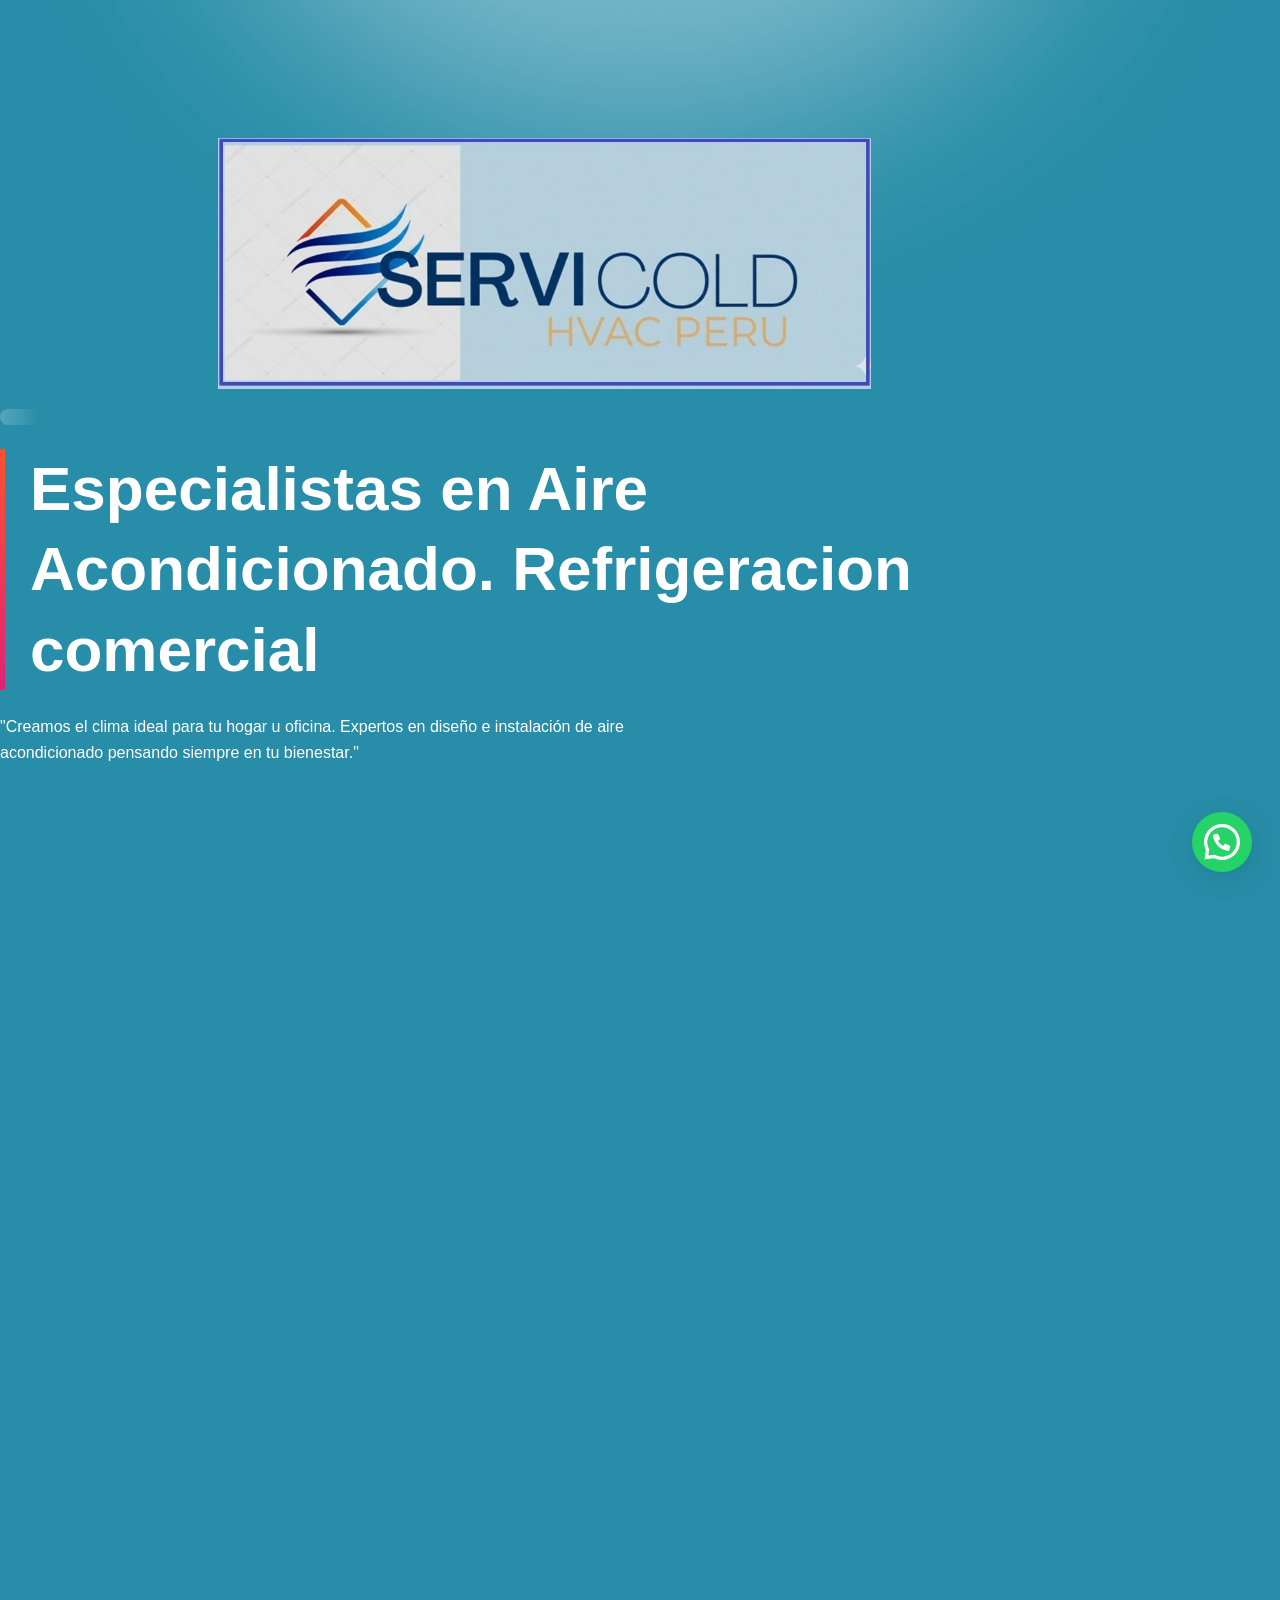
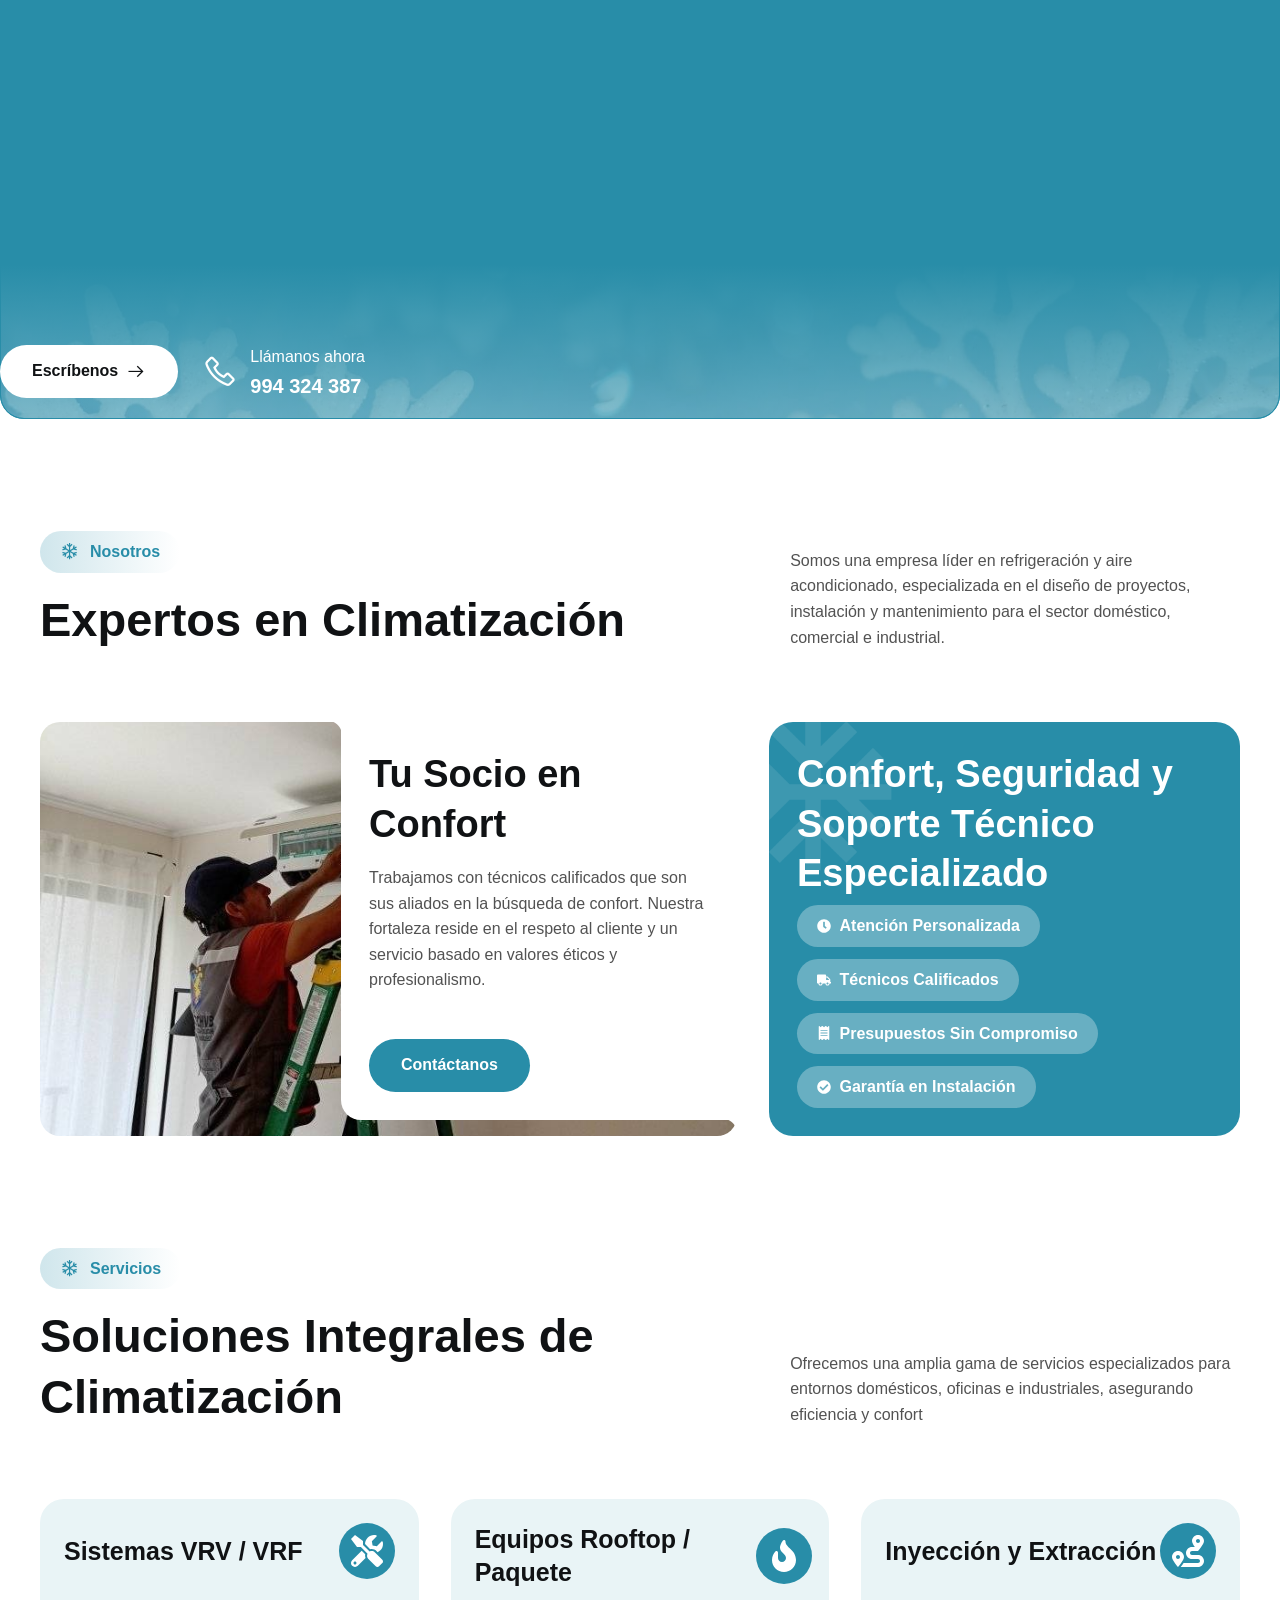
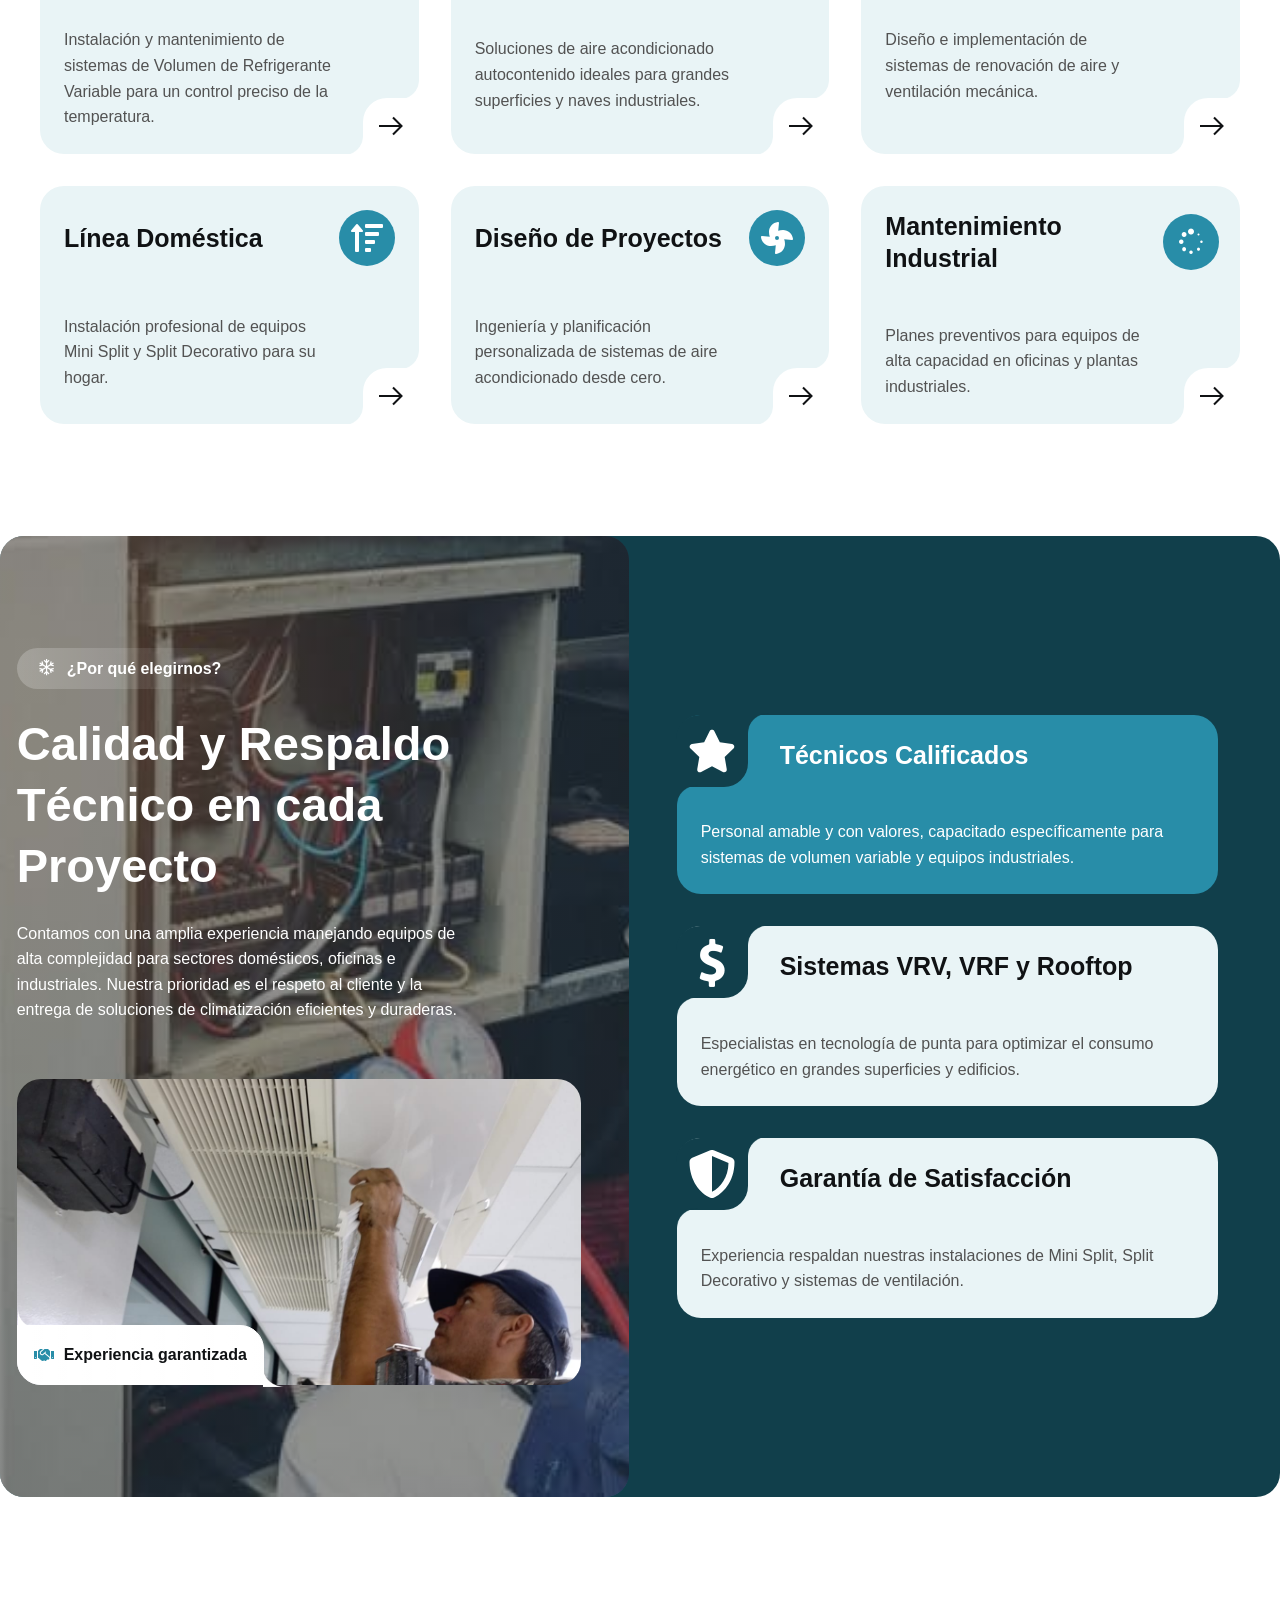
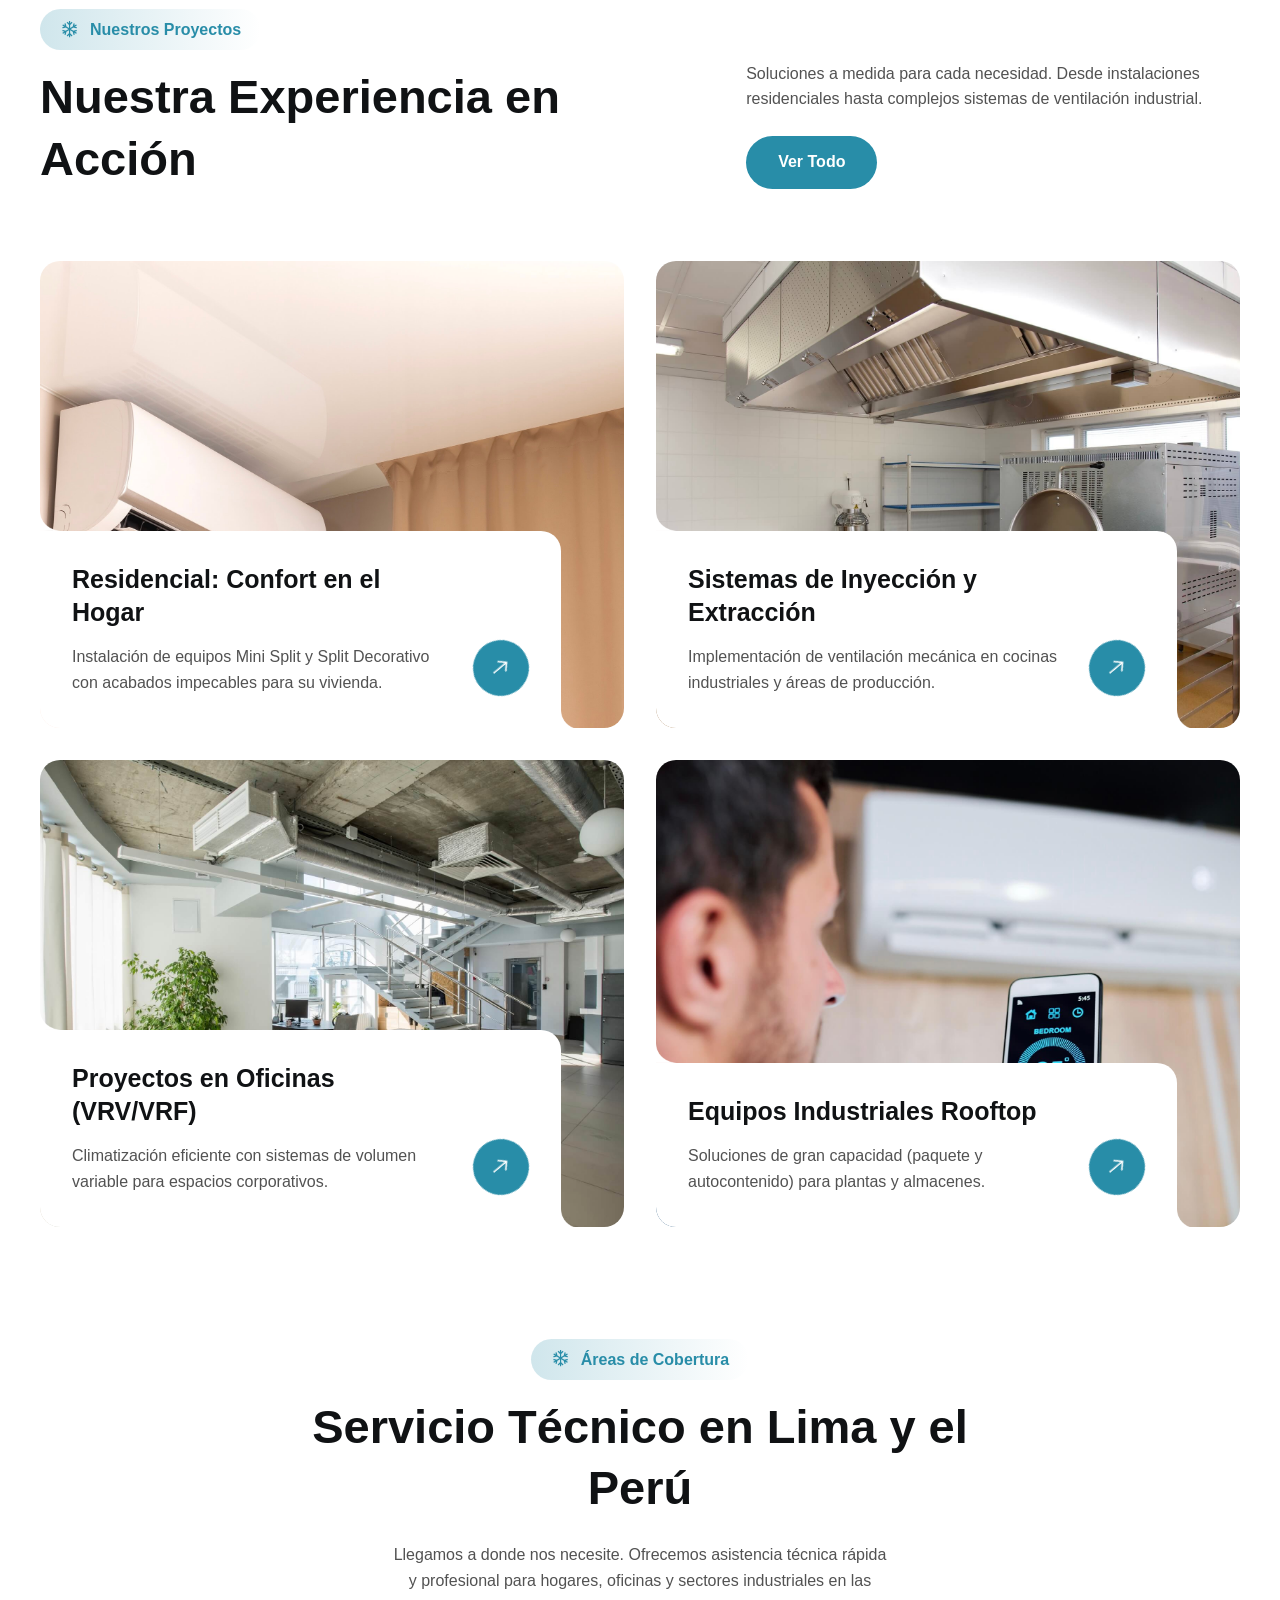
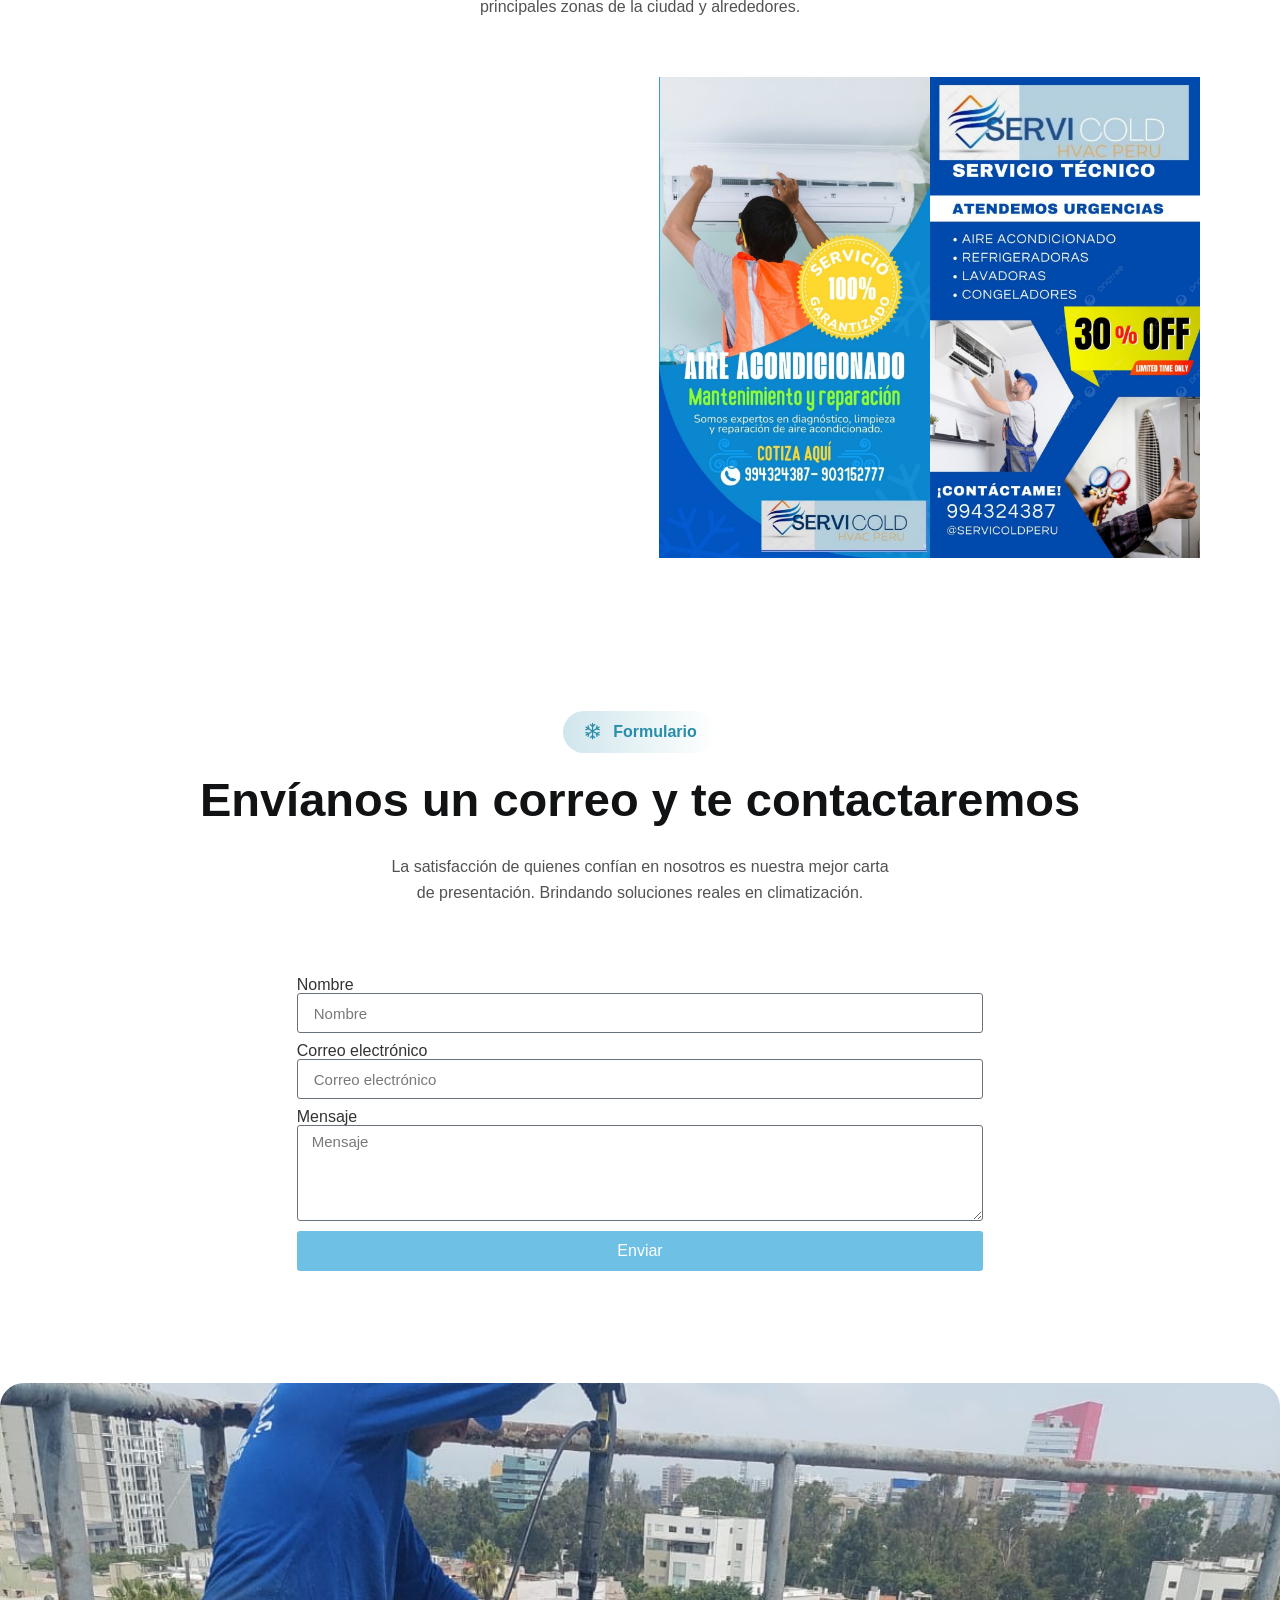
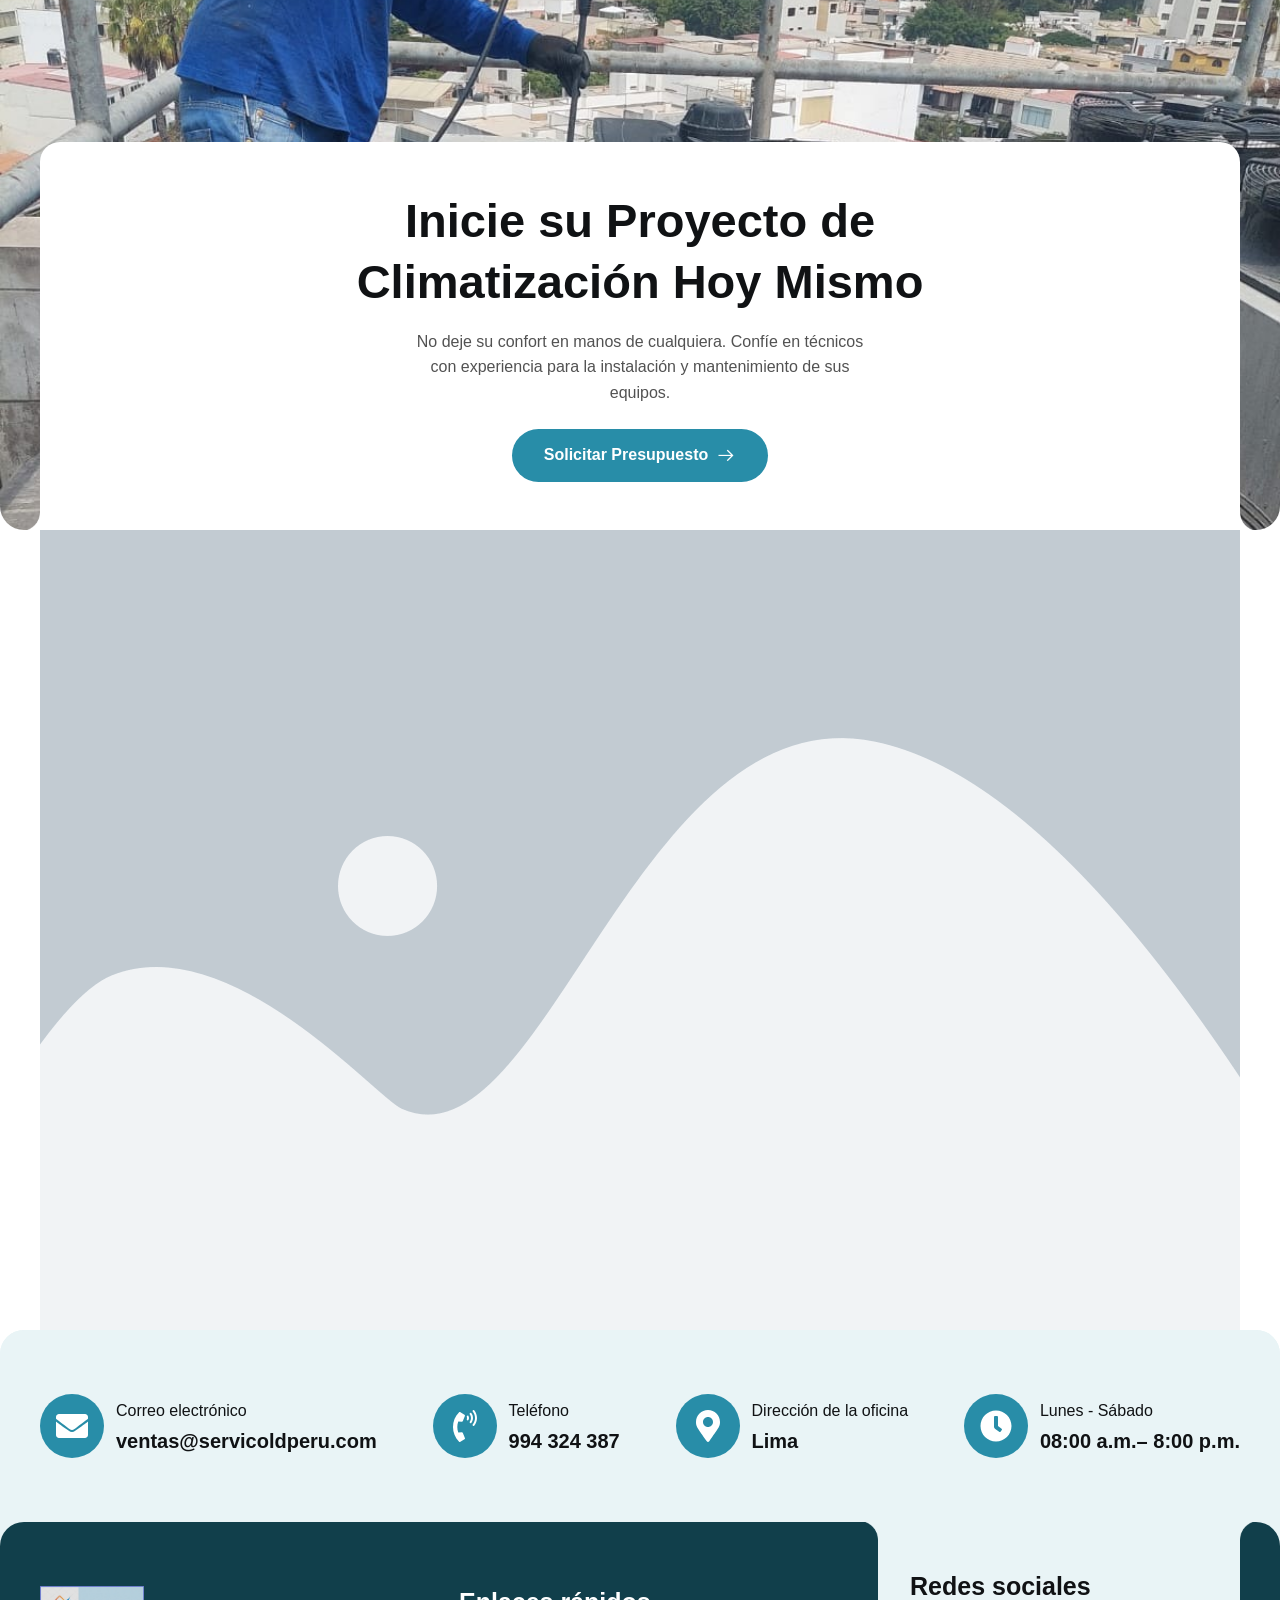
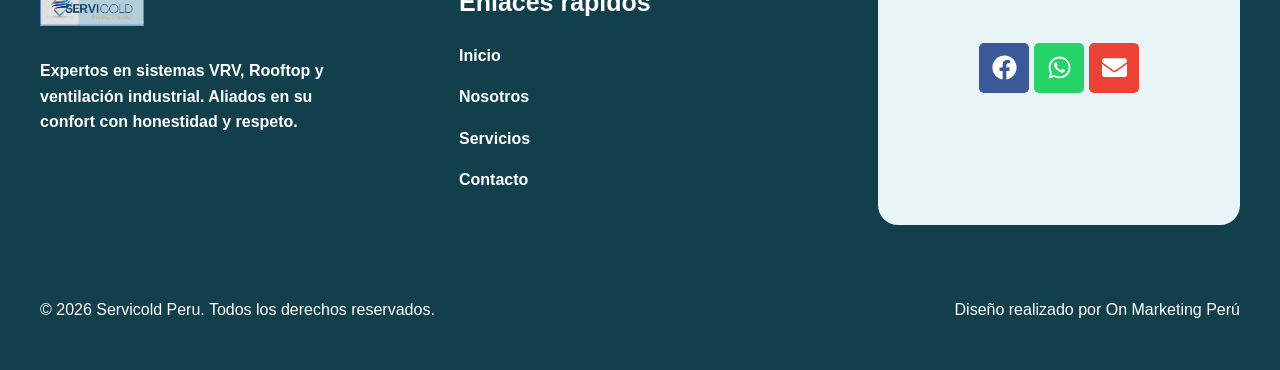
==== index.html @ 55f2f6a7 "Clon de Servicold para GitHub Pages" ====
<!doctype html>
<html lang="es">
<head>
	<meta charset="UTF-8">
	<meta name="viewport" content="width=device-width, initial-scale=1">
	<link rel="profile" href="https://gmpg.org/xfn/11">
	<title>Servicold &#8211; Servicold</title>
<meta name='robots' content='max-image-preview:large' />
<link rel="alternate" type="application/rss+xml" title="Servicold &raquo; Feed" href="https://servicoldperu.com/feed/" />
<link rel="alternate" type="application/rss+xml" title="Servicold &raquo; Feed de los comentarios" href="https://servicoldperu.com/comments/feed/" />
<link rel="alternate" title="oEmbed (JSON)" type="application/json+oembed" href="https://servicoldperu.com/wp-json/oembed/1.0/embed?url=https%3A%2F%2Fservicoldperu.com%2F" />
<link rel="alternate" title="oEmbed (XML)" type="text/xml+oembed" href="https://servicoldperu.com/wp-json/oembed/1.0/embed?url=https%3A%2F%2Fservicoldperu.com%2F&#038;format=xml" />
<style id="wp-img-auto-sizes-contain-inline-css">
img:is([sizes=auto i],[sizes^="auto," i]){contain-intrinsic-size:3000px 1500px}
/*# sourceURL=wp-img-auto-sizes-contain-inline-css */
</style>
<link rel='stylesheet' id='font-awesome-5-all-css' href='assets/servicoldperu.com/wp-content/plugins/elementor/assets/lib/font-awesome/css/all.min.css' media='all' />
<link rel='stylesheet' id='font-awesome-4-shim-css' href='assets/servicoldperu.com/wp-content/plugins/elementor/assets/lib/font-awesome/css/v4-shims.min.css' media='all' />
<link rel='stylesheet' id='hfe-widgets-style-css' href='assets/servicoldperu.com/wp-content/plugins/header-footer-elementor/inc/widgets-css/frontend.css' media='all' />
<link rel='stylesheet' id='gum-elementor-addon-css' href='assets/servicoldperu.com/wp-content/plugins/gum-elementor-addon/css/style.css' media='all' />
<link rel='stylesheet' id='owl.carousel-css' href='assets/servicoldperu.com/wp-content/plugins/gum-elementor-addon//css/owl.carousel.css' media='all' />
<link rel='stylesheet' id='jkit-elements-main-css' href='assets/servicoldperu.com/wp-content/plugins/jeg-elementor-kit/assets/css/elements/main.css' media='all' />
<style id="wp-emoji-styles-inline-css">

	img.wp-smiley, img.emoji {
		display: inline !important;
		border: none !important;
		box-shadow: none !important;
		height: 1em !important;
		width: 1em !important;
		margin: 0 0.07em !important;
		vertical-align: -0.1em !important;
		background: none !important;
		padding: 0 !important;
	}
/*# sourceURL=wp-emoji-styles-inline-css */
</style>
<style id="joinchat-button-style-inline-css">
.wp-block-joinchat-button{align-items:center;display:flex;flex-flow:row nowrap}.wp-block-joinchat-button.is-vertical{flex-direction:column}.wp-block-joinchat-button.is-vertical.is-content-justification-left{align-items:flex-start}.wp-block-joinchat-button.is-vertical.is-content-justification-center{align-items:center}.wp-block-joinchat-button.is-vertical.is-content-justification-right{align-items:flex-end}.wp-block-joinchat-button:not(.is-vertical).is-content-justification-left{justify-content:flex-start}.wp-block-joinchat-button:not(.is-vertical).is-content-justification-center{justify-content:center}.wp-block-joinchat-button:not(.is-vertical).is-content-justification-right{justify-content:flex-end}.wp-block-joinchat-button:not(.is-vertical).is-content-justification-space-between{justify-content:space-between}.wp-block-joinchat-button figure{align-items:center;display:flex;flex-direction:column;flex-shrink:0;margin:0;padding:0}.wp-block-joinchat-button figcaption{font:normal normal 400 .6em/2em var(--wp--preset--font-family--system-font,sans-serif);margin:0;padding:0}.wp-block-joinchat-button .joinchat-button__qr{background-color:#fff;box-sizing:content-box;display:block;height:200px;overflow:hidden;padding:10px;width:200px}.wp-block-joinchat-button .joinchat-button__qr canvas,.wp-block-joinchat-button .joinchat-button__qr img{display:block;margin:auto}.wp-block-joinchat-button .wp-block-buttons{flex:1 1 auto;margin:0;max-width:100%;min-width:0;width:100%}.wp-block-joinchat-button .wp-block-button.wp-block-button__width-25{min-width:25%;width:calc(25% - var(--wp--style--block-gap, .5em)*.75)}.wp-block-joinchat-button .wp-block-button.wp-block-button__width-50{min-width:50%;width:calc(50% - var(--wp--style--block-gap, .5em)*.5)}.wp-block-joinchat-button .wp-block-button.wp-block-button__width-75{min-width:75%;width:calc(75% - var(--wp--style--block-gap, .5em)*.25)}.wp-block-joinchat-button .wp-block-button.wp-block-button__width-100{min-width:100%;width:100%}.wp-block-joinchat-button .joinchat-button__link,.wp-block-joinchat-button .wp-block-button__link{align-items:center;display:inline-flex;flex-flow:row nowrap;justify-content:center;width:100%}.wp-block-joinchat-button .joinchat-button__link:before,.wp-block-joinchat-button .wp-block-button__link:before{background:transparent var(--joinchat-ico) no-repeat center;background-size:100%;content:"";display:block;height:1.5em;margin:-.75em .75em -.75em 0;width:1.5em}.wp-block-joinchat-button .joinchat-button__link{width:auto}.wp-block-joinchat-button:has(.joinchat-button__link){border:none!important;display:flex;flex-direction:column}@media (orientation:landscape)and (height >= 481px),(orientation:portrait)and (width >= 481px){.wp-block-joinchat-button.joinchat-button--qr-only .wp-block-buttons{display:none}}@media (orientation:landscape)and (height <= 480px),(width <= 480px){.wp-block-joinchat-button figure{display:none}}

/*# sourceURL=https://servicoldperu.com/wp-content/plugins/creame-whatsapp-me/gutenberg/build/style-index.css */
</style>
<style id="global-styles-inline-css">
:root{--wp--preset--aspect-ratio--square: 1;--wp--preset--aspect-ratio--4-3: 4/3;--wp--preset--aspect-ratio--3-4: 3/4;--wp--preset--aspect-ratio--3-2: 3/2;--wp--preset--aspect-ratio--2-3: 2/3;--wp--preset--aspect-ratio--16-9: 16/9;--wp--preset--aspect-ratio--9-16: 9/16;--wp--preset--color--black: #000000;--wp--preset--color--cyan-bluish-gray: #abb8c3;--wp--preset--color--white: #ffffff;--wp--preset--color--pale-pink: #f78da7;--wp--preset--color--vivid-red: #cf2e2e;--wp--preset--color--luminous-vivid-orange: #ff6900;--wp--preset--color--luminous-vivid-amber: #fcb900;--wp--preset--color--light-green-cyan: #7bdcb5;--wp--preset--color--vivid-green-cyan: #00d084;--wp--preset--color--pale-cyan-blue: #8ed1fc;--wp--preset--color--vivid-cyan-blue: #0693e3;--wp--preset--color--vivid-purple: #9b51e0;--wp--preset--gradient--vivid-cyan-blue-to-vivid-purple: linear-gradient(135deg,rgb(6,147,227) 0%,rgb(155,81,224) 100%);--wp--preset--gradient--light-green-cyan-to-vivid-green-cyan: linear-gradient(135deg,rgb(122,220,180) 0%,rgb(0,208,130) 100%);--wp--preset--gradient--luminous-vivid-amber-to-luminous-vivid-orange: linear-gradient(135deg,rgb(252,185,0) 0%,rgb(255,105,0) 100%);--wp--preset--gradient--luminous-vivid-orange-to-vivid-red: linear-gradient(135deg,rgb(255,105,0) 0%,rgb(207,46,46) 100%);--wp--preset--gradient--very-light-gray-to-cyan-bluish-gray: linear-gradient(135deg,rgb(238,238,238) 0%,rgb(169,184,195) 100%);--wp--preset--gradient--cool-to-warm-spectrum: linear-gradient(135deg,rgb(74,234,220) 0%,rgb(151,120,209) 20%,rgb(207,42,186) 40%,rgb(238,44,130) 60%,rgb(251,105,98) 80%,rgb(254,248,76) 100%);--wp--preset--gradient--blush-light-purple: linear-gradient(135deg,rgb(255,206,236) 0%,rgb(152,150,240) 100%);--wp--preset--gradient--blush-bordeaux: linear-gradient(135deg,rgb(254,205,165) 0%,rgb(254,45,45) 50%,rgb(107,0,62) 100%);--wp--preset--gradient--luminous-dusk: linear-gradient(135deg,rgb(255,203,112) 0%,rgb(199,81,192) 50%,rgb(65,88,208) 100%);--wp--preset--gradient--pale-ocean: linear-gradient(135deg,rgb(255,245,203) 0%,rgb(182,227,212) 50%,rgb(51,167,181) 100%);--wp--preset--gradient--electric-grass: linear-gradient(135deg,rgb(202,248,128) 0%,rgb(113,206,126) 100%);--wp--preset--gradient--midnight: linear-gradient(135deg,rgb(2,3,129) 0%,rgb(40,116,252) 100%);--wp--preset--font-size--small: 13px;--wp--preset--font-size--medium: 20px;--wp--preset--font-size--large: 36px;--wp--preset--font-size--x-large: 42px;--wp--preset--spacing--20: 0.44rem;--wp--preset--spacing--30: 0.67rem;--wp--preset--spacing--40: 1rem;--wp--preset--spacing--50: 1.5rem;--wp--preset--spacing--60: 2.25rem;--wp--preset--spacing--70: 3.38rem;--wp--preset--spacing--80: 5.06rem;--wp--preset--shadow--natural: 6px 6px 9px rgba(0, 0, 0, 0.2);--wp--preset--shadow--deep: 12px 12px 50px rgba(0, 0, 0, 0.4);--wp--preset--shadow--sharp: 6px 6px 0px rgba(0, 0, 0, 0.2);--wp--preset--shadow--outlined: 6px 6px 0px -3px rgb(255, 255, 255), 6px 6px rgb(0, 0, 0);--wp--preset--shadow--crisp: 6px 6px 0px rgb(0, 0, 0);}.wp-block-button{--wp--preset--dimension--25: 25%;--wp--preset--dimension--50: 50%;--wp--preset--dimension--75: 75%;--wp--preset--dimension--100: 100%;}:root { --wp--style--global--content-size: 800px;--wp--style--global--wide-size: 1200px; }:where(body) { margin: 0; }.wp-site-blocks > .alignleft { float: left; margin-right: 2em; }.wp-site-blocks > .alignright { float: right; margin-left: 2em; }.wp-site-blocks > .aligncenter { justify-content: center; margin-left: auto; margin-right: auto; }:where(.wp-site-blocks) > * { margin-block-start: 24px; margin-block-end: 0; }:where(.wp-site-blocks) > :first-child { margin-block-start: 0; }:where(.wp-site-blocks) > :last-child { margin-block-end: 0; }:root { --wp--style--block-gap: 24px; }:root :where(.is-layout-flow) > :first-child{margin-block-start: 0;}:root :where(.is-layout-flow) > :last-child{margin-block-end: 0;}:root :where(.is-layout-flow) > *{margin-block-start: 24px;margin-block-end: 0;}:root :where(.is-layout-constrained) > :first-child{margin-block-start: 0;}:root :where(.is-layout-constrained) > :last-child{margin-block-end: 0;}:root :where(.is-layout-constrained) > *{margin-block-start: 24px;margin-block-end: 0;}:root :where(.is-layout-flex){gap: 24px;}:root :where(.is-layout-grid){gap: 24px;}.is-layout-flow > .alignleft{float: left;margin-inline-start: 0;margin-inline-end: 2em;}.is-layout-flow > .alignright{float: right;margin-inline-start: 2em;margin-inline-end: 0;}.is-layout-flow > .aligncenter{margin-left: auto !important;margin-right: auto !important;}.is-layout-constrained > .alignleft{float: left;margin-inline-start: 0;margin-inline-end: 2em;}.is-layout-constrained > .alignright{float: right;margin-inline-start: 2em;margin-inline-end: 0;}.is-layout-constrained > .aligncenter{margin-left: auto !important;margin-right: auto !important;}.is-layout-constrained > :where(:not(.alignleft):not(.alignright):not(.alignfull)){max-width: var(--wp--style--global--content-size);margin-left: auto !important;margin-right: auto !important;}.is-layout-constrained > .alignwide{max-width: var(--wp--style--global--wide-size);}body .is-layout-flex{display: flex;}.is-layout-flex{flex-wrap: wrap;align-items: center;}.is-layout-flex > :is(*, div){margin: 0;}body .is-layout-grid{display: grid;}.is-layout-grid > :is(*, div){margin: 0;}body{padding-top: 0px;padding-right: 0px;padding-bottom: 0px;padding-left: 0px;}:root :where(.wp-element-button, .wp-block-button__link){background-color: #32373c;border-width: 0;color: #fff;font-family: inherit;font-size: inherit;font-style: inherit;font-weight: inherit;letter-spacing: inherit;line-height: inherit;padding-top: calc(0.667em + 2px);padding-right: calc(1.333em + 2px);padding-bottom: calc(0.667em + 2px);padding-left: calc(1.333em + 2px);text-decoration: none;text-transform: inherit;}.has-black-color{color: var(--wp--preset--color--black) !important;}.has-cyan-bluish-gray-color{color: var(--wp--preset--color--cyan-bluish-gray) !important;}.has-white-color{color: var(--wp--preset--color--white) !important;}.has-pale-pink-color{color: var(--wp--preset--color--pale-pink) !important;}.has-vivid-red-color{color: var(--wp--preset--color--vivid-red) !important;}.has-luminous-vivid-orange-color{color: var(--wp--preset--color--luminous-vivid-orange) !important;}.has-luminous-vivid-amber-color{color: var(--wp--preset--color--luminous-vivid-amber) !important;}.has-light-green-cyan-color{color: var(--wp--preset--color--light-green-cyan) !important;}.has-vivid-green-cyan-color{color: var(--wp--preset--color--vivid-green-cyan) !important;}.has-pale-cyan-blue-color{color: var(--wp--preset--color--pale-cyan-blue) !important;}.has-vivid-cyan-blue-color{color: var(--wp--preset--color--vivid-cyan-blue) !important;}.has-vivid-purple-color{color: var(--wp--preset--color--vivid-purple) !important;}.has-black-background-color{background-color: var(--wp--preset--color--black) !important;}.has-cyan-bluish-gray-background-color{background-color: var(--wp--preset--color--cyan-bluish-gray) !important;}.has-white-background-color{background-color: var(--wp--preset--color--white) !important;}.has-pale-pink-background-color{background-color: var(--wp--preset--color--pale-pink) !important;}.has-vivid-red-background-color{background-color: var(--wp--preset--color--vivid-red) !important;}.has-luminous-vivid-orange-background-color{background-color: var(--wp--preset--color--luminous-vivid-orange) !important;}.has-luminous-vivid-amber-background-color{background-color: var(--wp--preset--color--luminous-vivid-amber) !important;}.has-light-green-cyan-background-color{background-color: var(--wp--preset--color--light-green-cyan) !important;}.has-vivid-green-cyan-background-color{background-color: var(--wp--preset--color--vivid-green-cyan) !important;}.has-pale-cyan-blue-background-color{background-color: var(--wp--preset--color--pale-cyan-blue) !important;}.has-vivid-cyan-blue-background-color{background-color: var(--wp--preset--color--vivid-cyan-blue) !important;}.has-vivid-purple-background-color{background-color: var(--wp--preset--color--vivid-purple) !important;}.has-black-border-color{border-color: var(--wp--preset--color--black) !important;}.has-cyan-bluish-gray-border-color{border-color: var(--wp--preset--color--cyan-bluish-gray) !important;}.has-white-border-color{border-color: var(--wp--preset--color--white) !important;}.has-pale-pink-border-color{border-color: var(--wp--preset--color--pale-pink) !important;}.has-vivid-red-border-color{border-color: var(--wp--preset--color--vivid-red) !important;}.has-luminous-vivid-orange-border-color{border-color: var(--wp--preset--color--luminous-vivid-orange) !important;}.has-luminous-vivid-amber-border-color{border-color: var(--wp--preset--color--luminous-vivid-amber) !important;}.has-light-green-cyan-border-color{border-color: var(--wp--preset--color--light-green-cyan) !important;}.has-vivid-green-cyan-border-color{border-color: var(--wp--preset--color--vivid-green-cyan) !important;}.has-pale-cyan-blue-border-color{border-color: var(--wp--preset--color--pale-cyan-blue) !important;}.has-vivid-cyan-blue-border-color{border-color: var(--wp--preset--color--vivid-cyan-blue) !important;}.has-vivid-purple-border-color{border-color: var(--wp--preset--color--vivid-purple) !important;}.has-vivid-cyan-blue-to-vivid-purple-gradient-background{background: var(--wp--preset--gradient--vivid-cyan-blue-to-vivid-purple) !important;}.has-light-green-cyan-to-vivid-green-cyan-gradient-background{background: var(--wp--preset--gradient--light-green-cyan-to-vivid-green-cyan) !important;}.has-luminous-vivid-amber-to-luminous-vivid-orange-gradient-background{background: var(--wp--preset--gradient--luminous-vivid-amber-to-luminous-vivid-orange) !important;}.has-luminous-vivid-orange-to-vivid-red-gradient-background{background: var(--wp--preset--gradient--luminous-vivid-orange-to-vivid-red) !important;}.has-very-light-gray-to-cyan-bluish-gray-gradient-background{background: var(--wp--preset--gradient--very-light-gray-to-cyan-bluish-gray) !important;}.has-cool-to-warm-spectrum-gradient-background{background: var(--wp--preset--gradient--cool-to-warm-spectrum) !important;}.has-blush-light-purple-gradient-background{background: var(--wp--preset--gradient--blush-light-purple) !important;}.has-blush-bordeaux-gradient-background{background: var(--wp--preset--gradient--blush-bordeaux) !important;}.has-luminous-dusk-gradient-background{background: var(--wp--preset--gradient--luminous-dusk) !important;}.has-pale-ocean-gradient-background{background: var(--wp--preset--gradient--pale-ocean) !important;}.has-electric-grass-gradient-background{background: var(--wp--preset--gradient--electric-grass) !important;}.has-midnight-gradient-background{background: var(--wp--preset--gradient--midnight) !important;}.has-small-font-size{font-size: var(--wp--preset--font-size--small) !important;}.has-medium-font-size{font-size: var(--wp--preset--font-size--medium) !important;}.has-large-font-size{font-size: var(--wp--preset--font-size--large) !important;}.has-x-large-font-size{font-size: var(--wp--preset--font-size--x-large) !important;}
:root :where(.wp-block-icon svg){width: 24px;}
:root :where(.wp-block-pullquote){font-size: 1.5em;line-height: 1.6;}
/*# sourceURL=global-styles-inline-css */
</style>
<link rel='stylesheet' id='template-kit-export-css' href='assets/servicoldperu.com/wp-content/plugins/template-kit-export/assets/public/template-kit-export-public.css' media='all' />
<link rel='stylesheet' id='hfe-style-css' href='assets/servicoldperu.com/wp-content/plugins/header-footer-elementor/assets/css/header-footer-elementor.css' media='all' />
<link rel='stylesheet' id='elementor-frontend-css' href='assets/servicoldperu.com/wp-content/plugins/elementor/assets/css/frontend.min.css' media='all' />
<link rel='stylesheet' id='elementor-post-32-css' href='assets/servicoldperu.com/wp-content/uploads/elementor/css/post-32.css' media='all' />
<link rel='stylesheet' id='widget-image-css' href='assets/servicoldperu.com/wp-content/plugins/elementor/assets/css/widget-image.min.css' media='all' />
<link rel='stylesheet' id='widget-icon-list-css' href='assets/servicoldperu.com/wp-content/plugins/elementor/assets/css/widget-icon-list.min.css' media='all' />
<link rel='stylesheet' id='e-animation-fadeInRight-css' href='assets/servicoldperu.com/wp-content/plugins/elementor/assets/lib/animations/styles/fadeInRight.min.css' media='all' />
<link rel='stylesheet' id='ekit-widget-common-css' href='assets/servicoldperu.com/wp-content/plugins/elementskit-lite/widgets/init/assets/css/common.css' media='all' />
<link rel='stylesheet' id='ekit-heading-css' href='assets/servicoldperu.com/wp-content/plugins/elementskit-lite/widgets/init/assets/css/heading.css' media='all' />
<link rel='stylesheet' id='widget-heading-css' href='assets/servicoldperu.com/wp-content/plugins/elementor/assets/css/widget-heading.min.css' media='all' />
<link rel='stylesheet' id='e-animation-float-css' href='assets/servicoldperu.com/wp-content/plugins/elementor/assets/lib/animations/styles/e-animation-float.min.css' media='all' />
<link rel='stylesheet' id='e-animation-fadeIn-css' href='assets/servicoldperu.com/wp-content/plugins/elementor/assets/lib/animations/styles/fadeIn.min.css' media='all' />
<link rel='stylesheet' id='widget-divider-css' href='assets/servicoldperu.com/wp-content/plugins/elementor/assets/css/widget-divider.min.css' media='all' />
<link rel='stylesheet' id='e-animation-fadeInUp-css' href='assets/servicoldperu.com/wp-content/plugins/elementor/assets/lib/animations/styles/fadeInUp.min.css' media='all' />
<link rel='stylesheet' id='e-animation-fadeInLeft-css' href='assets/servicoldperu.com/wp-content/plugins/elementor/assets/lib/animations/styles/fadeInLeft.min.css' media='all' />
<link rel='stylesheet' id='widget-google_maps-css' href='assets/servicoldperu.com/wp-content/plugins/elementor/assets/css/widget-google_maps.min.css' media='all' />
<link rel='stylesheet' id='swiper-css' href='assets/servicoldperu.com/wp-content/plugins/elementor/assets/lib/swiper/v8/css/swiper.min.css' media='all' />
<link rel='stylesheet' id='e-swiper-css' href='assets/servicoldperu.com/wp-content/plugins/elementor/assets/css/conditionals/e-swiper.min.css' media='all' />
<link rel='stylesheet' id='widget-image-gallery-css' href='assets/servicoldperu.com/wp-content/plugins/elementor/assets/css/widget-image-gallery.min.css' media='all' />
<link rel='stylesheet' id='widget-form-css' href='assets/servicoldperu.com/wp-content/plugins/elementor-pro/assets/css/widget-form.min.css' media='all' />
<link rel='stylesheet' id='elementor-post-122-css' href='assets/servicoldperu.com/wp-content/uploads/elementor/css/post-122.css' media='all' />
<link rel='stylesheet' id='cute-alert-css' href='assets/servicoldperu.com/wp-content/plugins/metform/assets/libs/cute-alert/style.css' media='all' />
<link rel='stylesheet' id='text-editor-style-css' href='assets/servicoldperu.com/wp-content/plugins/metform/assets/libs/text-editor/text-editor.css' media='all' />
<link rel='stylesheet' id='hello-elementor-css' href='assets/servicoldperu.com/wp-content/themes/hello-elementor/assets/css/reset.css' media='all' />
<link rel='stylesheet' id='hello-elementor-theme-style-css' href='assets/servicoldperu.com/wp-content/themes/hello-elementor/assets/css/theme.css' media='all' />
<link rel='stylesheet' id='hello-elementor-header-footer-css' href='assets/servicoldperu.com/wp-content/themes/hello-elementor/assets/css/header-footer.css' media='all' />
<link rel='stylesheet' id='widget-social-icons-css' href='assets/servicoldperu.com/wp-content/plugins/elementor/assets/css/widget-social-icons.min.css' media='all' />
<link rel='stylesheet' id='e-apple-webkit-css' href='assets/servicoldperu.com/wp-content/plugins/elementor/assets/css/conditionals/apple-webkit.min.css' media='all' />
<link rel='stylesheet' id='elementor-post-118-css' href='assets/servicoldperu.com/wp-content/uploads/elementor/css/post-118.css' media='all' />
<link rel='stylesheet' id='elementor-post-120-css' href='assets/servicoldperu.com/wp-content/uploads/elementor/css/post-120.css' media='all' />
<link rel='stylesheet' id='hfe-elementor-icons-css' href='assets/servicoldperu.com/wp-content/plugins/elementor/assets/lib/eicons/css/elementor-icons.min.css' media='all' />
<link rel='stylesheet' id='hfe-icons-list-css' href='assets/servicoldperu.com/wp-content/plugins/elementor/assets/css/widget-icon-list.min.css' media='all' />
<link rel='stylesheet' id='hfe-social-icons-css' href='assets/servicoldperu.com/wp-content/plugins/elementor/assets/css/widget-social-icons.min.css' media='all' />
<link rel='stylesheet' id='hfe-social-share-icons-brands-css' href='assets/servicoldperu.com/wp-content/plugins/elementor/assets/lib/font-awesome/css/brands.css' media='all' />
<link rel='stylesheet' id='hfe-social-share-icons-fontawesome-css' href='assets/servicoldperu.com/wp-content/plugins/elementor/assets/lib/font-awesome/css/fontawesome.css' media='all' />
<link rel='stylesheet' id='hfe-nav-menu-icons-css' href='assets/servicoldperu.com/wp-content/plugins/elementor/assets/lib/font-awesome/css/solid.css' media='all' />
<link rel='stylesheet' id='hfe-widget-blockquote-css' href='assets/servicoldperu.com/wp-content/plugins/elementor-pro/assets/css/widget-blockquote.min.css' media='all' />
<link rel='stylesheet' id='hfe-mega-menu-css' href='assets/servicoldperu.com/wp-content/plugins/elementor-pro/assets/css/widget-mega-menu.min.css' media='all' />
<link rel='stylesheet' id='hfe-nav-menu-widget-css' href='assets/servicoldperu.com/wp-content/plugins/elementor-pro/assets/css/widget-nav-menu.min.css' media='all' />
<link rel='stylesheet' id='ekit-nav-menu-css' href='assets/servicoldperu.com/wp-content/plugins/elementskit-lite/widgets/init/assets/css/nav-menu.css' media='all' />
<link rel='stylesheet' id='ekit-header-search-css' href='assets/servicoldperu.com/wp-content/plugins/elementskit-lite/widgets/init/assets/css/header-search.css' media='all' />
<link rel='stylesheet' id='ekit-header-offcanvas-css' href='assets/servicoldperu.com/wp-content/plugins/elementskit-lite/widgets/init/assets/css/header-offcanvas.css' media='all' />
<link rel='stylesheet' id='ekit-header-info-css' href='assets/servicoldperu.com/wp-content/plugins/elementskit-lite/widgets/init/assets/css/header-info.css' media='all' />
<link rel='stylesheet' id='elementor-gf-roboto-css' href='assets/fonts.googleapis.com/css_family_Roboto_100_100italic_200_200italic_300_300italic_400_400italic_500_500ita' media='all' />
<link rel='stylesheet' id='elementor-gf-robotoslab-css' href='assets/fonts.googleapis.com/css_family_Roboto_Slab_100_100italic_200_200italic_300_300italic_400_400italic_500_5' media='all' />
<link rel='stylesheet' id='elementor-gf-oxygen-css' href='assets/fonts.googleapis.com/css_family_Oxygen_100_100italic_200_200italic_300_300italic_400_400italic_500_500ita' media='all' />
<link rel='stylesheet' id='elementor-icons-jkiticon-css' href='assets/servicoldperu.com/wp-content/plugins/jeg-elementor-kit/assets/fonts/jkiticon/jkiticon.css' media='all' />
<link rel='stylesheet' id='elementor-icons-ekiticons-css' href='assets/servicoldperu.com/wp-content/plugins/elementskit-lite/modules/elementskit-icon-pack/assets/css/ekiticons.css' media='all' />
<script type='text/javascript'>
		var elementskit = {
			resturl: 'https://servicoldperu.com/wp-json/elementskit/v1/',
		}

		</script><script id="font-awesome-4-shim-js" src="assets/servicoldperu.com/wp-content/plugins/elementor/assets/lib/font-awesome/js/v4-shims.min.js"></script>
<script id="jquery-core-js" src="assets/servicoldperu.com/wp-includes/js/jquery/jquery.min.js"></script>
<script id="jquery-migrate-js" src="assets/servicoldperu.com/wp-includes/js/jquery/jquery-migrate.min.js"></script>
<script id="jquery-js-after">
!function($){"use strict";$(document).ready(function(){$(this).scrollTop()>100&&$(".hfe-scroll-to-top-wrap").removeClass("hfe-scroll-to-top-hide"),$(window).scroll(function(){$(this).scrollTop()<100?$(".hfe-scroll-to-top-wrap").fadeOut(300):$(".hfe-scroll-to-top-wrap").fadeIn(300)}),$(".hfe-scroll-to-top-wrap").on("click",function(){$("html, body").animate({scrollTop:0},300);return!1})})}(jQuery);
!function($){'use strict';$(document).ready(function(){var bar=$('.hfe-reading-progress-bar');if(!bar.length)return;$(window).on('scroll',function(){var s=$(window).scrollTop(),d=$(document).height()-$(window).height(),p=d? s/d*100:0;bar.css('width',p+'%')});});}(jQuery);
//# sourceURL=jquery-js-after
</script>
<script id="gum-elementor-addon-js" src="assets/servicoldperu.com/wp-content/plugins/gum-elementor-addon/js/allscripts.js"></script>
<script id="owl.carousel-js" src="assets/servicoldperu.com/wp-content/plugins/gum-elementor-addon//js/owl.carousel.min.js"></script>
<script id="gum-price-table-js" src="assets/servicoldperu.com/wp-content/plugins/gum-elementor-addon/js/price-table.js"></script>
<script id="template-kit-export-js" src="assets/servicoldperu.com/wp-content/plugins/template-kit-export/assets/public/template-kit-export-public.js"></script>
<link rel="https://api.w.org/" href="https://servicoldperu.com/wp-json/" /><link rel="alternate" title="JSON" type="application/json" href="https://servicoldperu.com/wp-json/wp/v2/pages/122" /><link rel="EditURI" type="application/rsd+xml" title="RSD" href="https://servicoldperu.com/xmlrpc.php?rsd" />
<meta name="generator" content="WordPress 7.1.2" />
<link rel="canonical" href="https://servicoldperu.com/" />
<link rel='shortlink' href='https://servicoldperu.com/' />
<meta name="generator" content="Elementor 4.3.2; features: e_font_icon_svg, additional_custom_breakpoints; settings: css_print_method-external, google_font-enabled, font_display-swap">
			<style>
				.e-con.e-parent:nth-of-type(n+4):not(.e-lazyloaded):not(.e-no-lazyload),
				.e-con.e-parent:nth-of-type(n+4):not(.e-lazyloaded):not(.e-no-lazyload) * {
					background-image: none !important;
				}
				@media screen and (max-height: 1024px) {
					.e-con.e-parent:nth-of-type(n+3):not(.e-lazyloaded):not(.e-no-lazyload),
					.e-con.e-parent:nth-of-type(n+3):not(.e-lazyloaded):not(.e-no-lazyload) * {
						background-image: none !important;
					}
				}
				@media screen and (max-height: 640px) {
					.e-con.e-parent:nth-of-type(n+2):not(.e-lazyloaded):not(.e-no-lazyload),
					.e-con.e-parent:nth-of-type(n+2):not(.e-lazyloaded):not(.e-no-lazyload) * {
						background-image: none !important;
					}
				}
			</style>
			<link rel="icon" href="assets/servicoldperu.com/wp-content/uploads/2026/02/cropped-WhatsApp-Image-2026-02-07-at-12.55.28-PM-32x32.jpeg" sizes="32x32" />
<link rel="icon" href="assets/servicoldperu.com/wp-content/uploads/2026/02/cropped-WhatsApp-Image-2026-02-07-at-12.55.28-PM-192x192.jpeg" sizes="192x192" />
<link rel="apple-touch-icon" href="assets/servicoldperu.com/wp-content/uploads/2026/02/cropped-WhatsApp-Image-2026-02-07-at-12.55.28-PM-180x180.jpeg" />
<meta name="msapplication-TileImage" content="assets/servicoldperu.com/wp-content/uploads/2026/02/cropped-WhatsApp-Image-2026-02-07-at-12.55.28-PM-270x270.jpeg" />
<style id="jeg_dynamic_css" type="text/css" data-type="jeg_custom-css"></style></head>
<body class="home wp-singular page-template page-template-elementor_header_footer page page-id-122 wp-embed-responsive wp-theme-hello-elementor ehf-template-hello-elementor ehf-stylesheet-hello-elementor jkit-color-scheme hello-elementor-default elementor-default elementor-template-full-width elementor-kit-32 elementor-page elementor-page-122">


<a class="skip-link screen-reader-text" href="#content">Ir al contenido</a>

		<header data-elementor-type="header" data-elementor-id="118" class="elementor elementor-118 elementor-location-header" data-elementor-post-type="elementor_library">
			<div class="elementor-element elementor-element-769325ad elementor-hidden-desktop elementor-hidden-tablet elementor-hidden-mobile e-flex e-con-boxed e-con e-parent" data-id="769325ad" data-element_type="container" data-e-type="container">
					<div class="e-con-inner">
		<div class="elementor-element elementor-element-65e0e807 e-con-full e-flex e-con e-child" data-id="65e0e807" data-element_type="container" data-e-type="container" data-settings="{&quot;background_background&quot;:&quot;classic&quot;}">
				<div class="elementor-element elementor-element-7e818fa0 elementor-widget elementor-widget-image" data-id="7e818fa0" data-element_type="widget" data-e-type="widget" data-widget_type="image.default">
															<img fetchpriority="high" width="949" height="364" src="assets/servicoldperu.com/wp-content/uploads/2026/02/WhatsApp-Image-2026-02-07-at-12.55.28-PM.jpeg" class="attachment-full size-full wp-image-201" alt="" decoding="async" srcset="assets/servicoldperu.com/wp-content/uploads/2026/02/WhatsApp-Image-2026-02-07-at-12.55.28-PM.jpeg 949w, assets/servicoldperu.com/wp-content/uploads/2026/02/WhatsApp-Image-2026-02-07-at-12.55.28-PM-300x115.jpeg 300w, assets/servicoldperu.com/wp-content/uploads/2026/02/WhatsApp-Image-2026-02-07-at-12.55.28-PM-768x295.jpeg 768w, assets/servicoldperu.com/wp-content/uploads/2026/02/WhatsApp-Image-2026-02-07-at-12.55.28-PM-800x307.jpeg 800w" sizes="(max-width: 949px) 100vw, 949px" />															</div>
				<div class="elementor-element elementor-element-53fc1482 elementor-widget elementor-widget-jkit_nav_menu" data-id="53fc1482" data-element_type="widget" data-e-type="widget" data-settings="{&quot;st_submenu_item_text_normal_bg_background_background&quot;:&quot;classic&quot;,&quot;st_submenu_item_text_hover_bg_background_background&quot;:&quot;classic&quot;}" data-widget_type="jkit_nav_menu.default">
					<div  class="jeg-elementor-kit jkit-nav-menu break-point-tablet submenu-click-title jeg_module_122__6ac11302db631"  data-item-indicator="&lt;i aria-hidden=&quot;true&quot; class=&quot;icon icon-down-arrow1&quot;&gt;&lt;/i&gt;"><button aria-label="open-menu" class="jkit-hamburger-menu"><i aria-hidden="true" class="icon icon-options"></i></button>
        <div class="jkit-menu-wrapper"><div class="jkit-menu-container"><ul id="menu-menu" class="jkit-menu jkit-menu-direction-flex jkit-submenu-position-top"><li id="menu-item-190" class="menu-item menu-item-type-post_type menu-item-object-page menu-item-home current-menu-item page_item page-item-122 current_page_item menu-item-190"><a href="https://servicoldperu.com/" aria-current="page">Inicio</a></li>
</ul></div>
            <div class="jkit-nav-identity-panel">
                <div class="jkit-nav-site-title"><a href="https://servicoldperu.com" class="jkit-nav-logo" aria-label="Home Link"></a></div>
                <button aria-label="close-menu" class="jkit-close-menu"><i aria-hidden="true" class="jki jki-times-solid"></i></button>
            </div>
        </div>
        <div class="jkit-overlay"></div></div>				</div>
				<div class="elementor-element elementor-element-147b9a4d elementor-align-center elementor-hidden-mobile elementor-widget elementor-widget-button" data-id="147b9a4d" data-element_type="widget" data-e-type="widget" data-widget_type="button.default">
										<a class="elementor-button elementor-button-link elementor-size-sm" href="#">
						<span class="elementor-button-content-wrapper">
									<span class="elementor-button-text">Contacto</span>
					</span>
					</a>
								</div>
				</div>
					</div>
				</div>
				</header>
				<div data-elementor-type="wp-page" data-elementor-id="122" class="elementor elementor-122" data-elementor-post-type="page">
				<div class="elementor-element elementor-element-7906696 e-con-full e-flex e-con e-parent" data-id="7906696" data-element_type="container" data-e-type="container" data-settings="{&quot;background_background&quot;:&quot;classic&quot;}">
		<div class="elementor-element elementor-element-1bea0ac e-con-full e-flex e-con e-child" data-id="1bea0ac" data-element_type="container" data-e-type="container">
		<div class="elementor-element elementor-element-203bbcf e-con-full animated-slow e-flex elementor-invisible e-con e-child" data-id="203bbcf" data-element_type="container" data-e-type="container" data-settings="{&quot;animation&quot;:&quot;fadeIn&quot;,&quot;animation_mobile&quot;:&quot;none&quot;,&quot;animation_delay&quot;:100}">
				<div class="elementor-element elementor-element-3ce78f6 elementor-widget elementor-widget-image" data-id="3ce78f6" data-element_type="widget" data-e-type="widget" data-widget_type="image.default">
															<img decoding="async" width="949" height="364" src="assets/servicoldperu.com/wp-content/uploads/2026/02/WhatsApp-Image-2026-02-07-at-12.55.28-PM.jpeg" class="attachment-full size-full wp-image-201" alt="" srcset="assets/servicoldperu.com/wp-content/uploads/2026/02/WhatsApp-Image-2026-02-07-at-12.55.28-PM.jpeg 949w, assets/servicoldperu.com/wp-content/uploads/2026/02/WhatsApp-Image-2026-02-07-at-12.55.28-PM-300x115.jpeg 300w, assets/servicoldperu.com/wp-content/uploads/2026/02/WhatsApp-Image-2026-02-07-at-12.55.28-PM-768x295.jpeg 768w, assets/servicoldperu.com/wp-content/uploads/2026/02/WhatsApp-Image-2026-02-07-at-12.55.28-PM-800x307.jpeg 800w" sizes="(max-width: 949px) 100vw, 949px" />															</div>
		<div class="elementor-element elementor-element-c02b308 e-con-full e-flex e-con e-child" data-id="c02b308" data-element_type="container" data-e-type="container">
		<div class="elementor-element elementor-element-3e9f80c e-con-full animated-slow e-flex elementor-invisible e-con e-child" data-id="3e9f80c" data-element_type="container" data-e-type="container" data-settings="{&quot;animation&quot;:&quot;fadeInRight&quot;,&quot;animation_delay&quot;:100,&quot;animation_mobile&quot;:&quot;none&quot;}">
				<div class="elementor-element elementor-element-e521363 elementor-icon-list--layout-traditional elementor-list-item-link-full_width elementor-widget elementor-widget-icon-list" data-id="e521363" data-element_type="widget" data-e-type="widget" data-widget_type="icon-list.default">
							<ul class="elementor-icon-list-items">
							<li class="elementor-icon-list-item">
										<span class="elementor-icon-list-text"></span>
									</li>
						</ul>
						</div>
				</div>
				<div class="elementor-element elementor-element-d8f9c0a elementor-widget elementor-widget-elementskit-heading" data-id="d8f9c0a" data-element_type="widget" data-e-type="widget" data-widget_type="elementskit-heading.default">
					<div class="ekit-wid-con" ><div class="ekit-heading elementskit-section-title-wraper text_left   ekit_heading_tablet-   ekit_heading_mobile-"><h1 class="ekit-heading--title elementskit-section-title  ekit-heading__title-has-border start">Especialistas en Aire Acondicionado. Refrigeracion comercial</h1></div></div>				</div>
				<div class="elementor-element elementor-element-52c548c elementor-widget__width-initial elementor-widget elementor-widget-heading" data-id="52c548c" data-element_type="widget" data-e-type="widget" data-widget_type="heading.default">
					<p class="elementor-heading-title elementor-size-default">"Creamos el clima ideal para tu hogar u oficina. Expertos en diseño e instalación de aire acondicionado pensando siempre en tu bienestar."</p>				</div>
				<div class="elementor-element elementor-element-c251548 elementor-widget elementor-widget-image" data-id="c251548" data-element_type="widget" data-e-type="widget" data-widget_type="image.default">
															<img decoding="async" width="800" height="533" src="assets/servicoldperu.com/wp-content/uploads/2026/02/modern-business-office-HWMUDS8-1024x682.jpg" class="attachment-large size-large wp-image-52" alt="" srcset="assets/servicoldperu.com/wp-content/uploads/2026/02/modern-business-office-HWMUDS8-1024x682.jpg 1024w, assets/servicoldperu.com/wp-content/uploads/2026/02/modern-business-office-HWMUDS8-300x200.jpg 300w, assets/servicoldperu.com/wp-content/uploads/2026/02/modern-business-office-HWMUDS8-768x512.jpg 768w, assets/servicoldperu.com/wp-content/uploads/2026/02/modern-business-office-HWMUDS8-1536x1024.jpg 1536w, assets/servicoldperu.com/wp-content/uploads/2026/02/modern-business-office-HWMUDS8-800x533.jpg 800w, assets/servicoldperu.com/wp-content/uploads/2026/02/modern-business-office-HWMUDS8.jpg 2000w" sizes="(max-width: 800px) 100vw, 800px" />															</div>
				<div class="elementor-element elementor-element-77a5e24 elementor-widget elementor-widget-image" data-id="77a5e24" data-element_type="widget" data-e-type="widget" data-widget_type="image.default">
															<img loading="lazy" decoding="async" width="800" height="533" src="assets/servicoldperu.com/wp-content/uploads/2026/02/young-man-using-smart-application-to-adjust-temper-3QUT76L-1024x682.jpg" class="attachment-large size-large wp-image-53" alt="" srcset="assets/servicoldperu.com/wp-content/uploads/2026/02/young-man-using-smart-application-to-adjust-temper-3QUT76L-1024x682.jpg 1024w, assets/servicoldperu.com/wp-content/uploads/2026/02/young-man-using-smart-application-to-adjust-temper-3QUT76L-300x200.jpg 300w, assets/servicoldperu.com/wp-content/uploads/2026/02/young-man-using-smart-application-to-adjust-temper-3QUT76L-768x512.jpg 768w, assets/servicoldperu.com/wp-content/uploads/2026/02/young-man-using-smart-application-to-adjust-temper-3QUT76L-1536x1024.jpg 1536w, assets/servicoldperu.com/wp-content/uploads/2026/02/young-man-using-smart-application-to-adjust-temper-3QUT76L-800x533.jpg 800w, assets/servicoldperu.com/wp-content/uploads/2026/02/young-man-using-smart-application-to-adjust-temper-3QUT76L.jpg 2000w" sizes="(max-width: 800px) 100vw, 800px" />															</div>
				</div>
		<div class="elementor-element elementor-element-fd94d10 e-con-full e-flex e-con e-child" data-id="fd94d10" data-element_type="container" data-e-type="container">
				<div class="elementor-element elementor-element-8b81024 elementor-mobile-align-justify elementor-widget-tablet__width-initial elementor-widget elementor-widget-button" data-id="8b81024" data-element_type="widget" data-e-type="widget" data-widget_type="button.default">
										<a class="elementor-button elementor-button-link elementor-size-sm elementor-animation-float" href="#">
						<span class="elementor-button-content-wrapper">
						<span class="elementor-button-icon">
				<i aria-hidden="true" class="jki jki-arrow-right-solid"></i>			</span>
									<span class="elementor-button-text">Escríbenos</span>
					</span>
					</a>
								</div>
		<div class="elementor-element elementor-element-cf74a78 e-con-full e-flex e-con e-child" data-id="cf74a78" data-element_type="container" data-e-type="container">
				<div class="elementor-element elementor-element-368a766 elementor-view-default elementor-widget elementor-widget-icon" data-id="368a766" data-element_type="widget" data-e-type="widget" data-widget_type="icon.default">
							<div class="elementor-icon-wrapper">
			<div class="elementor-icon">
			<i aria-hidden="true" class="jki jki-phone-solid"></i>			</div>
		</div>
						</div>
				<div class="elementor-element elementor-element-ec9ed90 elementor-widget elementor-widget-elementskit-heading" data-id="ec9ed90" data-element_type="widget" data-e-type="widget" data-widget_type="elementskit-heading.default">
					<div class="ekit-wid-con" ><div class="ekit-heading elementskit-section-title-wraper text_left   ekit_heading_tablet-   ekit_heading_mobile-"><p class="ekit-heading--title elementskit-section-title ">Llámanos ahora</p><h6 class="ekit-heading--subtitle elementskit-section-subtitle  ">
						994 324 387
					</h6></div></div>				</div>
				</div>
				</div>
				</div>
		<div class="elementor-element elementor-element-125d5eb e-con-full e-flex e-con e-child" data-id="125d5eb" data-element_type="container" data-e-type="container" id="tecnico">
				</div>
				</div>
		<div class="elementor-element elementor-element-6aa8cca e-con-full e-flex e-con e-child" data-id="6aa8cca" data-element_type="container" data-e-type="container" data-settings="{&quot;background_background&quot;:&quot;classic&quot;,&quot;position&quot;:&quot;absolute&quot;}">
				<div class="elementor-element elementor-element-861b0bf elementor-widget-divider--view-line elementor-widget elementor-widget-divider" data-id="861b0bf" data-element_type="widget" data-e-type="widget" data-widget_type="divider.default">
							<div class="elementor-divider">
			<span class="elementor-divider-separator">
						</span>
		</div>
						</div>
				</div>
				</div>
		<div class="elementor-element elementor-element-faff5af elementor-hidden-desktop elementor-hidden-tablet elementor-hidden-mobile e-flex e-con-boxed e-con e-parent" data-id="faff5af" data-element_type="container" data-e-type="container" data-settings="{&quot;background_background&quot;:&quot;classic&quot;}">
					<div class="e-con-inner">
		<div class="elementor-element elementor-element-1a5f330 e-con-full e-flex e-con e-child" data-id="1a5f330" data-element_type="container" data-e-type="container">
		<div class="elementor-element elementor-element-f51fb44 e-con-full animated-slow e-flex elementor-invisible e-con e-child" data-id="f51fb44" data-element_type="container" data-e-type="container" data-settings="{&quot;animation&quot;:&quot;fadeIn&quot;,&quot;animation_mobile&quot;:&quot;none&quot;,&quot;animation_delay&quot;:100}">
		<div class="elementor-element elementor-element-0e8ac46 e-con-full e-flex e-con e-child" data-id="0e8ac46" data-element_type="container" data-e-type="container">
		<div class="elementor-element elementor-element-36170c7 e-con-full animated-slow e-flex elementor-invisible e-con e-child" data-id="36170c7" data-element_type="container" data-e-type="container" data-settings="{&quot;animation&quot;:&quot;fadeInRight&quot;,&quot;animation_delay&quot;:100,&quot;animation_mobile&quot;:&quot;none&quot;}">
				<div class="elementor-element elementor-element-2ab9736 elementor-icon-list--layout-traditional elementor-list-item-link-full_width elementor-widget elementor-widget-icon-list" data-id="2ab9736" data-element_type="widget" data-e-type="widget" data-widget_type="icon-list.default">
							<ul class="elementor-icon-list-items">
							<li class="elementor-icon-list-item">
											<span class="elementor-icon-list-icon">
							<i aria-hidden="true" class="jki jki-snowflake-solid"></i>						</span>
										<span class="elementor-icon-list-text">Especialistas expertos en calefacción y refrigeración</span>
									</li>
						</ul>
						</div>
				</div>
				<div class="elementor-element elementor-element-a9544d6 elementor-widget elementor-widget-elementskit-heading" data-id="a9544d6" data-element_type="widget" data-e-type="widget" data-widget_type="elementskit-heading.default">
					<div class="ekit-wid-con" ><div class="ekit-heading elementskit-section-title-wraper text_left   ekit_heading_tablet-   ekit_heading_mobile-"><h1 class="ekit-heading--title elementskit-section-title ">Expertos en Refrigeración y Climatización con 20 Años de Trayectoria</h1></div></div>				</div>
				<div class="elementor-element elementor-element-2c31ed6 elementor-widget__width-initial elementor-widget elementor-widget-heading" data-id="2c31ed6" data-element_type="widget" data-e-type="widget" data-widget_type="heading.default">
					<p class="elementor-heading-title elementor-size-default">Especialistas en instalación, mantenimiento y diseño de proyectos de aire acondicionado para maximizar su confort.</p>				</div>
				</div>
		<div class="elementor-element elementor-element-bcb2c08 e-con-full e-flex e-con e-child" data-id="bcb2c08" data-element_type="container" data-e-type="container">
				<div class="elementor-element elementor-element-c7fa288 elementor-mobile-align-justify elementor-widget elementor-widget-button" data-id="c7fa288" data-element_type="widget" data-e-type="widget" data-widget_type="button.default">
										<a class="elementor-button elementor-button-link elementor-size-sm elementor-animation-float" href="#">
						<span class="elementor-button-content-wrapper">
						<span class="elementor-button-icon">
				<i aria-hidden="true" class="jki jki-arrow-right-solid"></i>			</span>
									<span class="elementor-button-text">Escríbenos</span>
					</span>
					</a>
								</div>
		<div class="elementor-element elementor-element-993862a e-con-full e-flex e-con e-child" data-id="993862a" data-element_type="container" data-e-type="container">
				<div class="elementor-element elementor-element-c74f5de elementor-view-default elementor-widget elementor-widget-icon" data-id="c74f5de" data-element_type="widget" data-e-type="widget" data-widget_type="icon.default">
							<div class="elementor-icon-wrapper">
			<div class="elementor-icon">
			<i aria-hidden="true" class="jki jki-phone-solid"></i>			</div>
		</div>
						</div>
				<div class="elementor-element elementor-element-282877e elementor-widget elementor-widget-elementskit-heading" data-id="282877e" data-element_type="widget" data-e-type="widget" data-widget_type="elementskit-heading.default">
					<div class="ekit-wid-con" ><div class="ekit-heading elementskit-section-title-wraper text_left   ekit_heading_tablet-   ekit_heading_mobile-"><p class="ekit-heading--title elementskit-section-title ">Llámanos ahora</p><h6 class="ekit-heading--subtitle elementskit-section-subtitle  ">
						994 324 387
					</h6></div></div>				</div>
				</div>
				</div>
				</div>
		<div class="elementor-element elementor-element-0c533b4 e-con-full e-flex e-con e-child" data-id="0c533b4" data-element_type="container" data-e-type="container">
				<div class="elementor-element elementor-element-dcfa2be animated-slow elementor-invisible elementor-widget elementor-widget-image" data-id="dcfa2be" data-element_type="widget" data-e-type="widget" data-settings="{&quot;_animation&quot;:&quot;fadeInRight&quot;,&quot;_animation_mobile&quot;:&quot;none&quot;,&quot;_animation_delay&quot;:100}" data-widget_type="image.default">
															<img loading="lazy" decoding="async" width="860" height="1500" src="assets/servicoldperu.com/wp-content/uploads/2026/02/portrait-of-male-engineer-wearing-a-protective-hel-6HFCM49.png" class="attachment-full size-full wp-image-36" alt="" srcset="assets/servicoldperu.com/wp-content/uploads/2026/02/portrait-of-male-engineer-wearing-a-protective-hel-6HFCM49.png 860w, assets/servicoldperu.com/wp-content/uploads/2026/02/portrait-of-male-engineer-wearing-a-protective-hel-6HFCM49-172x300.png 172w, assets/servicoldperu.com/wp-content/uploads/2026/02/portrait-of-male-engineer-wearing-a-protective-hel-6HFCM49-587x1024.png 587w, assets/servicoldperu.com/wp-content/uploads/2026/02/portrait-of-male-engineer-wearing-a-protective-hel-6HFCM49-768x1340.png 768w, assets/servicoldperu.com/wp-content/uploads/2026/02/portrait-of-male-engineer-wearing-a-protective-hel-6HFCM49-800x1395.png 800w" sizes="(max-width: 860px) 100vw, 860px" />															</div>
				<div class="elementor-element elementor-element-1a076ad elementor-absolute animated-slow elementor-invisible elementor-widget elementor-widget-image" data-id="1a076ad" data-element_type="widget" data-e-type="widget" data-settings="{&quot;_position&quot;:&quot;absolute&quot;,&quot;_animation&quot;:&quot;fadeInUp&quot;,&quot;_animation_mobile&quot;:&quot;none&quot;,&quot;_animation_delay&quot;:100}" data-widget_type="image.default">
															<img loading="lazy" decoding="async" width="730" height="444" src="assets/servicoldperu.com/wp-content/uploads/2026/02/air-conditioning-condition-temperature-cool-U6P2XFX.png" class="attachment-full size-full wp-image-37" alt="" srcset="assets/servicoldperu.com/wp-content/uploads/2026/02/air-conditioning-condition-temperature-cool-U6P2XFX.png 730w, assets/servicoldperu.com/wp-content/uploads/2026/02/air-conditioning-condition-temperature-cool-U6P2XFX-300x182.png 300w" sizes="(max-width: 730px) 100vw, 730px" />															</div>
				</div>
				<div class="elementor-element elementor-element-a29286b elementor-absolute animated-slow e-transform e-transform elementor-invisible elementor-widget elementor-widget-image" data-id="a29286b" data-element_type="widget" data-e-type="widget" data-settings="{&quot;_position&quot;:&quot;absolute&quot;,&quot;_animation&quot;:&quot;fadeIn&quot;,&quot;_animation_mobile&quot;:&quot;none&quot;,&quot;_animation_delay&quot;:500,&quot;_transform_translateX_effect_hover&quot;:{&quot;unit&quot;:&quot;px&quot;,&quot;size&quot;:32,&quot;sizes&quot;:[]},&quot;_transform_translateY_effect_hover&quot;:{&quot;unit&quot;:&quot;px&quot;,&quot;size&quot;:-8,&quot;sizes&quot;:[]},&quot;_transform_skewX_effect_hover&quot;:{&quot;unit&quot;:&quot;px&quot;,&quot;size&quot;:2,&quot;sizes&quot;:[]},&quot;_transform_skewY_effect_hover&quot;:{&quot;unit&quot;:&quot;px&quot;,&quot;size&quot;:0,&quot;sizes&quot;:[]},&quot;_transform_translateX_effect_hover_tablet&quot;:{&quot;unit&quot;:&quot;px&quot;,&quot;size&quot;:&quot;&quot;,&quot;sizes&quot;:[]},&quot;_transform_translateX_effect_hover_mobile&quot;:{&quot;unit&quot;:&quot;px&quot;,&quot;size&quot;:&quot;&quot;,&quot;sizes&quot;:[]},&quot;_transform_translateY_effect_hover_tablet&quot;:{&quot;unit&quot;:&quot;px&quot;,&quot;size&quot;:&quot;&quot;,&quot;sizes&quot;:[]},&quot;_transform_translateY_effect_hover_mobile&quot;:{&quot;unit&quot;:&quot;px&quot;,&quot;size&quot;:&quot;&quot;,&quot;sizes&quot;:[]},&quot;_transform_skewX_effect_hover_tablet&quot;:{&quot;unit&quot;:&quot;deg&quot;,&quot;size&quot;:&quot;&quot;,&quot;sizes&quot;:[]},&quot;_transform_skewX_effect_hover_mobile&quot;:{&quot;unit&quot;:&quot;deg&quot;,&quot;size&quot;:&quot;&quot;,&quot;sizes&quot;:[]},&quot;_transform_skewY_effect_hover_tablet&quot;:{&quot;unit&quot;:&quot;deg&quot;,&quot;size&quot;:&quot;&quot;,&quot;sizes&quot;:[]},&quot;_transform_skewY_effect_hover_mobile&quot;:{&quot;unit&quot;:&quot;deg&quot;,&quot;size&quot;:&quot;&quot;,&quot;sizes&quot;:[]}}" data-widget_type="image.default">
															<img loading="lazy" decoding="async" width="1646" height="788" src="assets/servicoldperu.com/wp-content/uploads/2026/02/vortex-and-waves-with-mint-leaves-fresh-effect-N5ALG7J.png" class="attachment-full size-full wp-image-11" alt="" srcset="assets/servicoldperu.com/wp-content/uploads/2026/02/vortex-and-waves-with-mint-leaves-fresh-effect-N5ALG7J.png 1646w, assets/servicoldperu.com/wp-content/uploads/2026/02/vortex-and-waves-with-mint-leaves-fresh-effect-N5ALG7J-300x144.png 300w, assets/servicoldperu.com/wp-content/uploads/2026/02/vortex-and-waves-with-mint-leaves-fresh-effect-N5ALG7J-1024x490.png 1024w, assets/servicoldperu.com/wp-content/uploads/2026/02/vortex-and-waves-with-mint-leaves-fresh-effect-N5ALG7J-768x368.png 768w, assets/servicoldperu.com/wp-content/uploads/2026/02/vortex-and-waves-with-mint-leaves-fresh-effect-N5ALG7J-1536x735.png 1536w" sizes="(max-width: 1646px) 100vw, 1646px" />															</div>
				</div>
		<div class="elementor-element elementor-element-438d378 e-con-full e-flex e-con e-child" data-id="438d378" data-element_type="container" data-e-type="container" data-settings="{&quot;background_background&quot;:&quot;classic&quot;,&quot;position&quot;:&quot;absolute&quot;}">
				<div class="elementor-element elementor-element-6c35ba6 elementor-widget-divider--view-line elementor-widget elementor-widget-divider" data-id="6c35ba6" data-element_type="widget" data-e-type="widget" data-widget_type="divider.default">
							<div class="elementor-divider">
			<span class="elementor-divider-separator">
						</span>
		</div>
						</div>
				</div>
		<div class="elementor-element elementor-element-3631821 e-con-full e-flex e-con e-child" data-id="3631821" data-element_type="container" data-e-type="container" data-settings="{&quot;position&quot;:&quot;absolute&quot;}">
				<div class="elementor-element elementor-element-aa9fad4 animated-slow elementor-invisible elementor-widget elementor-widget-image" data-id="aa9fad4" data-element_type="widget" data-e-type="widget" data-settings="{&quot;_animation&quot;:&quot;fadeInRight&quot;,&quot;_animation_mobile&quot;:&quot;none&quot;,&quot;_animation_delay&quot;:100}" data-widget_type="image.default">
															<img loading="lazy" decoding="async" width="494" height="496" src="assets/servicoldperu.com/wp-content/uploads/2026/02/air-conditioner-hanging-on-the-wall-close-up-G7BM6NG.png" class="attachment-full size-full wp-image-17" alt="" srcset="assets/servicoldperu.com/wp-content/uploads/2026/02/air-conditioner-hanging-on-the-wall-close-up-G7BM6NG.png 494w, assets/servicoldperu.com/wp-content/uploads/2026/02/air-conditioner-hanging-on-the-wall-close-up-G7BM6NG-300x300.png 300w, assets/servicoldperu.com/wp-content/uploads/2026/02/air-conditioner-hanging-on-the-wall-close-up-G7BM6NG-150x150.png 150w" sizes="(max-width: 494px) 100vw, 494px" />															</div>
				</div>
					</div>
				</div>
		<div class="elementor-element elementor-element-39288382 e-flex e-con-boxed e-con e-parent" data-id="39288382" data-element_type="container" data-e-type="container">
					<div class="e-con-inner">
		<div class="elementor-element elementor-element-24f414a3 e-con-full e-flex e-con e-child" data-id="24f414a3" data-element_type="container" data-e-type="container">
		<div class="elementor-element elementor-element-51cc4b94 e-con-full animated-slow e-flex elementor-invisible e-con e-child" data-id="51cc4b94" data-element_type="container" data-e-type="container" data-settings="{&quot;animation&quot;:&quot;fadeIn&quot;,&quot;animation_mobile&quot;:&quot;none&quot;,&quot;animation_delay&quot;:100}">
		<div class="elementor-element elementor-element-4751a046 e-con-full e-flex e-con e-child" data-id="4751a046" data-element_type="container" data-e-type="container">
		<div class="elementor-element elementor-element-30f7418d e-con-full animated-slow e-flex elementor-invisible e-con e-child" data-id="30f7418d" data-element_type="container" data-e-type="container" data-settings="{&quot;animation&quot;:&quot;fadeInRight&quot;,&quot;animation_mobile&quot;:&quot;none&quot;,&quot;animation_delay&quot;:100}">
				<div class="elementor-element elementor-element-5e8889a2 elementor-icon-list--layout-traditional elementor-list-item-link-full_width elementor-widget elementor-widget-icon-list" data-id="5e8889a2" data-element_type="widget" data-e-type="widget" data-widget_type="icon-list.default">
							<ul class="elementor-icon-list-items">
							<li class="elementor-icon-list-item">
											<span class="elementor-icon-list-icon">
							<i aria-hidden="true" class="jki jki-snowflake-solid"></i>						</span>
										<span class="elementor-icon-list-text">Nosotros</span>
									</li>
						</ul>
						</div>
				</div>
				<div class="elementor-element elementor-element-612267eb elementor-widget elementor-widget-elementskit-heading" data-id="612267eb" data-element_type="widget" data-e-type="widget" data-widget_type="elementskit-heading.default">
					<div class="ekit-wid-con" ><div class="ekit-heading elementskit-section-title-wraper text_left   ekit_heading_tablet-   ekit_heading_mobile-"><h2 class="ekit-heading--title elementskit-section-title ">Expertos en Climatización</h2></div></div>				</div>
				</div>
				<div class="elementor-element elementor-element-1ef48ff4 elementor-widget__width-initial elementor-widget elementor-widget-heading" data-id="1ef48ff4" data-element_type="widget" data-e-type="widget" data-widget_type="heading.default">
					<p class="elementor-heading-title elementor-size-default">Somos una empresa líder en refrigeración y aire acondicionado, especializada en el diseño de proyectos, instalación y mantenimiento para el sector doméstico, comercial e industrial.</p>				</div>
				</div>
		<div class="elementor-element elementor-element-7188acbb e-con-full e-flex e-con e-child" data-id="7188acbb" data-element_type="container" data-e-type="container">
		<div class="elementor-element elementor-element-76946a e-con-full e-flex e-con e-child" data-id="76946a" data-element_type="container" data-e-type="container" data-settings="{&quot;background_background&quot;:&quot;classic&quot;}">
		<div class="elementor-element elementor-element-3b89fd07 e-con-full animated-slow e-flex elementor-invisible e-con e-child" data-id="3b89fd07" data-element_type="container" data-e-type="container" data-settings="{&quot;background_background&quot;:&quot;classic&quot;,&quot;animation&quot;:&quot;fadeInRight&quot;,&quot;animation_mobile&quot;:&quot;none&quot;,&quot;animation_delay&quot;:100}">
				<div class="elementor-element elementor-element-6a5b8af3 elementor-widget elementor-widget-elementskit-heading" data-id="6a5b8af3" data-element_type="widget" data-e-type="widget" data-widget_type="elementskit-heading.default">
					<div class="ekit-wid-con" ><div class="ekit-heading elementskit-section-title-wraper text_left   ekit_heading_tablet-   ekit_heading_mobile-"><h3 class="ekit-heading--title elementskit-section-title ">Tu Socio en Confort</h3><p class="ekit-heading--subtitle elementskit-section-subtitle  ">
						Trabajamos con técnicos calificados que son sus aliados en la búsqueda de confort. Nuestra fortaleza reside en el respeto al cliente y un servicio basado en valores éticos y profesionalismo.
					</p></div></div>				</div>
				<div class="elementor-element elementor-element-799e87ac elementor-absolute elementor-widget elementor-widget-image" data-id="799e87ac" data-element_type="widget" data-e-type="widget" data-settings="{&quot;_position&quot;:&quot;absolute&quot;}" data-widget_type="image.default">
															<img loading="lazy" decoding="async" width="512" height="512" src="assets/servicoldperu.com/wp-content/uploads/2026/02/corner-vector-1.png" class="attachment-full size-full wp-image-19" alt="" srcset="assets/servicoldperu.com/wp-content/uploads/2026/02/corner-vector-1.png 512w, assets/servicoldperu.com/wp-content/uploads/2026/02/corner-vector-1-300x300.png 300w, assets/servicoldperu.com/wp-content/uploads/2026/02/corner-vector-1-150x150.png 150w" sizes="(max-width: 512px) 100vw, 512px" />															</div>
				<div class="elementor-element elementor-element-1ab6de3a elementor-absolute elementor-widget elementor-widget-image" data-id="1ab6de3a" data-element_type="widget" data-e-type="widget" data-settings="{&quot;_position&quot;:&quot;absolute&quot;}" data-widget_type="image.default">
															<img loading="lazy" decoding="async" width="512" height="512" src="assets/servicoldperu.com/wp-content/uploads/2026/02/corner-vector-1.png" class="attachment-full size-full wp-image-19" alt="" srcset="assets/servicoldperu.com/wp-content/uploads/2026/02/corner-vector-1.png 512w, assets/servicoldperu.com/wp-content/uploads/2026/02/corner-vector-1-300x300.png 300w, assets/servicoldperu.com/wp-content/uploads/2026/02/corner-vector-1-150x150.png 150w" sizes="(max-width: 512px) 100vw, 512px" />															</div>
				<div class="elementor-element elementor-element-6eb4e170 elementor-align-center elementor-widget elementor-widget-button" data-id="6eb4e170" data-element_type="widget" data-e-type="widget" data-widget_type="button.default">
										<a class="elementor-button elementor-button-link elementor-size-sm elementor-animation-float" href="#">
						<span class="elementor-button-content-wrapper">
									<span class="elementor-button-text">Contáctanos</span>
					</span>
					</a>
								</div>
				</div>
				</div>
		<div class="elementor-element elementor-element-74dbe781 e-con-full animated-slow e-flex elementor-invisible e-con e-child" data-id="74dbe781" data-element_type="container" data-e-type="container" data-settings="{&quot;background_background&quot;:&quot;classic&quot;,&quot;animation&quot;:&quot;fadeIn&quot;,&quot;animation_mobile&quot;:&quot;none&quot;,&quot;animation_delay&quot;:100}">
				<div class="elementor-element elementor-element-76dfcd86 elementor-widget elementor-widget-heading" data-id="76dfcd86" data-element_type="widget" data-e-type="widget" data-widget_type="heading.default">
					<h3 class="elementor-heading-title elementor-size-default">Confort, Seguridad y Soporte Técnico Especializado</h3>				</div>
		<div class="elementor-element elementor-element-2fcc18e3 e-con-full animated-slow e-flex elementor-invisible e-con e-child" data-id="2fcc18e3" data-element_type="container" data-e-type="container" data-settings="{&quot;animation&quot;:&quot;fadeInRight&quot;,&quot;animation_mobile&quot;:&quot;none&quot;,&quot;animation_delay&quot;:100}">
		<div class="elementor-element elementor-element-1771a1b1 e-con-full e-flex e-con e-child" data-id="1771a1b1" data-element_type="container" data-e-type="container">
				<div class="elementor-element elementor-element-3c599083 elementor-icon-list--layout-traditional elementor-list-item-link-full_width elementor-widget elementor-widget-icon-list" data-id="3c599083" data-element_type="widget" data-e-type="widget" data-widget_type="icon-list.default">
							<ul class="elementor-icon-list-items">
							<li class="elementor-icon-list-item">
											<span class="elementor-icon-list-icon">
							<svg aria-hidden="true" class="e-font-icon-svg e-fas-clock" viewBox="0 0 512 512" xmlns="http://www.w3.org/2000/svg"><path d="M256,8C119,8,8,119,8,256S119,504,256,504,504,393,504,256,393,8,256,8Zm92.49,313h0l-20,25a16,16,0,0,1-22.49,2.5h0l-67-49.72a40,40,0,0,1-15-31.23V112a16,16,0,0,1,16-16h32a16,16,0,0,1,16,16V256l58,42.5A16,16,0,0,1,348.49,321Z"></path></svg>						</span>
										<span class="elementor-icon-list-text">Atención Personalizada</span>
									</li>
						</ul>
						</div>
				</div>
		<div class="elementor-element elementor-element-4645336b e-con-full e-flex e-con e-child" data-id="4645336b" data-element_type="container" data-e-type="container">
				<div class="elementor-element elementor-element-42ef7f7e elementor-icon-list--layout-traditional elementor-list-item-link-full_width elementor-widget elementor-widget-icon-list" data-id="42ef7f7e" data-element_type="widget" data-e-type="widget" data-widget_type="icon-list.default">
							<ul class="elementor-icon-list-items">
							<li class="elementor-icon-list-item">
											<span class="elementor-icon-list-icon">
							<svg aria-hidden="true" class="e-font-icon-svg e-fas-truck" viewBox="0 0 640 512" xmlns="http://www.w3.org/2000/svg"><path d="M624 352h-16V243.9c0-12.7-5.1-24.9-14.1-33.9L494 110.1c-9-9-21.2-14.1-33.9-14.1H416V48c0-26.5-21.5-48-48-48H48C21.5 0 0 21.5 0 48v320c0 26.5 21.5 48 48 48h16c0 53 43 96 96 96s96-43 96-96h128c0 53 43 96 96 96s96-43 96-96h48c8.8 0 16-7.2 16-16v-32c0-8.8-7.2-16-16-16zM160 464c-26.5 0-48-21.5-48-48s21.5-48 48-48 48 21.5 48 48-21.5 48-48 48zm320 0c-26.5 0-48-21.5-48-48s21.5-48 48-48 48 21.5 48 48-21.5 48-48 48zm80-208H416V144h44.1l99.9 99.9V256z"></path></svg>						</span>
										<span class="elementor-icon-list-text">Técnicos Calificados</span>
									</li>
						</ul>
						</div>
				</div>
		<div class="elementor-element elementor-element-57b3c312 e-con-full e-flex e-con e-child" data-id="57b3c312" data-element_type="container" data-e-type="container">
				<div class="elementor-element elementor-element-44565289 elementor-icon-list--layout-traditional elementor-list-item-link-full_width elementor-widget elementor-widget-icon-list" data-id="44565289" data-element_type="widget" data-e-type="widget" data-widget_type="icon-list.default">
							<ul class="elementor-icon-list-items">
							<li class="elementor-icon-list-item">
											<span class="elementor-icon-list-icon">
							<svg aria-hidden="true" class="e-font-icon-svg e-fas-receipt" viewBox="0 0 384 512" xmlns="http://www.w3.org/2000/svg"><path d="M358.4 3.2L320 48 265.6 3.2a15.9 15.9 0 0 0-19.2 0L192 48 137.6 3.2a15.9 15.9 0 0 0-19.2 0L64 48 25.6 3.2C15-4.7 0 2.8 0 16v480c0 13.2 15 20.7 25.6 12.8L64 464l54.4 44.8a15.9 15.9 0 0 0 19.2 0L192 464l54.4 44.8a15.9 15.9 0 0 0 19.2 0L320 464l38.4 44.8c10.5 7.9 25.6.4 25.6-12.8V16c0-13.2-15-20.7-25.6-12.8zM320 360c0 4.4-3.6 8-8 8H72c-4.4 0-8-3.6-8-8v-16c0-4.4 3.6-8 8-8h240c4.4 0 8 3.6 8 8v16zm0-96c0 4.4-3.6 8-8 8H72c-4.4 0-8-3.6-8-8v-16c0-4.4 3.6-8 8-8h240c4.4 0 8 3.6 8 8v16zm0-96c0 4.4-3.6 8-8 8H72c-4.4 0-8-3.6-8-8v-16c0-4.4 3.6-8 8-8h240c4.4 0 8 3.6 8 8v16z"></path></svg>						</span>
										<span class="elementor-icon-list-text">Presupuestos Sin Compromiso</span>
									</li>
						</ul>
						</div>
				</div>
		<div class="elementor-element elementor-element-cf9617a e-con-full e-flex e-con e-child" data-id="cf9617a" data-element_type="container" data-e-type="container">
				<div class="elementor-element elementor-element-2067e187 elementor-icon-list--layout-traditional elementor-list-item-link-full_width elementor-widget elementor-widget-icon-list" data-id="2067e187" data-element_type="widget" data-e-type="widget" data-widget_type="icon-list.default">
							<ul class="elementor-icon-list-items">
							<li class="elementor-icon-list-item">
											<span class="elementor-icon-list-icon">
							<svg aria-hidden="true" class="e-font-icon-svg e-fas-check-circle" viewBox="0 0 512 512" xmlns="http://www.w3.org/2000/svg"><path d="M504 256c0 136.967-111.033 248-248 248S8 392.967 8 256 119.033 8 256 8s248 111.033 248 248zM227.314 387.314l184-184c6.248-6.248 6.248-16.379 0-22.627l-22.627-22.627c-6.248-6.249-16.379-6.249-22.628 0L216 308.118l-70.059-70.059c-6.248-6.248-16.379-6.248-22.628 0l-22.627 22.627c-6.248 6.248-6.248 16.379 0 22.627l104 104c6.249 6.249 16.379 6.249 22.628.001z"></path></svg>						</span>
										<span class="elementor-icon-list-text">Garantía en Instalación</span>
									</li>
						</ul>
						</div>
				</div>
				</div>
				<div class="elementor-element elementor-element-2408d678 elementor-absolute elementor-widget elementor-widget-image" data-id="2408d678" data-element_type="widget" data-e-type="widget" data-settings="{&quot;_position&quot;:&quot;absolute&quot;}" data-widget_type="image.default">
															<img loading="lazy" decoding="async" width="512" height="512" src="assets/servicoldperu.com/wp-content/uploads/2026/02/ac_unit-1.png" class="attachment-full size-full wp-image-21" alt="" srcset="assets/servicoldperu.com/wp-content/uploads/2026/02/ac_unit-1.png 512w, assets/servicoldperu.com/wp-content/uploads/2026/02/ac_unit-1-300x300.png 300w, assets/servicoldperu.com/wp-content/uploads/2026/02/ac_unit-1-150x150.png 150w" sizes="(max-width: 512px) 100vw, 512px" />															</div>
				</div>
				</div>
				</div>
					</div>
				</div>
		<div class="elementor-element elementor-element-3dd46ae7 e-flex e-con-boxed e-con e-parent" data-id="3dd46ae7" data-element_type="container" data-e-type="container">
					<div class="e-con-inner">
		<div class="elementor-element elementor-element-55e104f3 e-con-full e-flex e-con e-child" data-id="55e104f3" data-element_type="container" data-e-type="container">
		<div class="elementor-element elementor-element-28ba0ae8 e-con-full animated-slow e-flex elementor-invisible e-con e-child" data-id="28ba0ae8" data-element_type="container" data-e-type="container" data-settings="{&quot;animation&quot;:&quot;fadeIn&quot;,&quot;animation_mobile&quot;:&quot;none&quot;,&quot;animation_delay&quot;:100}">
		<div class="elementor-element elementor-element-4b359ad0 e-con-full e-flex e-con e-child" data-id="4b359ad0" data-element_type="container" data-e-type="container">
		<div class="elementor-element elementor-element-13ebb556 e-con-full animated-slow e-flex elementor-invisible e-con e-child" data-id="13ebb556" data-element_type="container" data-e-type="container" data-settings="{&quot;animation&quot;:&quot;fadeInRight&quot;,&quot;animation_mobile&quot;:&quot;none&quot;,&quot;animation_delay&quot;:100}">
				<div class="elementor-element elementor-element-5a6d7a1 elementor-icon-list--layout-traditional elementor-list-item-link-full_width elementor-widget elementor-widget-icon-list" data-id="5a6d7a1" data-element_type="widget" data-e-type="widget" data-widget_type="icon-list.default">
							<ul class="elementor-icon-list-items">
							<li class="elementor-icon-list-item">
											<span class="elementor-icon-list-icon">
							<i aria-hidden="true" class="jki jki-snowflake-solid"></i>						</span>
										<span class="elementor-icon-list-text">Servicios</span>
									</li>
						</ul>
						</div>
				</div>
				<div class="elementor-element elementor-element-67400d21 elementor-widget elementor-widget-elementskit-heading" data-id="67400d21" data-element_type="widget" data-e-type="widget" data-widget_type="elementskit-heading.default">
					<div class="ekit-wid-con" ><div class="ekit-heading elementskit-section-title-wraper text_left   ekit_heading_tablet-   ekit_heading_mobile-"><h2 class="ekit-heading--title elementskit-section-title ">Soluciones Integrales de Climatización</h2></div></div>				</div>
				</div>
				<div class="elementor-element elementor-element-4d810b9d elementor-widget__width-initial elementor-widget elementor-widget-heading" data-id="4d810b9d" data-element_type="widget" data-e-type="widget" data-widget_type="heading.default">
					<p class="elementor-heading-title elementor-size-default">Ofrecemos una amplia gama de servicios especializados para entornos domésticos, oficinas e industriales, asegurando eficiencia y confort</p>				</div>
				</div>
		<div class="elementor-element elementor-element-11ea5eef e-con-full e-flex e-con e-child" data-id="11ea5eef" data-element_type="container" data-e-type="container">
		<div class="elementor-element elementor-element-53837d2c e-con-full animated-slow e-flex elementor-invisible e-con e-child" data-id="53837d2c" data-element_type="container" data-e-type="container" data-settings="{&quot;animation&quot;:&quot;fadeInUp&quot;,&quot;animation_mobile&quot;:&quot;none&quot;,&quot;animation_delay&quot;:100}">
		<div class="elementor-element elementor-element-3f140f6c e-con-full e-flex e-con e-child" data-id="3f140f6c" data-element_type="container" data-e-type="container" data-settings="{&quot;background_background&quot;:&quot;classic&quot;}">
		<div class="elementor-element elementor-element-117cd09 e-con-full e-flex e-con e-child" data-id="117cd09" data-element_type="container" data-e-type="container">
				<div class="elementor-element elementor-element-18a6f0b elementor-widget elementor-widget-heading" data-id="18a6f0b" data-element_type="widget" data-e-type="widget" data-widget_type="heading.default">
					<h5 class="elementor-heading-title elementor-size-default">Sistemas VRV / VRF</h5>				</div>
				<div class="elementor-element elementor-element-6e2a7d1f elementor-view-stacked elementor-shape-circle elementor-widget elementor-widget-icon" data-id="6e2a7d1f" data-element_type="widget" data-e-type="widget" data-widget_type="icon.default">
							<div class="elementor-icon-wrapper">
			<div class="elementor-icon">
			<svg aria-hidden="true" class="e-font-icon-svg e-fas-tools" viewBox="0 0 512 512" xmlns="http://www.w3.org/2000/svg"><path d="M501.1 395.7L384 278.6c-23.1-23.1-57.6-27.6-85.4-13.9L192 158.1V96L64 0 0 64l96 128h62.1l106.6 106.6c-13.6 27.8-9.2 62.3 13.9 85.4l117.1 117.1c14.6 14.6 38.2 14.6 52.7 0l52.7-52.7c14.5-14.6 14.5-38.2 0-52.7zM331.7 225c28.3 0 54.9 11 74.9 31l19.4 19.4c15.8-6.9 30.8-16.5 43.8-29.5 37.1-37.1 49.7-89.3 37.9-136.7-2.2-9-13.5-12.1-20.1-5.5l-74.4 74.4-67.9-11.3L334 98.9l74.4-74.4c6.6-6.6 3.4-17.9-5.7-20.2-47.4-11.7-99.6.9-136.6 37.9-28.5 28.5-41.9 66.1-41.2 103.6l82.1 82.1c8.1-1.9 16.5-2.9 24.7-2.9zm-103.9 82l-56.7-56.7L18.7 402.8c-25 25-25 65.5 0 90.5s65.5 25 90.5 0l123.6-123.6c-7.6-19.9-9.9-41.6-5-62.7zM64 472c-13.2 0-24-10.8-24-24 0-13.3 10.7-24 24-24s24 10.7 24 24c0 13.2-10.7 24-24 24z"></path></svg>			</div>
		</div>
						</div>
				</div>
		<div class="elementor-element elementor-element-64ae4ad4 e-con-full e-flex e-con e-child" data-id="64ae4ad4" data-element_type="container" data-e-type="container">
				<div class="elementor-element elementor-element-74050e76 elementor-widget__width-initial elementor-widget elementor-widget-heading" data-id="74050e76" data-element_type="widget" data-e-type="widget" data-widget_type="heading.default">
					<p class="elementor-heading-title elementor-size-default">Instalación y mantenimiento de sistemas de Volumen de Refrigerante Variable para un control preciso de la temperatura.</p>				</div>
				</div>
				<div class="elementor-element elementor-element-7b01db15 elementor-absolute e-transform elementor-widget elementor-widget-image" data-id="7b01db15" data-element_type="widget" data-e-type="widget" data-settings="{&quot;_position&quot;:&quot;absolute&quot;,&quot;_transform_flipY_effect&quot;:&quot;transform&quot;}" data-widget_type="image.default">
															<img loading="lazy" decoding="async" width="512" height="512" src="assets/servicoldperu.com/wp-content/uploads/2026/02/corner-vector-1.png" class="attachment-full size-full wp-image-19" alt="" srcset="assets/servicoldperu.com/wp-content/uploads/2026/02/corner-vector-1.png 512w, assets/servicoldperu.com/wp-content/uploads/2026/02/corner-vector-1-300x300.png 300w, assets/servicoldperu.com/wp-content/uploads/2026/02/corner-vector-1-150x150.png 150w" sizes="(max-width: 512px) 100vw, 512px" />															</div>
				<div class="elementor-element elementor-element-5b3b72f2 elementor-absolute e-transform elementor-widget elementor-widget-image" data-id="5b3b72f2" data-element_type="widget" data-e-type="widget" data-settings="{&quot;_position&quot;:&quot;absolute&quot;,&quot;_transform_flipY_effect&quot;:&quot;transform&quot;}" data-widget_type="image.default">
															<img loading="lazy" decoding="async" width="512" height="512" src="assets/servicoldperu.com/wp-content/uploads/2026/02/corner-vector-1.png" class="attachment-full size-full wp-image-19" alt="" srcset="assets/servicoldperu.com/wp-content/uploads/2026/02/corner-vector-1.png 512w, assets/servicoldperu.com/wp-content/uploads/2026/02/corner-vector-1-300x300.png 300w, assets/servicoldperu.com/wp-content/uploads/2026/02/corner-vector-1-150x150.png 150w" sizes="(max-width: 512px) 100vw, 512px" />															</div>
				<div class="elementor-element elementor-element-1dccedd2 elementor-view-stacked elementor-absolute elementor-shape-circle elementor-widget elementor-widget-icon" data-id="1dccedd2" data-element_type="widget" data-e-type="widget" data-settings="{&quot;_position&quot;:&quot;absolute&quot;}" data-widget_type="icon.default">
							<div class="elementor-icon-wrapper">
			<a class="elementor-icon" href="#">
			<i aria-hidden="true" class="jki jki-arrow-right-solid"></i>			</a>
		</div>
						</div>
				</div>
		<div class="elementor-element elementor-element-679ac38c e-con-full e-flex e-con e-child" data-id="679ac38c" data-element_type="container" data-e-type="container" data-settings="{&quot;background_background&quot;:&quot;classic&quot;}">
		<div class="elementor-element elementor-element-4fdcef61 e-con-full e-flex e-con e-child" data-id="4fdcef61" data-element_type="container" data-e-type="container">
				<div class="elementor-element elementor-element-7820d1d elementor-widget elementor-widget-heading" data-id="7820d1d" data-element_type="widget" data-e-type="widget" data-widget_type="heading.default">
					<h5 class="elementor-heading-title elementor-size-default">Equipos Rooftop / Paquete</h5>				</div>
				<div class="elementor-element elementor-element-2409e6f3 elementor-view-stacked elementor-shape-circle elementor-widget elementor-widget-icon" data-id="2409e6f3" data-element_type="widget" data-e-type="widget" data-widget_type="icon.default">
							<div class="elementor-icon-wrapper">
			<div class="elementor-icon">
			<svg aria-hidden="true" class="e-font-icon-svg e-fas-fire" viewBox="0 0 384 512" xmlns="http://www.w3.org/2000/svg"><path d="M216 23.86c0-23.8-30.65-32.77-44.15-13.04C48 191.85 224 200 224 288c0 35.63-29.11 64.46-64.85 63.99-35.17-.45-63.15-29.77-63.15-64.94v-85.51c0-21.7-26.47-32.23-41.43-16.5C27.8 213.16 0 261.33 0 320c0 105.87 86.13 192 192 192s192-86.13 192-192c0-170.29-168-193-168-296.14z"></path></svg>			</div>
		</div>
						</div>
				</div>
		<div class="elementor-element elementor-element-5c21840c e-con-full e-flex e-con e-child" data-id="5c21840c" data-element_type="container" data-e-type="container">
				<div class="elementor-element elementor-element-3a59006d elementor-widget__width-initial elementor-widget elementor-widget-heading" data-id="3a59006d" data-element_type="widget" data-e-type="widget" data-widget_type="heading.default">
					<p class="elementor-heading-title elementor-size-default">Soluciones de aire acondicionado autocontenido ideales para grandes superficies y naves industriales.</p>				</div>
				</div>
				<div class="elementor-element elementor-element-4be81c28 elementor-view-stacked elementor-absolute elementor-shape-circle elementor-widget elementor-widget-icon" data-id="4be81c28" data-element_type="widget" data-e-type="widget" data-settings="{&quot;_position&quot;:&quot;absolute&quot;}" data-widget_type="icon.default">
							<div class="elementor-icon-wrapper">
			<a class="elementor-icon" href="#">
			<i aria-hidden="true" class="jki jki-arrow-right-solid"></i>			</a>
		</div>
						</div>
				<div class="elementor-element elementor-element-779dfda6 elementor-absolute e-transform elementor-widget elementor-widget-image" data-id="779dfda6" data-element_type="widget" data-e-type="widget" data-settings="{&quot;_position&quot;:&quot;absolute&quot;,&quot;_transform_flipY_effect&quot;:&quot;transform&quot;}" data-widget_type="image.default">
															<img loading="lazy" decoding="async" width="512" height="512" src="assets/servicoldperu.com/wp-content/uploads/2026/02/corner-vector-1.png" class="attachment-full size-full wp-image-19" alt="" srcset="assets/servicoldperu.com/wp-content/uploads/2026/02/corner-vector-1.png 512w, assets/servicoldperu.com/wp-content/uploads/2026/02/corner-vector-1-300x300.png 300w, assets/servicoldperu.com/wp-content/uploads/2026/02/corner-vector-1-150x150.png 150w" sizes="(max-width: 512px) 100vw, 512px" />															</div>
				<div class="elementor-element elementor-element-616b193c elementor-absolute e-transform elementor-widget elementor-widget-image" data-id="616b193c" data-element_type="widget" data-e-type="widget" data-settings="{&quot;_position&quot;:&quot;absolute&quot;,&quot;_transform_flipY_effect&quot;:&quot;transform&quot;}" data-widget_type="image.default">
															<img loading="lazy" decoding="async" width="512" height="512" src="assets/servicoldperu.com/wp-content/uploads/2026/02/corner-vector-1.png" class="attachment-full size-full wp-image-19" alt="" srcset="assets/servicoldperu.com/wp-content/uploads/2026/02/corner-vector-1.png 512w, assets/servicoldperu.com/wp-content/uploads/2026/02/corner-vector-1-300x300.png 300w, assets/servicoldperu.com/wp-content/uploads/2026/02/corner-vector-1-150x150.png 150w" sizes="(max-width: 512px) 100vw, 512px" />															</div>
				</div>
		<div class="elementor-element elementor-element-23efbc9e e-con-full e-flex e-con e-child" data-id="23efbc9e" data-element_type="container" data-e-type="container" data-settings="{&quot;background_background&quot;:&quot;classic&quot;}">
		<div class="elementor-element elementor-element-3b33bab9 e-con-full e-flex e-con e-child" data-id="3b33bab9" data-element_type="container" data-e-type="container">
				<div class="elementor-element elementor-element-1d2d58ef elementor-widget elementor-widget-heading" data-id="1d2d58ef" data-element_type="widget" data-e-type="widget" data-widget_type="heading.default">
					<h5 class="elementor-heading-title elementor-size-default">Inyección y Extracción</h5>				</div>
				<div class="elementor-element elementor-element-34dca2a2 elementor-view-stacked elementor-shape-circle elementor-widget elementor-widget-icon" data-id="34dca2a2" data-element_type="widget" data-e-type="widget" data-widget_type="icon.default">
							<div class="elementor-icon-wrapper">
			<div class="elementor-icon">
			<svg aria-hidden="true" class="e-font-icon-svg e-fas-route" viewBox="0 0 512 512" xmlns="http://www.w3.org/2000/svg"><path d="M416 320h-96c-17.6 0-32-14.4-32-32s14.4-32 32-32h96s96-107 96-160-43-96-96-96-96 43-96 96c0 25.5 22.2 63.4 45.3 96H320c-52.9 0-96 43.1-96 96s43.1 96 96 96h96c17.6 0 32 14.4 32 32s-14.4 32-32 32H185.5c-16 24.8-33.8 47.7-47.3 64H416c52.9 0 96-43.1 96-96s-43.1-96-96-96zm0-256c17.7 0 32 14.3 32 32s-14.3 32-32 32-32-14.3-32-32 14.3-32 32-32zM96 256c-53 0-96 43-96 96s96 160 96 160 96-107 96-160-43-96-96-96zm0 128c-17.7 0-32-14.3-32-32s14.3-32 32-32 32 14.3 32 32-14.3 32-32 32z"></path></svg>			</div>
		</div>
						</div>
				</div>
		<div class="elementor-element elementor-element-6c1363c8 e-con-full e-flex e-con e-child" data-id="6c1363c8" data-element_type="container" data-e-type="container">
				<div class="elementor-element elementor-element-43c35e1f elementor-widget__width-initial elementor-widget elementor-widget-heading" data-id="43c35e1f" data-element_type="widget" data-e-type="widget" data-widget_type="heading.default">
					<p class="elementor-heading-title elementor-size-default">Diseño e implementación de sistemas de renovación de aire y ventilación mecánica.</p>				</div>
				</div>
				<div class="elementor-element elementor-element-28fb5061 elementor-view-stacked elementor-absolute elementor-shape-circle elementor-widget elementor-widget-icon" data-id="28fb5061" data-element_type="widget" data-e-type="widget" data-settings="{&quot;_position&quot;:&quot;absolute&quot;}" data-widget_type="icon.default">
							<div class="elementor-icon-wrapper">
			<a class="elementor-icon" href="#">
			<i aria-hidden="true" class="jki jki-arrow-right-solid"></i>			</a>
		</div>
						</div>
				<div class="elementor-element elementor-element-4cde0d5 elementor-absolute e-transform elementor-widget elementor-widget-image" data-id="4cde0d5" data-element_type="widget" data-e-type="widget" data-settings="{&quot;_position&quot;:&quot;absolute&quot;,&quot;_transform_flipY_effect&quot;:&quot;transform&quot;}" data-widget_type="image.default">
															<img loading="lazy" decoding="async" width="512" height="512" src="assets/servicoldperu.com/wp-content/uploads/2026/02/corner-vector-1.png" class="attachment-full size-full wp-image-19" alt="" srcset="assets/servicoldperu.com/wp-content/uploads/2026/02/corner-vector-1.png 512w, assets/servicoldperu.com/wp-content/uploads/2026/02/corner-vector-1-300x300.png 300w, assets/servicoldperu.com/wp-content/uploads/2026/02/corner-vector-1-150x150.png 150w" sizes="(max-width: 512px) 100vw, 512px" />															</div>
				<div class="elementor-element elementor-element-4a378472 elementor-absolute e-transform elementor-widget elementor-widget-image" data-id="4a378472" data-element_type="widget" data-e-type="widget" data-settings="{&quot;_position&quot;:&quot;absolute&quot;,&quot;_transform_flipY_effect&quot;:&quot;transform&quot;}" data-widget_type="image.default">
															<img loading="lazy" decoding="async" width="512" height="512" src="assets/servicoldperu.com/wp-content/uploads/2026/02/corner-vector-1.png" class="attachment-full size-full wp-image-19" alt="" srcset="assets/servicoldperu.com/wp-content/uploads/2026/02/corner-vector-1.png 512w, assets/servicoldperu.com/wp-content/uploads/2026/02/corner-vector-1-300x300.png 300w, assets/servicoldperu.com/wp-content/uploads/2026/02/corner-vector-1-150x150.png 150w" sizes="(max-width: 512px) 100vw, 512px" />															</div>
				</div>
				</div>
		<div class="elementor-element elementor-element-38ea40cf e-con-full animated-slow e-flex elementor-invisible e-con e-child" data-id="38ea40cf" data-element_type="container" data-e-type="container" data-settings="{&quot;animation&quot;:&quot;fadeInUp&quot;,&quot;animation_mobile&quot;:&quot;none&quot;,&quot;animation_delay&quot;:200}">
		<div class="elementor-element elementor-element-153d9923 e-con-full e-flex e-con e-child" data-id="153d9923" data-element_type="container" data-e-type="container" data-settings="{&quot;background_background&quot;:&quot;classic&quot;}">
		<div class="elementor-element elementor-element-ad945b7 e-con-full e-flex e-con e-child" data-id="ad945b7" data-element_type="container" data-e-type="container">
				<div class="elementor-element elementor-element-775404cc elementor-widget elementor-widget-heading" data-id="775404cc" data-element_type="widget" data-e-type="widget" data-widget_type="heading.default">
					<h5 class="elementor-heading-title elementor-size-default">Línea Doméstica</h5>				</div>
				<div class="elementor-element elementor-element-5dfa4c9 elementor-view-stacked elementor-shape-circle elementor-widget elementor-widget-icon" data-id="5dfa4c9" data-element_type="widget" data-e-type="widget" data-widget_type="icon.default">
							<div class="elementor-icon-wrapper">
			<div class="elementor-icon">
			<svg aria-hidden="true" class="e-font-icon-svg e-fas-sort-amount-up" viewBox="0 0 512 512" xmlns="http://www.w3.org/2000/svg"><path d="M304 416h-64a16 16 0 0 0-16 16v32a16 16 0 0 0 16 16h64a16 16 0 0 0 16-16v-32a16 16 0 0 0-16-16zM16 160h48v304a16 16 0 0 0 16 16h32a16 16 0 0 0 16-16V160h48c14.21 0 21.38-17.24 11.31-27.31l-80-96a16 16 0 0 0-22.62 0l-80 96C-5.35 142.74 1.77 160 16 160zm416 0H240a16 16 0 0 0-16 16v32a16 16 0 0 0 16 16h192a16 16 0 0 0 16-16v-32a16 16 0 0 0-16-16zm-64 128H240a16 16 0 0 0-16 16v32a16 16 0 0 0 16 16h128a16 16 0 0 0 16-16v-32a16 16 0 0 0-16-16zM496 32H240a16 16 0 0 0-16 16v32a16 16 0 0 0 16 16h256a16 16 0 0 0 16-16V48a16 16 0 0 0-16-16z"></path></svg>			</div>
		</div>
						</div>
				</div>
		<div class="elementor-element elementor-element-664ba73c e-con-full e-flex e-con e-child" data-id="664ba73c" data-element_type="container" data-e-type="container">
				<div class="elementor-element elementor-element-feb6436 elementor-widget__width-initial elementor-widget elementor-widget-heading" data-id="feb6436" data-element_type="widget" data-e-type="widget" data-widget_type="heading.default">
					<p class="elementor-heading-title elementor-size-default">Instalación profesional de equipos Mini Split y Split Decorativo para su hogar.</p>				</div>
				</div>
				<div class="elementor-element elementor-element-7412cbdb elementor-absolute e-transform elementor-widget elementor-widget-image" data-id="7412cbdb" data-element_type="widget" data-e-type="widget" data-settings="{&quot;_position&quot;:&quot;absolute&quot;,&quot;_transform_flipY_effect&quot;:&quot;transform&quot;}" data-widget_type="image.default">
															<img loading="lazy" decoding="async" width="512" height="512" src="assets/servicoldperu.com/wp-content/uploads/2026/02/corner-vector-1.png" class="attachment-full size-full wp-image-19" alt="" srcset="assets/servicoldperu.com/wp-content/uploads/2026/02/corner-vector-1.png 512w, assets/servicoldperu.com/wp-content/uploads/2026/02/corner-vector-1-300x300.png 300w, assets/servicoldperu.com/wp-content/uploads/2026/02/corner-vector-1-150x150.png 150w" sizes="(max-width: 512px) 100vw, 512px" />															</div>
				<div class="elementor-element elementor-element-19af579a elementor-absolute e-transform elementor-widget elementor-widget-image" data-id="19af579a" data-element_type="widget" data-e-type="widget" data-settings="{&quot;_position&quot;:&quot;absolute&quot;,&quot;_transform_flipY_effect&quot;:&quot;transform&quot;}" data-widget_type="image.default">
															<img loading="lazy" decoding="async" width="512" height="512" src="assets/servicoldperu.com/wp-content/uploads/2026/02/corner-vector-1.png" class="attachment-full size-full wp-image-19" alt="" srcset="assets/servicoldperu.com/wp-content/uploads/2026/02/corner-vector-1.png 512w, assets/servicoldperu.com/wp-content/uploads/2026/02/corner-vector-1-300x300.png 300w, assets/servicoldperu.com/wp-content/uploads/2026/02/corner-vector-1-150x150.png 150w" sizes="(max-width: 512px) 100vw, 512px" />															</div>
				<div class="elementor-element elementor-element-10beeae0 elementor-view-stacked elementor-absolute elementor-shape-circle elementor-widget elementor-widget-icon" data-id="10beeae0" data-element_type="widget" data-e-type="widget" data-settings="{&quot;_position&quot;:&quot;absolute&quot;}" data-widget_type="icon.default">
							<div class="elementor-icon-wrapper">
			<a class="elementor-icon" href="#">
			<i aria-hidden="true" class="jki jki-arrow-right-solid"></i>			</a>
		</div>
						</div>
				</div>
		<div class="elementor-element elementor-element-3cef2abd e-con-full e-flex e-con e-child" data-id="3cef2abd" data-element_type="container" data-e-type="container" data-settings="{&quot;background_background&quot;:&quot;classic&quot;}">
		<div class="elementor-element elementor-element-db877bd e-con-full e-flex e-con e-child" data-id="db877bd" data-element_type="container" data-e-type="container">
				<div class="elementor-element elementor-element-1d325faf elementor-widget elementor-widget-heading" data-id="1d325faf" data-element_type="widget" data-e-type="widget" data-widget_type="heading.default">
					<h5 class="elementor-heading-title elementor-size-default">Diseño de Proyectos</h5>				</div>
				<div class="elementor-element elementor-element-3a438a05 elementor-view-stacked elementor-shape-circle elementor-widget elementor-widget-icon" data-id="3a438a05" data-element_type="widget" data-e-type="widget" data-widget_type="icon.default">
							<div class="elementor-icon-wrapper">
			<div class="elementor-icon">
			<svg aria-hidden="true" class="e-font-icon-svg e-fas-fan" viewBox="0 0 512 512" xmlns="http://www.w3.org/2000/svg"><path d="M352.57 128c-28.09 0-54.09 4.52-77.06 12.86l12.41-123.11C289 7.31 279.81-1.18 269.33.13 189.63 10.13 128 77.64 128 159.43c0 28.09 4.52 54.09 12.86 77.06L17.75 224.08C7.31 223-1.18 232.19.13 242.67c10 79.7 77.51 141.33 159.3 141.33 28.09 0 54.09-4.52 77.06-12.86l-12.41 123.11c-1.05 10.43 8.11 18.93 18.59 17.62 79.7-10 141.33-77.51 141.33-159.3 0-28.09-4.52-54.09-12.86-77.06l123.11 12.41c10.44 1.05 18.93-8.11 17.62-18.59-10-79.7-77.51-141.33-159.3-141.33zM256 288a32 32 0 1 1 32-32 32 32 0 0 1-32 32z"></path></svg>			</div>
		</div>
						</div>
				</div>
		<div class="elementor-element elementor-element-19ee8354 e-con-full e-flex e-con e-child" data-id="19ee8354" data-element_type="container" data-e-type="container">
				<div class="elementor-element elementor-element-54d4592b elementor-widget__width-initial elementor-widget elementor-widget-heading" data-id="54d4592b" data-element_type="widget" data-e-type="widget" data-widget_type="heading.default">
					<p class="elementor-heading-title elementor-size-default">Ingeniería y planificación personalizada de sistemas de aire acondicionado desde cero.</p>				</div>
				</div>
				<div class="elementor-element elementor-element-4b300b23 elementor-view-stacked elementor-absolute elementor-shape-circle elementor-widget elementor-widget-icon" data-id="4b300b23" data-element_type="widget" data-e-type="widget" data-settings="{&quot;_position&quot;:&quot;absolute&quot;}" data-widget_type="icon.default">
							<div class="elementor-icon-wrapper">
			<a class="elementor-icon" href="#">
			<i aria-hidden="true" class="jki jki-arrow-right-solid"></i>			</a>
		</div>
						</div>
				<div class="elementor-element elementor-element-396dbaf8 elementor-absolute e-transform elementor-widget elementor-widget-image" data-id="396dbaf8" data-element_type="widget" data-e-type="widget" data-settings="{&quot;_position&quot;:&quot;absolute&quot;,&quot;_transform_flipY_effect&quot;:&quot;transform&quot;}" data-widget_type="image.default">
															<img loading="lazy" decoding="async" width="512" height="512" src="assets/servicoldperu.com/wp-content/uploads/2026/02/corner-vector-1.png" class="attachment-full size-full wp-image-19" alt="" srcset="assets/servicoldperu.com/wp-content/uploads/2026/02/corner-vector-1.png 512w, assets/servicoldperu.com/wp-content/uploads/2026/02/corner-vector-1-300x300.png 300w, assets/servicoldperu.com/wp-content/uploads/2026/02/corner-vector-1-150x150.png 150w" sizes="(max-width: 512px) 100vw, 512px" />															</div>
				<div class="elementor-element elementor-element-4402bc37 elementor-absolute e-transform elementor-widget elementor-widget-image" data-id="4402bc37" data-element_type="widget" data-e-type="widget" data-settings="{&quot;_position&quot;:&quot;absolute&quot;,&quot;_transform_flipY_effect&quot;:&quot;transform&quot;}" data-widget_type="image.default">
															<img loading="lazy" decoding="async" width="512" height="512" src="assets/servicoldperu.com/wp-content/uploads/2026/02/corner-vector-1.png" class="attachment-full size-full wp-image-19" alt="" srcset="assets/servicoldperu.com/wp-content/uploads/2026/02/corner-vector-1.png 512w, assets/servicoldperu.com/wp-content/uploads/2026/02/corner-vector-1-300x300.png 300w, assets/servicoldperu.com/wp-content/uploads/2026/02/corner-vector-1-150x150.png 150w" sizes="(max-width: 512px) 100vw, 512px" />															</div>
				</div>
		<div class="elementor-element elementor-element-3d693bc6 e-con-full e-flex e-con e-child" data-id="3d693bc6" data-element_type="container" data-e-type="container" data-settings="{&quot;background_background&quot;:&quot;classic&quot;}">
		<div class="elementor-element elementor-element-6fcd8530 e-con-full e-flex e-con e-child" data-id="6fcd8530" data-element_type="container" data-e-type="container">
				<div class="elementor-element elementor-element-c39460 elementor-widget elementor-widget-heading" data-id="c39460" data-element_type="widget" data-e-type="widget" data-widget_type="heading.default">
					<h5 class="elementor-heading-title elementor-size-default">Mantenimiento Industrial</h5>				</div>
				<div class="elementor-element elementor-element-168e05fa elementor-view-stacked elementor-shape-circle elementor-widget elementor-widget-icon" data-id="168e05fa" data-element_type="widget" data-e-type="widget" data-widget_type="icon.default">
							<div class="elementor-icon-wrapper">
			<div class="elementor-icon">
			<i aria-hidden="true" class="jki jki-spinner-solid"></i>			</div>
		</div>
						</div>
				</div>
		<div class="elementor-element elementor-element-8de4d5e e-con-full e-flex e-con e-child" data-id="8de4d5e" data-element_type="container" data-e-type="container">
				<div class="elementor-element elementor-element-32eef513 elementor-widget__width-initial elementor-widget elementor-widget-heading" data-id="32eef513" data-element_type="widget" data-e-type="widget" data-widget_type="heading.default">
					<p class="elementor-heading-title elementor-size-default">Planes preventivos para equipos de alta capacidad en oficinas y plantas industriales.</p>				</div>
				</div>
				<div class="elementor-element elementor-element-2b15e69 elementor-view-stacked elementor-absolute elementor-shape-circle elementor-widget elementor-widget-icon" data-id="2b15e69" data-element_type="widget" data-e-type="widget" data-settings="{&quot;_position&quot;:&quot;absolute&quot;}" data-widget_type="icon.default">
							<div class="elementor-icon-wrapper">
			<a class="elementor-icon" href="#">
			<i aria-hidden="true" class="jki jki-arrow-right-solid"></i>			</a>
		</div>
						</div>
				<div class="elementor-element elementor-element-77566b75 elementor-absolute e-transform elementor-widget elementor-widget-image" data-id="77566b75" data-element_type="widget" data-e-type="widget" data-settings="{&quot;_position&quot;:&quot;absolute&quot;,&quot;_transform_flipY_effect&quot;:&quot;transform&quot;}" data-widget_type="image.default">
															<img loading="lazy" decoding="async" width="512" height="512" src="assets/servicoldperu.com/wp-content/uploads/2026/02/corner-vector-1.png" class="attachment-full size-full wp-image-19" alt="" srcset="assets/servicoldperu.com/wp-content/uploads/2026/02/corner-vector-1.png 512w, assets/servicoldperu.com/wp-content/uploads/2026/02/corner-vector-1-300x300.png 300w, assets/servicoldperu.com/wp-content/uploads/2026/02/corner-vector-1-150x150.png 150w" sizes="(max-width: 512px) 100vw, 512px" />															</div>
				<div class="elementor-element elementor-element-5569c137 elementor-absolute e-transform elementor-widget elementor-widget-image" data-id="5569c137" data-element_type="widget" data-e-type="widget" data-settings="{&quot;_position&quot;:&quot;absolute&quot;,&quot;_transform_flipY_effect&quot;:&quot;transform&quot;}" data-widget_type="image.default">
															<img loading="lazy" decoding="async" width="512" height="512" src="assets/servicoldperu.com/wp-content/uploads/2026/02/corner-vector-1.png" class="attachment-full size-full wp-image-19" alt="" srcset="assets/servicoldperu.com/wp-content/uploads/2026/02/corner-vector-1.png 512w, assets/servicoldperu.com/wp-content/uploads/2026/02/corner-vector-1-300x300.png 300w, assets/servicoldperu.com/wp-content/uploads/2026/02/corner-vector-1-150x150.png 150w" sizes="(max-width: 512px) 100vw, 512px" />															</div>
				</div>
				</div>
				</div>
				</div>
					</div>
				</div>
		<div class="elementor-element elementor-element-5eef1697 e-con-full animated-slow e-flex elementor-invisible e-con e-parent" data-id="5eef1697" data-element_type="container" data-e-type="container" data-settings="{&quot;background_background&quot;:&quot;classic&quot;,&quot;animation&quot;:&quot;fadeIn&quot;,&quot;animation_mobile&quot;:&quot;none&quot;,&quot;animation_delay&quot;:50}">
		<div class="elementor-element elementor-element-1c0b4b68 e-con-full e-flex e-con e-child" data-id="1c0b4b68" data-element_type="container" data-e-type="container">
		<div class="elementor-element elementor-element-1f2bee84 animated-slow e-flex e-con-boxed elementor-invisible e-con e-child" data-id="1f2bee84" data-element_type="container" data-e-type="container" data-settings="{&quot;background_background&quot;:&quot;classic&quot;,&quot;animation&quot;:&quot;fadeInLeft&quot;,&quot;animation_mobile&quot;:&quot;none&quot;,&quot;animation_delay&quot;:100}">
					<div class="e-con-inner">
		<div class="elementor-element elementor-element-1b440d6d e-con-full e-flex e-con e-child" data-id="1b440d6d" data-element_type="container" data-e-type="container">
		<div class="elementor-element elementor-element-12802d8e e-con-full e-flex e-con e-child" data-id="12802d8e" data-element_type="container" data-e-type="container">
		<div class="elementor-element elementor-element-6e63a37f e-con-full e-flex e-con e-child" data-id="6e63a37f" data-element_type="container" data-e-type="container">
				<div class="elementor-element elementor-element-267e3372 elementor-icon-list--layout-traditional elementor-list-item-link-full_width elementor-widget elementor-widget-icon-list" data-id="267e3372" data-element_type="widget" data-e-type="widget" data-widget_type="icon-list.default">
							<ul class="elementor-icon-list-items">
							<li class="elementor-icon-list-item">
											<span class="elementor-icon-list-icon">
							<i aria-hidden="true" class="jki jki-snowflake-solid"></i>						</span>
										<span class="elementor-icon-list-text">¿Por qué elegirnos?</span>
									</li>
						</ul>
						</div>
				</div>
				<div class="elementor-element elementor-element-22061118 elementor-widget elementor-widget-elementskit-heading" data-id="22061118" data-element_type="widget" data-e-type="widget" data-widget_type="elementskit-heading.default">
					<div class="ekit-wid-con" ><div class="ekit-heading elementskit-section-title-wraper text_left   ekit_heading_tablet-   ekit_heading_mobile-"><h2 class="ekit-heading--title elementskit-section-title ">Calidad y Respaldo Técnico en cada Proyecto</h2></div></div>				</div>
				<div class="elementor-element elementor-element-6c465aeb elementor-widget__width-initial elementor-widget elementor-widget-heading" data-id="6c465aeb" data-element_type="widget" data-e-type="widget" data-widget_type="heading.default">
					<p class="elementor-heading-title elementor-size-default">Contamos con una amplia experiencia manejando equipos de alta complejidad para sectores domésticos, oficinas e industriales. Nuestra prioridad es el respeto al cliente y la entrega de soluciones de climatización eficientes y duraderas.</p>				</div>
				</div>
		<div class="elementor-element elementor-element-58d9d75b e-con-full e-flex e-con e-child" data-id="58d9d75b" data-element_type="container" data-e-type="container" data-settings="{&quot;background_background&quot;:&quot;classic&quot;}">
		<div class="elementor-element elementor-element-2a8efe6b e-con-full e-flex e-con e-child" data-id="2a8efe6b" data-element_type="container" data-e-type="container" data-settings="{&quot;background_background&quot;:&quot;classic&quot;}">
				<div class="elementor-element elementor-element-1f8dbafb elementor-icon-list--layout-traditional elementor-list-item-link-full_width elementor-widget elementor-widget-icon-list" data-id="1f8dbafb" data-element_type="widget" data-e-type="widget" data-widget_type="icon-list.default">
							<ul class="elementor-icon-list-items">
							<li class="elementor-icon-list-item">
											<span class="elementor-icon-list-icon">
							<svg aria-hidden="true" class="e-font-icon-svg e-fas-handshake" viewBox="0 0 640 512" xmlns="http://www.w3.org/2000/svg"><path d="M434.7 64h-85.9c-8 0-15.7 3-21.6 8.4l-98.3 90c-.1.1-.2.3-.3.4-16.6 15.6-16.3 40.5-2.1 56 12.7 13.9 39.4 17.6 56.1 2.7.1-.1.3-.1.4-.2l79.9-73.2c6.5-5.9 16.7-5.5 22.6 1 6 6.5 5.5 16.6-1 22.6l-26.1 23.9L504 313.8c2.9 2.4 5.5 5 7.9 7.7V128l-54.6-54.6c-5.9-6-14.1-9.4-22.6-9.4zM544 128.2v223.9c0 17.7 14.3 32 32 32h64V128.2h-96zm48 223.9c-8.8 0-16-7.2-16-16s7.2-16 16-16 16 7.2 16 16-7.2 16-16 16zM0 384h64c17.7 0 32-14.3 32-32V128.2H0V384zm48-63.9c8.8 0 16 7.2 16 16s-7.2 16-16 16-16-7.2-16-16c0-8.9 7.2-16 16-16zm435.9 18.6L334.6 217.5l-30 27.5c-29.7 27.1-75.2 24.5-101.7-4.4-26.9-29.4-24.8-74.9 4.4-101.7L289.1 64h-83.8c-8.5 0-16.6 3.4-22.6 9.4L128 128v223.9h18.3l90.5 81.9c27.4 22.3 67.7 18.1 90-9.3l.2-.2 17.9 15.5c15.9 13 39.4 10.5 52.3-5.4l31.4-38.6 5.4 4.4c13.7 11.1 33.9 9.1 45-4.7l9.5-11.7c11.2-13.8 9.1-33.9-4.6-45.1z"></path></svg>						</span>
										<span class="elementor-icon-list-text">Experiencia garantizada</span>
									</li>
						</ul>
						</div>
				<div class="elementor-element elementor-element-593c9fd4 elementor-absolute e-transform e-transform elementor-widget elementor-widget-image" data-id="593c9fd4" data-element_type="widget" data-e-type="widget" data-settings="{&quot;_position&quot;:&quot;absolute&quot;,&quot;_transform_flipY_effect&quot;:&quot;transform&quot;,&quot;_transform_flipX_effect&quot;:&quot;transform&quot;}" data-widget_type="image.default">
															<img loading="lazy" decoding="async" width="512" height="512" src="assets/servicoldperu.com/wp-content/uploads/2026/02/corner-vector-1.png" class="attachment-full size-full wp-image-19" alt="" srcset="assets/servicoldperu.com/wp-content/uploads/2026/02/corner-vector-1.png 512w, assets/servicoldperu.com/wp-content/uploads/2026/02/corner-vector-1-300x300.png 300w, assets/servicoldperu.com/wp-content/uploads/2026/02/corner-vector-1-150x150.png 150w" sizes="(max-width: 512px) 100vw, 512px" />															</div>
				<div class="elementor-element elementor-element-2fa83cc9 elementor-absolute e-transform e-transform elementor-widget elementor-widget-image" data-id="2fa83cc9" data-element_type="widget" data-e-type="widget" data-settings="{&quot;_position&quot;:&quot;absolute&quot;,&quot;_transform_flipY_effect&quot;:&quot;transform&quot;,&quot;_transform_flipX_effect&quot;:&quot;transform&quot;}" data-widget_type="image.default">
															<img loading="lazy" decoding="async" width="512" height="512" src="assets/servicoldperu.com/wp-content/uploads/2026/02/corner-vector-1.png" class="attachment-full size-full wp-image-19" alt="" srcset="assets/servicoldperu.com/wp-content/uploads/2026/02/corner-vector-1.png 512w, assets/servicoldperu.com/wp-content/uploads/2026/02/corner-vector-1-300x300.png 300w, assets/servicoldperu.com/wp-content/uploads/2026/02/corner-vector-1-150x150.png 150w" sizes="(max-width: 512px) 100vw, 512px" />															</div>
				</div>
				</div>
				</div>
					</div>
				</div>
		<div class="elementor-element elementor-element-12e4dd17 e-con-full e-flex e-con e-child" data-id="12e4dd17" data-element_type="container" data-e-type="container">
		<div class="elementor-element elementor-element-4d6a11e4 e-con-full e-flex e-con e-child" data-id="4d6a11e4" data-element_type="container" data-e-type="container">
		<div class="elementor-element elementor-element-6411f02 e-con-full e-flex e-con e-child" data-id="6411f02" data-element_type="container" data-e-type="container">
		<div class="elementor-element elementor-element-9b2b46d e-con-full e-flex e-con e-child" data-id="9b2b46d" data-element_type="container" data-e-type="container">
		<div class="elementor-element elementor-element-221f5aed e-con-full e-flex e-con e-child" data-id="221f5aed" data-element_type="container" data-e-type="container" data-settings="{&quot;background_background&quot;:&quot;classic&quot;}">
		<div class="elementor-element elementor-element-40443dbb e-con-full e-flex e-con e-child" data-id="40443dbb" data-element_type="container" data-e-type="container">
				<div class="elementor-element elementor-element-1c997355 elementor-widget elementor-widget-heading" data-id="1c997355" data-element_type="widget" data-e-type="widget" data-widget_type="heading.default">
					<h5 class="elementor-heading-title elementor-size-default">Técnicos Calificados</h5>				</div>
				</div>
		<div class="elementor-element elementor-element-16820831 e-con-full e-flex e-con e-child" data-id="16820831" data-element_type="container" data-e-type="container">
				<div class="elementor-element elementor-element-6a150334 elementor-widget__width-initial elementor-widget elementor-widget-heading" data-id="6a150334" data-element_type="widget" data-e-type="widget" data-widget_type="heading.default">
					<p class="elementor-heading-title elementor-size-default">Personal amable y con valores, capacitado específicamente para sistemas de volumen variable y equipos industriales.</p>				</div>
				</div>
				<div class="elementor-element elementor-element-521a2e27 elementor-view-stacked elementor-absolute elementor-shape-circle elementor-widget elementor-widget-icon" data-id="521a2e27" data-element_type="widget" data-e-type="widget" data-settings="{&quot;_position&quot;:&quot;absolute&quot;}" data-widget_type="icon.default">
							<div class="elementor-icon-wrapper">
			<a class="elementor-icon" href="#">
			<svg aria-hidden="true" class="e-font-icon-svg e-fas-star" viewBox="0 0 576 512" xmlns="http://www.w3.org/2000/svg"><path d="M259.3 17.8L194 150.2 47.9 171.5c-26.2 3.8-36.7 36.1-17.7 54.6l105.7 103-25 145.5c-4.5 26.3 23.2 46 46.4 33.7L288 439.6l130.7 68.7c23.2 12.2 50.9-7.4 46.4-33.7l-25-145.5 105.7-103c19-18.5 8.5-50.8-17.7-54.6L382 150.2 316.7 17.8c-11.7-23.6-45.6-23.9-57.4 0z"></path></svg>			</a>
		</div>
						</div>
				<div class="elementor-element elementor-element-71d36e6b elementor-absolute elementor-widget elementor-widget-image" data-id="71d36e6b" data-element_type="widget" data-e-type="widget" data-settings="{&quot;_position&quot;:&quot;absolute&quot;}" data-widget_type="image.default">
															<img loading="lazy" decoding="async" width="512" height="512" src="assets/servicoldperu.com/wp-content/uploads/2026/02/corner-vector-dark.png" class="attachment-full size-full wp-image-49" alt="" srcset="assets/servicoldperu.com/wp-content/uploads/2026/02/corner-vector-dark.png 512w, assets/servicoldperu.com/wp-content/uploads/2026/02/corner-vector-dark-300x300.png 300w, assets/servicoldperu.com/wp-content/uploads/2026/02/corner-vector-dark-150x150.png 150w" sizes="(max-width: 512px) 100vw, 512px" />															</div>
				<div class="elementor-element elementor-element-2a27ab84 elementor-absolute elementor-widget elementor-widget-image" data-id="2a27ab84" data-element_type="widget" data-e-type="widget" data-settings="{&quot;_position&quot;:&quot;absolute&quot;}" data-widget_type="image.default">
															<img loading="lazy" decoding="async" width="512" height="512" src="assets/servicoldperu.com/wp-content/uploads/2026/02/corner-vector-dark.png" class="attachment-full size-full wp-image-49" alt="" srcset="assets/servicoldperu.com/wp-content/uploads/2026/02/corner-vector-dark.png 512w, assets/servicoldperu.com/wp-content/uploads/2026/02/corner-vector-dark-300x300.png 300w, assets/servicoldperu.com/wp-content/uploads/2026/02/corner-vector-dark-150x150.png 150w" sizes="(max-width: 512px) 100vw, 512px" />															</div>
				</div>
				</div>
		<div class="elementor-element elementor-element-3a778eb9 e-con-full e-flex e-con e-child" data-id="3a778eb9" data-element_type="container" data-e-type="container">
		<div class="elementor-element elementor-element-5204e60 e-con-full e-flex e-con e-child" data-id="5204e60" data-element_type="container" data-e-type="container" data-settings="{&quot;background_background&quot;:&quot;classic&quot;}">
		<div class="elementor-element elementor-element-12974511 e-con-full e-flex e-con e-child" data-id="12974511" data-element_type="container" data-e-type="container">
				<div class="elementor-element elementor-element-27086457 elementor-widget-mobile__width-initial elementor-widget elementor-widget-heading" data-id="27086457" data-element_type="widget" data-e-type="widget" data-widget_type="heading.default">
					<h5 class="elementor-heading-title elementor-size-default">Sistemas VRV, VRF y Rooftop</h5>				</div>
				</div>
		<div class="elementor-element elementor-element-53400501 e-con-full e-flex e-con e-child" data-id="53400501" data-element_type="container" data-e-type="container">
				<div class="elementor-element elementor-element-2e42ab7 elementor-widget__width-initial elementor-widget elementor-widget-heading" data-id="2e42ab7" data-element_type="widget" data-e-type="widget" data-widget_type="heading.default">
					<p class="elementor-heading-title elementor-size-default">Especialistas en tecnología de punta para optimizar el consumo energético en grandes superficies y edificios.</p>				</div>
				</div>
				<div class="elementor-element elementor-element-66ca8a4b elementor-view-stacked elementor-absolute elementor-shape-circle elementor-widget elementor-widget-icon" data-id="66ca8a4b" data-element_type="widget" data-e-type="widget" data-settings="{&quot;_position&quot;:&quot;absolute&quot;}" data-widget_type="icon.default">
							<div class="elementor-icon-wrapper">
			<a class="elementor-icon" href="#">
			<i aria-hidden="true" class="jki jki-dollar-light"></i>			</a>
		</div>
						</div>
				<div class="elementor-element elementor-element-7db39f94 elementor-absolute elementor-widget elementor-widget-image" data-id="7db39f94" data-element_type="widget" data-e-type="widget" data-settings="{&quot;_position&quot;:&quot;absolute&quot;}" data-widget_type="image.default">
															<img loading="lazy" decoding="async" width="512" height="512" src="assets/servicoldperu.com/wp-content/uploads/2026/02/corner-vector-dark.png" class="attachment-full size-full wp-image-49" alt="" srcset="assets/servicoldperu.com/wp-content/uploads/2026/02/corner-vector-dark.png 512w, assets/servicoldperu.com/wp-content/uploads/2026/02/corner-vector-dark-300x300.png 300w, assets/servicoldperu.com/wp-content/uploads/2026/02/corner-vector-dark-150x150.png 150w" sizes="(max-width: 512px) 100vw, 512px" />															</div>
				<div class="elementor-element elementor-element-513a489b elementor-absolute elementor-widget elementor-widget-image" data-id="513a489b" data-element_type="widget" data-e-type="widget" data-settings="{&quot;_position&quot;:&quot;absolute&quot;}" data-widget_type="image.default">
															<img loading="lazy" decoding="async" width="512" height="512" src="assets/servicoldperu.com/wp-content/uploads/2026/02/corner-vector-dark.png" class="attachment-full size-full wp-image-49" alt="" srcset="assets/servicoldperu.com/wp-content/uploads/2026/02/corner-vector-dark.png 512w, assets/servicoldperu.com/wp-content/uploads/2026/02/corner-vector-dark-300x300.png 300w, assets/servicoldperu.com/wp-content/uploads/2026/02/corner-vector-dark-150x150.png 150w" sizes="(max-width: 512px) 100vw, 512px" />															</div>
				</div>
				</div>
		<div class="elementor-element elementor-element-546bf9d0 e-con-full e-flex e-con e-child" data-id="546bf9d0" data-element_type="container" data-e-type="container">
		<div class="elementor-element elementor-element-3dca7b28 e-con-full e-flex e-con e-child" data-id="3dca7b28" data-element_type="container" data-e-type="container" data-settings="{&quot;background_background&quot;:&quot;classic&quot;}">
		<div class="elementor-element elementor-element-4fc7c40e e-con-full e-flex e-con e-child" data-id="4fc7c40e" data-element_type="container" data-e-type="container">
				<div class="elementor-element elementor-element-6aad578f elementor-widget elementor-widget-heading" data-id="6aad578f" data-element_type="widget" data-e-type="widget" data-widget_type="heading.default">
					<h5 class="elementor-heading-title elementor-size-default">Garantía de Satisfacción</h5>				</div>
				</div>
		<div class="elementor-element elementor-element-54e710b3 e-con-full e-flex e-con e-child" data-id="54e710b3" data-element_type="container" data-e-type="container">
				<div class="elementor-element elementor-element-1b64da1b elementor-widget__width-initial elementor-widget elementor-widget-heading" data-id="1b64da1b" data-element_type="widget" data-e-type="widget" data-widget_type="heading.default">
					<p class="elementor-heading-title elementor-size-default">Experiencia respaldan nuestras instalaciones de Mini Split, Split Decorativo y sistemas de ventilación.</p>				</div>
				</div>
				<div class="elementor-element elementor-element-36a28d4 elementor-view-stacked elementor-absolute elementor-shape-circle elementor-widget elementor-widget-icon" data-id="36a28d4" data-element_type="widget" data-e-type="widget" data-settings="{&quot;_position&quot;:&quot;absolute&quot;}" data-widget_type="icon.default">
							<div class="elementor-icon-wrapper">
			<a class="elementor-icon" href="#">
			<svg aria-hidden="true" class="e-font-icon-svg e-fas-shield-alt" viewBox="0 0 512 512" xmlns="http://www.w3.org/2000/svg"><path d="M466.5 83.7l-192-80a48.15 48.15 0 0 0-36.9 0l-192 80C27.7 91.1 16 108.6 16 128c0 198.5 114.5 335.7 221.5 380.3 11.8 4.9 25.1 4.9 36.9 0C360.1 472.6 496 349.3 496 128c0-19.4-11.7-36.9-29.5-44.3zM256.1 446.3l-.1-381 175.9 73.3c-3.3 151.4-82.1 261.1-175.8 307.7z"></path></svg>			</a>
		</div>
						</div>
				<div class="elementor-element elementor-element-2d20faec elementor-absolute elementor-widget elementor-widget-image" data-id="2d20faec" data-element_type="widget" data-e-type="widget" data-settings="{&quot;_position&quot;:&quot;absolute&quot;}" data-widget_type="image.default">
															<img loading="lazy" decoding="async" width="512" height="512" src="assets/servicoldperu.com/wp-content/uploads/2026/02/corner-vector-dark.png" class="attachment-full size-full wp-image-49" alt="" srcset="assets/servicoldperu.com/wp-content/uploads/2026/02/corner-vector-dark.png 512w, assets/servicoldperu.com/wp-content/uploads/2026/02/corner-vector-dark-300x300.png 300w, assets/servicoldperu.com/wp-content/uploads/2026/02/corner-vector-dark-150x150.png 150w" sizes="(max-width: 512px) 100vw, 512px" />															</div>
				<div class="elementor-element elementor-element-259ee4fb elementor-absolute elementor-widget elementor-widget-image" data-id="259ee4fb" data-element_type="widget" data-e-type="widget" data-settings="{&quot;_position&quot;:&quot;absolute&quot;}" data-widget_type="image.default">
															<img loading="lazy" decoding="async" width="512" height="512" src="assets/servicoldperu.com/wp-content/uploads/2026/02/corner-vector-dark.png" class="attachment-full size-full wp-image-49" alt="" srcset="assets/servicoldperu.com/wp-content/uploads/2026/02/corner-vector-dark.png 512w, assets/servicoldperu.com/wp-content/uploads/2026/02/corner-vector-dark-300x300.png 300w, assets/servicoldperu.com/wp-content/uploads/2026/02/corner-vector-dark-150x150.png 150w" sizes="(max-width: 512px) 100vw, 512px" />															</div>
				</div>
				</div>
				</div>
				</div>
				</div>
				</div>
				</div>
		<div class="elementor-element elementor-element-a556264 e-flex e-con-boxed e-con e-parent" data-id="a556264" data-element_type="container" data-e-type="container">
					<div class="e-con-inner">
		<div class="elementor-element elementor-element-2caf19b e-con-full e-flex e-con e-child" data-id="2caf19b" data-element_type="container" data-e-type="container">
		<div class="elementor-element elementor-element-4b1e08f4 e-con-full animated-slow e-flex elementor-invisible e-con e-child" data-id="4b1e08f4" data-element_type="container" data-e-type="container" data-settings="{&quot;animation&quot;:&quot;fadeIn&quot;,&quot;animation_mobile&quot;:&quot;none&quot;,&quot;animation_delay&quot;:100}">
		<div class="elementor-element elementor-element-1fa4e674 e-con-full e-flex e-con e-child" data-id="1fa4e674" data-element_type="container" data-e-type="container">
		<div class="elementor-element elementor-element-1f62ce3a e-con-full animated-slow e-flex elementor-invisible e-con e-child" data-id="1f62ce3a" data-element_type="container" data-e-type="container" data-settings="{&quot;animation&quot;:&quot;fadeInRight&quot;,&quot;animation_mobile&quot;:&quot;none&quot;,&quot;animation_delay&quot;:100}">
				<div class="elementor-element elementor-element-331dd5eb elementor-icon-list--layout-traditional elementor-list-item-link-full_width elementor-widget elementor-widget-icon-list" data-id="331dd5eb" data-element_type="widget" data-e-type="widget" data-widget_type="icon-list.default">
							<ul class="elementor-icon-list-items">
							<li class="elementor-icon-list-item">
											<span class="elementor-icon-list-icon">
							<i aria-hidden="true" class="jki jki-snowflake-solid"></i>						</span>
										<span class="elementor-icon-list-text">Nuestros Proyectos</span>
									</li>
						</ul>
						</div>
				</div>
				<div class="elementor-element elementor-element-6a4eccc3 elementor-widget elementor-widget-elementskit-heading" data-id="6a4eccc3" data-element_type="widget" data-e-type="widget" data-widget_type="elementskit-heading.default">
					<div class="ekit-wid-con" ><div class="ekit-heading elementskit-section-title-wraper text_left   ekit_heading_tablet-   ekit_heading_mobile-"><h2 class="ekit-heading--title elementskit-section-title ">Nuestra Experiencia en Acción</h2></div></div>				</div>
				</div>
		<div class="elementor-element elementor-element-14deef89 e-con-full e-flex e-con e-child" data-id="14deef89" data-element_type="container" data-e-type="container">
				<div class="elementor-element elementor-element-2e7e4263 elementor-widget__width-initial elementor-widget elementor-widget-heading" data-id="2e7e4263" data-element_type="widget" data-e-type="widget" data-widget_type="heading.default">
					<p class="elementor-heading-title elementor-size-default">Soluciones a medida para cada necesidad. Desde instalaciones residenciales hasta complejos sistemas de ventilación industrial.</p>				</div>
				<div class="elementor-element elementor-element-72f14535 elementor-align-center elementor-mobile-align-justify elementor-widget elementor-widget-button" data-id="72f14535" data-element_type="widget" data-e-type="widget" data-widget_type="button.default">
										<a class="elementor-button elementor-button-link elementor-size-sm elementor-animation-float" href="#">
						<span class="elementor-button-content-wrapper">
									<span class="elementor-button-text">Ver Todo</span>
					</span>
					</a>
								</div>
				</div>
				</div>
		<div class="elementor-element elementor-element-9224a03 e-con-full e-flex e-con e-child" data-id="9224a03" data-element_type="container" data-e-type="container">
		<div class="elementor-element elementor-element-2da7586e e-con-full animated-slow e-flex elementor-invisible e-con e-child" data-id="2da7586e" data-element_type="container" data-e-type="container" data-settings="{&quot;animation&quot;:&quot;fadeInUp&quot;,&quot;animation_mobile&quot;:&quot;none&quot;,&quot;animation_delay&quot;:100}">
		<div class="elementor-element elementor-element-3b0094f2 e-con-full e-flex e-con e-child" data-id="3b0094f2" data-element_type="container" data-e-type="container" data-settings="{&quot;background_background&quot;:&quot;classic&quot;}">
		<div class="elementor-element elementor-element-21af226a e-con-full e-flex e-con e-child" data-id="21af226a" data-element_type="container" data-e-type="container" data-settings="{&quot;background_background&quot;:&quot;classic&quot;}">
				<div class="elementor-element elementor-element-1ecbfff0 elementor-widget elementor-widget-elementskit-heading" data-id="1ecbfff0" data-element_type="widget" data-e-type="widget" data-widget_type="elementskit-heading.default">
					<div class="ekit-wid-con" ><div class="ekit-heading elementskit-section-title-wraper text_left   ekit_heading_tablet-   ekit_heading_mobile-"><h5 class="ekit-heading--title elementskit-section-title ">Residencial: Confort en el Hogar</h5><p class="ekit-heading--subtitle elementskit-section-subtitle  ">
						Instalación de equipos Mini Split y Split Decorativo con acabados impecables para su vivienda.
					</p></div></div>				</div>
				<div class="elementor-element elementor-element-7b9bc12e elementor-view-stacked e-transform elementor-shape-circle elementor-widget elementor-widget-icon" data-id="7b9bc12e" data-element_type="widget" data-e-type="widget" data-settings="{&quot;_transform_rotateZ_effect&quot;:{&quot;unit&quot;:&quot;px&quot;,&quot;size&quot;:-40,&quot;sizes&quot;:[]},&quot;_transform_rotateZ_effect_tablet&quot;:{&quot;unit&quot;:&quot;deg&quot;,&quot;size&quot;:&quot;&quot;,&quot;sizes&quot;:[]},&quot;_transform_rotateZ_effect_mobile&quot;:{&quot;unit&quot;:&quot;deg&quot;,&quot;size&quot;:&quot;&quot;,&quot;sizes&quot;:[]}}" data-widget_type="icon.default">
							<div class="elementor-icon-wrapper">
			<a class="elementor-icon" href="#">
			<i aria-hidden="true" class="jki jki-arrow-right-solid"></i>			</a>
		</div>
						</div>
				<div class="elementor-element elementor-element-78f9acef elementor-absolute e-transform e-transform elementor-widget elementor-widget-image" data-id="78f9acef" data-element_type="widget" data-e-type="widget" data-settings="{&quot;_position&quot;:&quot;absolute&quot;,&quot;_transform_flipY_effect&quot;:&quot;transform&quot;,&quot;_transform_flipX_effect&quot;:&quot;transform&quot;}" data-widget_type="image.default">
															<img loading="lazy" decoding="async" width="512" height="512" src="assets/servicoldperu.com/wp-content/uploads/2026/02/corner-vector-1.png" class="attachment-full size-full wp-image-19" alt="" srcset="assets/servicoldperu.com/wp-content/uploads/2026/02/corner-vector-1.png 512w, assets/servicoldperu.com/wp-content/uploads/2026/02/corner-vector-1-300x300.png 300w, assets/servicoldperu.com/wp-content/uploads/2026/02/corner-vector-1-150x150.png 150w" sizes="(max-width: 512px) 100vw, 512px" />															</div>
				<div class="elementor-element elementor-element-5867619c elementor-absolute e-transform e-transform elementor-widget elementor-widget-image" data-id="5867619c" data-element_type="widget" data-e-type="widget" data-settings="{&quot;_position&quot;:&quot;absolute&quot;,&quot;_transform_flipY_effect&quot;:&quot;transform&quot;,&quot;_transform_flipX_effect&quot;:&quot;transform&quot;}" data-widget_type="image.default">
															<img loading="lazy" decoding="async" width="512" height="512" src="assets/servicoldperu.com/wp-content/uploads/2026/02/corner-vector-1.png" class="attachment-full size-full wp-image-19" alt="" srcset="assets/servicoldperu.com/wp-content/uploads/2026/02/corner-vector-1.png 512w, assets/servicoldperu.com/wp-content/uploads/2026/02/corner-vector-1-300x300.png 300w, assets/servicoldperu.com/wp-content/uploads/2026/02/corner-vector-1-150x150.png 150w" sizes="(max-width: 512px) 100vw, 512px" />															</div>
				</div>
				</div>
		<div class="elementor-element elementor-element-594e6148 e-con-full e-flex e-con e-child" data-id="594e6148" data-element_type="container" data-e-type="container" data-settings="{&quot;background_background&quot;:&quot;classic&quot;}">
		<div class="elementor-element elementor-element-24fa25c e-con-full e-flex e-con e-child" data-id="24fa25c" data-element_type="container" data-e-type="container" data-settings="{&quot;background_background&quot;:&quot;classic&quot;}">
				<div class="elementor-element elementor-element-77acf062 elementor-widget elementor-widget-elementskit-heading" data-id="77acf062" data-element_type="widget" data-e-type="widget" data-widget_type="elementskit-heading.default">
					<div class="ekit-wid-con" ><div class="ekit-heading elementskit-section-title-wraper text_left   ekit_heading_tablet-   ekit_heading_mobile-"><h5 class="ekit-heading--title elementskit-section-title ">Sistemas de Inyección y Extracción</h5><p class="ekit-heading--subtitle elementskit-section-subtitle  ">
						Implementación de ventilación mecánica en cocinas industriales y áreas de producción.
					</p></div></div>				</div>
				<div class="elementor-element elementor-element-2123eb4b elementor-view-stacked e-transform elementor-shape-circle elementor-widget elementor-widget-icon" data-id="2123eb4b" data-element_type="widget" data-e-type="widget" data-settings="{&quot;_transform_rotateZ_effect&quot;:{&quot;unit&quot;:&quot;px&quot;,&quot;size&quot;:-40,&quot;sizes&quot;:[]},&quot;_transform_rotateZ_effect_tablet&quot;:{&quot;unit&quot;:&quot;deg&quot;,&quot;size&quot;:&quot;&quot;,&quot;sizes&quot;:[]},&quot;_transform_rotateZ_effect_mobile&quot;:{&quot;unit&quot;:&quot;deg&quot;,&quot;size&quot;:&quot;&quot;,&quot;sizes&quot;:[]}}" data-widget_type="icon.default">
							<div class="elementor-icon-wrapper">
			<a class="elementor-icon" href="#">
			<i aria-hidden="true" class="jki jki-arrow-right-solid"></i>			</a>
		</div>
						</div>
				<div class="elementor-element elementor-element-4e254acf elementor-absolute e-transform e-transform elementor-widget elementor-widget-image" data-id="4e254acf" data-element_type="widget" data-e-type="widget" data-settings="{&quot;_position&quot;:&quot;absolute&quot;,&quot;_transform_flipY_effect&quot;:&quot;transform&quot;,&quot;_transform_flipX_effect&quot;:&quot;transform&quot;}" data-widget_type="image.default">
															<img loading="lazy" decoding="async" width="512" height="512" src="assets/servicoldperu.com/wp-content/uploads/2026/02/corner-vector-1.png" class="attachment-full size-full wp-image-19" alt="" srcset="assets/servicoldperu.com/wp-content/uploads/2026/02/corner-vector-1.png 512w, assets/servicoldperu.com/wp-content/uploads/2026/02/corner-vector-1-300x300.png 300w, assets/servicoldperu.com/wp-content/uploads/2026/02/corner-vector-1-150x150.png 150w" sizes="(max-width: 512px) 100vw, 512px" />															</div>
				<div class="elementor-element elementor-element-75bf6f0 elementor-absolute e-transform e-transform elementor-widget elementor-widget-image" data-id="75bf6f0" data-element_type="widget" data-e-type="widget" data-settings="{&quot;_position&quot;:&quot;absolute&quot;,&quot;_transform_flipY_effect&quot;:&quot;transform&quot;,&quot;_transform_flipX_effect&quot;:&quot;transform&quot;}" data-widget_type="image.default">
															<img loading="lazy" decoding="async" width="512" height="512" src="assets/servicoldperu.com/wp-content/uploads/2026/02/corner-vector-1.png" class="attachment-full size-full wp-image-19" alt="" srcset="assets/servicoldperu.com/wp-content/uploads/2026/02/corner-vector-1.png 512w, assets/servicoldperu.com/wp-content/uploads/2026/02/corner-vector-1-300x300.png 300w, assets/servicoldperu.com/wp-content/uploads/2026/02/corner-vector-1-150x150.png 150w" sizes="(max-width: 512px) 100vw, 512px" />															</div>
				</div>
				</div>
				</div>
		<div class="elementor-element elementor-element-3c3bba73 e-con-full animated-slow e-flex elementor-invisible e-con e-child" data-id="3c3bba73" data-element_type="container" data-e-type="container" data-settings="{&quot;animation&quot;:&quot;fadeInUp&quot;,&quot;animation_mobile&quot;:&quot;none&quot;,&quot;animation_delay&quot;:200}">
		<div class="elementor-element elementor-element-5802458f e-con-full e-flex e-con e-child" data-id="5802458f" data-element_type="container" data-e-type="container" data-settings="{&quot;background_background&quot;:&quot;classic&quot;}">
		<div class="elementor-element elementor-element-9b8c8de e-con-full e-flex e-con e-child" data-id="9b8c8de" data-element_type="container" data-e-type="container" data-settings="{&quot;background_background&quot;:&quot;classic&quot;}">
				<div class="elementor-element elementor-element-2cbd3f1a elementor-widget elementor-widget-elementskit-heading" data-id="2cbd3f1a" data-element_type="widget" data-e-type="widget" data-widget_type="elementskit-heading.default">
					<div class="ekit-wid-con" ><div class="ekit-heading elementskit-section-title-wraper text_left   ekit_heading_tablet-   ekit_heading_mobile-"><h5 class="ekit-heading--title elementskit-section-title ">Proyectos en Oficinas (VRV/VRF)</h5><p class="ekit-heading--subtitle elementskit-section-subtitle  ">
						Climatización eficiente con sistemas de volumen variable para espacios corporativos.
					</p></div></div>				</div>
				<div class="elementor-element elementor-element-37341d8a elementor-view-stacked e-transform elementor-shape-circle elementor-widget elementor-widget-icon" data-id="37341d8a" data-element_type="widget" data-e-type="widget" data-settings="{&quot;_transform_rotateZ_effect&quot;:{&quot;unit&quot;:&quot;px&quot;,&quot;size&quot;:-40,&quot;sizes&quot;:[]},&quot;_transform_rotateZ_effect_tablet&quot;:{&quot;unit&quot;:&quot;deg&quot;,&quot;size&quot;:&quot;&quot;,&quot;sizes&quot;:[]},&quot;_transform_rotateZ_effect_mobile&quot;:{&quot;unit&quot;:&quot;deg&quot;,&quot;size&quot;:&quot;&quot;,&quot;sizes&quot;:[]}}" data-widget_type="icon.default">
							<div class="elementor-icon-wrapper">
			<a class="elementor-icon" href="#">
			<i aria-hidden="true" class="jki jki-arrow-right-solid"></i>			</a>
		</div>
						</div>
				<div class="elementor-element elementor-element-706c7398 elementor-absolute e-transform e-transform elementor-widget elementor-widget-image" data-id="706c7398" data-element_type="widget" data-e-type="widget" data-settings="{&quot;_position&quot;:&quot;absolute&quot;,&quot;_transform_flipY_effect&quot;:&quot;transform&quot;,&quot;_transform_flipX_effect&quot;:&quot;transform&quot;}" data-widget_type="image.default">
															<img loading="lazy" decoding="async" width="512" height="512" src="assets/servicoldperu.com/wp-content/uploads/2026/02/corner-vector-1.png" class="attachment-full size-full wp-image-19" alt="" srcset="assets/servicoldperu.com/wp-content/uploads/2026/02/corner-vector-1.png 512w, assets/servicoldperu.com/wp-content/uploads/2026/02/corner-vector-1-300x300.png 300w, assets/servicoldperu.com/wp-content/uploads/2026/02/corner-vector-1-150x150.png 150w" sizes="(max-width: 512px) 100vw, 512px" />															</div>
				<div class="elementor-element elementor-element-1207c101 elementor-absolute e-transform e-transform elementor-widget elementor-widget-image" data-id="1207c101" data-element_type="widget" data-e-type="widget" data-settings="{&quot;_position&quot;:&quot;absolute&quot;,&quot;_transform_flipY_effect&quot;:&quot;transform&quot;,&quot;_transform_flipX_effect&quot;:&quot;transform&quot;}" data-widget_type="image.default">
															<img loading="lazy" decoding="async" width="512" height="512" src="assets/servicoldperu.com/wp-content/uploads/2026/02/corner-vector-1.png" class="attachment-full size-full wp-image-19" alt="" srcset="assets/servicoldperu.com/wp-content/uploads/2026/02/corner-vector-1.png 512w, assets/servicoldperu.com/wp-content/uploads/2026/02/corner-vector-1-300x300.png 300w, assets/servicoldperu.com/wp-content/uploads/2026/02/corner-vector-1-150x150.png 150w" sizes="(max-width: 512px) 100vw, 512px" />															</div>
				</div>
				</div>
		<div class="elementor-element elementor-element-228a2e6b e-con-full e-flex e-con e-child" data-id="228a2e6b" data-element_type="container" data-e-type="container" data-settings="{&quot;background_background&quot;:&quot;classic&quot;}">
		<div class="elementor-element elementor-element-689169b8 e-con-full e-flex e-con e-child" data-id="689169b8" data-element_type="container" data-e-type="container" data-settings="{&quot;background_background&quot;:&quot;classic&quot;}">
				<div class="elementor-element elementor-element-a556fb7 elementor-widget elementor-widget-elementskit-heading" data-id="a556fb7" data-element_type="widget" data-e-type="widget" data-widget_type="elementskit-heading.default">
					<div class="ekit-wid-con" ><div class="ekit-heading elementskit-section-title-wraper text_left   ekit_heading_tablet-   ekit_heading_mobile-"><h5 class="ekit-heading--title elementskit-section-title ">Equipos Industriales Rooftop</h5><p class="ekit-heading--subtitle elementskit-section-subtitle  ">
						Soluciones de gran capacidad (paquete y autocontenido) para plantas y almacenes.
					</p></div></div>				</div>
				<div class="elementor-element elementor-element-741507e1 elementor-view-stacked e-transform elementor-shape-circle elementor-widget elementor-widget-icon" data-id="741507e1" data-element_type="widget" data-e-type="widget" data-settings="{&quot;_transform_rotateZ_effect&quot;:{&quot;unit&quot;:&quot;px&quot;,&quot;size&quot;:-40,&quot;sizes&quot;:[]},&quot;_transform_rotateZ_effect_tablet&quot;:{&quot;unit&quot;:&quot;deg&quot;,&quot;size&quot;:&quot;&quot;,&quot;sizes&quot;:[]},&quot;_transform_rotateZ_effect_mobile&quot;:{&quot;unit&quot;:&quot;deg&quot;,&quot;size&quot;:&quot;&quot;,&quot;sizes&quot;:[]}}" data-widget_type="icon.default">
							<div class="elementor-icon-wrapper">
			<a class="elementor-icon" href="#">
			<i aria-hidden="true" class="jki jki-arrow-right-solid"></i>			</a>
		</div>
						</div>
				<div class="elementor-element elementor-element-2c08270f elementor-absolute e-transform e-transform elementor-widget elementor-widget-image" data-id="2c08270f" data-element_type="widget" data-e-type="widget" data-settings="{&quot;_position&quot;:&quot;absolute&quot;,&quot;_transform_flipY_effect&quot;:&quot;transform&quot;,&quot;_transform_flipX_effect&quot;:&quot;transform&quot;}" data-widget_type="image.default">
															<img loading="lazy" decoding="async" width="512" height="512" src="assets/servicoldperu.com/wp-content/uploads/2026/02/corner-vector-1.png" class="attachment-full size-full wp-image-19" alt="" srcset="assets/servicoldperu.com/wp-content/uploads/2026/02/corner-vector-1.png 512w, assets/servicoldperu.com/wp-content/uploads/2026/02/corner-vector-1-300x300.png 300w, assets/servicoldperu.com/wp-content/uploads/2026/02/corner-vector-1-150x150.png 150w" sizes="(max-width: 512px) 100vw, 512px" />															</div>
				<div class="elementor-element elementor-element-6f29a143 elementor-absolute e-transform e-transform elementor-widget elementor-widget-image" data-id="6f29a143" data-element_type="widget" data-e-type="widget" data-settings="{&quot;_position&quot;:&quot;absolute&quot;,&quot;_transform_flipY_effect&quot;:&quot;transform&quot;,&quot;_transform_flipX_effect&quot;:&quot;transform&quot;}" data-widget_type="image.default">
															<img loading="lazy" decoding="async" width="512" height="512" src="assets/servicoldperu.com/wp-content/uploads/2026/02/corner-vector-1.png" class="attachment-full size-full wp-image-19" alt="" srcset="assets/servicoldperu.com/wp-content/uploads/2026/02/corner-vector-1.png 512w, assets/servicoldperu.com/wp-content/uploads/2026/02/corner-vector-1-300x300.png 300w, assets/servicoldperu.com/wp-content/uploads/2026/02/corner-vector-1-150x150.png 150w" sizes="(max-width: 512px) 100vw, 512px" />															</div>
				</div>
				</div>
				</div>
				</div>
				</div>
					</div>
				</div>
		<div class="elementor-element elementor-element-62a6235e e-flex e-con-boxed e-con e-parent" data-id="62a6235e" data-element_type="container" data-e-type="container">
					<div class="e-con-inner">
		<div class="elementor-element elementor-element-7c461982 e-con-full e-flex e-con e-child" data-id="7c461982" data-element_type="container" data-e-type="container">
		<div class="elementor-element elementor-element-6fe0dfdf e-con-full animated-slow e-flex elementor-invisible e-con e-child" data-id="6fe0dfdf" data-element_type="container" data-e-type="container" data-settings="{&quot;animation&quot;:&quot;fadeIn&quot;,&quot;animation_mobile&quot;:&quot;none&quot;,&quot;animation_delay&quot;:100}">
		<div class="elementor-element elementor-element-1cd329b6 e-con-full animated-slow e-flex elementor-invisible e-con e-child" data-id="1cd329b6" data-element_type="container" data-e-type="container" data-settings="{&quot;animation&quot;:&quot;fadeInRight&quot;,&quot;animation_mobile&quot;:&quot;none&quot;,&quot;animation_delay&quot;:100}">
				<div class="elementor-element elementor-element-33054e14 elementor-icon-list--layout-traditional elementor-list-item-link-full_width elementor-widget elementor-widget-icon-list" data-id="33054e14" data-element_type="widget" data-e-type="widget" data-widget_type="icon-list.default">
							<ul class="elementor-icon-list-items">
							<li class="elementor-icon-list-item">
											<span class="elementor-icon-list-icon">
							<i aria-hidden="true" class="jki jki-snowflake-solid"></i>						</span>
										<span class="elementor-icon-list-text">Áreas de Cobertura</span>
									</li>
						</ul>
						</div>
				</div>
				<div class="elementor-element elementor-element-1fa2d62b elementor-widget__width-initial elementor-widget elementor-widget-elementskit-heading" data-id="1fa2d62b" data-element_type="widget" data-e-type="widget" data-widget_type="elementskit-heading.default">
					<div class="ekit-wid-con" ><div class="ekit-heading elementskit-section-title-wraper text_center   ekit_heading_tablet-   ekit_heading_mobile-"><h2 class="ekit-heading--title elementskit-section-title ">Servicio Técnico en Lima y el Perú</h2></div></div>				</div>
				<div class="elementor-element elementor-element-3034de06 elementor-widget__width-initial elementor-widget elementor-widget-heading" data-id="3034de06" data-element_type="widget" data-e-type="widget" data-widget_type="heading.default">
					<p class="elementor-heading-title elementor-size-default">Llegamos a donde nos necesite. Ofrecemos asistencia técnica rápida y profesional para hogares, oficinas y sectores industriales en las principales zonas de la ciudad y alrededores.</p>				</div>
		<div class="elementor-element elementor-element-2287321 e-con-full e-flex e-con e-child" data-id="2287321" data-element_type="container" data-e-type="container">
		<div class="elementor-element elementor-element-76ce733 e-con-full e-flex e-con e-child" data-id="76ce733" data-element_type="container" data-e-type="container">
				<div class="elementor-element elementor-element-b2e1f9b elementor-widget elementor-widget-google_maps" data-id="b2e1f9b" data-element_type="widget" data-e-type="widget" data-widget_type="google_maps.default">
							<div class="elementor-custom-embed">
			<iframe loading="lazy"
					src="https://maps.google.com/maps?q=lima&#038;t=m&#038;z=12&#038;output=embed&#038;iwloc=near"
					title="lima"
					aria-label="lima"
			></iframe>
		</div>
						</div>
				</div>
		<div class="elementor-element elementor-element-e800987 e-con-full e-flex e-con e-child" data-id="e800987" data-element_type="container" data-e-type="container">
				<div class="elementor-element elementor-element-4a2c1d9 elementor-widget elementor-widget-image-gallery" data-id="4a2c1d9" data-element_type="widget" data-e-type="widget" data-widget_type="image-gallery.default">
							<div class="elementor-image-gallery">
			<div id='gallery-1' class='gallery galleryid-122 gallery-columns-2 gallery-size-full'><figure class='gallery-item'>
			<div class='gallery-icon portrait'>
				<a data-elementor-open-lightbox="yes" data-elementor-lightbox-slideshow="4a2c1d9" data-elementor-lightbox-title="WhatsApp Image 2026-02-10 at 10.03.30 AM" data-e-action-hash="#elementor-action%3Aaction%3Dlightbox%26settings%3DeyJpZCI6MzIxLCJ1cmwiOiJodHRwczpcL1wvc2Vydmljb2xkcGVydS5jb21cL3dwLWNvbnRlbnRcL3VwbG9hZHNcLzIwMjZcLzAyXC9XaGF0c0FwcC1JbWFnZS0yMDI2LTAyLTEwLWF0LTEwLjAzLjMwLUFNLmpwZWciLCJzbGlkZXNob3ciOiI0YTJjMWQ5In0%3D" href='assets/servicoldperu.com/wp-content/uploads/2026/02/WhatsApp-Image-2026-02-10-at-10.03.30-AM.jpeg'><img loading="lazy" decoding="async" width="900" height="1600" src="assets/servicoldperu.com/wp-content/uploads/2026/02/WhatsApp-Image-2026-02-10-at-10.03.30-AM.jpeg" class="attachment-full size-full" alt="" srcset="assets/servicoldperu.com/wp-content/uploads/2026/02/WhatsApp-Image-2026-02-10-at-10.03.30-AM.jpeg 900w, assets/servicoldperu.com/wp-content/uploads/2026/02/WhatsApp-Image-2026-02-10-at-10.03.30-AM-169x300.jpeg 169w, assets/servicoldperu.com/wp-content/uploads/2026/02/WhatsApp-Image-2026-02-10-at-10.03.30-AM-576x1024.jpeg 576w, assets/servicoldperu.com/wp-content/uploads/2026/02/WhatsApp-Image-2026-02-10-at-10.03.30-AM-768x1365.jpeg 768w, assets/servicoldperu.com/wp-content/uploads/2026/02/WhatsApp-Image-2026-02-10-at-10.03.30-AM-864x1536.jpeg 864w, assets/servicoldperu.com/wp-content/uploads/2026/02/WhatsApp-Image-2026-02-10-at-10.03.30-AM-800x1422.jpeg 800w" sizes="(max-width: 900px) 100vw, 900px" /></a>
			</div></figure><figure class='gallery-item'>
			<div class='gallery-icon portrait'>
				<a data-elementor-open-lightbox="yes" data-elementor-lightbox-slideshow="4a2c1d9" data-elementor-lightbox-title="WhatsApp Image 2026-02-10 at 10.03.28 AM" data-e-action-hash="#elementor-action%3Aaction%3Dlightbox%26settings%3DeyJpZCI6MzIwLCJ1cmwiOiJodHRwczpcL1wvc2Vydmljb2xkcGVydS5jb21cL3dwLWNvbnRlbnRcL3VwbG9hZHNcLzIwMjZcLzAyXC9XaGF0c0FwcC1JbWFnZS0yMDI2LTAyLTEwLWF0LTEwLjAzLjI4LUFNLmpwZWciLCJzbGlkZXNob3ciOiI0YTJjMWQ5In0%3D" href='assets/servicoldperu.com/wp-content/uploads/2026/02/WhatsApp-Image-2026-02-10-at-10.03.28-AM.jpeg'><img loading="lazy" decoding="async" width="900" height="1600" src="assets/servicoldperu.com/wp-content/uploads/2026/02/WhatsApp-Image-2026-02-10-at-10.03.28-AM.jpeg" class="attachment-full size-full" alt="" srcset="assets/servicoldperu.com/wp-content/uploads/2026/02/WhatsApp-Image-2026-02-10-at-10.03.28-AM.jpeg 900w, assets/servicoldperu.com/wp-content/uploads/2026/02/WhatsApp-Image-2026-02-10-at-10.03.28-AM-169x300.jpeg 169w, assets/servicoldperu.com/wp-content/uploads/2026/02/WhatsApp-Image-2026-02-10-at-10.03.28-AM-576x1024.jpeg 576w, assets/servicoldperu.com/wp-content/uploads/2026/02/WhatsApp-Image-2026-02-10-at-10.03.28-AM-768x1365.jpeg 768w, assets/servicoldperu.com/wp-content/uploads/2026/02/WhatsApp-Image-2026-02-10-at-10.03.28-AM-864x1536.jpeg 864w, assets/servicoldperu.com/wp-content/uploads/2026/02/WhatsApp-Image-2026-02-10-at-10.03.28-AM-800x1422.jpeg 800w" sizes="(max-width: 900px) 100vw, 900px" /></a>
			</div></figure>
		</div>
		</div>
						</div>
				</div>
				</div>
				</div>
				</div>
					</div>
				</div>
		<div class="elementor-element elementor-element-87d4da9 e-flex e-con-boxed e-con e-parent" data-id="87d4da9" data-element_type="container" data-e-type="container">
					<div class="e-con-inner">
		<div class="elementor-element elementor-element-eb52975 e-con-full e-flex e-con e-child" data-id="eb52975" data-element_type="container" data-e-type="container">
		<div class="elementor-element elementor-element-f7c60ad e-con-full animated-slow e-flex elementor-invisible e-con e-child" data-id="f7c60ad" data-element_type="container" data-e-type="container" data-settings="{&quot;animation&quot;:&quot;fadeIn&quot;,&quot;animation_mobile&quot;:&quot;none&quot;,&quot;animation_delay&quot;:100}">
		<div class="elementor-element elementor-element-c32e3d5 e-con-full animated-slow e-flex elementor-invisible e-con e-child" data-id="c32e3d5" data-element_type="container" data-e-type="container" data-settings="{&quot;animation&quot;:&quot;fadeInRight&quot;,&quot;animation_mobile&quot;:&quot;none&quot;,&quot;animation_delay&quot;:100}">
				<div class="elementor-element elementor-element-9662c76 elementor-icon-list--layout-traditional elementor-list-item-link-full_width elementor-widget elementor-widget-icon-list" data-id="9662c76" data-element_type="widget" data-e-type="widget" data-widget_type="icon-list.default">
							<ul class="elementor-icon-list-items">
							<li class="elementor-icon-list-item">
											<span class="elementor-icon-list-icon">
							<i aria-hidden="true" class="jki jki-snowflake-solid"></i>						</span>
										<span class="elementor-icon-list-text">Formulario</span>
									</li>
						</ul>
						</div>
				</div>
				<div class="elementor-element elementor-element-ef0e0a1 elementor-widget__width-initial elementor-widget elementor-widget-elementskit-heading" data-id="ef0e0a1" data-element_type="widget" data-e-type="widget" data-widget_type="elementskit-heading.default">
					<div class="ekit-wid-con" ><div class="ekit-heading elementskit-section-title-wraper text_center   ekit_heading_tablet-   ekit_heading_mobile-text_left"><h2 class="ekit-heading--title elementskit-section-title ">Envíanos un correo y te contactaremos</h2></div></div>				</div>
				<div class="elementor-element elementor-element-0c6fb8a elementor-widget__width-initial elementor-widget elementor-widget-heading" data-id="0c6fb8a" data-element_type="widget" data-e-type="widget" data-widget_type="heading.default">
					<p class="elementor-heading-title elementor-size-default">La satisfacción de quienes confían en nosotros es nuestra mejor carta de presentación. Brindando soluciones reales en climatización.</p>				</div>
				</div>
		<div class="elementor-element elementor-element-c32a40c e-con-full animated-slow e-flex elementor-invisible e-con e-child" data-id="c32a40c" data-element_type="container" data-e-type="container" data-settings="{&quot;animation&quot;:&quot;fadeIn&quot;,&quot;animation_mobile&quot;:&quot;none&quot;,&quot;animation_delay&quot;:100}">
				<div class="elementor-element elementor-element-4959a5c elementor-button-align-stretch elementor-widget elementor-widget-form" data-id="4959a5c" data-element_type="widget" data-e-type="widget" data-settings="{&quot;step_next_label&quot;:&quot;Next&quot;,&quot;step_previous_label&quot;:&quot;Previous&quot;,&quot;button_width&quot;:&quot;100&quot;,&quot;step_type&quot;:&quot;number_text&quot;,&quot;step_icon_shape&quot;:&quot;circle&quot;}" data-widget_type="form.default">
							<form class="elementor-form" method="post" name="New Form" aria-label="New Form">
			<input type="hidden" name="post_id" value="122"/>
			<input type="hidden" name="form_id" value="4959a5c"/>
			<input type="hidden" name="referer_title" value="" />

							<input type="hidden" name="queried_id" value="122"/>
			
			<div class="elementor-form-fields-wrapper elementor-labels-above">
								<div class="elementor-field-type-text elementor-field-group elementor-column elementor-field-group-name elementor-col-100">
												<label for="form-field-name" class="elementor-field-label">
								Nombre							</label>
														<input size="1" type="text" name="form_fields[name]" id="form-field-name" class="elementor-field elementor-size-sm  elementor-field-textual" placeholder="Nombre">
											</div>
								<div class="elementor-field-type-email elementor-field-group elementor-column elementor-field-group-email elementor-col-100 elementor-field-required">
												<label for="form-field-email" class="elementor-field-label">
								Correo electrónico							</label>
														<input size="1" type="email" name="form_fields[email]" id="form-field-email" class="elementor-field elementor-size-sm  elementor-field-textual" placeholder="Correo electrónico" required="required">
											</div>
								<div class="elementor-field-type-textarea elementor-field-group elementor-column elementor-field-group-message elementor-col-100">
												<label for="form-field-message" class="elementor-field-label">
								Mensaje							</label>
						<textarea class="elementor-field-textual elementor-field  elementor-size-sm" name="form_fields[message]" id="form-field-message" rows="4" placeholder="Mensaje"></textarea>				</div>
								<div class="elementor-field-group elementor-column elementor-field-type-submit elementor-col-100 e-form__buttons">
					<button class="elementor-button elementor-size-sm" type="submit">
						<span class="elementor-button-content-wrapper">
																						<span class="elementor-button-text">Enviar</span>
													</span>
					</button>
				</div>
			</div>
		</form>
						</div>
				</div>
				</div>
					</div>
				</div>
		<div class="elementor-element elementor-element-31803545 animated-slow e-flex e-con-boxed elementor-invisible e-con e-parent" data-id="31803545" data-element_type="container" data-e-type="container" data-settings="{&quot;background_background&quot;:&quot;classic&quot;,&quot;animation&quot;:&quot;fadeIn&quot;,&quot;animation_mobile&quot;:&quot;none&quot;,&quot;animation_delay&quot;:100}">
					<div class="e-con-inner">
		<div class="elementor-element elementor-element-2406cbd2 e-con-full animated-slow e-flex elementor-invisible e-con e-child" data-id="2406cbd2" data-element_type="container" data-e-type="container" data-settings="{&quot;background_background&quot;:&quot;classic&quot;,&quot;animation&quot;:&quot;fadeInUp&quot;,&quot;animation_mobile&quot;:&quot;none&quot;,&quot;animation_delay&quot;:100}">
		<div class="elementor-element elementor-element-55b7e573 e-con-full e-flex e-con e-child" data-id="55b7e573" data-element_type="container" data-e-type="container">
				<div class="elementor-element elementor-element-45b8ded4 elementor-widget__width-initial elementor-widget elementor-widget-elementskit-heading" data-id="45b8ded4" data-element_type="widget" data-e-type="widget" data-widget_type="elementskit-heading.default">
					<div class="ekit-wid-con" ><div class="ekit-heading elementskit-section-title-wraper text_center   ekit_heading_tablet-   ekit_heading_mobile-"><h2 class="ekit-heading--title elementskit-section-title ">Inicie su Proyecto de Climatización Hoy Mismo</h2></div></div>				</div>
				<div class="elementor-element elementor-element-23bb950c elementor-widget__width-initial elementor-widget elementor-widget-heading" data-id="23bb950c" data-element_type="widget" data-e-type="widget" data-widget_type="heading.default">
					<p class="elementor-heading-title elementor-size-default">No deje su confort en manos de cualquiera. Confíe en técnicos con experiencia para la instalación y mantenimiento de sus equipos.</p>				</div>
				</div>
				<div class="elementor-element elementor-element-43bf3adb elementor-mobile-align-justify elementor-widget elementor-widget-button" data-id="43bf3adb" data-element_type="widget" data-e-type="widget" data-widget_type="button.default">
										<a class="elementor-button elementor-button-link elementor-size-sm elementor-animation-float" href="#">
						<span class="elementor-button-content-wrapper">
						<span class="elementor-button-icon">
				<i aria-hidden="true" class="jki jki-arrow-right-solid"></i>			</span>
									<span class="elementor-button-text">Solicitar Presupuesto</span>
					</span>
					</a>
								</div>
				<div class="elementor-element elementor-element-31d25ebc elementor-absolute e-transform e-transform elementor-widget elementor-widget-image" data-id="31d25ebc" data-element_type="widget" data-e-type="widget" data-settings="{&quot;_position&quot;:&quot;absolute&quot;,&quot;_transform_flipY_effect&quot;:&quot;transform&quot;,&quot;_transform_flipX_effect&quot;:&quot;transform&quot;}" data-widget_type="image.default">
															<img loading="lazy" decoding="async" width="512" height="512" src="assets/servicoldperu.com/wp-content/uploads/2026/02/corner-vector-1.png" class="attachment-full size-full wp-image-19" alt="" srcset="assets/servicoldperu.com/wp-content/uploads/2026/02/corner-vector-1.png 512w, assets/servicoldperu.com/wp-content/uploads/2026/02/corner-vector-1-300x300.png 300w, assets/servicoldperu.com/wp-content/uploads/2026/02/corner-vector-1-150x150.png 150w" sizes="(max-width: 512px) 100vw, 512px" />															</div>
				<div class="elementor-element elementor-element-634b7881 elementor-absolute e-transform elementor-widget elementor-widget-image" data-id="634b7881" data-element_type="widget" data-e-type="widget" data-settings="{&quot;_position&quot;:&quot;absolute&quot;,&quot;_transform_flipY_effect&quot;:&quot;transform&quot;}" data-widget_type="image.default">
															<img loading="lazy" decoding="async" width="512" height="512" src="assets/servicoldperu.com/wp-content/uploads/2026/02/corner-vector-1.png" class="attachment-full size-full wp-image-19" alt="" srcset="assets/servicoldperu.com/wp-content/uploads/2026/02/corner-vector-1.png 512w, assets/servicoldperu.com/wp-content/uploads/2026/02/corner-vector-1-300x300.png 300w, assets/servicoldperu.com/wp-content/uploads/2026/02/corner-vector-1-150x150.png 150w" sizes="(max-width: 512px) 100vw, 512px" />															</div>
				</div>
					</div>
				</div>
		<div class="elementor-element elementor-element-9bed78b e-flex e-con-boxed e-con e-parent" data-id="9bed78b" data-element_type="container" data-e-type="container">
					<div class="e-con-inner">
				<div class="elementor-element elementor-element-2c8ddb9 elementor-widget elementor-widget-image" data-id="2c8ddb9" data-element_type="widget" data-e-type="widget" data-widget_type="image.default">
															<img decoding="async" src="assets/servicoldperu.com/wp-content/plugins/elementor/assets/images/placeholder.png" title="" alt="" loading="lazy" />															</div>
					</div>
				</div>
				</div>
				<footer data-elementor-type="footer" data-elementor-id="120" class="elementor elementor-120 elementor-location-footer" data-elementor-post-type="elementor_library">
			<div class="elementor-element elementor-element-20549f9b e-con-full e-flex e-con e-parent" data-id="20549f9b" data-element_type="container" data-e-type="container" data-settings="{&quot;background_background&quot;:&quot;classic&quot;}">
		<div class="elementor-element elementor-element-500927b9 e-flex e-con-boxed e-con e-child" data-id="500927b9" data-element_type="container" data-e-type="container" data-settings="{&quot;background_background&quot;:&quot;classic&quot;}">
					<div class="e-con-inner">
		<div class="elementor-element elementor-element-52d238d3 e-con-full e-flex e-con e-child" data-id="52d238d3" data-element_type="container" data-e-type="container">
		<div class="elementor-element elementor-element-77e9c5e9 e-con-full e-flex e-con e-child" data-id="77e9c5e9" data-element_type="container" data-e-type="container">
				<div class="elementor-element elementor-element-5d47b7ec elementor-view-stacked elementor-shape-circle elementor-widget elementor-widget-icon" data-id="5d47b7ec" data-element_type="widget" data-e-type="widget" data-widget_type="icon.default">
							<div class="elementor-icon-wrapper">
			<div class="elementor-icon">
			<svg aria-hidden="true" class="e-font-icon-svg e-fas-envelope" viewBox="0 0 512 512" xmlns="http://www.w3.org/2000/svg"><path d="M502.3 190.8c3.9-3.1 9.7-.2 9.7 4.7V400c0 26.5-21.5 48-48 48H48c-26.5 0-48-21.5-48-48V195.6c0-5 5.7-7.8 9.7-4.7 22.4 17.4 52.1 39.5 154.1 113.6 21.1 15.4 56.7 47.8 92.2 47.6 35.7.3 72-32.8 92.3-47.6 102-74.1 131.6-96.3 154-113.7zM256 320c23.2.4 56.6-29.2 73.4-41.4 132.7-96.3 142.8-104.7 173.4-128.7 5.8-4.5 9.2-11.5 9.2-18.9v-19c0-26.5-21.5-48-48-48H48C21.5 64 0 85.5 0 112v19c0 7.4 3.4 14.3 9.2 18.9 30.6 23.9 40.7 32.4 173.4 128.7 16.8 12.2 50.2 41.8 73.4 41.4z"></path></svg>			</div>
		</div>
						</div>
				<div class="elementor-element elementor-element-7e8052eb elementor-widget elementor-widget-elementskit-heading" data-id="7e8052eb" data-element_type="widget" data-e-type="widget" data-widget_type="elementskit-heading.default">
					<div class="ekit-wid-con" ><div class="ekit-heading elementskit-section-title-wraper text_left   ekit_heading_tablet-   ekit_heading_mobile-"><p class="ekit-heading--title elementskit-section-title ">Correo electrónico</p><h6 class="ekit-heading--subtitle elementskit-section-subtitle  ">
						ventas@servicoldperu.com
					</h6></div></div>				</div>
				</div>
		<div class="elementor-element elementor-element-1304ee78 e-con-full e-flex e-con e-child" data-id="1304ee78" data-element_type="container" data-e-type="container">
				<div class="elementor-element elementor-element-242b68d2 elementor-view-stacked elementor-shape-circle elementor-widget elementor-widget-icon" data-id="242b68d2" data-element_type="widget" data-e-type="widget" data-widget_type="icon.default">
							<div class="elementor-icon-wrapper">
			<div class="elementor-icon">
			<svg aria-hidden="true" class="e-font-icon-svg e-fas-phone-volume" viewBox="0 0 384 512" xmlns="http://www.w3.org/2000/svg"><path d="M97.333 506.966c-129.874-129.874-129.681-340.252 0-469.933 5.698-5.698 14.527-6.632 21.263-2.422l64.817 40.513a17.187 17.187 0 0 1 6.849 20.958l-32.408 81.021a17.188 17.188 0 0 1-17.669 10.719l-55.81-5.58c-21.051 58.261-20.612 122.471 0 179.515l55.811-5.581a17.188 17.188 0 0 1 17.669 10.719l32.408 81.022a17.188 17.188 0 0 1-6.849 20.958l-64.817 40.513a17.19 17.19 0 0 1-21.264-2.422zM247.126 95.473c11.832 20.047 11.832 45.008 0 65.055-3.95 6.693-13.108 7.959-18.718 2.581l-5.975-5.726c-3.911-3.748-4.793-9.622-2.261-14.41a32.063 32.063 0 0 0 0-29.945c-2.533-4.788-1.65-10.662 2.261-14.41l5.975-5.726c5.61-5.378 14.768-4.112 18.718 2.581zm91.787-91.187c60.14 71.604 60.092 175.882 0 247.428-4.474 5.327-12.53 5.746-17.552.933l-5.798-5.557c-4.56-4.371-4.977-11.529-.93-16.379 49.687-59.538 49.646-145.933 0-205.422-4.047-4.85-3.631-12.008.93-16.379l5.798-5.557c5.022-4.813 13.078-4.394 17.552.933zm-45.972 44.941c36.05 46.322 36.108 111.149 0 157.546-4.39 5.641-12.697 6.251-17.856 1.304l-5.818-5.579c-4.4-4.219-4.998-11.095-1.285-15.931 26.536-34.564 26.534-82.572 0-117.134-3.713-4.836-3.115-11.711 1.285-15.931l5.818-5.579c5.159-4.947 13.466-4.337 17.856 1.304z"></path></svg>			</div>
		</div>
						</div>
				<div class="elementor-element elementor-element-276e9d81 elementor-widget elementor-widget-elementskit-heading" data-id="276e9d81" data-element_type="widget" data-e-type="widget" data-widget_type="elementskit-heading.default">
					<div class="ekit-wid-con" ><div class="ekit-heading elementskit-section-title-wraper text_left   ekit_heading_tablet-   ekit_heading_mobile-"><p class="ekit-heading--title elementskit-section-title ">Teléfono</p><h6 class="ekit-heading--subtitle elementskit-section-subtitle  ">
						994 324 387
					</h6></div></div>				</div>
				</div>
		<div class="elementor-element elementor-element-40eaf3b4 e-con-full e-flex e-con e-child" data-id="40eaf3b4" data-element_type="container" data-e-type="container">
				<div class="elementor-element elementor-element-7d710a54 elementor-view-stacked elementor-shape-circle elementor-widget elementor-widget-icon" data-id="7d710a54" data-element_type="widget" data-e-type="widget" data-widget_type="icon.default">
							<div class="elementor-icon-wrapper">
			<div class="elementor-icon">
			<svg aria-hidden="true" class="e-font-icon-svg e-fas-map-marker-alt" viewBox="0 0 384 512" xmlns="http://www.w3.org/2000/svg"><path d="M172.268 501.67C26.97 291.031 0 269.413 0 192 0 85.961 85.961 0 192 0s192 85.961 192 192c0 77.413-26.97 99.031-172.268 309.67-9.535 13.774-29.93 13.773-39.464 0zM192 272c44.183 0 80-35.817 80-80s-35.817-80-80-80-80 35.817-80 80 35.817 80 80 80z"></path></svg>			</div>
		</div>
						</div>
				<div class="elementor-element elementor-element-7580b391 elementor-widget elementor-widget-elementskit-heading" data-id="7580b391" data-element_type="widget" data-e-type="widget" data-widget_type="elementskit-heading.default">
					<div class="ekit-wid-con" ><div class="ekit-heading elementskit-section-title-wraper text_left   ekit_heading_tablet-   ekit_heading_mobile-"><p class="ekit-heading--title elementskit-section-title ">Dirección de la oficina</p><h6 class="ekit-heading--subtitle elementskit-section-subtitle  ">
						Lima
					</h6></div></div>				</div>
				</div>
		<div class="elementor-element elementor-element-9a3ee9a e-con-full e-flex e-con e-child" data-id="9a3ee9a" data-element_type="container" data-e-type="container">
				<div class="elementor-element elementor-element-5fa5b16 elementor-view-stacked elementor-shape-circle elementor-widget elementor-widget-icon" data-id="5fa5b16" data-element_type="widget" data-e-type="widget" data-widget_type="icon.default">
							<div class="elementor-icon-wrapper">
			<div class="elementor-icon">
			<svg aria-hidden="true" class="e-font-icon-svg e-fas-clock" viewBox="0 0 512 512" xmlns="http://www.w3.org/2000/svg"><path d="M256,8C119,8,8,119,8,256S119,504,256,504,504,393,504,256,393,8,256,8Zm92.49,313h0l-20,25a16,16,0,0,1-22.49,2.5h0l-67-49.72a40,40,0,0,1-15-31.23V112a16,16,0,0,1,16-16h32a16,16,0,0,1,16,16V256l58,42.5A16,16,0,0,1,348.49,321Z"></path></svg>			</div>
		</div>
						</div>
				<div class="elementor-element elementor-element-cbf9356 elementor-widget elementor-widget-elementskit-heading" data-id="cbf9356" data-element_type="widget" data-e-type="widget" data-widget_type="elementskit-heading.default">
					<div class="ekit-wid-con" ><div class="ekit-heading elementskit-section-title-wraper text_left   ekit_heading_tablet-   ekit_heading_mobile-"><p class="ekit-heading--title elementskit-section-title ">Lunes - Sábado</p><h6 class="ekit-heading--subtitle elementskit-section-subtitle  ">
						08:00 a.m.– 8:00 p.m.
					</h6></div></div>				</div>
				</div>
				</div>
					</div>
				</div>
		<div class="elementor-element elementor-element-4e612c7d e-con-full e-flex e-con e-child" data-id="4e612c7d" data-element_type="container" data-e-type="container" data-settings="{&quot;background_background&quot;:&quot;classic&quot;}">
		<div class="elementor-element elementor-element-5f450ac1 e-flex e-con-boxed e-con e-child" data-id="5f450ac1" data-element_type="container" data-e-type="container">
					<div class="e-con-inner">
		<div class="elementor-element elementor-element-285f6d59 e-con-full e-flex e-con e-child" data-id="285f6d59" data-element_type="container" data-e-type="container">
		<div class="elementor-element elementor-element-35d829d1 e-con-full e-flex e-con e-child" data-id="35d829d1" data-element_type="container" data-e-type="container">
		<div class="elementor-element elementor-element-221cdd3d e-con-full e-flex e-con e-child" data-id="221cdd3d" data-element_type="container" data-e-type="container">
				<div class="elementor-element elementor-element-3af15d8 elementor-widget elementor-widget-image" data-id="3af15d8" data-element_type="widget" data-e-type="widget" data-widget_type="image.default">
															<img width="949" height="364" src="assets/servicoldperu.com/wp-content/uploads/2026/02/WhatsApp-Image-2026-02-07-at-12.55.28-PM.jpeg" class="attachment-full size-full wp-image-201" alt="" decoding="async" srcset="assets/servicoldperu.com/wp-content/uploads/2026/02/WhatsApp-Image-2026-02-07-at-12.55.28-PM.jpeg 949w, assets/servicoldperu.com/wp-content/uploads/2026/02/WhatsApp-Image-2026-02-07-at-12.55.28-PM-300x115.jpeg 300w, assets/servicoldperu.com/wp-content/uploads/2026/02/WhatsApp-Image-2026-02-07-at-12.55.28-PM-768x295.jpeg 768w, assets/servicoldperu.com/wp-content/uploads/2026/02/WhatsApp-Image-2026-02-07-at-12.55.28-PM-800x307.jpeg 800w" sizes="(max-width: 949px) 100vw, 949px" />															</div>
				<div class="elementor-element elementor-element-41d2cc2e elementor-widget__width-initial elementor-widget-mobile__width-inherit elementor-widget elementor-widget-elementskit-heading" data-id="41d2cc2e" data-element_type="widget" data-e-type="widget" data-widget_type="elementskit-heading.default">
					<div class="ekit-wid-con" ><div class="ekit-heading elementskit-section-title-wraper text_left   ekit_heading_tablet-   ekit_heading_mobile-"><p class="ekit-heading--title elementskit-section-title ">Expertos en sistemas VRV, Rooftop y ventilación industrial. Aliados en su confort con honestidad y respeto.</p></div></div>				</div>
				</div>
				<div class="elementor-element elementor-element-2522ff5e elementor-hidden-desktop elementor-hidden-tablet elementor-hidden-mobile jkit-social-shape shape-none elementor-widget elementor-widget-jkit_social_share" data-id="2522ff5e" data-element_type="widget" data-e-type="widget" data-widget_type="jkit_social_share.default">
					<div  class="jeg-elementor-kit jkit-social-share jeg_module_122_1_6ac11302e7196" ><ul class="social-share-list"><li class="elementor-repeater-item-8269944" data-social="facebook">
				<a href="#" class="facebook social-icon" aria-label="social-share"><svg viewbox="0 0 448 512" xmlns="http://www.w3.org/2000/svg"><path d="M224.1 141c-63.6 0-114.9 51.3-114.9 114.9s51.3 114.9 114.9 114.9S339 319.5 339 255.9 287.7 141 224.1 141zm0 189.6c-41.1 0-74.7-33.5-74.7-74.7s33.5-74.7 74.7-74.7 74.7 33.5 74.7 74.7-33.6 74.7-74.7 74.7zm146.4-194.3c0 14.9-12 26.8-26.8 26.8-14.9 0-26.8-12-26.8-26.8s12-26.8 26.8-26.8 26.8 12 26.8 26.8zm76.1 27.2c-1.7-35.9-9.9-67.7-36.2-93.9-26.2-26.2-58-34.4-93.9-36.2-37-2.1-147.9-2.1-184.9 0-35.8 1.7-67.6 9.9-93.9 36.1s-34.4 58-36.2 93.9c-2.1 37-2.1 147.9 0 184.9 1.7 35.9 9.9 67.7 36.2 93.9s58 34.4 93.9 36.2c37 2.1 147.9 2.1 184.9 0 35.9-1.7 67.7-9.9 93.9-36.2 26.2-26.2 34.4-58 36.2-93.9 2.1-37 2.1-147.8 0-184.8zM398.8 388c-7.8 19.6-22.9 34.7-42.6 42.6-29.5 11.7-99.5 9-132.1 9s-102.7 2.6-132.1-9c-19.6-7.8-34.7-22.9-42.6-42.6-11.7-29.5-9-99.5-9-132.1s-2.6-102.7 9-132.1c7.8-19.6 22.9-34.7 42.6-42.6 29.5-11.7 99.5-9 132.1-9s102.7-2.6 132.1 9c19.6 7.8 34.7 22.9 42.6 42.6 11.7 29.5 9 99.5 9 132.1s2.7 102.7-9 132.1z"></path></svg></a>
			</li><li class="elementor-repeater-item-ea018cf" data-social="facebook">
				<a href="#" class="facebook social-icon" aria-label="social-share"><svg viewbox="0 0 448 512" xmlns="http://www.w3.org/2000/svg"><path d="M331.5 235.7c2.2 .9 4.2 1.9 6.3 2.8c29.2 14.1 50.6 35.2 61.8 61.4c15.7 36.5 17.2 95.8-30.3 143.2c-36.2 36.2-80.3 52.5-142.6 53h-.3c-70.2-.5-124.1-24.1-160.4-70.2c-32.3-41-48.9-98.1-49.5-169.6V256v-.2C17 184.3 33.6 127.2 65.9 86.2C102.2 40.1 156.2 16.5 226.4 16h.3c70.3 .5 124.9 24 162.3 69.9c18.4 22.7 32 50 40.6 81.7l-40.4 10.8c-7.1-25.8-17.8-47.8-32.2-65.4c-29.2-35.8-73-54.2-130.5-54.6c-57 .5-100.1 18.8-128.2 54.4C72.1 146.1 58.5 194.3 58 256c.5 61.7 14.1 109.9 40.3 143.3c28 35.6 71.2 53.9 128.2 54.4c51.4-.4 85.4-12.6 113.7-40.9c32.3-32.2 31.7-71.8 21.4-95.9c-6.1-14.2-17.1-26-31.9-34.9c-3.7 26.9-11.8 48.3-24.7 64.8c-17.1 21.8-41.4 33.6-72.7 35.3c-23.6 1.3-46.3-4.4-63.9-16c-20.8-13.8-33-34.8-34.3-59.3c-2.5-48.3 35.7-83 95.2-86.4c21.1-1.2 40.9-.3 59.2 2.8c-2.4-14.8-7.3-26.6-14.6-35.2c-10-11.7-25.6-17.7-46.2-17.8H227c-16.6 0-39 4.6-53.3 26.3l-34.4-23.6c19.2-29.1 50.3-45.1 87.8-45.1h.8c62.6 .4 99.9 39.5 103.7 107.7l-.2 .2zm-156 68.8c1.3 25.1 28.4 36.8 54.6 35.3c25.6-1.4 54.6-11.4 59.5-73.2c-13.2-2.9-27.8-4.4-43.4-4.4c-4.8 0-9.6 .1-14.4 .4c-42.9 2.4-57.2 23.2-56.2 41.8l-.1 .1z"></path></svg></a>
			</li><li class="elementor-repeater-item-6116a0d" data-social="twitter">
				<a href="#" class="twitter social-icon" aria-label="social-share"><svg viewbox="0 0 448 512" xmlns="http://www.w3.org/2000/svg"><path d="M448,209.91a210.06,210.06,0,0,1-122.77-39.25V349.38A162.55,162.55,0,1,1,185,188.31V278.2a74.62,74.62,0,1,0,52.23,71.18V0l88,0a121.18,121.18,0,0,0,1.86,22.17h0A122.18,122.18,0,0,0,381,102.39a121.43,121.43,0,0,0,67,20.14Z"></path></svg></a>
			</li><li class="elementor-repeater-item-fad9643" data-social="linkedin">
				<a href="#" class="linkedin social-icon" aria-label="social-share"><svg viewbox="0 0 576 512" xmlns="http://www.w3.org/2000/svg"><path d="M549.655 124.083c-6.281-23.65-24.787-42.276-48.284-48.597C458.781 64 288 64 288 64S117.22 64 74.629 75.486c-23.497 6.322-42.003 24.947-48.284 48.597-11.412 42.867-11.412 132.305-11.412 132.305s0 89.438 11.412 132.305c6.281 23.65 24.787 41.5 48.284 47.821C117.22 448 288 448 288 448s170.78 0 213.371-11.486c23.497-6.321 42.003-24.171 48.284-47.821 11.412-42.867 11.412-132.305 11.412-132.305s0-89.438-11.412-132.305zm-317.51 213.508V175.185l142.739 81.205-142.739 81.201z"></path></svg></a>
			</li><li class="elementor-repeater-item-80b25b0" data-social="twitter">
				<a href="#" class="twitter social-icon" aria-label="social-share"><svg viewbox="0 0 512 512" xmlns="http://www.w3.org/2000/svg"><path d="M389.2 48h70.6L305.6 224.2 487 464H345L233.7 318.6 106.5 464H35.8L200.7 275.5 26.8 48H172.4L272.9 180.9 389.2 48zM364.4 421.8h39.1L151.1 88h-42L364.4 421.8z"></path></svg></a>
			</li></ul></div>				</div>
				</div>
		<div class="elementor-element elementor-element-4dbf5d56 e-con-full e-flex e-con e-child" data-id="4dbf5d56" data-element_type="container" data-e-type="container">
		<div class="elementor-element elementor-element-582dde3d e-con-full e-flex e-con e-child" data-id="582dde3d" data-element_type="container" data-e-type="container">
				<div class="elementor-element elementor-element-4d9492db elementor-widget elementor-widget-heading" data-id="4d9492db" data-element_type="widget" data-e-type="widget" data-widget_type="heading.default">
					<h5 class="elementor-heading-title elementor-size-default">Enlaces rápidos</h5>				</div>
				<div class="elementor-element elementor-element-4ad69a37 elementor-icon-list--layout-traditional elementor-list-item-link-full_width elementor-widget elementor-widget-icon-list" data-id="4ad69a37" data-element_type="widget" data-e-type="widget" data-widget_type="icon-list.default">
							<ul class="elementor-icon-list-items">
							<li class="elementor-icon-list-item">
											<a href="./">

											<span class="elementor-icon-list-text">Inicio</span>
											</a>
									</li>
								<li class="elementor-icon-list-item">
											<a href="#">

											<span class="elementor-icon-list-text">Nosotros</span>
											</a>
									</li>
								<li class="elementor-icon-list-item">
											<a href="#">

											<span class="elementor-icon-list-text">Servicios</span>
											</a>
									</li>
								<li class="elementor-icon-list-item">
											<a href="#">

											<span class="elementor-icon-list-text">Contacto</span>
											</a>
									</li>
						</ul>
						</div>
				</div>
		<div class="elementor-element elementor-element-1b993b84 e-con-full elementor-hidden-desktop elementor-hidden-tablet elementor-hidden-mobile e-flex e-con e-child" data-id="1b993b84" data-element_type="container" data-e-type="container">
				<div class="elementor-element elementor-element-4cd0eb elementor-widget elementor-widget-heading" data-id="4cd0eb" data-element_type="widget" data-e-type="widget" data-widget_type="heading.default">
					<h5 class="elementor-heading-title elementor-size-default">Support</h5>				</div>
				<div class="elementor-element elementor-element-573b3a86 elementor-icon-list--layout-traditional elementor-list-item-link-full_width elementor-widget elementor-widget-icon-list" data-id="573b3a86" data-element_type="widget" data-e-type="widget" data-widget_type="icon-list.default">
							<ul class="elementor-icon-list-items">
							<li class="elementor-icon-list-item">
											<a href="#">

											<span class="elementor-icon-list-text">FAQ</span>
											</a>
									</li>
								<li class="elementor-icon-list-item">
											<a href="#">

											<span class="elementor-icon-list-text">Service Areas</span>
											</a>
									</li>
								<li class="elementor-icon-list-item">
											<a href="#">

											<span class="elementor-icon-list-text">Blog</span>
											</a>
									</li>
								<li class="elementor-icon-list-item">
											<a href="#">

											<span class="elementor-icon-list-text">Emergency Support</span>
											</a>
									</li>
								<li class="elementor-icon-list-item">
											<a href="#">

											<span class="elementor-icon-list-text">Get a Free Estimate</span>
											</a>
									</li>
						</ul>
						</div>
				</div>
				</div>
				</div>
		<div class="elementor-element elementor-element-71dbd522 e-con-full e-flex e-con e-child" data-id="71dbd522" data-element_type="container" data-e-type="container" data-settings="{&quot;background_background&quot;:&quot;classic&quot;}">
		<div class="elementor-element elementor-element-79404a25 e-con-full elementor-hidden-mobile e-flex e-con e-child" data-id="79404a25" data-element_type="container" data-e-type="container" data-settings="{&quot;position&quot;:&quot;absolute&quot;}">
				<div class="elementor-element elementor-element-643e0957 elementor-widget elementor-widget-image" data-id="643e0957" data-element_type="widget" data-e-type="widget" data-widget_type="image.default">
															<img width="512" height="512" src="assets/servicoldperu.com/wp-content/uploads/2026/02/corner-vector.png" class="attachment-full size-full wp-image-113" alt="" decoding="async" srcset="assets/servicoldperu.com/wp-content/uploads/2026/02/corner-vector.png 512w, assets/servicoldperu.com/wp-content/uploads/2026/02/corner-vector-300x300.png 300w, assets/servicoldperu.com/wp-content/uploads/2026/02/corner-vector-150x150.png 150w" sizes="(max-width: 512px) 100vw, 512px" />															</div>
				<div class="elementor-element elementor-element-3f642580 e-transform elementor-widget elementor-widget-image" data-id="3f642580" data-element_type="widget" data-e-type="widget" data-settings="{&quot;_transform_flipX_effect&quot;:&quot;transform&quot;}" data-widget_type="image.default">
															<img width="512" height="512" src="assets/servicoldperu.com/wp-content/uploads/2026/02/corner-vector.png" class="attachment-full size-full wp-image-113" alt="" decoding="async" srcset="assets/servicoldperu.com/wp-content/uploads/2026/02/corner-vector.png 512w, assets/servicoldperu.com/wp-content/uploads/2026/02/corner-vector-300x300.png 300w, assets/servicoldperu.com/wp-content/uploads/2026/02/corner-vector-150x150.png 150w" sizes="(max-width: 512px) 100vw, 512px" />															</div>
				</div>
				<div class="elementor-element elementor-element-656dc253 elementor-widget elementor-widget-elementskit-heading" data-id="656dc253" data-element_type="widget" data-e-type="widget" data-widget_type="elementskit-heading.default">
					<div class="ekit-wid-con" ><div class="ekit-heading elementskit-section-title-wraper text_left   ekit_heading_tablet-   ekit_heading_mobile-"><h5 class="ekit-heading--title elementskit-section-title ">Redes sociales</h5></div></div>				</div>
				<div class="elementor-element elementor-element-3a5e989 elementor-shape-rounded elementor-grid-0 e-grid-align-center elementor-widget elementor-widget-social-icons" data-id="3a5e989" data-element_type="widget" data-e-type="widget" data-widget_type="social-icons.default">
							<div class="elementor-social-icons-wrapper elementor-grid" role="list">
							<span class="elementor-grid-item" role="listitem">
					<a class="elementor-icon elementor-social-icon elementor-social-icon-facebook elementor-repeater-item-c59269c" href="https://www.facebook.com/servicoldperu.eirl" target="_blank">
						<span class="elementor-screen-only">Facebook</span>
						<svg aria-hidden="true" class="e-font-icon-svg e-fab-facebook" viewBox="0 0 512 512" xmlns="http://www.w3.org/2000/svg"><path d="M504 256C504 119 393 8 256 8S8 119 8 256c0 123.78 90.69 226.38 209.25 245V327.69h-63V256h63v-54.64c0-62.15 37-96.48 93.67-96.48 27.14 0 55.52 4.84 55.52 4.84v61h-31.28c-30.8 0-40.41 19.12-40.41 38.73V256h68.78l-11 71.69h-57.78V501C413.31 482.38 504 379.78 504 256z"></path></svg>					</a>
				</span>
							<span class="elementor-grid-item" role="listitem">
					<a class="elementor-icon elementor-social-icon elementor-social-icon-whatsapp elementor-repeater-item-bbdd179" target="_blank">
						<span class="elementor-screen-only">Whatsapp</span>
						<svg aria-hidden="true" class="e-font-icon-svg e-fab-whatsapp" viewBox="0 0 448 512" xmlns="http://www.w3.org/2000/svg"><path d="M380.9 97.1C339 55.1 283.2 32 223.9 32c-122.4 0-222 99.6-222 222 0 39.1 10.2 77.3 29.6 111L0 480l117.7-30.9c32.4 17.7 68.9 27 106.1 27h.1c122.3 0 224.1-99.6 224.1-222 0-59.3-25.2-115-67.1-157zm-157 341.6c-33.2 0-65.7-8.9-94-25.7l-6.7-4-69.8 18.3L72 359.2l-4.4-7c-18.5-29.4-28.2-63.3-28.2-98.2 0-101.7 82.8-184.5 184.6-184.5 49.3 0 95.6 19.2 130.4 54.1 34.8 34.9 56.2 81.2 56.1 130.5 0 101.8-84.9 184.6-186.6 184.6zm101.2-138.2c-5.5-2.8-32.8-16.2-37.9-18-5.1-1.9-8.8-2.8-12.5 2.8-3.7 5.6-14.3 18-17.6 21.8-3.2 3.7-6.5 4.2-12 1.4-32.6-16.3-54-29.1-75.5-66-5.7-9.8 5.7-9.1 16.3-30.3 1.8-3.7.9-6.9-.5-9.7-1.4-2.8-12.5-30.1-17.1-41.2-4.5-10.8-9.1-9.3-12.5-9.5-3.2-.2-6.9-.2-10.6-.2-3.7 0-9.7 1.4-14.8 6.9-5.1 5.6-19.4 19-19.4 46.3 0 27.3 19.9 53.7 22.6 57.4 2.8 3.7 39.1 59.7 94.8 83.8 35.2 15.2 49 16.5 66.6 13.9 10.7-1.6 32.8-13.4 37.4-26.4 4.6-13 4.6-24.1 3.2-26.4-1.3-2.5-5-3.9-10.5-6.6z"></path></svg>					</a>
				</span>
							<span class="elementor-grid-item" role="listitem">
					<a class="elementor-icon elementor-social-icon elementor-social-icon-envelope elementor-repeater-item-83129e1" href="http://jacko250679@gmail.com" target="_blank">
						<span class="elementor-screen-only">Envelope</span>
						<svg aria-hidden="true" class="e-font-icon-svg e-fas-envelope" viewBox="0 0 512 512" xmlns="http://www.w3.org/2000/svg"><path d="M502.3 190.8c3.9-3.1 9.7-.2 9.7 4.7V400c0 26.5-21.5 48-48 48H48c-26.5 0-48-21.5-48-48V195.6c0-5 5.7-7.8 9.7-4.7 22.4 17.4 52.1 39.5 154.1 113.6 21.1 15.4 56.7 47.8 92.2 47.6 35.7.3 72-32.8 92.3-47.6 102-74.1 131.6-96.3 154-113.7zM256 320c23.2.4 56.6-29.2 73.4-41.4 132.7-96.3 142.8-104.7 173.4-128.7 5.8-4.5 9.2-11.5 9.2-18.9v-19c0-26.5-21.5-48-48-48H48C21.5 64 0 85.5 0 112v19c0 7.4 3.4 14.3 9.2 18.9 30.6 23.9 40.7 32.4 173.4 128.7 16.8 12.2 50.2 41.8 73.4 41.4z"></path></svg>					</a>
				</span>
					</div>
						</div>
				</div>
					</div>
				</div>
		<div class="elementor-element elementor-element-37879add e-flex e-con-boxed e-con e-child" data-id="37879add" data-element_type="container" data-e-type="container">
					<div class="e-con-inner">
				<div class="elementor-element elementor-element-55ff85b7 elementor-widget elementor-widget-heading" data-id="55ff85b7" data-element_type="widget" data-e-type="widget" data-widget_type="heading.default">
					<p class="elementor-heading-title elementor-size-default">© 2026 Servicold Peru. Todos los derechos reservados.</p>				</div>
				<div class="elementor-element elementor-element-b1a0197 elementor-widget elementor-widget-heading" data-id="b1a0197" data-element_type="widget" data-e-type="widget" data-widget_type="heading.default">
					<p class="elementor-heading-title elementor-size-default">Diseño realizado por On Marketing Perú</p>				</div>
				<div class="elementor-element elementor-element-4122c014 elementor-icon-list--layout-inline elementor-hidden-desktop elementor-hidden-tablet elementor-hidden-mobile elementor-list-item-link-full_width elementor-widget elementor-widget-icon-list" data-id="4122c014" data-element_type="widget" data-e-type="widget" data-widget_type="icon-list.default">
							<ul class="elementor-icon-list-items elementor-inline-items">
							<li class="elementor-icon-list-item elementor-inline-item">
											<a href="#">

											<span class="elementor-icon-list-text">Terms &amp; Conditions</span>
											</a>
									</li>
								<li class="elementor-icon-list-item elementor-inline-item">
											<a href="#">

												<span class="elementor-icon-list-icon">
							<svg aria-hidden="true" class="e-font-icon-svg e-fas-circle" viewBox="0 0 512 512" xmlns="http://www.w3.org/2000/svg"><path d="M256 8C119 8 8 119 8 256s111 248 248 248 248-111 248-248S393 8 256 8z"></path></svg>						</span>
										<span class="elementor-icon-list-text">Privacy Policy</span>
											</a>
									</li>
						</ul>
						</div>
					</div>
				</div>
				</div>
				</div>
				</footer>
		
<script type="speculationrules">
{"prefetch":[{"source":"document","where":{"and":[{"href_matches":"/*"},{"not":{"href_matches":["/wp-*.php","/wp-admin/*","/wp-content/uploads/*","/wp-content/*","/wp-content/plugins/*","/wp-content/themes/hello-elementor/*","/*\\?(.+)"]}},{"not":{"selector_matches":"a[rel~=\"nofollow\"]"}},{"not":{"selector_matches":".no-prefetch, .no-prefetch a"}}]},"eagerness":"conservative"}]}
</script>

<div class="joinchat joinchat--right joinchat--btn" data-settings='{"telephone":"51994324387","mobile_only":false,"button_delay":3,"whatsapp_web":false,"qr":false,"message_views":2,"message_delay":-10,"message_badge":false,"message_send":"","tracking_url":"https://servicoldperu.com/wp-json/joinchat/v1/track-click","message_hash":""}' hidden aria-hidden="false">
	<div class="joinchat__button" role="button" tabindex="0" aria-label="Contacto de WhatsApp">
							</div>
			</div>
			<script>
				( () => {
					const lazyloadRunObserver = () => {
						const lazyloadBackgrounds = document.querySelectorAll( `.e-con.e-parent:not(.e-lazyloaded)` );
						const lazyloadBackgroundObserver = new IntersectionObserver( ( entries ) => {
							entries.forEach( ( entry ) => {
								if ( entry.isIntersecting ) {
									let lazyloadBackground = entry.target;
									if( lazyloadBackground ) {
										lazyloadBackground.classList.add( 'e-lazyloaded' );
									}
									lazyloadBackgroundObserver.unobserve( entry.target );
								}
							});
						}, { rootMargin: '200px 0px 200px 0px' } );
						lazyloadBackgrounds.forEach( ( lazyloadBackground ) => {
							lazyloadBackgroundObserver.observe( lazyloadBackground );
						} );
					};
					const events = [
						'DOMContentLoaded',
						'elementor/lazyload/observe',
					];
					events.forEach( ( event ) => {
						document.addEventListener( event, lazyloadRunObserver );
					} );
				} )();
			</script>
			<script id="easing-js" src="assets/servicoldperu.com/wp-content/plugins/gum-elementor-addon/js/jquery.easing.1.3.js"></script>
<script id="superslides-js" src="assets/servicoldperu.com/wp-content/plugins/gum-elementor-addon/js/jquery.superslides.js"></script>
<script id="elementor-webpack-runtime-js" src="assets/servicoldperu.com/wp-content/plugins/elementor/assets/js/webpack.runtime.min.js"></script>
<script id="elementor-frontend-modules-js" src="assets/servicoldperu.com/wp-content/plugins/elementor/assets/js/frontend-modules.min.js"></script>
<script id="jquery-ui-core-js-before">
jQuery.uiBackCompat = true;
//# sourceURL=jquery-ui-core-js-before
</script>
<script id="jquery-ui-core-js" src="assets/servicoldperu.com/wp-includes/js/jquery/ui/core.min.js"></script>
<script id="elementor-frontend-js-before">
var elementorFrontendConfig = {"environmentMode":{"edit":false,"wpPreview":false,"isScriptDebug":false},"i18n":{"shareOnFacebook":"Compartir en Facebook","shareOnX":"Compartir en X","pinIt":"Pinear","download":"Descargar","downloadImage":"Descargar imagen","fullscreen":"Pantalla completa","zoom":"Zoom","share":"Compartir","playVideo":"Reproducir v\u00eddeo","previous":"Anterior","next":"Siguiente","close":"Cerrar","a11yCarouselPrevSlideMessage":"Diapositiva anterior","a11yCarouselNextSlideMessage":"Diapositiva siguiente","a11yCarouselFirstSlideMessage":"Esta es la primera diapositiva","a11yCarouselLastSlideMessage":"Esta es la \u00faltima diapositiva","a11yCarouselPaginationBulletMessage":"Ir a la diapositiva"},"is_rtl":false,"breakpoints":{"xs":0,"sm":480,"md":768,"lg":1025,"xl":1440,"xxl":1600},"responsive":{"breakpoints":{"mobile":{"label":"M\u00f3vil vertical","value":767,"default_value":767,"direction":"max","is_enabled":true},"mobile_extra":{"label":"M\u00f3vil horizontal","value":880,"default_value":880,"direction":"max","is_enabled":false},"tablet":{"label":"Tableta vertical","value":1024,"default_value":1024,"direction":"max","is_enabled":true},"tablet_extra":{"label":"Tableta horizontal","value":1200,"default_value":1200,"direction":"max","is_enabled":false},"laptop":{"label":"Port\u00e1til","value":1366,"default_value":1366,"direction":"max","is_enabled":false},"widescreen":{"label":"Pantalla grande","value":2400,"default_value":2400,"direction":"min","is_enabled":false}},"hasCustomBreakpoints":false},"version":"4.3.2","is_static":false,"experimentalFeatures":{"e_font_icon_svg":true,"additional_custom_breakpoints":true,"container":true,"e_optimized_markup":true,"theme_builder_v2":true,"hello-theme-header-footer":true,"nested-elements":true,"import-export-customization":true,"e_pro_atomic_form":true,"e_pro_collection_loop":true,"mega-menu":true,"e_pro_variables":true,"e_pro_interactions":true},"urls":{"assets":"https:\/\/servicoldperu.com\/wp-content\/plugins\/elementor\/assets\/","ajaxurl":"https:\/\/servicoldperu.com\/wp-admin\/admin-ajax.php","uploadUrl":"https:\/\/servicoldperu.com\/wp-content\/uploads"},"nonces":{"floatingButtonsClickTracking":"23cadb5240","atomicFormsSendForm":"4536581d44"},"swiperClass":"swiper","settings":{"page":[],"editorPreferences":[]},"kit":{"active_breakpoints":["viewport_mobile","viewport_tablet"],"global_image_lightbox":"yes","lightbox_enable_counter":"yes","lightbox_enable_fullscreen":"yes","lightbox_enable_zoom":"yes","lightbox_enable_share":"yes","lightbox_title_src":"title","lightbox_description_src":"description","hello_header_logo_type":"title","hello_header_menu_layout":"horizontal","hello_footer_logo_type":"logo"},"post":{"id":122,"title":"Servicold%20%E2%80%93%20Servicold","excerpt":"","featuredImage":false}};
//# sourceURL=elementor-frontend-js-before
</script>
<script id="elementor-frontend-js" src="assets/servicoldperu.com/wp-content/plugins/elementor/assets/js/frontend.min.js"></script>
<script id="elementor-frontend-js-after">
var jkit_ajax_url = "https://servicoldperu.com/?jkit-ajax-request=jkit_elements", jkit_nonce = "6e98d787e5";
//# sourceURL=elementor-frontend-js-after
</script>
<script id="swiper-js" src="assets/servicoldperu.com/wp-content/plugins/elementor/assets/lib/swiper/v8/swiper.min.js"></script>
<script id="react-js" src="assets/servicoldperu.com/wp-includes/js/dist/vendor/react.min.js"></script>
<script id="react-dom-js" src="assets/servicoldperu.com/wp-includes/js/dist/vendor/react-dom.min.js"></script>
<script id="react-jsx-runtime-js" src="assets/servicoldperu.com/wp-includes/js/dist/vendor/react-jsx-runtime.min.js"></script>
<script id="wp-escape-html-js" src="assets/servicoldperu.com/wp-includes/js/dist/escape-html.min.js"></script>
<script id="wp-element-js" src="assets/servicoldperu.com/wp-includes/js/dist/element.min.js"></script>
<script id="wp-hooks-js" src="assets/servicoldperu.com/wp-includes/js/dist/hooks.min.js"></script>
<script id="wp-i18n-js" src="assets/servicoldperu.com/wp-includes/js/dist/i18n.min.js"></script>
<script id="wp-i18n-js-after">
wp.i18n.setLocaleData( { 'text direction\u0004ltr': [ 'ltr' ] } );
//# sourceURL=wp-i18n-js-after
</script>
<script id="htm-js" src="assets/servicoldperu.com/wp-content/plugins/metform/assets/libs/htm/htm.js"></script>
<script id="metform-app-js-extra">
var mf = {"postType":"page","restURI":"https://servicoldperu.com/wp-json/metform/v1/forms/views/","minMsg1":"La longitud m\u00ednima deber\u00eda ser ","Msg2":" caracteres.","maxMsg1":"La longitud m\u00e1xima es ","maxNum":"El n\u00famero m\u00e1ximo es ","minNum":"El n\u00famero m\u00ednimo deber\u00eda ser "};
//# sourceURL=metform-app-js-extra
</script>
<script id="metform-app-js-translations">
( function( domain, translations ) {
	var localeData = translations.locale_data[ domain ] || translations.locale_data.messages;
	localeData[""].domain = domain;
	wp.i18n.setLocaleData( localeData, domain );
} )( "metform", {"translation-revision-date":"2026-08-30 12:05:18+0000","generator":"GlotPress\/4.1.0","domain":"messages","locale_data":{"messages":{"":{"domain":"messages","plural-forms":"nplurals=2; plural=n != 1;","lang":"es"},"This is a sample success message.":["Este es un mensaje de \u00e9xito de muestra."]}},"comment":{"reference":"build\/frontend\/app\/index.js"}} );
//# sourceURL=metform-app-js-translations
</script>
<script id="metform-app-js" src="assets/servicoldperu.com/wp-content/plugins/metform/build/frontend/app/index.js"></script>
<script id="mf-widget-frontend-js" src="assets/servicoldperu.com/wp-content/plugins/metform/build/frontend/widget-bootstrap/index.js"></script>
<script id="cute-alert-js" src="assets/servicoldperu.com/wp-content/plugins/metform/assets/libs/cute-alert/cute-alert.js"></script>
<script id="hello-theme-frontend-js" src="assets/servicoldperu.com/wp-content/themes/hello-elementor/assets/js/hello-frontend.js"></script>
<script id="goodshare-js" src="assets/servicoldperu.com/wp-content/plugins/elementskit-lite/assets/libs/goodshare/goodshare.min.js"></script>
<script data-wp-strategy="defer" defer fetchpriority="low" id="joinchat-js" src="assets/servicoldperu.com/wp-content/plugins/creame-whatsapp-me/public/js/joinchat.min.js"></script>
<script id="jkit-element-navmenu-js" src="assets/servicoldperu.com/wp-content/plugins/jeg-elementor-kit/assets/js/elements/nav-menu.js"></script>
<script id="ekit-core-js-extra">
var ekit_config = {"ajaxurl":"https://servicoldperu.com/wp-admin/admin-ajax.php","nonce":"eff0ea5d12","i18n":{"video_frame":"Reproductor de v\u00eddeo","close":"Cerrar","slider_prev":"Diapositiva anterior","slider_next":"Siguiente diapositiva","slider_first":"Esta es la primera diapositiva","slider_last":"Esta es la \u00faltima diapositiva","slider_bullet":"Ir a la diapositiva {{index}}"}};
//# sourceURL=ekit-core-js-extra
</script>
<script id="ekit-core-js" src="assets/servicoldperu.com/wp-content/plugins/elementskit-lite/widgets/init/assets/js/widgets/core.js"></script>
<script id="ekit-nav-menu-js" src="assets/servicoldperu.com/wp-content/plugins/elementskit-lite/widgets/init/assets/js/widgets/nav-menu.js"></script>
<script id="magnific-popup-js" src="assets/servicoldperu.com/wp-content/plugins/elementskit-lite/assets/libs/magnific-popup/jquery.magnific-popup.min.js"></script>
<script id="ekit-menu-js" src="assets/servicoldperu.com/wp-content/plugins/elementskit-lite/widgets/init/assets/js/nav-menu.js"></script>
<script id="ekit-header-search-js" src="assets/servicoldperu.com/wp-content/plugins/elementskit-lite/widgets/init/assets/js/widgets/header-search.js"></script>
<script id="ekit-header-offcanvas-js" src="assets/servicoldperu.com/wp-content/plugins/elementskit-lite/widgets/init/assets/js/widgets/header-offcanvas.js"></script>
<script id="elementor-pro-webpack-runtime-js" src="assets/servicoldperu.com/wp-content/plugins/elementor-pro/assets/js/webpack-pro.runtime.min.js"></script>
<script id="elementor-pro-frontend-js-before">
var ElementorProFrontendConfig = {"ajaxurl":"https:\/\/servicoldperu.com\/wp-admin\/admin-ajax.php","nonce":"c18306fe67","urls":{"assets":"https:\/\/servicoldperu.com\/wp-content\/plugins\/elementor-pro\/assets\/","rest":"https:\/\/servicoldperu.com\/wp-json\/"},"settings":{"lazy_load_background_images":true},"popup":{"hasPopUps":false},"shareButtonsNetworks":{"facebook":{"title":"Facebook","has_counter":true},"twitter":{"title":"Twitter"},"linkedin":{"title":"LinkedIn","has_counter":true},"pinterest":{"title":"Pinterest","has_counter":true},"reddit":{"title":"Reddit","has_counter":true},"vk":{"title":"VK","has_counter":true},"odnoklassniki":{"title":"OK","has_counter":true},"tumblr":{"title":"Tumblr"},"digg":{"title":"Digg"},"skype":{"title":"Skype"},"stumbleupon":{"title":"StumbleUpon","has_counter":true},"mix":{"title":"Mix"},"telegram":{"title":"Telegram"},"pocket":{"title":"Pocket","has_counter":true},"xing":{"title":"XING","has_counter":true},"whatsapp":{"title":"WhatsApp"},"email":{"title":"Email"},"print":{"title":"Print"},"x-twitter":{"title":"X"},"threads":{"title":"Threads"}},"facebook_sdk":{"lang":"es_ES","app_id":""},"lottie":{"defaultAnimationUrl":"https:\/\/servicoldperu.com\/wp-content\/plugins\/elementor-pro\/modules\/lottie\/assets\/animations\/default.json"}};
//# sourceURL=elementor-pro-frontend-js-before
</script>
<script id="elementor-pro-frontend-js" src="assets/servicoldperu.com/wp-content/plugins/elementor-pro/assets/js/frontend.min.js"></script>
<script id="pro-elements-handlers-js" src="assets/servicoldperu.com/wp-content/plugins/elementor-pro/assets/js/elements-handlers.min.js"></script>
<script id="wp-emoji-settings" type="application/json">
{"baseUrl":"https://s.w.org/images/core/emoji/17.0.2/72x72/","ext":".png","svgUrl":"https://s.w.org/images/core/emoji/17.0.2/svg/","svgExt":".svg","source":{"concatemoji":"https://servicoldperu.com/wp-includes/js/wp-emoji-release.min.js?ver=7.1.2"}}
</script>
<script type="module">
/*! This file is auto-generated */
var e="script#wp-emoji-settings",t=document.querySelector(e);if(!(t instanceof HTMLScriptElement))throw new Error("Element missing: "+e);const r=JSON.parse(t.text),s=(window._wpemojiSettings=r,"wpEmojiSettingsSupports"),o=["flag","emoji"];function i(e){try{var t={supportTests:e,timestamp:(new Date).valueOf()};sessionStorage.setItem(s,JSON.stringify(t))}catch(e){}}function c(e,t,n){e.clearRect(0,0,e.canvas.width,e.canvas.height),e.fillText(t,0,0);t=new Uint32Array(e.getImageData(0,0,e.canvas.width,e.canvas.height).data);e.clearRect(0,0,e.canvas.width,e.canvas.height),e.fillText(n,0,0);const r=new Uint32Array(e.getImageData(0,0,e.canvas.width,e.canvas.height).data);return t.every((e,t)=>e===r[t])}function p(e,t){e.clearRect(0,0,e.canvas.width,e.canvas.height),e.fillText(t,0,0);var n=e.getImageData(16,16,1,1);for(let e=0;e<n.data.length;e++)if(0!==n.data[e])return!1;return!0}function u(e,t,n,r){switch(t){case"flag":return n(e,"\ud83c\udff3\ufe0f\u200d\u26a7\ufe0f","\ud83c\udff3\ufe0f\u200b\u26a7\ufe0f")?!1:!n(e,"\ud83c\udde8\ud83c\uddf6","\ud83c\udde8\u200b\ud83c\uddf6")&&!n(e,"\ud83c\udff4\udb40\udc67\udb40\udc62\udb40\udc65\udb40\udc6e\udb40\udc67\udb40\udc7f","\ud83c\udff4\u200b\udb40\udc67\u200b\udb40\udc62\u200b\udb40\udc65\u200b\udb40\udc6e\u200b\udb40\udc67\u200b\udb40\udc7f");case"emoji":return!r(e,"\ud83e\u1fac8")}return!1}function f(e,t,n,r){let a;const s=(a="undefined"!=typeof WorkerGlobalScope&&self instanceof WorkerGlobalScope?new OffscreenCanvas(300,150):document.createElement("canvas")).getContext("2d",{willReadFrequently:!0}),o=(s.textBaseline="top",s.font="600 32px Arial",{});return e.forEach(e=>{o[e]=t(s,e,n,r)}),o}function a(e){var t=document.createElement("script");t.src=e,t.defer=!0,document.head.appendChild(t)}r.supports={everything:!0,everythingExceptFlag:!0},new Promise(t=>{let n=function(){try{var e=JSON.parse(sessionStorage.getItem(s));if("object"==typeof e&&"number"==typeof e.timestamp&&(new Date).valueOf()<e.timestamp+604800&&"object"==typeof e.supportTests)return e.supportTests}catch(e){}return null}();if(!n){if("undefined"!=typeof Worker&&"undefined"!=typeof OffscreenCanvas&&"undefined"!=typeof URL&&URL.createObjectURL&&"undefined"!=typeof Blob)try{var e="postMessage("+f.toString()+"("+[JSON.stringify(o),u.toString(),c.toString(),p.toString()].join(",")+"));",r=new Blob([e],{type:"text/javascript"});const a=new Worker(URL.createObjectURL(r),{name:"wpTestEmojiSupports"});return void(a.onmessage=e=>{i(n=e.data),a.terminate(),t(n)})}catch(e){}i(n=f(o,u,c,p))}t(n)}).then(e=>{for(const n in e)r.supports[n]=e[n],r.supports.everything=r.supports.everything&&r.supports[n],"flag"!==n&&(r.supports.everythingExceptFlag=r.supports.everythingExceptFlag&&r.supports[n]);var t;r.supports.everythingExceptFlag=r.supports.everythingExceptFlag&&!r.supports.flag,r.supports.everything||((t=r.source||{}).concatemoji?a(t.concatemoji):t.wpemoji&&t.twemoji&&(a(t.twemoji),a(t.wpemoji)))});
//# sourceURL=https://servicoldperu.com/wp-includes/js/wp-emoji-loader.min.js
</script>
<link rel='stylesheet' id='joinchat-css' href='assets/servicoldperu.com/wp-content/plugins/creame-whatsapp-me/public/css/joinchat-btn.min.css' media='all' />

<script>
(function () {
  function neutralize() {
    var form = document.querySelector('form.elementor-form');
    if (form && !form.dataset.demoNeutralized) {
      form.dataset.demoNeutralized = '1';
      form.addEventListener('submit', function (e) {
        e.preventDefault();
        e.stopImmediatePropagation();
        alert('Demo: el formulario no envia datos.');
      }, true);
    }
  }
  document.addEventListener('DOMContentLoaded', neutralize);
  window.addEventListener('load', neutralize);
})();
</script>
</body>
</html>
---- assets/servicoldperu.com/wp-content/plugins/elementor/assets/lib/font-awesome/css/v4-shims.min.css ----
/*!
 * Font Awesome Free 5.15.3 by @fontawesome - https://fontawesome.com
 * License - https://fontawesome.com/license/free (Icons: CC BY 4.0, Fonts: SIL OFL 1.1, Code: MIT License)
 */
.fa.fa-glass:before{content:"\f000"}.fa.fa-meetup{font-family:"Font Awesome 5 Brands";font-weight:400}.fa.fa-star-o{font-family:"Font Awesome 5 Free";font-weight:400}.fa.fa-star-o:before{content:"\f005"}.fa.fa-close:before,.fa.fa-remove:before{content:"\f00d"}.fa.fa-gear:before{content:"\f013"}.fa.fa-trash-o{font-family:"Font Awesome 5 Free";font-weight:400}.fa.fa-trash-o:before{content:"\f2ed"}.fa.fa-file-o{font-family:"Font Awesome 5 Free";font-weight:400}.fa.fa-file-o:before{content:"\f15b"}.fa.fa-clock-o{font-family:"Font Awesome 5 Free";font-weight:400}.fa.fa-clock-o:before{content:"\f017"}.fa.fa-arrow-circle-o-down{font-family:"Font Awesome 5 Free";font-weight:400}.fa.fa-arrow-circle-o-down:before{content:"\f358"}.fa.fa-arrow-circle-o-up{font-family:"Font Awesome 5 Free";font-weight:400}.fa.fa-arrow-circle-o-up:before{content:"\f35b"}.fa.fa-play-circle-o{font-family:"Font Awesome 5 Free";font-weight:400}.fa.fa-play-circle-o:before{content:"\f144"}.fa.fa-repeat:before,.fa.fa-rotate-right:before{content:"\f01e"}.fa.fa-refresh:before{content:"\f021"}.fa.fa-list-alt{font-family:"Font Awesome 5 Free";font-weight:400}.fa.fa-dedent:before{content:"\f03b"}.fa.fa-video-camera:before{content:"\f03d"}.fa.fa-picture-o{font-family:"Font Awesome 5 Free";font-weight:400}.fa.fa-picture-o:before{content:"\f03e"}.fa.fa-photo{font-family:"Font Awesome 5 Free";font-weight:400}.fa.fa-photo:before{content:"\f03e"}.fa.fa-image{font-family:"Font Awesome 5 Free";font-weight:400}.fa.fa-image:before{content:"\f03e"}.fa.fa-pencil:before{content:"\f303"}.fa.fa-map-marker:before{content:"\f3c5"}.fa.fa-pencil-square-o{font-family:"Font Awesome 5 Free";font-weight:400}.fa.fa-pencil-square-o:before{content:"\f044"}.fa.fa-share-square-o{font-family:"Font Awesome 5 Free";font-weight:400}.fa.fa-share-square-o:before{content:"\f14d"}.fa.fa-check-square-o{font-family:"Font Awesome 5 Free";font-weight:400}.fa.fa-check-square-o:before{content:"\f14a"}.fa.fa-arrows:before{content:"\f0b2"}.fa.fa-times-circle-o{font-family:"Font Awesome 5 Free";font-weight:400}.fa.fa-times-circle-o:before{content:"\f057"}.fa.fa-check-circle-o{font-family:"Font Awesome 5 Free";font-weight:400}.fa.fa-check-circle-o:before{content:"\f058"}.fa.fa-mail-forward:before{content:"\f064"}.fa.fa-expand:before{content:"\f424"}.fa.fa-compress:before{content:"\f422"}.fa.fa-eye,.fa.fa-eye-slash{font-family:"Font Awesome 5 Free";font-weight:400}.fa.fa-warning:before{content:"\f071"}.fa.fa-calendar:before{content:"\f073"}.fa.fa-arrows-v:before{content:"\f338"}.fa.fa-arrows-h:before{content:"\f337"}.fa.fa-bar-chart{font-family:"Font Awesome 5 Free";font-weight:400}.fa.fa-bar-chart:before{content:"\f080"}.fa.fa-bar-chart-o{font-family:"Font Awesome 5 Free";font-weight:400}.fa.fa-bar-chart-o:before{content:"\f080"}.fa.fa-facebook-square,.fa.fa-twitter-square{font-family:"Font Awesome 5 Brands";font-weight:400}.fa.fa-gears:before{content:"\f085"}.fa.fa-thumbs-o-up{font-family:"Font Awesome 5 Free";font-weight:400}.fa.fa-thumbs-o-up:before{content:"\f164"}.fa.fa-thumbs-o-down{font-family:"Font Awesome 5 Free";font-weight:400}.fa.fa-thumbs-o-down:before{content:"\f165"}.fa.fa-heart-o{font-family:"Font Awesome 5 Free";font-weight:400}.fa.fa-heart-o:before{content:"\f004"}.fa.fa-sign-out:before{content:"\f2f5"}.fa.fa-linkedin-square{font-family:"Font Awesome 5 Brands";font-weight:400}.fa.fa-linkedin-square:before{content:"\f08c"}.fa.fa-thumb-tack:before{content:"\f08d"}.fa.fa-external-link:before{content:"\f35d"}.fa.fa-sign-in:before{content:"\f2f6"}.fa.fa-github-square{font-family:"Font Awesome 5 Brands";font-weight:400}.fa.fa-lemon-o{font-family:"Font Awesome 5 Free";font-weight:400}.fa.fa-lemon-o:before{content:"\f094"}.fa.fa-square-o{font-family:"Font Awesome 5 Free";font-weight:400}.fa.fa-square-o:before{content:"\f0c8"}.fa.fa-bookmark-o{font-family:"Font Awesome 5 Free";font-weight:400}.fa.fa-bookmark-o:before{content:"\f02e"}.fa.fa-facebook,.fa.fa-twitter{font-family:"Font Awesome 5 Brands";font-weight:400}.fa.fa-facebook:before{content:"\f39e"}.fa.fa-facebook-f{font-family:"Font Awesome 5 Brands";font-weight:400}.fa.fa-facebook-f:before{content:"\f39e"}.fa.fa-github{font-family:"Font Awesome 5 Brands";font-weight:400}.fa.fa-credit-card{font-family:"Font Awesome 5 Free";font-weight:400}.fa.fa-feed:before{content:"\f09e"}.fa.fa-hdd-o{font-family:"Font Awesome 5 Free";font-weight:400}.fa.fa-hdd-o:before{content:"\f0a0"}.fa.fa-hand-o-right{font-family:"Font Awesome 5 Free";font-weight:400}.fa.fa-hand-o-right:before{content:"\f0a4"}.fa.fa-hand-o-left{font-family:"Font Awesome 5 Free";font-weight:400}.fa.fa-hand-o-left:before{content:"\f0a5"}.fa.fa-hand-o-up{font-family:"Font Awesome 5 Free";font-weight:400}.fa.fa-hand-o-up:before{content:"\f0a6"}.fa.fa-hand-o-down{font-family:"Font Awesome 5 Free";font-weight:400}.fa.fa-hand-o-down:before{content:"\f0a7"}.fa.fa-arrows-alt:before{content:"\f31e"}.fa.fa-group:before{content:"\f0c0"}.fa.fa-chain:before{content:"\f0c1"}.fa.fa-scissors:before{content:"\f0c4"}.fa.fa-files-o{font-family:"Font Awesome 5 Free";font-weight:400}.fa.fa-files-o:before{content:"\f0c5"}.fa.fa-floppy-o{font-family:"Font Awesome 5 Free";font-weight:400}.fa.fa-floppy-o:before{content:"\f0c7"}.fa.fa-navicon:before,.fa.fa-reorder:before{content:"\f0c9"}.fa.fa-google-plus,.fa.fa-google-plus-square,.fa.fa-pinterest,.fa.fa-pinterest-square{font-family:"Font Awesome 5 Brands";font-weight:400}.fa.fa-google-plus:before{content:"\f0d5"}.fa.fa-money{font-family:"Font Awesome 5 Free";font-weight:400}.fa.fa-money:before{content:"\f3d1"}.fa.fa-unsorted:before{content:"\f0dc"}.fa.fa-sort-desc:before{content:"\f0dd"}.fa.fa-sort-asc:before{content:"\f0de"}.fa.fa-linkedin{font-family:"Font Awesome 5 Brands";font-weight:400}.fa.fa-linkedin:before{content:"\f0e1"}.fa.fa-rotate-left:before{content:"\f0e2"}.fa.fa-legal:before{content:"\f0e3"}.fa.fa-dashboard:before,.fa.fa-tachometer:before{content:"\f3fd"}.fa.fa-comment-o{font-family:"Font Awesome 5 Free";font-weight:400}.fa.fa-comment-o:before{content:"\f075"}.fa.fa-comments-o{font-family:"Font Awesome 5 Free";font-weight:400}.fa.fa-comments-o:before{content:"\f086"}.fa.fa-flash:before{content:"\f0e7"}.fa.fa-clipboard,.fa.fa-paste{font-family:"Font Awesome 5 Free";font-weight:400}.fa.fa-paste:before{content:"\f328"}.fa.fa-lightbulb-o{font-family:"Font Awesome 5 Free";font-weight:400}.fa.fa-lightbulb-o:before{content:"\f0eb"}.fa.fa-exchange:before{content:"\f362"}.fa.fa-cloud-download:before{content:"\f381"}.fa.fa-cloud-upload:before{content:"\f382"}.fa.fa-bell-o{font-family:"Font Awesome 5 Free";font-weight:400}.fa.fa-bell-o:before{content:"\f0f3"}.fa.fa-cutlery:before{content:"\f2e7"}.fa.fa-file-text-o{font-family:"Font Awesome 5 Free";font-weight:400}.fa.fa-file-text-o:before{content:"\f15c"}.fa.fa-building-o{font-family:"Font Awesome 5 Free";font-weight:400}.fa.fa-building-o:before{content:"\f1ad"}.fa.fa-hospital-o{font-family:"Font Awesome 5 Free";font-weight:400}.fa.fa-hospital-o:before{content:"\f0f8"}.fa.fa-tablet:before{content:"\f3fa"}.fa.fa-mobile-phone:before,.fa.fa-mobile:before{content:"\f3cd"}.fa.fa-circle-o{font-family:"Font Awesome 5 Free";font-weight:400}.fa.fa-circle-o:before{content:"\f111"}.fa.fa-mail-reply:before{content:"\f3e5"}.fa.fa-github-alt{font-family:"Font Awesome 5 Brands";font-weight:400}.fa.fa-folder-o{font-family:"Font Awesome 5 Free";font-weight:400}.fa.fa-folder-o:before{content:"\f07b"}.fa.fa-folder-open-o{font-family:"Font Awesome 5 Free";font-weight:400}.fa.fa-folder-open-o:before{content:"\f07c"}.fa.fa-smile-o{font-family:"Font Awesome 5 Free";font-weight:400}.fa.fa-smile-o:before{content:"\f118"}.fa.fa-frown-o{font-family:"Font Awesome 5 Free";font-weight:400}.fa.fa-frown-o:before{content:"\f119"}.fa.fa-meh-o{font-family:"Font Awesome 5 Free";font-weight:400}.fa.fa-meh-o:before{content:"\f11a"}.fa.fa-keyboard-o{font-family:"Font Awesome 5 Free";font-weight:400}.fa.fa-keyboard-o:before{content:"\f11c"}.fa.fa-flag-o{font-family:"Font Awesome 5 Free";font-weight:400}.fa.fa-flag-o:before{content:"\f024"}.fa.fa-mail-reply-all:before{content:"\f122"}.fa.fa-star-half-o{font-family:"Font Awesome 5 Free";font-weight:400}.fa.fa-star-half-o:before{content:"\f089"}.fa.fa-star-half-empty{font-family:"Font Awesome 5 Free";font-weight:400}.fa.fa-star-half-empty:before{content:"\f089"}.fa.fa-star-half-full{font-family:"Font Awesome 5 Free";font-weight:400}.fa.fa-star-half-full:before{content:"\f089"}.fa.fa-code-fork:before{content:"\f126"}.fa.fa-chain-broken:before{content:"\f127"}.fa.fa-shield:before{content:"\f3ed"}.fa.fa-calendar-o{font-family:"Font Awesome 5 Free";font-weight:400}.fa.fa-calendar-o:before{content:"\f133"}.fa.fa-css3,.fa.fa-html5,.fa.fa-maxcdn{font-family:"Font Awesome 5 Brands";font-weight:400}.fa.fa-ticket:before{content:"\f3ff"}.fa.fa-minus-square-o{font-family:"Font Awesome 5 Free";font-weight:400}.fa.fa-minus-square-o:before{content:"\f146"}.fa.fa-level-up:before{content:"\f3bf"}.fa.fa-level-down:before{content:"\f3be"}.fa.fa-pencil-square:before{content:"\f14b"}.fa.fa-external-link-square:before{content:"\f360"}.fa.fa-compass{font-family:"Font Awesome 5 Free";font-weight:400}.fa.fa-caret-square-o-down{font-family:"Font Awesome 5 Free";font-weight:400}.fa.fa-caret-square-o-down:before{content:"\f150"}.fa.fa-toggle-down{font-family:"Font Awesome 5 Free";font-weight:400}.fa.fa-toggle-down:before{content:"\f150"}.fa.fa-caret-square-o-up{font-family:"Font Awesome 5 Free";font-weight:400}.fa.fa-caret-square-o-up:before{content:"\f151"}.fa.fa-toggle-up{font-family:"Font Awesome 5 Free";font-weight:400}.fa.fa-toggle-up:before{content:"\f151"}.fa.fa-caret-square-o-right{font-family:"Font Awesome 5 Free";font-weight:400}.fa.fa-caret-square-o-right:before{content:"\f152"}.fa.fa-toggle-right{font-family:"Font Awesome 5 Free";font-weight:400}.fa.fa-toggle-right:before{content:"\f152"}.fa.fa-eur:before,.fa.fa-euro:before{content:"\f153"}.fa.fa-gbp:before{content:"\f154"}.fa.fa-dollar:before,.fa.fa-usd:before{content:"\f155"}.fa.fa-inr:before,.fa.fa-rupee:before{content:"\f156"}.fa.fa-cny:before,.fa.fa-jpy:before,.fa.fa-rmb:before,.fa.fa-yen:before{content:"\f157"}.fa.fa-rouble:before,.fa.fa-rub:before,.fa.fa-ruble:before{content:"\f158"}.fa.fa-krw:before,.fa.fa-won:before{content:"\f159"}.fa.fa-bitcoin,.fa.fa-btc{font-family:"Font Awesome 5 Brands";font-weight:400}.fa.fa-bitcoin:before{content:"\f15a"}.fa.fa-file-text:before{content:"\f15c"}.fa.fa-sort-alpha-asc:before{content:"\f15d"}.fa.fa-sort-alpha-desc:before{content:"\f881"}.fa.fa-sort-amount-asc:before{content:"\f160"}.fa.fa-sort-amount-desc:before{content:"\f884"}.fa.fa-sort-numeric-asc:before{content:"\f162"}.fa.fa-sort-numeric-desc:before{content:"\f886"}.fa.fa-xing,.fa.fa-xing-square,.fa.fa-youtube,.fa.fa-youtube-play,.fa.fa-youtube-square{font-family:"Font Awesome 5 Brands";font-weight:400}.fa.fa-youtube-play:before{content:"\f167"}.fa.fa-adn,.fa.fa-bitbucket,.fa.fa-bitbucket-square,.fa.fa-dropbox,.fa.fa-flickr,.fa.fa-instagram,.fa.fa-stack-overflow{font-family:"Font Awesome 5 Brands";font-weight:400}.fa.fa-bitbucket-square:before{content:"\f171"}.fa.fa-tumblr,.fa.fa-tumblr-square{font-family:"Font Awesome 5 Brands";font-weight:400}.fa.fa-long-arrow-down:before{content:"\f309"}.fa.fa-long-arrow-up:before{content:"\f30c"}.fa.fa-long-arrow-left:before{content:"\f30a"}.fa.fa-long-arrow-right:before{content:"\f30b"}.fa.fa-android,.fa.fa-apple,.fa.fa-dribbble,.fa.fa-foursquare,.fa.fa-gittip,.fa.fa-gratipay,.fa.fa-linux,.fa.fa-skype,.fa.fa-trello,.fa.fa-windows{font-family:"Font Awesome 5 Brands";font-weight:400}.fa.fa-gittip:before{content:"\f184"}.fa.fa-sun-o{font-family:"Font Awesome 5 Free";font-weight:400}.fa.fa-sun-o:before{content:"\f185"}.fa.fa-moon-o{font-family:"Font Awesome 5 Free";font-weight:400}.fa.fa-moon-o:before{content:"\f186"}.fa.fa-pagelines,.fa.fa-renren,.fa.fa-stack-exchange,.fa.fa-vk,.fa.fa-weibo{font-family:"Font Awesome 5 Brands";font-weight:400}.fa.fa-arrow-circle-o-right{font-family:"Font Awesome 5 Free";font-weight:400}.fa.fa-arrow-circle-o-right:before{content:"\f35a"}.fa.fa-arrow-circle-o-left{font-family:"Font Awesome 5 Free";font-weight:400}.fa.fa-arrow-circle-o-left:before{content:"\f359"}.fa.fa-caret-square-o-left{font-family:"Font Awesome 5 Free";font-weight:400}.fa.fa-caret-square-o-left:before{content:"\f191"}.fa.fa-toggle-left{font-family:"Font Awesome 5 Free";font-weight:400}.fa.fa-toggle-left:before{content:"\f191"}.fa.fa-dot-circle-o{font-family:"Font Awesome 5 Free";font-weight:400}.fa.fa-dot-circle-o:before{content:"\f192"}.fa.fa-vimeo-square{font-family:"Font Awesome 5 Brands";font-weight:400}.fa.fa-try:before,.fa.fa-turkish-lira:before{content:"\f195"}.fa.fa-plus-square-o{font-family:"Font Awesome 5 Free";font-weight:400}.fa.fa-plus-square-o:before{content:"\f0fe"}.fa.fa-openid,.fa.fa-slack,.fa.fa-wordpress{font-family:"Font Awesome 5 Brands";font-weight:400}.fa.fa-bank:before,.fa.fa-institution:before{content:"\f19c"}.fa.fa-mortar-board:before{content:"\f19d"}.fa.fa-delicious,.fa.fa-digg,.fa.fa-drupal,.fa.fa-google,.fa.fa-joomla,.fa.fa-pied-piper-alt,.fa.fa-pied-piper-pp,.fa.fa-reddit,.fa.fa-reddit-square,.fa.fa-stumbleupon,.fa.fa-stumbleupon-circle,.fa.fa-yahoo{font-family:"Font Awesome 5 Brands";font-weight:400}.fa.fa-spoon:before{content:"\f2e5"}.fa.fa-behance,.fa.fa-behance-square,.fa.fa-steam,.fa.fa-steam-square{font-family:"Font Awesome 5 Brands";font-weight:400}.fa.fa-automobile:before{content:"\f1b9"}.fa.fa-envelope-o{font-family:"Font Awesome 5 Free";font-weight:400}.fa.fa-envelope-o:before{content:"\f0e0"}.fa.fa-deviantart,.fa.fa-soundcloud,.fa.fa-spotify{font-family:"Font Awesome 5 Brands";font-weight:400}.fa.fa-file-pdf-o{font-family:"Font Awesome 5 Free";font-weight:400}.fa.fa-file-pdf-o:before{content:"\f1c1"}.fa.fa-file-word-o{font-family:"Font Awesome 5 Free";font-weight:400}.fa.fa-file-word-o:before{content:"\f1c2"}.fa.fa-file-excel-o{font-family:"Font Awesome 5 Free";font-weight:400}.fa.fa-file-excel-o:before{content:"\f1c3"}.fa.fa-file-powerpoint-o{font-family:"Font Awesome 5 Free";font-weight:400}.fa.fa-file-powerpoint-o:before{content:"\f1c4"}.fa.fa-file-image-o{font-family:"Font Awesome 5 Free";font-weight:400}.fa.fa-file-image-o:before{content:"\f1c5"}.fa.fa-file-photo-o{font-family:"Font Awesome 5 Free";font-weight:400}.fa.fa-file-photo-o:before{content:"\f1c5"}.fa.fa-file-picture-o{font-family:"Font Awesome 5 Free";font-weight:400}.fa.fa-file-picture-o:before{content:"\f1c5"}.fa.fa-file-archive-o{font-family:"Font Awesome 5 Free";font-weight:400}.fa.fa-file-archive-o:before{content:"\f1c6"}.fa.fa-file-zip-o{font-family:"Font Awesome 5 Free";font-weight:400}.fa.fa-file-zip-o:before{content:"\f1c6"}.fa.fa-file-audio-o{font-family:"Font Awesome 5 Free";font-weight:400}.fa.fa-file-audio-o:before{content:"\f1c7"}.fa.fa-file-sound-o{font-family:"Font Awesome 5 Free";font-weight:400}.fa.fa-file-sound-o:before{content:"\f1c7"}.fa.fa-file-video-o{font-family:"Font Awesome 5 Free";font-weight:400}.fa.fa-file-video-o:before{content:"\f1c8"}.fa.fa-file-movie-o{font-family:"Font Awesome 5 Free";font-weight:400}.fa.fa-file-movie-o:before{content:"\f1c8"}.fa.fa-file-code-o{font-family:"Font Awesome 5 Free";font-weight:400}.fa.fa-file-code-o:before{content:"\f1c9"}.fa.fa-codepen,.fa.fa-jsfiddle,.fa.fa-vine{font-family:"Font Awesome 5 Brands";font-weight:400}.fa.fa-life-bouy,.fa.fa-life-ring{font-family:"Font Awesome 5 Free";font-weight:400}.fa.fa-life-bouy:before{content:"\f1cd"}.fa.fa-life-buoy{font-family:"Font Awesome 5 Free";font-weight:400}.fa.fa-life-buoy:before{content:"\f1cd"}.fa.fa-life-saver{font-family:"Font Awesome 5 Free";font-weight:400}.fa.fa-life-saver:before{content:"\f1cd"}.fa.fa-support{font-family:"Font Awesome 5 Free";font-weight:400}.fa.fa-support:before{content:"\f1cd"}.fa.fa-circle-o-notch:before{content:"\f1ce"}.fa.fa-ra,.fa.fa-rebel{font-family:"Font Awesome 5 Brands";font-weight:400}.fa.fa-ra:before{content:"\f1d0"}.fa.fa-resistance{font-family:"Font Awesome 5 Brands";font-weight:400}.fa.fa-resistance:before{content:"\f1d0"}.fa.fa-empire,.fa.fa-ge{font-family:"Font Awesome 5 Brands";font-weight:400}.fa.fa-ge:before{content:"\f1d1"}.fa.fa-git,.fa.fa-git-square,.fa.fa-hacker-news,.fa.fa-y-combinator-square{font-family:"Font Awesome 5 Brands";font-weight:400}.fa.fa-y-combinator-square:before{content:"\f1d4"}.fa.fa-yc-square{font-family:"Font Awesome 5 Brands";font-weight:400}.fa.fa-yc-square:before{content:"\f1d4"}.fa.fa-qq,.fa.fa-tencent-weibo,.fa.fa-wechat,.fa.fa-weixin{font-family:"Font Awesome 5 Brands";font-weight:400}.fa.fa-wechat:before{content:"\f1d7"}.fa.fa-send:before{content:"\f1d8"}.fa.fa-paper-plane-o{font-family:"Font Awesome 5 Free";font-weight:400}.fa.fa-paper-plane-o:before{content:"\f1d8"}.fa.fa-send-o{font-family:"Font Awesome 5 Free";font-weight:400}.fa.fa-send-o:before{content:"\f1d8"}.fa.fa-circle-thin{font-family:"Font Awesome 5 Free";font-weight:400}.fa.fa-circle-thin:before{content:"\f111"}.fa.fa-header:before{content:"\f1dc"}.fa.fa-sliders:before{content:"\f1de"}.fa.fa-futbol-o{font-family:"Font Awesome 5 Free";font-weight:400}.fa.fa-futbol-o:before{content:"\f1e3"}.fa.fa-soccer-ball-o{font-family:"Font Awesome 5 Free";font-weight:400}.fa.fa-soccer-ball-o:before{content:"\f1e3"}.fa.fa-slideshare,.fa.fa-twitch,.fa.fa-yelp{font-family:"Font Awesome 5 Brands";font-weight:400}.fa.fa-newspaper-o{font-family:"Font Awesome 5 Free";font-weight:400}.fa.fa-newspaper-o:before{content:"\f1ea"}.fa.fa-cc-amex,.fa.fa-cc-discover,.fa.fa-cc-mastercard,.fa.fa-cc-paypal,.fa.fa-cc-stripe,.fa.fa-cc-visa,.fa.fa-google-wallet,.fa.fa-paypal{font-family:"Font Awesome 5 Brands";font-weight:400}.fa.fa-bell-slash-o{font-family:"Font Awesome 5 Free";font-weight:400}.fa.fa-bell-slash-o:before{content:"\f1f6"}.fa.fa-trash:before{content:"\f2ed"}.fa.fa-copyright{font-family:"Font Awesome 5 Free";font-weight:400}.fa.fa-eyedropper:before{content:"\f1fb"}.fa.fa-area-chart:before{content:"\f1fe"}.fa.fa-pie-chart:before{content:"\f200"}.fa.fa-line-chart:before{content:"\f201"}.fa.fa-angellist,.fa.fa-ioxhost,.fa.fa-lastfm,.fa.fa-lastfm-square{font-family:"Font Awesome 5 Brands";font-weight:400}.fa.fa-cc{font-family:"Font Awesome 5 Free";font-weight:400}.fa.fa-cc:before{content:"\f20a"}.fa.fa-ils:before,.fa.fa-shekel:before,.fa.fa-sheqel:before{content:"\f20b"}.fa.fa-meanpath{font-family:"Font Awesome 5 Brands";font-weight:400}.fa.fa-meanpath:before{content:"\f2b4"}.fa.fa-buysellads,.fa.fa-connectdevelop,.fa.fa-dashcube,.fa.fa-forumbee,.fa.fa-leanpub,.fa.fa-sellsy,.fa.fa-shirtsinbulk,.fa.fa-simplybuilt,.fa.fa-skyatlas{font-family:"Font Awesome 5 Brands";font-weight:400}.fa.fa-diamond{font-family:"Font Awesome 5 Free";font-weight:400}.fa.fa-diamond:before{content:"\f3a5"}.fa.fa-intersex:before{content:"\f224"}.fa.fa-facebook-official{font-family:"Font Awesome 5 Brands";font-weight:400}.fa.fa-facebook-official:before{content:"\f09a"}.fa.fa-pinterest-p,.fa.fa-whatsapp{font-family:"Font Awesome 5 Brands";font-weight:400}.fa.fa-hotel:before{content:"\f236"}.fa.fa-medium,.fa.fa-viacoin,.fa.fa-y-combinator,.fa.fa-yc{font-family:"Font Awesome 5 Brands";font-weight:400}.fa.fa-yc:before{content:"\f23b"}.fa.fa-expeditedssl,.fa.fa-opencart,.fa.fa-optin-monster{font-family:"Font Awesome 5 Brands";font-weight:400}.fa.fa-battery-4:before,.fa.fa-battery:before{content:"\f240"}.fa.fa-battery-3:before{content:"\f241"}.fa.fa-battery-2:before{content:"\f242"}.fa.fa-battery-1:before{content:"\f243"}.fa.fa-battery-0:before{content:"\f244"}.fa.fa-object-group,.fa.fa-object-ungroup,.fa.fa-sticky-note-o{font-family:"Font Awesome 5 Free";font-weight:400}.fa.fa-sticky-note-o:before{content:"\f249"}.fa.fa-cc-diners-club,.fa.fa-cc-jcb{font-family:"Font Awesome 5 Brands";font-weight:400}.fa.fa-clone,.fa.fa-hourglass-o{font-family:"Font Awesome 5 Free";font-weight:400}.fa.fa-hourglass-o:before{content:"\f254"}.fa.fa-hourglass-1:before{content:"\f251"}.fa.fa-hourglass-2:before{content:"\f252"}.fa.fa-hourglass-3:before{content:"\f253"}.fa.fa-hand-rock-o{font-family:"Font Awesome 5 Free";font-weight:400}.fa.fa-hand-rock-o:before{content:"\f255"}.fa.fa-hand-grab-o{font-family:"Font Awesome 5 Free";font-weight:400}.fa.fa-hand-grab-o:before{content:"\f255"}.fa.fa-hand-paper-o{font-family:"Font Awesome 5 Free";font-weight:400}.fa.fa-hand-paper-o:before{content:"\f256"}.fa.fa-hand-stop-o{font-family:"Font Awesome 5 Free";font-weight:400}.fa.fa-hand-stop-o:before{content:"\f256"}.fa.fa-hand-scissors-o{font-family:"Font Awesome 5 Free";font-weight:400}.fa.fa-hand-scissors-o:before{content:"\f257"}.fa.fa-hand-lizard-o{font-family:"Font Awesome 5 Free";font-weight:400}.fa.fa-hand-lizard-o:before{content:"\f258"}.fa.fa-hand-spock-o{font-family:"Font Awesome 5 Free";font-weight:400}.fa.fa-hand-spock-o:before{content:"\f259"}.fa.fa-hand-pointer-o{font-family:"Font Awesome 5 Free";font-weight:400}.fa.fa-hand-pointer-o:before{content:"\f25a"}.fa.fa-hand-peace-o{font-family:"Font Awesome 5 Free";font-weight:400}.fa.fa-hand-peace-o:before{content:"\f25b"}.fa.fa-registered{font-family:"Font Awesome 5 Free";font-weight:400}.fa.fa-chrome,.fa.fa-creative-commons,.fa.fa-firefox,.fa.fa-get-pocket,.fa.fa-gg,.fa.fa-gg-circle,.fa.fa-internet-explorer,.fa.fa-odnoklassniki,.fa.fa-odnoklassniki-square,.fa.fa-opera,.fa.fa-safari,.fa.fa-tripadvisor,.fa.fa-wikipedia-w{font-family:"Font Awesome 5 Brands";font-weight:400}.fa.fa-television:before{content:"\f26c"}.fa.fa-500px,.fa.fa-amazon,.fa.fa-contao{font-family:"Font Awesome 5 Brands";font-weight:400}.fa.fa-calendar-plus-o{font-family:"Font Awesome 5 Free";font-weight:400}.fa.fa-calendar-plus-o:before{content:"\f271"}.fa.fa-calendar-minus-o{font-family:"Font Awesome 5 Free";font-weight:400}.fa.fa-calendar-minus-o:before{content:"\f272"}.fa.fa-calendar-times-o{font-family:"Font Awesome 5 Free";font-weight:400}.fa.fa-calendar-times-o:before{content:"\f273"}.fa.fa-calendar-check-o{font-family:"Font Awesome 5 Free";font-weight:400}.fa.fa-calendar-check-o:before{content:"\f274"}.fa.fa-map-o{font-family:"Font Awesome 5 Free";font-weight:400}.fa.fa-map-o:before{content:"\f279"}.fa.fa-commenting:before{content:"\f4ad"}.fa.fa-commenting-o{font-family:"Font Awesome 5 Free";font-weight:400}.fa.fa-commenting-o:before{content:"\f4ad"}.fa.fa-houzz,.fa.fa-vimeo{font-family:"Font Awesome 5 Brands";font-weight:400}.fa.fa-vimeo:before{content:"\f27d"}.fa.fa-black-tie,.fa.fa-edge,.fa.fa-fonticons,.fa.fa-reddit-alien{font-family:"Font Awesome 5 Brands";font-weight:400}.fa.fa-credit-card-alt:before{content:"\f09d"}.fa.fa-codiepie,.fa.fa-fort-awesome,.fa.fa-mixcloud,.fa.fa-modx,.fa.fa-product-hunt,.fa.fa-scribd,.fa.fa-usb{font-family:"Font Awesome 5 Brands";font-weight:400}.fa.fa-pause-circle-o{font-family:"Font Awesome 5 Free";font-weight:400}.fa.fa-pause-circle-o:before{content:"\f28b"}.fa.fa-stop-circle-o{font-family:"Font Awesome 5 Free";font-weight:400}.fa.fa-stop-circle-o:before{content:"\f28d"}.fa.fa-bluetooth,.fa.fa-bluetooth-b,.fa.fa-envira,.fa.fa-gitlab,.fa.fa-wheelchair-alt,.fa.fa-wpbeginner,.fa.fa-wpforms{font-family:"Font Awesome 5 Brands";font-weight:400}.fa.fa-wheelchair-alt:before{content:"\f368"}.fa.fa-question-circle-o{font-family:"Font Awesome 5 Free";font-weight:400}.fa.fa-question-circle-o:before{content:"\f059"}.fa.fa-volume-control-phone:before{content:"\f2a0"}.fa.fa-asl-interpreting:before{content:"\f2a3"}.fa.fa-deafness:before,.fa.fa-hard-of-hearing:before{content:"\f2a4"}.fa.fa-glide,.fa.fa-glide-g{font-family:"Font Awesome 5 Brands";font-weight:400}.fa.fa-signing:before{content:"\f2a7"}.fa.fa-first-order,.fa.fa-google-plus-official,.fa.fa-pied-piper,.fa.fa-snapchat,.fa.fa-snapchat-ghost,.fa.fa-snapchat-square,.fa.fa-themeisle,.fa.fa-viadeo,.fa.fa-viadeo-square,.fa.fa-yoast{font-family:"Font Awesome 5 Brands";font-weight:400}.fa.fa-google-plus-official:before{content:"\f2b3"}.fa.fa-google-plus-circle{font-family:"Font Awesome 5 Brands";font-weight:400}.fa.fa-google-plus-circle:before{content:"\f2b3"}.fa.fa-fa,.fa.fa-font-awesome{font-family:"Font Awesome 5 Brands";font-weight:400}.fa.fa-fa:before{content:"\f2b4"}.fa.fa-handshake-o{font-family:"Font Awesome 5 Free";font-weight:400}.fa.fa-handshake-o:before{content:"\f2b5"}.fa.fa-envelope-open-o{font-family:"Font Awesome 5 Free";font-weight:400}.fa.fa-envelope-open-o:before{content:"\f2b6"}.fa.fa-linode{font-family:"Font Awesome 5 Brands";font-weight:400}.fa.fa-address-book-o{font-family:"Font Awesome 5 Free";font-weight:400}.fa.fa-address-book-o:before{content:"\f2b9"}.fa.fa-vcard:before{content:"\f2bb"}.fa.fa-address-card-o{font-family:"Font Awesome 5 Free";font-weight:400}.fa.fa-address-card-o:before{content:"\f2bb"}.fa.fa-vcard-o{font-family:"Font Awesome 5 Free";font-weight:400}.fa.fa-vcard-o:before{content:"\f2bb"}.fa.fa-user-circle-o{font-family:"Font Awesome 5 Free";font-weight:400}.fa.fa-user-circle-o:before{content:"\f2bd"}.fa.fa-user-o{font-family:"Font Awesome 5 Free";font-weight:400}.fa.fa-user-o:before{content:"\f007"}.fa.fa-id-badge{font-family:"Font Awesome 5 Free";font-weight:400}.fa.fa-drivers-license:before{content:"\f2c2"}.fa.fa-id-card-o{font-family:"Font Awesome 5 Free";font-weight:400}.fa.fa-id-card-o:before{content:"\f2c2"}.fa.fa-drivers-license-o{font-family:"Font Awesome 5 Free";font-weight:400}.fa.fa-drivers-license-o:before{content:"\f2c2"}.fa.fa-free-code-camp,.fa.fa-quora,.fa.fa-telegram{font-family:"Font Awesome 5 Brands";font-weight:400}.fa.fa-thermometer-4:before,.fa.fa-thermometer:before{content:"\f2c7"}.fa.fa-thermometer-3:before{content:"\f2c8"}.fa.fa-thermometer-2:before{content:"\f2c9"}.fa.fa-thermometer-1:before{content:"\f2ca"}.fa.fa-thermometer-0:before{content:"\f2cb"}.fa.fa-bathtub:before,.fa.fa-s15:before{content:"\f2cd"}.fa.fa-window-maximize,.fa.fa-window-restore{font-family:"Font Awesome 5 Free";font-weight:400}.fa.fa-times-rectangle:before{content:"\f410"}.fa.fa-window-close-o{font-family:"Font Awesome 5 Free";font-weight:400}.fa.fa-window-close-o:before{content:"\f410"}.fa.fa-times-rectangle-o{font-family:"Font Awesome 5 Free";font-weight:400}.fa.fa-times-rectangle-o:before{content:"\f410"}.fa.fa-bandcamp,.fa.fa-eercast,.fa.fa-etsy,.fa.fa-grav,.fa.fa-imdb,.fa.fa-ravelry{font-family:"Font Awesome 5 Brands";font-weight:400}.fa.fa-eercast:before{content:"\f2da"}.fa.fa-snowflake-o{font-family:"Font Awesome 5 Free";font-weight:400}.fa.fa-snowflake-o:before{content:"\f2dc"}.fa.fa-superpowers,.fa.fa-wpexplorer{font-family:"Font Awesome 5 Brands";font-weight:400}.fa.fa-cab:before{content:"\f1ba"}
---- assets/servicoldperu.com/wp-content/plugins/header-footer-elementor/inc/widgets-css/frontend.css ----
/* Counter Widget CSS */
.hfe-counter-wrapper {
    display: flex;
    flex-direction: column;
    align-items: center;
    justify-content: center;
    gap: 10px;
}

/* Default alignments that will be overridden by controls */
.hfe-counter-wrapper[style*="flex-direction: column"] {
    align-items: center; /* horizontal alignment for column layouts */
    justify-content: center; /* vertical alignment for column layouts */
}

.hfe-counter-wrapper[style*="flex-direction: row"] {
    justify-content: center; /* horizontal alignment for row layouts */
    align-items: center; /* vertical alignment for row layouts */
}

.hfe-counter-content {
    display: flex;
    align-items: center;
    justify-content: center;
}


.hfe-counter-number {
    font-weight: bold;
    font-size: 48px;
    line-height: 1;
}

.hfe-counter-title {
    font-size: 18px;
    line-height: 1.2;
    margin: 0;
}

.hfe-counter-prefix,
.hfe-counter-suffix {
    font-size: inherit;
    line-height: inherit;
}



/* Title styling - flex enabled for alignment controls */
.hfe-counter-title {
    margin: 0;
    display: flex;
    align-items: center;
    justify-content: center;
    flex-shrink: 0;
}

/* Ensure counter content doesn't shrink */
.hfe-counter-content {
    flex-shrink: 0;
}

/* Equal width distribution for horizontal layouts */
.hfe-counter-wrapper[style*="flex-direction: row"] .hfe-counter-title,
.hfe-counter-wrapper[style*="flex-direction: row"] .hfe-counter-content {
    flex: 1;
    min-width: 0;
}

.hfe-counter-wrapper[style*="flex-direction: row-reverse"] .hfe-counter-title,
.hfe-counter-wrapper[style*="flex-direction: row-reverse"] .hfe-counter-content {
    flex: 1;
    min-width: 0;
}

/* Alternative approach - apply to all potential horizontal layouts */
.hfe-counter-wrapper:not([style*="column"]) .hfe-counter-title,
.hfe-counter-wrapper:not([style*="column"]) .hfe-counter-content {
    flex: 1;
    min-width: 0;
}

/* Ensure counter content maintains flex display in all layouts */
.hfe-counter-content {
    display: flex !important;
    align-items: center;
    justify-content: center;
}


/* Responsive equal width distribution */
@media (max-width: 1024px) {
    .elementor-widget-hfe-counter .hfe-counter-wrapper[style*="row"] .hfe-counter-title,
    .elementor-widget-hfe-counter .hfe-counter-wrapper[style*="row"] .hfe-counter-content {
        flex: 1;
        min-width: 0;
    }
}

@media (max-width: 767px) {
    .elementor-widget-hfe-counter .hfe-counter-wrapper[style*="row"] .hfe-counter-title,
    .elementor-widget-hfe-counter .hfe-counter-wrapper[style*="row"] .hfe-counter-content {
        flex: 1;
        min-width: 0;
    }
}

/* Responsive adjustments */
@media (max-width: 767px) {
    .hfe-counter-number {
        font-size: 36px;
    }
    
    .hfe-counter-title {
        font-size: 16px;
    }
}

/* Navigation Menu CSS */

ul.hfe-nav-menu,
.hfe-nav-menu li,
.hfe-nav-menu ul {
    list-style: none !important;
    margin: 0;
    padding: 0;
}

.hfe-nav-menu li.menu-item {
    position: relative;
}

.hfe-flyout-container .hfe-nav-menu li.menu-item {
    position: relative;
    background: unset;
}

.hfe-nav-menu .sub-menu li.menu-item {
    position: relative;
    background: inherit;
}
.hfe-nav-menu__theme-icon-yes button.sub-menu-toggle {
    display: none;
}

div.hfe-nav-menu,
.elementor-widget-hfe-nav-menu .elementor-widget-container{
    -js-display: flex;
    display: -webkit-box;
    display: -webkit-flex;
    display: -moz-box;
    display: -ms-flexbox;
    display: flex;
    -webkit-box-orient: vertical;
    -webkit-box-direction: normal;
    -webkit-flex-direction: column;
    -moz-box-orient: vertical;
    -moz-box-direction: normal;
    -ms-flex-direction: column;
    flex-direction: column;
}

.hfe-nav-menu__layout-horizontal,
.hfe-nav-menu__layout-horizontal .hfe-nav-menu {
    -js-display: flex;
    display: -webkit-box;
    display: -webkit-flex;
    display: -moz-box;
    display: -ms-flexbox;
    display: flex;
}

.hfe-nav-menu__layout-horizontal .hfe-nav-menu {
    -webkit-flex-wrap: wrap;
    -ms-flex-wrap: wrap;
    flex-wrap: wrap;
}

.hfe-nav-menu .parent-has-no-child .hfe-menu-toggle {
    display: none;
}

.hfe-nav-menu__layout-horizontal .hfe-nav-menu .sub-menu,
.hfe-submenu-action-hover .hfe-layout-vertical .hfe-nav-menu .sub-menu {
    position: absolute;
    top: 100%;
    left: 0;
    z-index: 16;
    visibility: hidden;
    opacity: 0;
    text-align: left;
    -webkit-transition: all 300ms ease-in;
    transition: all 300ms ease-in;
}

.hfe-nav-menu__layout-horizontal .hfe-nav-menu .menu-item-has-children:hover > .sub-menu,
.hfe-nav-menu__layout-horizontal .hfe-nav-menu .menu-item-has-children:focus > .sub-menu {
    visibility: visible;
    opacity: 1;
}

.hfe-submenu-action-click .hfe-nav-menu .menu-item-has-children:hover > .sub-menu,
.hfe-submenu-action-click .hfe-nav-menu .menu-item-has-children:focus > .sub-menu {
    visibility: hidden;
    opacity: 0;
}

.hfe-nav-menu .menu-item-has-children .sub-menu {
    position: absolute;
    top: 100%;
    left: 0;
    z-index: 9999;
    visibility: hidden;
    opacity: 0;
}

.hfe-flyout-container .hfe-nav-menu .menu-item-has-children .menu-item-has-children .sub-menu {
    top: 0;
    left: 0;
}

.hfe-nav-menu .menu-item-has-children .menu-item-has-children .sub-menu {
    top: 0;
    left: 100%;
}

.hfe-nav-menu__layout-horizontal .hfe-nav-menu .menu-item-has-children:hover > .sub-menu,
.hfe-nav-menu__layout-horizontal .hfe-nav-menu .menu-item-has-children.focus > .sub-menu {
    visibility: visible;
    opacity: 1;
    -webkit-transition: all 300ms ease-out;
    transition: all 300ms ease-out;
}

.hfe-nav-menu:before,
.hfe-nav-menu:after {
    content: '';
    display: table;
    clear: both;
}

/* Alignemnt CSS */
.hfe-nav-menu__align-right .hfe-nav-menu {
  margin-left: auto;
  -webkit-box-pack: end;
      -ms-flex-pack: end;
          -webkit-justify-content: flex-end;
          -moz-box-pack: end;
          justify-content: flex-end; }

.hfe-nav-menu__align-right .hfe-nav-menu__layout-vertical li a.hfe-menu-item,
.hfe-nav-menu__align-right .hfe-nav-menu__layout-vertical li a.hfe-sub-menu-item {
  -webkit-box-pack: end;
      -ms-flex-pack: end;
          -webkit-justify-content: flex-end;
          -moz-box-pack: end;
          justify-content: flex-end; }

.hfe-nav-menu__align-right .hfe-nav-menu__layout-vertical li.hfe-has-submenu .hfe-button-wrapper,
.rtl .hfe-nav-menu__align-left .hfe-nav-menu__layout-vertical li.hfe-has-submenu .hfe-button-wrapper,
.hfe-nav-menu__align-right .hfe-nav-menu__layout-vertical li.hfe-button-wrapper,
.rtl .hfe-nav-menu__align-left .hfe-nav-menu__layout-vertical li.hfe-button-wrapper{
    text-align: right;
}
.hfe-nav-menu__align-left .hfe-nav-menu__layout-vertical li.hfe-has-submenu .hfe-button-wrapper,
.rtl .hfe-nav-menu__align-right .hfe-nav-menu__layout-vertical li.hfe-has-submenu .hfe-button-wrapper,
.hfe-nav-menu__align-left .hfe-nav-menu__layout-vertical li.hfe-button-wrapper,
.rtl .hfe-nav-menu__align-right .hfe-nav-menu__layout-vertical li.hfe-button-wrapper{
    text-align: left;
}
.hfe-nav-menu__align-center .hfe-nav-menu__layout-vertical li.hfe-has-submenu .hfe-button-wrapper,
.hfe-nav-menu__align-center .hfe-nav-menu__layout-vertical li.hfe-button-wrapper{
    text-align: center;
}
.hfe-nav-menu__align-left .hfe-nav-menu {
  margin-right: auto;
  -webkit-box-pack: start;
      -ms-flex-pack: start;
          -webkit-justify-content: flex-start;
          -moz-box-pack: start;
          justify-content: flex-start; }

.hfe-nav-menu__align-left .hfe-nav-menu__layout-vertical li a.hfe-menu-item,
.hfe-nav-menu__align-left .hfe-nav-menu__layout-vertical li a.hfe-sub-menu-item {
  -webkit-box-pack: start;
      -ms-flex-pack: start;
          -webkit-justify-content: flex-start;
          -moz-box-pack: start;
          justify-content: flex-start; }

.hfe-nav-menu__align-center .hfe-nav-menu {
  margin-left: auto;
  margin-right: auto;
  -webkit-box-pack: center;
      -ms-flex-pack: center;
          -webkit-justify-content: center;
          -moz-box-pack: center;
          justify-content: center; }

.hfe-nav-menu__align-center .hfe-nav-menu__layout-vertical li a.hfe-menu-item,
.hfe-nav-menu__align-center .hfe-nav-menu__layout-vertical li a.hfe-sub-menu-item {
  -webkit-box-pack: center;
      -ms-flex-pack: center;
          -webkit-justify-content: center;
          -moz-box-pack: center;
          justify-content: center; }

.hfe-nav-menu__layout-horizontal .hfe-nav-menu {
    -js-display: flex;
    display: -webkit-box;
    display: -webkit-flex;
    display: -moz-box;
    display: -ms-flexbox;
    display: flex;
    -webkit-flex-wrap: wrap;
    -ms-flex-wrap: wrap;
    flex-wrap: wrap; 
}
.hfe-nav-menu__align-justify .hfe-nav-menu__layout-horizontal .hfe-nav-menu {
    width: 100%; 
}
  .hfe-nav-menu__align-justify .hfe-nav-menu__layout-horizontal .hfe-nav-menu li.menu-item {
    -webkit-box-flex: 1;
        -ms-flex-positive: 1;
            -webkit-flex-grow: 1;
            -moz-box-flex: 1;
            flex-grow: 1; }
    .hfe-nav-menu__align-justify .hfe-nav-menu__layout-horizontal .hfe-nav-menu li a.hfe-menu-item {
      -webkit-box-pack: center;
          -ms-flex-pack: center;
              -webkit-justify-content: center;
              -moz-box-pack: center;
              justify-content: center; }

/* Alignment CSS ends */

.hfe-active-menu + nav li:not(:last-child) a.hfe-menu-item,
.hfe-active-menu + nav li:not(:last-child) a.hfe-sub-menu-item {
    border-bottom-width: 0;
}

/*  Horizontal Menu */

.hfe-nav-menu a.hfe-menu-item,
.hfe-nav-menu a.hfe-sub-menu-item {
    line-height: 1;
    text-decoration: none;
    -js-display: flex;
    display: -webkit-box;
    display: -webkit-flex;
    display: -moz-box;
    display: -ms-flexbox;
    display: flex;
    -webkit-box-pack: justify;
    -moz-box-pack: justify;
    -ms-flex-pack: justify;
    -webkit-box-shadow: none;
    box-shadow: none;
    -webkit-box-align: center;
    -webkit-align-items: center;
    -moz-box-align: center;
    -ms-flex-align: center;
    align-items: center;
    -webkit-justify-content: space-between;
    justify-content: space-between;
}

.hfe-nav-menu a.hfe-menu-item:hover,
.hfe-nav-menu a.hfe-sub-menu-item:hover {
    text-decoration: none;
}

.hfe-nav-menu .sub-menu {
    min-width: 220px;
    margin: 0;
    z-index: 9999;
}

.hfe-nav-menu__layout-horizontal {
    font-size: 0;
}

.hfe-nav-menu__layout-horizontal li.menu-item,
.hfe-nav-menu__layout-horizontal > li.menu-item {
    font-size: medium;
}

.hfe-nav-menu__layout-horizontal .hfe-nav-menu .sub-menu{
    -webkit-box-shadow: 0 4px 10px -2px rgba(0, 0, 0, 0.1);
    box-shadow: 0 4px 10px -2px rgba(0, 0, 0, 0.1);
}

/* Icons CSS */
.hfe-submenu-icon-arrow .hfe-nav-menu .parent-has-child .sub-arrow i:before {
    content: ''; 
}
.hfe-submenu-icon-classic .hfe-nav-menu .parent-has-child .sub-arrow i:before {
    content: ''; 
}
.hfe-submenu-icon-plus .hfe-nav-menu .parent-has-child .sub-arrow i:before {
    content: '+'; 
}
.hfe-submenu-icon-none .hfe-nav-menu .parent-has-child .sub-arrow {
    display: none; 
}

.hfe-submenu-icon-arrow .hfe-nav-menu .parent-has-child .sub-menu-active .sub-arrow i:before,.hfe-link-redirect-self_link.hfe-submenu-icon-arrow .hfe-nav-menu .parent-has-child .menu-active .sub-arrow i:before {
    content: ''; 
}
.hfe-submenu-icon-plus .hfe-nav-menu .parent-has-child .sub-menu-active .sub-arrow i:before, .hfe-link-redirect-self_link.hfe-submenu-icon-plus .hfe-nav-menu .parent-has-child .menu-active .sub-arrow i:before {
    content: '-'; 
}
.hfe-submenu-icon-classic .hfe-nav-menu .parent-has-child .sub-menu-active .sub-arrow i:before, .hfe-link-redirect-self_link.hfe-submenu-icon-classic .hfe-nav-menu .parent-has-child .menu-active .sub-arrow i:before {
    content: ''; 
}

.rtl .hfe-submenu-icon-arrow .hfe-nav-menu__layout-horizontal .menu-item-has-children ul a .sub-arrow i:before {
    content: ''; 
}

.rtl .hfe-submenu-icon-classic .hfe-nav-menu__layout-horizontal .menu-item-has-children ul a .sub-arrow i:before {
    content: ''; 
}

.hfe-submenu-icon-arrow .hfe-nav-menu__layout-horizontal .menu-item-has-children ul a .sub-arrow i:before {
    content: ''; 
}

.hfe-submenu-icon-classic .hfe-nav-menu__layout-horizontal .menu-item-has-children ul a .sub-arrow i:before {
    content: ''; 
}
/* Icon CSS ends */

.hfe-nav-menu-icon {
    padding: 0.35em;
    border: 0 solid;
}

.hfe-nav-menu-icon svg {
    width: 25px;
    height: 25px;
    line-height: 25px;
    font-size: 25px;
}

.hfe-nav-menu-icon i:focus {
    outline: 0;
}

.hfe-has-submenu-container a.hfe-menu-item:focus,
.hfe-has-submenu-container a.hfe-sub-menu-item:focus {
    outline: 0;
}
/* Submenus */

.hfe-nav-menu .menu-item-has-children:focus,
.hfe-nav-menu .menu-item-has-children .sub-menu:focus,
.hfe-nav-menu .menu-item-has-children-container:focus {
    outline: 0;
}
.hfe-nav-menu .menu-item-has-children-container {
    position: relative;
}

.hfe-nav-menu__layout-expandible .sub-menu,
.hfe-nav-menu__layout-vertical .sub-menu,
.hfe-flyout-wrapper .sub-menu {
    position: relative;
    height: 0;
}

.hfe-nav-menu__submenu-arrow .hfe-menu-toggle:before,
.hfe-nav-menu__submenu-plus .hfe-menu-toggle:before,
.hfe-nav-menu__submenu-classic .hfe-menu-toggle:before {
    font-family: 'Font Awesome 5 Free';
    z-index: 1;
    font-size: inherit;
    font-weight: inherit;
    line-height: 0;
}

.hfe-menu-item-center .hfe-nav-menu li a.hfe-menu-item,
.hfe-menu-item-center .hfe-nav-menu li a.hfe-sub-menu-item {
    margin-right: 0px;
}

.hfe-nav-menu__submenu-none .hfe-nav-menu li a.hfe-menu-item,
.hfe-nav-menu__submenu-none .hfe-nav-menu li a.hfe-sub-menu-item {
    margin-right: 0px;
}

.hfe-nav-menu__toggle-icon:before {
    content: '\f0c9';
    font-family: 'fontAwesome';
    z-index: 1;
    font-size: 24px;
    font-weight: inherit;
    font-style: normal;
    line-height: 0;
}

.hfe-active-menu .hfe-nav-menu__toggle-icon:before {
    content: '\f00d';
}

.hfe-nav-menu__layout-expandible {
    -webkit-transition-property: display;
    transition-property: display;
    -webkit-transition-duration: .5s;
    transition-duration: .5s;
    -webkit-transition-timing-function: cubic-bezier( 0, 1, 0.5, 1 );
    transition-timing-function: cubic-bezier( 0, 1, 0.5, 1 );
}

.hfe-nav-menu__layout-expandible {
    visibility: hidden;
    opacity: 0; 
}

.hfe-nav-menu__layout-expandible .sub-menu {
    visibility: hidden;
    opacity: 0; 
}

.hfe-active-menu + .hfe-nav-menu__layout-expandible {
    visibility: visible;
    opacity: 1; 
    height: auto;
}

.hfe-active-menu.hfe-active-menu-full-width + .hfe-nav-menu__layout-expandible,
.hfe-active-menu.hfe-active-menu-full-width + .hfe-nav-menu__layout-horizontal,
.hfe-active-menu.hfe-active-menu-full-width + .hfe-nav-menu__layout-vertical {
    position: absolute;
    top: 100%;
}

.hfe-nav-menu__layout-expandible .menu-item-has-children .menu-item-has-children .sub-menu,
.hfe-nav-menu__layout-vertical .menu-item-has-children .menu-item-has-children .sub-menu {
    top: 0;
    left: 0;
}

.hfe-layout-expandible nav {
    height: 0;
}

.hfe-nav-sub-menu-icon, .hfe-nav-menu__icon {
    display: inline-block;
    line-height: 1;
}

.hfe-nav-menu__toggle {
    -js-display: flex;
    display: -webkit-box;
    display: -webkit-flex;
    display: -moz-box;
    display: -ms-flexbox;
    display: flex;
    font-size: 22px;
    cursor: pointer;
    border: 0 solid;
    -webkit-border-radius: 3px;
    border-radius: 3px;
    color: #494c4f;
    position: relative;
    line-height: 1;
}

.hfe-nav-menu__toggle-icon {
    display: inline-block;
    font-size: inherit;
    font-weight: normal;
    font-style: normal;
    font-variant: normal;
    line-height: 1;
    text-rendering: auto;
    -webkit-font-smoothing: antialiased;
    -moz-osx-font-smoothing: grayscale;
}

.hfe-nav-menu .sub-arrow {
    font-size: 14px;
    line-height: 1;
    -js-display: flex;
    display: -webkit-box;
    display: -webkit-flex;
    display: -moz-box;
    display: -ms-flexbox;
    display: flex;
    cursor: pointer;
    margin-top: -10px;
    margin-bottom: -10px;
}

.hfe-nav-menu__layout-horizontal .hfe-nav-menu .sub-arrow {
    margin-left: 10px;
}

.hfe-nav-menu__layout-vertical .hfe-nav-menu .sub-arrow,
.hfe-layout-expandible .sub-arrow,
.hfe-flyout-wrapper .sub-arrow
{
    padding: 10px;
}

.hfe-nav-menu .child-item,
.hfe-nav-menu__layout-vertical .hfe-nav-menu .child-item {
    font-size: 14px;
    line-height: 1;
    padding: 10px 0 10px 10px;
    margin-top: -10px;
    margin-bottom: -10px;
    position: absolute;
    right: 0;
    margin-right: 20px;
}

.hfe-layout-horizontal .hfe-nav-menu__toggle,
.hfe-layout-vertical .hfe-nav-menu__toggle {
    visibility: hidden;
    opacity: 0;
    display: none;
}

.hfe-nav-menu-icon {
    display: inline-block;
    line-height: 1;
    text-align: center;
}

.hfe-nav-menu__layout-expandible .saved-content,
.hfe-nav-menu__layout-expandible .sub-menu,
.hfe-nav-menu__layout-expandible .child,
.hfe-nav-menu__layout-vertical .saved-content,
.hfe-nav-menu__layout-vertical .sub-menu,
.hfe-nav-menu__layout-vertical .child,
.hfe-flyout-container .saved-content,
.hfe-flyout-container .sub-menu,
.hfe-flyout-container .child {
    left: 0 !important;
    width: 100% !important; 
}

.hfe-flyout-container .hfe-nav-menu .sub-menu {
    background: unset;
}

.hfe-nav-menu__layout-vertical .hfe-menu-toggle:hover,
.hfe-nav-menu__layout-expandible .hfe-menu-toggle:hover,
.hfe-flyout-wrapper .hfe-menu-toggle:hover {
    border:1px dotted;
}

.hfe-nav-menu__layout-vertical .hfe-menu-toggle,
.hfe-nav-menu__layout-expandible .hfe-menu-toggle,
.hfe-flyout-wrapper .hfe-menu-toggle {
    border:1px dotted transparent;
}

/* Common Animation CSS */

.hfe-nav-menu .menu-item a:before,
.hfe-nav-menu .menu-item a:after {
  display: block;
  position: absolute;
  -webkit-transition: 0.3s;
  transition: 0.3s;
  -webkit-transition-timing-function: cubic-bezier(0.58, 0.3, 0.005, 1);
          transition-timing-function: cubic-bezier(0.58, 0.3, 0.005, 1); }

.hfe-nav-menu .menu-item a.hfe-menu-item:not(:hover):not(:focus):not(.current-menu-item):not(.highlighted):before, .hfe-nav-menu .menu-item a.hfe-menu-item:not(:hover):not(:focus):not(.current-menu-item):not(.highlighted):after {
  opacity: 0; }

.hfe-nav-menu .menu-item a.hfe-menu-item:hover:before,
.hfe-nav-menu .menu-item a.hfe-menu-item:hover:after,
.hfe-nav-menu .menu-item a.hfe-menu-item:focus:before,
.hfe-nav-menu .menu-item a.hfe-menu-item:focus:after,
.hfe-nav-menu .menu-item a.hfe-menu-item.highlighted:before,
.hfe-nav-menu .menu-item a.hfe-menu-item.highlighted:after,
.hfe-nav-menu .current-menu-item:before,
.hfe-nav-menu .current-menu-item:after {
  -webkit-transform: scale(1);
      -ms-transform: scale(1);
          transform: scale(1);
}

/* Double Line / Underline / Overline Style */

.hfe-pointer__double-line .menu-item.parent a.hfe-menu-item:before, .hfe-pointer__double-line .menu-item.parent a.hfe-menu-item:after, .hfe-pointer__underline .menu-item.parent a.hfe-menu-item:before, .hfe-pointer__underline .menu-item.parent a.hfe-menu-item:after, .hfe-pointer__overline .menu-item.parent a.hfe-menu-item:before, .hfe-pointer__overline .menu-item.parent a.hfe-menu-item:after {
    height: 3px;
    width: 100%;
    left: 0;
    background-color: #55595c;
    z-index: 2;
}

.hfe-pointer__double-line.hfe-animation__grow .menu-item.parent a.hfe-menu-item:not(:hover):not(:focus):not(.current-menu-item):not(.highlighted):before, .hfe-pointer__double-line.hfe-animation__grow .menu-item.parent a.hfe-menu-item:not(:hover):not(:focus):not(.current-menu-item):not(.highlighted):after, .hfe-pointer__underline.hfe-animation__grow .menu-item.parent a.hfe-menu-item:not(:hover):not(:focus):not(.current-menu-item):not(.highlighted):before, .hfe-pointer__underline.hfe-animation__grow .menu-item.parent a.hfe-menu-item:not(:hover):not(:focus):not(.current-menu-item):not(.highlighted):after, .hfe-pointer__overline.hfe-animation__grow .menu-item.parent a.hfe-menu-item:not(:hover):not(:focus):not(.current-menu-item):not(.highlighted):before, .hfe-pointer__overline.hfe-animation__grow .menu-item.parent a.hfe-menu-item:not(:hover):not(:focus):not(.current-menu-item):not(.highlighted):after {
    height: 0;
    width: 0;
    left: 50%;
}

.hfe-pointer__double-line.hfe-animation__drop-out .menu-item.parent a.hfe-menu-item:not(:hover):not(:focus):not(.current-menu-item):not(.highlighted):before, .hfe-pointer__underline.hfe-animation__drop-out .menu-item.parent a.hfe-menu-item:not(:hover):not(:focus):not(.current-menu-item):not(.highlighted):before, .hfe-pointer__overline.hfe-animation__drop-out .menu-item.parent a.hfe-menu-item:not(:hover):not(:focus):not(.current-menu-item):not(.highlighted):before {
    top: 10px;
}

.hfe-pointer__double-line.hfe-animation__drop-out .menu-item.parent a.hfe-menu-item:not(:hover):not(:focus):not(.current-menu-item):not(.highlighted):after, .hfe-pointer__underline.hfe-animation__drop-out .menu-item.parent a.hfe-menu-item:not(:hover):not(:focus):not(.current-menu-item):not(.highlighted):after, .hfe-pointer__overline.hfe-animation__drop-out .menu-item.parent a.hfe-menu-item:not(:hover):not(:focus):not(.current-menu-item):not(.highlighted):after {
    bottom: 10px;
}

.hfe-pointer__double-line.hfe-animation__drop-in .menu-item.parent a.hfe-menu-item:not(:hover):not(:focus):not(.current-menu-item):not(.highlighted):before, .hfe-pointer__underline.hfe-animation__drop-in .menu-item.parent a.hfe-menu-item:not(:hover):not(:focus):not(.current-menu-item):not(.highlighted):before, .hfe-pointer__overline.hfe-animation__drop-in .menu-item.parent a.hfe-menu-item:not(:hover):not(:focus):not(.current-menu-item):not(.highlighted):before {
    top: -10px;
}

.hfe-pointer__double-line.hfe-animation__drop-in .menu-item.parent a.hfe-menu-item:not(:hover):not(:focus):not(.current-menu-item):not(.highlighted):after, .hfe-pointer__underline.hfe-animation__drop-in .menu-item.parent a.hfe-menu-item:not(:hover):not(:focus):not(.current-menu-item):not(.highlighted):after, .hfe-pointer__overline.hfe-animation__drop-in .menu-item.parent a.hfe-menu-item:not(:hover):not(:focus):not(.current-menu-item):not(.highlighted):after {
    bottom: -10px;
}

.hfe-pointer__double-line.hfe-animation__none, .hfe-pointer__double-line.hfe-animation__none .menu-item.parent a.hfe-menu-item, .hfe-pointer__underline.hfe-animation__none, .hfe-pointer__underline.hfe-animation__none .menu-item.parent a.hfe-menu-item, .hfe-pointer__overline.hfe-animation__none, .hfe-pointer__overline.hfe-animation__none .menu-item.parent a.hfe-menu-item {
    -webkit-transition-duration: 0s;
    transition-duration: 0s;
}

.hfe-pointer__double-line.hfe-animation__none:before, .hfe-pointer__double-line.hfe-animation__none:after, .hfe-pointer__double-line.hfe-animation__none:hover, .hfe-pointer__double-line.hfe-animation__none:focus, .hfe-pointer__double-line.hfe-animation__none .menu-item.parent a.hfe-menu-item:before, .hfe-pointer__double-line.hfe-animation__none .menu-item.parent a.hfe-menu-item:after, .hfe-pointer__double-line.hfe-animation__none .menu-item.parent a.hfe-menu-item:hover, .hfe-pointer__double-line.hfe-animation__none .menu-item.parent a.hfe-menu-item:focus, .hfe-pointer__underline.hfe-animation__none:before, .hfe-pointer__underline.hfe-animation__none:after, .hfe-pointer__underline.hfe-animation__none:hover, .hfe-pointer__underline.hfe-animation__none:focus, .hfe-pointer__underline.hfe-animation__none .menu-item.parent a.hfe-menu-item:before, .hfe-pointer__underline.hfe-animation__none .menu-item.parent a.hfe-menu-item:after, .hfe-pointer__underline.hfe-animation__none .menu-item.parent a.hfe-menu-item:hover, .hfe-pointer__underline.hfe-animation__none .menu-item.parent a.hfe-menu-item:focus, .hfe-pointer__overline.hfe-animation__none:before, .hfe-pointer__overline.hfe-animation__none:after, .hfe-pointer__overline.hfe-animation__none:hover, .hfe-pointer__overline.hfe-animation__none:focus, .hfe-pointer__overline.hfe-animation__none .menu-item.parent a.hfe-menu-item:before, .hfe-pointer__overline.hfe-animation__none .menu-item.parent a.hfe-menu-item:after, .hfe-pointer__overline.hfe-animation__none .menu-item.parent a.hfe-menu-item:hover, .hfe-pointer__overline.hfe-animation__none .menu-item.parent a.hfe-menu-item:focus {
    -webkit-transition-duration: 0s;
    transition-duration: 0s;
}

.hfe-pointer__double-line .menu-item.parent a.hfe-menu-item:before, .hfe-pointer__overline .menu-item.parent a.hfe-menu-item:before {
    content: '';
    top: 0;
}

.hfe-pointer__double-line.hfe-animation__slide .menu-item.parent a.hfe-menu-item:not(:hover):not(:focus):not(.current-menu-item):not(.highlighted):before, .hfe-pointer__overline.hfe-animation__slide .menu-item.parent a.hfe-menu-item:not(:hover):not(:focus):not(.current-menu-item):not(.highlighted):before {
    width: 10px;
    left: -20px;
}

.hfe-pointer__double-line .menu-item.parent a.hfe-menu-item:after, .hfe-pointer__underline .menu-item.parent a.hfe-menu-item:after {
    content: '';
    bottom: 0;
}

.hfe-pointer__double-line.hfe-animation__slide .menu-item.parent a.hfe-menu-item:not(:hover):not(:focus):not(.current-menu-item):not(.highlighted):after, .hfe-pointer__underline.hfe-animation__slide .menu-item.parent a.hfe-menu-item:not(:hover):not(:focus):not(.current-menu-item):not(.highlighted):after {
    width: 10px;
    left: -webkit-calc( 100% + 20px);
    left: calc( 100% + 20px);
}


/* Framed Style */

.hfe-pointer__framed .menu-item.parent a.hfe-menu-item:before, .hfe-pointer__framed .menu-item.parent a.hfe-menu-item:after {
    background: transparent;
    left: 0;
    top: 0;
    bottom: 0;
    right: 0;
    border: 3px solid #55595c;
}

.hfe-pointer__framed .menu-item.parent a.hfe-menu-item:before {
    content: '';
}

.hfe-pointer__framed.hfe-animation__grow .menu-item.parent a.hfe-menu-item:not(:hover):not(:focus):not(.current-menu-item):not(.highlighted):before {
    -webkit-transform: scale(0.75);
    -ms-transform: scale(0.75);
    transform: scale(0.75);
}

.hfe-pointer__framed.hfe-animation__shrink .menu-item.parent a.hfe-menu-item:not(:hover):not(:focus):not(.current-menu-item):not(.highlighted):before {
    -webkit-transform: scale(1.25);
    -ms-transform: scale(1.25);
    transform: scale(1.25);
}

.hfe-pointer__framed.hfe-animation__grow .menu-item.parent a.hfe-menu-item:before, .hfe-pointer__framed.hfe-animation__shrink .menu-item.parent a.hfe-menu-item:before {
    -webkit-transition: opacity 0.2s, -webkit-transform 0.4s;
    transition: opacity 0.2s, -webkit-transform 0.4s;
    transition: opacity 0.2s, transform 0.4s;
    transition: opacity 0.2s, transform 0.4s, -webkit-transform 0.4s;
}

.hfe-pointer__framed.hfe-animation__draw .menu-item.parent a.hfe-menu-item:before, .hfe-pointer__framed.hfe-animation__draw .menu-item.parent a.hfe-menu-item:after {
    width: 3px;
    height: 3px;
}

.hfe-pointer__framed.hfe-animation__draw .menu-item.parent a.hfe-menu-item:before {
    border-width: 0 0 3px 3px;
    -webkit-transition: width 0.1s 0.2s, height 0.1s 0.3s, opacity 0.12s 0.22s;
    transition: width 0.1s 0.2s, height 0.1s 0.3s, opacity 0.12s 0.22s;
}

.hfe-pointer__framed.hfe-animation__draw .menu-item.parent a.hfe-menu-item:after {
    content: '';
    top: initial;
    bottom: 0;
    left: initial;
    right: 0;
    border-width: 3px 3px 0 0;
    -webkit-transition: width 0.1s, height 0.1s 0.1s, opacity 0.02s 0.18s;
    transition: width 0.1s, height 0.1s 0.1s, opacity 0.02s 0.18s;
}

.hfe-pointer__framed.hfe-animation__draw .menu-item.parent a.hfe-menu-item:hover:before, .hfe-pointer__framed.hfe-animation__draw .menu-item.parent a.hfe-menu-item:hover:after, .hfe-pointer__framed.hfe-animation__draw .menu-item.parent a.hfe-menu-item:focus:before, .hfe-pointer__framed.hfe-animation__draw .menu-item.parent a.hfe-menu-item:focus:after, .hfe-pointer__framed.hfe-animation__draw .menu-item.parent a.hfe-menu-item.highlighted:before, .hfe-pointer__framed.hfe-animation__draw .menu-item.parent a.hfe-menu-item.highlighted:after, .hfe-pointer__framed.hfe-animation__draw .current-menu-item:before, .hfe-pointer__framed.hfe-animation__draw .current-menu-item:after {
    width: 100%;
    height: 100%;
}

.hfe-pointer__framed.hfe-animation__draw .menu-item.parent a.hfe-menu-item:hover:before, .hfe-pointer__framed.hfe-animation__draw .menu-item.parent a.hfe-menu-item:focus:before, .hfe-pointer__framed.hfe-animation__draw .menu-item.parent a.hfe-menu-item.highlighted:before, .hfe-pointer__framed.hfe-animation__draw .current-menu-item:before {
    -webkit-transition: opacity 0.02s, height 0.1s, width 0.1s 0.1s;
    transition: opacity 0.02s, height 0.1s, width 0.1s 0.1s;
}

.hfe-pointer__framed.hfe-animation__draw .menu-item.parent a.hfe-menu-item:hover:after, .hfe-pointer__framed.hfe-animation__draw .menu-item.parent a.hfe-menu-item:focus:after, .hfe-pointer__framed.hfe-animation__draw .menu-item.parent a.hfe-menu-item.highlighted:after, .hfe-pointer__framed.hfe-animation__draw .current-menu-item:after {
    -webkit-transition: opacity 0.02s 0.2s, height 0.1s 0.2s, width 0.1s 0.3s;
    transition: opacity 0.02s 0.2s, height 0.1s 0.2s, width 0.1s 0.3s;
}

.hfe-pointer__framed.hfe-animation__corners .menu-item.parent a.hfe-menu-item:before, .hfe-pointer__framed.hfe-animation__corners .menu-item.parent a.hfe-menu-item:after {
    width: 3px;
    height: 3px;
}

.hfe-pointer__framed.hfe-animation__corners .menu-item.parent a.hfe-menu-item:before {
    border-width: 3px 0 0 3px;
}

.hfe-pointer__framed.hfe-animation__corners .menu-item.parent a.hfe-menu-item:after {
    content: '';
    top: initial;
    bottom: 0;
    left: initial;
    right: 0;
    border-width: 0 3px 3px 0;
}

.hfe-pointer__framed.hfe-animation__corners .menu-item.parent a.hfe-menu-item:hover:before, .hfe-pointer__framed.hfe-animation__corners .menu-item.parent a.hfe-menu-item:hover:after, .hfe-pointer__framed.hfe-animation__corners .menu-item.parent a.hfe-menu-item:focus:before, .hfe-pointer__framed.hfe-animation__corners .menu-item.parent a.hfe-menu-item:focus:after, .hfe-pointer__framed.hfe-animation__corners .menu-item.parent a.hfe-menu-item.highlighted:before, .hfe-pointer__framed.hfe-animation__corners .menu-item.parent a.hfe-menu-item.highlighted:after, .hfe-pointer__framed.hfe-animation__corners .current-menu-item:before, .hfe-pointer__framed.hfe-animation__corners .current-menu-item:after {
    width: 100%;
    height: 100%;
    -webkit-transition: opacity 0.002s, width 0.4s, height 0.4s;
    transition: opacity 0.002s, width 0.4s, height 0.4s;
}

.hfe-pointer__framed.hfe-animation__none, .hfe-pointer__framed.hfe-animation__none .menu-item.parent a.hfe-menu-item {
    -webkit-transition-duration: 0s;
    transition-duration: 0s;
}

.hfe-pointer__framed.hfe-animation__none:before, .hfe-pointer__framed.hfe-animation__none:after, .hfe-pointer__framed.hfe-animation__none:hover, .hfe-pointer__framed.hfe-animation__none:focus, .hfe-pointer__framed.hfe-animation__none .menu-item.parent a.hfe-menu-item:before, .hfe-pointer__framed.hfe-animation__none .menu-item.parent a.hfe-menu-item:after, .hfe-pointer__framed.hfe-animation__none .menu-item.parent a.hfe-menu-item:hover, .hfe-pointer__framed.hfe-animation__none .menu-item.parent a.hfe-menu-item:focus {
    -webkit-transition-duration: 0s;
    transition-duration: 0s;
}

/* Background Style */

.hfe-pointer__background .menu-item.parent a.hfe-menu-item:before, .hfe-pointer__background .menu-item.parent a.hfe-menu-item:after {
    content: '';
    -webkit-transition: 0.3s;
    transition: 0.3s;
}

.hfe-pointer__background .menu-item.parent a.hfe-menu-item:before {
    top: 0;
    left: 0;
    right: 0;
    bottom: 0;
    background: #55595c;
    z-index: -1;
}

.hfe-pointer__background .menu-item.parent a.hfe-menu-item:hover, .hfe-pointer__background .menu-item.parent a.hfe-menu-item:focus, .hfe-pointer__background .menu-item.parent a.hfe-menu-item.highlighted, .hfe-pointer__background .current-menu-item {
    color: #fff;
}

.hfe-pointer__background.hfe-animation__grow .menu-item.parent a.hfe-menu-item:before {
    -webkit-transform: scale(0.5);
    -ms-transform: scale(0.5);
    transform: scale(0.5);
}

.hfe-pointer__background.hfe-animation__grow .menu-item.parent a.hfe-menu-item:hover:before, .hfe-pointer__background.hfe-animation__grow .menu-item.parent a.hfe-menu-item:focus:before, .hfe-pointer__background.hfe-animation__grow .menu-item.parent a.hfe-menu-item.highlighted:before, .hfe-pointer__background.hfe-animation__grow .current-menu-item:before {
    -webkit-transform: scale(1);
    -ms-transform: scale(1);
    transform: scale(1);
    opacity: 1;
}

.hfe-pointer__background.hfe-animation__shrink .menu-item.parent a.hfe-menu-item:not(:hover):not(:focus):not(.current-menu-item):not(.highlighted):before {
    -webkit-transform: scale(1.2);
    -ms-transform: scale(1.2);
    transform: scale(1.2);
    -webkit-transition: 0.3s;
    transition: 0.3s;
}

.hfe-pointer__background.hfe-animation__shrink .menu-item.parent a.hfe-menu-item:hover:before, .hfe-pointer__background.hfe-animation__shrink .menu-item.parent a.hfe-menu-item:focus:before, .hfe-pointer__background.hfe-animation__shrink .menu-item.parent a.hfe-menu-item.highlighted:before, .hfe-pointer__background.hfe-animation__shrink .current-menu-item:before {
    -webkit-transition: opacity 0.15s, -webkit-transform 0.4s;
    transition: opacity 0.15s, -webkit-transform 0.4s;
    transition: opacity 0.15s, transform 0.4s;
    transition: opacity 0.15s, transform 0.4s, -webkit-transform 0.4s;
}

.hfe-pointer__background.hfe-animation__sweep-left .menu-item.parent a.hfe-menu-item:not(:hover):not(:focus):not(.current-menu-item):not(.highlighted):before {
    left: 100%;
}

.hfe-pointer__background.hfe-animation__sweep-right .menu-item.parent a.hfe-menu-item:not(:hover):not(:focus):not(.current-menu-item):not(.highlighted):before {
    right: 100%;
}

.hfe-pointer__background.hfe-animation__sweep-up .menu-item.parent a.hfe-menu-item:not(:hover):not(:focus):not(.current-menu-item):not(.highlighted):before {
    top: 100%;
}

.hfe-pointer__background.hfe-animation__sweep-down .menu-item.parent a.hfe-menu-item:not(:hover):not(:focus):not(.current-menu-item):not(.highlighted):before {
    bottom: 100%;
}

.hfe-pointer__background.hfe-animation__shutter-out-vertical .menu-item.parent a.hfe-menu-item:not(:hover):not(:focus):not(.current-menu-item):not(.highlighted):before {
    bottom: 50%;
    top: 50%;
}

.hfe-pointer__background.hfe-animation__shutter-out-horizontal .menu-item.parent a.hfe-menu-item:not(:hover):not(:focus):not(.current-menu-item):not(.highlighted):before {
    right: 50%;
    left: 50%;
}

.hfe-pointer__background.hfe-animation__shutter-in-vertical .menu-item.parent a.hfe-menu-item:after, .hfe-pointer__background.hfe-animation__shutter-in-horizontal .menu-item.parent a.hfe-menu-item:after {
    top: 0;
    left: 0;
    right: 0;
    bottom: 0;
    background: #55595c;
    z-index: -1;
}

.hfe-pointer__background.hfe-animation__shutter-in-vertical .menu-item.parent a.hfe-menu-item:before {
    top: 0;
    bottom: 100%;
}

.hfe-pointer__background.hfe-animation__shutter-in-vertical .menu-item.parent a.hfe-menu-item:after {
    top: 100%;
    bottom: 0;
}

.hfe-pointer__background.hfe-animation__shutter-in-vertical .menu-item.parent a.hfe-menu-item:hover:before, .hfe-pointer__background.hfe-animation__shutter-in-vertical .menu-item.parent a.hfe-menu-item:focus:before, .hfe-pointer__background.hfe-animation__shutter-in-vertical .menu-item.parent a.hfe-menu-item.highlighted:before, .hfe-pointer__background.hfe-animation__shutter-in-vertical .current-menu-item:before {
    bottom: 50%;
}

.hfe-pointer__background.hfe-animation__shutter-in-vertical .menu-item.parent a.hfe-menu-item:hover:after, .hfe-pointer__background.hfe-animation__shutter-in-vertical .menu-item.parent a.hfe-menu-item:focus:after, .hfe-pointer__background.hfe-animation__shutter-in-vertical .menu-item.parent a.hfe-menu-item.highlighted:after, .hfe-pointer__background.hfe-animation__shutter-in-vertical .current-menu-item:after {
    top: 50%;
}

.hfe-pointer__background.hfe-animation__shutter-in-horizontal .menu-item.parent a.hfe-menu-item:before {
    right: 0;
    left: 100%;
}

.hfe-pointer__background.hfe-animation__shutter-in-horizontal .menu-item.parent a.hfe-menu-item:after {
    right: 100%;
    left: 0;
}

.hfe-pointer__background.hfe-animation__shutter-in-horizontal .menu-item.parent a.hfe-menu-item:hover:before, .hfe-pointer__background.hfe-animation__shutter-in-horizontal .menu-item.parent a.hfe-menu-item:focus:before, .hfe-pointer__background.hfe-animation__shutter-in-horizontal .menu-item.parent a.hfe-menu-item.highlighted:before, .hfe-pointer__background.hfe-animation__shutter-in-horizontal .current-menu-item:before {
    left: 50%;
}

.hfe-pointer__background.hfe-animation__shutter-in-horizontal .menu-item.parent a.hfe-menu-item:hover:after, .hfe-pointer__background.hfe-animation__shutter-in-horizontal .menu-item.parent a.hfe-menu-item:focus:after, .hfe-pointer__background.hfe-animation__shutter-in-horizontal .menu-item.parent a.hfe-menu-item.highlighted:after, .hfe-pointer__background.hfe-animation__shutter-in-horizontal .current-menu-item:after {
    right: 50%;
}

.hfe-pointer__background.hfe-animation__none, .hfe-pointer__background.hfe-animation__none .menu-item.parent a.hfe-menu-item {
    -webkit-transition-duration: 0s;
    transition-duration: 0s;
}

.hfe-pointer__background.hfe-animation__none:before, .hfe-pointer__background.hfe-animation__none:after, .hfe-pointer__background.hfe-animation__none:hover, .hfe-pointer__background.hfe-animation__none:focus, .hfe-pointer__background.hfe-animation__none .menu-item.parent a.hfe-menu-item:before, .hfe-pointer__background.hfe-animation__none .menu-item.parent a.hfe-menu-item:after, .hfe-pointer__background.hfe-animation__none .menu-item.parent a.hfe-menu-item:hover, .hfe-pointer__background.hfe-animation__none .menu-item.parent a.hfe-menu-item:focus {
    -webkit-transition-duration: 0s;
    transition-duration: 0s;
}

/* Text Style */

.hfe-pointer__text.hfe-animation__skew .menu-item.parent a.hfe-menu-item:hover, .hfe-pointer__text.hfe-animation__skew .menu-item.parent a.hfe-menu-item:focus {
    -webkit-transform: skew(-8deg);
    -ms-transform: skew(-8deg);
    transform: skew(-8deg);
}

.hfe-pointer__text.hfe-animation__grow .menu-item.parent a.hfe-menu-item:hover, .hfe-pointer__text.hfe-animation__grow .menu-item.parent a.hfe-menu-item:focus {
    -webkit-transform: scale(1.2);
    -ms-transform: scale(1.2);
    transform: scale(1.2);
}

.hfe-pointer__text.hfe-animation__shrink .menu-item.parent a.hfe-menu-item:hover, .hfe-pointer__text.hfe-animation__shrink .menu-item.parent a.hfe-menu-item:focus {
    -webkit-transform: scale(0.8);
    -ms-transform: scale(0.8);
    transform: scale(0.8);
}

.hfe-pointer__text.hfe-animation__float .menu-item.parent a.hfe-menu-item:hover, .hfe-pointer__text.hfe-animation__float .menu-item.parent a.hfe-menu-item:focus {
    -webkit-transform: translateY(-8px);
    -ms-transform: translateY(-8px);
    transform: translateY(-8px);
}

.hfe-pointer__text.hfe-animation__sink .menu-item.parent a.hfe-menu-item:hover, .hfe-pointer__text.hfe-animation__sink .menu-item.parent a.hfe-menu-item:focus {
    -webkit-transform: translateY(8px);
    -ms-transform: translateY(8px);
    transform: translateY(8px);
}

.hfe-pointer__text.hfe-animation__rotate .menu-item.parent a.hfe-menu-item:hover, .hfe-pointer__text.hfe-animation__rotate .menu-item.parent a.hfe-menu-item:focus {
    -webkit-transform: rotate(6deg);
    -ms-transform: rotate(6deg);
    transform: rotate(6deg);
}

.hfe-pointer__text.hfe-animation__none, .hfe-pointer__text.hfe-animation__none .menu-item.parent a.hfe-menu-item {
    -webkit-transition-duration: 0s;
    transition-duration: 0s;
}

.hfe-pointer__text.hfe-animation__none:before, .hfe-pointer__text.hfe-animation__none:after, .hfe-pointer__text.hfe-animation__none:hover, .hfe-pointer__text.hfe-animation__none:focus, .hfe-pointer__text.hfe-animation__none .menu-item.parent a.hfe-menu-item:before, .hfe-pointer__text.hfe-animation__none .menu-item.parent a.hfe-menu-item:after, .hfe-pointer__text.hfe-animation__none .menu-item.parent a.hfe-menu-item:hover, .hfe-pointer__text.hfe-animation__none .menu-item.parent a.hfe-menu-item:focus {
    -webkit-transition-duration: 0s;
    transition-duration: 0s;
}

.hfe-flyout-overlay {
    display: none;
    position: fixed;
    top: 0;
    bottom: 0;
    left: 0;
    right: 0;
    z-index: 999998;
    background: rgba(0,0,0,.6);
    cursor: pointer;
    -webkit-backface-visibility: hidden;
}

/* No link hover effect to last menu item */

.hfe-pointer__underline .menu-item.parent a.hfe-menu-item.elementor-button:after,
.hfe-pointer__overline .menu-item.parent a.hfe-menu-item.elementor-button:before,
.hfe-pointer__double-line .menu-item.parent a.hfe-menu-item.elementor-button:after,
.hfe-pointer__double-line .menu-item.parent a.hfe-menu-item.elementor-button:before {
    height: 0px;
}

.hfe-pointer__framed .menu-item.parent a.hfe-menu-item.elementor-button:before,
.hfe-pointer__framed .menu-item.parent a.hfe-menu-item.elementor-button:after{
    border-width: 0px;
}

.hfe-pointer__text.hfe-animation__grow .menu-item.parent a.hfe-menu-item.elementor-button:hover,
.hfe-pointer__text.hfe-animation__grow .menu-item.parent a.hfe-menu-item.elementor-button:focus
{
    -webkit-transform: none;
    transform: none;
}

.hfe-flyout-close,
.hfe-flyout-close svg {
    position: absolute;
    top: 0;
    right: 0;
    margin: 5px;
    width: 23px;
    height: 23px;
    line-height: 23px;
    font-size: 23px;
    display: block;
    cursor: pointer;
}

.hfe-flyout-wrapper .hfe-side.hfe-flyout-left {
    top: 0;
    bottom: 0;
    left: -100%;
    right: auto;
    height: 100%;
    /*height: 100vh;*/
    width: 300px;
    max-width: 100%;
    max-width: 100vw;
}

.hfe-flyout-wrapper .hfe-side {
    display: none;
    position: fixed;
    z-index: 999999;
    padding: 0;
    margin: 0;
    -webkit-overflow-scrolling: touch;
    -webkit-backface-visibility: hidden;
}

.hfe-flyout-wrapper .hfe-side.hfe-flyout-show {
    display: block;
}

.hfe-flyout-content.push {
    color: #ffffff;
}

.hfe-flyout-content ul li {
    color: #ffffff;
}

/* ===========================================================
 *  Flyout Location
 * ======================================================== */

.hfe-flyout-wrapper .hfe-side.hfe-flyout-right {
    top: 0;
    bottom: 0;
    left: auto;
    right: -100%; /* default */
    height: 100%;
    /*height: 100vh;*/
    width: 300px; /* default */
    max-width: 100%;
}

.hfe-flyout-wrapper .hfe-side.hfe-flyout-left {
    top: 0;
    bottom: 0;
    left: -100%; /* default */
    right: auto;
    height: 100%;
    /*height: 100vh;*/
    width: 300px; /* default */
    max-width: 100%;
    max-width: 100vw;
}

.hfe-flyout-wrapper .hfe-side.top {
    top: -100%; /* default */
    bottom: auto;
    left: 0;
    right: 0;
    width: 100%;
    width: 100vw;
    height: 300px; /* default */
    max-height: 100%;
}

.hfe-flyout-wrapper .hfe-side.bottom {
    top: auto;
    bottom: -100%; /* default */
    left: 0;
    right: 0;
    width: 100%;
    width: 100vw;
    height: 300px; /* default */
    max-height: 100%;
}

/* ===========================================================
 *  Flyout Container
 * ======================================================== */

.hfe-flyout-content {
    height: 100%;
    overflow-x: hidden;
    overflow-y: auto;
    line-height: 1.4em;
    color: #fff;
}
/* iOS fix */
@media (max-width:1024px) {
    .hfe-flyout-content {
        -webkit-transform: translateZ(0);
        transform: translateZ(0);
    }
}

.hfe-flyout-content::-webkit-scrollbar {
    display: none;
}

.admin-bar .hfe-side {
    margin-top: 32px;
}

/* Dropdown animation CSS */

.hfe-submenu-animation-slide_up .hfe-layout-horizontal .menu-item-has-children > ul.sub-menu {
    -webkit-transform: translateY(20%);
    -ms-transform: translateY(20%);
    transform: translateY(20%);
    opacity: 0;
    -ms-filter: "progid:DXImageTransform.Microsoft.Alpha(Opacity=0)";
    -webkit-transition: all 0.1s;
    transition: all 0.1s;
}

.hfe-submenu-animation-slide_up .hfe-layout-horizontal .menu-item-has-children:hover > ul.sub-menu {
    -webkit-transform: translateY(0);
    -ms-transform: translateY(0);
    transform: translateY(0);
    opacity: 1;
    -ms-filter: "progid:DXImageTransform.Microsoft.Alpha(Opacity=100)";
}

.hfe-submenu-animation-slide_down .hfe-layout-horizontal .menu-item-has-children > ul.sub-menu {  
    -webkit-transform: translateY(-20%);
    -ms-transform: translateY(-20%);
    transform: translateY(-20%);
    opacity: 0;
    -ms-filter: "progid:DXImageTransform.Microsoft.Alpha(Opacity=0)";
    -webkit-transition: all 0.1s;
    transition: all 0.1s;
}

.hfe-submenu-animation-slide_down .hfe-layout-horizontal .menu-item-has-children:hover > ul.sub-menu {
    -webkit-transform: translateY(0);
    -ms-transform: translateY(0);
    transform: translateY(0);
    opacity: 1;
    -ms-filter: "progid:DXImageTransform.Microsoft.Alpha(Opacity=100)";
}

.hfe-nav-menu .hfe-has-submenu .sub-menu li.menu-item:first-child,
.hfe-nav-menu .hfe-has-submenu .sub-menu li.menu-item:last-child {
    overflow: visible !important;
}

.elementor-widget-navigation-menu:not(.hfe-nav-menu__align-justify):not(.hfe-menu-item-space-between) a.hfe-menu-item.elementor-button {
    display: inline-flex;
} 

.hfe-nav-menu li.hfe-button-wrapper {
    align-self: center;
}

/* Tablet */
@media only screen and ( max-width: 1024px ) {

    .hfe-nav-menu__breakpoint-tablet .hfe-nav-menu__layout-horizontal li,
    .hfe-nav-menu__breakpoint-tablet .hfe-nav-menu{
        width: 100%;
        margin-right:0px;
    }

    .hfe-nav-menu__breakpoint-tablet .hfe-layout-horizontal .hfe-nav-menu__toggle,
    .hfe-nav-menu__breakpoint-tablet .hfe-layout-vertical .hfe-nav-menu__toggle {
        display: block;
    }

    .hfe-nav-menu__breakpoint-tablet .hfe-nav-menu__layout-horizontal .hfe-nav-menu {
        visibility: hidden;
        opacity: 0;
    }

    .hfe-nav-menu__breakpoint-tablet .hfe-active-menu + .hfe-nav-menu__layout-horizontal .hfe-nav-menu {
        visibility: visible;
        opacity: 1;
    }

    .hfe-nav-menu__breakpoint-tablet .hfe-nav-menu__layout-horizontal,
    .hfe-nav-menu__breakpoint-tablet .hfe-nav-menu__layout-vertical {
        visibility: hidden;
        opacity: 0;
        height: 0;
    }

    .hfe-nav-menu__breakpoint-tablet .hfe-active-menu + .hfe-nav-menu__layout-horizontal,
    .hfe-nav-menu__breakpoint-tablet .hfe-active-menu + .hfe-nav-menu__layout-vertical {
        visibility: visible;
        opacity: 1;
        height: auto;
    }

    .hfe-nav-menu__breakpoint-tablet .hfe-active-menu.hfe-active-menu-full-width + .hfe-nav-menu__layout-horizontal .hfe-nav-menu {
        position: relative;
    }

    .hfe-nav-menu__breakpoint-tablet .hfe-active-menu.hfe-active-menu-full-width + .hfe-nav-menu__layout-horizontal,
    .hfe-nav-menu__breakpoint-tablet .hfe-active-menu.hfe-active-menu-full-width + .hfe-nav-menu__layout-vertical {
        position: absolute;
    }

    .hfe-nav-menu__breakpoint-tablet .hfe-nav-menu__layout-horizontal .sub-menu {
        visibility: hidden;
        opacity: 0;
    }

    .hfe-nav-menu__breakpoint-tablet .hfe-nav-menu__layout-horizontal .menu-item-has-children .menu-item-has-children .sub-menu {
        top: 0;
        left: 0;
    }

    .hfe-nav-menu__breakpoint-tablet .hfe-layout-horizontal .hfe-nav-menu__toggle,
    .hfe-nav-menu__breakpoint-tablet .hfe-layout-vertical .hfe-nav-menu__toggle
    {
        visibility: visible;
        opacity: 1;
        display: block;
    }

    .hfe-nav-menu__breakpoint-tablet .hfe-nav-menu__layout-vertical {
        float: none;
    }

    .hfe-nav-menu__breakpoint-tablet .hfe-nav-menu__layout-horizontal .hfe-nav-menu .menu-item-has-children:hover > .sub-menu,
    .hfe-nav-menu__breakpoint-mobile .hfe-nav-menu__layout-horizontal .hfe-nav-menu .menu-item-has-children:hover > .sub-menu,
    .hfe-nav-menu__breakpoint-none .hfe-nav-menu__layout-horizontal .hfe-nav-menu .menu-item-has-children:hover > .sub-menu {
        visibility: hidden;
        opacity: 0;
        -webkit-transition: none;
        transition: none;
    }

    .hfe-nav-menu__breakpoint-tablet .hfe-menu-toggle:hover {
        border:1px dotted;
    }

    .hfe-nav-menu__breakpoint-tablet .hfe-menu-toggle {
        border:1px dotted transparent;
    }

    .hfe-nav-menu__breakpoint-tablet .hfe-nav-menu__layout-horizontal .sub-menu {
        position: relative;
        height: 0;
    }

    .hfe-nav-menu__breakpoint-tablet .hfe-nav-menu__layout-horizontal .sub-menu {
        position: relative;
        height: 0;
        top: 0;
    }

    .hfe-nav-menu__breakpoint-tablet .saved-content,
    .hfe-nav-menu__breakpoint-tablet .sub-menu,
    .hfe-nav-menu__breakpoint-tablet .child {
        left: 0 !important;
        width:auto !important;  
    }

    .hfe-nav-menu .sub-menu {
        min-width: auto;
        margin: 0;
    }

    .hfe-nav-menu__breakpoint-tablet .hfe-nav-menu__layout-horizontal .hfe-nav-menu .sub-arrow {
        padding: 10px;
    }

    .hfe-nav-menu__breakpoint-tablet.hfe-submenu-icon-arrow .hfe-nav-menu__layout-horizontal .menu-item-has-children ul a .sub-arrow i:before{
        content: ''; 
    }

    .hfe-nav-menu__breakpoint-tablet.hfe-submenu-icon-classic .hfe-nav-menu__layout-horizontal .menu-item-has-children ul a .sub-arrow i:before{
        content: ''; 
    }

    .hfe-nav-menu__breakpoint-tablet.hfe-submenu-icon-arrow .hfe-nav-menu__layout-horizontal .menu-item-has-children .sub-menu-active a .sub-arrow i:before{
        content: ''; 
    }

    .hfe-nav-menu__breakpoint-tablet.hfe-submenu-icon-classic .hfe-nav-menu__layout-horizontal .menu-item-has-children .sub-menu-active a .sub-arrow i:before{
        content: ''; 
    }

    .hfe-nav-menu__breakpoint-tablet.hfe-submenu-icon-plus .hfe-nav-menu__layout-horizontal .menu-item-has-children .sub-menu-active a .sub-arrow i:before{
        content: '-'; 
    }

    .hfe-nav-menu__breakpoint-tablet .hfe-nav-menu .sub-menu{
        -webkit-box-shadow: none;
        box-shadow: none;
    }

    .hfe-nav-menu__breakpoint-mobile.hfe-submenu-icon-arrow .hfe-nav-menu__layout-horizontal .menu-item-has-children .sub-menu-active a .sub-arrow i:before,
    .hfe-nav-menu__breakpoint-none.hfe-submenu-icon-arrow .hfe-nav-menu__layout-horizontal .menu-item-has-children .sub-menu-active a .sub-arrow i:before{
        content: ''; 
    }

    .hfe-nav-menu__breakpoint-mobile.hfe-submenu-icon-classic .hfe-nav-menu__layout-horizontal .menu-item-has-children .sub-menu-active a .sub-arrow i:before,
    .hfe-nav-menu__breakpoint-none.hfe-submenu-icon-classic .hfe-nav-menu__layout-horizontal .menu-item-has-children .sub-menu-active a .sub-arrow i:before{
        content: ''
    }

    .hfe-nav-menu__breakpoint-mobile.hfe-submenu-icon-arrow .hfe-nav-menu__layout-horizontal .menu-item-has-children .sub-menu-active a.hfe-menu-item .sub-arrow i:before,
    .hfe-nav-menu__breakpoint-none.hfe-submenu-icon-arrow .hfe-nav-menu__layout-horizontal .menu-item-has-children .sub-menu-active a.hfe-menu-item .sub-arrow i:before{
        content: ''; 
    }

    .hfe-nav-menu__breakpoint-mobile.hfe-submenu-icon-classic .hfe-nav-menu__layout-horizontal .menu-item-has-children .sub-menu-active a.hfe-menu-item .sub-arrow i:before,
    .hfe-nav-menu__breakpoint-none.hfe-submenu-icon-classic .hfe-nav-menu__layout-horizontal .menu-item-has-children .sub-menu-active a.hfe-menu-item .sub-arrow i:before{
        content: ''
    }

    /* Effect 1: Fade in and scale up */
    .hfe-submenu-animation-slide_up .hfe-layout-horizontal .menu-item-has-children ul.sub-menu,
    .hfe-submenu-animation-slide_up .hfe-layout-horizontal .menu-item-has-children:hover ul.sub-menu,
    .hfe-submenu-animation-slide_down .hfe-layout-horizontal .menu-item-has-children ul.sub-menu,
    .hfe-submenu-animation-slide_down .hfe-layout-horizontal .menu-item-has-children:hover ul.sub-menu {
        -webkit-transform: none;
        -ms-transform: none;
        transform: none;
    }
    
    /*.hfe-nav-menu__breakpoint-tablet .hfe-nav-menu__layout-horizontal .hfe-nav-menu ul.sub-menu ul.sub-menu li a{
        border-left: 16px solid transparent;
    }*/

    .elementor-widget-hfe-nav-menu.hfe-nav-menu__breakpoint-tablet .hfe-nav-menu-layout:not(.hfe-pointer__framed) .menu-item.parent a.hfe-menu-item:after,
    .elementor-widget-hfe-nav-menu.hfe-nav-menu__breakpoint-tablet .hfe-nav-menu-layout:not(.hfe-pointer__framed) .menu-item.parent a.hfe-menu-item:before {
         background-color: unset!important; 
    }

    .elementor-widget-hfe-nav-menu.hfe-nav-menu__breakpoint-tablet .hfe-pointer__framed .menu-item.parent a.hfe-menu-item:before{
        border: 0px!important;
    }

    .elementor-widget-hfe-nav-menu.hfe-nav-menu__breakpoint-tablet .hfe-pointer__text .menu-item.parent a.hfe-menu-item:hover, .hfe-pointer__text  .menu-item.parent a.hfe-menu-item:focus{
        -webkit-transform: none!important;
        -ms-transform: none!important;
        transform: none!important;
    }

    .hfe-nav-menu__breakpoint-tablet.hfe-nav-menu__align-justify .hfe-nav-menu__layout-horizontal .hfe-nav-menu li a.hfe-menu-item,
    .hfe-nav-menu__breakpoint-tablet.hfe-nav-menu__align-justify .hfe-nav-menu__layout-horizontal .hfe-nav-menu li a.hfe-sub-menu-item,
    .hfe-nav-menu__breakpoint-tablet.hfe-nav-menu__align-justify .hfe-nav-menu__layout-horizontal .hfe-nav-menu li.hfe-button-wrapper {
        -webkit-box-pack: justify;
        -webkit-justify-content: space-between;
        -moz-box-pack: justify;
        -ms-flex-pack: justify;
        justify-content: space-between; 
    }
}

/* Mobile */
@media only screen and ( max-width: 767px ) {

    .hfe-nav-menu__breakpoint-mobile.hfe-nav-menu__align-justify .hfe-nav-menu__layout-horizontal .hfe-nav-menu li a.hfe-menu-item,
    .hfe-nav-menu__breakpoint-mobile.hfe-nav-menu__align-justify .hfe-nav-menu__layout-horizontal .hfe-nav-menu li a.hfe-sub-menu-item 
    .hfe-nav-menu__breakpoint-tablet.hfe-nav-menu__align-justify .hfe-nav-menu__layout-horizontal .hfe-nav-menu li.hfe-button-wrapper { 
        -webkit-box-pack: justify;
        -webkit-justify-content: space-between;
        -moz-box-pack: justify;
        -ms-flex-pack: justify;
        justify-content: space-between; 
    }

    .hfe-nav-menu__breakpoint-mobile.hfe-nav-toggle-yes .hfe-layout-horizontal .hfe-nav-menu__toggle,
    .hfe-nav-menu__breakpoint-mobile.hfe-nav-toggle-yes .hfe-nav-menu__layout-horizontal .hfe-nav-menu {
        visibility: visible;
        opacity: 1;
        display: block;
    }

    .hfe-nav-menu__breakpoint-mobile .hfe-nav-menu__layout-horizontal li.menu-item,
    .hfe-nav-menu__breakpoint-mobile .hfe-nav-menu {
        width: 100%
    }

    .hfe-nav-menu__breakpoint-mobile.hfe-nav-toggle-yes .hfe-layout-vertical .hfe-nav-menu__toggle {
        display: inline-block;
    }

    .hfe-nav-menu__breakpoint-mobile .hfe-nav-menu__layout-horizontal .sub-menu {
        position: relative;
        height: 0;
        top: 0;
    }

    .hfe-nav-menu .sub-menu {
        min-width: auto;
        margin: 0;
    }

    .hfe-nav-menu__breakpoint-mobile .hfe-nav-menu__layout-horizontal .hfe-nav-menu .menu-item-has-children:hover > .sub-menu,
    .hfe-nav-menu__breakpoint-none .hfe-nav-menu__layout-horizontal .hfe-nav-menu .menu-item-has-children:hover > .sub-menu {
        visibility: hidden;
        opacity: 0;
        -webkit-transition: none;
        transition: none;
    }

    .hfe-nav-menu__breakpoint-tablet .hfe-nav-menu__layout-vertical {
        float: none;
    }

    .hfe-nav-menu__breakpoint-mobile.hfe-nav-toggle-yes .hfe-layout-vertical .hfe-nav-menu__toggle.hfe-active-menu {
        display: block;
    }

    .hfe-nav-menu__breakpoint-mobile.hfe-nav-toggle-yes .hfe-nav-menu__layout-horizontal,
    .hfe-nav-menu__breakpoint-mobile.hfe-nav-toggle-yes .hfe-nav-menu__layout-vertical {
        visibility: hidden;
        opacity: 0;
        height: 0;  
    }

    .hfe-nav-menu__breakpoint-mobile .hfe-layout-horizontal .hfe-nav-menu__toggle,
    .hfe-nav-menu__breakpoint-mobile .hfe-layout-vertical .hfe-nav-menu__toggle
    {
        visibility: visible;
        opacity: 1;
        display: block;
    }

    .hfe-nav-menu__breakpoint-mobile .hfe-nav-menu__layout-horizontal {
        visibility: hidden;
        opacity: 0;
        height: 0;
    }

    .hfe-nav-menu__breakpoint-mobile .hfe-nav-menu__layout-vertical {
        float: none;
    }

    .hfe-nav-menu__breakpoint-mobile .hfe-nav-menu__layout-horizontal .sub-menu {
        visibility: hidden;
        opacity: 0;
    }

    .hfe-nav-menu__breakpoint-mobile .hfe-nav-menu__layout-horizontal .hfe-nav-menu {
        visibility: hidden;
        opacity: 0;
    }

    .hfe-nav-menu__breakpoint-mobile .hfe-active-menu + .hfe-nav-menu__layout-horizontal .hfe-nav-menu {
        visibility: visible;
        opacity: 1;
    }

    .hfe-nav-menu__breakpoint-mobile .hfe-nav-menu__layout-horizontal,
    .hfe-nav-menu__breakpoint-mobile .hfe-nav-menu__layout-vertical {
        visibility: hidden;
        opacity: 0;
        height: 0;
    }

    .hfe-nav-menu__breakpoint-mobile .hfe-active-menu + .hfe-nav-menu__layout-horizontal,
    .hfe-nav-menu__breakpoint-mobile .hfe-active-menu + .hfe-nav-menu__layout-vertical {
        visibility: visible;
        opacity: 1;
        height: auto;
    }

    .hfe-nav-menu__breakpoint-mobile .hfe-active-menu.hfe-active-menu-full-width + .hfe-nav-menu__layout-horizontal .hfe-nav-menu {
        position: relative;
    }

    .hfe-nav-menu__breakpoint-mobile .hfe-active-menu.hfe-active-menu-full-width + .hfe-nav-menu__layout-horizontal,
    .hfe-nav-menu__breakpoint-mobile .hfe-active-menu.hfe-active-menu-full-width + .hfe-nav-menu__layout-vertical {
        position: absolute;
    }

    .hfe-nav-menu__breakpoint-mobile .hfe-nav-menu__layout-horizontal .menu-item-has-children .menu-item-has-children .sub-menu {
        top: 0;
        left: 0;
    }

    .hfe-nav-menu__breakpoint-mobile.hfe-submenu-icon-arrow .hfe-nav-menu__layout-horizontal .menu-item-has-children ul a .sub-arrow i:before{
        content: ''; 
    }

    .hfe-nav-menu__breakpoint-mobile.hfe-submenu-icon-classic .hfe-nav-menu__layout-horizontal .menu-item-has-children ul a .sub-arrow i:before{
        content: ''; 
    }

    .hfe-nav-menu__breakpoint-mobile.hfe-submenu-icon-arrow .hfe-nav-menu__layout-horizontal .menu-item-has-children .sub-menu-active a .sub-arrow i:before{
        content: ''; 
    }

    .hfe-nav-menu__breakpoint-mobile.hfe-submenu-icon-classic .hfe-nav-menu__layout-horizontal .menu-item-has-children .sub-menu-active a .sub-arrow i:before{
        content: ''; 
    }

    .hfe-nav-menu__breakpoint-mobile.hfe-submenu-icon-plus .hfe-nav-menu__layout-horizontal .menu-item-has-children .sub-menu-active a .sub-arrow i:before{
        content: '-'; 
    }

    .hfe-nav-menu__breakpoint-none.hfe-submenu-icon-arrow .hfe-nav-menu__layout-horizontal .menu-item-has-children .sub-menu-active a .sub-arrow i:before{
        content: ''; 
    }

    .hfe-nav-menu__breakpoint-none.hfe-submenu-icon-classic .hfe-nav-menu__layout-horizontal .menu-item-has-children .sub-menu-active a .sub-arrow i:before{
        content: ''
    }

    .hfe-nav-menu__breakpoint-none.hfe-submenu-icon-arrow .hfe-nav-menu__layout-horizontal .menu-item-has-children .sub-menu-active a.hfe-menu-item .sub-arrow i:before{
        content: ''; 
    }

    .hfe-nav-menu__breakpoint-none.hfe-submenu-icon-classic .hfe-nav-menu__layout-horizontal .menu-item-has-children .sub-menu-active a.hfe-menu-item .sub-arrow i:before{
        content: ''
    }

    .hfe-nav-menu__breakpoint-mobile .hfe-menu-toggle:hover{
        border:1px dotted;
    }

    .hfe-nav-menu__breakpoint-mobile .hfe-menu-toggle{
        border:1px dotted transparent;
    }

    .hfe-nav-menu__breakpoint-mobile .hfe-nav-menu .sub-menu{
        -webkit-box-shadow: none;
        box-shadow: none;
    }

    /* Effect 1: Fade in and scale up */
    .hfe-nav-menu__breakpoint-mobile.hfe-nav-toggle-yes .hfe-effect-1 .hfe-nav-menu {
        -webkit-transform: scale(0.7);
        -ms-transform: scale(0.7);
        transform: scale(0.7);
        -ms-filter: "progid:DXImageTransform.Microsoft.Alpha(Opacity=0)";
        -webkit-transition: all 0.3s;
        transition: all 0.3s;
    }

    .hfe-nav-menu__breakpoint-mobile .hfe-nav-menu__layout-horizontal .hfe-nav-menu .sub-arrow {
        padding: 10px;
    }

    .hfe-nav-menu__breakpoint-mobile .menu-is-active.hfe-effect-1 .hfe-nav-menu {
        -webkit-transform: scale(1);
        -ms-transform: scale(1);
        transform: scale(1);
        opacity: 1;
        -ms-filter: "progid:DXImageTransform.Microsoft.Alpha(Opacity=100)";
    }

    /* Effect 2: Slide from the right */
    .hfe-nav-menu__breakpoint-mobile.hfe-nav-toggle-yes .hfe-effect-2 .hfe-nav-menu {
        -webkit-transform: translateX(20%);
        -ms-transform: translateX(20%);
        transform: translateX(20%);
        opacity: 0;
        -ms-filter: "progid:DXImageTransform.Microsoft.Alpha(Opacity=0)";
        -webkit-transition: all 0.3s cubic-bezier(0.25, 0.5, 0.5, 0.9);
        transition: all 0.3s cubic-bezier(0.25, 0.5, 0.5, 0.9);
    }

    .hfe-nav-menu__breakpoint-mobile .menu-is-active.hfe-effect-2 .hfe-nav-menu {
        -webkit-transform: translateX(0);
        -ms-transform: translateX(0);
        transform: translateX(0);
        opacity: 1;
        -ms-filter: "progid:DXImageTransform.Microsoft.Alpha(Opacity=100)";
    }

    /* Effect 3: Slide from the bottom */
    .hfe-nav-menu__breakpoint-mobile.hfe-nav-toggle-yes .hfe-effect-3 .hfe-nav-menu {
        -webkit-transform: translateY(20%);
        -ms-transform: translateY(20%);
        transform: translateY(20%);
        opacity: 0;
        -ms-filter: "progid:DXImageTransform.Microsoft.Alpha(Opacity=0)";
        -webkit-transition: all 0.3s;
        transition: all 0.3s;
    }

    .hfe-nav-menu__breakpoint-mobile .menu-is-active.hfe-effect-3 .hfe-nav-menu {
        -webkit-transform: translateY(0);
        -ms-transform: translateY(0);
        transform: translateY(0);
        opacity: 1;
        -ms-filter: "progid:DXImageTransform.Microsoft.Alpha(Opacity=100)";
    }

    .hfe-nav-menu__breakpoint-mobile .saved-content,
    .hfe-nav-menu__breakpoint-mobile .sub-menu,
    .hfe-nav-menu__breakpoint-mobile .child,
    .hfe-nav-menu__breakpoint-tablet .saved-content,
    .hfe-nav-menu__breakpoint-tablet .sub-menu,
    .hfe-nav-menu__breakpoint-tablet .child{
        left: 0 !important;
        width: auto !important; 
    }

    .hfe-submenu-animation-slide_up .hfe-layout-horizontal .menu-item-has-children ul.sub-menu,
    .hfe-submenu-animation-slide_up .hfe-layout-horizontal .menu-item-has-children:hover ul.sub-menu,
    .hfe-submenu-animation-slide_down .hfe-layout-horizontal .menu-item-has-children ul.sub-menu,
    .hfe-submenu-animation-slide_down .hfe-layout-horizontal .menu-item-has-children:hover ul.sub-menu {
        -webkit-transform: none;
        -ms-transform: none;
        transform: none;
    }   

    .elementor-widget-hfe-nav-menu.hfe-nav-menu__breakpoint-tablet .hfe-nav-menu-layout:not(.hfe-pointer__framed) .menu-item.parent a.hfe-menu-item:after,
    .elementor-widget-hfe-nav-menu.hfe-nav-menu__breakpoint-mobile .hfe-nav-menu-layout:not(.hfe-pointer__framed) .menu-item.parent a.hfe-menu-item:after,
    .elementor-widget-hfe-nav-menu.hfe-nav-menu__breakpoint-tablet .hfe-nav-menu-layout:not(.hfe-pointer__framed) .menu-item.parent a.hfe-menu-item:before,
    .elementor-widget-hfe-nav-menu.hfe-nav-menu__breakpoint-mobile .hfe-nav-menu-layout:not(.hfe-pointer__framed) .menu-item.parent a.hfe-menu-item:before {
        background-color: unset!important; 
    }

    .elementor-widget-hfe-nav-menu.hfe-nav-menu__breakpoint-tablet .hfe-pointer__framed .menu-item.parent a.hfe-menu-item:before,
    .elementor-widget-hfe-nav-menu.hfe-nav-menu__breakpoint-mobile .hfe-pointer__framed .menu-item.parent a.hfe-menu-item:before{
        border: 0px!important;
    }

    .elementor-widget-hfe-nav-menu.hfe-nav-menu__breakpoint-tablet .hfe-pointer__text .menu-item.parent a.hfe-menu-item:hover, .hfe-pointer__text  .menu-item.parent a.hfe-menu-item:focus,
    .elementor-widget-hfe-nav-menu.hfe-nav-menu__breakpoint-mobile .hfe-pointer__text  .menu-item.parent a.hfe-menu-item:hover, .hfe-pointer__text .menu-item.parent a.hfe-menu-item:focus {
        -webkit-transform: none!important;
        -ms-transform: none!important;
        transform: none!important;
    }
}

.hfe-toggle-no .hfe-layout-expandible .hfe-nav-menu__toggle {
    display: none;
}

/* Icon common CSS */

.hfe-icon {
    display: inline-block;
    vertical-align: middle; /* Alignment of icon */
}

/* Icon Svg */
.hfe-icon svg {
    width: 1em;
    height: 1em;
}

/* Menu Cart CSS */

.hfe-cart-menu-wrap-custom {
    display: inline-block;
    line-height: 1;
}

.hfe-cart-menu-wrap-custom .hfe-cart-count, 
.hfe-cart-menu-wrap-custom .hfe-cart-count:after {
    border-color: #75c32c;
    color: #75c32c;
}

.hfe-cart-menu-wrap-custom .hfe-cart-count {
    font-weight: bold;
    position: relative;
    display: inline-block;
    vertical-align: middle;
    text-align: center;
    min-width: 2.1em;
    min-height: 2.1em;
    font-size: 0.860em;
    line-height: 1.8;
    border-radius: 0.3em 0.3em 0.3em 0.3em;
    border-width: 2px;
    border-style: solid;
    padding: 12px 24px;
}

/* Default skin for cart*/
.hfe-cart-menu-wrap-default {
    display: inline-block;
    line-height: 1;
}

.hfe-cart-menu-wrap-default .hfe-cart-count, 
.hfe-cart-menu-wrap-default .hfe-cart-count:after {
    border-color: #75c32c;
    color: #75c32c;
}

.hfe-cart-menu-wrap-default .hfe-cart-count {
    font-weight: bold;
    position: relative;
    display: inline-block;
    vertical-align: middle;
    text-align: center;
    min-width: 2.1em;
    min-height: 2.1em;
    font-size: 0.860em;
    line-height: 1.8;
    border-radius: 0em 0em 0.3em 0.3em;
    border-width: 2px;
    border-style: solid;
    padding: 0 .4em;
}

.hfe-cart-menu-wrap-default .hfe-cart-count:after {
    bottom: 100%;
    margin-bottom: 0;
    height: .8em;
    width: .8em;
    left: 50%;
    transform: translateX(-50%);
    top: -.6em;
    content: ' ';
    position: absolute;
    pointer-events: none;
    border-width: 2px;
    border-style: solid;
    border-top-left-radius: 10em;
    border-top-right-radius: 10em;
    border-bottom: 0;
}

.elementor-widget-hfe-cart:not(.hfe-menu-cart--show-subtotal-yes) .hfe-menu-cart__toggle .elementor-button-text {
    display: none; 
}

.elementor-widget-hfe-cart.toggle-icon--bag-light .hfe-menu-cart__toggle .elementor-button-icon i:before {
    content: '\e8e3'; 
}

.elementor-widget-hfe-cart.toggle-icon--bag-medium .hfe-menu-cart__toggle .elementor-button-icon i:before {
    content: '\e8e4'; 
}

.elementor-widget-hfe-cart.toggle-icon--bag-solid .hfe-menu-cart__toggle .elementor-button-icon i:before {
    content: '\e8e5'; 
}

.hfe-menu-cart__toggle .elementor-button {
    background: transparent;
    border-radius: 0;
    color: #818a91;
    border: 1px solid;
    border-color: inherit;
    display: -webkit-inline-box;
    display: -ms-inline-flexbox;
    display: inline-flex;
    -webkit-box-align: center;
      -ms-flex-align: center;
          align-items: center; 
}

.hfe-menu-cart__toggle .elementor-button-text {
    margin-right: 0.3em; 
}

.hfe-menu-cart__toggle .elementor-button-icon {
    position: relative;
    -webkit-transition: color 0.1s;
    -o-transition: color 0.1s;
    transition: color 0.1s; 
}

.hfe-menu-cart--items-indicator-bubble .hfe-menu-cart__toggle .elementor-button-icon[data-counter]:before {
    content: attr(data-counter);
    display: block;
    position: absolute;
    min-width: 1.6em;
    height: 1.6em;
    line-height: 1.5em;
    top: -0.7em;
    right: -0.7em;
    border-radius: 100%;
    color: #fff;
    background-color: #d9534f;
    text-align: center;
    font-size: 10px; 
}

.hfe-menu-cart--items-indicator-plain .hfe-menu-cart__toggle .elementor-button-icon[data-counter]:before {
    content: attr(data-counter);
    display: inline-block;
    font-weight: normal; 
}

.hfe-menu-cart--empty-indicator-hide .hfe-menu-cart__toggle .elementor-button .elementor-button-icon[data-counter="0"]:before {
    content: none;
    display: none; 
}

.hfe-menu-cart__toggle .elementor-button-icon {
    -webkit-box-ordinal-group: 16;
    -webkit-order: 15;
    -ms-flex-order: 15;
    order: 15;
}

.hfe-menu-cart__toggle.hfe-button-wrapper .elementor-button {
    color:#4d4848;
}

/*Search Box CSS*/

.hfe-search-button-wrapper {
    display: block;
    cursor: pointer;
    vertical-align: middle;
    text-align: right;
}

.hfe-search-form__container {
    display: flex;
    overflow: hidden;
}

.hfe-search-form__input {
    flex-basis: 100%;
}

.hfe-search-icon-toggle i.fa-search {
    display: inline-block;
    position: absolute;
    width: 20px;
    box-sizing: content-box;
    padding: 10px;
}

.hfe-search-icon-toggle i:before {
    vertical-align: middle;
}
/*search icon toggle css*/

.hfe-search-button-wrapper input[type=search] {
    border: 0;
    padding: 10px;
    cursor: pointer;
    border-radius: 0;
    transition: all .5s;
    box-sizing: border-box;
    outline: none;
}

.hfe-search-button-wrapper button {
    border: none;
    border-radius: 0;
    padding: 0;
}

.hfe-search-button-wrapper input[type=search]:focus {
    cursor: auto;
    border: none;
    box-shadow: none;
}

.hfe-search-icon-toggle input:-moz-placeholder,
.hfe-search-icon-toggle input::-webkit-input-placeholder {
    color: transparent;
}

.hfe-search-layout-icon .hfe-search-icon-toggle .hfe-search-form__input {
    background-color: unset;
    height: 100%;
}

.hfe-search-button-wrapper.hfe-input-focus {
    display: flex;
}

.hfe-search-form__container .hfe-search-submit {
    min-width: 3%;
    position:relative;
}

.hfe-search-form__container button#clear,
.hfe-search-icon-toggle button#clear {
    visibility: hidden;
    position: absolute;
    right:0; 
    top:0;
    padding: 0 8px;
    font-style: normal;
    user-select: none;
    cursor: pointer;
    bottom:0;
    margin-right:10px;
    background-color: transparent;
}

.hfe-search-button-wrapper input[type="search"]::-webkit-search-decoration,
.hfe-search-button-wrapper input[type="search"]::-webkit-search-cancel-button,
.hfe-search-button-wrapper input[type="search"]::-webkit-search-results-button,
.hfe-search-button-wrapper input[type="search"]::-webkit-search-results-decoration { 
    display: none; 
}

.hfe-search-form__container button#clear-with-button{
    visibility: hidden;
    position: absolute;
    top: 0;
    padding: 0 8px;
    font-style: normal;
    font-size: 1.2em;
    user-select: none;
    cursor: pointer;
    bottom:0;
    background-color: transparent;
}

.hfe-search-button-wrapper, 
.hfe-search-form__container,
.hfe-search-icon-toggle,
.hfe-search-button-wrapper .hfe-search-icon-toggle i,
.hfe-search-button-wrapper .hfe-search-icon-toggle i:before {
    position: relative;
}

.hfe-search-button-wrapper .hfe-search-icon-toggle .hfe-search-form__input {
    position: absolute;
    width: 0;
    right: 0;
    background-color: transparent;
}

.hfe-search-icon-toggle {
    width: 100%!important;
}

.hfe-search-button-wrapper.hfe-input-focus .hfe-search-icon-toggle .hfe-search-form__input{
    position: absolute;
    width: 250px;
    right: 0;
}

.hfe-search-layout-text .hfe-search-form__container,
.hfe-search-layout-icon_text .hfe-search-form__container,
.hfe-search-layout-text .hfe-search-form__container .hfe-search-form__input,
.hfe-search-layout-icon_text .hfe-search-form__container .hfe-search-form__input {
    width: 100%;
}

.hfe-search-icon-toggle {
    line-height: 1.5;
}

/*-------Navigation menu active parent---------*/
.hfe-pointer__double-line.hfe-animation__slide .menu-item.parent.current-menu-item a.hfe-menu-item:not(:hover):not(:focus):not(.current-menu-item):not(.highlighted):after,.hfe-pointer__double-line.hfe-animation__slide .menu-item.parent.current-menu-item a.hfe-menu-item:not(:hover):not(:focus):not(.current-menu-item):not(.highlighted):before, .hfe-pointer__underline.hfe-animation__slide .menu-item.parent.current-menu-item a.hfe-menu-item:not(:hover):not(:focus):not(.current-menu-item):not(.highlighted):after,
 .hfe-pointer__overline.hfe-animation__slide .menu-item.parent.current-menu-item a.hfe-menu-item:not(:hover):not(:focus):not(.current-menu-item):not(.highlighted):before, .hfe-pointer__overline.hfe-animation__fade .menu-item.parent.current-menu-item a.hfe-menu-item:not(:hover):not(:focus):not(.current-menu-item):not(.highlighted):before  {
    width: 100%;
    left: 0;
    opacity:1;
}

.hfe-pointer__double-line.hfe-animation__drop-out .menu-item.parent.current-menu-item a.hfe-menu-item:not(:hover):not(:focus):not(.current-menu-item):not(.highlighted):after, .hfe-pointer__underline.hfe-animation__drop-out .menu-item.parent.current-menu-item a.hfe-menu-item:not(:hover):not(:focus):not(.current-menu-item):not(.highlighted):after, .hfe-pointer__overline.hfe-animation__drop-out .menu-item.parent.current-menu-item a.hfe-menu-item:not(:hover):not(:focus):not(.current-menu-item):not(.highlighted):after,.hfe-pointer__double-line.hfe-animation__drop-in .menu-item.parent.current-menu-item a.hfe-menu-item:not(:hover):not(:focus):not(.current-menu-item):not(.highlighted):after, .hfe-pointer__underline.hfe-animation__drop-in .menu-item.parent.current-menu-item a.hfe-menu-item:not(:hover):not(:focus):not(.current-menu-item):not(.highlighted):after, .hfe-pointer__overline.hfe-animation__drop-in .menu-item.parent.current-menu-item a.hfe-menu-item:not(:hover):not(:focus):not(.current-menu-item):not(.highlighted):after {
    bottom: 0px;
    opacity:1;
}
.hfe-pointer__double-line.hfe-animation__drop-out .menu-item.parent.current-menu-item a.hfe-menu-item:not(:hover):not(:focus):not(.current-menu-item):not(.highlighted):before, .hfe-pointer__underline.hfe-animation__drop-out .menu-item.parent.current-menu-item a.hfe-menu-item:not(:hover):not(:focus):not(.current-menu-item):not(.highlighted):before, .hfe-pointer__overline.hfe-animation__drop-out .menu-item.parent.current-menu-item a.hfe-menu-item:not(:hover):not(:focus):not(.current-menu-item):not(.highlighted):before, .hfe-pointer__double-line.hfe-animation__drop-in .menu-item.parent.current-menu-item a.hfe-menu-item:not(:hover):not(:focus):not(.current-menu-item):not(.highlighted):before, .hfe-pointer__underline.hfe-animation__drop-in .menu-item.parent.current-menu-item a.hfe-menu-item:not(:hover):not(:focus):not(.current-menu-item):not(.highlighted):before, .hfe-pointer__overline.hfe-animation__drop-in .menu-item.parent.current-menu-item a.hfe-menu-item:not(:hover):not(:focus):not(.current-menu-item):not(.highlighted):before {
    top: 0px;
    opacity: 1;
}

.hfe-pointer__double-line.hfe-animation__grow .menu-item.parent.current-menu-item a.hfe-menu-item:not(:hover):not(:focus):not(.current-menu-item):not(.highlighted):before, .hfe-pointer__double-line.hfe-animation__grow .menu-item.parent.current-menu-item a.hfe-menu-item:not(:hover):not(:focus):not(.current-menu-item):not(.highlighted):after, .hfe-pointer__underline.hfe-animation__grow .menu-item.parent.current-menu-item a.hfe-menu-item:not(:hover):not(:focus):not(.current-menu-item):not(.highlighted):before, .hfe-pointer__underline.hfe-animation__grow .menu-item.parent.current-menu-item a.hfe-menu-item:not(:hover):not(:focus):not(.current-menu-item):not(.highlighted):after, .hfe-pointer__overline.hfe-animation__grow .menu-item.parent.current-menu-item a.hfe-menu-item:not(:hover):not(:focus):not(.current-menu-item):not(.highlighted):before, .hfe-pointer__overline.hfe-animation__grow .menu-item.parent.current-menu-item a.hfe-menu-item:not(:hover):not(:focus):not(.current-menu-item):not(.highlighted):after {
    height: 3px;
    width: 100%;
    left: 0;
    opacity: 1;
}

.hfe-pointer__framed.hfe-animation__grow .menu-item.parent.current-menu-item a.hfe-menu-item:not(:hover):not(:focus):not(.current-menu-item):not(.highlighted):before, .hfe-pointer__framed.hfe-animation__shrink .menu-item.parent.current-menu-item a.hfe-menu-item:not(:hover):not(:focus):not(.current-menu-item):not(.highlighted):before {
    opacity: 1;
    -webkit-transform: scale(1);
    -ms-transform: scale(1);
    transform: scale(1);
}

.hfe-pointer__framed.hfe-animation__fade .menu-item.parent.current-menu-item a.hfe-menu-item:not(:hover):not(:focus):not(.current-menu-item):not(.highlighted):before, .hfe-pointer__framed.hfe-animation__draw .menu-item.parent.current-menu-item a.hfe-menu-item:before, .hfe-pointer__underline.hfe-animation__fade .menu-item.parent.current-menu-item a.hfe-menu-item:not(:hover):not(:focus):not(.current-menu-item):not(.highlighted):after, .hfe-pointer__double-line.hfe-animation__fade .menu-item.parent.current-menu-item a.hfe-menu-item:not(:hover):not(:focus):not(.current-menu-item):not(.highlighted):before, .hfe-pointer__double-line.hfe-animation__fade .menu-item.parent.current-menu-item a.hfe-menu-item:not(:hover):not(:focus):not(.current-menu-item):not(.highlighted):after {
    opacity:1;
}

.hfe-pointer__framed.hfe-animation__corners .menu-item.parent.current-menu-item a.hfe-menu-item:not(:hover):not(:focus):not(.current-menu-item):not(.highlighted):before, 
.hfe-pointer__framed.hfe-animation__corners .menu-item.parent.current-menu-item a.hfe-menu-item:not(:hover):not(:focus):not(.current-menu-item):not(.highlighted):after,
.hfe-pointer__framed.hfe-animation__draw .menu-item.parent.current-menu-item a.hfe-menu-item:not(:hover):not(:focus):not(.current-menu-item):not(.highlighted):before, 
.hfe-pointer__framed.hfe-animation__draw .menu-item.parent.current-menu-item a.hfe-menu-item:not(:hover):not(:focus):not(.current-menu-item):not(.highlighted):after {
    border-width:3px;
    width:100%;
    opacity:1;
    height:100%;
}

/* Scroll to top CSS */
.hfe-scroll-to-top-wrap.hfe-scroll-to-top-hide {
    display: none;
}

.hfe-scroll-to-top-wrap.edit-mode,
.hfe-scroll-to-top-wrap.single-page-off {
    display: none !important;
}

.hfe-scroll-to-top-button {
    position:fixed;
    right:15px;
    bottom:15px;
    z-index:9999;
    display:-webkit-box;
    display:-webkit-flex;
    display:-ms-flexbox;
    display:flex;
    -webkit-box-align:center;
    -webkit-align-items:center;
    align-items:center;
    -ms-flex-align:center;
    -webkit-box-pack:center;
    -ms-flex-pack:center;
    -webkit-justify-content:center;
    justify-content:center;
    width:50px;
    height:50px;
    border-radius:50px;
    background-color:#000000;
    color:#fff;
    text-align:center;
    opacity:1;
    cursor:pointer;
    -webkit-transition:all .3s;
    transition:all .3s;
}

.hfe-scroll-to-top-button i {
    color:#fff;
    font-size:16px;
}
/* Breadcrumbs CSS */

ul.hfe-breadcrumbs {
    display:block;
    margin:0;
    padding:0;
    list-style:none
}

ul.hfe-breadcrumbs li {
    display: inline-block;
    margin-right: 10px;
    vertical-align: middle;
}

ul.hfe-breadcrumbs li:last-child {
    margin:0;
}

ul.hfe-breadcrumbs li a,
ul.hfe-breadcrumbs li span.hfe-breadcrumbs-separator-icon,
ul.hfe-breadcrumbs li span.hfe-breadcrumbs-text{
    display:block;
}

ul.hfe-breadcrumbs li span.hfe-breadcrumbs-text{
    -webkit-transition:all .4s;
    transition:all .4s;
}

span.hfe-breadcrumbs-home-icon{
    margin-right:10px;
    align-content: center;
}

.hfe-breadcrumbs-first a {
    align-content: center;
}

.hfe-breadcrumbs-separator-icon i, 
.hfe-breadcrumbs-separator-icon svg,
.hfe-breadcrumbs-home-icon i,
.hfe-breadcrumbs-home-icon svg {
    width: 1em;
    height: 1em;
    position: relative;
    display: block;
}

ul.hfe-breadcrumbs-show-home li.hfe-breadcrumbs-first {
    display: inline-flex;
}

/* Post Info CSS */

ul.hfe-post-info-items {
    list-style: none;
    margin: 0;
    padding: 0;
}

ul.hfe-post-info-inline.hfe-post-info-items {
    display: -webkit-box;
    display: -webkit-flex;
    display: -ms-flexbox;
    display: flex;
    -webkit-flex-wrap: wrap;
    -ms-flex-wrap: wrap;
    flex-wrap: wrap;
}

li.hfe-post-info-item {
    -webkit-align-content: center;
    -ms-flex-line-pack: center;
    align-content: center;
    -webkit-box-orient: horizontal;
    -webkit-box-direction: normal;
    -webkit-flex-direction: row;
    -ms-flex-direction: row;
    flex-direction: row;
    -webkit-flex-wrap: nowrap;
    -ms-flex-wrap: nowrap;
    flex-wrap: nowrap;
    -webkit-box-pack: center;
    -ms-flex-pack: center;
    -webkit-justify-content: center;
    justify-content: center;
}

li.hfe-post-info-item,
li.hfe-post-info-item > a {
    display: -webkit-box;
    display: -webkit-flex;
    display: -ms-flexbox;
    display: flex;
    -webkit-box-align: center;
    -webkit-align-items: center;
    align-items: center;
    -ms-flex-align: center;
}

.hfe-post-info-inline.hfe-post-info-items .hfe-post-info-item {
    margin-right: 8px;
    margin-left: 8px;
}

.hfe-post-info-inline .hfe-post-info-item:not(:last-child):after {
    position: relative;
    right: -8px;
}

.hfe-post-info-inline.hfe-post-info-items {
    margin-right: -8px;
    margin-left: -8px;
}

.hfe-post-info-icon svg {
    display: block;
}

.hfe-post-info-layout-traditional .hfe-post-info-item:not(:last-child):after {
    position: absolute;
    bottom: 0;
    width: 100%;
    left: 0;
}

.hfe-post-info-layout-traditional .hfe-post-info-item:not(:last-child) {
    position: relative;
}


/* Info Card CSS */
.hfe-icon-wrap .hfe-icon svg {
    height: 100%;
    width: 100%;
}
body .elementor .hfe-button-wrapper a {
    text-decoration: none;
}
.hfe-button-wrapper {
    border-radius: 3px;
}


.hfe-reading-progress-bar{
    height: 4px;
}

/* Basic Posts Widget CSS - Only essential structure, no styling */
.hfe-posts-grid {
    display: grid;
}

.hfe-post-image img {
    width: 100%;
    height: auto;
    display: block;
}

.hfe-post-title a {
    text-decoration: none;
}
.hfe-post-title {
    margin-top: 0px;
}
.hfe-read-more {
    text-decoration: none;
}
.hfe-post-meta {
    font-size: 12px;
    line-height: 1.3em;
}
.hfe-post-title {
    font-size: 20px;
}
---- assets/servicoldperu.com/wp-content/plugins/gum-elementor-addon/css/style.css ----
/* navigation menu */
ul.gum-menu{
 padding: 0;
 margin: 0;
}

.gum-menu .page_item,
.gum-menu .menu-item {
  position: relative;
  -webkit-transition: all 0.2s ease;
  -o-transition: all 0.2s ease;
  transition: all 0.2s ease;
}

.gum-menu > .page_item > a,
.gum-menu > .menu-item > a {
  color: inherit;
  font-weight: 600;
}

.gum-menu > li {
  display: inline-block;
}

.gum-menu > li:last-child{ margin-right: 0; }

.gum-menu li .arrow{
 display: inline-block;
 padding: 0px 5px 0px 10px;
 z-index: 9999;
 cursor: pointer;
 line-height: 1;
 vertical-align: middle;
}

.gum-menu li .arrow span{
 border-top: 5px solid transparent;
 border-bottom: 5px solid transparent;
 border-left: 5px solid;	
 display: inline-block;
 line-height: 1;
  -webkit-transition: all 0.2s ease;
  -o-transition: all 0.2s ease;
  transition: all 0.2s ease;
}

.gum-menu > li > a {
  padding: 1em;
  display: block;
}

.gum-menu .sub-menu-container {
  position: absolute;
  display: none;
  opacity: 0;
  visibility: hidden;
  padding: 0;
  min-width: 200px;
  top: 100%;
  z-index: 999;
}

.gum-menu .sub-menu-container .sub-menu-container {
  left: 100%;
  margin-left: -1px;
  padding-left: 2px;
  top: 0;
}

.gum-menu .sub-menu-container .page_item,
.gum-menu .sub-menu-container .menu-item {
  padding: 0 0.8em;
}

.gum-menu .sub-menu {
  list-style: none;
  padding: 0;
  margin: 0;
}

.gum-menu .sub-menu > li{
  background: #000000;
}

.gum-menu .sub-menu > li:last-child{
	margin-bottom: 0;
}

.gum-menu .sub-menu .page_item > a,
.gum-menu .sub-menu .menu-item > a {
  padding: 0.4em 0.2em;
  display: block;
  position: relative;
}

.gum-menu .page_item.page_item_has_children:hover > .sub-menu-container,
.gum-menu .menu-item.menu-item-has-children:hover > .sub-menu-container {
  opacity: 1;
  visibility: visible;
  display: block;
}

.gum-menu .sub-menu-container .page_item.page_item_has_children .arrow,
.gum-menu .sub-menu-container .menu-item.menu-item-has-children .arrow {
  position: absolute;
  top: 50%;
  right: 0;
  -webkit-transform: translateY(-50%);
  -ms-transform: translateY(-50%);
  -o-transform: translateY(-50%);
  transform: translateY(-50%);
}

.elementor-widget-gum_site_nav button.toggle-gum-menu,
.elementor-widget-gum_site_nav button.toggle-gum-menu:hover,
.elementor-widget-gum_site_nav button.toggle-gum-menu:focus,
.elementor-widget-gum_site_nav .toggle-gum-menu,
.elementor-widget-gum_site_nav .toggle-gum-menu:hover,
.elementor-widget-gum_site_nav .toggle-gum-menu:focus{
	background: none;
	border: none;
	outline: none;
	box-shadow: none;
	padding: 0;
}

.elementor-widget-gum_site_nav .nav-wrapper{
	position: relative;
	width: 100%;
}

.toggle-gum-menu{
	position: absolute;
	padding: 0;
	margin: 0;
	top: 0;
	right: 0;
	z-index: 9999;
	display: none!important;
}

.toggle-gum-menu .menu-bar span{
	width: 22px;
	height: 2px;
	background: #000000;
	color: inherit;
	display: block;
	margin-bottom: 5px;
	border-radius: 1px;
}

.toggle-gum-menu .menu-bar span:nth-child(3){ margin-top: -7px;}
.toggle-gum-menu .menu-bar span:last-child{ margin-bottom: 0; }
.toggle-gum-menu .menu-bar span:first-child,
.toggle-gum-menu .menu-bar span:last-child{ visibility: hidden; opacity: 0; }
.toggle-gum-menu .menu-bar span:nth-child(2){ -webkit-transform: rotate(45deg);-ms-transform: rotate(45deg);transform: rotate(45deg);}
.toggle-gum-menu .menu-bar span:nth-child(3){ -webkit-transform: rotate(-45deg);-ms-transform: rotate(-45deg);transform: rotate(-45deg);}

.gum-menu.toggle-collapse + .toggle-gum-menu .menu-bar span:first-child,
.gum-menu.toggle-collapse + .toggle-gum-menu .menu-bar span:last-child{ visibility: visible; opacity: 1; }
.gum-menu.toggle-collapse + .toggle-gum-menu .menu-bar span:nth-child(2){ -webkit-transform: rotate(0deg);-ms-transform: rotate(0deg);transform: rotate(0deg);}
.gum-menu.toggle-collapse + .toggle-gum-menu .menu-bar span:nth-child(3){ -webkit-transform: rotate(0deg);-ms-transform: rotate(0deg);transform: rotate(0deg);}

[data-elementor-device-mode=tablet] .make-responsive-tablet .gum-menu li.menu-open > .sub-menu-container,
[data-elementor-device-mode=mobile] .make-responsive-tablet .gum-menu li.menu-open > .sub-menu-container,
[data-elementor-device-mode=mobile] .make-responsive-mobile .gum-menu li.menu-open > .sub-menu-container,
.gum-menu .sub-menu-container:hover {
  opacity: 1;
  visibility: visible;
  display: block;
}


[data-elementor-device-mode=tablet] .make-responsive-tablet .gum-menu,
[data-elementor-device-mode=mobile] .make-responsive-tablet .gum-menu,
[data-elementor-device-mode=mobile] .make-responsive-mobile .gum-menu{
	position: absolute;
	left: 0;
	right: 0;
	top: 0;
	margin-top: 25px;
	background: #fff;
	z-index: 9998;
}

.gum-menu li.menu-open > a > .arrow span{
	-webkit-transform: rotate(90deg);-ms-transform: rotate(90deg);transform: rotate(90deg);
}

[data-elementor-device-mode=tablet] .make-responsive-tablet .gum-menu .sub-menu-container .sub-menu-container,
[data-elementor-device-mode=mobile] .make-responsive-tablet .gum-menu .sub-menu-container .sub-menu-container,
[data-elementor-device-mode=mobile] .make-responsive-mobile .gum-menu .sub-menu-container .sub-menu-container { left: 0; }

[data-elementor-device-mode=tablet] .make-responsive-tablet .arrow,
[data-elementor-device-mode=mobile] .make-responsive-tablet .arrow,
[data-elementor-device-mode=mobile] .make-responsive-mobile .arrow{ float: right; }

[data-elementor-device-mode=tablet] .make-responsive-tablet .toggle-gum-menu,
[data-elementor-device-mode=mobile] .make-responsive-tablet .toggle-gum-menu,
[data-elementor-device-mode=mobile] .make-responsive-mobile .toggle-gum-menu,
[data-elementor-device-mode=tablet] .make-responsive-tablet .gum-menu > li,
[data-elementor-device-mode=mobile] .make-responsive-mobile .gum-menu > li,
[data-elementor-device-mode=mobile] .make-responsive-tablet .gum-menu > li { display: block !important;margin-right: 0!important;margin-left: 0!important;}

[data-elementor-device-mode=tablet] .make-responsive-tablet .toggle-collapse,
[data-elementor-device-mode=mobile] .make-responsive-tablet .toggle-collapse,
[data-elementor-device-mode=mobile] .make-responsive-mobile .toggle-collapse{
	display: none;
}

[data-elementor-device-mode=tablet] .make-responsive-tablet .gum-menu .sub-menu-container,
[data-elementor-device-mode=mobile] .make-responsive-mobile .gum-menu .sub-menu-container,
[data-elementor-device-mode=mobile] .make-responsive-tablet .gum-menu .sub-menu-container { position: relative;}

[data-elementor-device-mode=tablet] .make-responsive-tablet .gum-menu .sub-menu-container .page_item,
[data-elementor-device-mode=mobile] .make-responsive-tablet .gum-menu .sub-menu-container .menu-item,
[data-elementor-device-mode=mobile] .make-responsive-mobile .gum-menu .sub-menu-container .page_item,
[data-elementor-device-mode=tablet] .make-responsive-tablet .gum-menu .sub-menu-container .menu-item,
[data-elementor-device-mode=mobile] .make-responsive-tablet .gum-menu .sub-menu-container .page_item,
[data-elementor-device-mode=mobile] .make-responsive-mobile .gum-menu .sub-menu-container .menu-item {
  padding-right: 0;
}


[data-elementor-device-mode=tablet] .make-responsive-tablet .gum-menu .sub-menu-container .page_item.page_item_has_children .arrow,
[data-elementor-device-mode=mobile] .make-responsive-tablet .gum-menu .sub-menu-container .menu-item.menu-item-has-children .arrow,
[data-elementor-device-mode=mobile] .make-responsive-mobile .gum-menu .sub-menu-container .page_item.page_item_has_children .arrow,
[data-elementor-device-mode=tablet] .make-responsive-tablet .gum-menu .sub-menu-container .menu-item.menu-item-has-children .arrow,
[data-elementor-device-mode=mobile] .make-responsive-tablet .gum-menu .sub-menu-container .page_item.page_item_has_children .arrow,
[data-elementor-device-mode=mobile] .make-responsive-mobile .gum-menu .sub-menu-container .menu-item.menu-item-has-children .arrow {
  right: 1em;
}

/* Super Slideshow widget */
.gum-superslide {z-index: 0;width: 100%;}
.gum-superslide-helper{margin-left: auto;margin-right: auto; }
.gum-superslide .overlay-bg {position: absolute;top: 0;right: 0;bottom: 0;left: 0;background-color: rgba(0, 0, 0, 0.3);z-index: -1;}
.gum-superslide .wrap-caption {padding: 30px;margin-left: auto;margin-right: auto;-webkit-transition: all 1s ease;-o-transition: all 1s ease;transition: all 1s ease;-webkit-backface-visibility: hidden;-moz-backface-visibility: hidden;-ms-backface-visibility: hidden;-o-backface-visibility: hidden;backface-visibility: hidden;opacity: 1;-webkit-transform: translateY(0);-ms-transform: translateY(0);-o-transform: translateY(0);transform: translateY(0);width: 100%;}
.gum-superslide .wrap-caption,.gum-superslide .wrap-caption p {color: #ffffff;}
.gum-superslide .wrap-caption .excerpt {margin-bottom: 50px;font-size: 18px;}
.gum-superslide .wrap-caption > .elementor-button {margin-top: 1em;}
.gum-superslide .slides-container > li {display: none;}
.gum-superslide .slides-container > li .container {position: absolute;left: 0;right: 0;-webkit-transform: translateY(-50%);-ms-transform: translateY(-50%);-o-transform: translateY(-50%);transform: translateY(-50%);top: 50%;display: block;margin-right: auto;margin-left: auto;}
.slide-layout-boxed .gum-superslide .slides-container > li .container{max-width: 1140px;}
.gum-superslide .slides-container > li .wrap-caption.animated-fade {opacity: 1;-webkit-transition-duration: 2s;-o-transition-duration: 2s;transition-duration: 2s;}
.gum-superslide .slides-container > li .wrap-caption.animated-scale {-webkit-transform: translateY(0) scale(1);-ms-transform: translateY(0) scale(1);-o-transform: translateY(0) scale(1);transform: translateY(0) scale(1);}
.gum-superslide .slides-container > li .wrap-caption.animated-fadeScale {-webkit-transform: translateY(0) scale(1);-ms-transform: translateY(0) scale(1);-o-transform: translateY(0) scale(1);transform: translateY(0) scale(1);}
.gum-superslide .slides-container > li.slide-in .wrap-caption.animated-fade {opacity: 0;}
.gum-superslide .slides-container > li.slide-in .wrap-caption.animated-fromTop {opacity: 1;-webkit-transform: translateY(-100px);-ms-transform: translateY(-100px);-o-transform: translateY(-100px);transform: translateY(-100px);}.gum-superslide .slides-container > li.slide-in .wrap-caption.animated-fromBottom {opacity: 1;-webkit-transform: translateY(100px);-ms-transform: translateY(100px);-o-transform: translateY(100px);transform: translateY(100px);}.gum-superslide .slides-container > li.slide-in .wrap-caption.animated-scale {-webkit-transform: translateY(0) scale(0);-ms-transform: translateY(0) scale(0);-o-transform: translateY(0) scale(0);transform: translateY(0) scale(0);}
.gum-superslide .slides-container > li.slide-in .wrap-caption.animated-fadeScale {-webkit-transform: translateY(0) scale(0);-ms-transform: translateY(0) scale(0);-o-transform: translateY(0) scale(0);transform: translateY(0) scale(0);opacity: 0;}
.gum-superslide .slides-container > li.slide-out .wrap-caption.animated-fade {opacity: 0;-webkit-transition-duration: 200ms;-o-transition-duration: 200ms;transition-duration: 200ms;}
.gum-superslide .slides-container > li.slide-out .wrap-caption.animated-fromTop {-webkit-transform: translateY(0);-ms-transform: translateY(0);-o-transform: translateY(0);transform: translateY(0);}
.gum-superslide .slides-container > li.slide-out .wrap-caption.animated-fromBottom {-webkit-transform: translateY(0);-ms-transform: translateY(0);-o-transform: translateY(0);transform: translateY(0);}
.gum-superslide .slides-container > li.slide-out .wrap-caption.animated-scale {-webkit-transform: translateY(0) scale(0.5);-ms-transform: translateY(0) scale(0.5);-o-transform: translateY(0) scale(0.5);transform: translateY(0) scale(0.5);}
.gum-superslide .slides-container > li.slide-out .wrap-caption.animated-fadeScale {-webkit-transform: translateY(0) scale(0.5);-ms-transform: translateY(0) scale(0.5);-o-transform: translateY(0) scale(0.5);transform: translateY(0) scale(0.5);opacity: 0;}
.gum-superslide .caption-heading {font-size: 58px;font-weight: bold;line-height: normal;}
.gum-superslide .caption-subheading {font-size: 24px;font-weight: bold;line-height: normal;}
.gum-superslide .slides-navigation {margin: 0 auto;position: absolute;z-index: 3;top: 50%;width: 100%;}
.gum-superslide .slides-navigation > .container {position: relative;max-width: 1140px;margin-right: auto;margin-left: auto;}
.gum-superslide .slides-navigation a {color: #ffffff;font-size: 14px;background: transparent;display: inline-block;-webkit-border-radius: 0;-moz-border-radius: 0;-ms-border-radius: 0;border-radius: 0;width: 40px;height: 40px;border: none;text-align: center;position: absolute;-webkit-transform: translateY(-50%);-ms-transform: translateY(-50%);-o-transform: translateY(-50%);transform: translateY(-50%);}
.gum-superslide .slides-navigation a *{position: absolute;top: 50%;left: 50%;-webkit-transform: translate(-50%, -50%);-ms-transform: translate(-50%, -50%);-o-transform: translate(-50%, -50%);transform: translate(-50%, -50%);  }
.gum-superslide .slides-navigation a:hover,.gum-superslide .slides-navigation a:focus {color: #46c2ca;border-color: #46c2ca;text-decoration: none;}
.gum-superslide .slides-navigation a.next {right: 0px;}
.gum-superslide .slides-navigation a.prev {left: 0px;}
.gum-superslide .slides-navigation .container a.next {right: -60px;}
.gum-superslide .slides-navigation .container a.prev {left: -60px;}
.gum-superslide .slides-navigation a span{display: inline-block;width: 1em;height: 1em;text-align: center;border: solid 2px;border-width: 0 2px 2px 0;-webkit-transform: translate(-50%, -50%) rotate(-45deg);-ms-transform: translate(-4px) rotate(-45deg);-o-transform: translate(-50%, -50%) rotate(-45deg);transform: translate(-50%, -50%) rotate(-45deg);}
.gum-superslide .slides-navigation a.prev span{-webkit-transform: translate(-50%, -50%) rotate(135deg);-ms-transform: translate(-50%, -50%) rotate(135deg);-o-transform: translate(-50%, -50%) rotate(135deg);transform: translate(-50%, -50%) rotate(135deg);}
.gum-superslide .slides-pagination{display: block;position: absolute;text-align: center;left: 0;right: 0;bottom: 25px;z-index: 2;-webkit-transform: translateY(50%);-ms-transform: translateY(50%);-o-transform: translateY(50%);transform: translateY(50%);}
.gum-superslide .slides-pagination > a {text-align: center;vertical-align: middle;color: transparent;background: #fff;margin: 0 5px;overflow: hidden;display: inline-block;width: 10px;height: 10px;border-radius: 50%;}
.gum-superslide .slides-pagination > a.current,.gum-superslide .slides-pagination > a:hover {background-color: #46c2ca;}

@media (max-width: 1200px) {
  .gum-superslide .slides-navigation a.next {right: 0;}
  .gum-superslide .slides-navigation a.prev {left: 0;}
}

@media (min-width: 768px) {
  .gum-superslide .wrap-caption.right {margin-left: auto;margin-right: 0;}
  .gum-superslide .wrap-caption.left {margin-left: 0;margin-right: auto;}
}

@media (max-width: 480px) {
  .gum-superslide .wrap-caption .caption-heading {font-size: 2em;}
  .gum-superslide .wrap-caption .excerpt {font-size: 1em;}
}

/* progressbar widget */

.e-con.e-con>.e-con-inner>.elementor-widget.elementor-widget-progress, .elementor.elementor .e-con>.elementor-widget.elementor-widget-progress { max-width: inherit; }

/* pricing table widget */

.elementor-widget-temegum_pricetable .elementor-widget-container{ overflow: hidden; }
.temegum-price-table .price-block-inner{ text-align: center;}
.temegum-price-table .price-features{list-style: none;margin: 0;padding: 0;}
.temegum-price-table .price-features > li{margin: 0 15px;padding: 10px 0;border-bottom: solid 1px #f2f2f2;vertical-align: middle;display: -webkit-box;display: -ms-flexbox;display: flex;-webkit-box-pack: center;-ms-flex-pack: center;justify-content: center;}
.temegum-price-table .price-features > li i{margin-right: 10px;vertical-align: middle;}
.temegum-price-table .price-features > li span{vertical-align: middle;}
.temegum-price-table .price-features > li:last-child{border: none;}
.temegum-price-table .price-footer{ padding: 15px 0 15px 0;}
.temegum-price-table .price-heading{ padding: 15px 10px 10px 10px;position: relative;}
.temegum-price-table .price-name,.temegum-price-table .price-description,.temegum-price-table .price{color: #fff;}
.temegum-price-table .price-name{margin: 0;font-size: 2.5em;line-height: 1.2;}
.temegum-price-table .price-description{margin: 0;font-size: 1em;line-height: 1;}
.temegum-price-table .price-value{font-size: 3em;margin: 10px 0 0;line-height: 1;font-weight: bold;position: relative;}
.temegum-price-table .price-symbol{ont-size: 1em;position: relative;top: -1.2em;}
.temegum-price-table .price-period.position-block{display: block;clear: both;}
.temegum-price-table .price-footer .elementor-button.elementor-button-align-justify{display: -webkit-box;display: -ms-flexbox;display: flex;-webkit-box-pack: center;-ms-flex-pack: center;justify-content: center;}
.temegum-price-table .price-badge {font-size: 12px;font-weight: bold;color: #fff;background: #1BA3B7;padding: 8px 15px;text-transform: uppercase;border-radius: 35px;line-height: 1;letter-spacing: 1.2px;position: absolute;z-index: 1;right: 15px;top: 15px;}
.temegum-price-table .price-badge.center {left: 50%;right: auto;-webkit-transform: translateX(-50%);-o-transform: translateX(-50%);transform: translateX(-50%);}
.temegum-price-table .price-badge.left {left: 15px;right: auto;}

/* price period toggle widget */
.price-period-switch {list-style: none;padding: 0;}
.price-period-switch .period{cursor: pointer;display: inline-block;background: #f4f4f4;padding: 10px 0px;}
.price-period-switch .period span{padding: 0 20px;}
.price-period-switch .period.active{background: #007cba;color: #fff;}

/* popover widget */
.elementor-widget-gum_popover.elementor-absolute,.elementor-widget-gum_popover.elementor-fixed{ z-index: unset!important;}
.popover-button-wrapper{ position: relative; display: inline-block;}
.elementor-align-justify .popover-button-wrapper { display: block;}
.popover-box{visibility: hidden;opacity: 0;text-align: left;border: solid 1px #ccc;padding: 1rem;width: 100%;height: calc( 100vh - 100px );box-shadow: 0 0 10px #f4f4f4;border-radius: 3px;background: #fff;position: fixed;z-index: 100;left: 0;right: 0;top: 50%;    overflow-y: auto;-webkit-overflow-scrolling: touch;-webkit-transform: scale(0.7) translateY(-50%);-ms-transform: scale(0.7) translateY(-50%);-o-transform: scale(0.7) translateY(-50%);transform: scale(0.7) translateY(-50%);-webkit-transition: opacity 0.2s 0s, visibility 0.2s 0s, -webkit-transform 0.3s;-moz-transition: opacity 0.2s 0s, visibility 0.2s 0s, -moz-transform 0.3s;-o-transition: opacity 0.2s 0s, visibility 0.2s 0s, -moz-transform 0.3s;transition: opacity 0.2s 0s, visibility 0.2s 0s, transform 0.3s;}
.popover-button-wrapper.pop-it .popover-box{visibility: visible;opacity: 1;-webkit-transform: scale(1) translateY(-50%);-ms-transform: scale(1) translateY(-50%);-o-transform: scale(1) translateY(-50%);transform: scale(1) translateY(-50%);}
.popover-button-wrapper.pop-it .popover-box .elementor-button-icon i,.popover-button-wrapper.pop-it .popover-box .elementor-button-icon svg{ -webkit-transition: all 0.3s linear;-moz-transition: all 0.3s elinear-ms-transition: all 0.3s linear;-o-transition: all 0.3s linear;transition: all 0.3s linear;}
.popover-box .close-pop{ position: absolute;cursor: pointer;top: 0;right: 0;height: 40px;width: 40px;}
.popover-box .close-pop:before,.popover-box .close-pop:after{	content: '';position: absolute;left: 50%;top: 50%;bottom: auto;right: auto;background: #333; width: 2px;	height: 20px;}
.popover-box .close-pop:before{ -webkit-transform: translate(-50%, -50%) rotate(45deg); -ms-transform: translate(-50%, -50%) rotate(45deg);-o-transform: translate(-50%, -50%) rotate(45deg);transform: translate(-50%, -50%) rotate(45deg);}
.popover-box .close-pop:after{ -webkit-transform:  translate(-50%, -50%) rotate(-45deg); -ms-transform:  translate(-50%, -50%) rotate(-45deg);-o-transform:  translate(-50%, -50%) rotate(-45deg);transform:  translate(-50%, -50%) rotate(-45deg);}
.popover-box .pop-title{ display: block; }

[data-elementor-device-mode=tablet] .elementor-widget-gum_popover.elementor-tablet-align-justify .popover-button-wrapper,
[data-elementor-device-mode=mobile] .elementor-widget-gum_popover.elementor-mobile-align-justify .popover-button-wrapper{ display: block; }
[data-elementor-device-mode=tablet] .elementor-widget-gum_popover.elementor-tablet-align-justify .elementor-button,
[data-elementor-device-mode=mobile] .elementor-widget-gum_popover.elementor-mobile-align-justify .elementor-button{ width: 100%; }

@media (max-width: 767px) { .popover-box{ max-width: 100%;}}
@media (min-width: 768px) {
	.popover-box{visibility: hidden;opacity: 0;	position: absolute; width: 220px; height: auto;right: auto;left: 50%;top: 100%;overflow: visible;-webkit-transform: translate(-50%, 20px);-ms-transform: translate(-50%, 20px);-o-transform: translate(-50%, 20px);transform: translate(-50%, 20px);	}
	.popover-box::after,.popover-box::before{display: block;content: '';position: absolute;width: 0;height: 0;bottom: 100%;left: 50%;-webkit-transform: translateX(-50%);-ms-transform: translateX(-50%);-o-transform: translateX(-50%);transform: translateX(-50%);	}
	.popover-box::after{ border: solid 8px transparent;border-bottom-color: #fff; }
	.popover-box::before{border: solid 10px transparent;border-bottom-color: #ccc; }
	.popover-box .close-pop{ display: none;}
	.popover-box.pop-top{top: auto;bottom: 100%;-webkit-transform: translate(-50%, -20px);-ms-transform: translate(-50%, -20px);-o-transform: translate(-50%, -20px);transform: translate(-50%, -20px);}
	.popover-box.pop-top::after,.popover-box.pop-top::before{ top: 100%;bottom: auto;}
	.popover-box.pop-top::after{ border-bottom-color: transparent;border-top-color: #fff; }
	.popover-box.pop-top::before{border-bottom-color: transparent;border-top-color: #ccc; }
	.popover-button-wrapper .popover-box.pop-left{left: auto;right: 100%;top: 50%;-webkit-transform: translate(-20px, -50%);-ms-transform: translate(-20px, -50%);-o-transform: translate(-20px, -50%);transform: translate(-20px, -50%);	}
	.popover-box.pop-left::after,.popover-box.pop-left::before,.popover-box.pop-right::after,.popover-box.pop-right::before{bottom: auto;top: 50%;-webkit-transform: translateY(-50%);-ms-transform: translateY(-50%);-o-transform: translateY(-50%);transform: translateY(-50%);}
	.popover-box.pop-left::after,.popover-box.pop-left::before{left: 100%;}
	.popover-box.pop-left::after{border-bottom-color: transparent;border-left-color: #fff; }
	.popover-box.pop-left::before{border-bottom-color: transparent;border-left-color: #ccc; }
	.popover-button-wrapper .popover-box.pop-right{left: 100%;right: auto;top: 50%;-webkit-transform: translate( 20px, -50%);-ms-transform: translate( 20px, -50%);-o-transform: translate( 20px, -50%);transform: translate( 20px, -50%);	}
	.popover-box.pop-right::after,.popover-box.pop-right::before{right: 100%;left: auto;}
	.popover-box.pop-right::after{border-bottom-color: transparent;border-right-color: #fff; }
	.popover-box.pop-right::before{border-bottom-color: transparent;border-right-color: #ccc; }
	.popover-button-wrapper.pop-it .popover-box{ -webkit-transform: translate(-50%, 10px); -ms-transform: translate(-50%, 10px); -o-transform: translate(-50%, 10px);transform: translate(-50%, 10px);	}
	.popover-button-wrapper.pop-it .popover-box.pop-top{ -webkit-transform: translate(-50%, -10px); -ms-transform: translate(-50%, -10px); -o-transform: translate(-50%, -10px);transform: translate(-50%, -10px);	}
	.popover-button-wrapper.pop-it .popover-box.pop-left{ -webkit-transform: translate( -10px, -50%); -ms-transform: translate( -10px, -50%); -o-transform: translate( -10px, -50%);transform: translate( -10px, -50%);}
	.popover-button-wrapper.pop-it .popover-box.pop-right{ -webkit-transform: translate( 10px, -50%); -ms-transform: translate( 10px, -50%); -o-transform: translate( 10px, -50%);transform: translate( 10px, -50%);}
}

/* accordion widget */
.elementor-widget-accordion .elementor-accordion-title{ display: -webkit-box;display: -ms-flexbox;display: flex; align-items: center; }
.elementor-widget-accordion .elementor-accordion-title i,.elementor-widget-accordion .elementor-accordion-title svg{ margin-right: 1em; order: -1;}

/* counter widget */
.elementor-widget-counter.counter-align_left .elementor-counter-number-prefix,
.elementor-widget-counter.counter-align_right .elementor-counter-number-suffix,
[data-elementor-device-mode=mobile] .elementor-widget-counter.counter-mobile-align_left .elementor-counter-number-prefix,
[data-elementor-device-mode=tablet] .elementor-widget-counter.counter-tablet-align_left .elementor-counter-number-prefix,
[data-elementor-device-mode=mobile] .elementor-widget-counter.counter-mobile-align_right .elementor-counter-number-suffix,
[data-elementor-device-mode=tablet] .elementor-widget-counter.counter-tablet-align_right .elementor-counter-number-suffix{ flex-grow:0;}
[data-elementor-device-mode=mobile] .elementor-widget-counter.counter-mobile-align_center .elementor-counter-number-suffix,
[data-elementor-device-mode=tablet] .elementor-widget-counter.counter-tablet-align_center .elementor-counter-number-suffix,
[data-elementor-device-mode=mobile] .elementor-widget-counter.counter-mobile-align_left .elementor-counter-number-suffix,
[data-elementor-device-mode=tablet] .elementor-widget-counter.counter-tablet-align_left .elementor-counter-number-suffix,
[data-elementor-device-mode=mobile] .elementor-widget-counter.counter-mobile-align_center .elementor-counter-number-prefix,
[data-elementor-device-mode=tablet] .elementor-widget-counter.counter-tablet-align_center .elementor-counter-number-prefix,
[data-elementor-device-mode=mobile] .elementor-widget-counter.counter-mobile-align_right .elementor-counter-number-prefix,
[data-elementor-device-mode=tablet] .elementor-widget-counter.counter-tablet-align_right .elementor-counter-number-prefix{ flex-grow:1;}


/* headig widget */
.elementor-widget-gum_heading .section-main-title{ position: relative;z-index: 1; margin: 0; padding: 0;}
.elementor-widget-gum_heading .section-main-title a{ text-decoration: none; font-family: inherit; font-size: inherit; font-weight: inherit; line-height: inherit; word-spacing: inherit;}
.elementor-widget-gum_heading .section-main-title.size-xlarge{ font-size: 4em; }
.elementor-widget-gum_heading .section-main-title.size-large{ font-size: 2.5em; }
.elementor-widget-gum_heading .section-main-title.size-medium{ font-size: 1.5em; }
.elementor-widget-gum_heading .section-main-title.size-small{ font-size: 1em; }
.elementor-widget-gum_heading .section-main-title.size-exsmall{ font-size: 0.8em; }

.elementor-widget-gum_heading.layout-underline .gum-widget-title:before,
.elementor-widget-gum_heading.layout-underline .gum-widget-title:after{ content: '';position: absolute;top: 0;left: 0;width: 50px;z-index: 0;height: 2px;background: #dedede; }
.elementor-widget-gum_heading.layout-underline .gum-widget-title.decor-after:before,
.elementor-widget-gum_heading.layout-underline .gum-widget-title:not(.decor-after):after{ background: none !important; border: none!important; box-shadow: none !important;}
.elementor-widget-gum_heading.layout-underline .gum-widget-title.decor-after:after{ bottom: 0; top: unset; }
.elementor-widget-gum_heading.layout-underline .gum-widget-title.decorpos-right:before,.elementor-widget-gum_heading.layout-underline .gum-widget-title.decorpos-right:after{ left: unset; right: 0; }
.elementor-widget-gum_heading.layout-underline .gum-widget-title.decorpos-center:before,.elementor-widget-gum_heading.layout-underline .gum-widget-title.decorpos-center:after{ left: 50%;-webkit-transform: translateX( -50%); -ms-transform: translateX( -50%); -o-transform: translateX(-50%);transform: translateX(-50%);}

/* recent post widget */

[data-elementor-device-mode=mobile] .elementor-widget-gum_posts_list.post-thumbnail-position-mobile-left .post-item .item-wrap,
[data-elementor-device-mode=mobile] .elementor-widget-gum_posts_list.post-thumbnail-position-mobile-right .post-item .item-wrap,
[data-elementor-device-mode=tablet] .elementor-widget-gum_posts_list.post-thumbnail-position-tablet-left .post-item .item-wrap,
[data-elementor-device-mode=tablet] .elementor-widget-gum_posts_list.post-thumbnail-position-tablet-right .post-item .item-wrap,
.elementor-widget-gum_posts_list.post-thumbnail-position-left .post-item .item-wrap,
.elementor-widget-gum_posts_list.post-thumbnail-position-right .post-item .item-wrap{ 
  display: -webkit-box; 
  display: -ms-flexbox; 
  display: flex; 
  flex-flow: row;
}
.elementor-widget-gum_posts_list .post-item .post-thumbnail{display: block; margin-left: auto;margin-right: auto;}
.elementor-widget-gum_posts_list .post-item .post-thumbnail img{ width: 100%;}

[data-elementor-device-mode=mobile] .elementor-widget-gum_posts_list.post-thumbnail-position-mobile-left .post-item .post-thumbnail,
[data-elementor-device-mode=mobile] .elementor-widget-gum_posts_list.post-thumbnail-position-mobile-right .post-item .post-thumbnail,
[data-elementor-device-mode=tablet] .elementor-widget-gum_posts_list.post-thumbnail-position-tablet-left .post-item .post-thumbnail,
[data-elementor-device-mode=tablet] .elementor-widget-gum_posts_list.post-thumbnail-position-tablet-right .post-item .post-thumbnail,
.elementor-widget-gum_posts_list.post-thumbnail-position-left .post-item .post-thumbnail,
.elementor-widget-gum_posts_list.post-thumbnail-position-right .post-item .post-thumbnail{width: 150px;}


[data-elementor-device-mode=mobile] .elementor-widget-gum_posts_list.post-thumbnail-position-mobile-right .post-item .item-wrap,
[data-elementor-device-mode=tablet] .elementor-widget-gum_posts_list.post-thumbnail-position-tablet-right .post-item .item-wrap,
.elementor-widget-gum_posts_list.post-thumbnail-position-right .post-item .item-wrap{
  flex-flow: row-reverse!important;
}

[data-elementor-device-mode=mobile] .elementor-widget-gum_posts_list.post-thumbnail-position-mobile-right .post-item .post-thumbnail,
[data-elementor-device-mode=tablet] .elementor-widget-gum_posts_list.post-thumbnail-position-tablet-right .post-item .post-thumbnail,
.elementor-widget-gum_posts_list.post-thumbnail-position-right .post-item .post-thumbnail{ padding-left: 1em; }

[data-elementor-device-mode=mobile] .elementor-widget-gum_posts_list.post-thumbnail-position-mobile-left .post-item .post-thumbnail,
[data-elementor-device-mode=tablet] .elementor-widget-gum_posts_list.post-thumbnail-position-tablet-left .post-item .post-thumbnail,
.elementor-widget-gum_posts_list.post-thumbnail-position-left .post-item .post-thumbnail{padding-right: 1em;}

[data-elementor-device-mode=mobile] .elementor-widget-gum_posts_list.post-thumbnail-position-mobile-top .post-item .item-wrap,
[data-elementor-device-mode=tablet] .elementor-widget-gum_posts_list.post-thumbnail-position-tablet-top .post-item .item-wrap{
  display: block;
}

[data-elementor-device-mode=mobile] .elementor-widget-gum_posts_list.post-thumbnail-position-mobile-top .post-item .post-item-content,
[data-elementor-device-mode=tablet] .elementor-widget-gum_posts_list.post-thumbnail-position-tablet-top .post-item .post-item-content,
[data-elementor-device-mode=mobile] .elementor-widget-gum_posts_list.post-thumbnail-position-mobile-top .post-item .post-thumbnail,
[data-elementor-device-mode=tablet] .elementor-widget-gum_posts_list.post-thumbnail-position-tablet-top .post-item .post-thumbnail,
.elementor-widget-gum_posts_list .post-item .post-item-content{ width: 100%;}

.elementor-widget-gum_posts_list .posts-list{ margin: 0; padding: 0; list-style: none;}
.elementor-widget-gum_posts_list .post-item .post-title,
.elementor-widget-gum_posts_list .post-item .post-metas,
.elementor-widget-gum_posts_list .post-item .post-author,
.elementor-widget-gum_posts_list .post-item .post-date{display: block;}
.elementor-widget-gum_posts_list .post-item .post-metas .post-date,
.elementor-widget-gum_posts_list .post-item .post-metas .post-author,
.elementor-widget-gum_posts_list .post-item .post-metas .post-category{display: inline-block;}
.elementor-widget-gum_posts_list .post-item .post-metas .post-date + .post-category,
.elementor-widget-gum_posts_list .post-item .post-metas .post-category + .post-date{ margin-left: 0.5em;}

.elementor-widget-gum_posts_list .post-item .post-title ~ .post-date{margin-top: 1em;}
.elementor-widget-gum_posts_list.post-divider-yes .post-divider {display: block!important;}
.elementor-widget-gum_posts_list .post-divider{ display: none; width: 100%; padding:0.5em 0; position: relative;overflow: hidden; }
.elementor-widget-gum_posts_list .post-divider hr{ display: block; height: 1px; width: 50%; border: none;outline: none;}
.elementor-widget-gum_posts_list.post-divider-yes .post-divider hr,
[data-elementor-device-mode=tablet] .elementor-widget-gum_posts_list.post-divider-yes.divider-tablet-position-left .post-divider hr,
[data-elementor-device-mode=mobile] .elementor-widget-gum_posts_list.post-divider-yes.divider-mobile-position-left .post-divider hr{ margin-right: auto;margin-left: 0; }
.elementor-widget-gum_posts_list.post-divider-yes.divider-position-right .post-divider hr,
[data-elementor-device-mode=tablet] .elementor-widget-gum_posts_list.post-divider-yes.divider-tablet-position-right .post-divider hr,
[data-elementor-device-mode=mobile] .elementor-widget-gum_posts_list.post-divider-yes.divider-mobile-position-right .post-divider hr{ margin-right: 0;margin-left: auto; }
.elementor-widget-gum_posts_list.post-divider-yes.divider-position-center .post-divider hr,
[data-elementor-device-mode=tablet] .elementor-widget-gum_posts_list.post-divider-yes.divider-tablet-position-center .post-divider hr,
[data-elementor-device-mode=mobile] .elementor-widget-gum_posts_list.post-divider-yes.divider-mobile-position-center .post-divider hr{ margin-left: auto; margin-right: auto; }

/* icon list */
.elementor-widget.elementor-align-justify .elementor-icon-list-item{ justify-content: space-between; }
[data-elementor-device-mode=tablet] .elementor-icon-list-text--tablet-hidden-yes .elementor-icon-list-text,
[data-elementor-device-mode=mobile] .elementor-icon-list-text--mobile-hidden-yes .elementor-icon-list-text{ display: none;}

/*  post meta widget */
.elementor-widget-gum_post_meta .posts-meta,
article .posts-meta{ list-style: none; padding: 0; margin: 0; display: -webkit-box; display: -ms-flexbox; display: flex; align-items: center; flex-wrap: wrap; }
.elementor-widget-gum_post_meta .posts-meta li,.elementor-widget-gum_post_meta .posts-meta li a,article .posts-meta li{ display: inline-flex; align-items: center;}
.elementor-widget-gum_post_meta .posts-meta li.meta-divider,article .posts-meta li.meta-divider{ padding: 0 0.5em; vertical-align: middle;line-height: 1;}
.elementor-widget-gum_post_meta .posts-meta li.meta-divider span,article .posts-meta li.meta-divider span{ line-height: 1;}

.elementor-widget-gum_posts_grid .posts-meta .author_meta .author-avatar{ text-align:center; }
.elementor-widget-gum_posts_grid .posts-meta .author_meta .author-avatar img{ margin-left:auto; margin-right: auto; }
.elementor-widget-gum_posts_grid:where(.author_meta_avatar_position-left,.author_meta_avatar_position-right) .posts-meta .author_meta{ line-height:1; }
.elementor-widget-gum_posts_grid:where(:not(.author_meta_avatar_position-left,.author_meta_avatar_position-right)) .posts-meta .author_meta{ display: inline-block;  }
.elementor-widget-gum_posts_grid:where(:not(.author_meta_avatar_position-left,.author_meta_avatar_position-right)) .author-avatar{ width: 100%;  }
.elementor-widget-gum_posts_grid.author_meta_avatar_position-right .posts-meta .author_meta .author-avatar{ order:99;   }

/* post term widget */

.elementor-widget-gum_post_term .posts-term,
.elementor-widget-gum_blog_term .blog-term.mode-tags{ margin: 0; padding: 0;}
.elementor-widget-gum_post_term .posts-term a,
.elementor-widget-gum_blog_term .blog-term a,
.elementor-widget-gum_blog_term .blog-term .meta-text
.elementor-widget-gum_post_term .posts-term .meta-text{ color: inherit;}

.elementor-widget-gum_post_term .posts-term .list-term{ display: inline-block; padding: 0.5em;}
.elementor-widget-gum_post_term .posts-term .term-divider{ display: none;}
.elementor-widget-gum_blog_term .blog-term.mode-tags .list-term,
.elementor-widget-gum_post_term.term_list_layout-horizontal .posts-term .term-divider{ display: inline-block;}
.elementor-widget-gum_post_term.term_list_layout-vertical .posts-term .list-term{ display: block; }
.elementor-widget-gum_post_term.term_list_layout-vertical .posts-term .list-term:last-child{ margin-bottom: 0!important;}

/* blog term widget */
.elementor-widget-gum_blog_term .blog-term.mode-category{ padding-inline-start: 0;}
.elementor-widget-gum_blog_term .blog-term.mode-tags .list-term{ display: inline-block; margin-right: 0.5em;}
.elementor-widget-gum_blog_term .blog-term.mode-tags .list-term:last-child{ margin-right: 0 !important;}

/* post adjacent widget */
.adjacent-post { display: block; }

/* post related widget */

.related-posts .related-post-container {
    width: 100%;
    float: left;
}

.related-posts .related-post-container .blog-image {
    height: 135px;
    min-height: 135px;
    background-position: center;
    background-size: cover;
    margin: 0;
}

.related-posts .related-post-container .post-metainfo {
    margin: 10px 0 0;
    padding: 3px 0;
    font-size: 1em;
}

.related-posts .related-post-container .related-post-title { display: block; margin-top: 10px;}
.related-posts .related-post-container .related-post-content{ overflow: hidden;}
.related-posts .related-post-container .date-meta{ padding-right: 0.5em; }


@media (min-width: 480px) {
	.related-posts .related-post-container { width: 33.333%; }
}

/* share post widget */

.elementor-widget-gum_post_share .share-link{ display: inline-flex; -webkit-display: inline-flex; align-items: center; }
.elementor-widget-gum_post_share .share-link.label-left .share-link-icon{ order: 2; }
.elementor-widget-gum_post_share .share-link.label-right .share-text{ order: 1; }

/* grid post */
.elementor-button-content-wrapper{ align-items: center; }

.elementor-button-content-wrapper * { 
  -webkit-transition: all var(--e-button-transition-duration, 100ms);
  transition: all var(--e-button-transition-duration, 100ms);
}

.not-empty{ height: 0.1px; width: 0px; z-index: -999;}
.grid-posts,.grid-imboxs{ margin: 0; position: relative; display: -webkit-box; display: -ms-flexbox; display: flex; flex-flow: row wrap; }
.grid-imboxs .grid-box,.grid-posts .grid-post{ width: 100%; }
.grid-posts .grid-post:not(.grid-col-1){ padding-left: 15px; padding-right: 15px; }

@media (min-width: 768px) {
  .grid-imboxs .grid-box.grid-col-4,.grid-posts .grid-post.grid-col-4{ width:  25%;}
  .grid-imboxs .grid-box.grid-col-3,.grid-posts .grid-post.grid-col-3{ width:  33.33%;}
  .grid-imboxs .grid-box.grid-col-2,.grid-posts .grid-post.grid-col-2{ width:  50%;}

  [data-elementor-device-mode=tablet] .post-grid-col-tablet-3 .grid-posts .grid-post{ width:  33.33%; }
  [data-elementor-device-mode=tablet] .post-grid-col-tablet-2 .grid-posts .grid-post{ width:  50%; }
  [data-elementor-device-mode=tablet] .post-grid-col-tablet-1 .grid-posts .grid-post{ width:  100%; }
}
.grid-posts article{ height: 100%; position: relative;}
.grid-posts article .post-top { position: relative; } /* .grid-posts article  overflow disable since 1.2.18 */
.grid-posts article .blog-image{ background-size: cover; background-position: center;background-repeat: no-repeat;}
.grid-posts article .blog-image img{ visibility: hidden; opacity: 0;}
.grid-posts article .post-content {padding: 30px; position: relative;}
.grid-posts article .post-content .post-title,.grid-posts article .post-top .post-title{ line-height: unset; font-size: unset; font-family: unset; font-weight: normal;letter-spacing: unset;word-spacing: unset;}


.grid-posts .grid-post article .blog-image img{ width: 100%;}
.grid-posts .grid-post.image-position-left article,
.grid-posts .grid-post.image-position-right article{ display: -webkit-box; display: -ms-flexbox; display: flex; flex-flow: row;   }
.grid-posts .grid-post.image-position-right article{ flex-flow: row-reverse; }

.grid-posts .grid-post.image-position-left article .post-top,
.grid-posts .grid-post.image-position-right article .post-top{ align-self: stretch; }

.grid-posts .grid-post.image-position-left article .post-top,
.grid-posts .grid-post.image-position-right article .post-top + .post-content,
.grid-posts .grid-post.image-position-left article .post-top + .post-content,
.grid-posts .grid-post.image-position-right article .post-top{ width: 50%; }


.grid-posts .grid-post.image-position-left article .blog-image,
.grid-posts .grid-post.image-position-left article .blog-image img,
.grid-posts .grid-post.image-position-right article .blog-image,
.grid-posts .grid-post.image-position-right article .blog-image img{ height: 100%; }


[data-elementor-device-mode=mobile] :where(.elementor-widget-gum_post_related,.elementor-widget-gum_posts_grid).readmore-tablet-align-left:not([class*=readmore-mobile]) .elementor-button-wrap,
[data-elementor-device-mode=mobile] :where(.elementor-widget-gum_post_related,.elementor-widget-gum_posts_grid).readmore-mobile-align-left .elementor-button-wrap,
[data-elementor-device-mode=tablet] :where(.elementor-widget-gum_post_related,.elementor-widget-gum_posts_grid).readmore-tablet-align-left .elementor-button-wrap{ text-align: left; }

:where(.elementor-widget-gum_post_related,.elementor-widget-gum_posts_grid).readmore-align-center .elementor-button-wrap,
[data-elementor-device-mode=mobile] :where(.elementor-widget-gum_post_related,.elementor-widget-gum_posts_grid).readmore-tablet-align-center:not([class*=readmore-mobile]) .elementor-button-wrap,
[data-elementor-device-mode=mobile] :where(.elementor-widget-gum_post_related,.elementor-widget-gum_posts_grid).readmore-mobile-align-center .elementor-button-wrap,
[data-elementor-device-mode=tablet] :where(.elementor-widget-gum_post_related,.elementor-widget-gum_posts_grid).readmore-tablet-align-center .elementor-button-wrap{ text-align: center; }

:where(.elementor-widget-gum_post_related,.elementor-widget-gum_posts_grid).readmore-align-right .elementor-button-wrap,
[data-elementor-device-mode=mobile] :where(.elementor-widget-gum_post_related,.elementor-widget-gum_posts_grid).readmore-mobile-align-right .elementor-button-wrap,
[data-elementor-device-mode=mobile] :where(.elementor-widget-gum_post_related,.elementor-widget-gum_posts_grid).readmore-tablet-align-right:not([class*=readmore-mobile]) .elementor-button-wrap,
[data-elementor-device-mode=tablet] :where(.elementor-widget-gum_post_related,.elementor-widget-gum_posts_grid).readmore-tablet-align-right .elementor-button-wrap{ text-align: right; }

.elementor-widget-gum_pricetable.button-align-justify .elementor-button,
[data-elementor-device-mode=tablet] .elementor-widget-gum_pricetable.button-tablet-align-justify .elementor-button,
[data-elementor-device-mode=mobile] .elementor-widget-gum_pricetable.button-mobile-align-justify .elementor-button,
[data-elementor-device-mode=mobile] .elementor-widget-gum_pricetable.button-mobile-align-justify:not([class*=button-mobile]) .elementor-button,
:where(.elementor-widget-gum_post_related,.elementor-widget-gum_posts_grid).readmore-align-full .elementor-button,
[data-elementor-device-mode=mobile] :where(.elementor-widget-gum_post_related,.elementor-widget-gum_posts_grid).readmore-mobile-align-full .elementor-button,
[data-elementor-device-mode=mobile] :where(.elementor-widget-gum_post_related,.elementor-widget-gum_posts_grid).readmore-tablet-align-full:not([class*=readmore-mobile]) .elementor-button,
[data-elementor-device-mode=tablet] :where(.elementor-widget-gum_post_related,.elementor-widget-gum_posts_grid).readmore-tablet-align-full .elementor-button{ display: block; }

:where(.elementor-widget-gum_post_related,.elementor-widget-gum_posts_grid).readmore-align-full .elementor-button .elementor-button-text,
[data-elementor-device-mode=mobile] :where(.elementor-widget-gum_post_related,.elementor-widget-gum_posts_grid).readmore-mobile-align-full .elementor-button .elementor-button-text,
[data-elementor-device-mode=mobile] :where(.elementor-widget-gum_post_related,.elementor-widget-gum_posts_grid).readmore-tablet-align-full:not([class*=readmore-mobile]) .elementor-button .elementor-button-text,
[data-elementor-device-mode=tablet] :where(.elementor-widget-gum_post_related,.elementor-widget-gum_posts_grid).readmore-tablet-align-full .elementor-button .elementor-button-text{ -webkit-box-flex: 0; -ms-flex-positive: 0; flex-grow: 0;}

[data-elementor-device-mode=tablet] .elementor-widget-gum_pricetable.button-tablet-align-center .elementor-button,
[data-elementor-device-mode=mobile] .elementor-widget-gum_pricetable.button-mobile-align-center .elementor-button,
[data-elementor-device-mode=mobile] .elementor-widget-gum_pricetable.button-tablet-align-center:not([class*=button-mobile]) .elementor-button{ display: inline-block; }


[data-elementor-device-mode=mobile] .grid-posts .grid-post.mobile-force-ontop article{ display: block!important;}
[data-elementor-device-mode=mobile] .grid-posts .grid-post.mobile-force-ontop article .post-top,
[data-elementor-device-mode=mobile] .grid-posts .grid-post.mobile-force-ontop article .post-content{ width: 100% !important;}


.grid-posts-pagination{ clear: both; position: relative;}
.grid-posts-pagination ul{ list-style: none; padding: 0;}
.grid-posts-pagination ul li { display: inline-block;}
.grid-posts-pagination li:not(:last-child){ margin-right: 10px;}

.grid-posts-pagination li .page-numbers {
  position: relative;
  display: block;
  text-align: center;
  line-height: 1.47;
  color: inherit;
}


.blog-featureimage{ width: 100%; background-repeat: no-repeat;padding: 0; margin: 0; display: inline-block;background-position: center;background-size: cover;}
.blog-featureimage img{ vertical-align: bottom; opacity: 0; visibility: hidden;width: 100%;}
.blog-featureimage a{ display: block;}

.imb-box{ position: relative;}
.imb-box .imb-box-heading{ margin: 0;}
.imb-box:not(.button-stylebottom) .elementor-button-wrap{ top: 50%; left: 0; right: 0; -webkit-transform: translateY( -50%); -ms-transform: translateY( -50%); -o-transform: translateY( -50%);transform: translateY( -50%); display: block; position: absolute; text-align: center; z-index: 2;}
.imb-box .elementor-button-wrap .elementor-button-text{ -webkit-box-flex: 0; -ms-flex-positive: 0; flex-grow: 0;}
.imb-box .blog-featureimage .elementor-button{display: inline-block;}
.imb-box .imb-box-heading a,.imb-box .imb-box-heading a:hover{ color: inherit; text-decoration: none;outline: none;}
.blog-featureimage { position: relative; }
.imb-box .imb-box-content{ 
  position: relative; 
  display: -webkit-box; 
  display: -ms-flexbox; 
  display: flex; 
  flex-flow: column;
}

.imb-box .imb-box-content,.imb-box .imb-box-content > *{ 
  -webkit-transition-duration: var(--e-box-transition-duration);
  -o-transition-duration: var(--e-box-transition-duration);
  transition-duration: var(--e-box-transition-duration);
}

.imb-box .blog-featureimage .imb-box-content + img{ display: none; }

.grid-posts-pagination li .page-numbers.current,
.grid-posts-pagination li .page-numbers:hover,
.grid-posts-pagination li .page-numbers:focus,
.grid-posts-pagination li .page-numbers.current a,
.grid-posts-pagination li .page-numbers:hover a,
.grid-posts-pagination li .page-numbers:focus a {
  color: #000;
}

.grid-posts-pagination li .nav-button { display: block; text-align: center; font-weight: bold;}
.pagination-right .grid-posts-pagination ul{ text-align: right;}
.pagination-left .grid-posts-pagination ul{ text-align: left;}
.pagination-center .grid-posts-pagination ul,
.pagination-justify .grid-posts-pagination.paging ul{ text-align: center;}

.pagination-justify .grid-posts-pagination.arrow .nav-button{
  position: absolute;
  right: 0;
  top: 0;
}

.pagination-justify .grid-posts-pagination.arrow .nav-button.newest-post{
  right: unset;
  left: 0;
}

/* grid post slider */

.owl-custom-pagination{ position: relative; text-align: center; }
.owl-custom-pagination .btn-owl{
  cursor: pointer;
  padding: 1em;
  display: inline-block;
}
.owl-carousel .owl-dots .owl-dot span{ opacity: 1; }
.navigation-stretch .owl-custom-pagination{ 
  position: absolute;
  z-index: 99;
  left: 0; 
  right: 0;
  top: 100%;
}

.navigation-stretch.position-top .owl-custom-pagination{ 
  bottom: 100%;
  top: unset;
}

.navigation-stretch .owl-custom-pagination .btn-owl{ position: absolute; z-index: 99; }
.navigation-stretch.position-middle .owl-custom-pagination,
.navigation-stretch .owl-custom-pagination .btn-owl{ 
  top: 50%;
  -webkit-transform: translateY(-50%);
  -o-transform: translateY(-50%);
  transform: translateY(-50%);
}


.navigation-stretch .owl-custom-pagination .btn-owl.next{ right: 0;}
.navigation-stretch .owl-custom-pagination .btn-owl.prev{ left: 0;}

.owl-carousel .owl-dots .owl-dot:first-child span{ margin-left: 0!important; }
.owl-carousel .owl-dots .owl-dot:last-child span{ margin-right: 0!important; }

/* to top button */

#totop_btn{
  z-index: 100;
  padding: 0;
  position: fixed;
  width: 54px;
  height: 54px;
  bottom: 30px;
  right: 30px;
  cursor: pointer;
  vertical-align: middle;
  text-align: center;
  display: none;
  background: rgba(0, 0, 0, 0.0);
  -webkit-transition: background-color 0.4s ease;
  -o-transition: background-color 0.4s ease;
  transition: background-color 0.4s ease;
}

#totop_btn.bottom-right{
  right: 30px;
}

#totop_btn.bottom-left{
  left: 30px;
  right: unset;  
}

#totop_btn.bottom-center{
  left: 50%;
  right: unset;    
  -webkit-transform: translateX(-50%);
  -o-transform: translateX(-50%);
  transform: translateX(-50%);
}


#totop_btn .totop-wrapper{
  position: relative;
  display: block;
  width: 100%; height: 100%;
}

#totop_btn .totop-wrapper span,
#totop_btn .totop-wrapper svg,
#totop_btn .totop-wrapper i{
  position: absolute;
  left: 50%;
  top: 50%;
}


#totop_btn .totop-wrapper i,#totop_btn .totop-wrapper svg{ 
  font-size: 2em;
  -webkit-transform: translate(-50%, -50%);
  -moz-transform: translate(-50%, -50%);
  -ms-transform: translate(-50%, -50%);
  transform: translate(-50%, -50%);
}

#totop_btn .totop-wrapper span{
  width: 20px;
  height: 20px;
  display: block;
  border: solid 2px #000000;
  margin-top: 5px;
  border-width: 2px 0 0 2px;
  -webkit-transform: translate(-50%, -50%) rotate(45deg);
  -moz-transform: translate(-50%, -50%) rotate(45deg);
  -ms-transform: translate(-50%, -50%) rotate(45deg);
  transform: translate(-50%, -50%) rotate(45deg);
}

/* icon height fixing */
.elementor-widget-icon .elementor-icon-wrapper{ line-height: 0;}

/* widget title link fixing */

.elementor-widget-heading .elementor-heading-title[class*=elementor-size-] > a{ letter-spacing: inherit; font-weight: inherit; font-family: inherit;font-style: inherit; }

/* native icon box widget, native image box widget */

.elementor-widget-image-box.elementor-boxstretch-yes,
.elementor-widget-image-box.elementor-boxstretch-yes .elementor-widget-container,
.elementor-widget-image-box.elementor-boxstretch-yes .elementor-image-box-wrapper,
.elementor-widget-icon-box.elementor-boxstretch-yes,
.elementor-widget-icon-box.elementor-boxstretch-yes .elementor-widget-container,
.elementor-widget-icon-box.elementor-boxstretch-yes .elementor-icon-box-wrapper{ height: 100%;}


[data-elementor-device-mode=mobile] .elementor-widget-image-box.elementor-position-left.elementor-keep-position-yes .elementor-image-box-wrapper{ flex-direction: row; text-align: start;}
[data-elementor-device-mode=mobile] .elementor-widget-image-box.elementor-position-right.elementor-keep-position-yes .elementor-image-box-wrapper{ flex-direction: row-reverse; text-align: end; }
[data-elementor-device-mode=mobile] .elementor-widget-image-box.elementor-vertical-align-bottom.elementor-keep-position-yes .elementor-image-box-wrapper{ align-items: flex-end;  }
[data-elementor-device-mode=mobile] .elementor-widget-image-box.elementor-vertical-align-middle.elementor-keep-position-yes .elementor-image-box-wrapper{ align-items: center;  }

section.e-transform{
  -webkit-transform: perspective(var(--e-transform-rw-perspective, 0)) rotateZ(var(--e-transform-rw-rotateZ, 0)) rotateX(var(--e-transform-rw-rotateX, 0)) rotateY(var(--e-transform-rw-rotateY, 0)) translate(0, 0) translateX(var(--e-transform-rw-translateX, 0)) translateY(var(--e-transform-rw-translateY, 0)) scale(var(--e-transform-rw-scale, 1)) scaleX(var(--e-transform-rw-scaleX, 1)) scaleY(var(--e-transform-rw-scaleY, 1));
          transform: perspective(var(--e-transform-rw-perspective, 0)) rotateZ(var(--e-transform-rw-rotateZ, 0)) rotateX(var(--e-transform-rw-rotateX, 0)) rotateY(var(--e-transform-rw-rotateY, 0)) translate(0, 0) translateX(var(--e-transform-rw-translateX, 0)) translateY(var(--e-transform-rw-translateY, 0)) scale(var(--e-transform-rw-scale, 1)) scaleX(var(--e-transform-rw-scaleX, 1)) scaleY(var(--e-transform-rw-scaleY, 1));
  -webkit-transition: -webkit-transform var(--e-transform-transition-duration, 100ms);
  transition: -webkit-transform var(--e-transform-transition-duration, 100ms);
}

[data-elementor-device-mode=tablet] .elementor-column-reverse-tablet > .elementor-column-wrap > .elementor-widget-wrap > :nth-child(1) {
    -webkit-box-ordinal-group: 11;
        -ms-flex-order: 10;
            order: 10;
  }

[data-elementor-device-mode=tablet] .elementor-column-reverse-tablet > .elementor-column-wrap > .elementor-widget-wrap > :nth-child(2) {
    -webkit-box-ordinal-group: 10;
        -ms-flex-order: 9;
            order: 9;
  }

[data-elementor-device-mode=tablet] .elementor-column-reverse-tablet > .elementor-column-wrap > .elementor-widget-wrap > :nth-child(3) {
  -webkit-box-ordinal-group: 9;
      -ms-flex-order: 8;
          order: 8;
}
[data-elementor-device-mode=tablet] .elementor-column-reverse-tablet > .elementor-column-wrap > .elementor-widget-wrap > :nth-child(4) {
  -webkit-box-ordinal-group: 8;
      -ms-flex-order: 7;
          order: 7;
}
[data-elementor-device-mode=tablet] .elementor-column-reverse-tablet > .elementor-column-wrap > .elementor-widget-wrap > :nth-child(5) {
  -webkit-box-ordinal-group: 7;
      -ms-flex-order: 6;
          order: 6;
}
[data-elementor-device-mode=tablet] .elementor-column-reverse-tablet > .elementor-column-wrap > .elementor-widget-wrap > :nth-child(6) {
  -webkit-box-ordinal-group: 6;
      -ms-flex-order: 5;
          order: 5;
}
[data-elementor-device-mode=tablet] .elementor-column-reverse-tablet > .elementor-column-wrap > .elementor-widget-wrap > :nth-child(7) {
  -webkit-box-ordinal-group: 5;
      -ms-flex-order: 4;
          order: 4;
}
[data-elementor-device-mode=tablet] .elementor-column-reverse-tablet > .elementor-column-wrap > .elementor-widget-wrap > :nth-child(8) {
  -webkit-box-ordinal-group: 4;
      -ms-flex-order: 3;
          order: 3;
}
[data-elementor-device-mode=tablet] .elementor-column-reverse-tablet > .elementor-column-wrap > .elementor-widget-wrap > :nth-child(9) {
  -webkit-box-ordinal-group: 3;
      -ms-flex-order: 2;
          order: 2;
}
[data-elementor-device-mode=tablet] .elementor-column-reverse-tablet > .elementor-column-wrap > .elementor-widget-wrap > :nth-child(10) {
  -webkit-box-ordinal-group: 2;
      -ms-flex-order: 1;
          order: 1;
}


[data-elementor-device-mode=mobile] .elementor-column-reverse-mobile > .elementor-column-wrap > .elementor-widget-wrap > :nth-child(1) {
    -webkit-box-ordinal-group: 11;
        -ms-flex-order: 10;
            order: 10;
  }

[data-elementor-device-mode=mobile] .elementor-column-reverse-mobile > .elementor-column-wrap > .elementor-widget-wrap > :nth-child(2) {
    -webkit-box-ordinal-group: 10;
        -ms-flex-order: 9;
            order: 9;
  }

[data-elementor-device-mode=mobile] .elementor-column-reverse-mobile > .elementor-column-wrap > .elementor-widget-wrap > :nth-child(3) {
  -webkit-box-ordinal-group: 9;
      -ms-flex-order: 8;
          order: 8;
}
[data-elementor-device-mode=mobile] .elementor-column-reverse-mobile > .elementor-column-wrap > .elementor-widget-wrap > :nth-child(4) {
  -webkit-box-ordinal-group: 8;
      -ms-flex-order: 7;
          order: 7;
}
[data-elementor-device-mode=mobile] .elementor-column-reverse-mobile > .elementor-column-wrap > .elementor-widget-wrap > :nth-child(5) {
  -webkit-box-ordinal-group: 7;
      -ms-flex-order: 6;
          order: 6;
}
[data-elementor-device-mode=mobile] .elementor-column-reverse-mobile > .elementor-column-wrap > .elementor-widget-wrap > :nth-child(6) {
  -webkit-box-ordinal-group: 6;
      -ms-flex-order: 5;
          order: 5;
}
[data-elementor-device-mode=mobile] .elementor-column-reverse-mobile > .elementor-column-wrap > .elementor-widget-wrap > :nth-child(7) {
  -webkit-box-ordinal-group: 5;
      -ms-flex-order: 4;
          order: 4;
}
[data-elementor-device-mode=mobile] .elementor-column-reverse-mobile > .elementor-column-wrap > .elementor-widget-wrap > :nth-child(8) {
  -webkit-box-ordinal-group: 4;
      -ms-flex-order: 3;
          order: 3;
}
[data-elementor-device-mode=mobile] .elementor-column-reverse-mobile > .elementor-column-wrap > .elementor-widget-wrap > :nth-child(9) {
  -webkit-box-ordinal-group: 3;
      -ms-flex-order: 2;
          order: 2;
}
[data-elementor-device-mode=mobile] .elementor-column-reverse-mobile > .elementor-column-wrap > .elementor-widget-wrap > :nth-child(10) {
  -webkit-box-ordinal-group: 2;
      -ms-flex-order: 1;
          order: 1;
}

.elementor-widget-image-carousel.elementor-arrows-valign-top .elementor-swiper-button{ top: 0!important; }
.elementor-widget-image-carousel.elementor-arrows-valign-bottom .elementor-swiper-button{ bottom: 0; top: auto !important; }

/* circle bar module */

.elementor-widget-gum_circle_bar .elementor-widget-container{ width:100%; }
.elementor-widget-gum_circle_bar .circle-bar-outer{ position: relative; width: 100%; margin-left: auto; margin-right: auto; }
.elementor-widget-gum_circle_bar.canvas-position-left .circle-bar-outer{ margin-left: 0; }
.elementor-widget-gum_circle_bar.canvas-position-right .circle-bar-outer{ margin-right: 0; }
.elementor-widget-gum_circle_bar .bar-color{color:#ef1e25;}
.elementor-widget-gum_circle_bar .circle-bar-label{ position: absolute; left:50%; top: 50%; text-align: center; z-index:1; -webkit-transform: translate(-50%,-50%); -ms-transform: translate(-50%,-50%); -o-transform: translate(-50%,-50%);transform: translate(-50%,-50%);  }
.elementor-widget-gum_circle_bar .bar-background{color:#f2f2f2;}
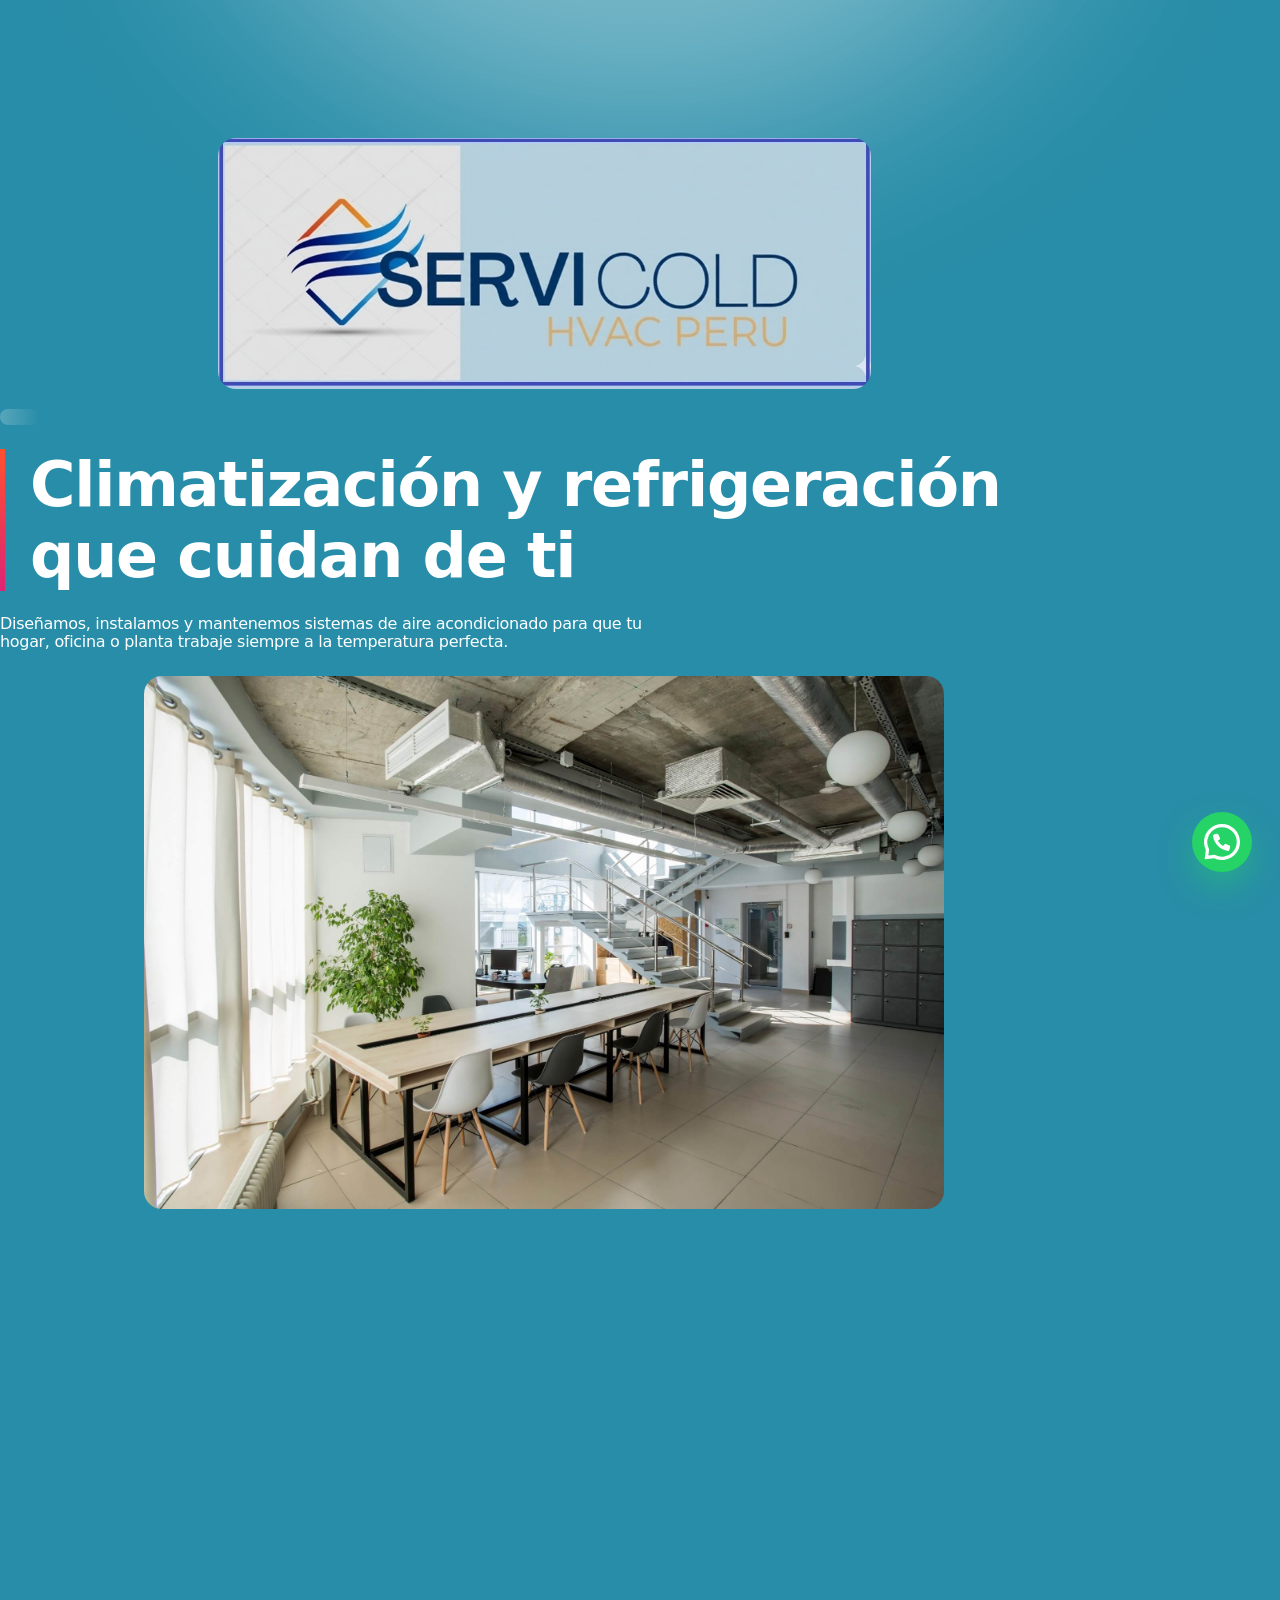
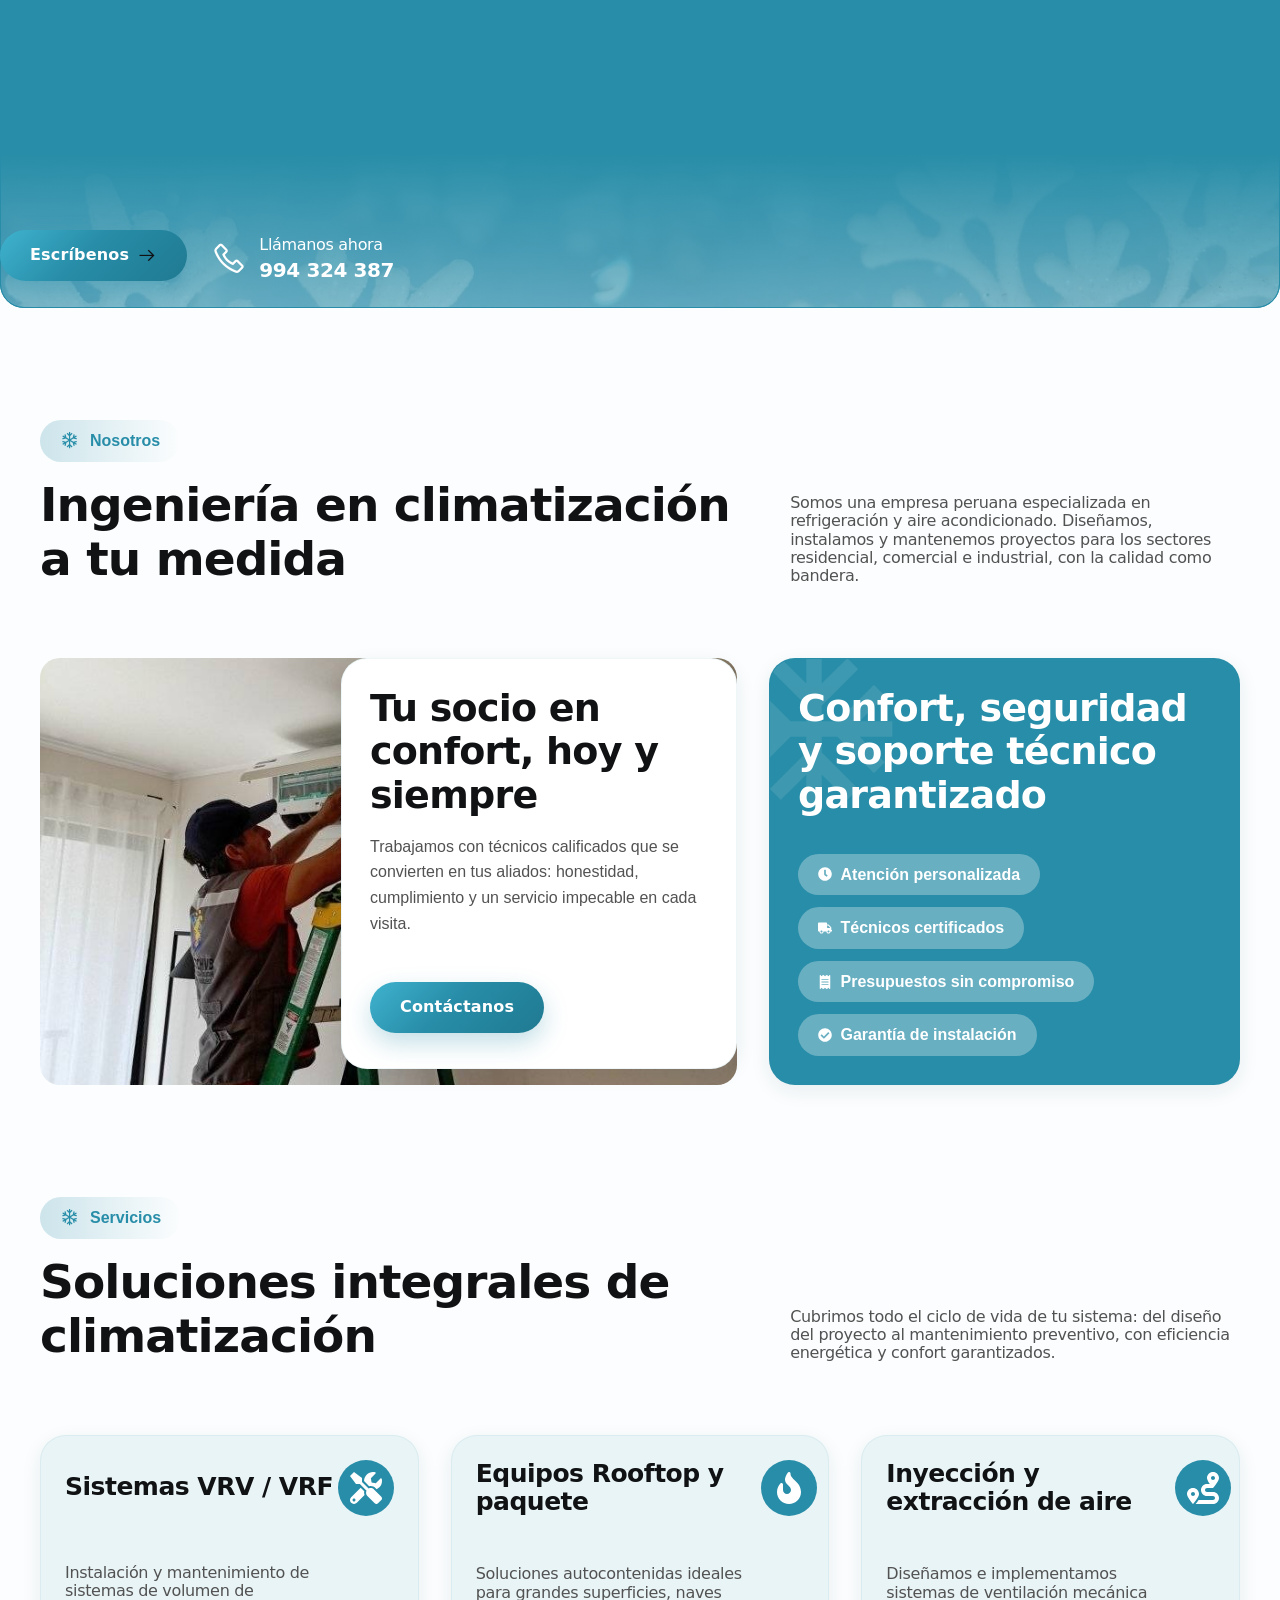
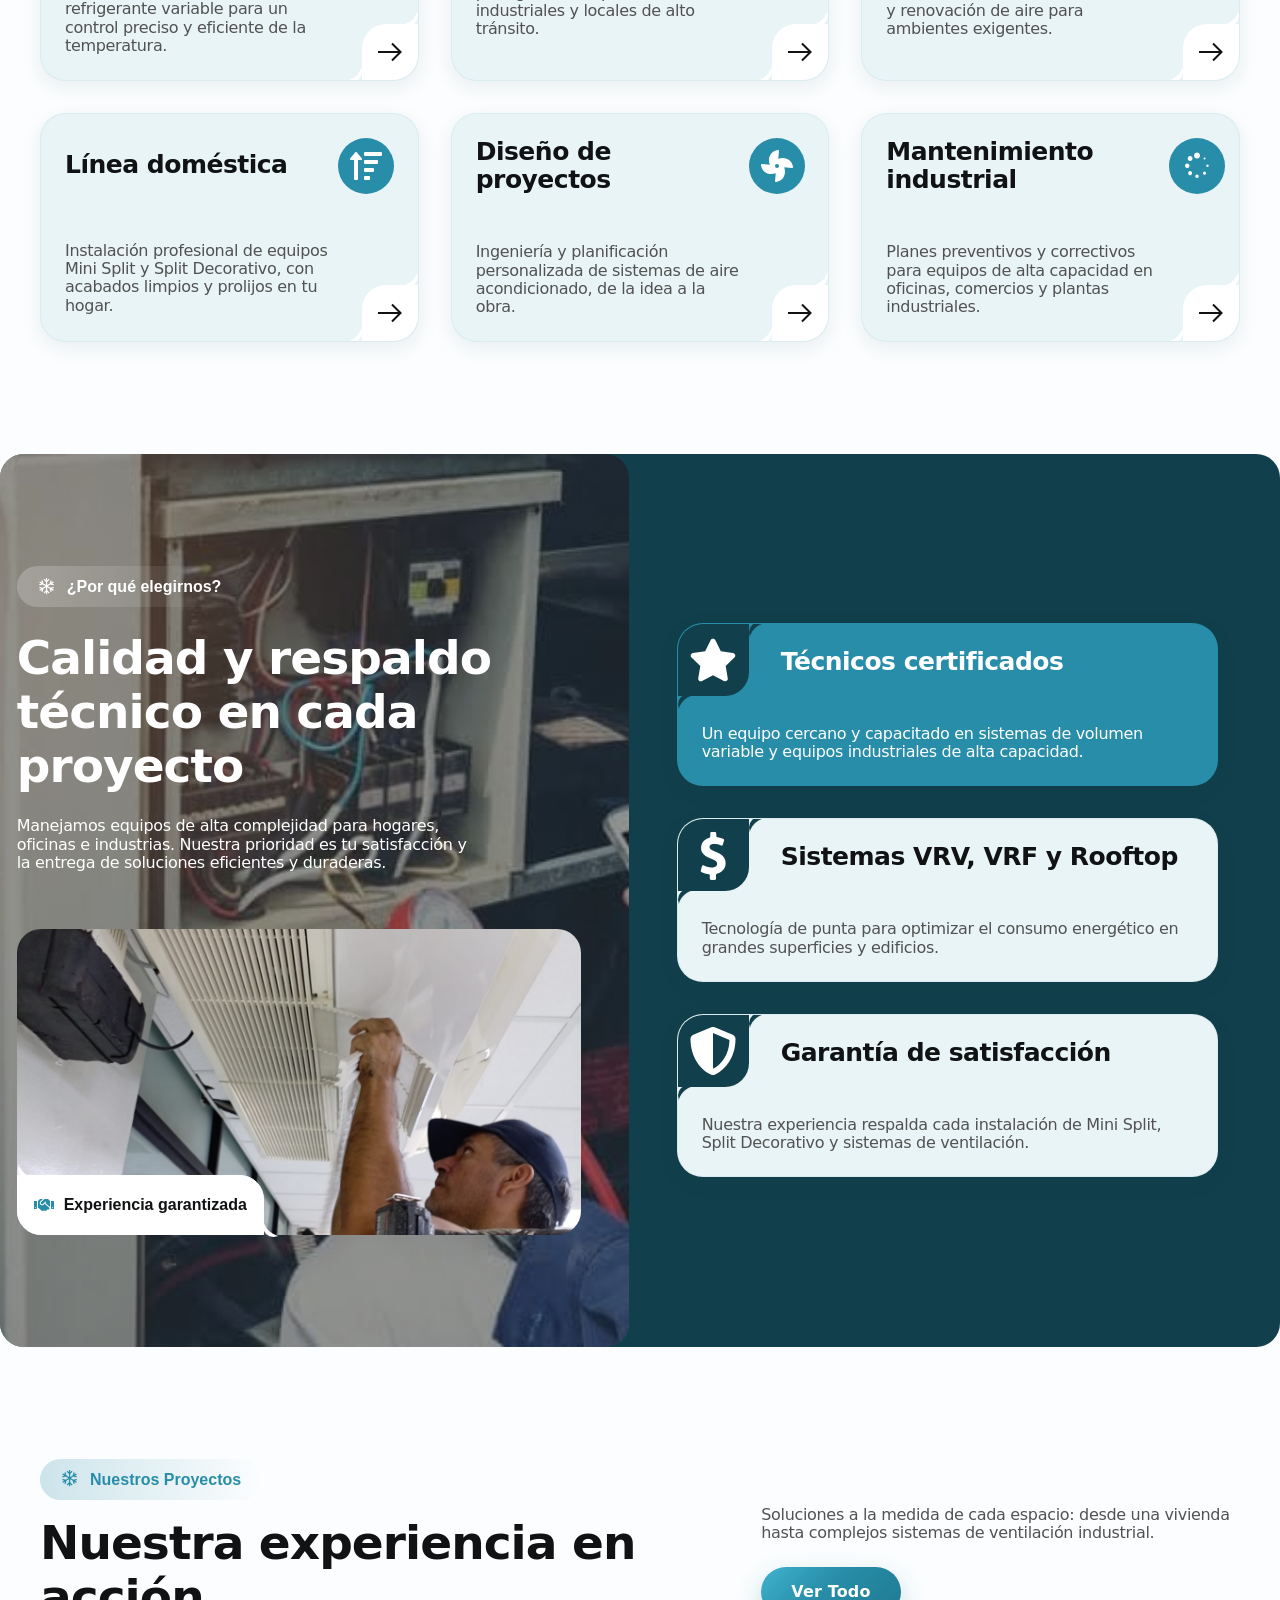
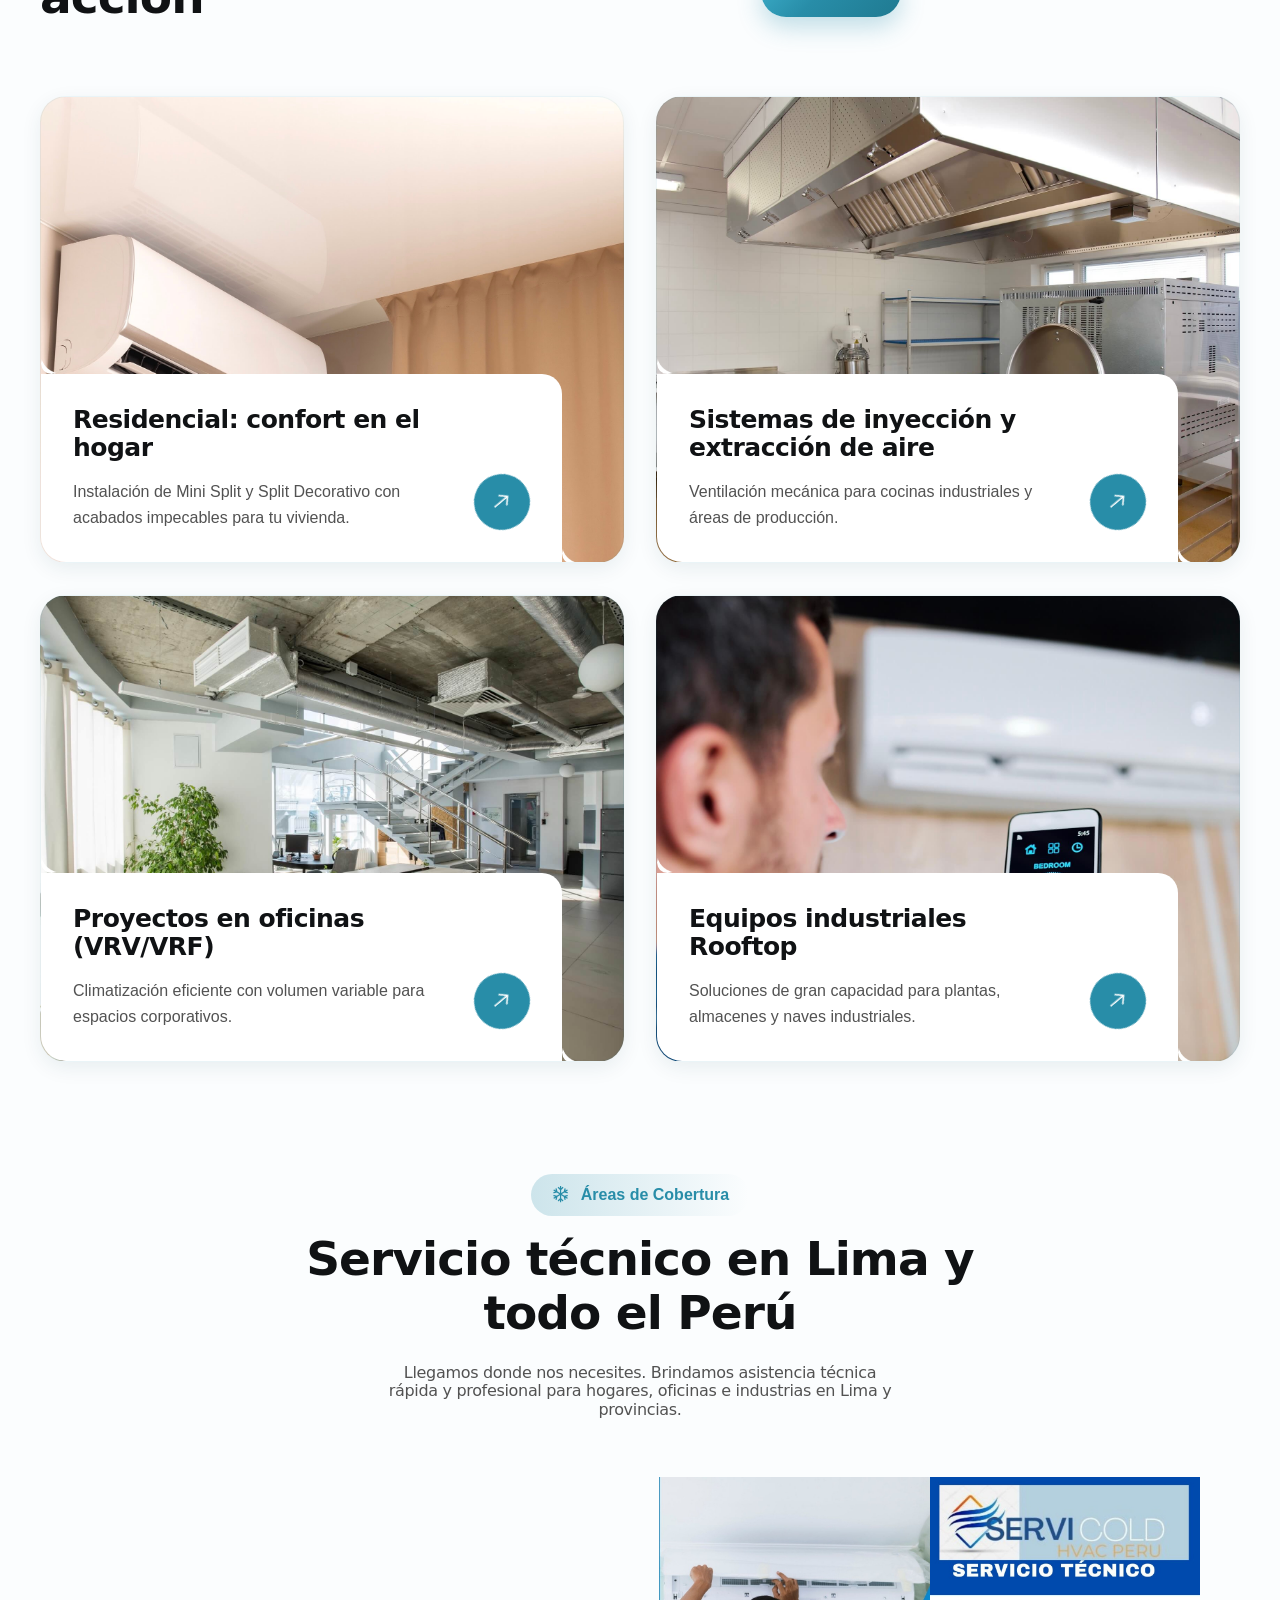
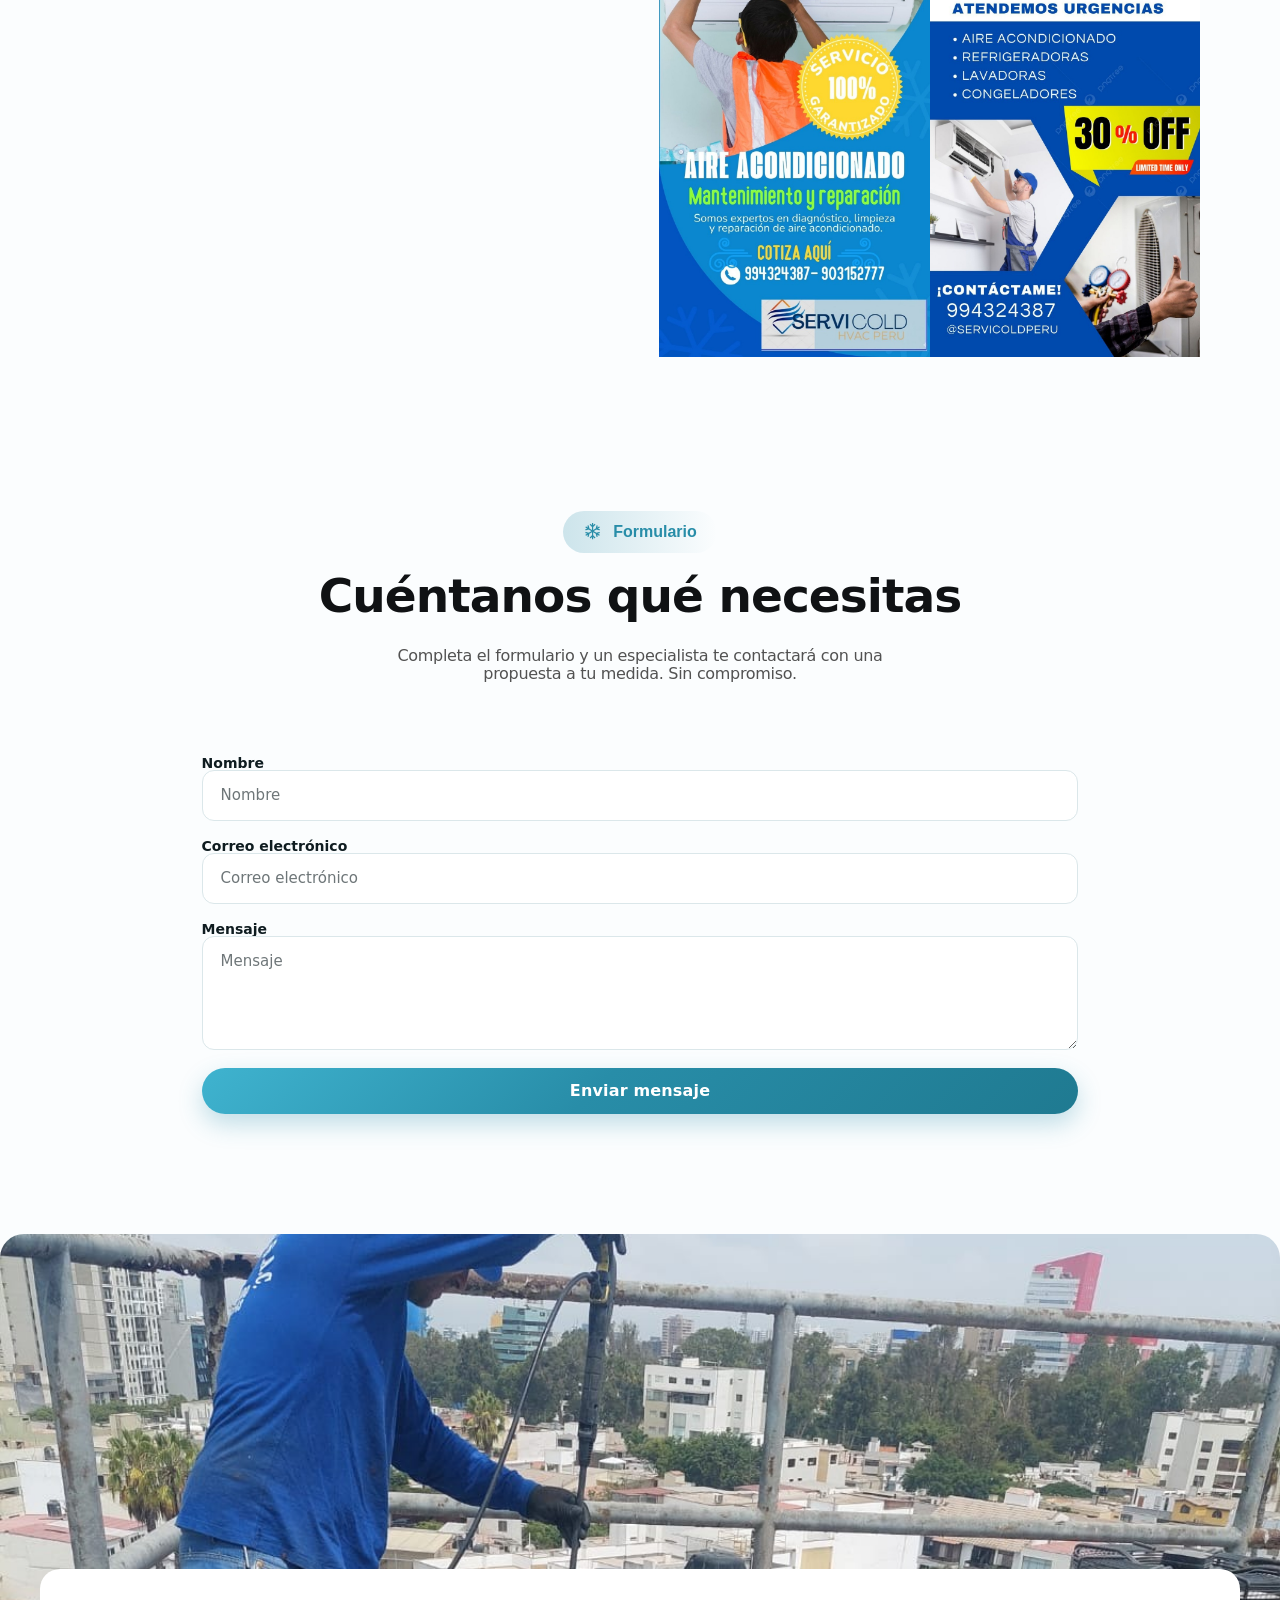
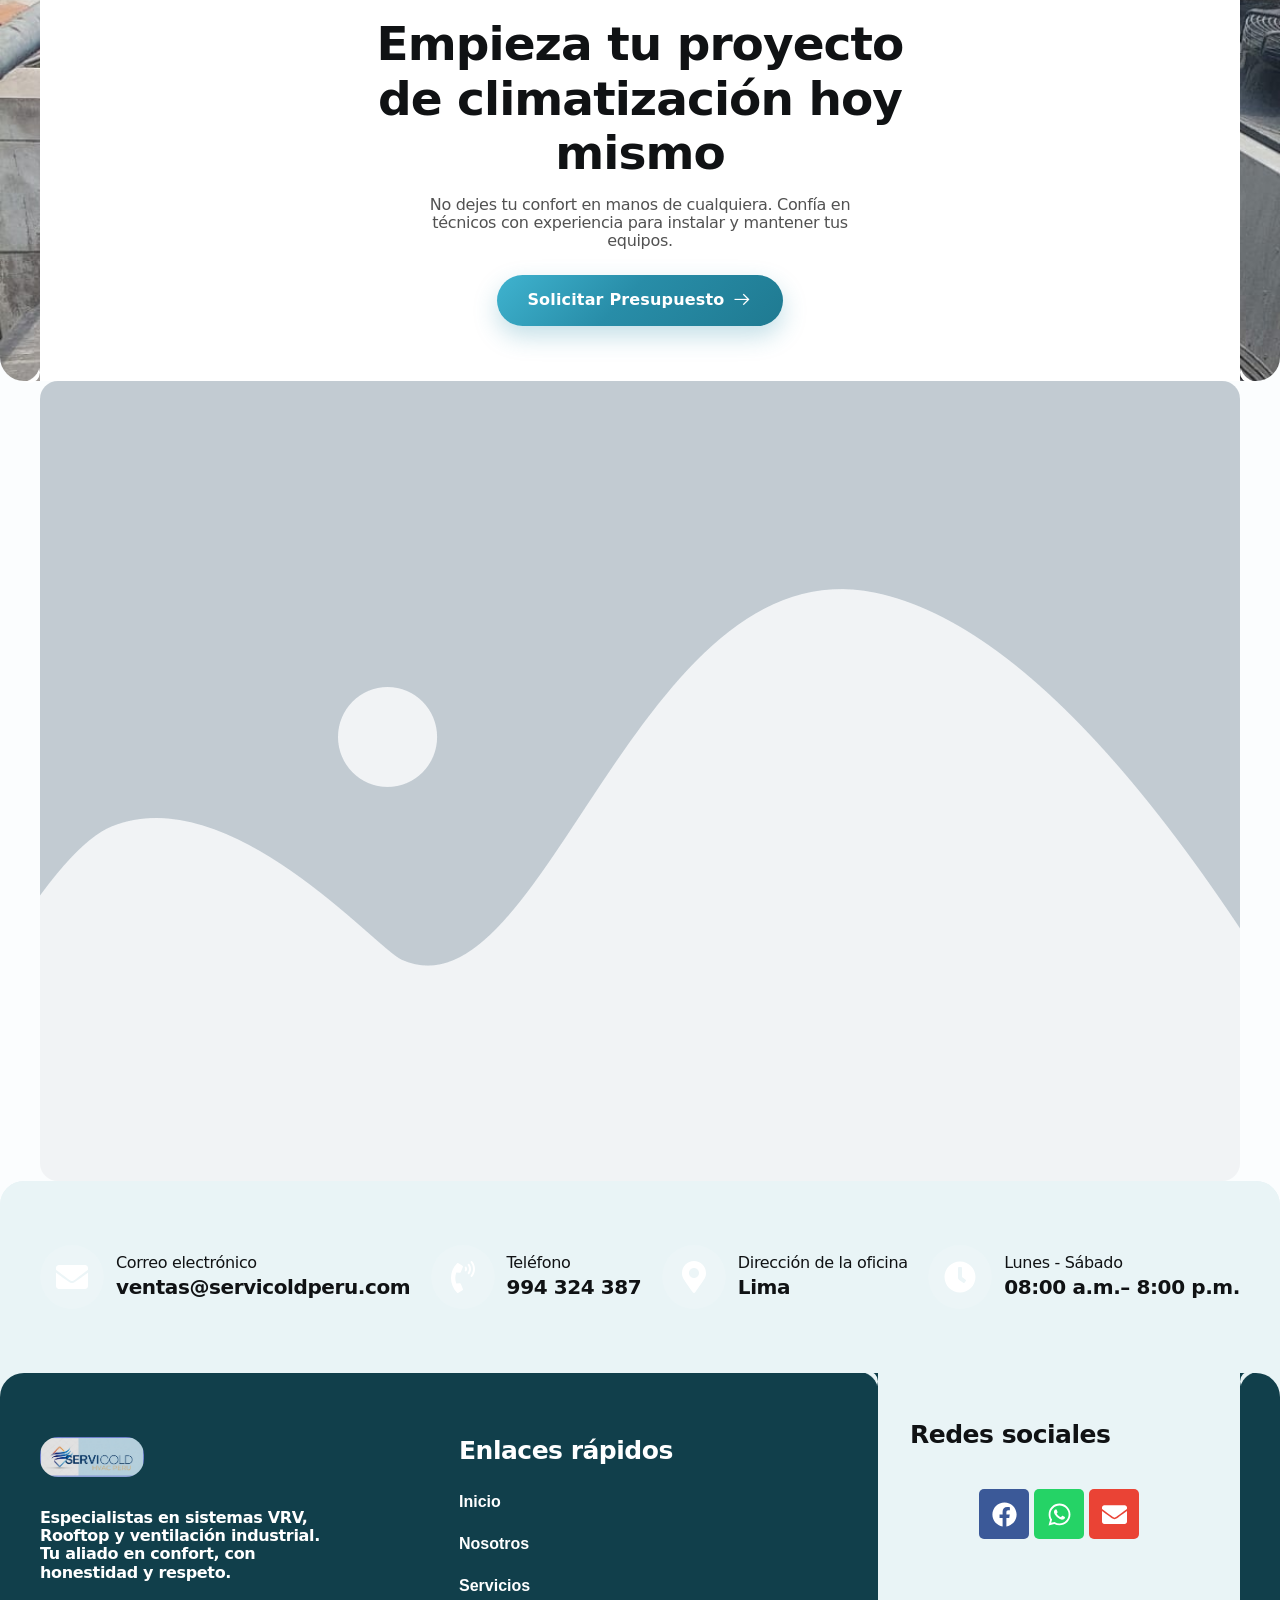
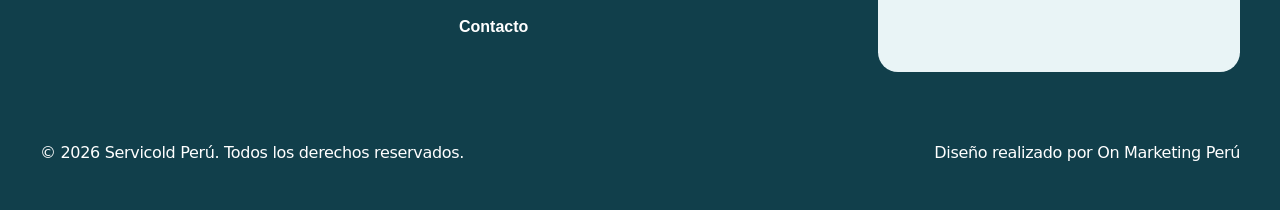
==== commit c66a644d: "Mejoras: diseno moderno, textos, WhatsApp, formulario Formspree, SEO y optimizacion" ====
--- a/index.html
+++ b/index.html
@@ -4,7 +4,20 @@
 	<meta charset="UTF-8">
 	<meta name="viewport" content="width=device-width, initial-scale=1">
 	<link rel="profile" href="https://gmpg.org/xfn/11">
-	<title>Servicold &#8211; Servicold</title>
+	<title>Servicold Perú | Aire Acondicionado y Refrigeración en Lima</title>
+<meta name="description" content="Servicold Perú: especialistas en aire acondicionado y refrigeración en Lima. Diseño de proyectos, instalación y mantenimiento de sistemas VRV/VRF, Rooftop y ventilación. Cotiza gratis." />
+<meta property="og:type" content="website" />
+<meta property="og:site_name" content="Servicold Perú" />
+<meta property="og:title" content="Servicold Perú | Aire Acondicionado y Refrigeración en Lima" />
+<meta property="og:description" content="Especialistas en climatización: instalación, mantenimiento y diseño de proyectos de aire acondicionado para el hogar, el comercio y la industria." />
+<meta property="og:url" content="https://arnix64.github.io/servicold/" />
+<meta property="og:image" content="https://arnix64.github.io/servicold/assets/servicoldperu.com/wp-content/uploads/2026/02/WhatsApp-Image-2026-02-07-at-12.55.28-PM.jpeg" />
+<meta property="og:locale" content="es_PE" />
+<meta name="twitter:card" content="summary_large_image" />
+<meta name="twitter:title" content="Servicold Perú | Aire Acondicionado y Refrigeración en Lima" />
+<meta name="twitter:description" content="Especialistas en climatización para hogares, oficinas e industrias." />
+<meta name="twitter:image" content="https://arnix64.github.io/servicold/assets/servicoldperu.com/wp-content/uploads/2026/02/WhatsApp-Image-2026-02-07-at-12.55.28-PM.jpeg" />
+<meta name="theme-color" content="#288da8" />
 <meta name='robots' content='max-image-preview:large' />
 <link rel="alternate" type="application/rss+xml" title="Servicold &raquo; Feed" href="https://servicoldperu.com/feed/" />
 <link rel="alternate" type="application/rss+xml" title="Servicold &raquo; Feed de los comentarios" href="https://servicoldperu.com/comments/feed/" />
@@ -113,7 +126,7 @@
 <script id="template-kit-export-js" src="assets/servicoldperu.com/wp-content/plugins/template-kit-export/assets/public/template-kit-export-public.js"></script>
 <link rel="https://api.w.org/" href="https://servicoldperu.com/wp-json/" /><link rel="alternate" title="JSON" type="application/json" href="https://servicoldperu.com/wp-json/wp/v2/pages/122" /><link rel="EditURI" type="application/rsd+xml" title="RSD" href="https://servicoldperu.com/xmlrpc.php?rsd" />
 <meta name="generator" content="WordPress 7.1.2" />
-<link rel="canonical" href="https://servicoldperu.com/" />
+<link rel="canonical" href="https://arnix64.github.io/servicold/" />
 <link rel='shortlink' href='https://servicoldperu.com/' />
 <meta name="generator" content="Elementor 4.3.2; features: e_font_icon_svg, additional_custom_breakpoints; settings: css_print_method-external, google_font-enabled, font_display-swap">
 			<style>
@@ -138,7 +151,9 @@
 <link rel="icon" href="assets/servicoldperu.com/wp-content/uploads/2026/02/cropped-WhatsApp-Image-2026-02-07-at-12.55.28-PM-192x192.jpeg" sizes="192x192" />
 <link rel="apple-touch-icon" href="assets/servicoldperu.com/wp-content/uploads/2026/02/cropped-WhatsApp-Image-2026-02-07-at-12.55.28-PM-180x180.jpeg" />
 <meta name="msapplication-TileImage" content="assets/servicoldperu.com/wp-content/uploads/2026/02/cropped-WhatsApp-Image-2026-02-07-at-12.55.28-PM-270x270.jpeg" />
-<style id="jeg_dynamic_css" type="text/css" data-type="jeg_custom-css"></style></head>
+<style id="jeg_dynamic_css" type="text/css" data-type="jeg_custom-css"></style>
+<link rel="stylesheet" id="servicold-custom-css" href="custom.css" media="all" />
+</head>
 <body class="home wp-singular page-template page-template-elementor_header_footer page page-id-122 wp-embed-responsive wp-theme-hello-elementor ehf-template-hello-elementor ehf-stylesheet-hello-elementor jkit-color-scheme hello-elementor-default elementor-default elementor-template-full-width elementor-kit-32 elementor-page elementor-page-122">
 
 
@@ -188,9 +203,9 @@
 						</div>
 				</div>
 				<div class="elementor-element elementor-element-d8f9c0a elementor-widget elementor-widget-elementskit-heading" data-id="d8f9c0a" data-element_type="widget" data-e-type="widget" data-widget_type="elementskit-heading.default">
-					<div class="ekit-wid-con" ><div class="ekit-heading elementskit-section-title-wraper text_left   ekit_heading_tablet-   ekit_heading_mobile-"><h1 class="ekit-heading--title elementskit-section-title  ekit-heading__title-has-border start">Especialistas en Aire Acondicionado. Refrigeracion comercial</h1></div></div>				</div>
+					<div class="ekit-wid-con" ><div class="ekit-heading elementskit-section-title-wraper text_left   ekit_heading_tablet-   ekit_heading_mobile-"><h1 class="ekit-heading--title elementskit-section-title  ekit-heading__title-has-border start">Climatización y refrigeración que cuidan de ti</h1></div></div>				</div>
 				<div class="elementor-element elementor-element-52c548c elementor-widget__width-initial elementor-widget elementor-widget-heading" data-id="52c548c" data-element_type="widget" data-e-type="widget" data-widget_type="heading.default">
-					<p class="elementor-heading-title elementor-size-default">"Creamos el clima ideal para tu hogar u oficina. Expertos en diseño e instalación de aire acondicionado pensando siempre en tu bienestar."</p>				</div>
+					<p class="elementor-heading-title elementor-size-default">Diseñamos, instalamos y mantenemos sistemas de aire acondicionado para que tu hogar, oficina o planta trabaje siempre a la temperatura perfecta.</p>				</div>
 				<div class="elementor-element elementor-element-c251548 elementor-widget elementor-widget-image" data-id="c251548" data-element_type="widget" data-e-type="widget" data-widget_type="image.default">
 															<img decoding="async" width="800" height="533" src="assets/servicoldperu.com/wp-content/uploads/2026/02/modern-business-office-HWMUDS8-1024x682.jpg" class="attachment-large size-large wp-image-52" alt="" srcset="assets/servicoldperu.com/wp-content/uploads/2026/02/modern-business-office-HWMUDS8-1024x682.jpg 1024w, assets/servicoldperu.com/wp-content/uploads/2026/02/modern-business-office-HWMUDS8-300x200.jpg 300w, assets/servicoldperu.com/wp-content/uploads/2026/02/modern-business-office-HWMUDS8-768x512.jpg 768w, assets/servicoldperu.com/wp-content/uploads/2026/02/modern-business-office-HWMUDS8-1536x1024.jpg 1536w, assets/servicoldperu.com/wp-content/uploads/2026/02/modern-business-office-HWMUDS8-800x533.jpg 800w, assets/servicoldperu.com/wp-content/uploads/2026/02/modern-business-office-HWMUDS8.jpg 2000w" sizes="(max-width: 800px) 100vw, 800px" />															</div>
 				<div class="elementor-element elementor-element-77a5e24 elementor-widget elementor-widget-image" data-id="77a5e24" data-element_type="widget" data-e-type="widget" data-widget_type="image.default">
@@ -243,15 +258,15 @@
 							<li class="elementor-icon-list-item">
 											<span class="elementor-icon-list-icon">
 							<i aria-hidden="true" class="jki jki-snowflake-solid"></i>						</span>
-										<span class="elementor-icon-list-text">Especialistas expertos en calefacción y refrigeración</span>
+										<span class="elementor-icon-list-text">Especialistas en refrigeración y climatización</span>
 									</li>
 						</ul>
 						</div>
 				</div>
 				<div class="elementor-element elementor-element-a9544d6 elementor-widget elementor-widget-elementskit-heading" data-id="a9544d6" data-element_type="widget" data-e-type="widget" data-widget_type="elementskit-heading.default">
-					<div class="ekit-wid-con" ><div class="ekit-heading elementskit-section-title-wraper text_left   ekit_heading_tablet-   ekit_heading_mobile-"><h1 class="ekit-heading--title elementskit-section-title ">Expertos en Refrigeración y Climatización con 20 Años de Trayectoria</h1></div></div>				</div>
+					<div class="ekit-wid-con" ><div class="ekit-heading elementskit-section-title-wraper text_left   ekit_heading_tablet-   ekit_heading_mobile-"><h1 class="ekit-heading--title elementskit-section-title ">Más de 20 años creando confort a tu medida</h1></div></div>				</div>
 				<div class="elementor-element elementor-element-2c31ed6 elementor-widget__width-initial elementor-widget elementor-widget-heading" data-id="2c31ed6" data-element_type="widget" data-e-type="widget" data-widget_type="heading.default">
-					<p class="elementor-heading-title elementor-size-default">Especialistas en instalación, mantenimiento y diseño de proyectos de aire acondicionado para maximizar su confort.</p>				</div>
+					<p class="elementor-heading-title elementor-size-default">Instalación, mantenimiento y diseño de proyectos de aire acondicionado con técnicos certificados.</p>				</div>
 				</div>
 		<div class="elementor-element elementor-element-bcb2c08 e-con-full e-flex e-con e-child" data-id="bcb2c08" data-element_type="container" data-e-type="container">
 				<div class="elementor-element elementor-element-c7fa288 elementor-mobile-align-justify elementor-widget elementor-widget-button" data-id="c7fa288" data-element_type="widget" data-e-type="widget" data-widget_type="button.default">
@@ -317,17 +332,17 @@
 						</div>
 				</div>
 				<div class="elementor-element elementor-element-612267eb elementor-widget elementor-widget-elementskit-heading" data-id="612267eb" data-element_type="widget" data-e-type="widget" data-widget_type="elementskit-heading.default">
-					<div class="ekit-wid-con" ><div class="ekit-heading elementskit-section-title-wraper text_left   ekit_heading_tablet-   ekit_heading_mobile-"><h2 class="ekit-heading--title elementskit-section-title ">Expertos en Climatización</h2></div></div>				</div>
+					<div class="ekit-wid-con" ><div class="ekit-heading elementskit-section-title-wraper text_left   ekit_heading_tablet-   ekit_heading_mobile-"><h2 class="ekit-heading--title elementskit-section-title ">Ingeniería en climatización a tu medida</h2></div></div>				</div>
 				</div>
 				<div class="elementor-element elementor-element-1ef48ff4 elementor-widget__width-initial elementor-widget elementor-widget-heading" data-id="1ef48ff4" data-element_type="widget" data-e-type="widget" data-widget_type="heading.default">
-					<p class="elementor-heading-title elementor-size-default">Somos una empresa líder en refrigeración y aire acondicionado, especializada en el diseño de proyectos, instalación y mantenimiento para el sector doméstico, comercial e industrial.</p>				</div>
+					<p class="elementor-heading-title elementor-size-default">Somos una empresa peruana especializada en refrigeración y aire acondicionado. Diseñamos, instalamos y mantenemos proyectos para los sectores residencial, comercial e industrial, con la calidad como bandera.</p>				</div>
 				</div>
 		<div class="elementor-element elementor-element-7188acbb e-con-full e-flex e-con e-child" data-id="7188acbb" data-element_type="container" data-e-type="container">
 		<div class="elementor-element elementor-element-76946a e-con-full e-flex e-con e-child" data-id="76946a" data-element_type="container" data-e-type="container" data-settings="{&quot;background_background&quot;:&quot;classic&quot;}">
 		<div class="elementor-element elementor-element-3b89fd07 e-con-full animated-slow e-flex elementor-invisible e-con e-child" data-id="3b89fd07" data-element_type="container" data-e-type="container" data-settings="{&quot;background_background&quot;:&quot;classic&quot;,&quot;animation&quot;:&quot;fadeInRight&quot;,&quot;animation_mobile&quot;:&quot;none&quot;,&quot;animation_delay&quot;:100}">
 				<div class="elementor-element elementor-element-6a5b8af3 elementor-widget elementor-widget-elementskit-heading" data-id="6a5b8af3" data-element_type="widget" data-e-type="widget" data-widget_type="elementskit-heading.default">
-					<div class="ekit-wid-con" ><div class="ekit-heading elementskit-section-title-wraper text_left   ekit_heading_tablet-   ekit_heading_mobile-"><h3 class="ekit-heading--title elementskit-section-title ">Tu Socio en Confort</h3><p class="ekit-heading--subtitle elementskit-section-subtitle  ">
-						Trabajamos con técnicos calificados que son sus aliados en la búsqueda de confort. Nuestra fortaleza reside en el respeto al cliente y un servicio basado en valores éticos y profesionalismo.
+					<div class="ekit-wid-con" ><div class="ekit-heading elementskit-section-title-wraper text_left   ekit_heading_tablet-   ekit_heading_mobile-"><h3 class="ekit-heading--title elementskit-section-title ">Tu socio en confort, hoy y siempre</h3><p class="ekit-heading--subtitle elementskit-section-subtitle  ">
+						Trabajamos con técnicos calificados que se convierten en tus aliados: honestidad, cumplimiento y un servicio impecable en cada visita.
 					</p></div></div>				</div>
 				<div class="elementor-element elementor-element-799e87ac elementor-absolute elementor-widget elementor-widget-image" data-id="799e87ac" data-element_type="widget" data-e-type="widget" data-settings="{&quot;_position&quot;:&quot;absolute&quot;}" data-widget_type="image.default">
 															<img loading="lazy" decoding="async" width="512" height="512" src="assets/servicoldperu.com/wp-content/uploads/2026/02/corner-vector-1.png" class="attachment-full size-full wp-image-19" alt="" srcset="assets/servicoldperu.com/wp-content/uploads/2026/02/corner-vector-1.png 512w, assets/servicoldperu.com/wp-content/uploads/2026/02/corner-vector-1-300x300.png 300w, assets/servicoldperu.com/wp-content/uploads/2026/02/corner-vector-1-150x150.png 150w" sizes="(max-width: 512px) 100vw, 512px" />															</div>
@@ -344,7 +359,7 @@
 				</div>
 		<div class="elementor-element elementor-element-74dbe781 e-con-full animated-slow e-flex elementor-invisible e-con e-child" data-id="74dbe781" data-element_type="container" data-e-type="container" data-settings="{&quot;background_background&quot;:&quot;classic&quot;,&quot;animation&quot;:&quot;fadeIn&quot;,&quot;animation_mobile&quot;:&quot;none&quot;,&quot;animation_delay&quot;:100}">
 				<div class="elementor-element elementor-element-76dfcd86 elementor-widget elementor-widget-heading" data-id="76dfcd86" data-element_type="widget" data-e-type="widget" data-widget_type="heading.default">
-					<h3 class="elementor-heading-title elementor-size-default">Confort, Seguridad y Soporte Técnico Especializado</h3>				</div>
+					<h3 class="elementor-heading-title elementor-size-default">Confort, seguridad y soporte técnico garantizado</h3>				</div>
 		<div class="elementor-element elementor-element-2fcc18e3 e-con-full animated-slow e-flex elementor-invisible e-con e-child" data-id="2fcc18e3" data-element_type="container" data-e-type="container" data-settings="{&quot;animation&quot;:&quot;fadeInRight&quot;,&quot;animation_mobile&quot;:&quot;none&quot;,&quot;animation_delay&quot;:100}">
 		<div class="elementor-element elementor-element-1771a1b1 e-con-full e-flex e-con e-child" data-id="1771a1b1" data-element_type="container" data-e-type="container">
 				<div class="elementor-element elementor-element-3c599083 elementor-icon-list--layout-traditional elementor-list-item-link-full_width elementor-widget elementor-widget-icon-list" data-id="3c599083" data-element_type="widget" data-e-type="widget" data-widget_type="icon-list.default">
@@ -352,7 +367,7 @@
 							<li class="elementor-icon-list-item">
 											<span class="elementor-icon-list-icon">
 							<svg aria-hidden="true" class="e-font-icon-svg e-fas-clock" viewBox="0 0 512 512" xmlns="http://www.w3.org/2000/svg"><path d="M256,8C119,8,8,119,8,256S119,504,256,504,504,393,504,256,393,8,256,8Zm92.49,313h0l-20,25a16,16,0,0,1-22.49,2.5h0l-67-49.72a40,40,0,0,1-15-31.23V112a16,16,0,0,1,16-16h32a16,16,0,0,1,16,16V256l58,42.5A16,16,0,0,1,348.49,321Z"></path></svg>						</span>
-										<span class="elementor-icon-list-text">Atención Personalizada</span>
+										<span class="elementor-icon-list-text">Atención personalizada</span>
 									</li>
 						</ul>
 						</div>
@@ -363,7 +378,7 @@
 							<li class="elementor-icon-list-item">
 											<span class="elementor-icon-list-icon">
 							<svg aria-hidden="true" class="e-font-icon-svg e-fas-truck" viewBox="0 0 640 512" xmlns="http://www.w3.org/2000/svg"><path d="M624 352h-16V243.9c0-12.7-5.1-24.9-14.1-33.9L494 110.1c-9-9-21.2-14.1-33.9-14.1H416V48c0-26.5-21.5-48-48-48H48C21.5 0 0 21.5 0 48v320c0 26.5 21.5 48 48 48h16c0 53 43 96 96 96s96-43 96-96h128c0 53 43 96 96 96s96-43 96-96h48c8.8 0 16-7.2 16-16v-32c0-8.8-7.2-16-16-16zM160 464c-26.5 0-48-21.5-48-48s21.5-48 48-48 48 21.5 48 48-21.5 48-48 48zm320 0c-26.5 0-48-21.5-48-48s21.5-48 48-48 48 21.5 48 48-21.5 48-48 48zm80-208H416V144h44.1l99.9 99.9V256z"></path></svg>						</span>
-										<span class="elementor-icon-list-text">Técnicos Calificados</span>
+										<span class="elementor-icon-list-text">Técnicos certificados</span>
 									</li>
 						</ul>
 						</div>
@@ -374,7 +389,7 @@
 							<li class="elementor-icon-list-item">
 											<span class="elementor-icon-list-icon">
 							<svg aria-hidden="true" class="e-font-icon-svg e-fas-receipt" viewBox="0 0 384 512" xmlns="http://www.w3.org/2000/svg"><path d="M358.4 3.2L320 48 265.6 3.2a15.9 15.9 0 0 0-19.2 0L192 48 137.6 3.2a15.9 15.9 0 0 0-19.2 0L64 48 25.6 3.2C15-4.7 0 2.8 0 16v480c0 13.2 15 20.7 25.6 12.8L64 464l54.4 44.8a15.9 15.9 0 0 0 19.2 0L192 464l54.4 44.8a15.9 15.9 0 0 0 19.2 0L320 464l38.4 44.8c10.5 7.9 25.6.4 25.6-12.8V16c0-13.2-15-20.7-25.6-12.8zM320 360c0 4.4-3.6 8-8 8H72c-4.4 0-8-3.6-8-8v-16c0-4.4 3.6-8 8-8h240c4.4 0 8 3.6 8 8v16zm0-96c0 4.4-3.6 8-8 8H72c-4.4 0-8-3.6-8-8v-16c0-4.4 3.6-8 8-8h240c4.4 0 8 3.6 8 8v16zm0-96c0 4.4-3.6 8-8 8H72c-4.4 0-8-3.6-8-8v-16c0-4.4 3.6-8 8-8h240c4.4 0 8 3.6 8 8v16z"></path></svg>						</span>
-										<span class="elementor-icon-list-text">Presupuestos Sin Compromiso</span>
+										<span class="elementor-icon-list-text">Presupuestos sin compromiso</span>
 									</li>
 						</ul>
 						</div>
@@ -385,7 +400,7 @@
 							<li class="elementor-icon-list-item">
 											<span class="elementor-icon-list-icon">
 							<svg aria-hidden="true" class="e-font-icon-svg e-fas-check-circle" viewBox="0 0 512 512" xmlns="http://www.w3.org/2000/svg"><path d="M504 256c0 136.967-111.033 248-248 248S8 392.967 8 256 119.033 8 256 8s248 111.033 248 248zM227.314 387.314l184-184c6.248-6.248 6.248-16.379 0-22.627l-22.627-22.627c-6.248-6.249-16.379-6.249-22.628 0L216 308.118l-70.059-70.059c-6.248-6.248-16.379-6.248-22.628 0l-22.627 22.627c-6.248 6.248-6.248 16.379 0 22.627l104 104c6.249 6.249 16.379 6.249 22.628.001z"></path></svg>						</span>
-										<span class="elementor-icon-list-text">Garantía en Instalación</span>
+										<span class="elementor-icon-list-text">Garantía de instalación</span>
 									</li>
 						</ul>
 						</div>
@@ -415,10 +430,10 @@
 						</div>
 				</div>
 				<div class="elementor-element elementor-element-67400d21 elementor-widget elementor-widget-elementskit-heading" data-id="67400d21" data-element_type="widget" data-e-type="widget" data-widget_type="elementskit-heading.default">
-					<div class="ekit-wid-con" ><div class="ekit-heading elementskit-section-title-wraper text_left   ekit_heading_tablet-   ekit_heading_mobile-"><h2 class="ekit-heading--title elementskit-section-title ">Soluciones Integrales de Climatización</h2></div></div>				</div>
+					<div class="ekit-wid-con" ><div class="ekit-heading elementskit-section-title-wraper text_left   ekit_heading_tablet-   ekit_heading_mobile-"><h2 class="ekit-heading--title elementskit-section-title ">Soluciones integrales de climatización</h2></div></div>				</div>
 				</div>
 				<div class="elementor-element elementor-element-4d810b9d elementor-widget__width-initial elementor-widget elementor-widget-heading" data-id="4d810b9d" data-element_type="widget" data-e-type="widget" data-widget_type="heading.default">
-					<p class="elementor-heading-title elementor-size-default">Ofrecemos una amplia gama de servicios especializados para entornos domésticos, oficinas e industriales, asegurando eficiencia y confort</p>				</div>
+					<p class="elementor-heading-title elementor-size-default">Cubrimos todo el ciclo de vida de tu sistema: del diseño del proyecto al mantenimiento preventivo, con eficiencia energética y confort garantizados.</p>				</div>
 				</div>
 		<div class="elementor-element elementor-element-11ea5eef e-con-full e-flex e-con e-child" data-id="11ea5eef" data-element_type="container" data-e-type="container">
 		<div class="elementor-element elementor-element-53837d2c e-con-full animated-slow e-flex elementor-invisible e-con e-child" data-id="53837d2c" data-element_type="container" data-e-type="container" data-settings="{&quot;animation&quot;:&quot;fadeInUp&quot;,&quot;animation_mobile&quot;:&quot;none&quot;,&quot;animation_delay&quot;:100}">
@@ -435,7 +450,7 @@
 				</div>
 		<div class="elementor-element elementor-element-64ae4ad4 e-con-full e-flex e-con e-child" data-id="64ae4ad4" data-element_type="container" data-e-type="container">
 				<div class="elementor-element elementor-element-74050e76 elementor-widget__width-initial elementor-widget elementor-widget-heading" data-id="74050e76" data-element_type="widget" data-e-type="widget" data-widget_type="heading.default">
-					<p class="elementor-heading-title elementor-size-default">Instalación y mantenimiento de sistemas de Volumen de Refrigerante Variable para un control preciso de la temperatura.</p>				</div>
+					<p class="elementor-heading-title elementor-size-default">Instalación y mantenimiento de sistemas de volumen de refrigerante variable para un control preciso y eficiente de la temperatura.</p>				</div>
 				</div>
 				<div class="elementor-element elementor-element-7b01db15 elementor-absolute e-transform elementor-widget elementor-widget-image" data-id="7b01db15" data-element_type="widget" data-e-type="widget" data-settings="{&quot;_position&quot;:&quot;absolute&quot;,&quot;_transform_flipY_effect&quot;:&quot;transform&quot;}" data-widget_type="image.default">
 															<img loading="lazy" decoding="async" width="512" height="512" src="assets/servicoldperu.com/wp-content/uploads/2026/02/corner-vector-1.png" class="attachment-full size-full wp-image-19" alt="" srcset="assets/servicoldperu.com/wp-content/uploads/2026/02/corner-vector-1.png 512w, assets/servicoldperu.com/wp-content/uploads/2026/02/corner-vector-1-300x300.png 300w, assets/servicoldperu.com/wp-content/uploads/2026/02/corner-vector-1-150x150.png 150w" sizes="(max-width: 512px) 100vw, 512px" />															</div>
@@ -451,7 +466,7 @@
 		<div class="elementor-element elementor-element-679ac38c e-con-full e-flex e-con e-child" data-id="679ac38c" data-element_type="container" data-e-type="container" data-settings="{&quot;background_background&quot;:&quot;classic&quot;}">
 		<div class="elementor-element elementor-element-4fdcef61 e-con-full e-flex e-con e-child" data-id="4fdcef61" data-element_type="container" data-e-type="container">
 				<div class="elementor-element elementor-element-7820d1d elementor-widget elementor-widget-heading" data-id="7820d1d" data-element_type="widget" data-e-type="widget" data-widget_type="heading.default">
-					<h5 class="elementor-heading-title elementor-size-default">Equipos Rooftop / Paquete</h5>				</div>
+					<h5 class="elementor-heading-title elementor-size-default">Equipos Rooftop y paquete</h5>				</div>
 				<div class="elementor-element elementor-element-2409e6f3 elementor-view-stacked elementor-shape-circle elementor-widget elementor-widget-icon" data-id="2409e6f3" data-element_type="widget" data-e-type="widget" data-widget_type="icon.default">
 							<div class="elementor-icon-wrapper">
 			<div class="elementor-icon">
@@ -461,7 +476,7 @@
 				</div>
 		<div class="elementor-element elementor-element-5c21840c e-con-full e-flex e-con e-child" data-id="5c21840c" data-element_type="container" data-e-type="container">
 				<div class="elementor-element elementor-element-3a59006d elementor-widget__width-initial elementor-widget elementor-widget-heading" data-id="3a59006d" data-element_type="widget" data-e-type="widget" data-widget_type="heading.default">
-					<p class="elementor-heading-title elementor-size-default">Soluciones de aire acondicionado autocontenido ideales para grandes superficies y naves industriales.</p>				</div>
+					<p class="elementor-heading-title elementor-size-default">Soluciones autocontenidas ideales para grandes superficies, naves industriales y locales de alto tránsito.</p>				</div>
 				</div>
 				<div class="elementor-element elementor-element-4be81c28 elementor-view-stacked elementor-absolute elementor-shape-circle elementor-widget elementor-widget-icon" data-id="4be81c28" data-element_type="widget" data-e-type="widget" data-settings="{&quot;_position&quot;:&quot;absolute&quot;}" data-widget_type="icon.default">
 							<div class="elementor-icon-wrapper">
@@ -477,7 +492,7 @@
 		<div class="elementor-element elementor-element-23efbc9e e-con-full e-flex e-con e-child" data-id="23efbc9e" data-element_type="container" data-e-type="container" data-settings="{&quot;background_background&quot;:&quot;classic&quot;}">
 		<div class="elementor-element elementor-element-3b33bab9 e-con-full e-flex e-con e-child" data-id="3b33bab9" data-element_type="container" data-e-type="container">
 				<div class="elementor-element elementor-element-1d2d58ef elementor-widget elementor-widget-heading" data-id="1d2d58ef" data-element_type="widget" data-e-type="widget" data-widget_type="heading.default">
-					<h5 class="elementor-heading-title elementor-size-default">Inyección y Extracción</h5>				</div>
+					<h5 class="elementor-heading-title elementor-size-default">Inyección y extracción de aire</h5>				</div>
 				<div class="elementor-element elementor-element-34dca2a2 elementor-view-stacked elementor-shape-circle elementor-widget elementor-widget-icon" data-id="34dca2a2" data-element_type="widget" data-e-type="widget" data-widget_type="icon.default">
 							<div class="elementor-icon-wrapper">
 			<div class="elementor-icon">
@@ -487,7 +502,7 @@
 				</div>
 		<div class="elementor-element elementor-element-6c1363c8 e-con-full e-flex e-con e-child" data-id="6c1363c8" data-element_type="container" data-e-type="container">
 				<div class="elementor-element elementor-element-43c35e1f elementor-widget__width-initial elementor-widget elementor-widget-heading" data-id="43c35e1f" data-element_type="widget" data-e-type="widget" data-widget_type="heading.default">
-					<p class="elementor-heading-title elementor-size-default">Diseño e implementación de sistemas de renovación de aire y ventilación mecánica.</p>				</div>
+					<p class="elementor-heading-title elementor-size-default">Diseñamos e implementamos sistemas de ventilación mecánica y renovación de aire para ambientes exigentes.</p>				</div>
 				</div>
 				<div class="elementor-element elementor-element-28fb5061 elementor-view-stacked elementor-absolute elementor-shape-circle elementor-widget elementor-widget-icon" data-id="28fb5061" data-element_type="widget" data-e-type="widget" data-settings="{&quot;_position&quot;:&quot;absolute&quot;}" data-widget_type="icon.default">
 							<div class="elementor-icon-wrapper">
@@ -505,7 +520,7 @@
 		<div class="elementor-element elementor-element-153d9923 e-con-full e-flex e-con e-child" data-id="153d9923" data-element_type="container" data-e-type="container" data-settings="{&quot;background_background&quot;:&quot;classic&quot;}">
 		<div class="elementor-element elementor-element-ad945b7 e-con-full e-flex e-con e-child" data-id="ad945b7" data-element_type="container" data-e-type="container">
 				<div class="elementor-element elementor-element-775404cc elementor-widget elementor-widget-heading" data-id="775404cc" data-element_type="widget" data-e-type="widget" data-widget_type="heading.default">
-					<h5 class="elementor-heading-title elementor-size-default">Línea Doméstica</h5>				</div>
+					<h5 class="elementor-heading-title elementor-size-default">Línea doméstica</h5>				</div>
 				<div class="elementor-element elementor-element-5dfa4c9 elementor-view-stacked elementor-shape-circle elementor-widget elementor-widget-icon" data-id="5dfa4c9" data-element_type="widget" data-e-type="widget" data-widget_type="icon.default">
 							<div class="elementor-icon-wrapper">
 			<div class="elementor-icon">
@@ -515,7 +530,7 @@
 				</div>
 		<div class="elementor-element elementor-element-664ba73c e-con-full e-flex e-con e-child" data-id="664ba73c" data-element_type="container" data-e-type="container">
 				<div class="elementor-element elementor-element-feb6436 elementor-widget__width-initial elementor-widget elementor-widget-heading" data-id="feb6436" data-element_type="widget" data-e-type="widget" data-widget_type="heading.default">
-					<p class="elementor-heading-title elementor-size-default">Instalación profesional de equipos Mini Split y Split Decorativo para su hogar.</p>				</div>
+					<p class="elementor-heading-title elementor-size-default">Instalación profesional de equipos Mini Split y Split Decorativo, con acabados limpios y prolijos en tu hogar.</p>				</div>
 				</div>
 				<div class="elementor-element elementor-element-7412cbdb elementor-absolute e-transform elementor-widget elementor-widget-image" data-id="7412cbdb" data-element_type="widget" data-e-type="widget" data-settings="{&quot;_position&quot;:&quot;absolute&quot;,&quot;_transform_flipY_effect&quot;:&quot;transform&quot;}" data-widget_type="image.default">
 															<img loading="lazy" decoding="async" width="512" height="512" src="assets/servicoldperu.com/wp-content/uploads/2026/02/corner-vector-1.png" class="attachment-full size-full wp-image-19" alt="" srcset="assets/servicoldperu.com/wp-content/uploads/2026/02/corner-vector-1.png 512w, assets/servicoldperu.com/wp-content/uploads/2026/02/corner-vector-1-300x300.png 300w, assets/servicoldperu.com/wp-content/uploads/2026/02/corner-vector-1-150x150.png 150w" sizes="(max-width: 512px) 100vw, 512px" />															</div>
@@ -531,7 +546,7 @@
 		<div class="elementor-element elementor-element-3cef2abd e-con-full e-flex e-con e-child" data-id="3cef2abd" data-element_type="container" data-e-type="container" data-settings="{&quot;background_background&quot;:&quot;classic&quot;}">
 		<div class="elementor-element elementor-element-db877bd e-con-full e-flex e-con e-child" data-id="db877bd" data-element_type="container" data-e-type="container">
 				<div class="elementor-element elementor-element-1d325faf elementor-widget elementor-widget-heading" data-id="1d325faf" data-element_type="widget" data-e-type="widget" data-widget_type="heading.default">
-					<h5 class="elementor-heading-title elementor-size-default">Diseño de Proyectos</h5>				</div>
+					<h5 class="elementor-heading-title elementor-size-default">Diseño de proyectos</h5>				</div>
 				<div class="elementor-element elementor-element-3a438a05 elementor-view-stacked elementor-shape-circle elementor-widget elementor-widget-icon" data-id="3a438a05" data-element_type="widget" data-e-type="widget" data-widget_type="icon.default">
 							<div class="elementor-icon-wrapper">
 			<div class="elementor-icon">
@@ -541,7 +556,7 @@
 				</div>
 		<div class="elementor-element elementor-element-19ee8354 e-con-full e-flex e-con e-child" data-id="19ee8354" data-element_type="container" data-e-type="container">
 				<div class="elementor-element elementor-element-54d4592b elementor-widget__width-initial elementor-widget elementor-widget-heading" data-id="54d4592b" data-element_type="widget" data-e-type="widget" data-widget_type="heading.default">
-					<p class="elementor-heading-title elementor-size-default">Ingeniería y planificación personalizada de sistemas de aire acondicionado desde cero.</p>				</div>
+					<p class="elementor-heading-title elementor-size-default">Ingeniería y planificación personalizada de sistemas de aire acondicionado, de la idea a la obra.</p>				</div>
 				</div>
 				<div class="elementor-element elementor-element-4b300b23 elementor-view-stacked elementor-absolute elementor-shape-circle elementor-widget elementor-widget-icon" data-id="4b300b23" data-element_type="widget" data-e-type="widget" data-settings="{&quot;_position&quot;:&quot;absolute&quot;}" data-widget_type="icon.default">
 							<div class="elementor-icon-wrapper">
@@ -557,7 +572,7 @@
 		<div class="elementor-element elementor-element-3d693bc6 e-con-full e-flex e-con e-child" data-id="3d693bc6" data-element_type="container" data-e-type="container" data-settings="{&quot;background_background&quot;:&quot;classic&quot;}">
 		<div class="elementor-element elementor-element-6fcd8530 e-con-full e-flex e-con e-child" data-id="6fcd8530" data-element_type="container" data-e-type="container">
 				<div class="elementor-element elementor-element-c39460 elementor-widget elementor-widget-heading" data-id="c39460" data-element_type="widget" data-e-type="widget" data-widget_type="heading.default">
-					<h5 class="elementor-heading-title elementor-size-default">Mantenimiento Industrial</h5>				</div>
+					<h5 class="elementor-heading-title elementor-size-default">Mantenimiento industrial</h5>				</div>
 				<div class="elementor-element elementor-element-168e05fa elementor-view-stacked elementor-shape-circle elementor-widget elementor-widget-icon" data-id="168e05fa" data-element_type="widget" data-e-type="widget" data-widget_type="icon.default">
 							<div class="elementor-icon-wrapper">
 			<div class="elementor-icon">
@@ -567,7 +582,7 @@
 				</div>
 		<div class="elementor-element elementor-element-8de4d5e e-con-full e-flex e-con e-child" data-id="8de4d5e" data-element_type="container" data-e-type="container">
 				<div class="elementor-element elementor-element-32eef513 elementor-widget__width-initial elementor-widget elementor-widget-heading" data-id="32eef513" data-element_type="widget" data-e-type="widget" data-widget_type="heading.default">
-					<p class="elementor-heading-title elementor-size-default">Planes preventivos para equipos de alta capacidad en oficinas y plantas industriales.</p>				</div>
+					<p class="elementor-heading-title elementor-size-default">Planes preventivos y correctivos para equipos de alta capacidad en oficinas, comercios y plantas industriales.</p>				</div>
 				</div>
 				<div class="elementor-element elementor-element-2b15e69 elementor-view-stacked elementor-absolute elementor-shape-circle elementor-widget elementor-widget-icon" data-id="2b15e69" data-element_type="widget" data-e-type="widget" data-settings="{&quot;_position&quot;:&quot;absolute&quot;}" data-widget_type="icon.default">
 							<div class="elementor-icon-wrapper">
@@ -603,9 +618,9 @@
 						</div>
 				</div>
 				<div class="elementor-element elementor-element-22061118 elementor-widget elementor-widget-elementskit-heading" data-id="22061118" data-element_type="widget" data-e-type="widget" data-widget_type="elementskit-heading.default">
-					<div class="ekit-wid-con" ><div class="ekit-heading elementskit-section-title-wraper text_left   ekit_heading_tablet-   ekit_heading_mobile-"><h2 class="ekit-heading--title elementskit-section-title ">Calidad y Respaldo Técnico en cada Proyecto</h2></div></div>				</div>
+					<div class="ekit-wid-con" ><div class="ekit-heading elementskit-section-title-wraper text_left   ekit_heading_tablet-   ekit_heading_mobile-"><h2 class="ekit-heading--title elementskit-section-title ">Calidad y respaldo técnico en cada proyecto</h2></div></div>				</div>
 				<div class="elementor-element elementor-element-6c465aeb elementor-widget__width-initial elementor-widget elementor-widget-heading" data-id="6c465aeb" data-element_type="widget" data-e-type="widget" data-widget_type="heading.default">
-					<p class="elementor-heading-title elementor-size-default">Contamos con una amplia experiencia manejando equipos de alta complejidad para sectores domésticos, oficinas e industriales. Nuestra prioridad es el respeto al cliente y la entrega de soluciones de climatización eficientes y duraderas.</p>				</div>
+					<p class="elementor-heading-title elementor-size-default">Manejamos equipos de alta complejidad para hogares, oficinas e industrias. Nuestra prioridad es tu satisfacción y la entrega de soluciones eficientes y duraderas.</p>				</div>
 				</div>
 		<div class="elementor-element elementor-element-58d9d75b e-con-full e-flex e-con e-child" data-id="58d9d75b" data-element_type="container" data-e-type="container" data-settings="{&quot;background_background&quot;:&quot;classic&quot;}">
 		<div class="elementor-element elementor-element-2a8efe6b e-con-full e-flex e-con e-child" data-id="2a8efe6b" data-element_type="container" data-e-type="container" data-settings="{&quot;background_background&quot;:&quot;classic&quot;}">
@@ -634,11 +649,11 @@
 		<div class="elementor-element elementor-element-221f5aed e-con-full e-flex e-con e-child" data-id="221f5aed" data-element_type="container" data-e-type="container" data-settings="{&quot;background_background&quot;:&quot;classic&quot;}">
 		<div class="elementor-element elementor-element-40443dbb e-con-full e-flex e-con e-child" data-id="40443dbb" data-element_type="container" data-e-type="container">
 				<div class="elementor-element elementor-element-1c997355 elementor-widget elementor-widget-heading" data-id="1c997355" data-element_type="widget" data-e-type="widget" data-widget_type="heading.default">
-					<h5 class="elementor-heading-title elementor-size-default">Técnicos Calificados</h5>				</div>
+					<h5 class="elementor-heading-title elementor-size-default">Técnicos certificados</h5>				</div>
 				</div>
 		<div class="elementor-element elementor-element-16820831 e-con-full e-flex e-con e-child" data-id="16820831" data-element_type="container" data-e-type="container">
 				<div class="elementor-element elementor-element-6a150334 elementor-widget__width-initial elementor-widget elementor-widget-heading" data-id="6a150334" data-element_type="widget" data-e-type="widget" data-widget_type="heading.default">
-					<p class="elementor-heading-title elementor-size-default">Personal amable y con valores, capacitado específicamente para sistemas de volumen variable y equipos industriales.</p>				</div>
+					<p class="elementor-heading-title elementor-size-default">Un equipo cercano y capacitado en sistemas de volumen variable y equipos industriales de alta capacidad.</p>				</div>
 				</div>
 				<div class="elementor-element elementor-element-521a2e27 elementor-view-stacked elementor-absolute elementor-shape-circle elementor-widget elementor-widget-icon" data-id="521a2e27" data-element_type="widget" data-e-type="widget" data-settings="{&quot;_position&quot;:&quot;absolute&quot;}" data-widget_type="icon.default">
 							<div class="elementor-icon-wrapper">
@@ -660,7 +675,7 @@
 				</div>
 		<div class="elementor-element elementor-element-53400501 e-con-full e-flex e-con e-child" data-id="53400501" data-element_type="container" data-e-type="container">
 				<div class="elementor-element elementor-element-2e42ab7 elementor-widget__width-initial elementor-widget elementor-widget-heading" data-id="2e42ab7" data-element_type="widget" data-e-type="widget" data-widget_type="heading.default">
-					<p class="elementor-heading-title elementor-size-default">Especialistas en tecnología de punta para optimizar el consumo energético en grandes superficies y edificios.</p>				</div>
+					<p class="elementor-heading-title elementor-size-default">Tecnología de punta para optimizar el consumo energético en grandes superficies y edificios.</p>				</div>
 				</div>
 				<div class="elementor-element elementor-element-66ca8a4b elementor-view-stacked elementor-absolute elementor-shape-circle elementor-widget elementor-widget-icon" data-id="66ca8a4b" data-element_type="widget" data-e-type="widget" data-settings="{&quot;_position&quot;:&quot;absolute&quot;}" data-widget_type="icon.default">
 							<div class="elementor-icon-wrapper">
@@ -678,11 +693,11 @@
 		<div class="elementor-element elementor-element-3dca7b28 e-con-full e-flex e-con e-child" data-id="3dca7b28" data-element_type="container" data-e-type="container" data-settings="{&quot;background_background&quot;:&quot;classic&quot;}">
 		<div class="elementor-element elementor-element-4fc7c40e e-con-full e-flex e-con e-child" data-id="4fc7c40e" data-element_type="container" data-e-type="container">
 				<div class="elementor-element elementor-element-6aad578f elementor-widget elementor-widget-heading" data-id="6aad578f" data-element_type="widget" data-e-type="widget" data-widget_type="heading.default">
-					<h5 class="elementor-heading-title elementor-size-default">Garantía de Satisfacción</h5>				</div>
+					<h5 class="elementor-heading-title elementor-size-default">Garantía de satisfacción</h5>				</div>
 				</div>
 		<div class="elementor-element elementor-element-54e710b3 e-con-full e-flex e-con e-child" data-id="54e710b3" data-element_type="container" data-e-type="container">
 				<div class="elementor-element elementor-element-1b64da1b elementor-widget__width-initial elementor-widget elementor-widget-heading" data-id="1b64da1b" data-element_type="widget" data-e-type="widget" data-widget_type="heading.default">
-					<p class="elementor-heading-title elementor-size-default">Experiencia respaldan nuestras instalaciones de Mini Split, Split Decorativo y sistemas de ventilación.</p>				</div>
+					<p class="elementor-heading-title elementor-size-default">Nuestra experiencia respalda cada instalación de Mini Split, Split Decorativo y sistemas de ventilación.</p>				</div>
 				</div>
 				<div class="elementor-element elementor-element-36a28d4 elementor-view-stacked elementor-absolute elementor-shape-circle elementor-widget elementor-widget-icon" data-id="36a28d4" data-element_type="widget" data-e-type="widget" data-settings="{&quot;_position&quot;:&quot;absolute&quot;}" data-widget_type="icon.default">
 							<div class="elementor-icon-wrapper">
@@ -718,11 +733,11 @@
 						</div>
 				</div>
 				<div class="elementor-element elementor-element-6a4eccc3 elementor-widget elementor-widget-elementskit-heading" data-id="6a4eccc3" data-element_type="widget" data-e-type="widget" data-widget_type="elementskit-heading.default">
-					<div class="ekit-wid-con" ><div class="ekit-heading elementskit-section-title-wraper text_left   ekit_heading_tablet-   ekit_heading_mobile-"><h2 class="ekit-heading--title elementskit-section-title ">Nuestra Experiencia en Acción</h2></div></div>				</div>
+					<div class="ekit-wid-con" ><div class="ekit-heading elementskit-section-title-wraper text_left   ekit_heading_tablet-   ekit_heading_mobile-"><h2 class="ekit-heading--title elementskit-section-title ">Nuestra experiencia en acción</h2></div></div>				</div>
 				</div>
 		<div class="elementor-element elementor-element-14deef89 e-con-full e-flex e-con e-child" data-id="14deef89" data-element_type="container" data-e-type="container">
 				<div class="elementor-element elementor-element-2e7e4263 elementor-widget__width-initial elementor-widget elementor-widget-heading" data-id="2e7e4263" data-element_type="widget" data-e-type="widget" data-widget_type="heading.default">
-					<p class="elementor-heading-title elementor-size-default">Soluciones a medida para cada necesidad. Desde instalaciones residenciales hasta complejos sistemas de ventilación industrial.</p>				</div>
+					<p class="elementor-heading-title elementor-size-default">Soluciones a la medida de cada espacio: desde una vivienda hasta complejos sistemas de ventilación industrial.</p>				</div>
 				<div class="elementor-element elementor-element-72f14535 elementor-align-center elementor-mobile-align-justify elementor-widget elementor-widget-button" data-id="72f14535" data-element_type="widget" data-e-type="widget" data-widget_type="button.default">
 										<a class="elementor-button elementor-button-link elementor-size-sm elementor-animation-float" href="#">
 						<span class="elementor-button-content-wrapper">
@@ -737,8 +752,8 @@
 		<div class="elementor-element elementor-element-3b0094f2 e-con-full e-flex e-con e-child" data-id="3b0094f2" data-element_type="container" data-e-type="container" data-settings="{&quot;background_background&quot;:&quot;classic&quot;}">
 		<div class="elementor-element elementor-element-21af226a e-con-full e-flex e-con e-child" data-id="21af226a" data-element_type="container" data-e-type="container" data-settings="{&quot;background_background&quot;:&quot;classic&quot;}">
 				<div class="elementor-element elementor-element-1ecbfff0 elementor-widget elementor-widget-elementskit-heading" data-id="1ecbfff0" data-element_type="widget" data-e-type="widget" data-widget_type="elementskit-heading.default">
-					<div class="ekit-wid-con" ><div class="ekit-heading elementskit-section-title-wraper text_left   ekit_heading_tablet-   ekit_heading_mobile-"><h5 class="ekit-heading--title elementskit-section-title ">Residencial: Confort en el Hogar</h5><p class="ekit-heading--subtitle elementskit-section-subtitle  ">
-						Instalación de equipos Mini Split y Split Decorativo con acabados impecables para su vivienda.
+					<div class="ekit-wid-con" ><div class="ekit-heading elementskit-section-title-wraper text_left   ekit_heading_tablet-   ekit_heading_mobile-"><h5 class="ekit-heading--title elementskit-section-title ">Residencial: confort en el hogar</h5><p class="ekit-heading--subtitle elementskit-section-subtitle  ">
+						Instalación de Mini Split y Split Decorativo con acabados impecables para tu vivienda.
 					</p></div></div>				</div>
 				<div class="elementor-element elementor-element-7b9bc12e elementor-view-stacked e-transform elementor-shape-circle elementor-widget elementor-widget-icon" data-id="7b9bc12e" data-element_type="widget" data-e-type="widget" data-settings="{&quot;_transform_rotateZ_effect&quot;:{&quot;unit&quot;:&quot;px&quot;,&quot;size&quot;:-40,&quot;sizes&quot;:[]},&quot;_transform_rotateZ_effect_tablet&quot;:{&quot;unit&quot;:&quot;deg&quot;,&quot;size&quot;:&quot;&quot;,&quot;sizes&quot;:[]},&quot;_transform_rotateZ_effect_mobile&quot;:{&quot;unit&quot;:&quot;deg&quot;,&quot;size&quot;:&quot;&quot;,&quot;sizes&quot;:[]}}" data-widget_type="icon.default">
 							<div class="elementor-icon-wrapper">
@@ -755,8 +770,8 @@
 		<div class="elementor-element elementor-element-594e6148 e-con-full e-flex e-con e-child" data-id="594e6148" data-element_type="container" data-e-type="container" data-settings="{&quot;background_background&quot;:&quot;classic&quot;}">
 		<div class="elementor-element elementor-element-24fa25c e-con-full e-flex e-con e-child" data-id="24fa25c" data-element_type="container" data-e-type="container" data-settings="{&quot;background_background&quot;:&quot;classic&quot;}">
 				<div class="elementor-element elementor-element-77acf062 elementor-widget elementor-widget-elementskit-heading" data-id="77acf062" data-element_type="widget" data-e-type="widget" data-widget_type="elementskit-heading.default">
-					<div class="ekit-wid-con" ><div class="ekit-heading elementskit-section-title-wraper text_left   ekit_heading_tablet-   ekit_heading_mobile-"><h5 class="ekit-heading--title elementskit-section-title ">Sistemas de Inyección y Extracción</h5><p class="ekit-heading--subtitle elementskit-section-subtitle  ">
-						Implementación de ventilación mecánica en cocinas industriales y áreas de producción.
+					<div class="ekit-wid-con" ><div class="ekit-heading elementskit-section-title-wraper text_left   ekit_heading_tablet-   ekit_heading_mobile-"><h5 class="ekit-heading--title elementskit-section-title ">Sistemas de inyección y extracción de aire</h5><p class="ekit-heading--subtitle elementskit-section-subtitle  ">
+						Ventilación mecánica para cocinas industriales y áreas de producción.
 					</p></div></div>				</div>
 				<div class="elementor-element elementor-element-2123eb4b elementor-view-stacked e-transform elementor-shape-circle elementor-widget elementor-widget-icon" data-id="2123eb4b" data-element_type="widget" data-e-type="widget" data-settings="{&quot;_transform_rotateZ_effect&quot;:{&quot;unit&quot;:&quot;px&quot;,&quot;size&quot;:-40,&quot;sizes&quot;:[]},&quot;_transform_rotateZ_effect_tablet&quot;:{&quot;unit&quot;:&quot;deg&quot;,&quot;size&quot;:&quot;&quot;,&quot;sizes&quot;:[]},&quot;_transform_rotateZ_effect_mobile&quot;:{&quot;unit&quot;:&quot;deg&quot;,&quot;size&quot;:&quot;&quot;,&quot;sizes&quot;:[]}}" data-widget_type="icon.default">
 							<div class="elementor-icon-wrapper">
@@ -775,8 +790,8 @@
 		<div class="elementor-element elementor-element-5802458f e-con-full e-flex e-con e-child" data-id="5802458f" data-element_type="container" data-e-type="container" data-settings="{&quot;background_background&quot;:&quot;classic&quot;}">
 		<div class="elementor-element elementor-element-9b8c8de e-con-full e-flex e-con e-child" data-id="9b8c8de" data-element_type="container" data-e-type="container" data-settings="{&quot;background_background&quot;:&quot;classic&quot;}">
 				<div class="elementor-element elementor-element-2cbd3f1a elementor-widget elementor-widget-elementskit-heading" data-id="2cbd3f1a" data-element_type="widget" data-e-type="widget" data-widget_type="elementskit-heading.default">
-					<div class="ekit-wid-con" ><div class="ekit-heading elementskit-section-title-wraper text_left   ekit_heading_tablet-   ekit_heading_mobile-"><h5 class="ekit-heading--title elementskit-section-title ">Proyectos en Oficinas (VRV/VRF)</h5><p class="ekit-heading--subtitle elementskit-section-subtitle  ">
-						Climatización eficiente con sistemas de volumen variable para espacios corporativos.
+					<div class="ekit-wid-con" ><div class="ekit-heading elementskit-section-title-wraper text_left   ekit_heading_tablet-   ekit_heading_mobile-"><h5 class="ekit-heading--title elementskit-section-title ">Proyectos en oficinas (VRV/VRF)</h5><p class="ekit-heading--subtitle elementskit-section-subtitle  ">
+						Climatización eficiente con volumen variable para espacios corporativos.
 					</p></div></div>				</div>
 				<div class="elementor-element elementor-element-37341d8a elementor-view-stacked e-transform elementor-shape-circle elementor-widget elementor-widget-icon" data-id="37341d8a" data-element_type="widget" data-e-type="widget" data-settings="{&quot;_transform_rotateZ_effect&quot;:{&quot;unit&quot;:&quot;px&quot;,&quot;size&quot;:-40,&quot;sizes&quot;:[]},&quot;_transform_rotateZ_effect_tablet&quot;:{&quot;unit&quot;:&quot;deg&quot;,&quot;size&quot;:&quot;&quot;,&quot;sizes&quot;:[]},&quot;_transform_rotateZ_effect_mobile&quot;:{&quot;unit&quot;:&quot;deg&quot;,&quot;size&quot;:&quot;&quot;,&quot;sizes&quot;:[]}}" data-widget_type="icon.default">
 							<div class="elementor-icon-wrapper">
@@ -793,8 +808,8 @@
 		<div class="elementor-element elementor-element-228a2e6b e-con-full e-flex e-con e-child" data-id="228a2e6b" data-element_type="container" data-e-type="container" data-settings="{&quot;background_background&quot;:&quot;classic&quot;}">
 		<div class="elementor-element elementor-element-689169b8 e-con-full e-flex e-con e-child" data-id="689169b8" data-element_type="container" data-e-type="container" data-settings="{&quot;background_background&quot;:&quot;classic&quot;}">
 				<div class="elementor-element elementor-element-a556fb7 elementor-widget elementor-widget-elementskit-heading" data-id="a556fb7" data-element_type="widget" data-e-type="widget" data-widget_type="elementskit-heading.default">
-					<div class="ekit-wid-con" ><div class="ekit-heading elementskit-section-title-wraper text_left   ekit_heading_tablet-   ekit_heading_mobile-"><h5 class="ekit-heading--title elementskit-section-title ">Equipos Industriales Rooftop</h5><p class="ekit-heading--subtitle elementskit-section-subtitle  ">
-						Soluciones de gran capacidad (paquete y autocontenido) para plantas y almacenes.
+					<div class="ekit-wid-con" ><div class="ekit-heading elementskit-section-title-wraper text_left   ekit_heading_tablet-   ekit_heading_mobile-"><h5 class="ekit-heading--title elementskit-section-title ">Equipos industriales Rooftop</h5><p class="ekit-heading--subtitle elementskit-section-subtitle  ">
+						Soluciones de gran capacidad para plantas, almacenes y naves industriales.
 					</p></div></div>				</div>
 				<div class="elementor-element elementor-element-741507e1 elementor-view-stacked e-transform elementor-shape-circle elementor-widget elementor-widget-icon" data-id="741507e1" data-element_type="widget" data-e-type="widget" data-settings="{&quot;_transform_rotateZ_effect&quot;:{&quot;unit&quot;:&quot;px&quot;,&quot;size&quot;:-40,&quot;sizes&quot;:[]},&quot;_transform_rotateZ_effect_tablet&quot;:{&quot;unit&quot;:&quot;deg&quot;,&quot;size&quot;:&quot;&quot;,&quot;sizes&quot;:[]},&quot;_transform_rotateZ_effect_mobile&quot;:{&quot;unit&quot;:&quot;deg&quot;,&quot;size&quot;:&quot;&quot;,&quot;sizes&quot;:[]}}" data-widget_type="icon.default">
 							<div class="elementor-icon-wrapper">
@@ -829,9 +844,9 @@
 						</div>
 				</div>
 				<div class="elementor-element elementor-element-1fa2d62b elementor-widget__width-initial elementor-widget elementor-widget-elementskit-heading" data-id="1fa2d62b" data-element_type="widget" data-e-type="widget" data-widget_type="elementskit-heading.default">
-					<div class="ekit-wid-con" ><div class="ekit-heading elementskit-section-title-wraper text_center   ekit_heading_tablet-   ekit_heading_mobile-"><h2 class="ekit-heading--title elementskit-section-title ">Servicio Técnico en Lima y el Perú</h2></div></div>				</div>
+					<div class="ekit-wid-con" ><div class="ekit-heading elementskit-section-title-wraper text_center   ekit_heading_tablet-   ekit_heading_mobile-"><h2 class="ekit-heading--title elementskit-section-title ">Servicio técnico en Lima y todo el Perú</h2></div></div>				</div>
 				<div class="elementor-element elementor-element-3034de06 elementor-widget__width-initial elementor-widget elementor-widget-heading" data-id="3034de06" data-element_type="widget" data-e-type="widget" data-widget_type="heading.default">
-					<p class="elementor-heading-title elementor-size-default">Llegamos a donde nos necesite. Ofrecemos asistencia técnica rápida y profesional para hogares, oficinas y sectores industriales en las principales zonas de la ciudad y alrededores.</p>				</div>
+					<p class="elementor-heading-title elementor-size-default">Llegamos donde nos necesites. Brindamos asistencia técnica rápida y profesional para hogares, oficinas e industrias en Lima y provincias.</p>				</div>
 		<div class="elementor-element elementor-element-2287321 e-con-full e-flex e-con e-child" data-id="2287321" data-element_type="container" data-e-type="container">
 		<div class="elementor-element elementor-element-76ce733 e-con-full e-flex e-con e-child" data-id="76ce733" data-element_type="container" data-e-type="container">
 				<div class="elementor-element elementor-element-b2e1f9b elementor-widget elementor-widget-google_maps" data-id="b2e1f9b" data-element_type="widget" data-e-type="widget" data-widget_type="google_maps.default">
@@ -879,9 +894,9 @@
 						</div>
 				</div>
 				<div class="elementor-element elementor-element-ef0e0a1 elementor-widget__width-initial elementor-widget elementor-widget-elementskit-heading" data-id="ef0e0a1" data-element_type="widget" data-e-type="widget" data-widget_type="elementskit-heading.default">
-					<div class="ekit-wid-con" ><div class="ekit-heading elementskit-section-title-wraper text_center   ekit_heading_tablet-   ekit_heading_mobile-text_left"><h2 class="ekit-heading--title elementskit-section-title ">Envíanos un correo y te contactaremos</h2></div></div>				</div>
+					<div class="ekit-wid-con" ><div class="ekit-heading elementskit-section-title-wraper text_center   ekit_heading_tablet-   ekit_heading_mobile-text_left"><h2 class="ekit-heading--title elementskit-section-title ">Cuéntanos qué necesitas</h2></div></div>				</div>
 				<div class="elementor-element elementor-element-0c6fb8a elementor-widget__width-initial elementor-widget elementor-widget-heading" data-id="0c6fb8a" data-element_type="widget" data-e-type="widget" data-widget_type="heading.default">
-					<p class="elementor-heading-title elementor-size-default">La satisfacción de quienes confían en nosotros es nuestra mejor carta de presentación. Brindando soluciones reales en climatización.</p>				</div>
+					<p class="elementor-heading-title elementor-size-default">Completa el formulario y un especialista te contactará con una propuesta a tu medida. Sin compromiso.</p>				</div>
 				</div>
 		<div class="elementor-element elementor-element-c32a40c e-con-full animated-slow e-flex elementor-invisible e-con e-child" data-id="c32a40c" data-element_type="container" data-e-type="container" data-settings="{&quot;animation&quot;:&quot;fadeIn&quot;,&quot;animation_mobile&quot;:&quot;none&quot;,&quot;animation_delay&quot;:100}">
 				<div class="elementor-element elementor-element-4959a5c elementor-button-align-stretch elementor-widget elementor-widget-form" data-id="4959a5c" data-element_type="widget" data-e-type="widget" data-settings="{&quot;step_next_label&quot;:&quot;Next&quot;,&quot;step_previous_label&quot;:&quot;Previous&quot;,&quot;button_width&quot;:&quot;100&quot;,&quot;step_type&quot;:&quot;number_text&quot;,&quot;step_icon_shape&quot;:&quot;circle&quot;}" data-widget_type="form.default">
@@ -910,7 +925,7 @@
 								<div class="elementor-field-group elementor-column elementor-field-type-submit elementor-col-100 e-form__buttons">
 					<button class="elementor-button elementor-size-sm" type="submit">
 						<span class="elementor-button-content-wrapper">
-																						<span class="elementor-button-text">Enviar</span>
+																						<span class="elementor-button-text">Enviar mensaje</span>
 													</span>
 					</button>
 				</div>
@@ -926,9 +941,9 @@
 		<div class="elementor-element elementor-element-2406cbd2 e-con-full animated-slow e-flex elementor-invisible e-con e-child" data-id="2406cbd2" data-element_type="container" data-e-type="container" data-settings="{&quot;background_background&quot;:&quot;classic&quot;,&quot;animation&quot;:&quot;fadeInUp&quot;,&quot;animation_mobile&quot;:&quot;none&quot;,&quot;animation_delay&quot;:100}">
 		<div class="elementor-element elementor-element-55b7e573 e-con-full e-flex e-con e-child" data-id="55b7e573" data-element_type="container" data-e-type="container">
 				<div class="elementor-element elementor-element-45b8ded4 elementor-widget__width-initial elementor-widget elementor-widget-elementskit-heading" data-id="45b8ded4" data-element_type="widget" data-e-type="widget" data-widget_type="elementskit-heading.default">
-					<div class="ekit-wid-con" ><div class="ekit-heading elementskit-section-title-wraper text_center   ekit_heading_tablet-   ekit_heading_mobile-"><h2 class="ekit-heading--title elementskit-section-title ">Inicie su Proyecto de Climatización Hoy Mismo</h2></div></div>				</div>
+					<div class="ekit-wid-con" ><div class="ekit-heading elementskit-section-title-wraper text_center   ekit_heading_tablet-   ekit_heading_mobile-"><h2 class="ekit-heading--title elementskit-section-title ">Empieza tu proyecto de climatización hoy mismo</h2></div></div>				</div>
 				<div class="elementor-element elementor-element-23bb950c elementor-widget__width-initial elementor-widget elementor-widget-heading" data-id="23bb950c" data-element_type="widget" data-e-type="widget" data-widget_type="heading.default">
-					<p class="elementor-heading-title elementor-size-default">No deje su confort en manos de cualquiera. Confíe en técnicos con experiencia para la instalación y mantenimiento de sus equipos.</p>				</div>
+					<p class="elementor-heading-title elementor-size-default">No dejes tu confort en manos de cualquiera. Confía en técnicos con experiencia para instalar y mantener tus equipos.</p>				</div>
 				</div>
 				<div class="elementor-element elementor-element-43bf3adb elementor-mobile-align-justify elementor-widget elementor-widget-button" data-id="43bf3adb" data-element_type="widget" data-e-type="widget" data-widget_type="button.default">
 										<a class="elementor-button elementor-button-link elementor-size-sm elementor-animation-float" href="#">
@@ -1018,7 +1033,7 @@
 				<div class="elementor-element elementor-element-3af15d8 elementor-widget elementor-widget-image" data-id="3af15d8" data-element_type="widget" data-e-type="widget" data-widget_type="image.default">
 															<img width="949" height="364" src="assets/servicoldperu.com/wp-content/uploads/2026/02/WhatsApp-Image-2026-02-07-at-12.55.28-PM.jpeg" class="attachment-full size-full wp-image-201" alt="" decoding="async" srcset="assets/servicoldperu.com/wp-content/uploads/2026/02/WhatsApp-Image-2026-02-07-at-12.55.28-PM.jpeg 949w, assets/servicoldperu.com/wp-content/uploads/2026/02/WhatsApp-Image-2026-02-07-at-12.55.28-PM-300x115.jpeg 300w, assets/servicoldperu.com/wp-content/uploads/2026/02/WhatsApp-Image-2026-02-07-at-12.55.28-PM-768x295.jpeg 768w, assets/servicoldperu.com/wp-content/uploads/2026/02/WhatsApp-Image-2026-02-07-at-12.55.28-PM-800x307.jpeg 800w" sizes="(max-width: 949px) 100vw, 949px" />															</div>
 				<div class="elementor-element elementor-element-41d2cc2e elementor-widget__width-initial elementor-widget-mobile__width-inherit elementor-widget elementor-widget-elementskit-heading" data-id="41d2cc2e" data-element_type="widget" data-e-type="widget" data-widget_type="elementskit-heading.default">
-					<div class="ekit-wid-con" ><div class="ekit-heading elementskit-section-title-wraper text_left   ekit_heading_tablet-   ekit_heading_mobile-"><p class="ekit-heading--title elementskit-section-title ">Expertos en sistemas VRV, Rooftop y ventilación industrial. Aliados en su confort con honestidad y respeto.</p></div></div>				</div>
+					<div class="ekit-wid-con" ><div class="ekit-heading elementskit-section-title-wraper text_left   ekit_heading_tablet-   ekit_heading_mobile-"><p class="ekit-heading--title elementskit-section-title ">Especialistas en sistemas VRV, Rooftop y ventilación industrial. Tu aliado en confort, con honestidad y respeto.</p></div></div>				</div>
 				</div>
 				<div class="elementor-element elementor-element-2522ff5e elementor-hidden-desktop elementor-hidden-tablet elementor-hidden-mobile jkit-social-shape shape-none elementor-widget elementor-widget-jkit_social_share" data-id="2522ff5e" data-element_type="widget" data-e-type="widget" data-widget_type="jkit_social_share.default">
 					<div  class="jeg-elementor-kit jkit-social-share jeg_module_122_1_6ac11302e7196" ><ul class="social-share-list"><li class="elementor-repeater-item-8269944" data-social="facebook">
@@ -1140,7 +1155,7 @@
 		<div class="elementor-element elementor-element-37879add e-flex e-con-boxed e-con e-child" data-id="37879add" data-element_type="container" data-e-type="container">
 					<div class="e-con-inner">
 				<div class="elementor-element elementor-element-55ff85b7 elementor-widget elementor-widget-heading" data-id="55ff85b7" data-element_type="widget" data-e-type="widget" data-widget_type="heading.default">
-					<p class="elementor-heading-title elementor-size-default">© 2026 Servicold Peru. Todos los derechos reservados.</p>				</div>
+					<p class="elementor-heading-title elementor-size-default">© 2026 Servicold Perú. Todos los derechos reservados.</p>				</div>
 				<div class="elementor-element elementor-element-b1a0197 elementor-widget elementor-widget-heading" data-id="b1a0197" data-element_type="widget" data-e-type="widget" data-widget_type="heading.default">
 					<p class="elementor-heading-title elementor-size-default">Diseño realizado por On Marketing Perú</p>				</div>
 				<div class="elementor-element elementor-element-4122c014 elementor-icon-list--layout-inline elementor-hidden-desktop elementor-hidden-tablet elementor-hidden-mobile elementor-list-item-link-full_width elementor-widget elementor-widget-icon-list" data-id="4122c014" data-element_type="widget" data-e-type="widget" data-widget_type="icon-list.default">
@@ -1280,22 +1295,6 @@
 </script>
 <link rel='stylesheet' id='joinchat-css' href='assets/servicoldperu.com/wp-content/plugins/creame-whatsapp-me/public/css/joinchat-btn.min.css' media='all' />
 
-<script>
-(function () {
-  function neutralize() {
-    var form = document.querySelector('form.elementor-form');
-    if (form && !form.dataset.demoNeutralized) {
-      form.dataset.demoNeutralized = '1';
-      form.addEventListener('submit', function (e) {
-        e.preventDefault();
-        e.stopImmediatePropagation();
-        alert('Demo: el formulario no envia datos.');
-      }, true);
-    }
-  }
-  document.addEventListener('DOMContentLoaded', neutralize);
-  window.addEventListener('load', neutralize);
-})();
-</script>
+<script id="servicold-custom-js" src="custom.js"></script>
 </body>
 </html>
--- a/custom.css
+++ b/custom.css
@@ -0,0 +1,197 @@
+/* ==========================================================================
+   Servicold Perú — custom.css
+   Capa de mejora visual y funcional cargada DESPUÉS del CSS de Elementor.
+   No modifica el CSS original; solo lo pule con selectores de mayor alcance.
+   ========================================================================== */
+
+:root {
+  --brand: #288da8;
+  --brand-2: #1f7a91;
+  --brand-3: #3fb3cf;
+  --brand-dark: #113f4b;
+  --brand-light: #e9f4f6;
+  --ink: #0f1c20;
+  --body: #4a5b60;
+  --muted: #7a8a8f;
+  --white: #ffffff;
+  --radius-sm: 12px;
+  --radius: 18px;
+  --radius-lg: 26px;
+  --shadow-sm: 0 6px 20px rgba(17, 63, 75, 0.08);
+  --shadow: 0 14px 40px rgba(17, 63, 75, 0.12);
+  --shadow-lg: 0 24px 60px rgba(17, 63, 75, 0.18);
+  --font-head: "Segoe UI", system-ui, -apple-system, "Helvetica Neue", Arial, sans-serif;
+  --font-body: "Segoe UI", system-ui, -apple-system, "Helvetica Neue", Arial, sans-serif;
+  --ease: cubic-bezier(0.22, 1, 0.36, 1);
+}
+
+/* ---------- Base ---------- */
+html { scroll-behavior: smooth; }
+
+html, body { overflow-x: hidden; }
+
+body {
+  font-family: var(--font-body) !important;
+  color: var(--body);
+  background: #fbfdfe;
+  -webkit-font-smoothing: antialiased;
+  text-rendering: optimizeLegibility;
+}
+
+::selection { background: var(--brand); color: #fff; }
+
+h1, h2, h3, h4, h5, h6,
+.elementor-heading-title,
+.ekit-heading--title,
+.ekit-heading__title-base,
+.elementskit-section-title {
+  font-family: var(--font-head) !important;
+  color: var(--ink);
+  letter-spacing: -0.02em;
+  line-height: 1.15 !important;
+}
+
+p { line-height: 1.7; }
+
+a { transition: color .25s var(--ease), opacity .25s var(--ease); }
+
+img { max-width: 100%; height: auto; }
+
+/* Secciones: ritmo vertical y ancla con margen superior */
+.elementor-element.e-parent { scroll-margin-top: 90px; }
+
+/* ---------- Botones ---------- */
+.elementor-button {
+  font-family: var(--font-head) !important;
+  font-weight: 600 !important;
+  letter-spacing: .01em;
+  border-radius: 999px !important;
+  padding: 15px 30px !important;
+  background: linear-gradient(135deg, var(--brand-3) 0%, var(--brand) 45%, var(--brand-2) 100%) !important;
+  color: #fff !important;
+  border: 0 !important;
+  box-shadow: 0 10px 24px rgba(40, 141, 168, .28) !important;
+  transition: transform .3s var(--ease), box-shadow .3s var(--ease), filter .3s var(--ease);
+  position: relative;
+  overflow: hidden;
+}
+.elementor-button:hover,
+.elementor-button:focus {
+  transform: translateY(-3px);
+  box-shadow: 0 18px 38px rgba(40, 141, 168, .38) !important;
+  filter: saturate(1.08);
+}
+.elementor-button:active { transform: translateY(-1px); }
+.elementor-button .elementor-button-icon i { transition: transform .3s var(--ease); }
+.elementor-button:hover .elementor-button-icon i { transform: translateX(4px); }
+
+/* Botón "fantasma" para enlaces de icono (flechas de tarjetas) */
+.elementor-widget-icon a.elementor-icon {
+  transition: transform .3s var(--ease), box-shadow .3s var(--ease);
+}
+.elementor-widget-icon a.elementor-icon:hover {
+  transform: translateY(-3px) scale(1.06);
+  box-shadow: 0 12px 26px rgba(40, 141, 168, .35);
+}
+
+/* ---------- Imágenes y tarjetas ---------- */
+.elementor-widget-image img {
+  border-radius: var(--radius);
+  transition: transform .5s var(--ease), box-shadow .5s var(--ease);
+}
+.elementor-widget-image:hover img { box-shadow: var(--shadow); }
+
+/* Tarjetas detectadas por JS (.svc-card) */
+.svc-card {
+  border-radius: var(--radius-lg) !important;
+  box-shadow: var(--shadow-sm) !important;
+  border: 1px solid rgba(40, 141, 168, .08) !important;
+  transition: transform .4s var(--ease), box-shadow .4s var(--ease);
+  overflow: hidden;
+}
+.svc-card:hover {
+  transform: translateY(-8px);
+  box-shadow: var(--shadow-lg) !important;
+}
+
+/* Etiquetas / chips (icon-list que hacen de badge) */
+.elementor-icon-list-items .elementor-icon-list-item {
+  transition: transform .3s var(--ease);
+}
+.elementor-icon-list-icon i,
+.elementor-icon-list-icon svg {
+  transition: transform .3s var(--ease);
+}
+.elementor-icon-list-item:hover .elementor-icon-list-icon i,
+.elementor-icon-list-item:hover .elementor-icon-list-icon svg { transform: rotate(-8deg) scale(1.08); }
+
+/* ---------- Sección oscura / franjas ---------- */
+section, .elementor-element.e-parent { position: relative; }
+
+/* ---------- Formulario moderno ---------- */
+.elementor-field-group .elementor-field-label {
+  font-family: var(--font-head) !important;
+  font-weight: 600;
+  color: var(--ink);
+  font-size: 14px;
+}
+.elementor-field-textual {
+  border-radius: var(--radius-sm) !important;
+  border: 1.5px solid #dbe7ea !important;
+  background: #fff !important;
+  padding: 14px 18px !important;
+  color: var(--ink) !important;
+  transition: border-color .25s var(--ease), box-shadow .25s var(--ease);
+  font-size: 15px;
+}
+.elementor-field-textual::placeholder { color: #9fb0b5; }
+.elementor-field-textual:focus {
+  border-color: var(--brand) !important;
+  box-shadow: 0 0 0 4px rgba(40, 141, 168, .15) !important;
+  outline: none;
+}
+.elementor-field-group { margin-bottom: 18px !important; }
+
+/* Mensajes de estado del formulario */
+.svc-form-status {
+  margin-top: 14px;
+  padding: 14px 18px;
+  border-radius: var(--radius-sm);
+  font-weight: 600;
+  font-size: 14px;
+  display: none;
+}
+.svc-form-status.is-active { display: block; }
+.svc-form-status.is-success { background: #e7f8ef; color: #157347; border: 1px solid #b7e7cc; }
+.svc-form-status.is-error { background: #fdeaea; color: #b02a2a; border: 1px solid #f3c2c2; }
+.svc-form-status.is-loading { background: var(--brand-light); color: var(--brand-dark); border: 1px solid #bfe0e8; }
+
+/* ---------- Footer ---------- */
+footer .elementor-widget-icon .elementor-icon {
+  background: rgba(255, 255, 255, .12) !important;
+}
+footer a:hover { opacity: .82; }
+
+/* ---------- Botón flotante de WhatsApp ---------- */
+.joinchat__button {
+  box-shadow: 0 14px 34px rgba(37, 211, 102, .45) !important;
+  transition: transform .3s var(--ease);
+}
+.joinchat__button:hover { transform: scale(1.08); }
+
+/* ---------- Animaciones de entrada más suaves ---------- */
+.elementor-invisible { animation-fill-mode: both; }
+
+/* ---------- Utilidades ---------- */
+.svc-hidden { display: none !important; }
+
+/* Realce del título con subrayado ondulado en la marca */
+.ekit-heading__title-has-border.start::after {
+  background: linear-gradient(90deg, var(--brand-3), var(--brand-2));
+  border-radius: 999px;
+}
+
+@media (max-width: 767px) {
+  .elementor-button { padding: 13px 24px !important; }
+  h1, .elementor-heading-title { letter-spacing: -0.01em; }
+}
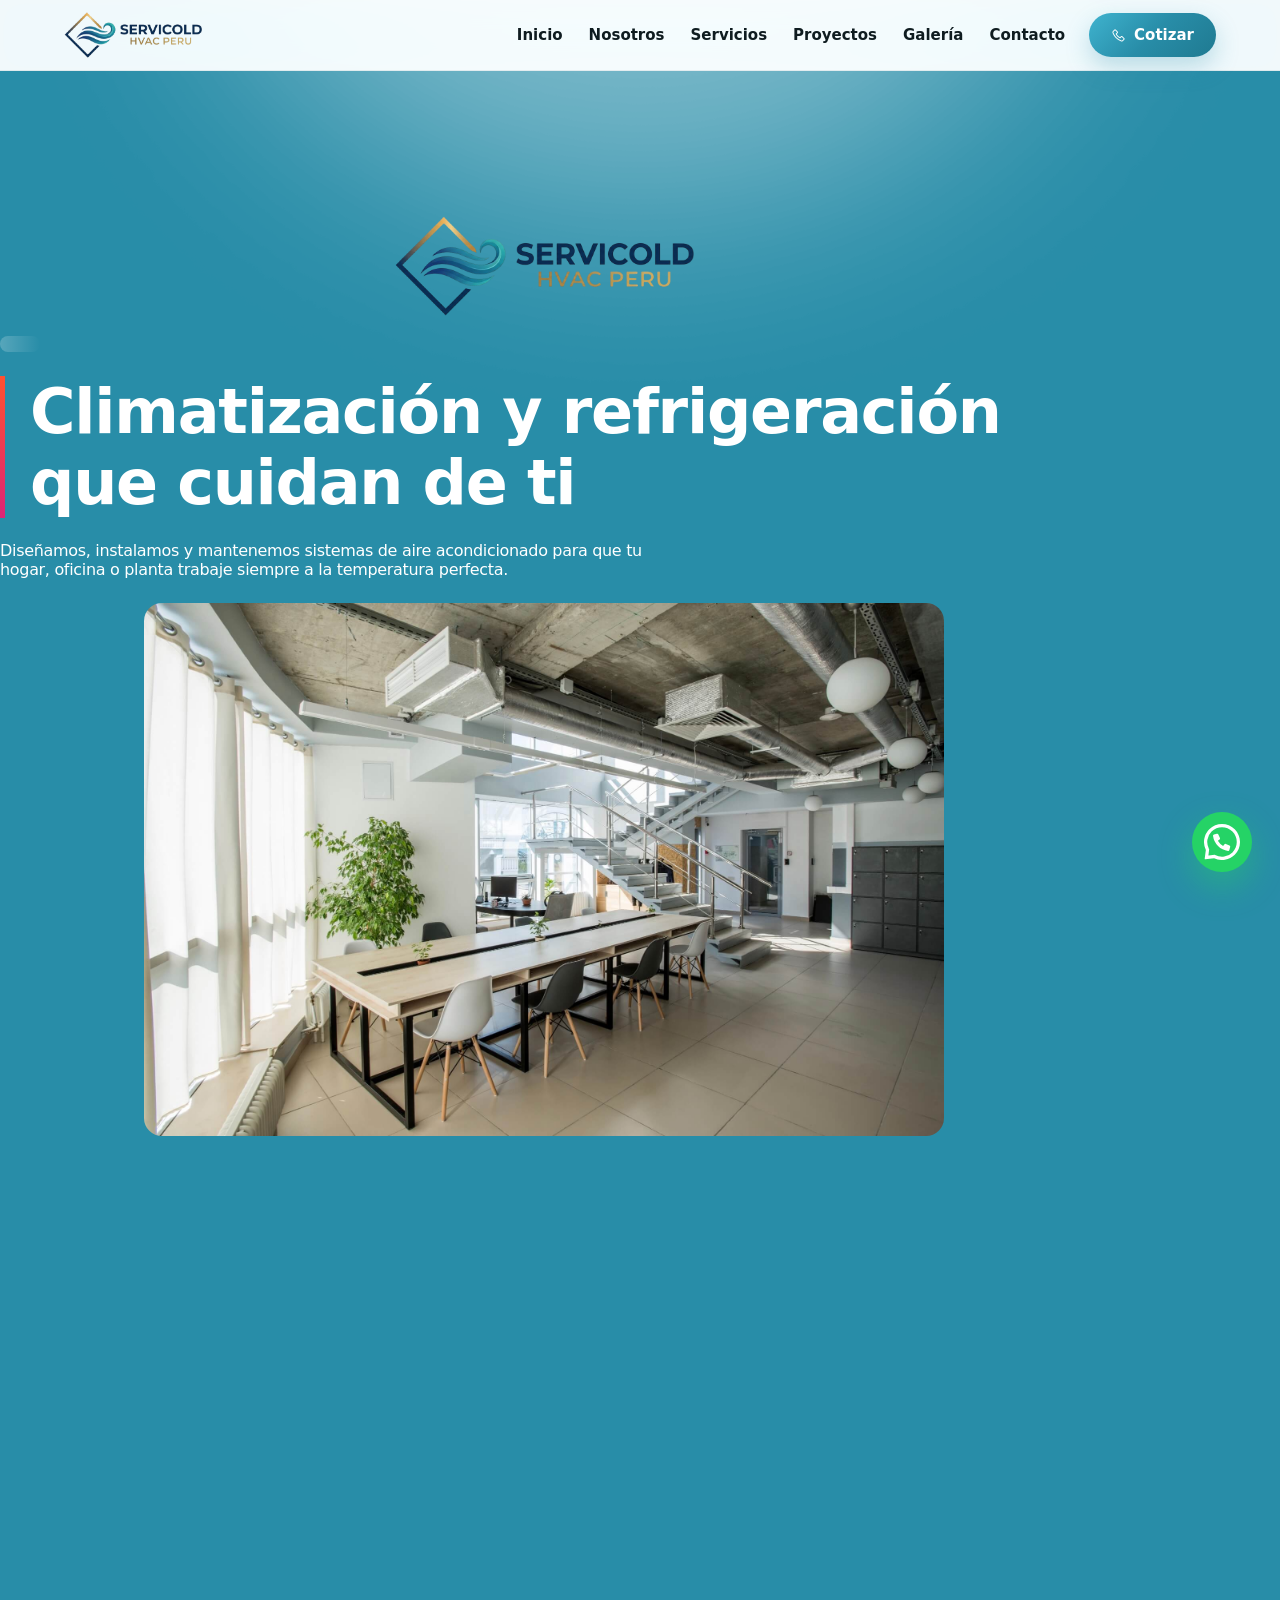
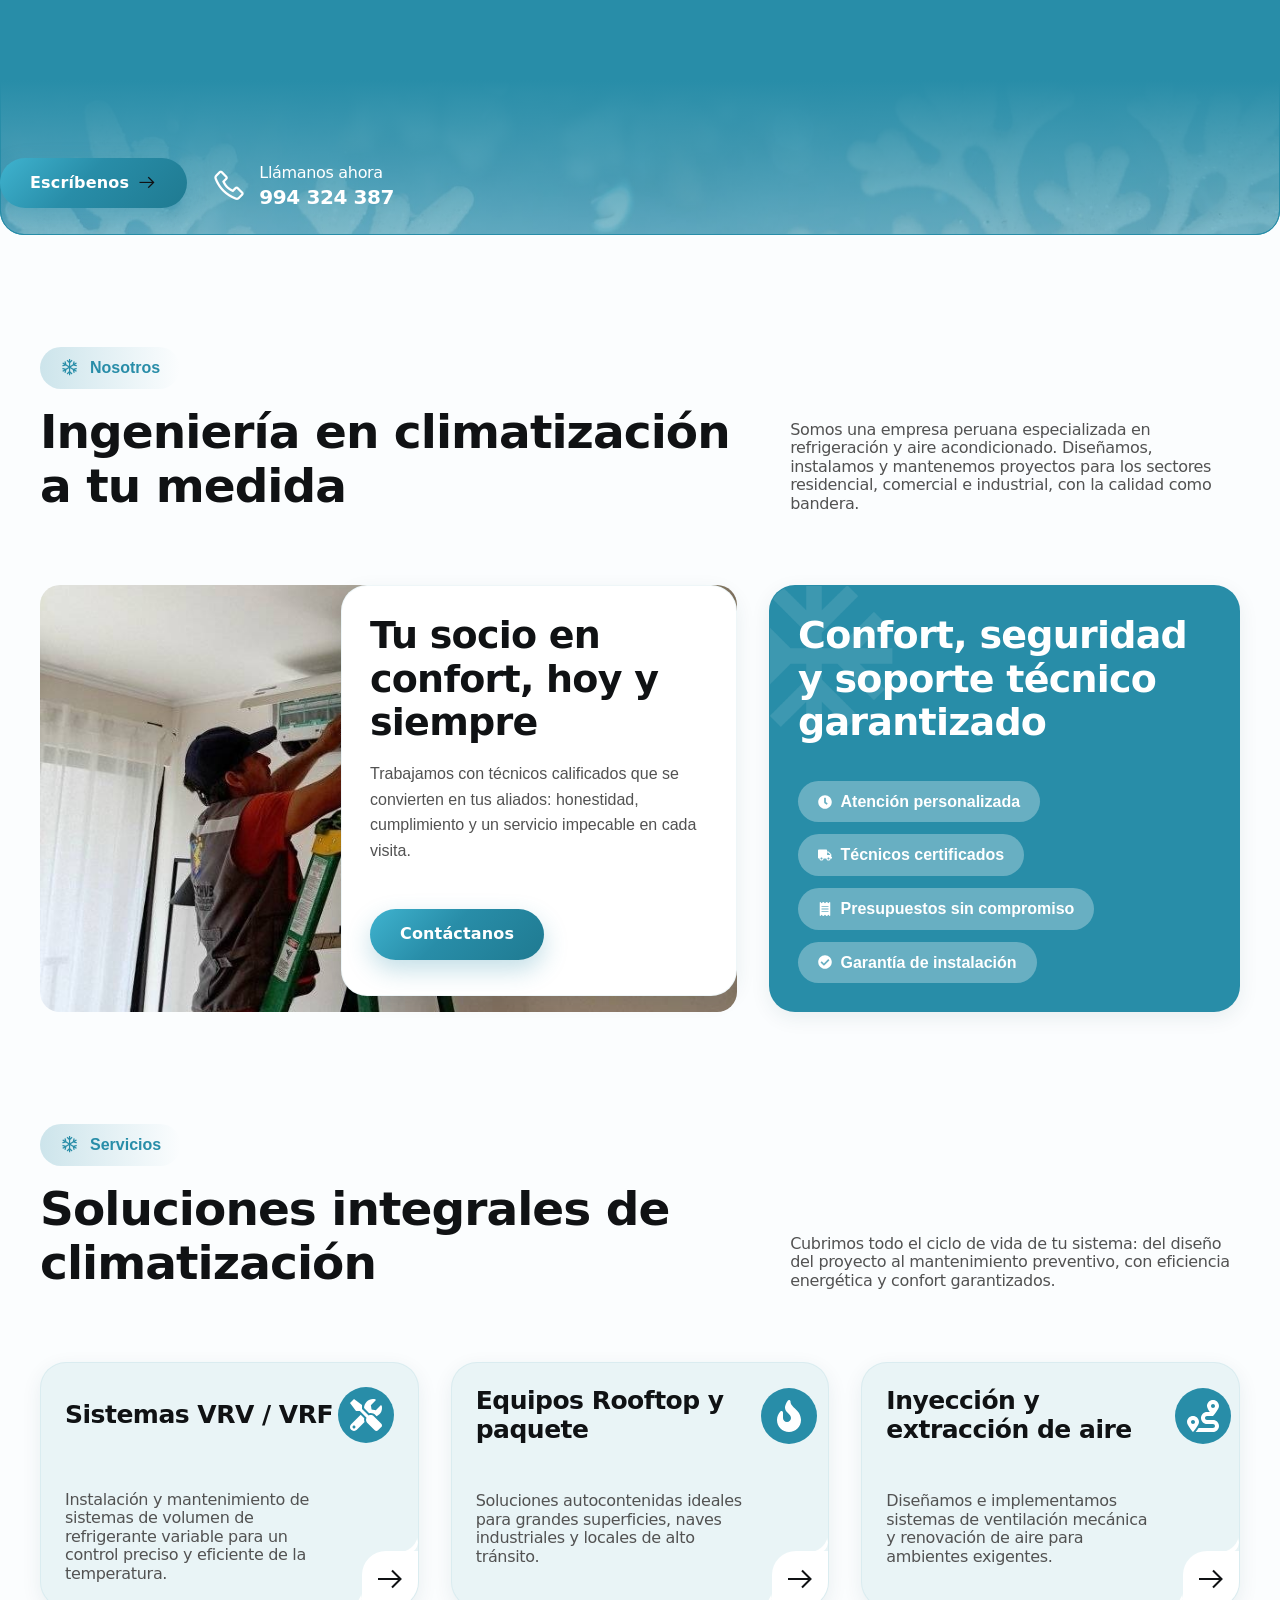
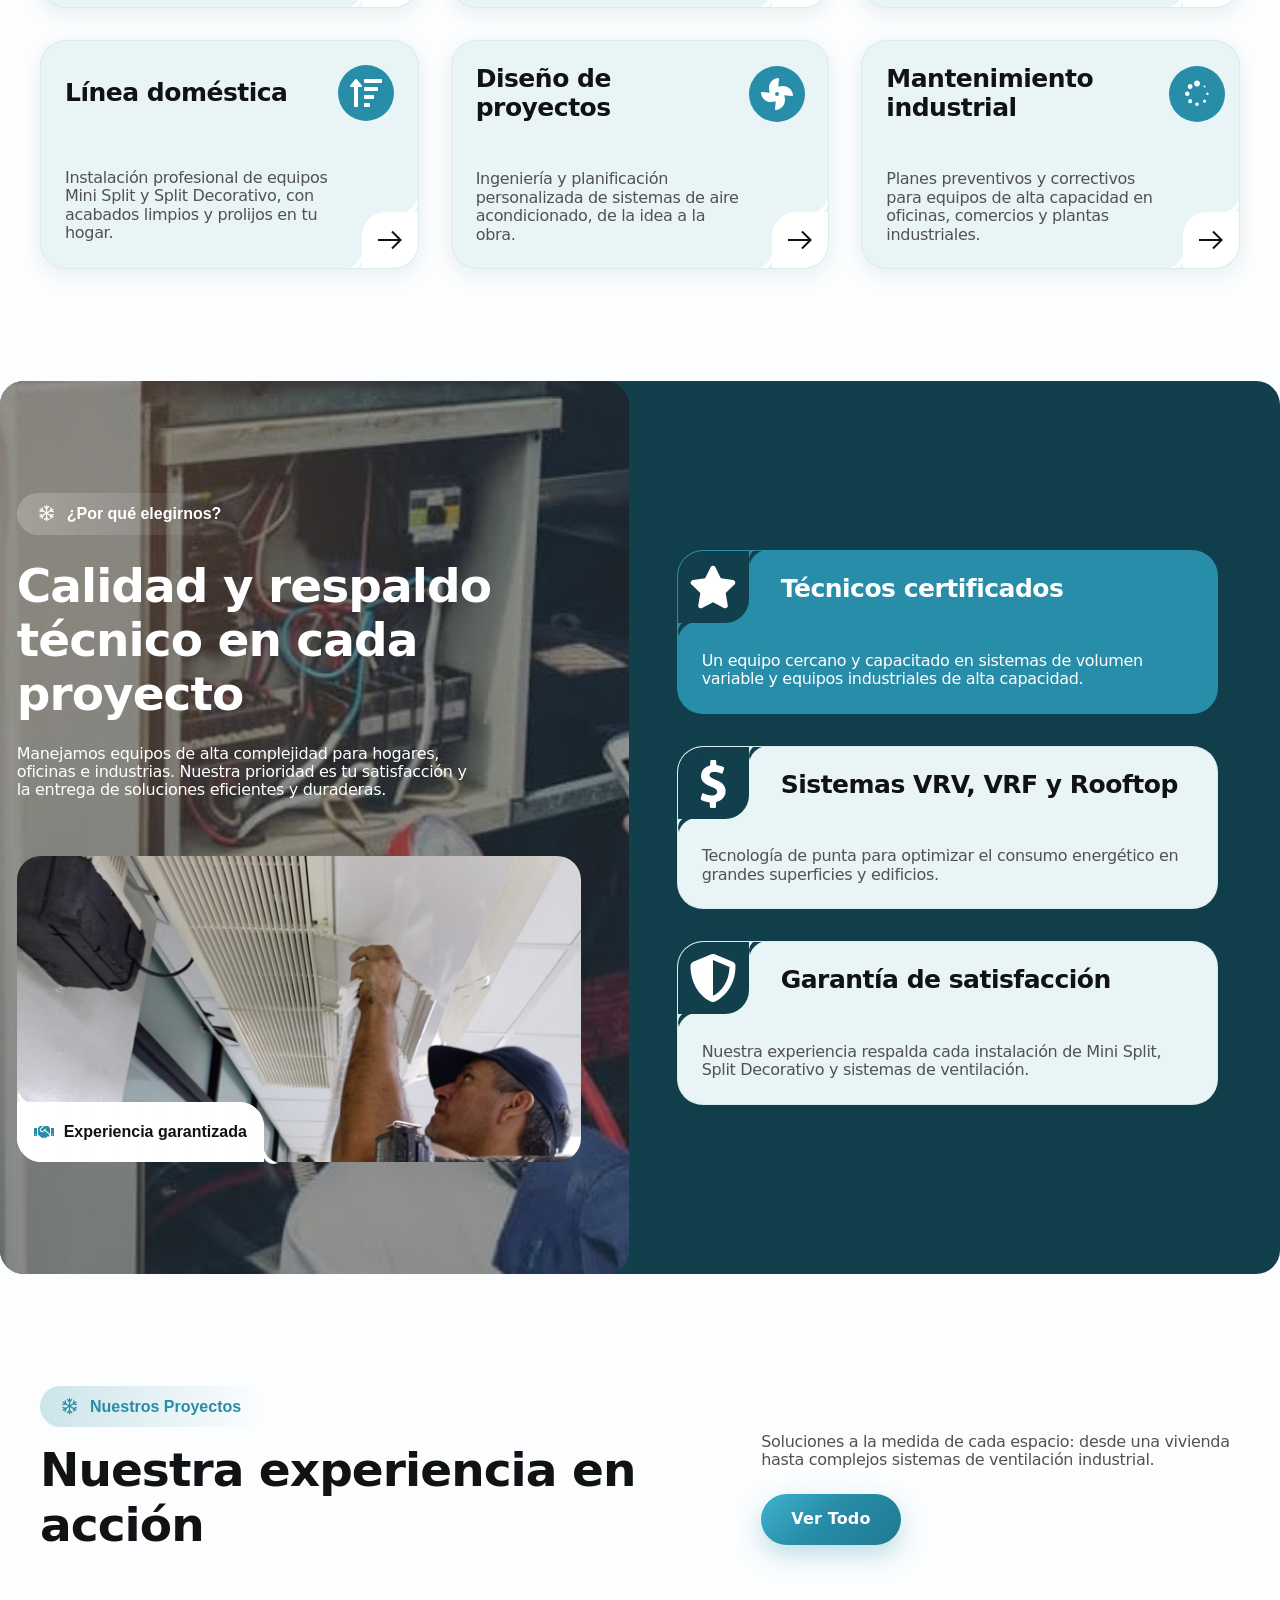
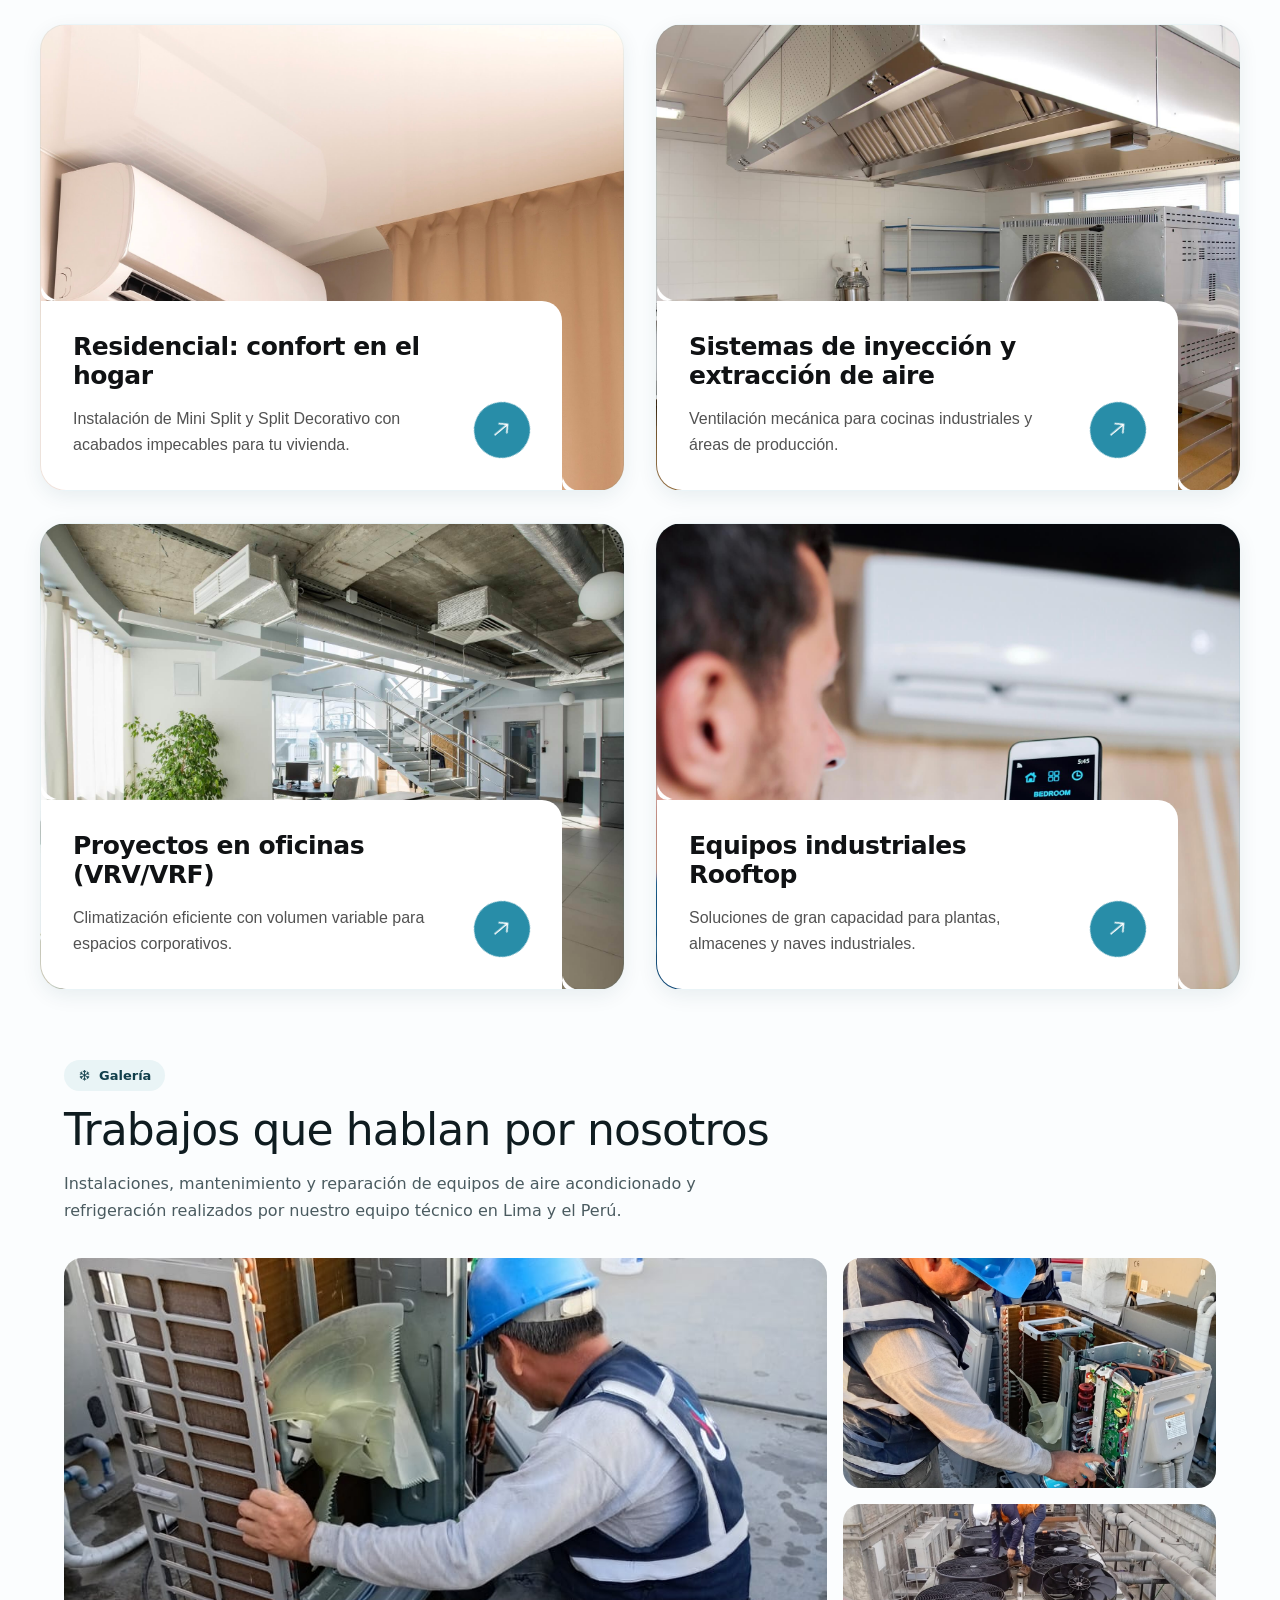
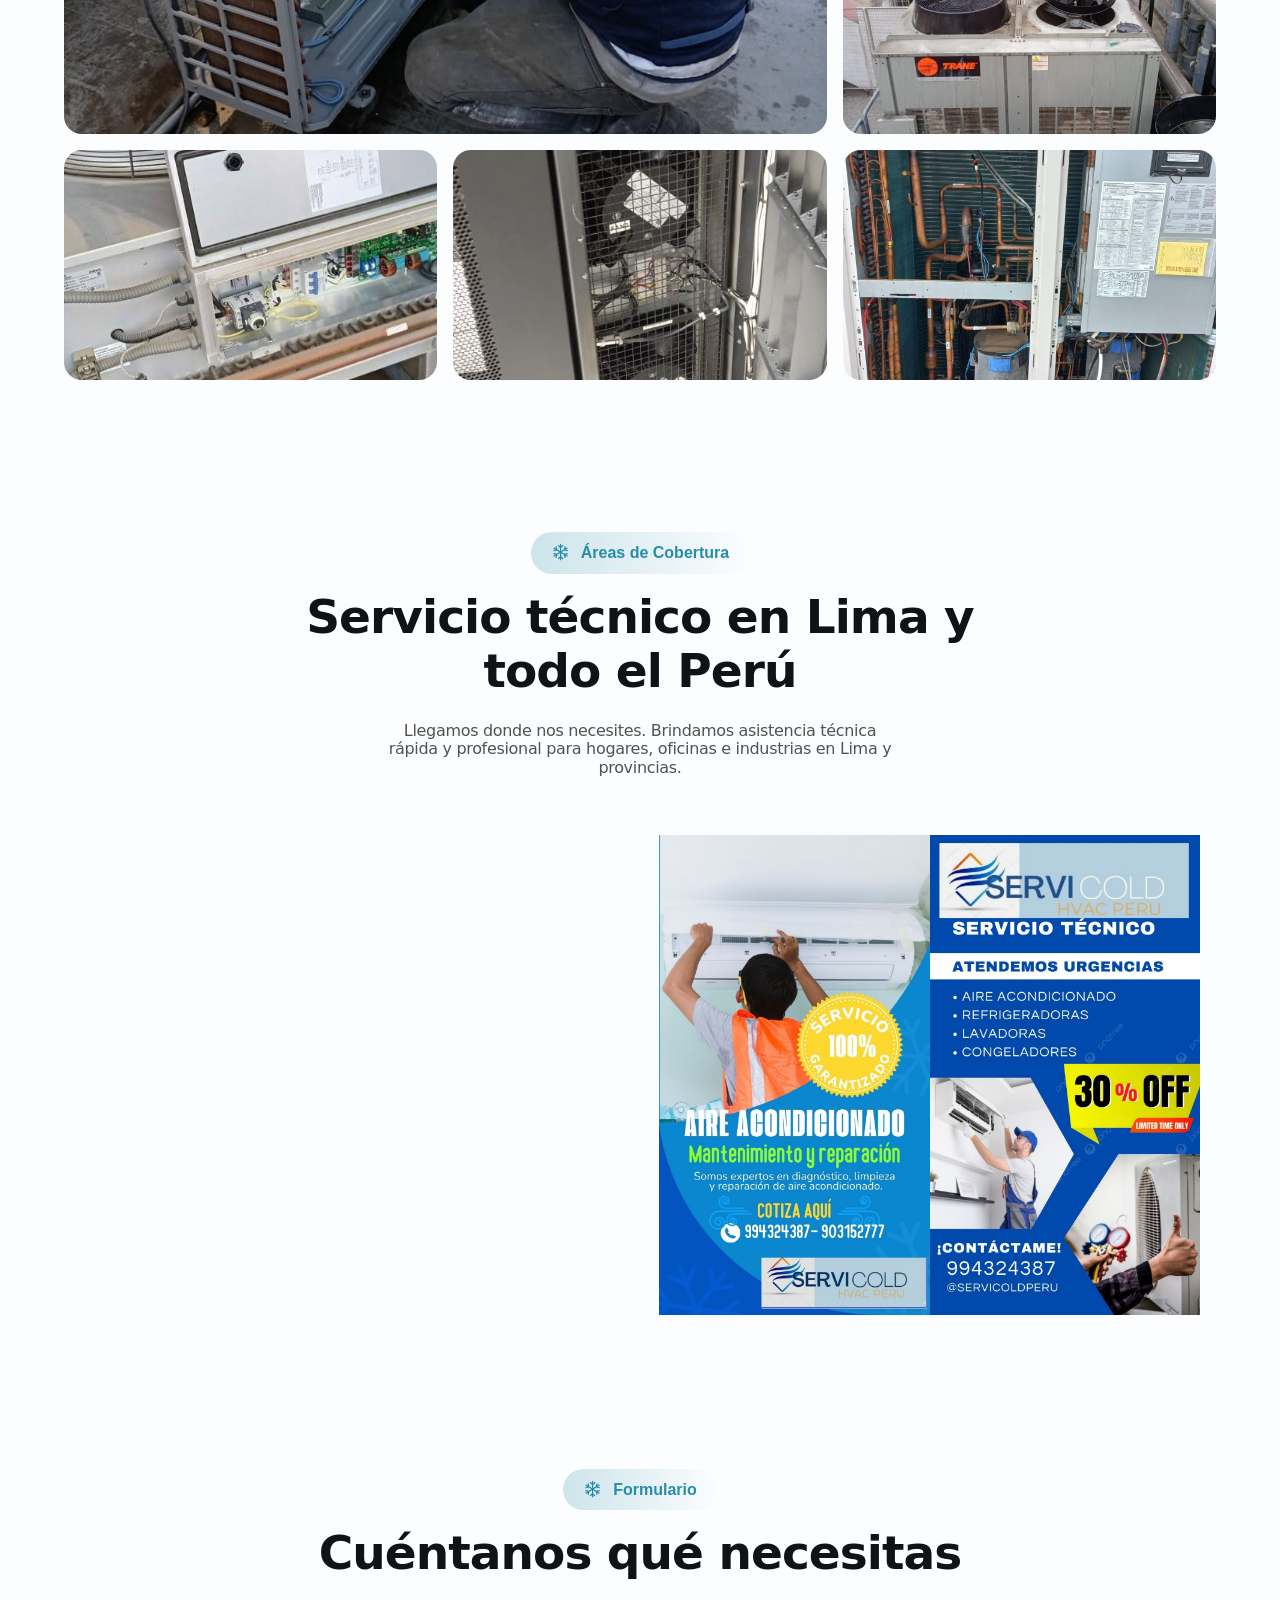
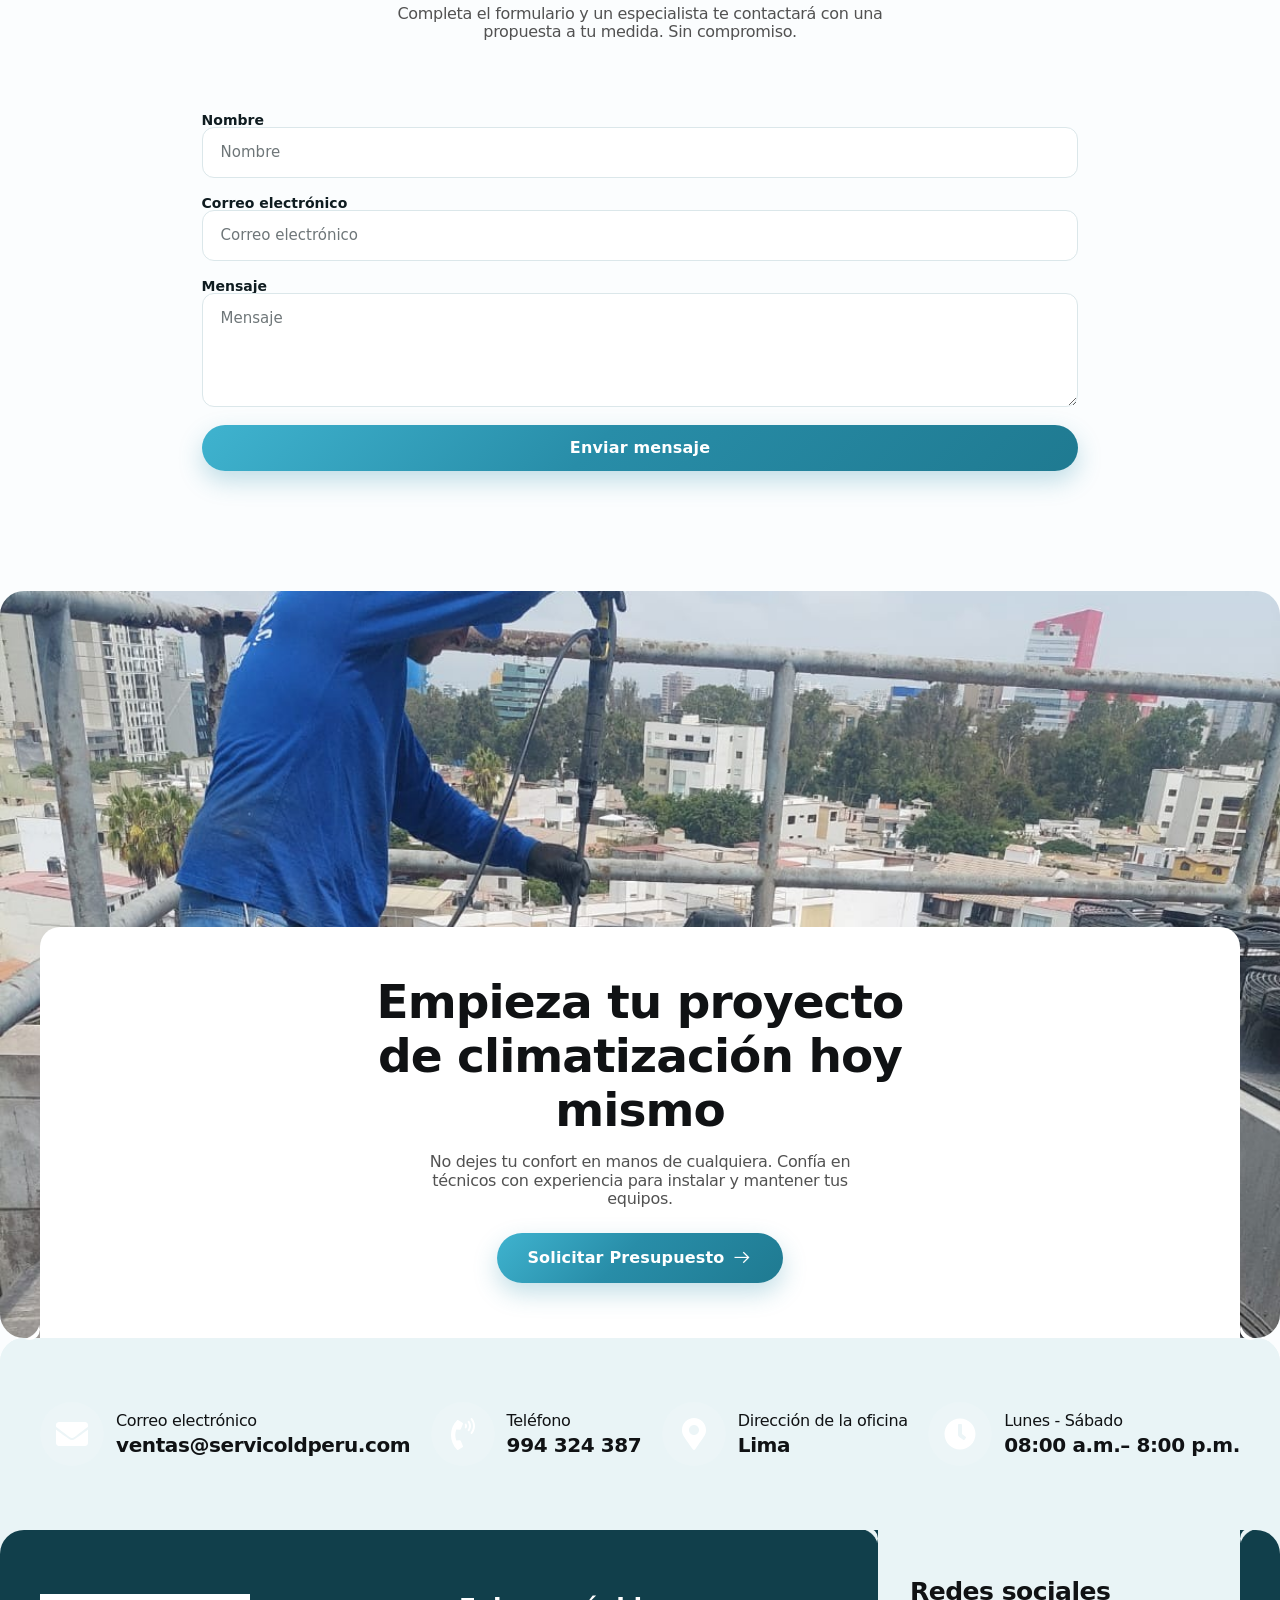
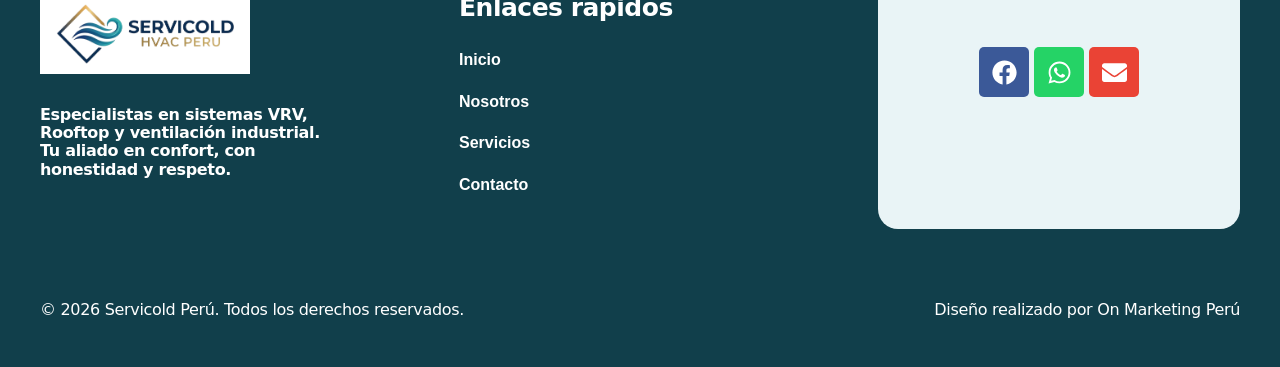
==== commit 100bf7d7: "Cabecera moderna, galeria de trabajos, logo sin fondo y limpieza de seccion vacia" ====
--- a/index.html
+++ b/index.html
@@ -11,12 +11,12 @@
 <meta property="og:title" content="Servicold Perú | Aire Acondicionado y Refrigeración en Lima" />
 <meta property="og:description" content="Especialistas en climatización: instalación, mantenimiento y diseño de proyectos de aire acondicionado para el hogar, el comercio y la industria." />
 <meta property="og:url" content="https://arnix64.github.io/servicold/" />
-<meta property="og:image" content="https://arnix64.github.io/servicold/assets/servicoldperu.com/wp-content/uploads/2026/02/WhatsApp-Image-2026-02-07-at-12.55.28-PM.jpeg" />
+<meta property="og:image" content="https://arnix64.github.io/servicold/assets/img/proyecto-3.jpg" />
 <meta property="og:locale" content="es_PE" />
 <meta name="twitter:card" content="summary_large_image" />
 <meta name="twitter:title" content="Servicold Perú | Aire Acondicionado y Refrigeración en Lima" />
 <meta name="twitter:description" content="Especialistas en climatización para hogares, oficinas e industrias." />
-<meta name="twitter:image" content="https://arnix64.github.io/servicold/assets/servicoldperu.com/wp-content/uploads/2026/02/WhatsApp-Image-2026-02-07-at-12.55.28-PM.jpeg" />
+<meta name="twitter:image" content="https://arnix64.github.io/servicold/assets/img/proyecto-3.jpg" />
 <meta name="theme-color" content="#288da8" />
 <meta name='robots' content='max-image-preview:large' />
 <link rel="alternate" type="application/rss+xml" title="Servicold &raquo; Feed" href="https://servicoldperu.com/feed/" />
@@ -159,12 +159,34 @@
 
 <a class="skip-link screen-reader-text" href="#content">Ir al contenido</a>
 
+<header class="svc-header" id="svcHeader">
+	<div class="svc-header-inner">
+		<a class="svc-header-logo" href="./" aria-label="Servicold Perú — Inicio">
+			<img src="assets/img/servicold-logo.png" alt="Servicold Perú" width="866" height="288" />
+		</a>
+		<nav class="svc-header-nav" id="svcHeaderNav" aria-label="Navegación principal">
+			<a href="./">Inicio</a>
+			<a href="#nosotros">Nosotros</a>
+			<a href="#servicios">Servicios</a>
+			<a href="#proyectos">Proyectos</a>
+			<a href="#galeria">Galería</a>
+			<a href="#contacto">Contacto</a>
+		</nav>
+		<a class="svc-header-cta" href="#contacto">
+			<i class="jki jki-phone-solid" aria-hidden="true"></i> Cotizar
+		</a>
+		<button class="svc-header-toggle" id="svcHeaderToggle" type="button" aria-label="Abrir menú" aria-expanded="false" aria-controls="svcHeaderNav">
+			<span></span><span></span><span></span>
+		</button>
+	</div>
+</header>
+
 		<header data-elementor-type="header" data-elementor-id="118" class="elementor elementor-118 elementor-location-header" data-elementor-post-type="elementor_library">
 			<div class="elementor-element elementor-element-769325ad elementor-hidden-desktop elementor-hidden-tablet elementor-hidden-mobile e-flex e-con-boxed e-con e-parent" data-id="769325ad" data-element_type="container" data-e-type="container">
 					<div class="e-con-inner">
 		<div class="elementor-element elementor-element-65e0e807 e-con-full e-flex e-con e-child" data-id="65e0e807" data-element_type="container" data-e-type="container" data-settings="{&quot;background_background&quot;:&quot;classic&quot;}">
 				<div class="elementor-element elementor-element-7e818fa0 elementor-widget elementor-widget-image" data-id="7e818fa0" data-element_type="widget" data-e-type="widget" data-widget_type="image.default">
-															<img fetchpriority="high" width="949" height="364" src="assets/servicoldperu.com/wp-content/uploads/2026/02/WhatsApp-Image-2026-02-07-at-12.55.28-PM.jpeg" class="attachment-full size-full wp-image-201" alt="" decoding="async" srcset="assets/servicoldperu.com/wp-content/uploads/2026/02/WhatsApp-Image-2026-02-07-at-12.55.28-PM.jpeg 949w, assets/servicoldperu.com/wp-content/uploads/2026/02/WhatsApp-Image-2026-02-07-at-12.55.28-PM-300x115.jpeg 300w, assets/servicoldperu.com/wp-content/uploads/2026/02/WhatsApp-Image-2026-02-07-at-12.55.28-PM-768x295.jpeg 768w, assets/servicoldperu.com/wp-content/uploads/2026/02/WhatsApp-Image-2026-02-07-at-12.55.28-PM-800x307.jpeg 800w" sizes="(max-width: 949px) 100vw, 949px" />															</div>
+															<img fetchpriority="high" width="866" height="288" src="assets/img/servicold-logo.png" class="attachment-full size-full wp-image-201" alt="Servicold Peru" decoding="async"  />															</div>
 				<div class="elementor-element elementor-element-53fc1482 elementor-widget elementor-widget-jkit_nav_menu" data-id="53fc1482" data-element_type="widget" data-e-type="widget" data-settings="{&quot;st_submenu_item_text_normal_bg_background_background&quot;:&quot;classic&quot;,&quot;st_submenu_item_text_hover_bg_background_background&quot;:&quot;classic&quot;}" data-widget_type="jkit_nav_menu.default">
 					<div  class="jeg-elementor-kit jkit-nav-menu break-point-tablet submenu-click-title jeg_module_122__6ac11302db631"  data-item-indicator="&lt;i aria-hidden=&quot;true&quot; class=&quot;icon icon-down-arrow1&quot;&gt;&lt;/i&gt;"><button aria-label="open-menu" class="jkit-hamburger-menu"><i aria-hidden="true" class="icon icon-options"></i></button>
         <div class="jkit-menu-wrapper"><div class="jkit-menu-container"><ul id="menu-menu" class="jkit-menu jkit-menu-direction-flex jkit-submenu-position-top"><li id="menu-item-190" class="menu-item menu-item-type-post_type menu-item-object-page menu-item-home current-menu-item page_item page-item-122 current_page_item menu-item-190"><a href="https://servicoldperu.com/" aria-current="page">Inicio</a></li>
@@ -191,7 +213,7 @@
 		<div class="elementor-element elementor-element-1bea0ac e-con-full e-flex e-con e-child" data-id="1bea0ac" data-element_type="container" data-e-type="container">
 		<div class="elementor-element elementor-element-203bbcf e-con-full animated-slow e-flex elementor-invisible e-con e-child" data-id="203bbcf" data-element_type="container" data-e-type="container" data-settings="{&quot;animation&quot;:&quot;fadeIn&quot;,&quot;animation_mobile&quot;:&quot;none&quot;,&quot;animation_delay&quot;:100}">
 				<div class="elementor-element elementor-element-3ce78f6 elementor-widget elementor-widget-image" data-id="3ce78f6" data-element_type="widget" data-e-type="widget" data-widget_type="image.default">
-															<img decoding="async" width="949" height="364" src="assets/servicoldperu.com/wp-content/uploads/2026/02/WhatsApp-Image-2026-02-07-at-12.55.28-PM.jpeg" class="attachment-full size-full wp-image-201" alt="" srcset="assets/servicoldperu.com/wp-content/uploads/2026/02/WhatsApp-Image-2026-02-07-at-12.55.28-PM.jpeg 949w, assets/servicoldperu.com/wp-content/uploads/2026/02/WhatsApp-Image-2026-02-07-at-12.55.28-PM-300x115.jpeg 300w, assets/servicoldperu.com/wp-content/uploads/2026/02/WhatsApp-Image-2026-02-07-at-12.55.28-PM-768x295.jpeg 768w, assets/servicoldperu.com/wp-content/uploads/2026/02/WhatsApp-Image-2026-02-07-at-12.55.28-PM-800x307.jpeg 800w" sizes="(max-width: 949px) 100vw, 949px" />															</div>
+															<img decoding="async" width="866" height="288" src="assets/img/servicold-logo.png" class="attachment-full size-full wp-image-201" alt="Servicold Peru"  />															</div>
 		<div class="elementor-element elementor-element-c02b308 e-con-full e-flex e-con e-child" data-id="c02b308" data-element_type="container" data-e-type="container">
 		<div class="elementor-element elementor-element-3e9f80c e-con-full animated-slow e-flex elementor-invisible e-con e-child" data-id="3e9f80c" data-element_type="container" data-e-type="container" data-settings="{&quot;animation&quot;:&quot;fadeInRight&quot;,&quot;animation_delay&quot;:100,&quot;animation_mobile&quot;:&quot;none&quot;}">
 				<div class="elementor-element elementor-element-e521363 elementor-icon-list--layout-traditional elementor-list-item-link-full_width elementor-widget elementor-widget-icon-list" data-id="e521363" data-element_type="widget" data-e-type="widget" data-widget_type="icon-list.default">
@@ -828,6 +850,33 @@
 				</div>
 					</div>
 				</div>
+		<section id="galeria" class="svc-gallery-section">
+			<div class="svc-gallery-head">
+				<span class="svc-chip"><i class="jki jki-snowflake-solid" aria-hidden="true"></i> Galería</span>
+				<h2 class="svc-gallery-title">Trabajos que hablan por nosotros</h2>
+				<p class="svc-gallery-sub">Instalaciones, mantenimiento y reparación de equipos de aire acondicionado y refrigeración realizados por nuestro equipo técnico en Lima y el Perú.</p>
+			</div>
+			<div class="svc-gallery">
+				<a class="svc-gallery-item" href="assets/img/proyecto-1.jpg" title="Mantenimiento de aire acondicionado en azotea">
+					<img src="assets/img/proyecto-1.jpg" alt="Técnico dando mantenimiento a equipo de aire acondicionado en azotea" loading="lazy" />
+				</a>
+				<a class="svc-gallery-item" href="assets/img/proyecto-2.jpg" title="Reparación de equipo de aire acondicionado">
+					<img src="assets/img/proyecto-2.jpg" alt="Reparación de sistema de aire acondicionado y componentes eléctricos" loading="lazy" />
+				</a>
+				<a class="svc-gallery-item" href="assets/img/proyecto-3.jpg" title="Mantenimiento de chiller industrial">
+					<img src="assets/img/proyecto-3.jpg" alt="Mantenimiento de chiller industrial en azotea" loading="lazy" />
+				</a>
+				<a class="svc-gallery-item" href="assets/img/proyecto-4.jpg" title="Revisión de tablero eléctrico">
+					<img src="assets/img/proyecto-4.jpg" alt="Revisión de tablero eléctrico de equipo de aire acondicionado" loading="lazy" />
+				</a>
+				<a class="svc-gallery-item" href="assets/img/proyecto-5.jpg" title="Unidad condensadora VRF">
+					<img src="assets/img/proyecto-5.jpg" alt="Mantenimiento de ventiladores en unidad condensadora VRF" loading="lazy" />
+				</a>
+				<a class="svc-gallery-item" href="assets/img/proyecto-6.jpg" title="Compresores y tubería de refrigeración">
+					<img src="assets/img/proyecto-6.jpg" alt="Mantenimiento de compresores y tubería de refrigeración" loading="lazy" />
+				</a>
+			</div>
+		</section>
 		<div class="elementor-element elementor-element-62a6235e e-flex e-con-boxed e-con e-parent" data-id="62a6235e" data-element_type="container" data-e-type="container">
 					<div class="e-con-inner">
 		<div class="elementor-element elementor-element-7c461982 e-con-full e-flex e-con e-child" data-id="7c461982" data-element_type="container" data-e-type="container">
@@ -961,12 +1010,7 @@
 				</div>
 					</div>
 				</div>
-		<div class="elementor-element elementor-element-9bed78b e-flex e-con-boxed e-con e-parent" data-id="9bed78b" data-element_type="container" data-e-type="container">
-					<div class="e-con-inner">
-				<div class="elementor-element elementor-element-2c8ddb9 elementor-widget elementor-widget-image" data-id="2c8ddb9" data-element_type="widget" data-e-type="widget" data-widget_type="image.default">
-															<img decoding="async" src="assets/servicoldperu.com/wp-content/plugins/elementor/assets/images/placeholder.png" title="" alt="" loading="lazy" />															</div>
-					</div>
-				</div>
+		
 				</div>
 				<footer data-elementor-type="footer" data-elementor-id="120" class="elementor elementor-120 elementor-location-footer" data-elementor-post-type="elementor_library">
 			<div class="elementor-element elementor-element-20549f9b e-con-full e-flex e-con e-parent" data-id="20549f9b" data-element_type="container" data-e-type="container" data-settings="{&quot;background_background&quot;:&quot;classic&quot;}">
@@ -1031,7 +1075,7 @@
 		<div class="elementor-element elementor-element-35d829d1 e-con-full e-flex e-con e-child" data-id="35d829d1" data-element_type="container" data-e-type="container">
 		<div class="elementor-element elementor-element-221cdd3d e-con-full e-flex e-con e-child" data-id="221cdd3d" data-element_type="container" data-e-type="container">
 				<div class="elementor-element elementor-element-3af15d8 elementor-widget elementor-widget-image" data-id="3af15d8" data-element_type="widget" data-e-type="widget" data-widget_type="image.default">
-															<img width="949" height="364" src="assets/servicoldperu.com/wp-content/uploads/2026/02/WhatsApp-Image-2026-02-07-at-12.55.28-PM.jpeg" class="attachment-full size-full wp-image-201" alt="" decoding="async" srcset="assets/servicoldperu.com/wp-content/uploads/2026/02/WhatsApp-Image-2026-02-07-at-12.55.28-PM.jpeg 949w, assets/servicoldperu.com/wp-content/uploads/2026/02/WhatsApp-Image-2026-02-07-at-12.55.28-PM-300x115.jpeg 300w, assets/servicoldperu.com/wp-content/uploads/2026/02/WhatsApp-Image-2026-02-07-at-12.55.28-PM-768x295.jpeg 768w, assets/servicoldperu.com/wp-content/uploads/2026/02/WhatsApp-Image-2026-02-07-at-12.55.28-PM-800x307.jpeg 800w" sizes="(max-width: 949px) 100vw, 949px" />															</div>
+															<img width="866" height="288" src="assets/img/servicold-logo.png" class="attachment-full size-full wp-image-201" alt="Servicold Peru" decoding="async"  />															</div>
 				<div class="elementor-element elementor-element-41d2cc2e elementor-widget__width-initial elementor-widget-mobile__width-inherit elementor-widget elementor-widget-elementskit-heading" data-id="41d2cc2e" data-element_type="widget" data-e-type="widget" data-widget_type="elementskit-heading.default">
 					<div class="ekit-wid-con" ><div class="ekit-heading elementskit-section-title-wraper text_left   ekit_heading_tablet-   ekit_heading_mobile-"><p class="ekit-heading--title elementskit-section-title ">Especialistas en sistemas VRV, Rooftop y ventilación industrial. Tu aliado en confort, con honestidad y respeto.</p></div></div>				</div>
 				</div>
--- a/custom.css
+++ b/custom.css
@@ -195,3 +195,233 @@
   .elementor-button { padding: 13px 24px !important; }
   h1, .elementor-heading-title { letter-spacing: -0.01em; }
 }
+
+/* ---------- Logo (sin fondo, sin filtros) ---------- */
+.elementor-widget-image img[src*="servicold-logo"] {
+  border: 0 !important;
+  box-shadow: none !important;
+  border-radius: 0 !important;
+  background: transparent !important;
+  max-width: 300px !important;
+  width: auto !important;
+  height: auto !important;
+}
+footer .elementor-widget-image img[src*="servicold-logo"] {
+  background: #ffffff !important;
+  padding: 10px 16px;
+  border-radius: 14px;
+  max-width: 210px !important;
+}
+
+/* ---------- Galería de trabajos ---------- */
+.svc-gallery-section {
+  max-width: 1200px;
+  margin: 0 auto;
+  padding: 70px 24px 40px;
+}
+.svc-gallery-head { max-width: 720px; margin-bottom: 34px; }
+.svc-chip {
+  display: inline-flex;
+  align-items: center;
+  gap: 8px;
+  background: var(--brand-light);
+  color: var(--brand-dark);
+  font-weight: 600;
+  font-size: 13px;
+  padding: 6px 14px;
+  border-radius: 999px;
+  margin-bottom: 14px;
+}
+.svc-gallery-title { font-size: clamp(28px, 4vw, 44px); margin: 0 0 14px; color: var(--ink); }
+.svc-gallery-sub { color: var(--body); font-size: 16px; margin: 0; }
+.svc-gallery {
+  display: grid;
+  grid-template-columns: repeat(3, 1fr);
+  grid-auto-rows: 230px;
+  gap: 16px;
+}
+.svc-gallery-item {
+  position: relative;
+  display: block;
+  overflow: hidden;
+  border-radius: var(--radius);
+  box-shadow: var(--shadow-sm);
+  background: var(--brand-light);
+}
+.svc-gallery-item img {
+  width: 100%;
+  height: 100%;
+  object-fit: cover;
+  display: block;
+  border-radius: 0 !important;
+  transition: transform .55s var(--ease);
+}
+.svc-gallery-item:first-child { grid-column: span 2; grid-row: span 2; }
+.svc-gallery-item::after {
+  content: "";
+  position: absolute;
+  inset: 0;
+  background: linear-gradient(180deg, transparent 55%, rgba(17, 63, 75, .55));
+  opacity: 0;
+  transition: opacity .35s var(--ease);
+}
+.svc-gallery-item:hover img { transform: scale(1.07); }
+.svc-gallery-item:hover::after { opacity: 1; }
+
+/* Lightbox */
+.svc-lightbox {
+  position: fixed;
+  inset: 0;
+  background: rgba(6, 20, 25, .92);
+  display: flex;
+  align-items: center;
+  justify-content: center;
+  padding: 30px;
+  z-index: 99999;
+  opacity: 0;
+  pointer-events: none;
+  transition: opacity .3s var(--ease);
+}
+.svc-lightbox.is-open { opacity: 1; pointer-events: auto; }
+.svc-lightbox img { max-width: 92vw; max-height: 88vh; border-radius: 12px; box-shadow: 0 30px 80px rgba(0, 0, 0, .5); }
+.svc-lightbox-close {
+  position: absolute;
+  top: 16px;
+  right: 24px;
+  color: #fff;
+  font-size: 36px;
+  line-height: 1;
+  cursor: pointer;
+  background: none;
+  border: 0;
+}
+
+@media (max-width: 900px) {
+  .svc-gallery { grid-template-columns: repeat(2, 1fr); grid-auto-rows: 200px; }
+  .svc-gallery-item:first-child { grid-column: span 2; grid-row: span 1; }
+}
+@media (max-width: 560px) {
+  .svc-gallery { grid-template-columns: 1fr; grid-auto-rows: 240px; }
+  .svc-gallery-item:first-child { grid-column: span 1; grid-row: span 1; }
+  .svc-gallery-section { padding: 50px 18px 30px; }
+}
+
+/* ---------- Cabecera fija moderna ---------- */
+body { padding-top: 78px !important; }
+
+.svc-header {
+  position: fixed;
+  top: 0;
+  left: 0;
+  right: 0;
+  z-index: 9999;
+  background: rgba(255, 255, 255, .94);
+  backdrop-filter: saturate(180%) blur(12px);
+  -webkit-backdrop-filter: saturate(180%) blur(12px);
+  border-bottom: 1px solid rgba(17, 63, 75, .08);
+  transition: box-shadow .3s var(--ease), background .3s var(--ease);
+}
+.svc-header.is-scrolled {
+  background: rgba(255, 255, 255, .99);
+  box-shadow: 0 10px 30px rgba(17, 63, 75, .10);
+}
+.svc-header-inner {
+  max-width: 1200px;
+  margin: 0 auto;
+  padding: 12px 24px;
+  display: flex;
+  align-items: center;
+  gap: 24px;
+}
+.svc-header-logo { display: flex; align-items: center; }
+.svc-header-logo img { height: 46px; width: auto; display: block; }
+.svc-header-nav { display: flex; align-items: center; gap: 26px; margin-left: auto; }
+.svc-header-nav a {
+  font-family: var(--font-head);
+  font-weight: 600;
+  font-size: 15px;
+  color: var(--ink);
+  text-decoration: none;
+  position: relative;
+  padding: 6px 0;
+}
+.svc-header-nav a::after {
+  content: "";
+  position: absolute;
+  left: 0;
+  bottom: 0;
+  height: 2px;
+  width: 0;
+  border-radius: 2px;
+  background: linear-gradient(90deg, var(--brand-3), var(--brand-2));
+  transition: width .3s var(--ease);
+}
+.svc-header-nav a:hover { color: var(--brand); }
+.svc-header-nav a:hover::after { width: 100%; }
+.svc-header-cta {
+  display: inline-flex;
+  align-items: center;
+  gap: 8px;
+  background: linear-gradient(135deg, var(--brand-3), var(--brand), var(--brand-2));
+  color: #fff;
+  font-family: var(--font-head);
+  font-weight: 600;
+  font-size: 15px;
+  padding: 11px 22px;
+  border-radius: 999px;
+  text-decoration: none;
+  box-shadow: 0 10px 24px rgba(40, 141, 168, .28);
+  transition: transform .3s var(--ease), box-shadow .3s var(--ease);
+}
+.svc-header-cta:hover { transform: translateY(-2px); box-shadow: 0 16px 34px rgba(40, 141, 168, .38); }
+.svc-header-toggle {
+  display: none;
+  flex-direction: column;
+  gap: 5px;
+  background: none;
+  border: 0;
+  cursor: pointer;
+  padding: 8px;
+  margin-left: auto;
+}
+.svc-header-toggle span {
+  display: block;
+  width: 26px;
+  height: 2.5px;
+  border-radius: 2px;
+  background: var(--ink);
+  transition: transform .3s var(--ease), opacity .3s var(--ease);
+}
+.svc-header.is-open .svc-header-toggle span:nth-child(1) { transform: translateY(7.5px) rotate(45deg); }
+.svc-header.is-open .svc-header-toggle span:nth-child(2) { opacity: 0; }
+.svc-header.is-open .svc-header-toggle span:nth-child(3) { transform: translateY(-7.5px) rotate(-45deg); }
+
+@media (max-width: 980px) {
+  body { padding-top: 66px !important; }
+  .svc-header-nav {
+    position: absolute;
+    top: 100%;
+    left: 0;
+    right: 0;
+    margin-left: 0;
+    flex-direction: column;
+    align-items: stretch;
+    gap: 0;
+    padding: 8px 24px 16px;
+    background: #fff;
+    box-shadow: 0 18px 40px rgba(17, 63, 75, .14);
+    transform: translateY(-8px);
+    opacity: 0;
+    pointer-events: none;
+    transition: opacity .25s var(--ease), transform .25s var(--ease);
+  }
+  .svc-header.is-open .svc-header-nav { opacity: 1; transform: translateY(0); pointer-events: auto; }
+  .svc-header-nav a { padding: 13px 0; border-bottom: 1px solid rgba(17, 63, 75, .07); }
+  .svc-header-nav a::after { display: none; }
+  .svc-header-toggle { display: flex; }
+}
+@media (max-width: 560px) {
+  .svc-header-logo img { height: 36px; }
+  .svc-header-cta { padding: 10px 16px; font-size: 14px; }
+  .svc-header-inner { padding: 10px 16px; gap: 12px; }
+}
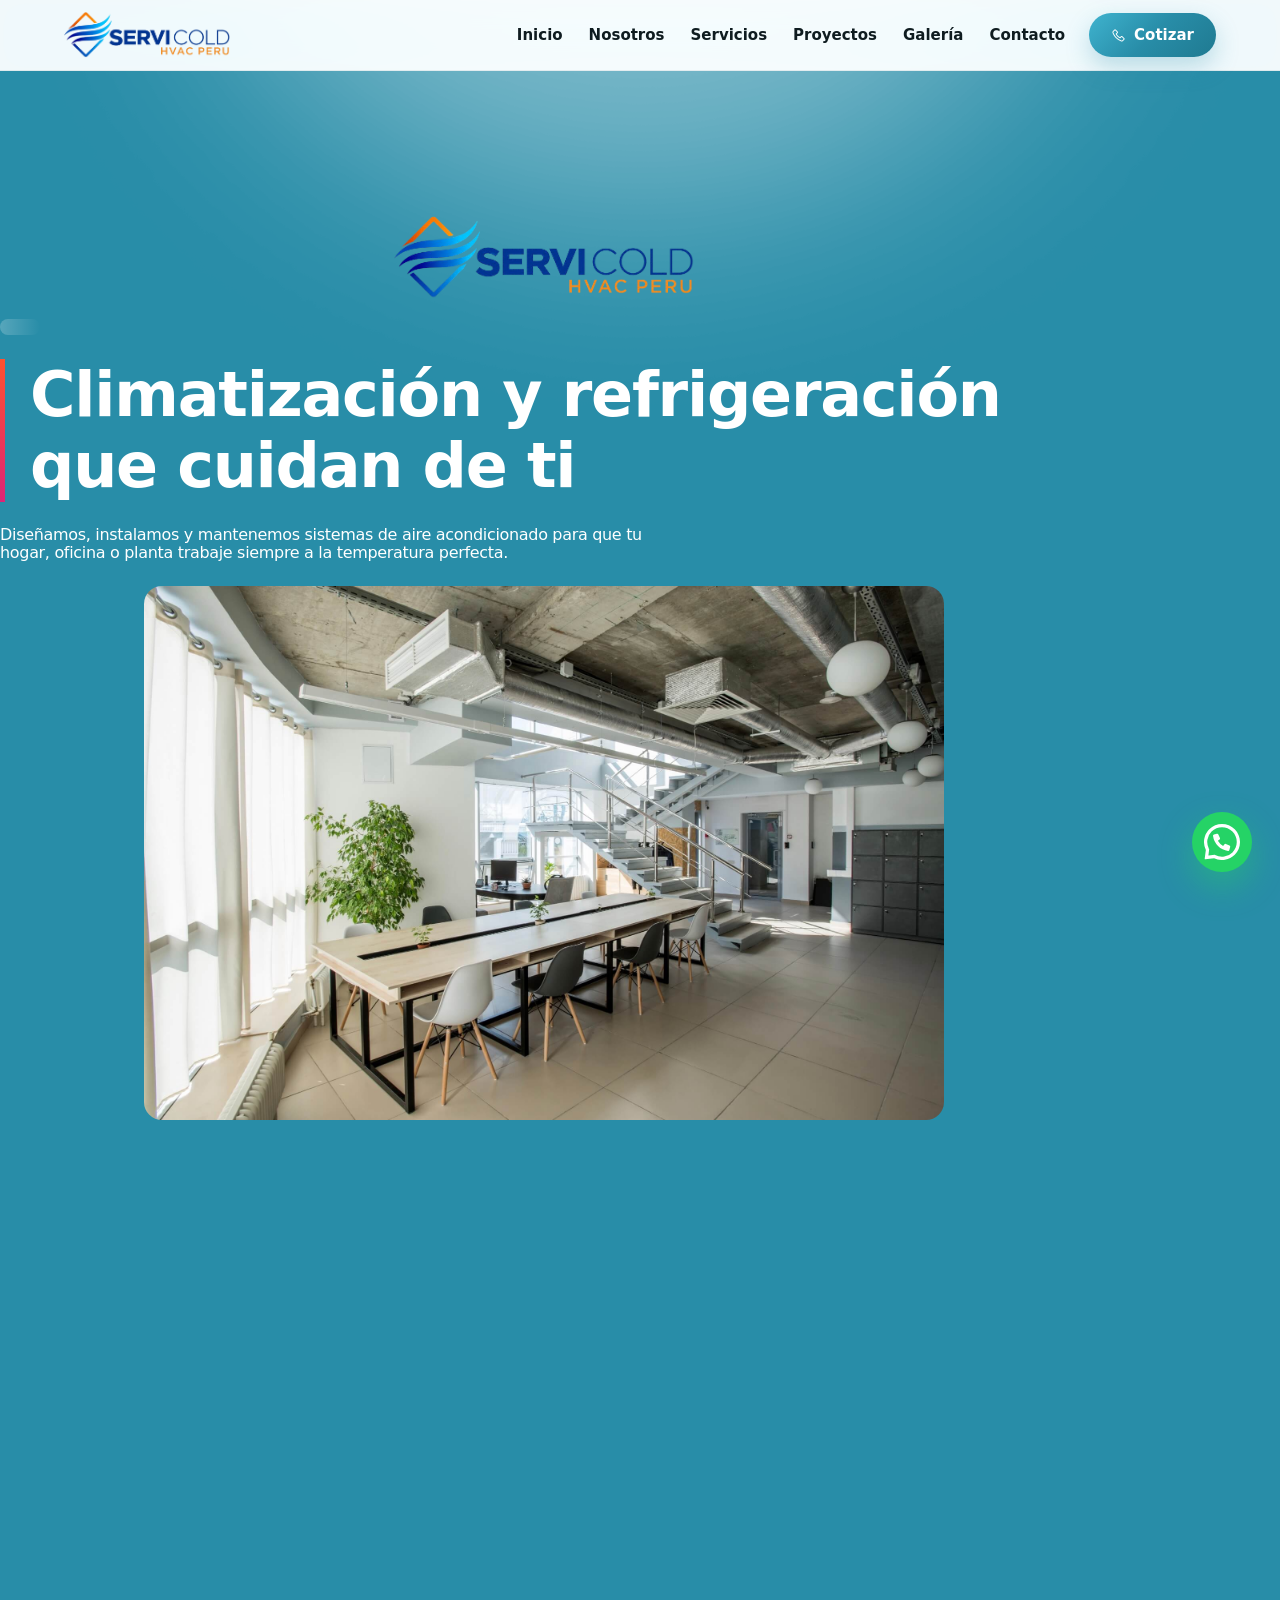
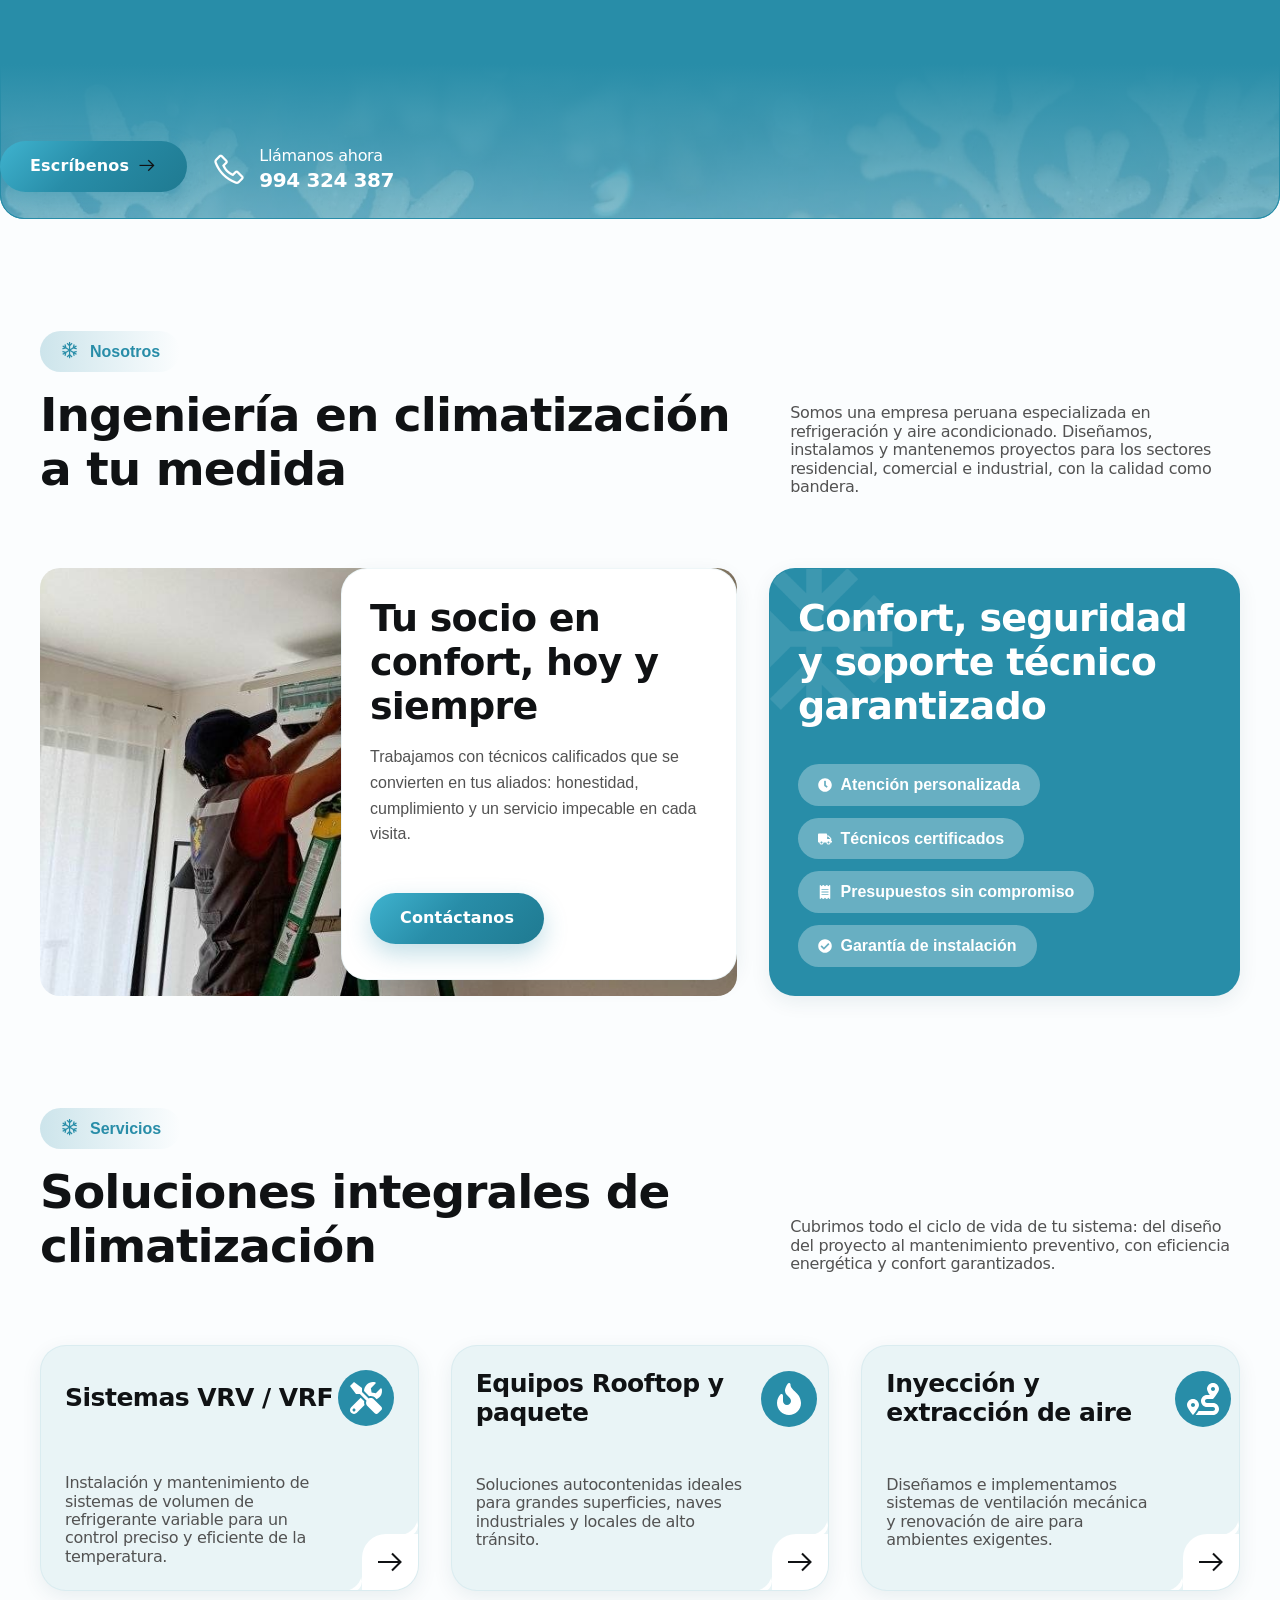
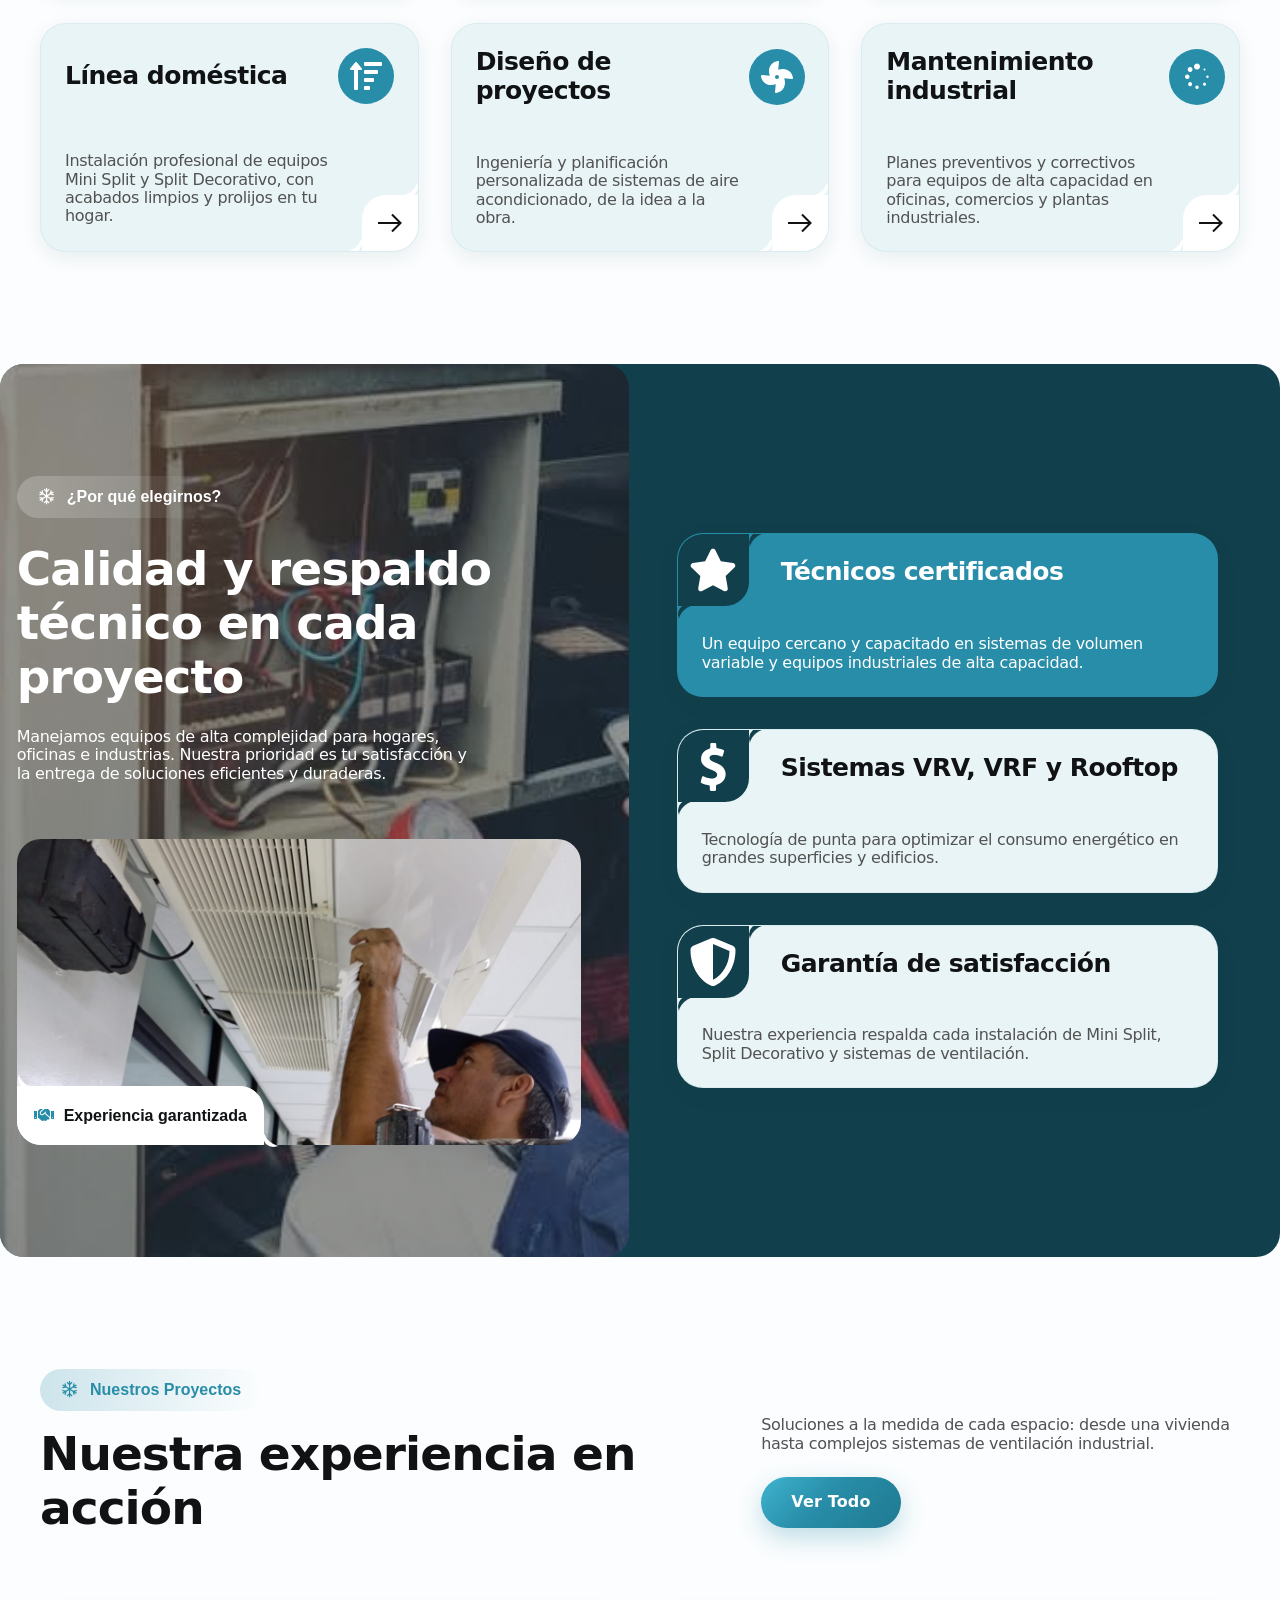
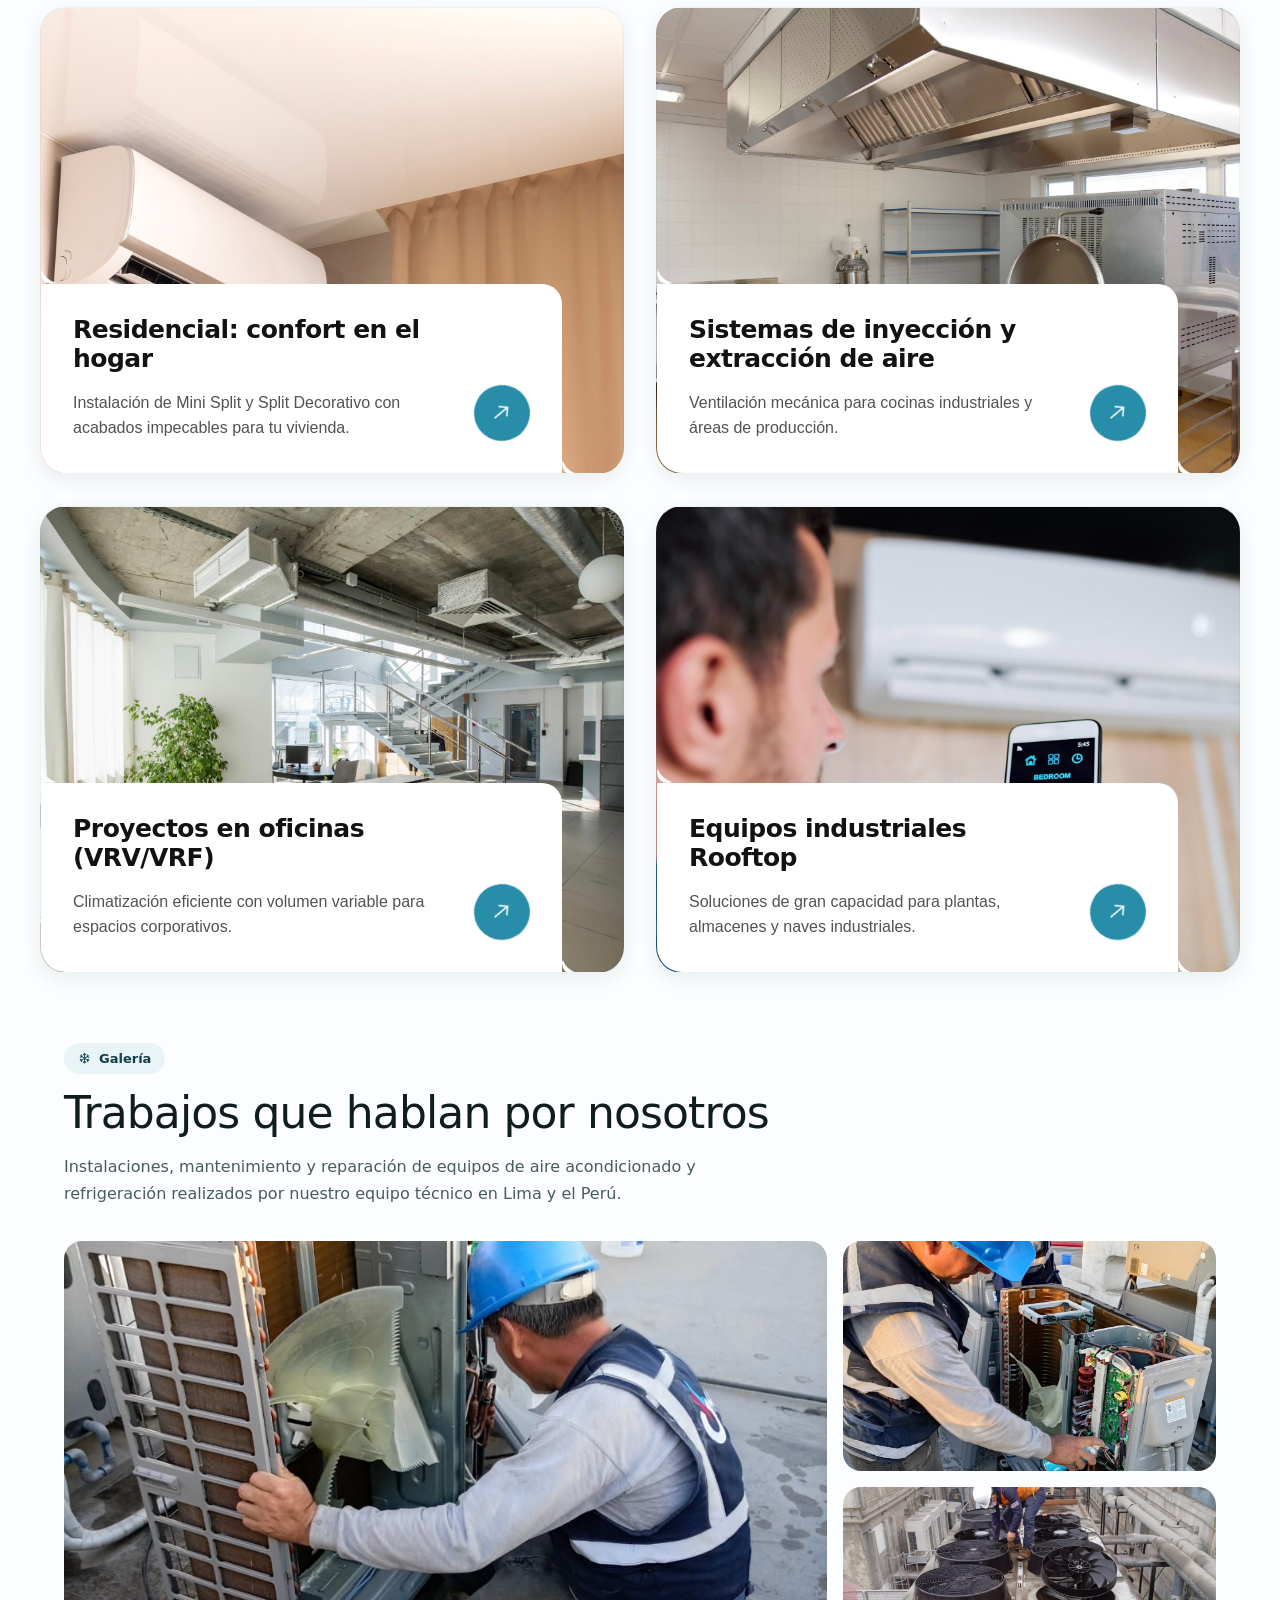
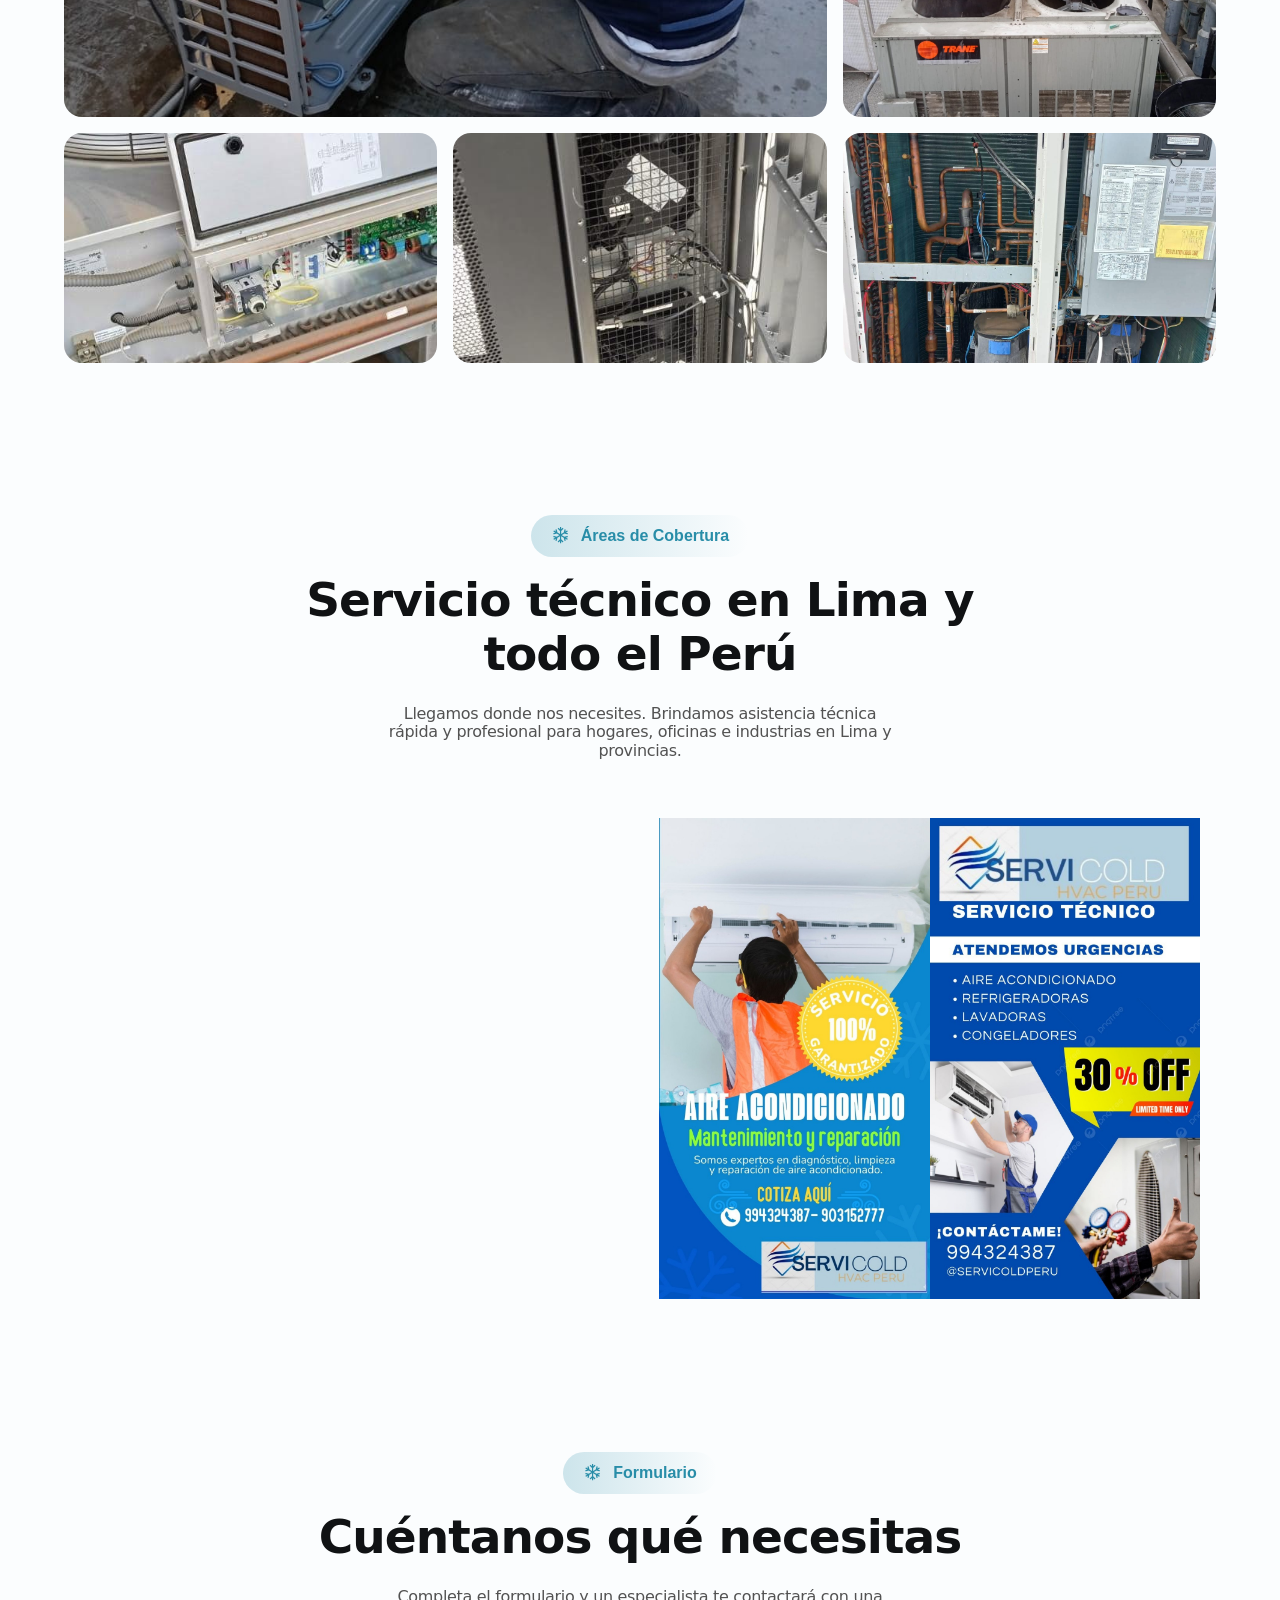
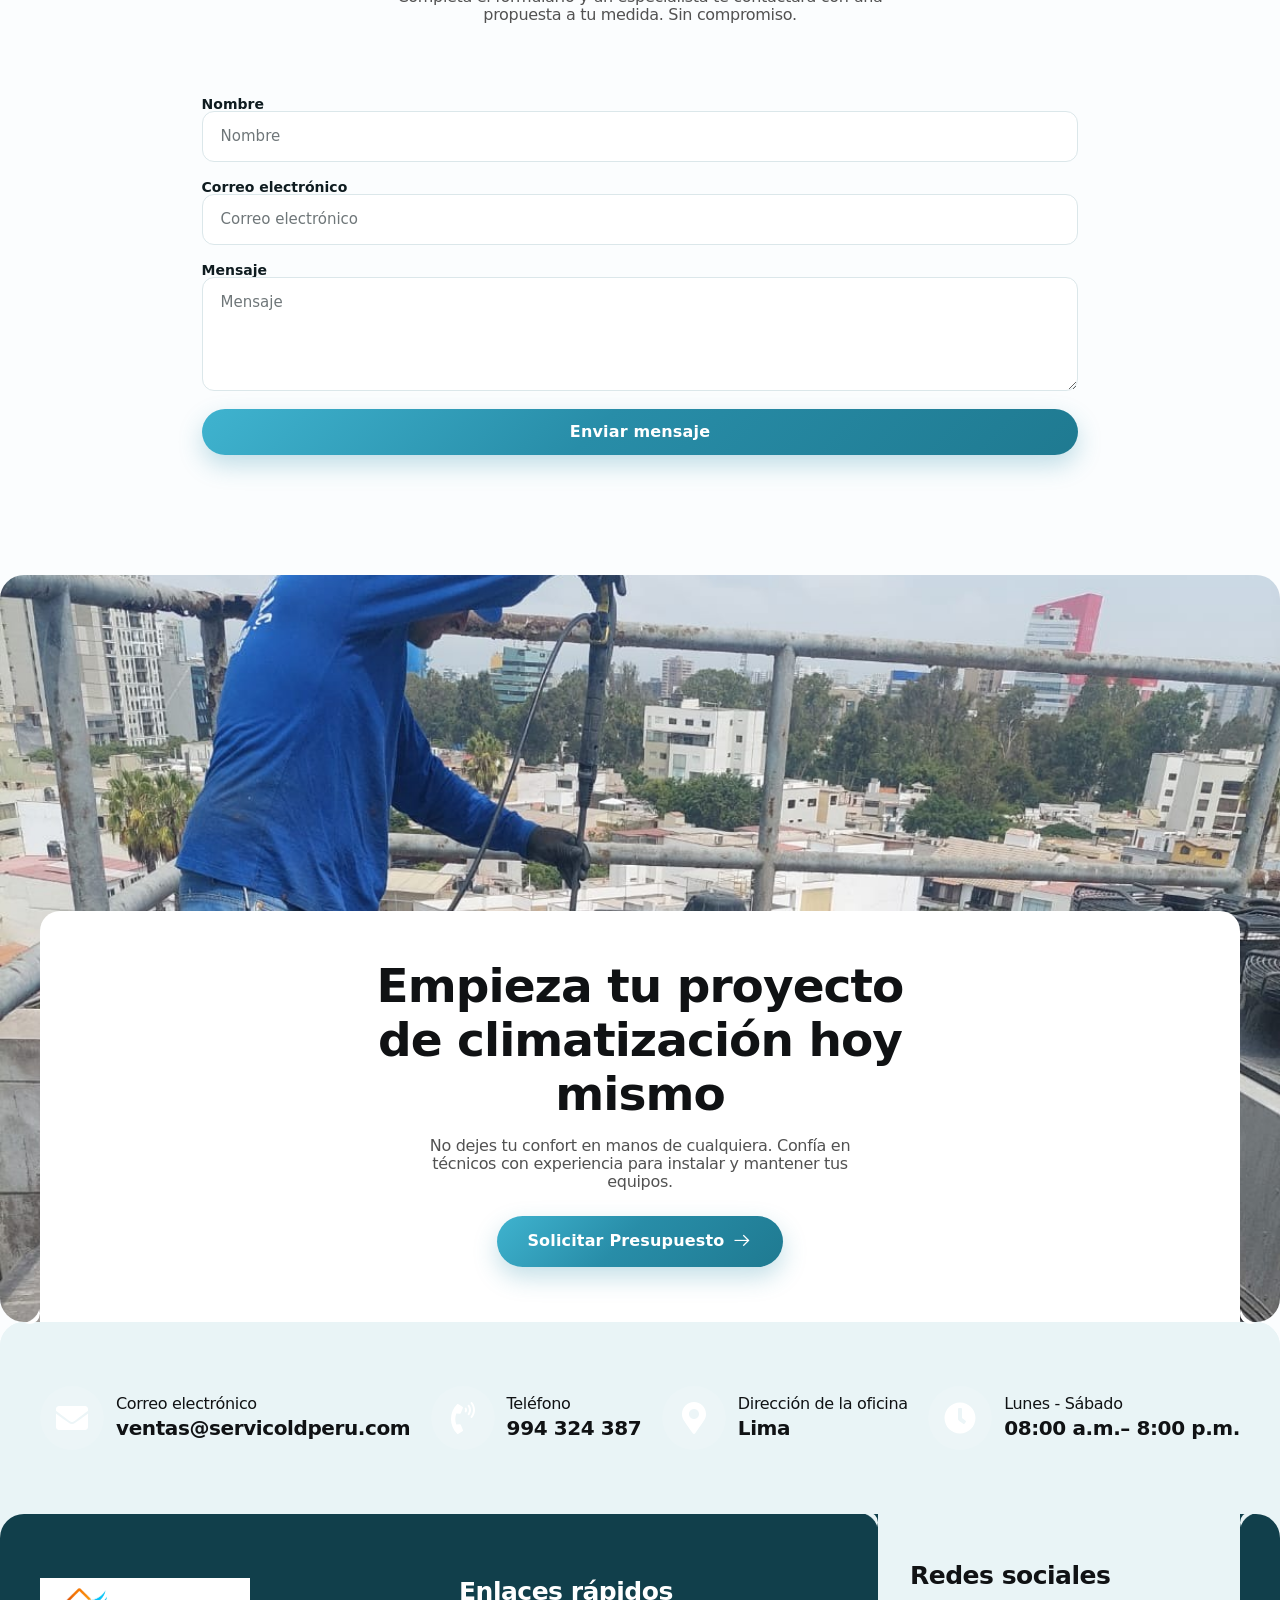
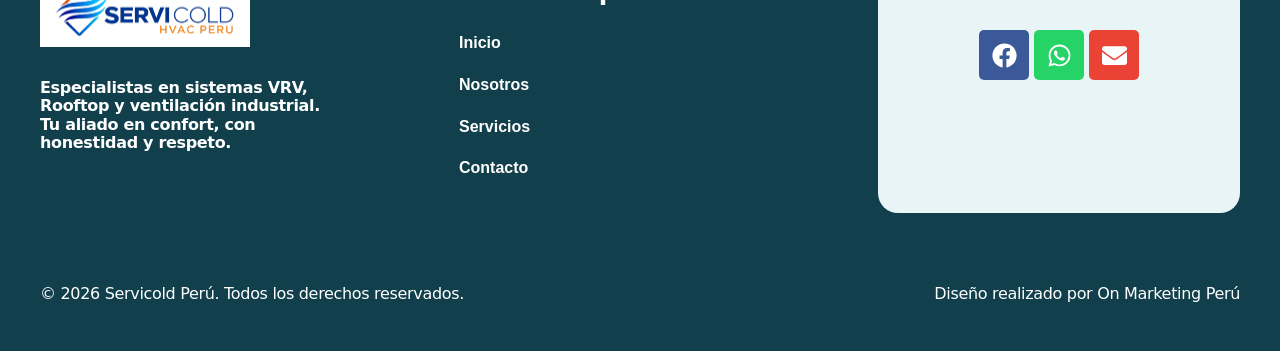
==== commit 8389e9dd: "Usa nuevo logo y icono Servicold (SF) en cabecera, hero, footer y favicon" ====
--- a/index.html
+++ b/index.html
@@ -147,10 +147,10 @@
 					}
 				}
 			</style>
-			<link rel="icon" href="assets/servicoldperu.com/wp-content/uploads/2026/02/cropped-WhatsApp-Image-2026-02-07-at-12.55.28-PM-32x32.jpeg" sizes="32x32" />
-<link rel="icon" href="assets/servicoldperu.com/wp-content/uploads/2026/02/cropped-WhatsApp-Image-2026-02-07-at-12.55.28-PM-192x192.jpeg" sizes="192x192" />
-<link rel="apple-touch-icon" href="assets/servicoldperu.com/wp-content/uploads/2026/02/cropped-WhatsApp-Image-2026-02-07-at-12.55.28-PM-180x180.jpeg" />
-<meta name="msapplication-TileImage" content="assets/servicoldperu.com/wp-content/uploads/2026/02/cropped-WhatsApp-Image-2026-02-07-at-12.55.28-PM-270x270.jpeg" />
+			<link rel="icon" type="image/png" href="assets/img/icono_servicold_SF.png" sizes="any" />
+<link rel="icon" type="image/png" href="assets/img/icono_servicold_SF.png" sizes="192x192" />
+<link rel="apple-touch-icon" href="assets/img/icono_servicold_SF.png" />
+<meta name="msapplication-TileImage" content="assets/img/icono_servicold_SF.png" />
 <style id="jeg_dynamic_css" type="text/css" data-type="jeg_custom-css"></style>
 <link rel="stylesheet" id="servicold-custom-css" href="custom.css" media="all" />
 </head>
@@ -162,7 +162,7 @@
 <header class="svc-header" id="svcHeader">
 	<div class="svc-header-inner">
 		<a class="svc-header-logo" href="./" aria-label="Servicold Perú — Inicio">
-			<img src="assets/img/servicold-logo.png" alt="Servicold Perú" width="866" height="288" />
+			<img src="assets/img/logo_servicold_SF.png" alt="Servicold Perú" width="711" height="197" />
 		</a>
 		<nav class="svc-header-nav" id="svcHeaderNav" aria-label="Navegación principal">
 			<a href="./">Inicio</a>
@@ -186,7 +186,7 @@
 					<div class="e-con-inner">
 		<div class="elementor-element elementor-element-65e0e807 e-con-full e-flex e-con e-child" data-id="65e0e807" data-element_type="container" data-e-type="container" data-settings="{&quot;background_background&quot;:&quot;classic&quot;}">
 				<div class="elementor-element elementor-element-7e818fa0 elementor-widget elementor-widget-image" data-id="7e818fa0" data-element_type="widget" data-e-type="widget" data-widget_type="image.default">
-															<img fetchpriority="high" width="866" height="288" src="assets/img/servicold-logo.png" class="attachment-full size-full wp-image-201" alt="Servicold Peru" decoding="async"  />															</div>
+															<img fetchpriority="high" width="711" height="197" src="assets/img/logo_servicold_SF.png" class="attachment-full size-full wp-image-201" alt="Servicold Peru" decoding="async"  />															</div>
 				<div class="elementor-element elementor-element-53fc1482 elementor-widget elementor-widget-jkit_nav_menu" data-id="53fc1482" data-element_type="widget" data-e-type="widget" data-settings="{&quot;st_submenu_item_text_normal_bg_background_background&quot;:&quot;classic&quot;,&quot;st_submenu_item_text_hover_bg_background_background&quot;:&quot;classic&quot;}" data-widget_type="jkit_nav_menu.default">
 					<div  class="jeg-elementor-kit jkit-nav-menu break-point-tablet submenu-click-title jeg_module_122__6ac11302db631"  data-item-indicator="&lt;i aria-hidden=&quot;true&quot; class=&quot;icon icon-down-arrow1&quot;&gt;&lt;/i&gt;"><button aria-label="open-menu" class="jkit-hamburger-menu"><i aria-hidden="true" class="icon icon-options"></i></button>
         <div class="jkit-menu-wrapper"><div class="jkit-menu-container"><ul id="menu-menu" class="jkit-menu jkit-menu-direction-flex jkit-submenu-position-top"><li id="menu-item-190" class="menu-item menu-item-type-post_type menu-item-object-page menu-item-home current-menu-item page_item page-item-122 current_page_item menu-item-190"><a href="https://servicoldperu.com/" aria-current="page">Inicio</a></li>
@@ -213,7 +213,7 @@
 		<div class="elementor-element elementor-element-1bea0ac e-con-full e-flex e-con e-child" data-id="1bea0ac" data-element_type="container" data-e-type="container">
 		<div class="elementor-element elementor-element-203bbcf e-con-full animated-slow e-flex elementor-invisible e-con e-child" data-id="203bbcf" data-element_type="container" data-e-type="container" data-settings="{&quot;animation&quot;:&quot;fadeIn&quot;,&quot;animation_mobile&quot;:&quot;none&quot;,&quot;animation_delay&quot;:100}">
 				<div class="elementor-element elementor-element-3ce78f6 elementor-widget elementor-widget-image" data-id="3ce78f6" data-element_type="widget" data-e-type="widget" data-widget_type="image.default">
-															<img decoding="async" width="866" height="288" src="assets/img/servicold-logo.png" class="attachment-full size-full wp-image-201" alt="Servicold Peru"  />															</div>
+															<img decoding="async" width="711" height="197" src="assets/img/logo_servicold_SF.png" class="attachment-full size-full wp-image-201" alt="Servicold Peru"  />															</div>
 		<div class="elementor-element elementor-element-c02b308 e-con-full e-flex e-con e-child" data-id="c02b308" data-element_type="container" data-e-type="container">
 		<div class="elementor-element elementor-element-3e9f80c e-con-full animated-slow e-flex elementor-invisible e-con e-child" data-id="3e9f80c" data-element_type="container" data-e-type="container" data-settings="{&quot;animation&quot;:&quot;fadeInRight&quot;,&quot;animation_delay&quot;:100,&quot;animation_mobile&quot;:&quot;none&quot;}">
 				<div class="elementor-element elementor-element-e521363 elementor-icon-list--layout-traditional elementor-list-item-link-full_width elementor-widget elementor-widget-icon-list" data-id="e521363" data-element_type="widget" data-e-type="widget" data-widget_type="icon-list.default">
@@ -1075,7 +1075,7 @@
 		<div class="elementor-element elementor-element-35d829d1 e-con-full e-flex e-con e-child" data-id="35d829d1" data-element_type="container" data-e-type="container">
 		<div class="elementor-element elementor-element-221cdd3d e-con-full e-flex e-con e-child" data-id="221cdd3d" data-element_type="container" data-e-type="container">
 				<div class="elementor-element elementor-element-3af15d8 elementor-widget elementor-widget-image" data-id="3af15d8" data-element_type="widget" data-e-type="widget" data-widget_type="image.default">
-															<img width="866" height="288" src="assets/img/servicold-logo.png" class="attachment-full size-full wp-image-201" alt="Servicold Peru" decoding="async"  />															</div>
+															<img width="711" height="197" src="assets/img/logo_servicold_SF.png" class="attachment-full size-full wp-image-201" alt="Servicold Peru" decoding="async"  />															</div>
 				<div class="elementor-element elementor-element-41d2cc2e elementor-widget__width-initial elementor-widget-mobile__width-inherit elementor-widget elementor-widget-elementskit-heading" data-id="41d2cc2e" data-element_type="widget" data-e-type="widget" data-widget_type="elementskit-heading.default">
 					<div class="ekit-wid-con" ><div class="ekit-heading elementskit-section-title-wraper text_left   ekit_heading_tablet-   ekit_heading_mobile-"><p class="ekit-heading--title elementskit-section-title ">Especialistas en sistemas VRV, Rooftop y ventilación industrial. Tu aliado en confort, con honestidad y respeto.</p></div></div>				</div>
 				</div>
--- a/custom.css
+++ b/custom.css
@@ -197,7 +197,7 @@
 }
 
 /* ---------- Logo (sin fondo, sin filtros) ---------- */
-.elementor-widget-image img[src*="servicold-logo"] {
+.elementor-widget-image img[src*="logo_servicold"] {
   border: 0 !important;
   box-shadow: none !important;
   border-radius: 0 !important;
@@ -206,7 +206,7 @@
   width: auto !important;
   height: auto !important;
 }
-footer .elementor-widget-image img[src*="servicold-logo"] {
+footer .elementor-widget-image img[src*="logo_servicold"] {
   background: #ffffff !important;
   padding: 10px 16px;
   border-radius: 14px;
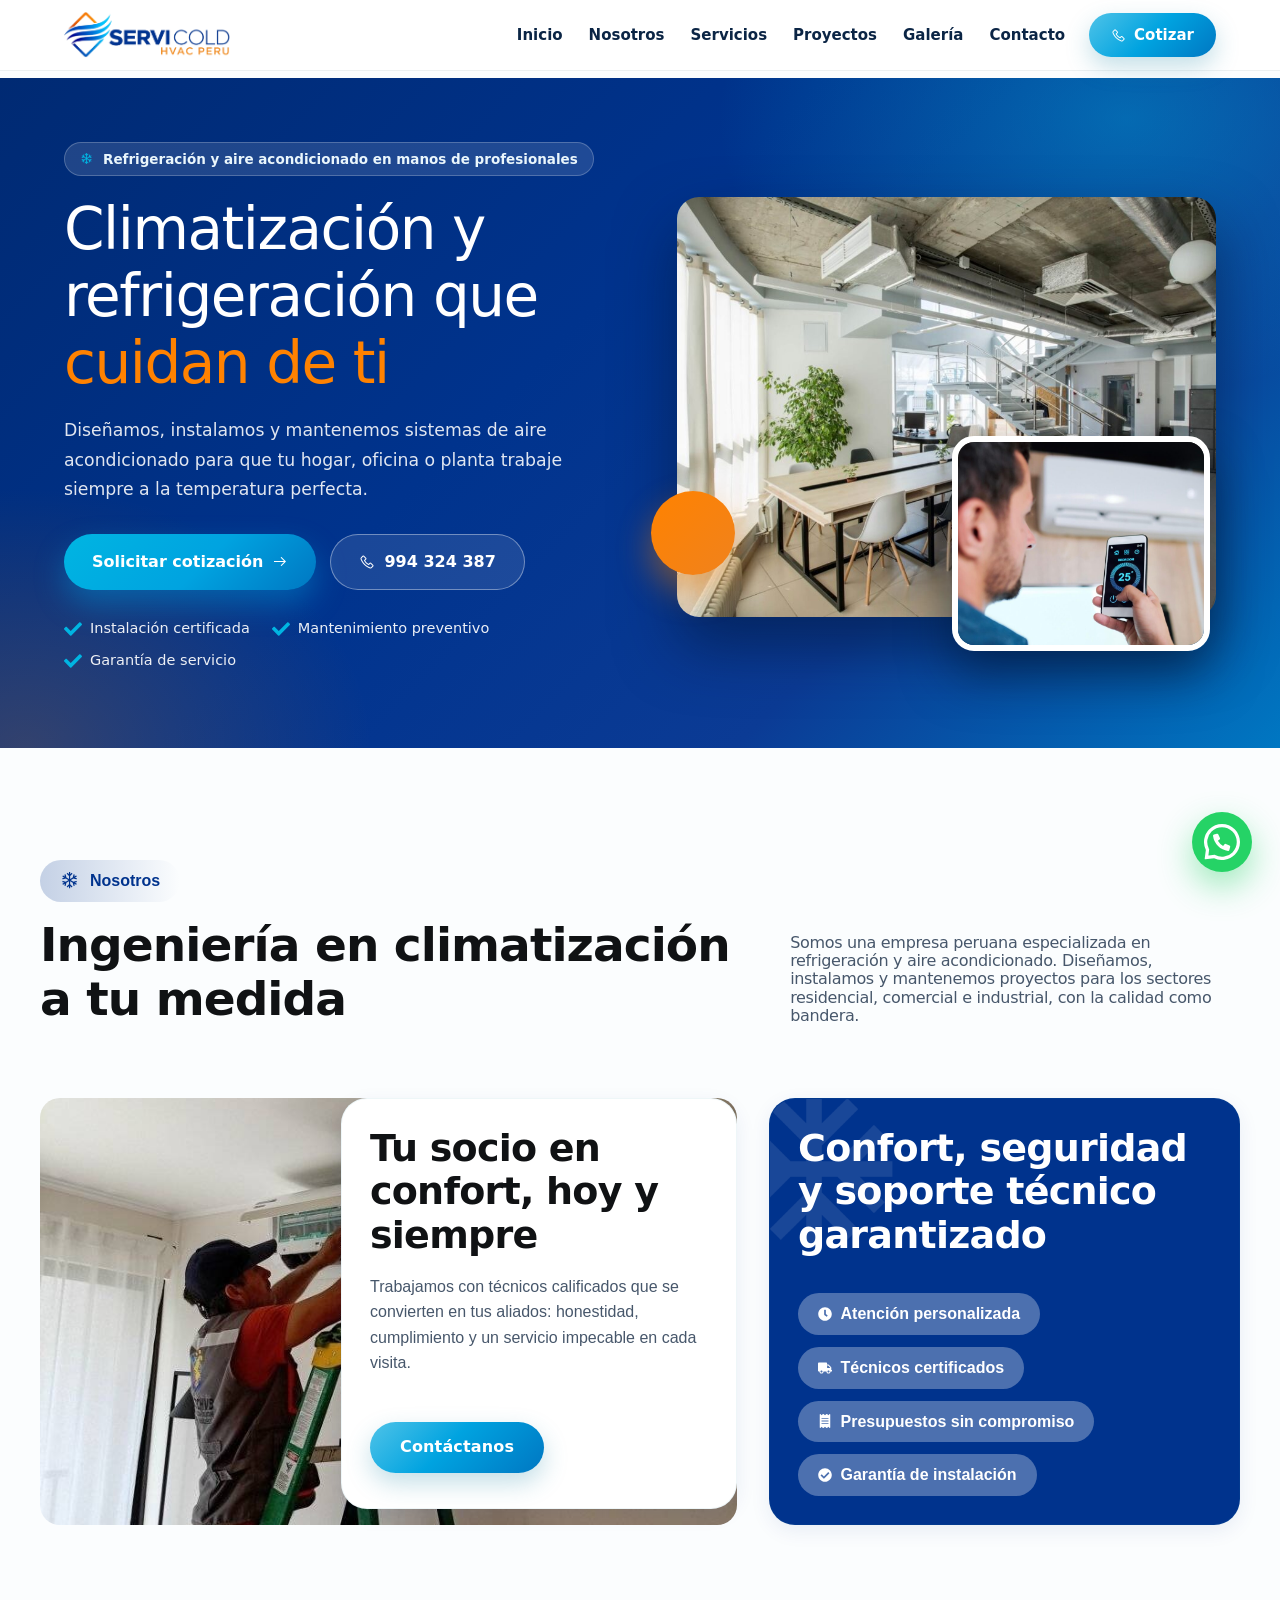
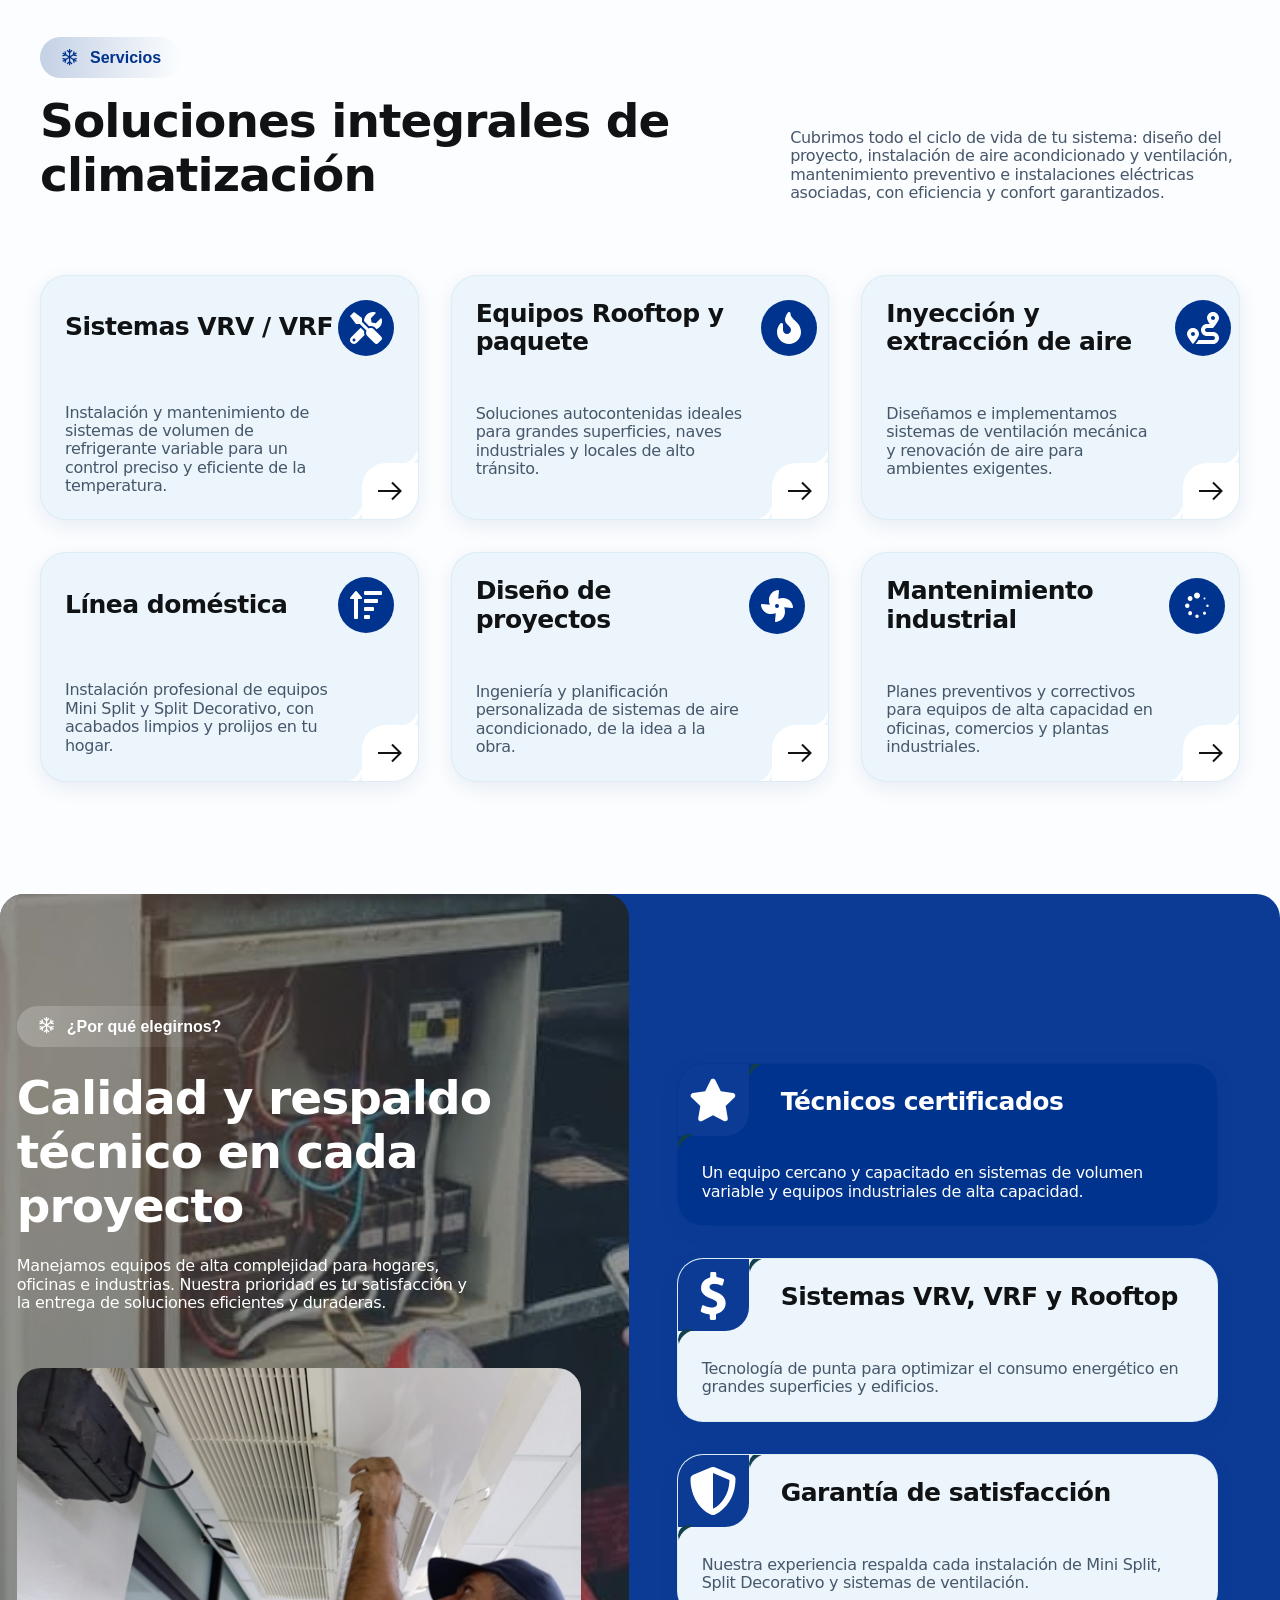
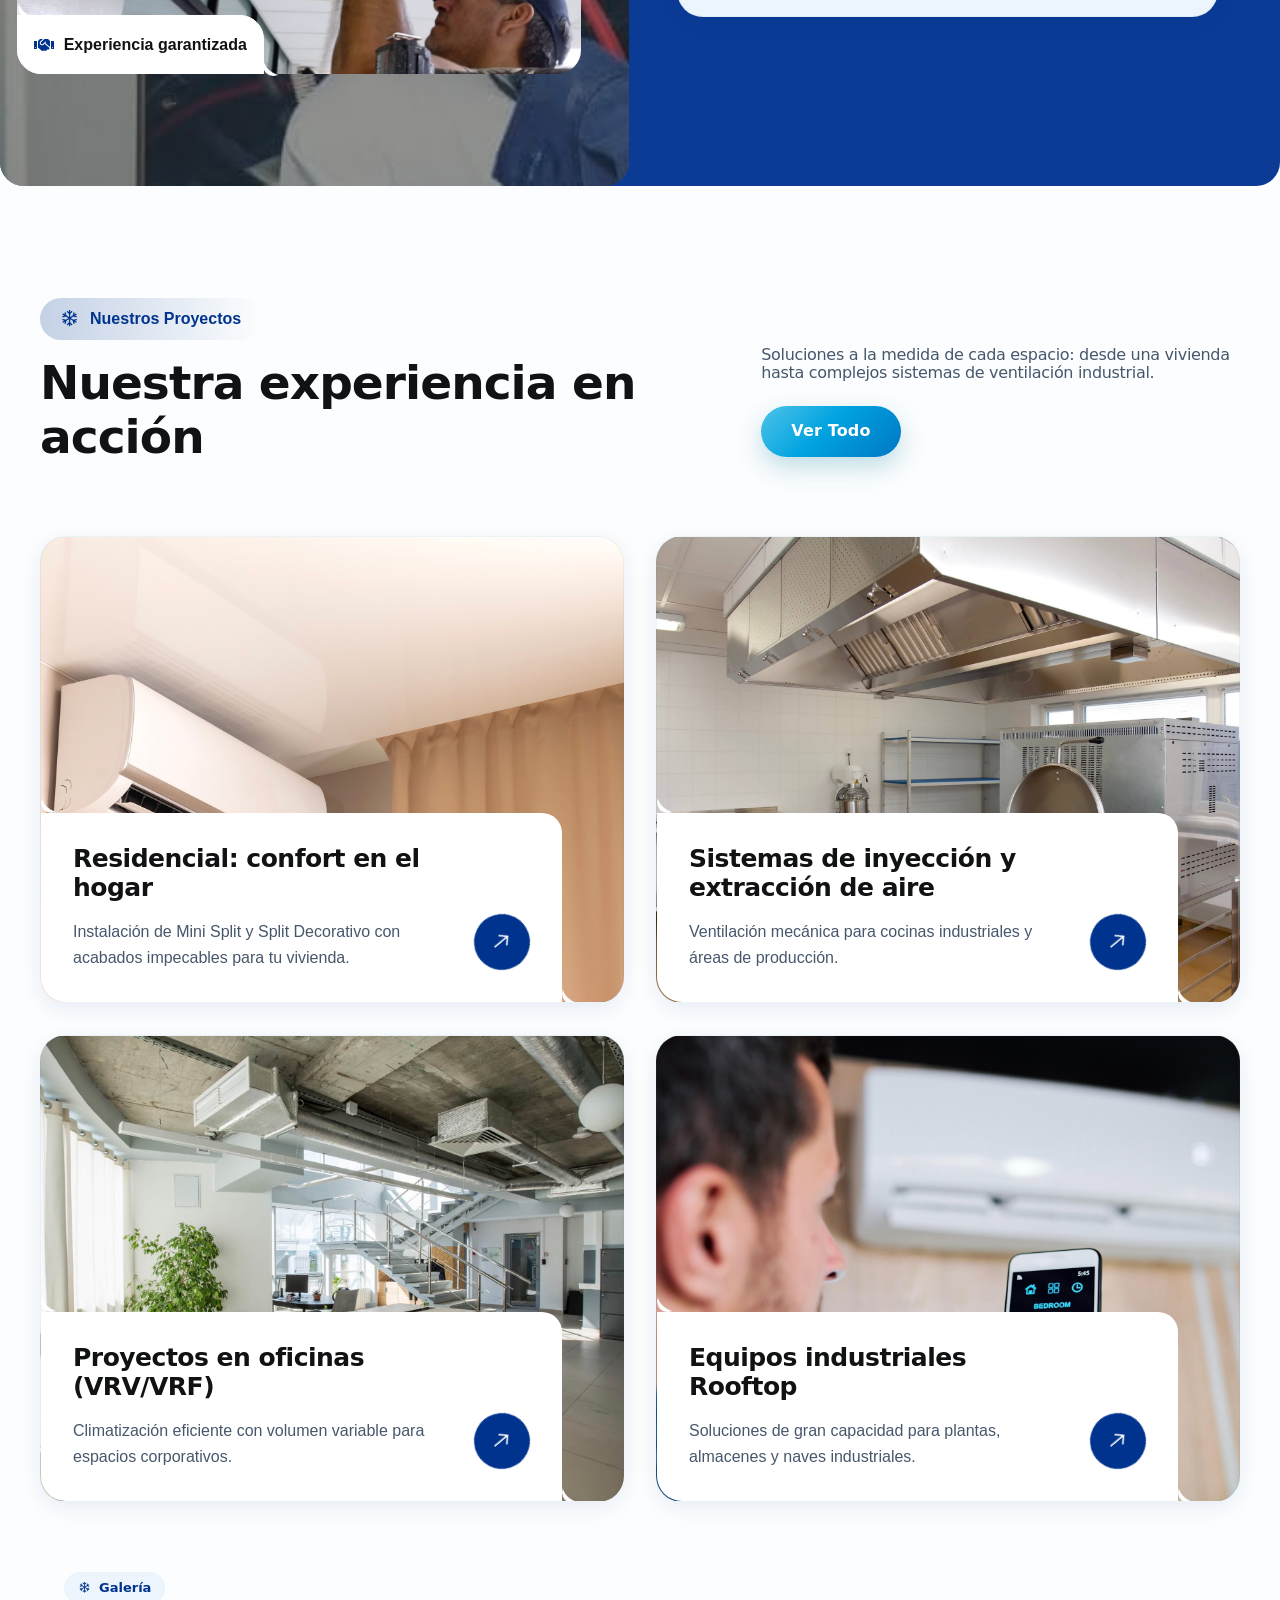
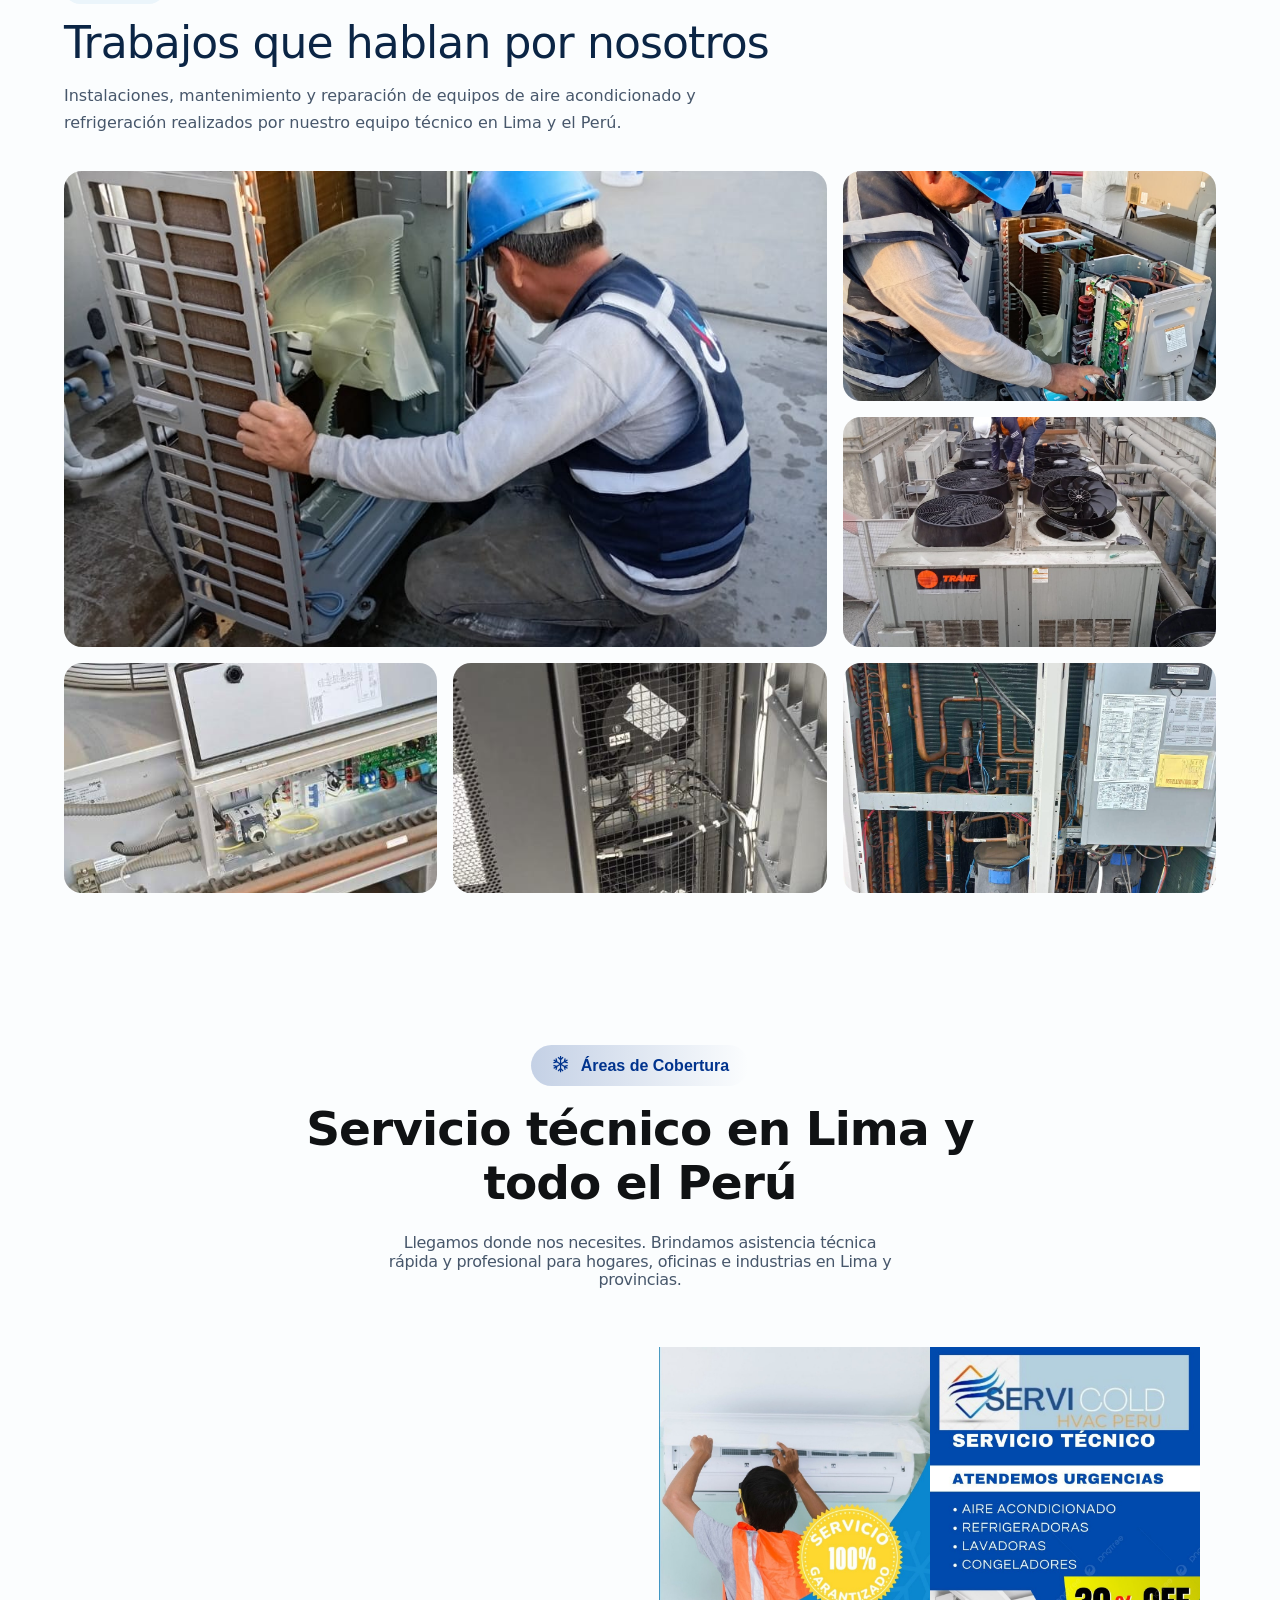
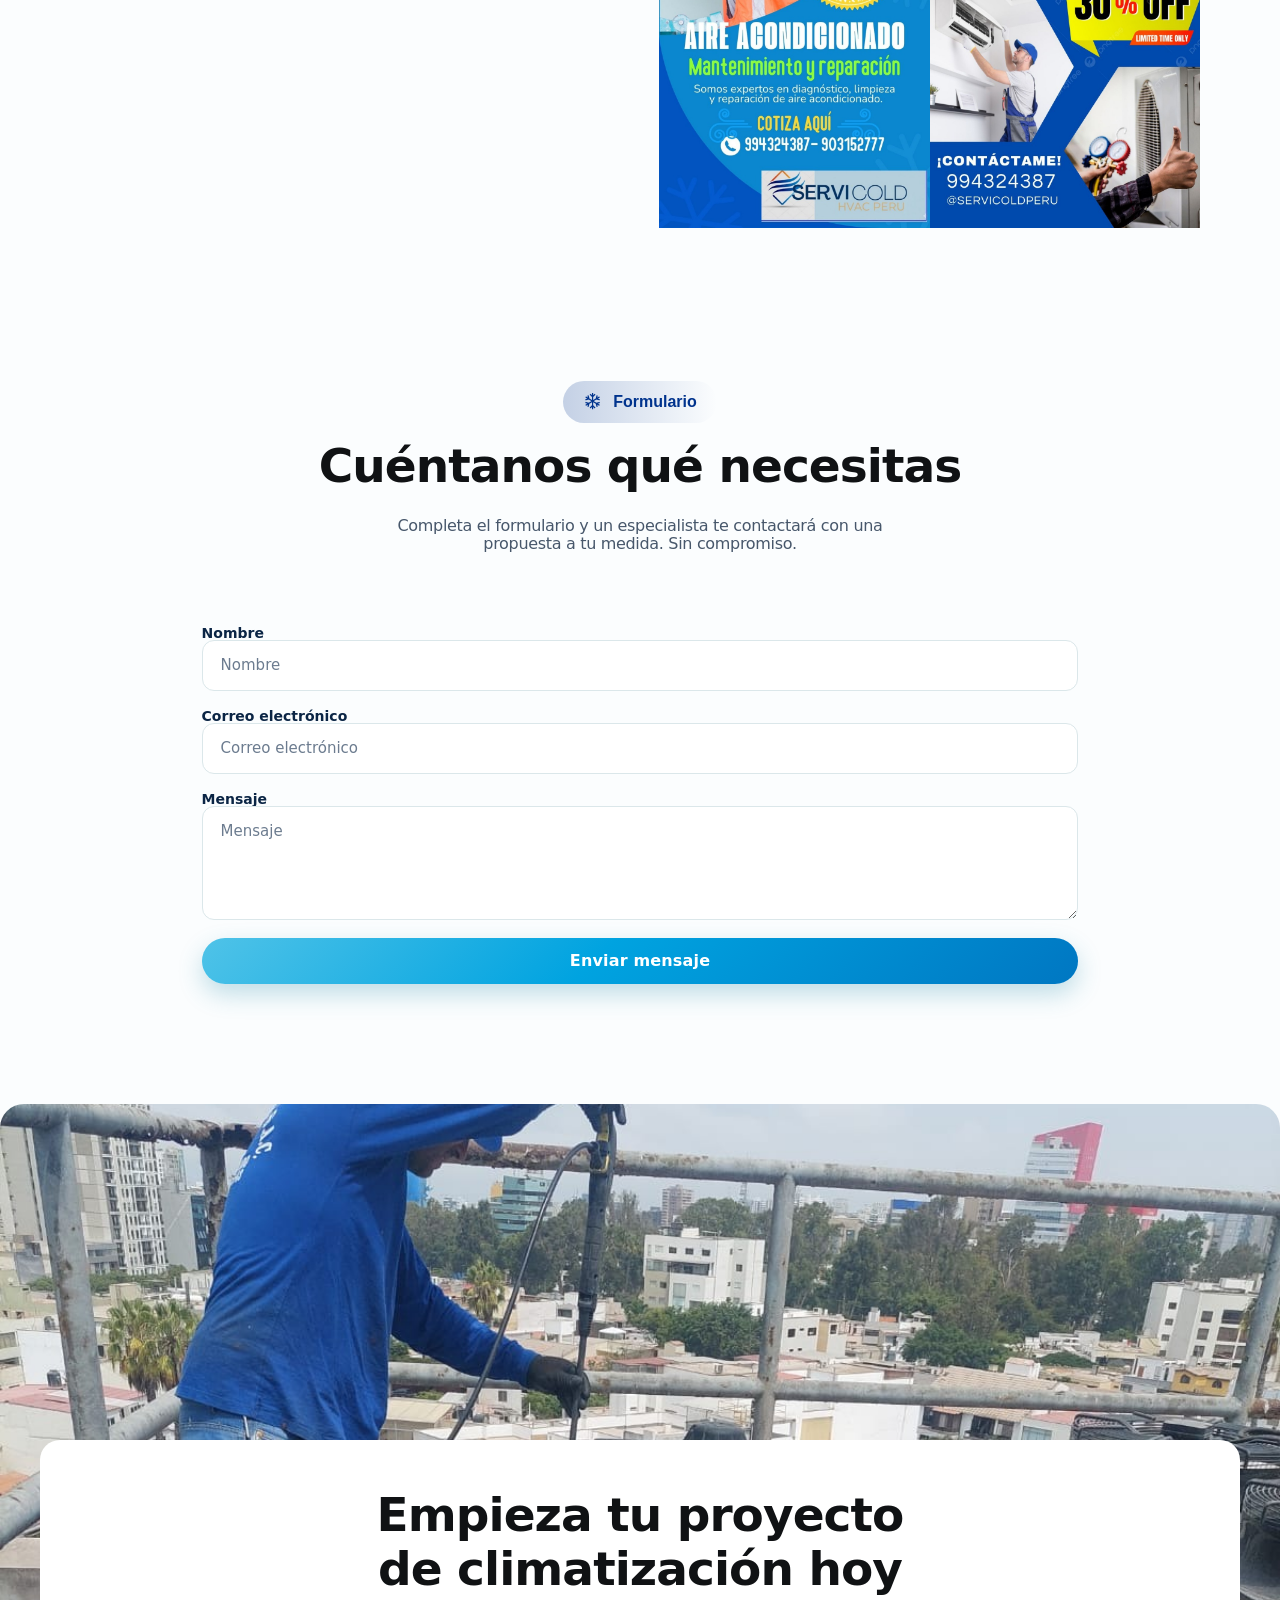
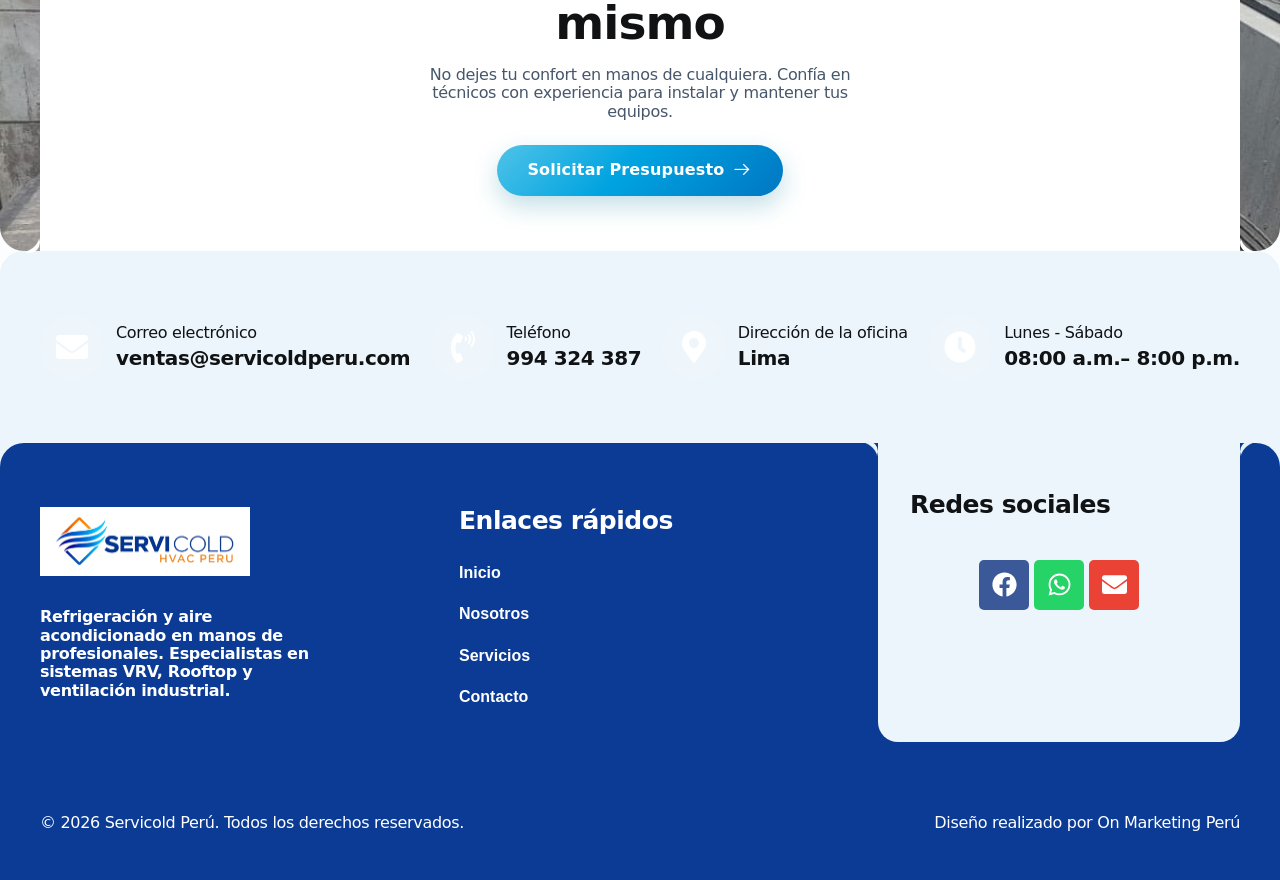
==== commit 634dbdf2: "Hero renovado con paleta del logo y datos actualizados desde Facebook (lema y servicios)" ====
--- a/index.html
+++ b/index.html
@@ -5,17 +5,17 @@
 	<meta name="viewport" content="width=device-width, initial-scale=1">
 	<link rel="profile" href="https://gmpg.org/xfn/11">
 	<title>Servicold Perú | Aire Acondicionado y Refrigeración en Lima</title>
-<meta name="description" content="Servicold Perú: especialistas en aire acondicionado y refrigeración en Lima. Diseño de proyectos, instalación y mantenimiento de sistemas VRV/VRF, Rooftop y ventilación. Cotiza gratis." />
+<meta name="description" content="Servicold Perú: refrigeración y aire acondicionado en manos de profesionales. Instalación y mantenimiento de sistemas VRV/VRF, Rooftop, ventilación e instalaciones eléctricas en Lima. Cotiza gratis." />
 <meta property="og:type" content="website" />
 <meta property="og:site_name" content="Servicold Perú" />
 <meta property="og:title" content="Servicold Perú | Aire Acondicionado y Refrigeración en Lima" />
-<meta property="og:description" content="Especialistas en climatización: instalación, mantenimiento y diseño de proyectos de aire acondicionado para el hogar, el comercio y la industria." />
+<meta property="og:description" content="Refrigeración y aire acondicionado en manos de profesionales. Instalación, mantenimiento y diseño de proyectos para el hogar, el comercio y la industria en Lima, Perú." />
 <meta property="og:url" content="https://arnix64.github.io/servicold/" />
 <meta property="og:image" content="https://arnix64.github.io/servicold/assets/img/proyecto-3.jpg" />
 <meta property="og:locale" content="es_PE" />
 <meta name="twitter:card" content="summary_large_image" />
 <meta name="twitter:title" content="Servicold Perú | Aire Acondicionado y Refrigeración en Lima" />
-<meta name="twitter:description" content="Especialistas en climatización para hogares, oficinas e industrias." />
+<meta name="twitter:description" content="Refrigeración y aire acondicionado en manos de profesionales. Climatización para hogares, oficinas e industrias en Lima, Perú." />
 <meta name="twitter:image" content="https://arnix64.github.io/servicold/assets/img/proyecto-3.jpg" />
 <meta name="theme-color" content="#288da8" />
 <meta name='robots' content='max-image-preview:large' />
@@ -208,7 +208,30 @@
 					</div>
 				</div>
 				</header>
-				<div data-elementor-type="wp-page" data-elementor-id="122" class="elementor elementor-122" data-elementor-post-type="page">
+				<section class="svc-hero" id="inicio">
+			<span class="svc-hero-glow" aria-hidden="true"></span>
+			<div class="svc-hero-inner">
+				<div class="svc-hero-text">
+					<span class="svc-hero-badge"><i class="jki jki-snowflake-solid" aria-hidden="true"></i> Refrigeración y aire acondicionado en manos de profesionales</span>
+					<h1 class="svc-hero-title">Climatización y refrigeración que <span class="svc-hl">cuidan de ti</span></h1>
+					<p class="svc-hero-sub">Diseñamos, instalamos y mantenemos sistemas de aire acondicionado para que tu hogar, oficina o planta trabaje siempre a la temperatura perfecta.</p>
+					<div class="svc-hero-actions">
+						<a class="svc-btn svc-btn-primary" href="#contacto">Solicitar cotización <i class="jki jki-arrow-right-solid" aria-hidden="true"></i></a>
+						<a class="svc-btn svc-btn-ghost" href="tel:+51994324387"><i class="jki jki-phone-solid" aria-hidden="true"></i> 994 324 387</a>
+					</div>
+					<ul class="svc-hero-features">
+						<li><svg viewBox="0 0 512 512" xmlns="http://www.w3.org/2000/svg" aria-hidden="true"><path d="M173.898 439.404l-166.4-166.4c-9.997-9.997-9.997-26.206 0-36.204l36.203-36.204c9.997-9.998 26.207-9.998 36.204 0L192 312.69 432.095 72.596c9.997-9.997 26.207-9.997 36.204 0l36.203 36.204c9.997 9.997 9.997 26.206 0 36.204l-294.4 294.401c-9.998 9.997-26.207 9.997-36.204-.001z"></path></svg> Instalación certificada</li>
+						<li><svg viewBox="0 0 512 512" xmlns="http://www.w3.org/2000/svg" aria-hidden="true"><path d="M173.898 439.404l-166.4-166.4c-9.997-9.997-9.997-26.206 0-36.204l36.203-36.204c9.997-9.998 26.207-9.998 36.204 0L192 312.69 432.095 72.596c9.997-9.997 26.207-9.997 36.204 0l36.203 36.204c9.997 9.997 9.997 26.206 0 36.204l-294.4 294.401c-9.998 9.997-26.207 9.997-36.204-.001z"></path></svg> Mantenimiento preventivo</li>
+						<li><svg viewBox="0 0 512 512" xmlns="http://www.w3.org/2000/svg" aria-hidden="true"><path d="M173.898 439.404l-166.4-166.4c-9.997-9.997-9.997-26.206 0-36.204l36.203-36.204c9.997-9.998 26.207-9.998 36.204 0L192 312.69 432.095 72.596c9.997-9.997 26.207-9.997 36.204 0l36.203 36.204c9.997 9.997 9.997 26.206 0 36.204l-294.4 294.401c-9.998 9.997-26.207 9.997-36.204-.001z"></path></svg> Garantía de servicio</li>
+					</ul>
+				</div>
+				<div class="svc-hero-media">
+					<img class="svc-hero-img svc-hero-img--main" src="assets/servicoldperu.com/wp-content/uploads/2026/02/modern-business-office-HWMUDS8-1024x682.jpg" alt="Oficina moderna climatizada por Servicold" loading="lazy" />
+					<img class="svc-hero-img svc-hero-img--sub" src="assets/servicoldperu.com/wp-content/uploads/2026/02/young-man-using-smart-application-to-adjust-temper-3QUT76L-1024x682.jpg" alt="Cliente ajustando el aire acondicionado desde su celular" loading="lazy" />
+				</div>
+			</div>
+		</section>
+		<div data-elementor-type="wp-page" data-elementor-id="122" class="elementor elementor-122" data-elementor-post-type="page">
 				<div class="elementor-element elementor-element-7906696 e-con-full e-flex e-con e-parent" data-id="7906696" data-element_type="container" data-e-type="container" data-settings="{&quot;background_background&quot;:&quot;classic&quot;}">
 		<div class="elementor-element elementor-element-1bea0ac e-con-full e-flex e-con e-child" data-id="1bea0ac" data-element_type="container" data-e-type="container">
 		<div class="elementor-element elementor-element-203bbcf e-con-full animated-slow e-flex elementor-invisible e-con e-child" data-id="203bbcf" data-element_type="container" data-e-type="container" data-settings="{&quot;animation&quot;:&quot;fadeIn&quot;,&quot;animation_mobile&quot;:&quot;none&quot;,&quot;animation_delay&quot;:100}">
@@ -455,7 +478,7 @@
 					<div class="ekit-wid-con" ><div class="ekit-heading elementskit-section-title-wraper text_left   ekit_heading_tablet-   ekit_heading_mobile-"><h2 class="ekit-heading--title elementskit-section-title ">Soluciones integrales de climatización</h2></div></div>				</div>
 				</div>
 				<div class="elementor-element elementor-element-4d810b9d elementor-widget__width-initial elementor-widget elementor-widget-heading" data-id="4d810b9d" data-element_type="widget" data-e-type="widget" data-widget_type="heading.default">
-					<p class="elementor-heading-title elementor-size-default">Cubrimos todo el ciclo de vida de tu sistema: del diseño del proyecto al mantenimiento preventivo, con eficiencia energética y confort garantizados.</p>				</div>
+					<p class="elementor-heading-title elementor-size-default">Cubrimos todo el ciclo de vida de tu sistema: diseño del proyecto, instalación de aire acondicionado y ventilación, mantenimiento preventivo e instalaciones eléctricas asociadas, con eficiencia y confort garantizados.</p>				</div>
 				</div>
 		<div class="elementor-element elementor-element-11ea5eef e-con-full e-flex e-con e-child" data-id="11ea5eef" data-element_type="container" data-e-type="container">
 		<div class="elementor-element elementor-element-53837d2c e-con-full animated-slow e-flex elementor-invisible e-con e-child" data-id="53837d2c" data-element_type="container" data-e-type="container" data-settings="{&quot;animation&quot;:&quot;fadeInUp&quot;,&quot;animation_mobile&quot;:&quot;none&quot;,&quot;animation_delay&quot;:100}">
@@ -1077,7 +1100,7 @@
 				<div class="elementor-element elementor-element-3af15d8 elementor-widget elementor-widget-image" data-id="3af15d8" data-element_type="widget" data-e-type="widget" data-widget_type="image.default">
 															<img width="711" height="197" src="assets/img/logo_servicold_SF.png" class="attachment-full size-full wp-image-201" alt="Servicold Peru" decoding="async"  />															</div>
 				<div class="elementor-element elementor-element-41d2cc2e elementor-widget__width-initial elementor-widget-mobile__width-inherit elementor-widget elementor-widget-elementskit-heading" data-id="41d2cc2e" data-element_type="widget" data-e-type="widget" data-widget_type="elementskit-heading.default">
-					<div class="ekit-wid-con" ><div class="ekit-heading elementskit-section-title-wraper text_left   ekit_heading_tablet-   ekit_heading_mobile-"><p class="ekit-heading--title elementskit-section-title ">Especialistas en sistemas VRV, Rooftop y ventilación industrial. Tu aliado en confort, con honestidad y respeto.</p></div></div>				</div>
+					<div class="ekit-wid-con" ><div class="ekit-heading elementskit-section-title-wraper text_left   ekit_heading_tablet-   ekit_heading_mobile-"><p class="ekit-heading--title elementskit-section-title ">Refrigeración y aire acondicionado en manos de profesionales. Especialistas en sistemas VRV, Rooftop y ventilación industrial.</p></div></div>				</div>
 				</div>
 				<div class="elementor-element elementor-element-2522ff5e elementor-hidden-desktop elementor-hidden-tablet elementor-hidden-mobile jkit-social-shape shape-none elementor-widget elementor-widget-jkit_social_share" data-id="2522ff5e" data-element_type="widget" data-e-type="widget" data-widget_type="jkit_social_share.default">
 					<div  class="jeg-elementor-kit jkit-social-share jeg_module_122_1_6ac11302e7196" ><ul class="social-share-list"><li class="elementor-repeater-item-8269944" data-social="facebook">
--- a/custom.css
+++ b/custom.css
@@ -5,24 +5,49 @@
    ========================================================================== */
 
 :root {
-  --brand: #288da8;
-  --brand-2: #1f7a91;
-  --brand-3: #3fb3cf;
-  --brand-dark: #113f4b;
-  --brand-light: #e9f4f6;
-  --ink: #0f1c20;
-  --body: #4a5b60;
-  --muted: #7a8a8f;
+  /* Paleta Servicold (extraída del logo) */
+  --navy: #00338d;
+  --navy-2: #0b3b95;
+  --cyan: #00a3e0;
+  --cyan-2: #00b5e2;
+  --cyan-3: #4fc3e8;
+  --cyan-dark: #0077c2;
+  --orange: #ff8200;
+  --orange-2: #f0821d;
+  --gold: #d4af37;
+  --gold-2: #c5a059;
+  --ice: #ebf5fb;
+  --ice-2: #e8f3fa;
+  /* Alias de marca usados por los componentes */
+  --brand: #00a3e0;
+  --brand-2: #0077c2;
+  --brand-3: #4fc3e8;
+  --brand-dark: #00338d;
+  --brand-light: #ebf5fb;
+  --ink: #0b2545;
+  --body: #47576b;
+  --muted: #7a8a9a;
   --white: #ffffff;
   --radius-sm: 12px;
   --radius: 18px;
   --radius-lg: 26px;
-  --shadow-sm: 0 6px 20px rgba(17, 63, 75, 0.08);
-  --shadow: 0 14px 40px rgba(17, 63, 75, 0.12);
-  --shadow-lg: 0 24px 60px rgba(17, 63, 75, 0.18);
+  --shadow-sm: 0 6px 20px rgba(0, 51, 141, 0.08);
+  --shadow: 0 14px 40px rgba(0, 51, 141, 0.12);
+  --shadow-lg: 0 24px 60px rgba(0, 51, 141, 0.18);
   --font-head: "Segoe UI", system-ui, -apple-system, "Helvetica Neue", Arial, sans-serif;
   --font-body: "Segoe UI", system-ui, -apple-system, "Helvetica Neue", Arial, sans-serif;
   --ease: cubic-bezier(0.22, 1, 0.36, 1);
+}
+
+/* Recolorea las variables globales de Elementor hacia la paleta del logo */
+body.elementor-kit-32 {
+  --e-global-color-primary: #00a3e0;
+  --e-global-color-secondary: #0b3b95;
+  --e-global-color-accent: #ff8200;
+  --e-global-color-db0c041: #00338d;
+  --e-global-color-445801f: #0b3b95;
+  --e-global-color-8097f43: #47576b;
+  --e-global-color-8ee479f: #ebf5fb;
 }
 
 /* ---------- Base ---------- */
@@ -425,3 +450,107 @@
   .svc-header-cta { padding: 10px 16px; font-size: 14px; }
   .svc-header-inner { padding: 10px 16px; gap: 12px; }
 }
+
+/* ---------- Hero renovado ---------- */
+.elementor-element-7906696 { display: none !important; }
+
+.svc-hero {
+  position: relative;
+  overflow: hidden;
+  background: linear-gradient(135deg, #002a73 0%, #00338d 42%, #0b3b95 72%, #0077c2 100%);
+  color: #fff;
+}
+.svc-hero-glow {
+  position: absolute;
+  inset: 0;
+  pointer-events: none;
+  background:
+    radial-gradient(680px 460px at 88% 6%, rgba(0, 181, 226, .40), transparent 60%),
+    radial-gradient(560px 420px at 2% 100%, rgba(255, 130, 0, .20), transparent 62%);
+}
+.svc-hero-inner {
+  position: relative;
+  max-width: 1200px;
+  margin: 0 auto;
+  padding: 64px 24px 76px;
+  display: grid;
+  grid-template-columns: 1.05fr 1fr;
+  gap: 48px;
+  align-items: center;
+}
+.svc-hero-badge {
+  display: inline-flex;
+  align-items: center;
+  gap: 9px;
+  max-width: 100%;
+  line-height: 1.35;
+  background: rgba(255, 255, 255, .12);
+  border: 1px solid rgba(255, 255, 255, .22);
+  color: #eaf6fc;
+  font-weight: 600;
+  font-size: 13.5px;
+  padding: 7px 15px;
+  border-radius: 999px;
+  margin-bottom: 20px;
+}
+.svc-hero-badge i { color: var(--cyan-2); }
+.svc-hero-title {
+  color: #fff;
+  font-size: clamp(32px, 4.6vw, 58px);
+  line-height: 1.06;
+  letter-spacing: -.025em;
+  margin: 0 0 20px !important;
+}
+.svc-hero-title .svc-hl { color: var(--orange); }
+.svc-hero-sub { color: rgba(255, 255, 255, .88); font-size: clamp(16px, 1.35vw, 18.5px); max-width: 560px; margin: 0 0 30px; }
+.svc-hero-actions { display: flex; flex-wrap: wrap; gap: 14px; margin-bottom: 28px; }
+.svc-btn {
+  display: inline-flex;
+  align-items: center;
+  gap: 9px;
+  font-family: var(--font-head);
+  font-weight: 600;
+  font-size: 16px;
+  padding: 15px 28px;
+  border-radius: 999px;
+  text-decoration: none;
+  transition: transform .3s var(--ease), box-shadow .3s var(--ease), background .3s var(--ease);
+}
+.svc-btn-primary { background: linear-gradient(135deg, #00b5e2, #00a3e0 55%, #0077c2); color: #fff; box-shadow: 0 14px 30px rgba(0, 163, 224, .40); }
+.svc-btn-primary:hover { transform: translateY(-3px); box-shadow: 0 20px 44px rgba(0, 163, 224, .52); }
+.svc-btn-ghost { background: rgba(255, 255, 255, .10); color: #fff; border: 1.5px solid rgba(255, 255, 255, .38); }
+.svc-btn-ghost:hover { background: rgba(255, 255, 255, .18); transform: translateY(-3px); }
+.svc-hero-features { list-style: none; display: flex; flex-wrap: wrap; gap: 10px 22px; padding: 0; margin: 0; }
+.svc-hero-features li { display: inline-flex; align-items: center; gap: 8px; color: rgba(255, 255, 255, .92); font-size: 14.5px; font-weight: 500; }
+.svc-hero-features svg { width: 18px; height: 18px; fill: var(--cyan-2); flex: none; }
+.svc-hero-media { position: relative; min-height: 420px; }
+.svc-hero-img { display: block; border-radius: 22px; object-fit: cover; }
+.svc-hero-img--main { width: 100%; height: 420px; box-shadow: 0 30px 60px rgba(0, 18, 48, .5); }
+.svc-hero-img--sub { position: absolute; width: 48%; height: 215px; right: 6px; bottom: -34px; border: 6px solid #fff; box-shadow: 0 24px 50px rgba(0, 18, 48, .55); }
+.svc-hero-media::after {
+  content: "";
+  position: absolute;
+  left: -26px;
+  bottom: 42px;
+  width: 84px;
+  height: 84px;
+  border-radius: 50%;
+  background: linear-gradient(135deg, var(--orange), var(--orange-2));
+  box-shadow: 0 16px 34px rgba(255, 130, 0, .45);
+}
+
+@media (max-width: 1024px) {
+  .svc-hero-inner { grid-template-columns: 1fr; gap: 44px; padding: 52px 22px 70px; }
+  .svc-hero-media { min-height: auto; }
+  .svc-hero-img--main { height: 360px; }
+  .svc-hero-img--sub { height: 190px; bottom: -26px; }
+  .svc-hero-media::after { left: -10px; bottom: 20px; width: 66px; height: 66px; }
+}
+@media (max-width: 560px) {
+  .svc-hero-title { font-size: clamp(28px, 8vw, 38px); }
+  .svc-hero-img--main { height: 250px; border-radius: 18px; }
+  .svc-hero-img--sub { display: none; }
+  .svc-hero-media::after { display: none; }
+  .svc-hero-actions .svc-btn { flex: 1 1 100%; justify-content: center; }
+  .svc-hero-inner { padding: 44px 18px 60px; }
+}
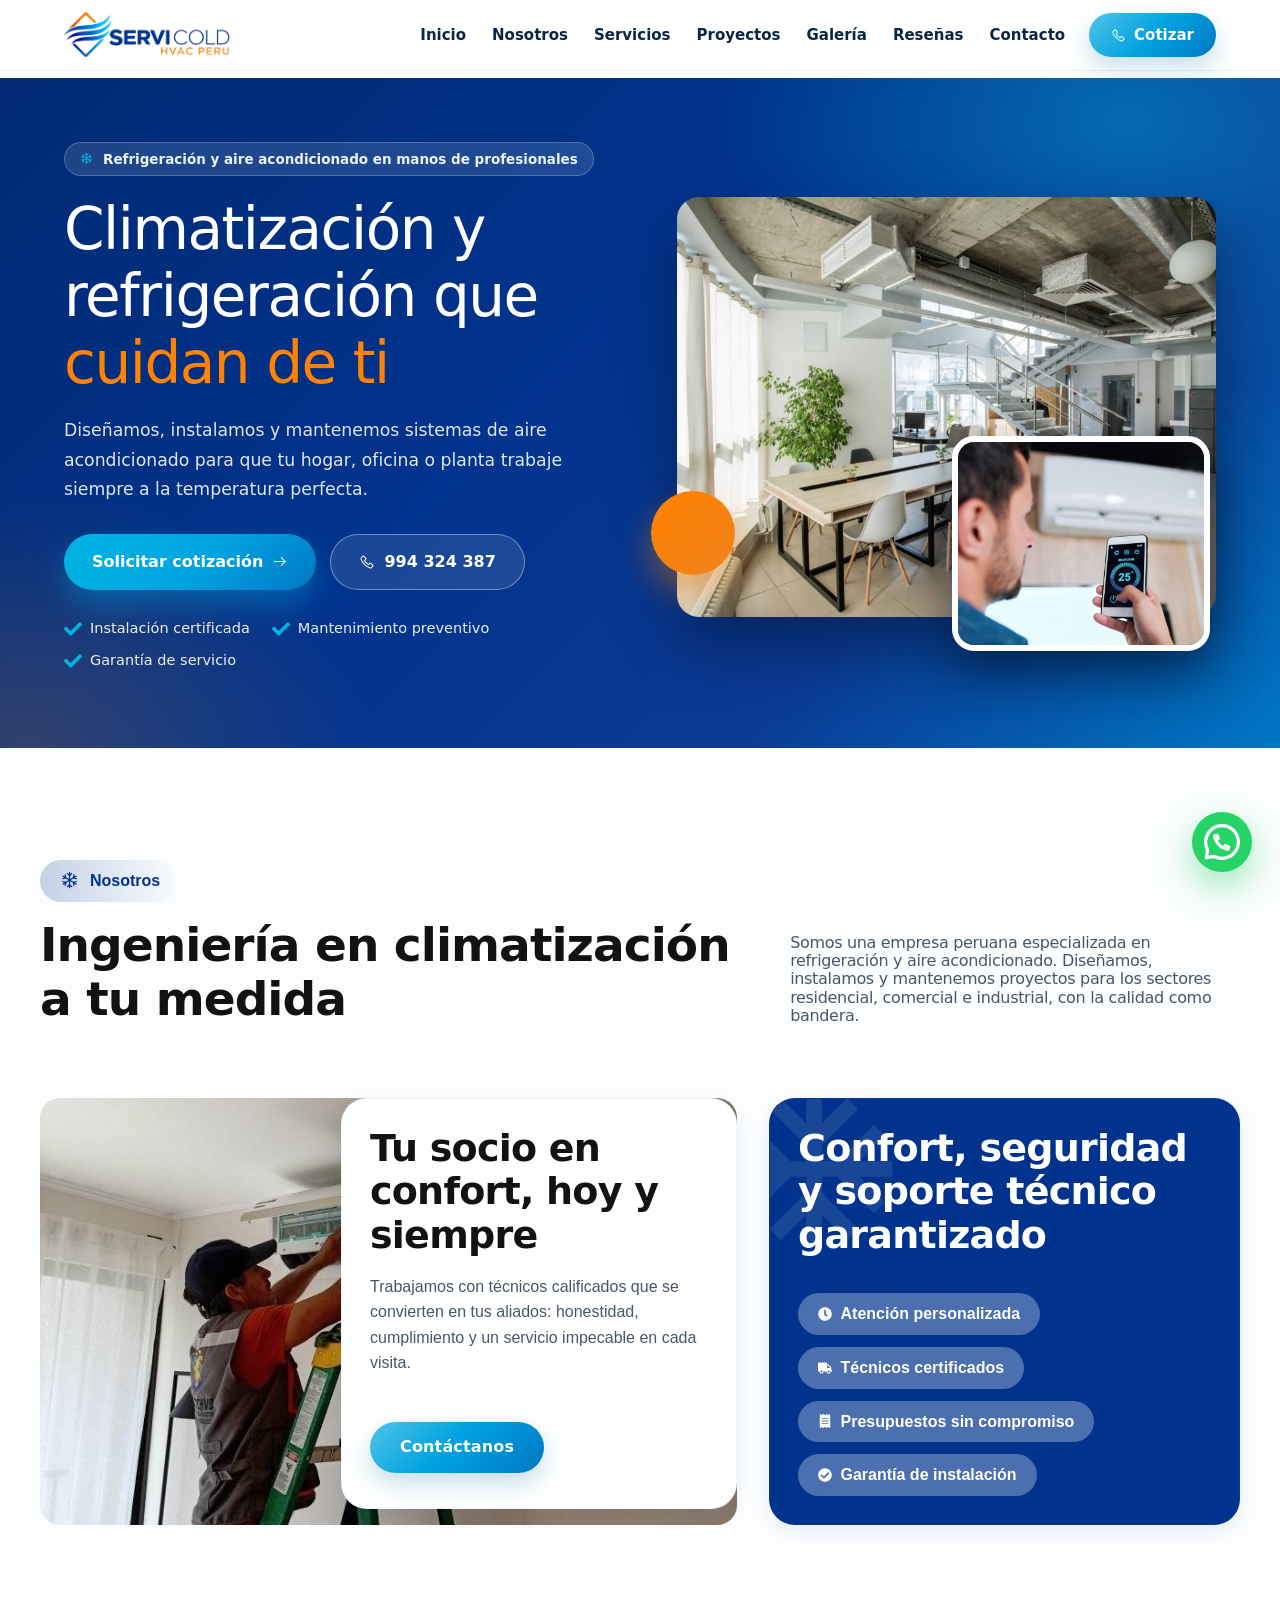
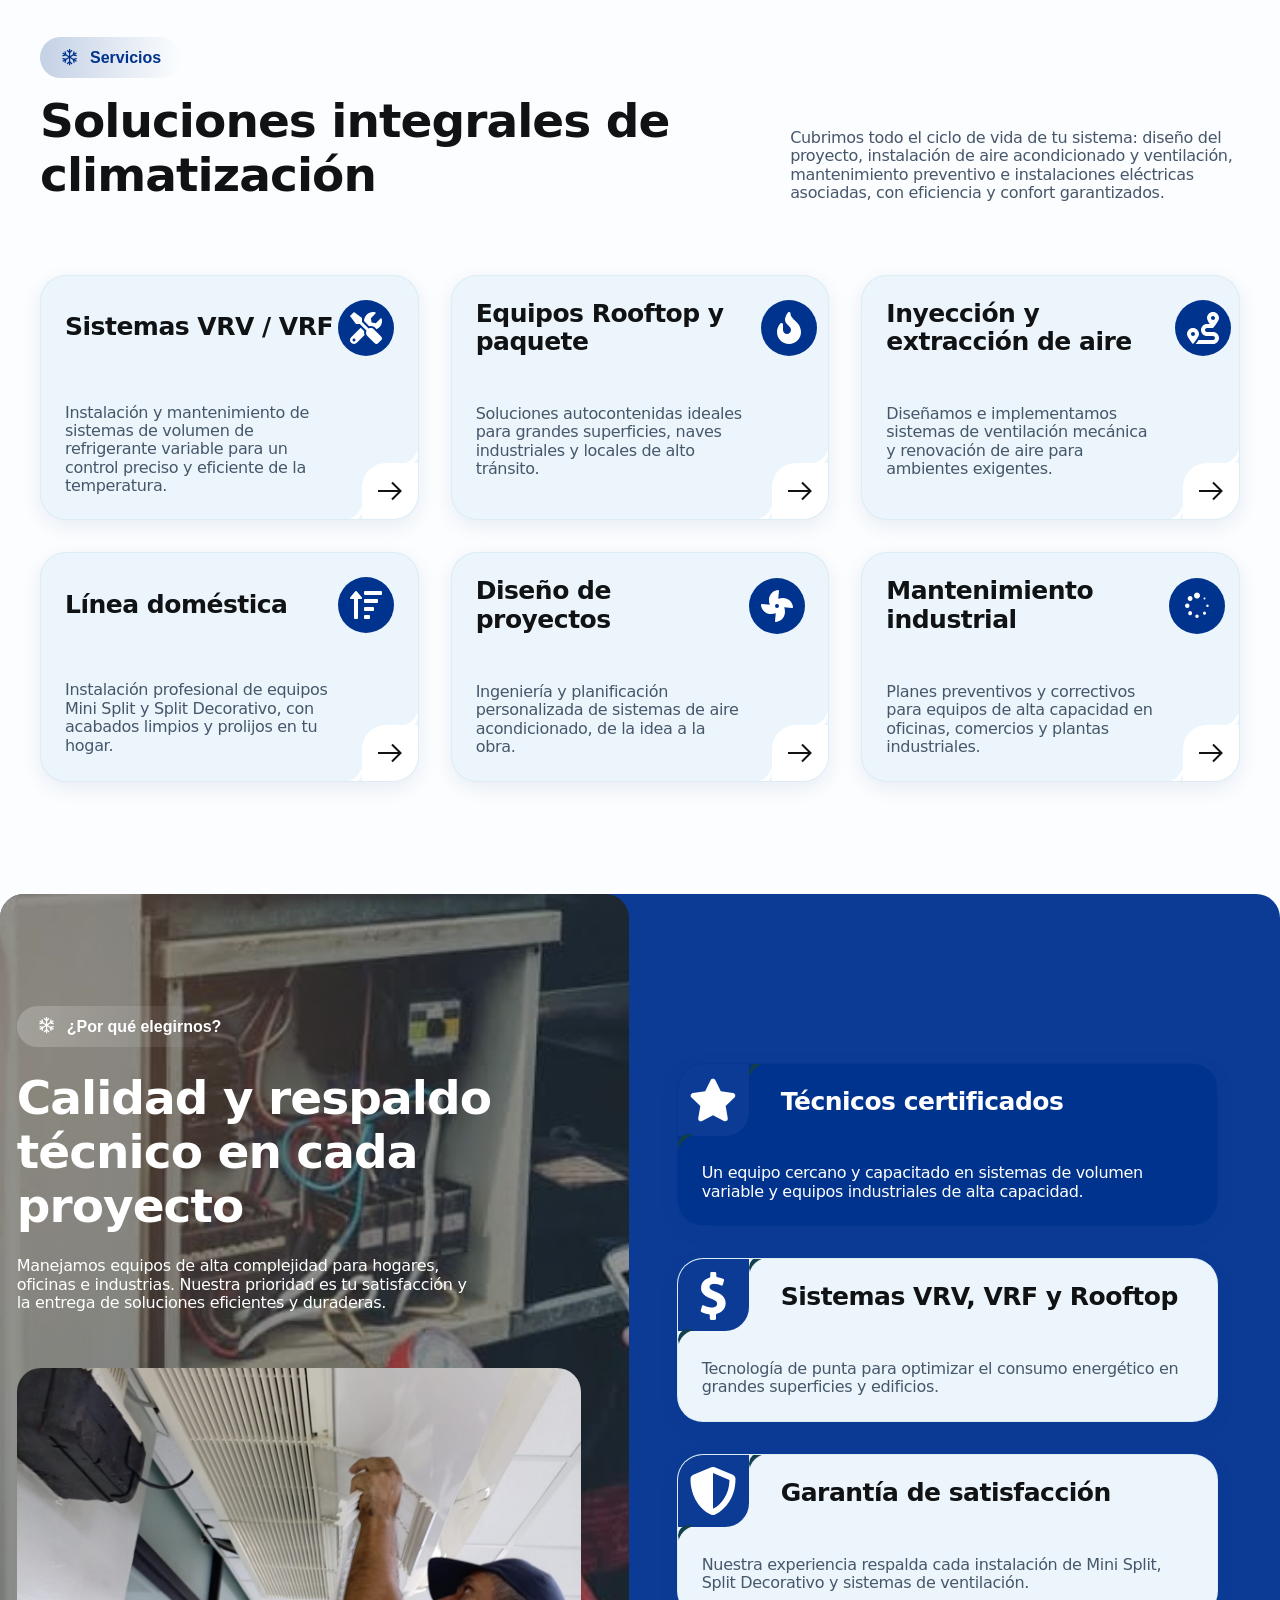
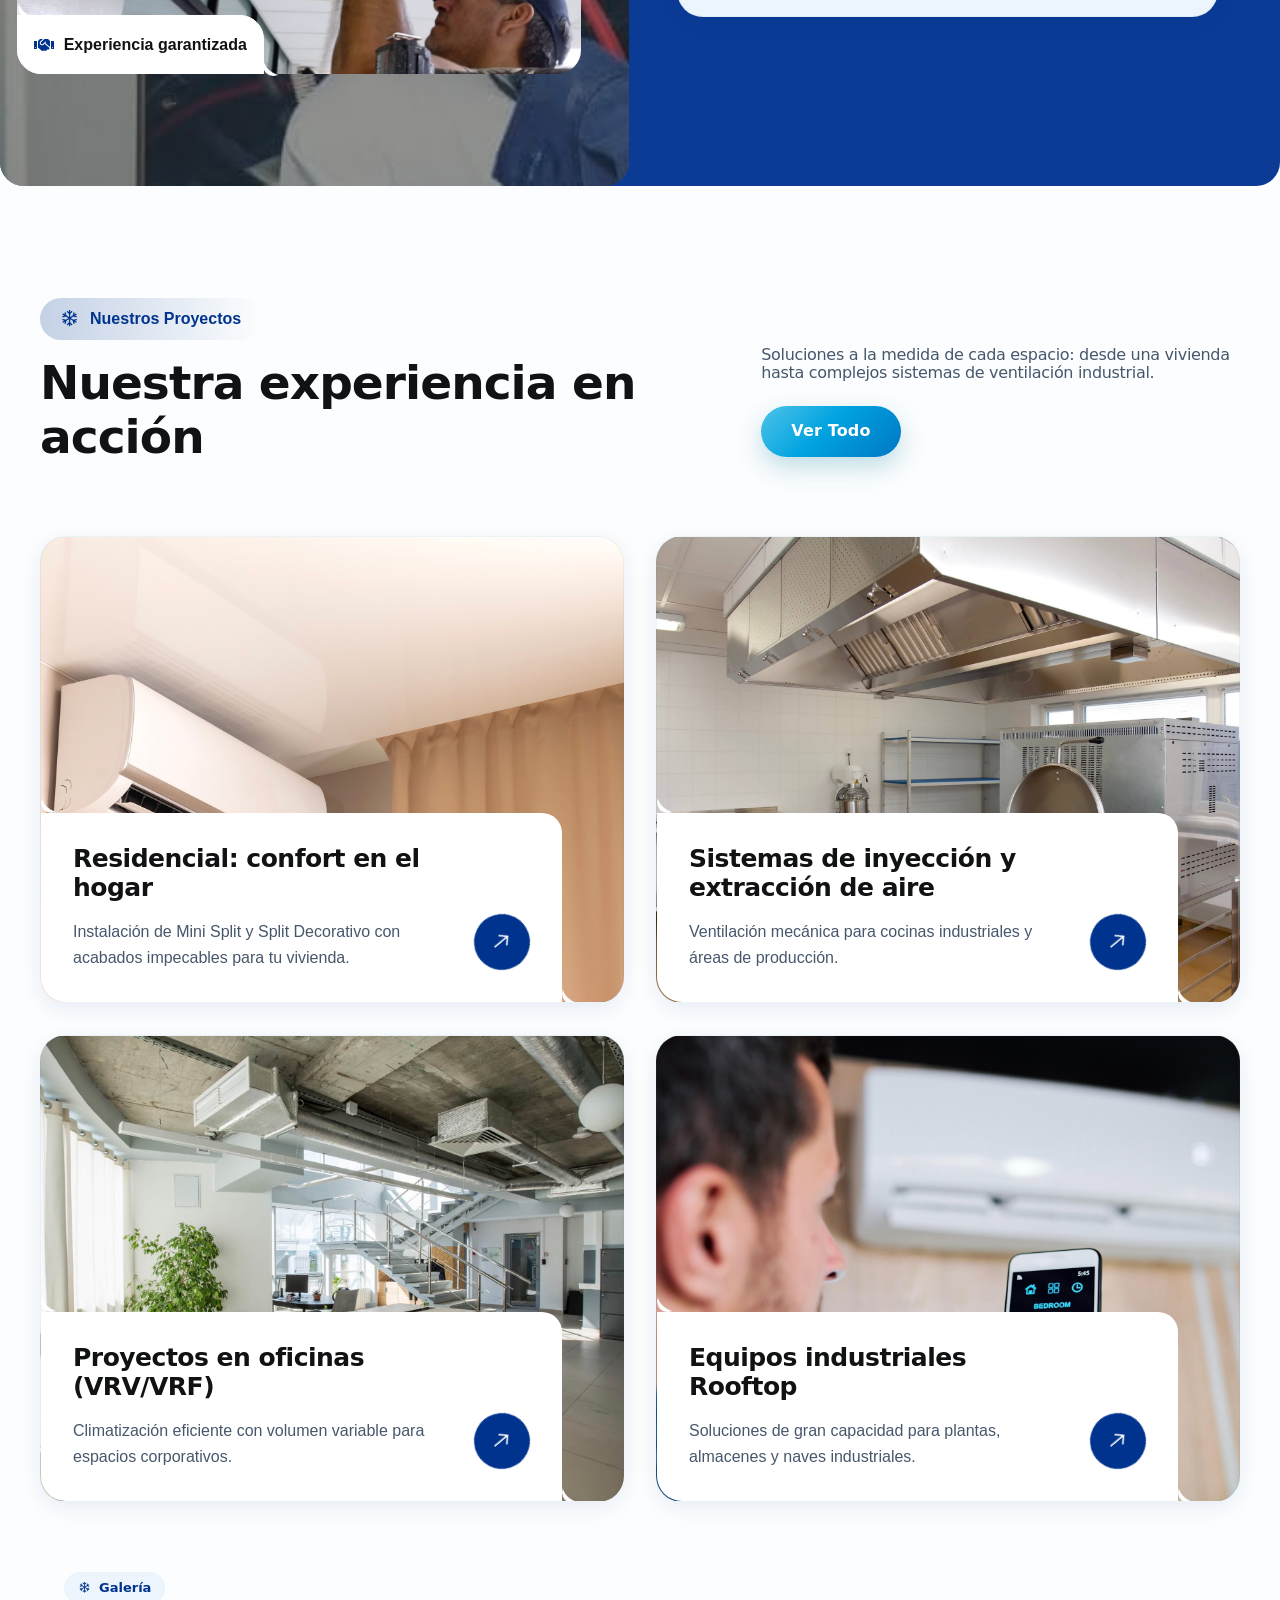
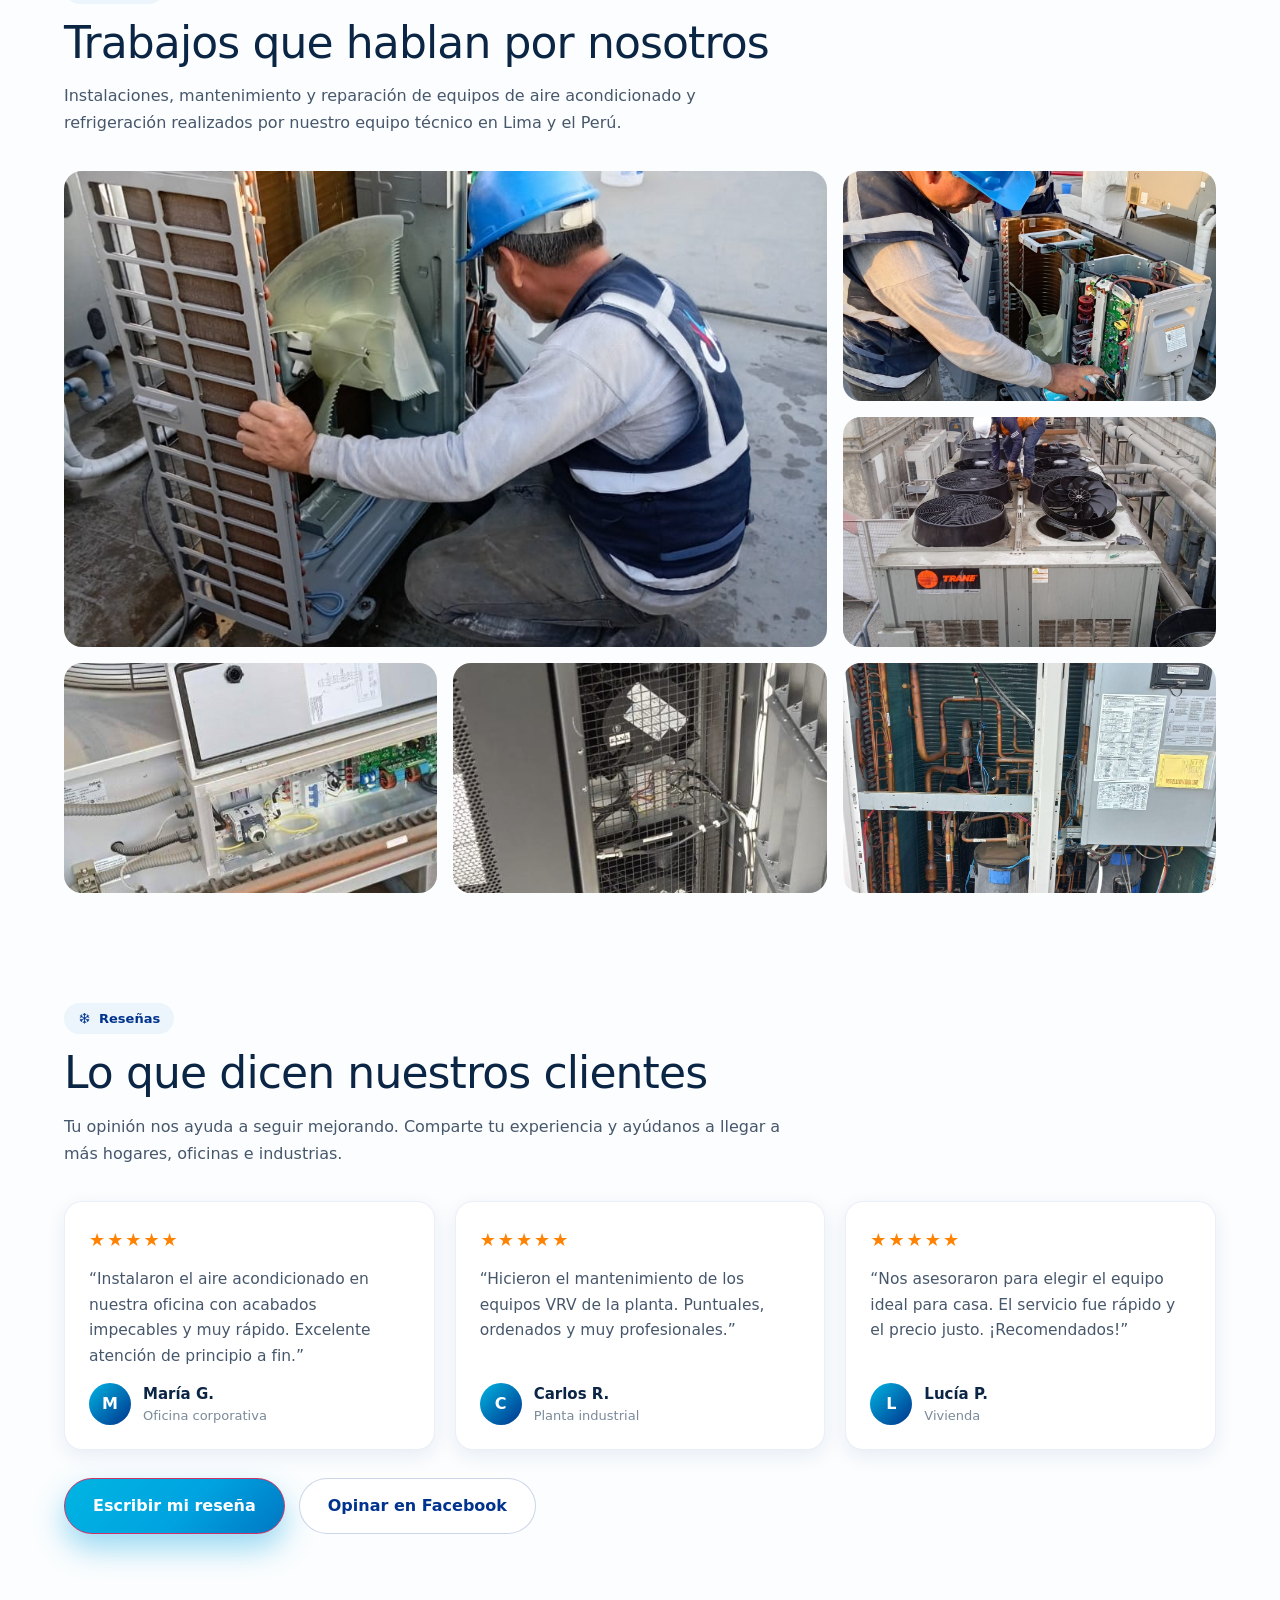
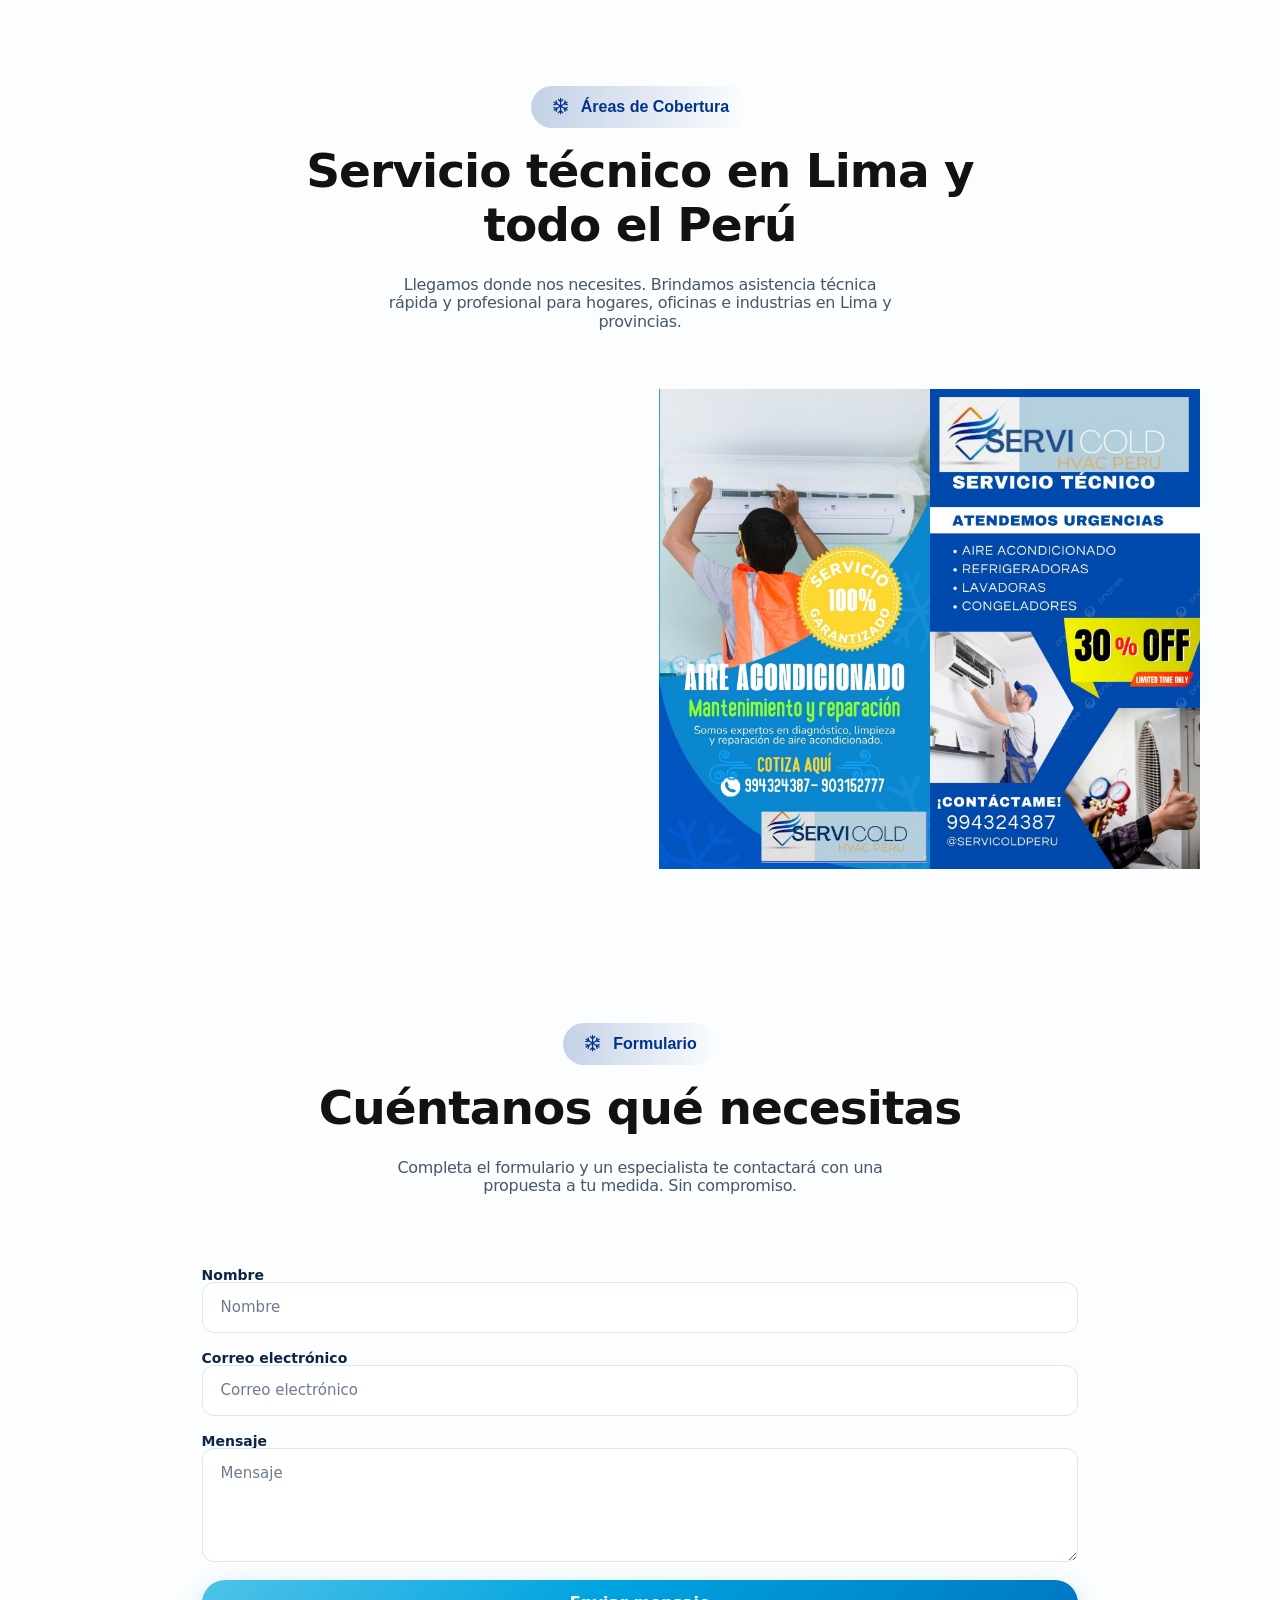
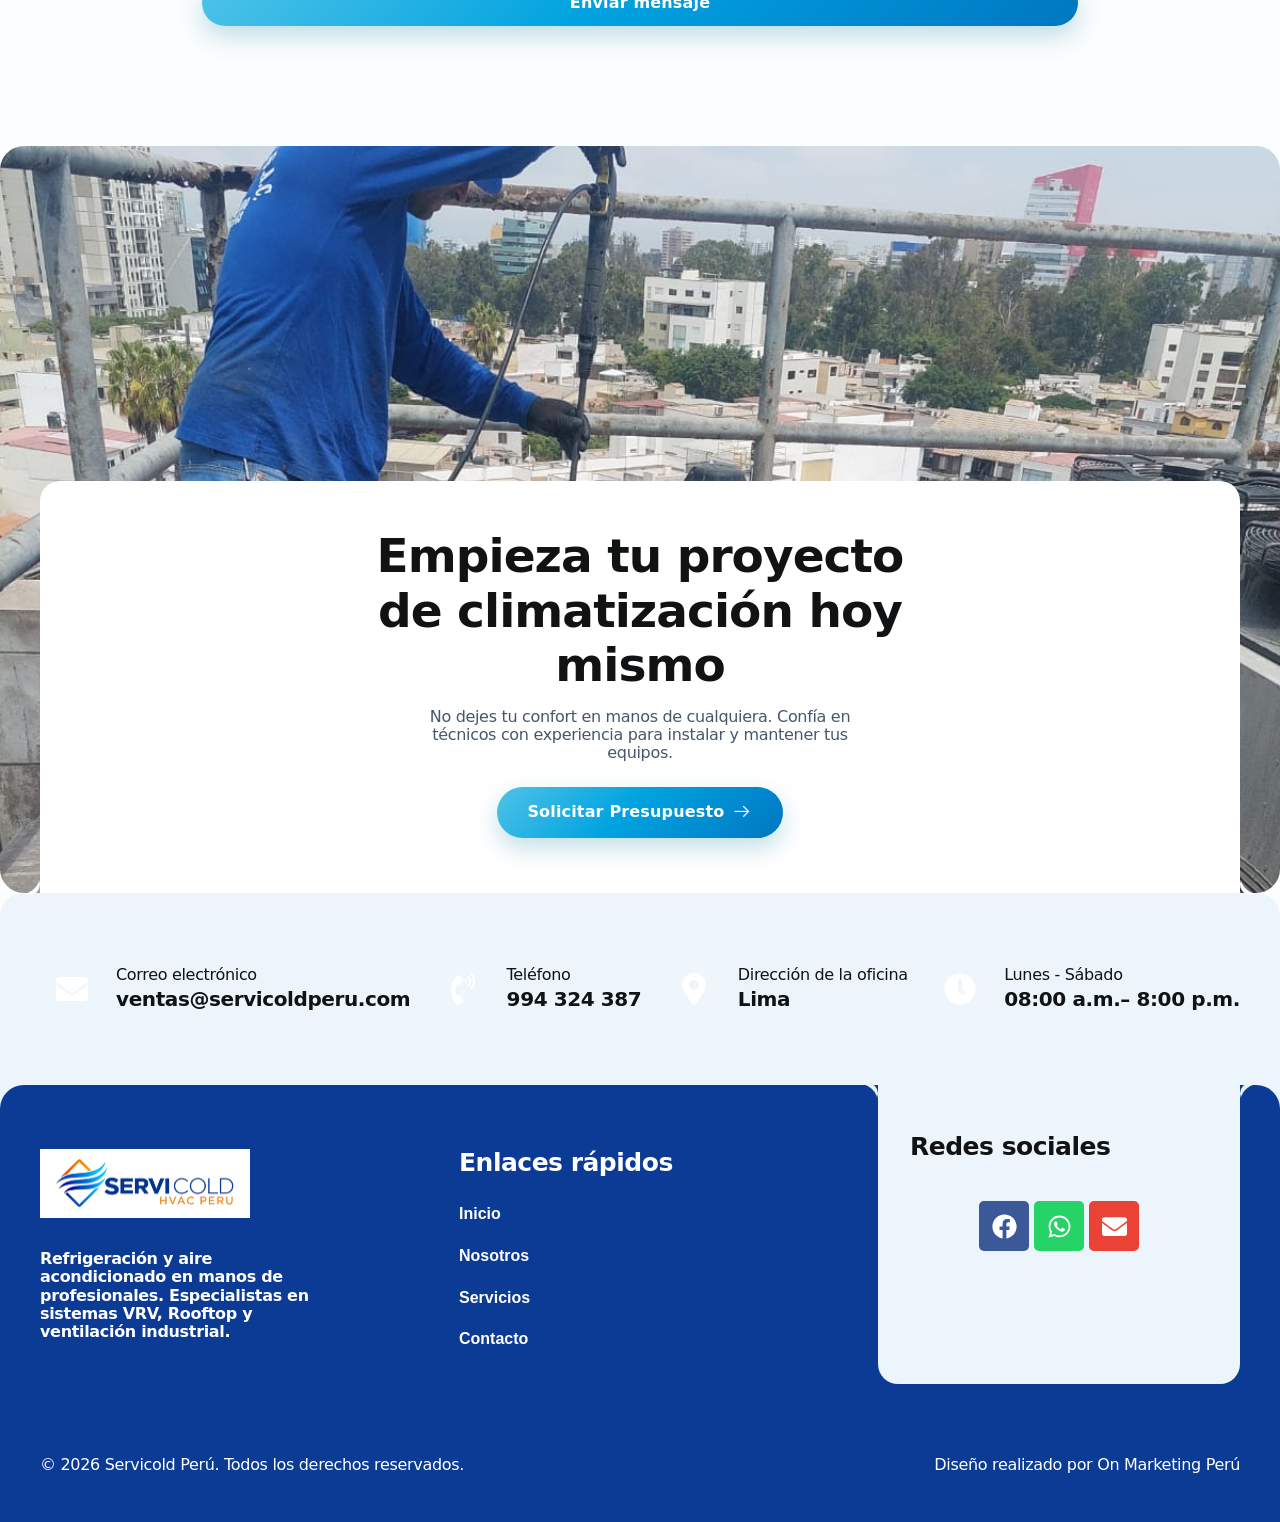
==== commit 71444677: "Agrega seccion de resenas con formulario de opinion y datos estructurados SEO" ====
--- a/index.html
+++ b/index.html
@@ -153,6 +153,22 @@
 <meta name="msapplication-TileImage" content="assets/img/icono_servicold_SF.png" />
 <style id="jeg_dynamic_css" type="text/css" data-type="jeg_custom-css"></style>
 <link rel="stylesheet" id="servicold-custom-css" href="custom.css" media="all" />
+<script type="application/ld+json">
+{
+  "@context": "https://schema.org",
+  "@type": "HVACBusiness",
+  "name": "Servicold Perú",
+  "description": "Refrigeración y aire acondicionado en manos de profesionales. Instalación y mantenimiento de sistemas VRV/VRF, Rooftop, ventilación e instalaciones eléctricas en Lima, Perú.",
+  "image": "https://arnix64.github.io/servicold/assets/img/logo_servicold_SF.png",
+  "url": "https://arnix64.github.io/servicold/",
+  "telephone": "+51994324387",
+  "email": "ventas@servicoldperu.com",
+  "address": { "@type": "PostalAddress", "addressLocality": "Lima", "addressCountry": "PE" },
+  "areaServed": "Lima, Perú",
+  "sameAs": [ "https://www.facebook.com/servicoldperu.eirl" ],
+  "priceRange": "$$"
+}
+</script>
 </head>
 <body class="home wp-singular page-template page-template-elementor_header_footer page page-id-122 wp-embed-responsive wp-theme-hello-elementor ehf-template-hello-elementor ehf-stylesheet-hello-elementor jkit-color-scheme hello-elementor-default elementor-default elementor-template-full-width elementor-kit-32 elementor-page elementor-page-122">
 
@@ -170,6 +186,7 @@
 			<a href="#servicios">Servicios</a>
 			<a href="#proyectos">Proyectos</a>
 			<a href="#galeria">Galería</a>
+			<a href="#resenas">Reseñas</a>
 			<a href="#contacto">Contacto</a>
 		</nav>
 		<a class="svc-header-cta" href="#contacto">
@@ -899,6 +916,56 @@
 					<img src="assets/img/proyecto-6.jpg" alt="Mantenimiento de compresores y tubería de refrigeración" loading="lazy" />
 				</a>
 			</div>
+		</section>
+		<section id="resenas" class="svc-reviews-section">
+			<div class="svc-reviews-head">
+				<span class="svc-chip"><i class="jki jki-snowflake-solid" aria-hidden="true"></i> Reseñas</span>
+				<h2 class="svc-reviews-title">Lo que dicen nuestros clientes</h2>
+				<p class="svc-reviews-sub">Tu opinión nos ayuda a seguir mejorando. Comparte tu experiencia y ayúdanos a llegar a más hogares, oficinas e industrias.</p>
+			</div>
+			<div class="svc-reviews-grid">
+				<!-- Reemplaza estas reseñas por opiniones reales de tus clientes -->
+				<article class="svc-review">
+					<div class="svc-review-stars" aria-label="5 de 5 estrellas">★★★★★</div>
+					<p class="svc-review-text">“Instalaron el aire acondicionado en nuestra oficina con acabados impecables y muy rápido. Excelente atención de principio a fin.”</p>
+					<div class="svc-review-author"><span class="svc-review-avatar">M</span><span><strong>María G.</strong><small>Oficina corporativa</small></span></div>
+				</article>
+				<article class="svc-review">
+					<div class="svc-review-stars" aria-label="5 de 5 estrellas">★★★★★</div>
+					<p class="svc-review-text">“Hicieron el mantenimiento de los equipos VRV de la planta. Puntuales, ordenados y muy profesionales.”</p>
+					<div class="svc-review-author"><span class="svc-review-avatar">C</span><span><strong>Carlos R.</strong><small>Planta industrial</small></span></div>
+				</article>
+				<article class="svc-review">
+					<div class="svc-review-stars" aria-label="5 de 5 estrellas">★★★★★</div>
+					<p class="svc-review-text">“Nos asesoraron para elegir el equipo ideal para casa. El servicio fue rápido y el precio justo. ¡Recomendados!”</p>
+					<div class="svc-review-author"><span class="svc-review-avatar">L</span><span><strong>Lucía P.</strong><small>Vivienda</small></span></div>
+				</article>
+			</div>
+			<div class="svc-reviews-actions">
+				<button class="svc-btn svc-btn-primary" type="button" id="svcReviewToggle">Escribir mi reseña</button>
+				<a class="svc-btn svc-btn-outline" href="https://www.facebook.com/servicoldperu.eirl" target="_blank" rel="noopener">Opinar en Facebook</a>
+			</div>
+			<form class="svc-review-form" id="svcReviewForm" hidden>
+				<h3 class="svc-review-form-title">Deja tu reseña</h3>
+				<div class="svc-review-form-row">
+					<label>Tu nombre<input type="text" name="form_fields[name]" id="review-name" required placeholder="Nombre y apellido" /></label>
+					<label>Correo (opcional)<input type="email" name="form_fields[email]" id="review-email" placeholder="tucorreo@ejemplo.com" /></label>
+				</div>
+				<div class="svc-review-rating-label">Tu calificación
+					<span class="svc-stars" id="svcStars" role="radiogroup" aria-label="Calificación">
+						<button type="button" class="svc-star" data-value="1" aria-label="1 estrella">★</button>
+						<button type="button" class="svc-star" data-value="2" aria-label="2 estrellas">★</button>
+						<button type="button" class="svc-star" data-value="3" aria-label="3 estrellas">★</button>
+						<button type="button" class="svc-star" data-value="4" aria-label="4 estrellas">★</button>
+						<button type="button" class="svc-star" data-value="5" aria-label="5 estrellas">★</button>
+					</span>
+					<input type="hidden" name="form_fields[rating]" id="review-rating" value="5" />
+				</div>
+				<label>Tu opinión<textarea name="form_fields[message]" id="review-message" rows="4" required placeholder="Cuéntanos cómo fue tu experiencia con Servicold"></textarea></label>
+				<input type="hidden" name="_subject" value="Nueva reseña web - Servicold" />
+				<div class="svc-review-form-status svc-form-status"></div>
+				<button class="svc-btn svc-btn-primary" type="submit">Enviar reseña</button>
+			</form>
 		</section>
 		<div class="elementor-element elementor-element-62a6235e e-flex e-con-boxed e-con e-parent" data-id="62a6235e" data-element_type="container" data-e-type="container">
 					<div class="e-con-inner">
--- a/custom.css
+++ b/custom.css
@@ -554,3 +554,95 @@
   .svc-hero-actions .svc-btn { flex: 1 1 100%; justify-content: center; }
   .svc-hero-inner { padding: 44px 18px 60px; }
 }
+
+/* ---------- Reseñas ---------- */
+.svc-reviews-section { max-width: 1200px; margin: 0 auto; padding: 70px 24px 40px; scroll-margin-top: 90px; }
+.svc-reviews-head { max-width: 720px; margin-bottom: 34px; }
+.svc-reviews-title { font-size: clamp(28px, 4vw, 44px); margin: 0 0 14px; color: var(--ink); }
+.svc-reviews-sub { color: var(--body); font-size: 16px; margin: 0; }
+.svc-reviews-grid { display: grid; grid-template-columns: repeat(3, 1fr); gap: 20px; }
+.svc-review {
+  background: #fff;
+  border: 1px solid rgba(0, 51, 141, .08);
+  border-radius: var(--radius);
+  box-shadow: var(--shadow-sm);
+  padding: 24px;
+  display: flex;
+  flex-direction: column;
+  gap: 14px;
+  transition: transform .4s var(--ease), box-shadow .4s var(--ease);
+}
+.svc-review:hover { transform: translateY(-6px); box-shadow: var(--shadow-lg); }
+.svc-review-stars { color: var(--orange); font-size: 18px; letter-spacing: 2px; }
+.svc-review-text { color: var(--body); font-size: 15.5px; line-height: 1.65; margin: 0; }
+.svc-review-author { display: flex; align-items: center; gap: 12px; margin-top: auto; }
+.svc-review-avatar {
+  width: 42px;
+  height: 42px;
+  border-radius: 50%;
+  background: linear-gradient(135deg, var(--cyan-2), var(--navy));
+  color: #fff;
+  display: flex;
+  align-items: center;
+  justify-content: center;
+  font-weight: 700;
+  font-family: var(--font-head);
+  flex: none;
+}
+.svc-review-author span { display: flex; flex-direction: column; }
+.svc-review-author strong { color: var(--ink); font-size: 15px; }
+.svc-review-author small { color: var(--muted); font-size: 13px; }
+.svc-reviews-actions { display: flex; flex-wrap: wrap; gap: 14px; margin-top: 28px; }
+.svc-btn-outline { background: #fff; color: var(--navy); border: 1.5px solid rgba(0, 51, 141, .2); }
+.svc-btn-outline:hover { background: var(--ice); transform: translateY(-3px); }
+
+.svc-review-form {
+  margin-top: 34px;
+  background: #fff;
+  border: 1px solid rgba(0, 51, 141, .08);
+  border-radius: var(--radius-lg);
+  box-shadow: var(--shadow);
+  padding: 28px;
+  max-width: 800px;
+}
+.svc-review-form-title { font-size: 22px; margin: 0 0 20px; color: var(--ink); }
+.svc-review-form label { display: block; font-family: var(--font-head); font-weight: 600; color: var(--ink); font-size: 14px; margin-bottom: 16px; }
+.svc-review-form input[type="text"],
+.svc-review-form input[type="email"],
+.svc-review-form textarea {
+  width: 100%;
+  margin-top: 7px;
+  border: 1.5px solid #d7e3ee;
+  border-radius: var(--radius-sm);
+  padding: 13px 16px;
+  font-size: 15px;
+  font-family: var(--font-body);
+  color: var(--ink);
+  transition: border-color .25s var(--ease), box-shadow .25s var(--ease);
+}
+.svc-review-form input:focus,
+.svc-review-form textarea:focus { outline: none; border-color: var(--cyan); box-shadow: 0 0 0 4px rgba(0, 163, 224, .15); }
+.svc-review-form-row { display: grid; grid-template-columns: 1fr 1fr; gap: 16px; }
+.svc-review-rating-label { font-family: var(--font-head); font-weight: 600; color: var(--ink); font-size: 14px; margin-bottom: 16px; }
+.svc-stars { display: inline-flex; gap: 4px; margin-left: 10px; vertical-align: middle; }
+.svc-star {
+  background: none;
+  border: 0;
+  cursor: pointer;
+  font-size: 26px;
+  line-height: 1;
+  color: #d7e0ea;
+  padding: 0;
+  transition: transform .15s var(--ease), color .15s var(--ease);
+}
+.svc-star:hover { transform: scale(1.15); }
+.svc-star.is-active { color: var(--orange); }
+
+@media (max-width: 900px) {
+  .svc-reviews-grid { grid-template-columns: 1fr 1fr; }
+}
+@media (max-width: 640px) {
+  .svc-reviews-grid { grid-template-columns: 1fr; }
+  .svc-review-form-row { grid-template-columns: 1fr; }
+  .svc-reviews-section { padding: 50px 18px 30px; }
+}
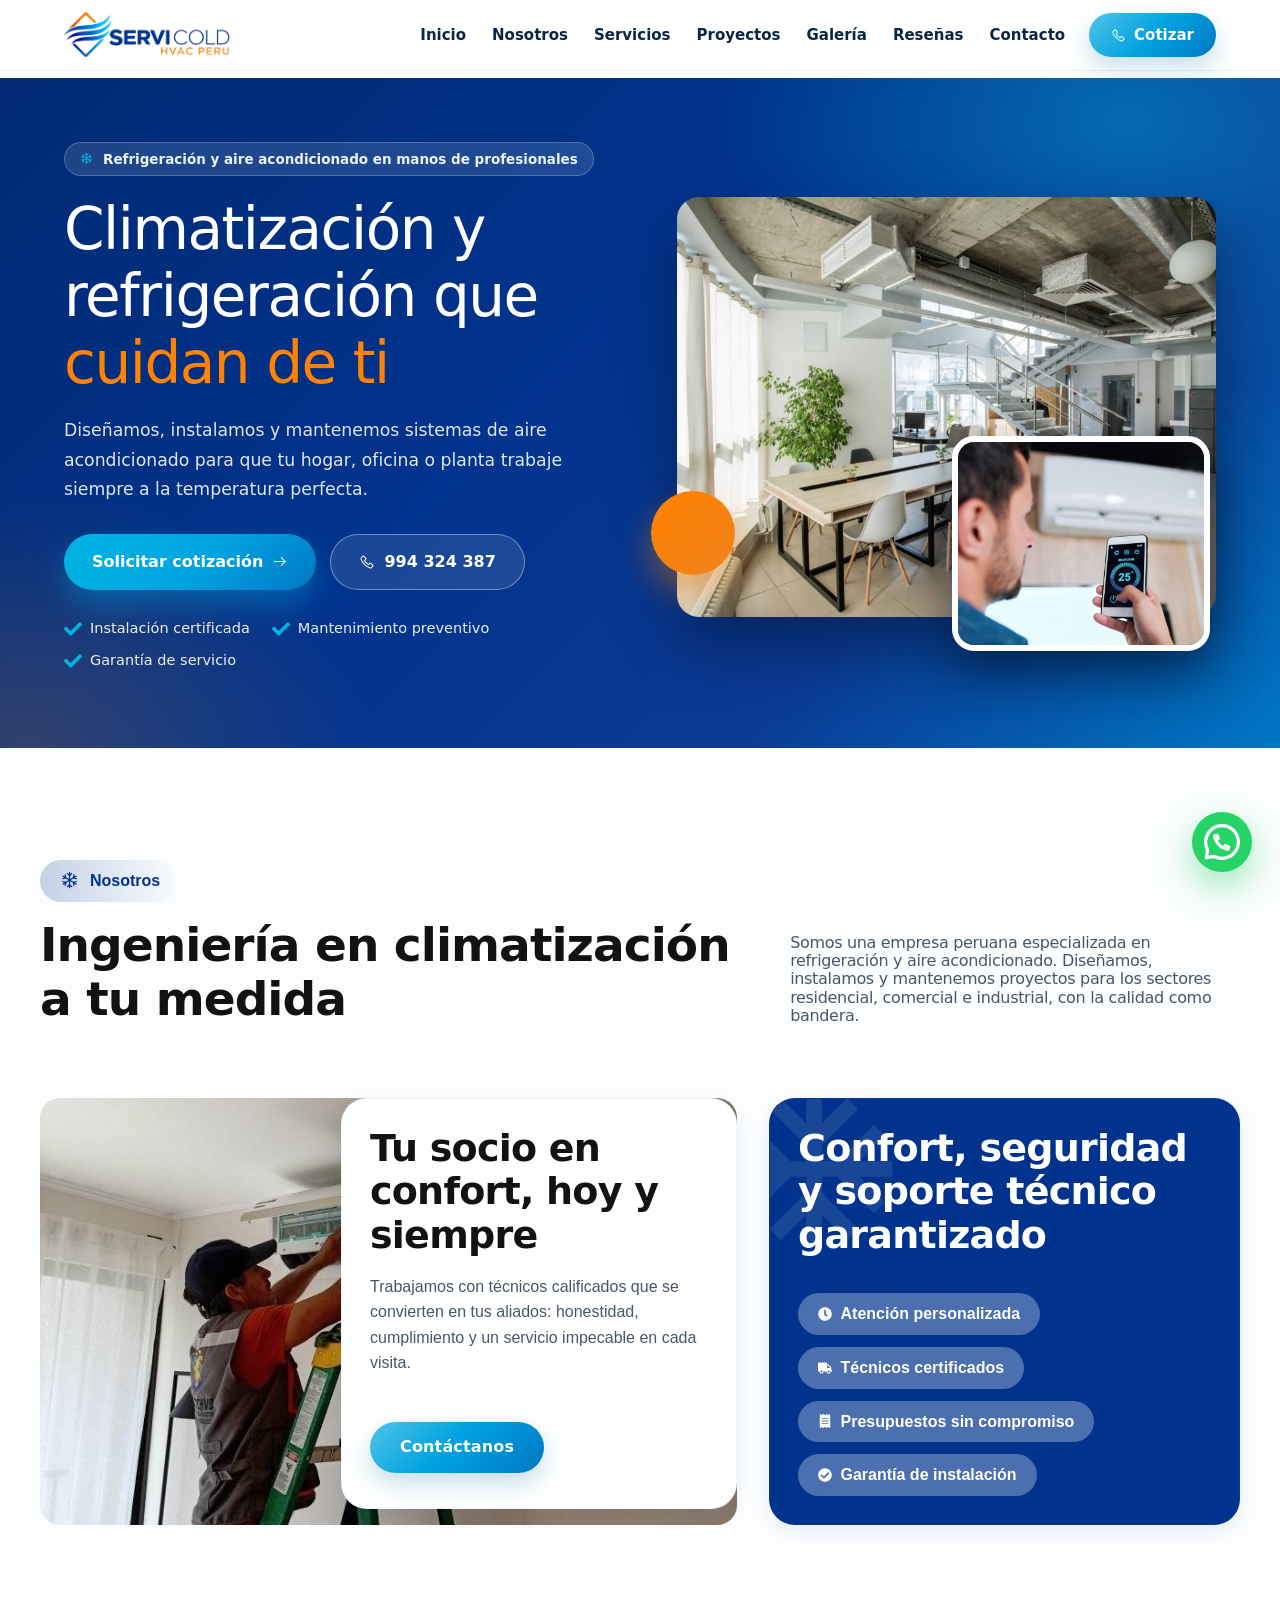
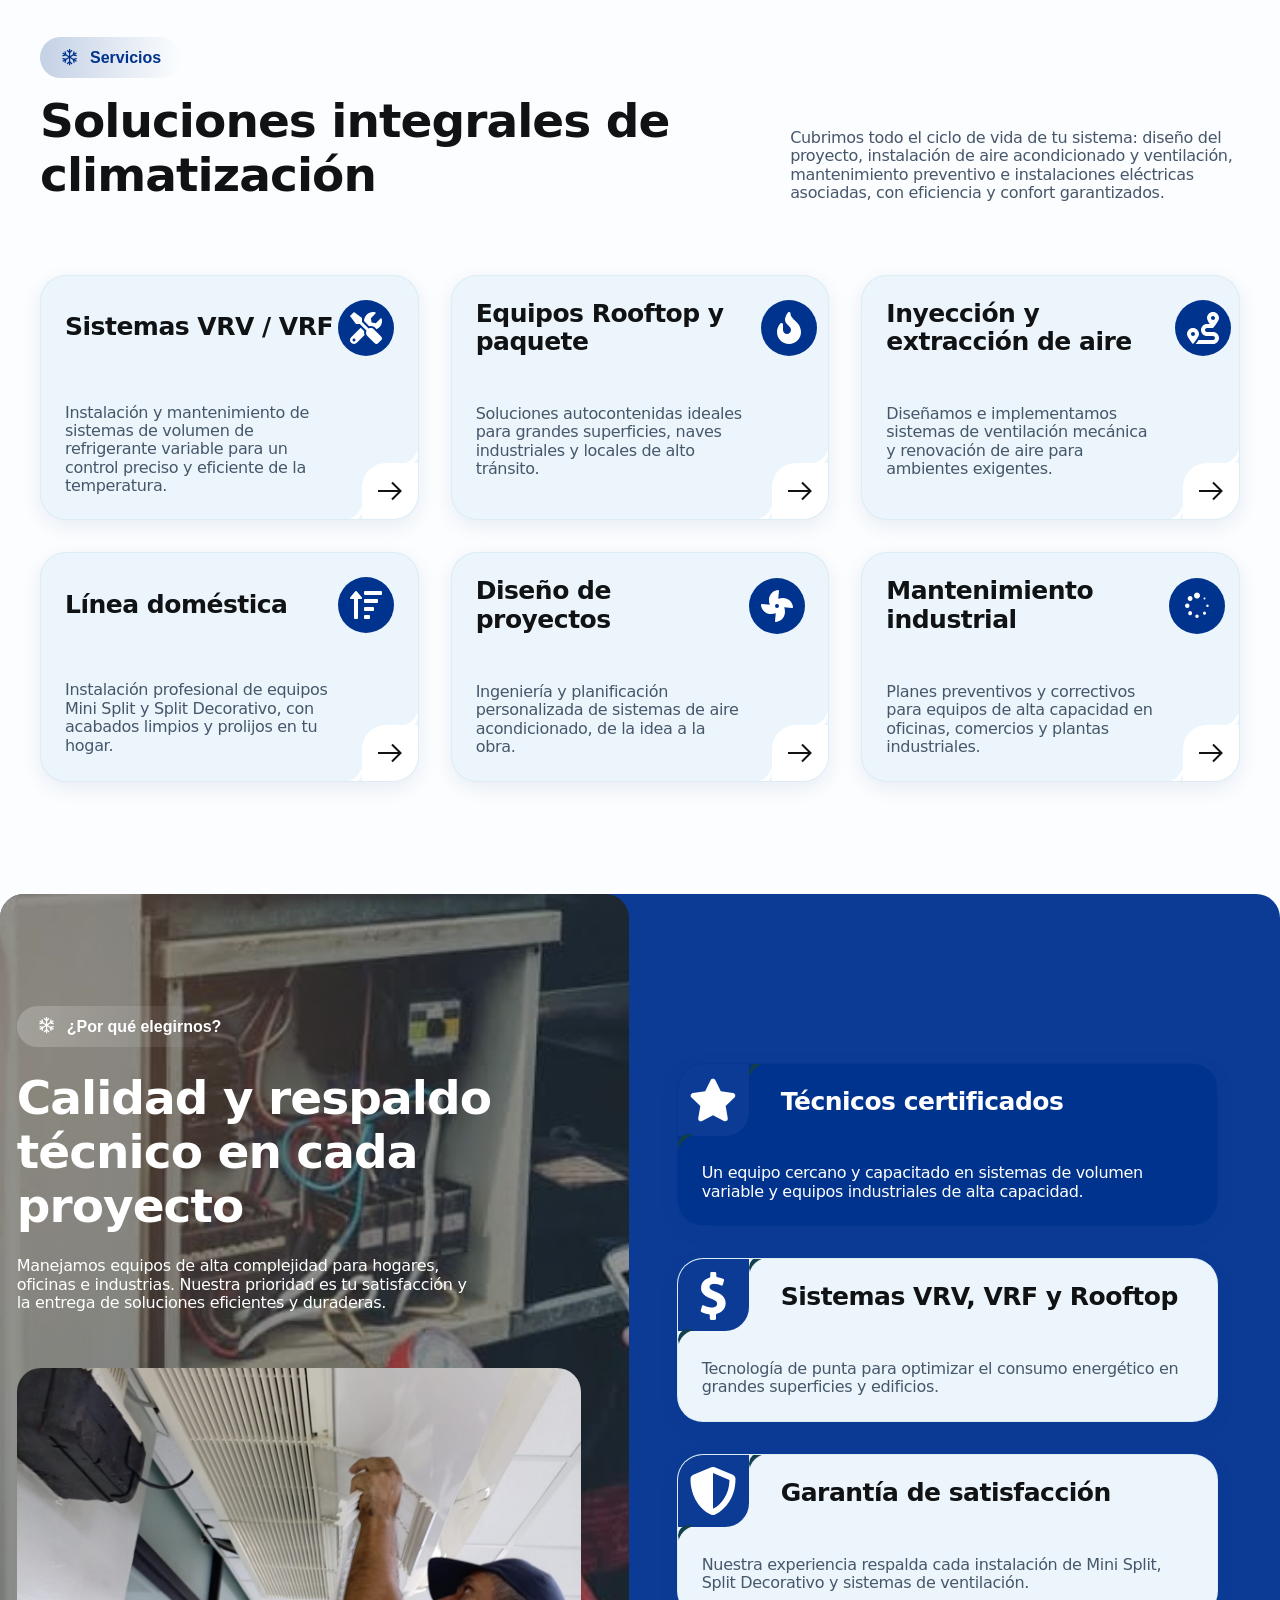
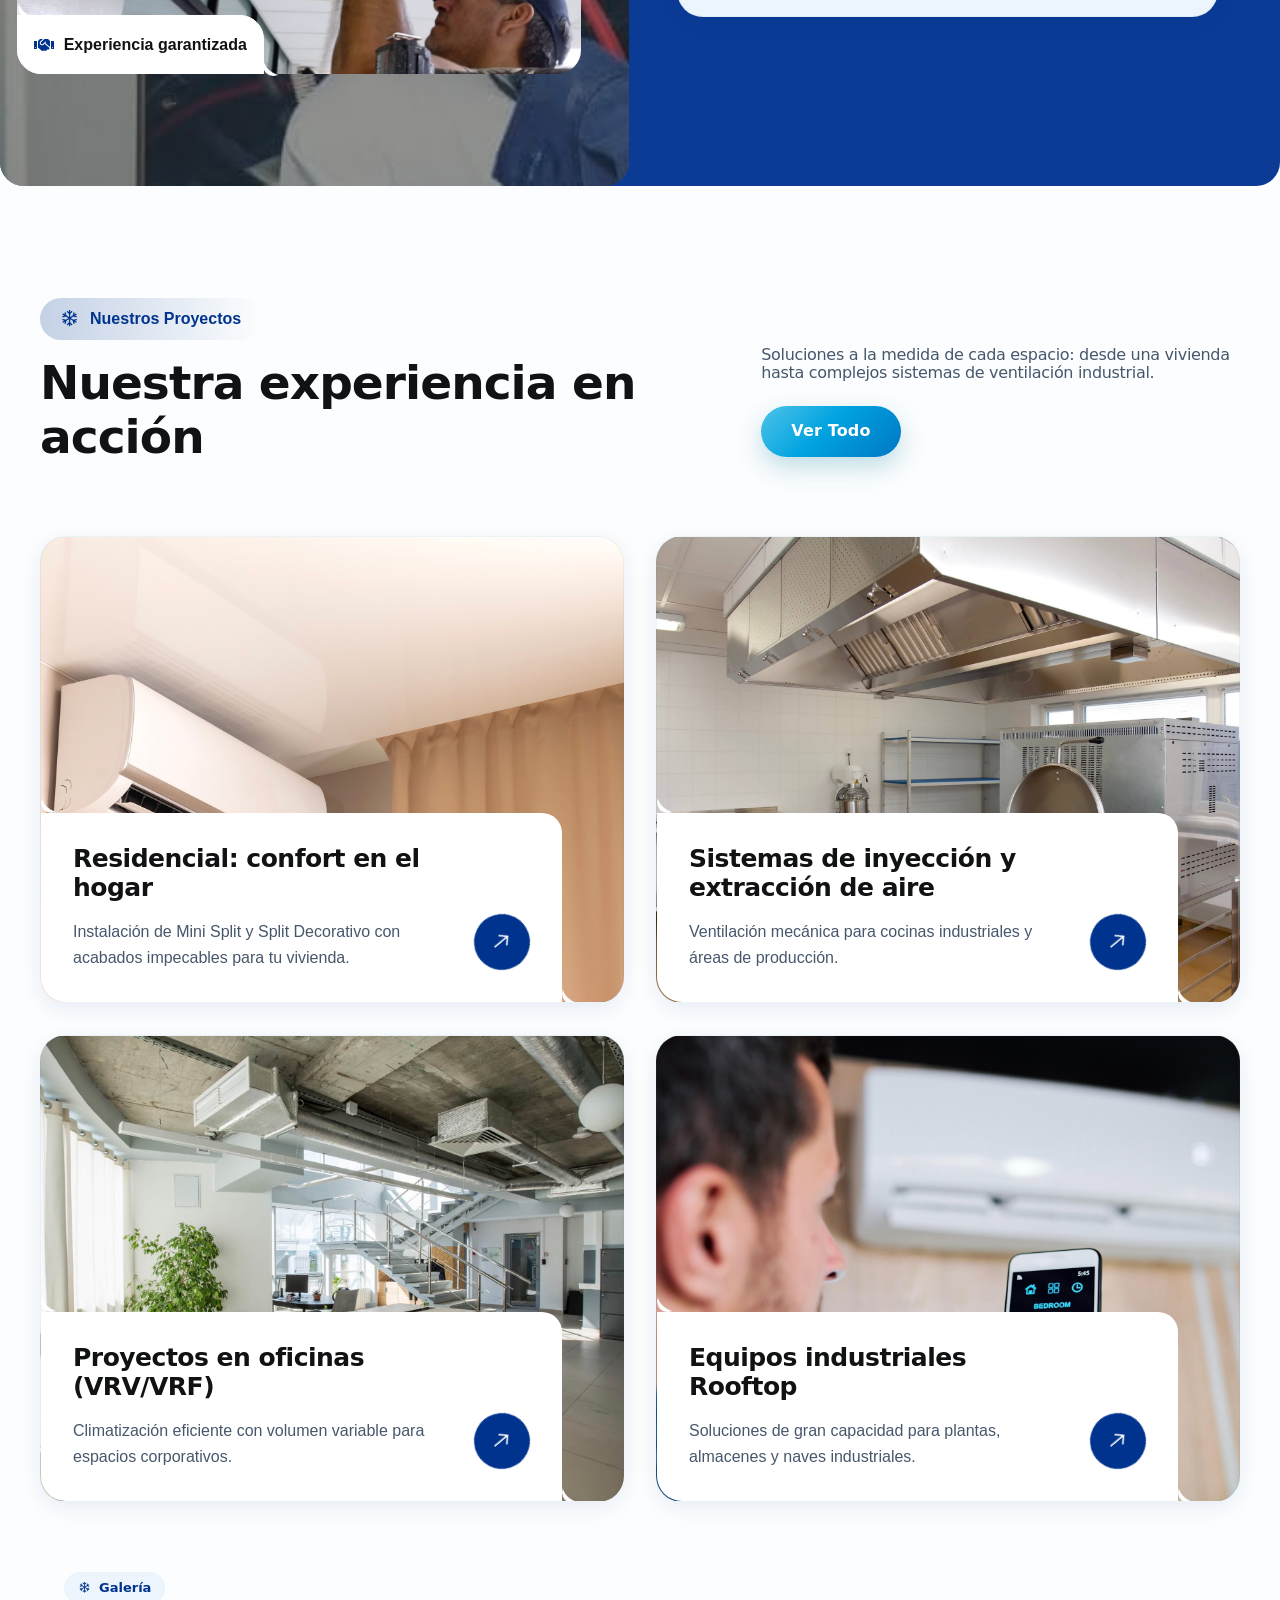
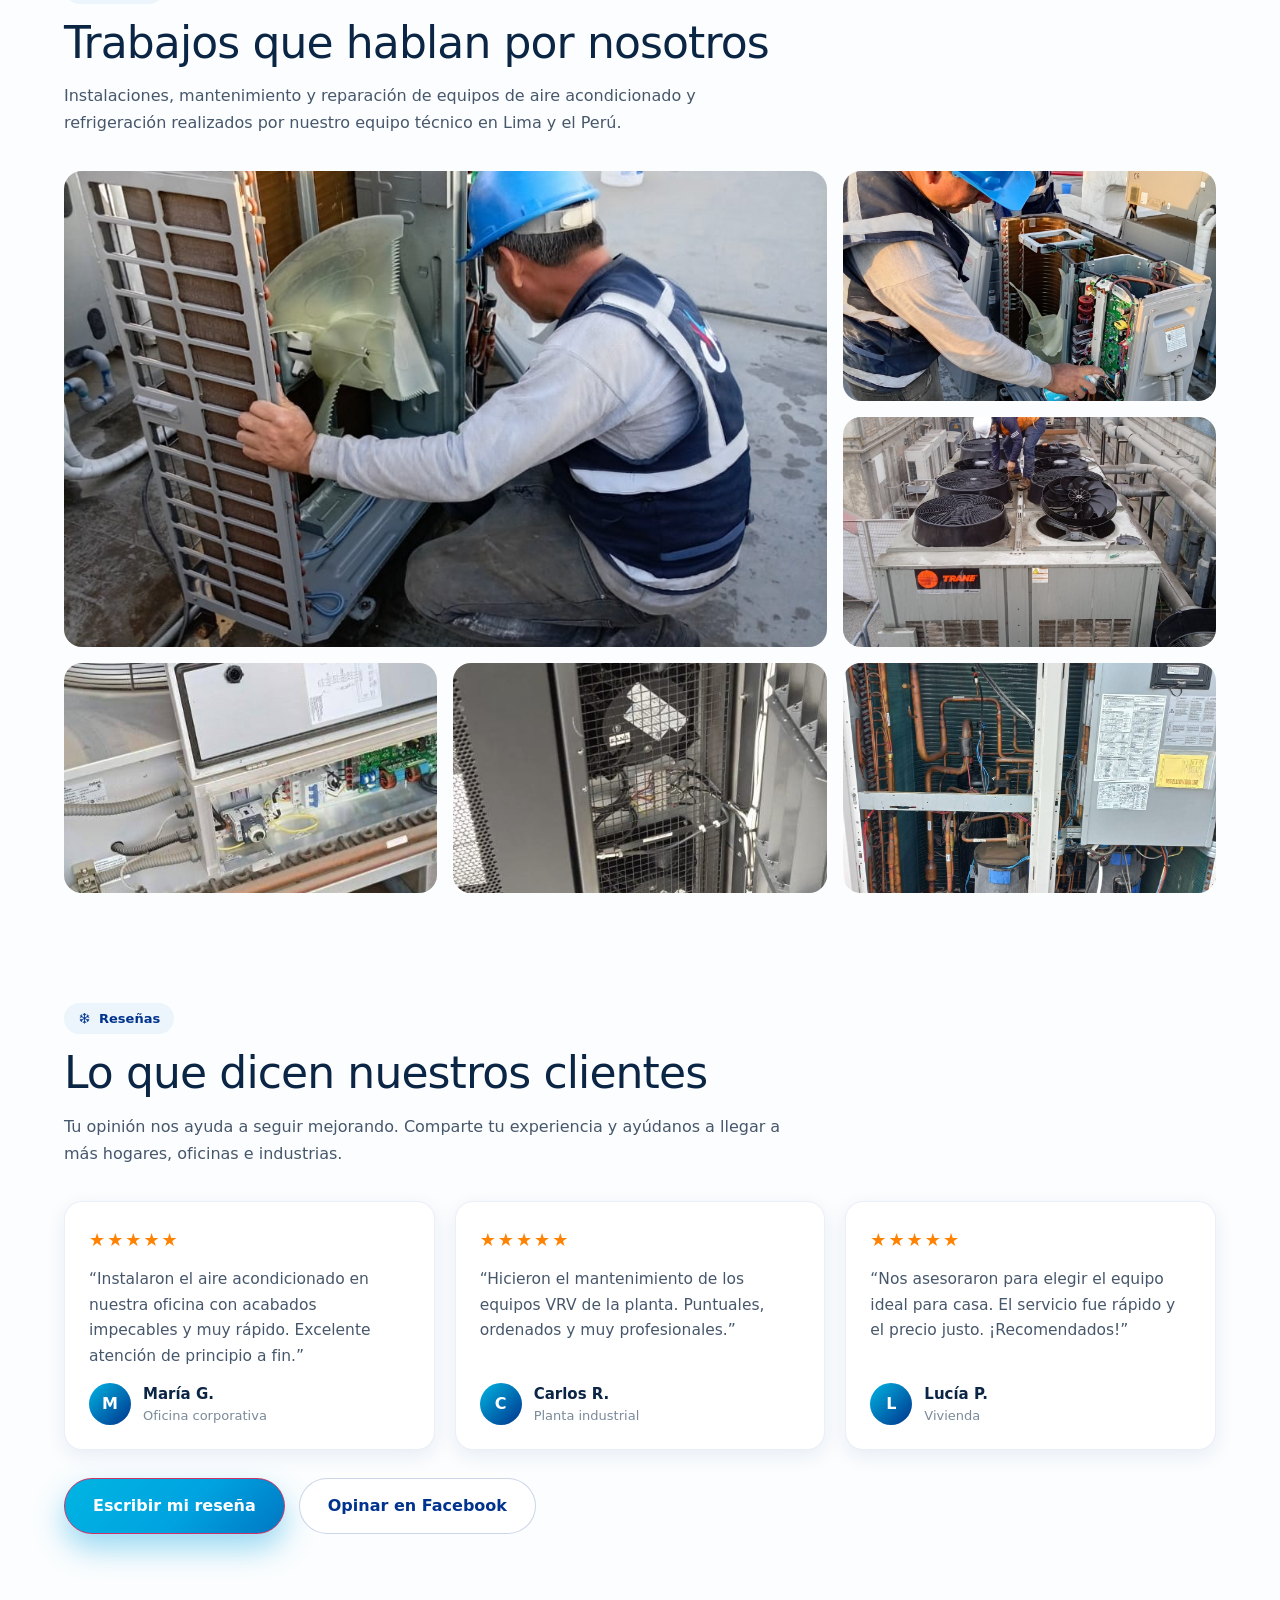
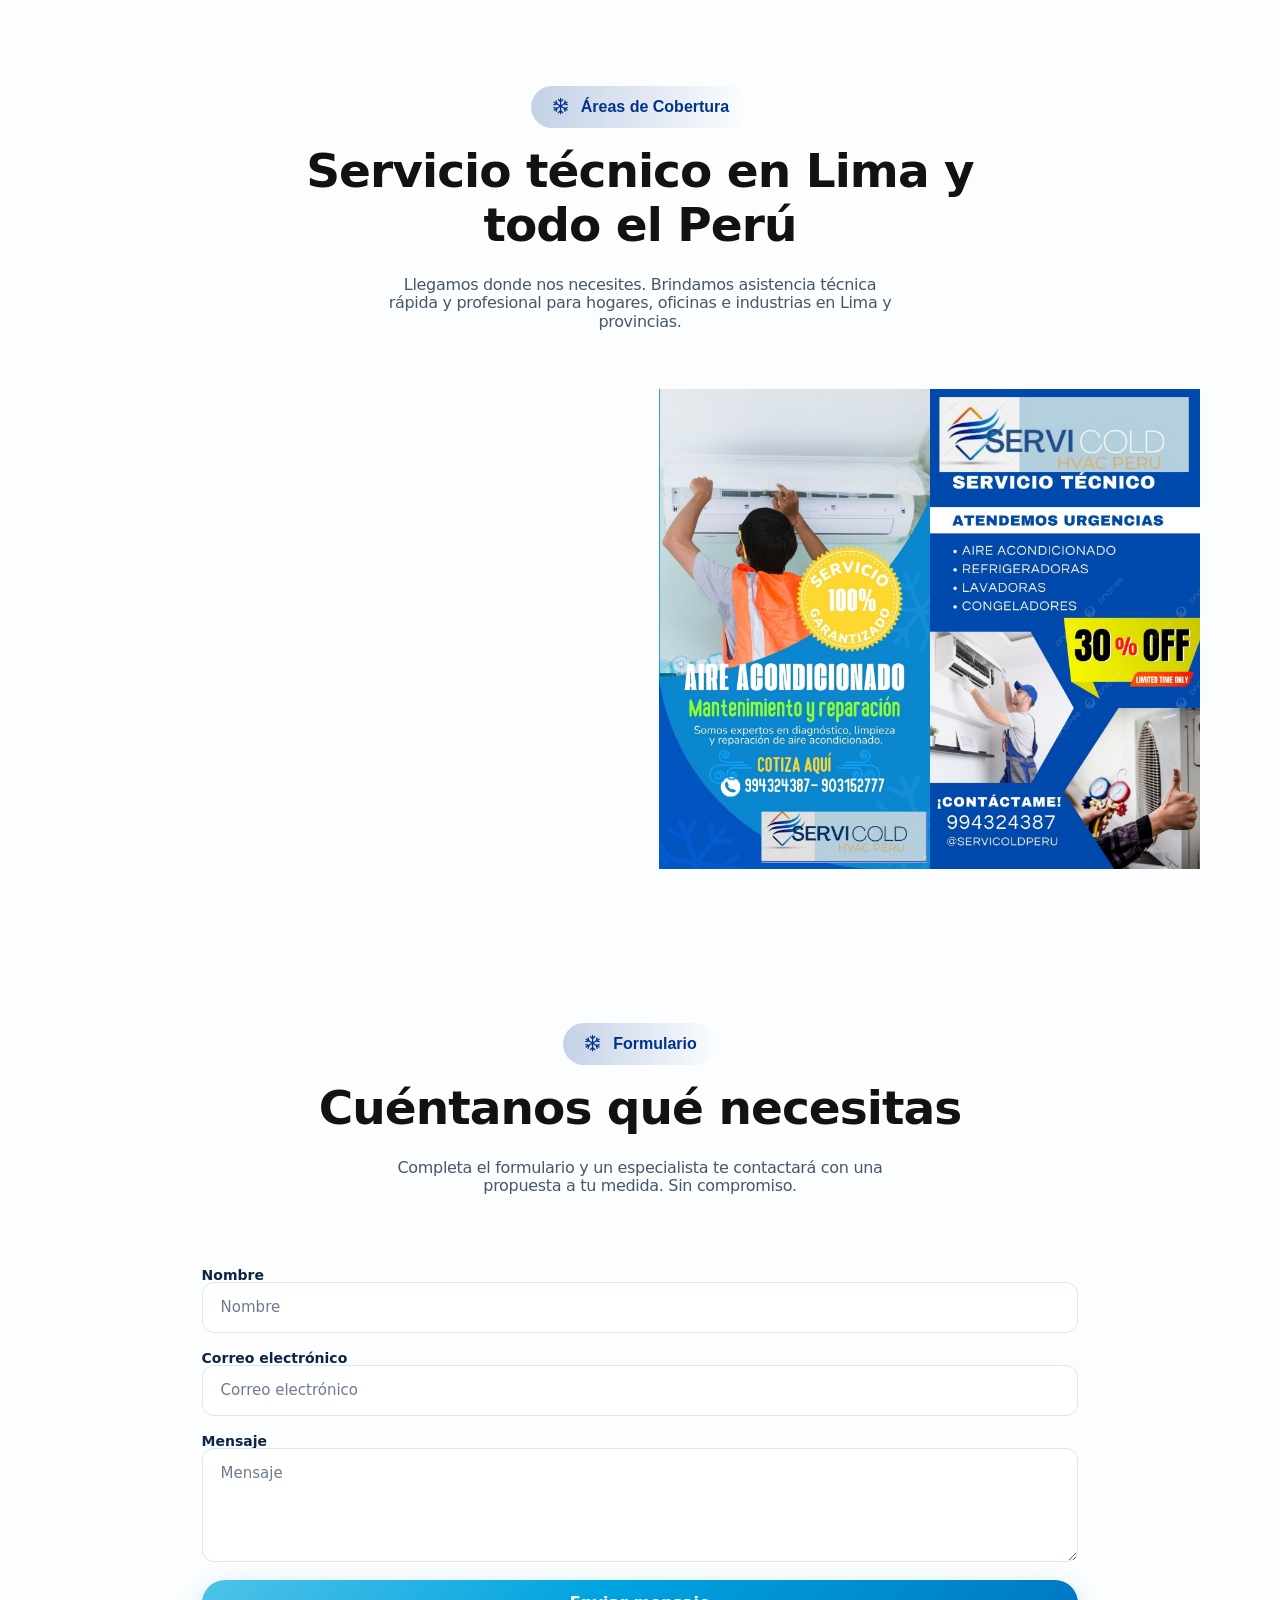
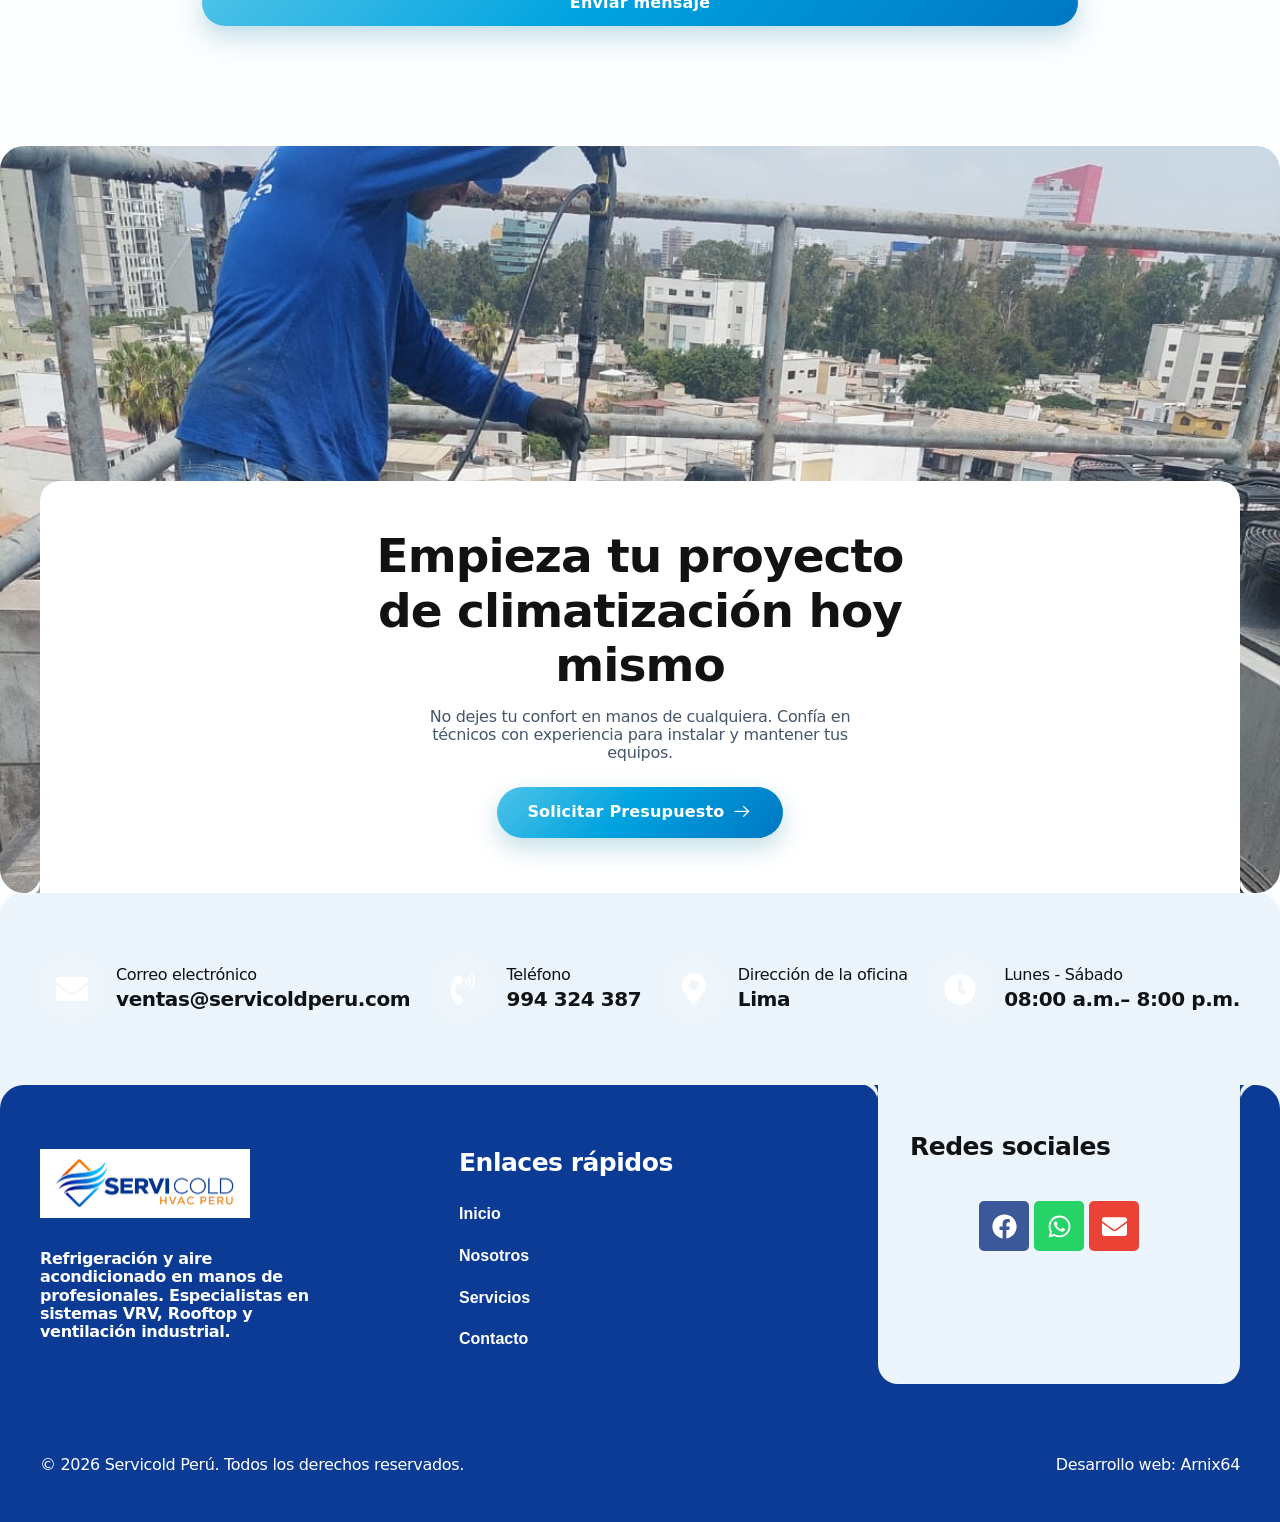
==== commit 2f6935f3: "Elimina contenido oculto de WordPress y cambia credito del footer a Arnix64 (GitHub)" ====
--- a/index.html
+++ b/index.html
@@ -198,33 +198,7 @@
 	</div>
 </header>
 
-		<header data-elementor-type="header" data-elementor-id="118" class="elementor elementor-118 elementor-location-header" data-elementor-post-type="elementor_library">
-			<div class="elementor-element elementor-element-769325ad elementor-hidden-desktop elementor-hidden-tablet elementor-hidden-mobile e-flex e-con-boxed e-con e-parent" data-id="769325ad" data-element_type="container" data-e-type="container">
-					<div class="e-con-inner">
-		<div class="elementor-element elementor-element-65e0e807 e-con-full e-flex e-con e-child" data-id="65e0e807" data-element_type="container" data-e-type="container" data-settings="{&quot;background_background&quot;:&quot;classic&quot;}">
-				<div class="elementor-element elementor-element-7e818fa0 elementor-widget elementor-widget-image" data-id="7e818fa0" data-element_type="widget" data-e-type="widget" data-widget_type="image.default">
-															<img fetchpriority="high" width="711" height="197" src="assets/img/logo_servicold_SF.png" class="attachment-full size-full wp-image-201" alt="Servicold Peru" decoding="async"  />															</div>
-				<div class="elementor-element elementor-element-53fc1482 elementor-widget elementor-widget-jkit_nav_menu" data-id="53fc1482" data-element_type="widget" data-e-type="widget" data-settings="{&quot;st_submenu_item_text_normal_bg_background_background&quot;:&quot;classic&quot;,&quot;st_submenu_item_text_hover_bg_background_background&quot;:&quot;classic&quot;}" data-widget_type="jkit_nav_menu.default">
-					<div  class="jeg-elementor-kit jkit-nav-menu break-point-tablet submenu-click-title jeg_module_122__6ac11302db631"  data-item-indicator="&lt;i aria-hidden=&quot;true&quot; class=&quot;icon icon-down-arrow1&quot;&gt;&lt;/i&gt;"><button aria-label="open-menu" class="jkit-hamburger-menu"><i aria-hidden="true" class="icon icon-options"></i></button>
-        <div class="jkit-menu-wrapper"><div class="jkit-menu-container"><ul id="menu-menu" class="jkit-menu jkit-menu-direction-flex jkit-submenu-position-top"><li id="menu-item-190" class="menu-item menu-item-type-post_type menu-item-object-page menu-item-home current-menu-item page_item page-item-122 current_page_item menu-item-190"><a href="https://servicoldperu.com/" aria-current="page">Inicio</a></li>
-</ul></div>
-            <div class="jkit-nav-identity-panel">
-                <div class="jkit-nav-site-title"><a href="https://servicoldperu.com" class="jkit-nav-logo" aria-label="Home Link"></a></div>
-                <button aria-label="close-menu" class="jkit-close-menu"><i aria-hidden="true" class="jki jki-times-solid"></i></button>
-            </div>
-        </div>
-        <div class="jkit-overlay"></div></div>				</div>
-				<div class="elementor-element elementor-element-147b9a4d elementor-align-center elementor-hidden-mobile elementor-widget elementor-widget-button" data-id="147b9a4d" data-element_type="widget" data-e-type="widget" data-widget_type="button.default">
-										<a class="elementor-button elementor-button-link elementor-size-sm" href="#">
-						<span class="elementor-button-content-wrapper">
-									<span class="elementor-button-text">Contacto</span>
-					</span>
-					</a>
-								</div>
-				</div>
-					</div>
-				</div>
-				</header>
+		
 				<section class="svc-hero" id="inicio">
 			<span class="svc-hero-glow" aria-hidden="true"></span>
 			<div class="svc-hero-inner">
@@ -309,74 +283,7 @@
 						</div>
 				</div>
 				</div>
-		<div class="elementor-element elementor-element-faff5af elementor-hidden-desktop elementor-hidden-tablet elementor-hidden-mobile e-flex e-con-boxed e-con e-parent" data-id="faff5af" data-element_type="container" data-e-type="container" data-settings="{&quot;background_background&quot;:&quot;classic&quot;}">
-					<div class="e-con-inner">
-		<div class="elementor-element elementor-element-1a5f330 e-con-full e-flex e-con e-child" data-id="1a5f330" data-element_type="container" data-e-type="container">
-		<div class="elementor-element elementor-element-f51fb44 e-con-full animated-slow e-flex elementor-invisible e-con e-child" data-id="f51fb44" data-element_type="container" data-e-type="container" data-settings="{&quot;animation&quot;:&quot;fadeIn&quot;,&quot;animation_mobile&quot;:&quot;none&quot;,&quot;animation_delay&quot;:100}">
-		<div class="elementor-element elementor-element-0e8ac46 e-con-full e-flex e-con e-child" data-id="0e8ac46" data-element_type="container" data-e-type="container">
-		<div class="elementor-element elementor-element-36170c7 e-con-full animated-slow e-flex elementor-invisible e-con e-child" data-id="36170c7" data-element_type="container" data-e-type="container" data-settings="{&quot;animation&quot;:&quot;fadeInRight&quot;,&quot;animation_delay&quot;:100,&quot;animation_mobile&quot;:&quot;none&quot;}">
-				<div class="elementor-element elementor-element-2ab9736 elementor-icon-list--layout-traditional elementor-list-item-link-full_width elementor-widget elementor-widget-icon-list" data-id="2ab9736" data-element_type="widget" data-e-type="widget" data-widget_type="icon-list.default">
-							<ul class="elementor-icon-list-items">
-							<li class="elementor-icon-list-item">
-											<span class="elementor-icon-list-icon">
-							<i aria-hidden="true" class="jki jki-snowflake-solid"></i>						</span>
-										<span class="elementor-icon-list-text">Especialistas en refrigeración y climatización</span>
-									</li>
-						</ul>
-						</div>
-				</div>
-				<div class="elementor-element elementor-element-a9544d6 elementor-widget elementor-widget-elementskit-heading" data-id="a9544d6" data-element_type="widget" data-e-type="widget" data-widget_type="elementskit-heading.default">
-					<div class="ekit-wid-con" ><div class="ekit-heading elementskit-section-title-wraper text_left   ekit_heading_tablet-   ekit_heading_mobile-"><h1 class="ekit-heading--title elementskit-section-title ">Más de 20 años creando confort a tu medida</h1></div></div>				</div>
-				<div class="elementor-element elementor-element-2c31ed6 elementor-widget__width-initial elementor-widget elementor-widget-heading" data-id="2c31ed6" data-element_type="widget" data-e-type="widget" data-widget_type="heading.default">
-					<p class="elementor-heading-title elementor-size-default">Instalación, mantenimiento y diseño de proyectos de aire acondicionado con técnicos certificados.</p>				</div>
-				</div>
-		<div class="elementor-element elementor-element-bcb2c08 e-con-full e-flex e-con e-child" data-id="bcb2c08" data-element_type="container" data-e-type="container">
-				<div class="elementor-element elementor-element-c7fa288 elementor-mobile-align-justify elementor-widget elementor-widget-button" data-id="c7fa288" data-element_type="widget" data-e-type="widget" data-widget_type="button.default">
-										<a class="elementor-button elementor-button-link elementor-size-sm elementor-animation-float" href="#">
-						<span class="elementor-button-content-wrapper">
-						<span class="elementor-button-icon">
-				<i aria-hidden="true" class="jki jki-arrow-right-solid"></i>			</span>
-									<span class="elementor-button-text">Escríbenos</span>
-					</span>
-					</a>
-								</div>
-		<div class="elementor-element elementor-element-993862a e-con-full e-flex e-con e-child" data-id="993862a" data-element_type="container" data-e-type="container">
-				<div class="elementor-element elementor-element-c74f5de elementor-view-default elementor-widget elementor-widget-icon" data-id="c74f5de" data-element_type="widget" data-e-type="widget" data-widget_type="icon.default">
-							<div class="elementor-icon-wrapper">
-			<div class="elementor-icon">
-			<i aria-hidden="true" class="jki jki-phone-solid"></i>			</div>
-		</div>
-						</div>
-				<div class="elementor-element elementor-element-282877e elementor-widget elementor-widget-elementskit-heading" data-id="282877e" data-element_type="widget" data-e-type="widget" data-widget_type="elementskit-heading.default">
-					<div class="ekit-wid-con" ><div class="ekit-heading elementskit-section-title-wraper text_left   ekit_heading_tablet-   ekit_heading_mobile-"><p class="ekit-heading--title elementskit-section-title ">Llámanos ahora</p><h6 class="ekit-heading--subtitle elementskit-section-subtitle  ">
-						994 324 387
-					</h6></div></div>				</div>
-				</div>
-				</div>
-				</div>
-		<div class="elementor-element elementor-element-0c533b4 e-con-full e-flex e-con e-child" data-id="0c533b4" data-element_type="container" data-e-type="container">
-				<div class="elementor-element elementor-element-dcfa2be animated-slow elementor-invisible elementor-widget elementor-widget-image" data-id="dcfa2be" data-element_type="widget" data-e-type="widget" data-settings="{&quot;_animation&quot;:&quot;fadeInRight&quot;,&quot;_animation_mobile&quot;:&quot;none&quot;,&quot;_animation_delay&quot;:100}" data-widget_type="image.default">
-															<img loading="lazy" decoding="async" width="860" height="1500" src="assets/servicoldperu.com/wp-content/uploads/2026/02/portrait-of-male-engineer-wearing-a-protective-hel-6HFCM49.png" class="attachment-full size-full wp-image-36" alt="" srcset="assets/servicoldperu.com/wp-content/uploads/2026/02/portrait-of-male-engineer-wearing-a-protective-hel-6HFCM49.png 860w, assets/servicoldperu.com/wp-content/uploads/2026/02/portrait-of-male-engineer-wearing-a-protective-hel-6HFCM49-172x300.png 172w, assets/servicoldperu.com/wp-content/uploads/2026/02/portrait-of-male-engineer-wearing-a-protective-hel-6HFCM49-587x1024.png 587w, assets/servicoldperu.com/wp-content/uploads/2026/02/portrait-of-male-engineer-wearing-a-protective-hel-6HFCM49-768x1340.png 768w, assets/servicoldperu.com/wp-content/uploads/2026/02/portrait-of-male-engineer-wearing-a-protective-hel-6HFCM49-800x1395.png 800w" sizes="(max-width: 860px) 100vw, 860px" />															</div>
-				<div class="elementor-element elementor-element-1a076ad elementor-absolute animated-slow elementor-invisible elementor-widget elementor-widget-image" data-id="1a076ad" data-element_type="widget" data-e-type="widget" data-settings="{&quot;_position&quot;:&quot;absolute&quot;,&quot;_animation&quot;:&quot;fadeInUp&quot;,&quot;_animation_mobile&quot;:&quot;none&quot;,&quot;_animation_delay&quot;:100}" data-widget_type="image.default">
-															<img loading="lazy" decoding="async" width="730" height="444" src="assets/servicoldperu.com/wp-content/uploads/2026/02/air-conditioning-condition-temperature-cool-U6P2XFX.png" class="attachment-full size-full wp-image-37" alt="" srcset="assets/servicoldperu.com/wp-content/uploads/2026/02/air-conditioning-condition-temperature-cool-U6P2XFX.png 730w, assets/servicoldperu.com/wp-content/uploads/2026/02/air-conditioning-condition-temperature-cool-U6P2XFX-300x182.png 300w" sizes="(max-width: 730px) 100vw, 730px" />															</div>
-				</div>
-				<div class="elementor-element elementor-element-a29286b elementor-absolute animated-slow e-transform e-transform elementor-invisible elementor-widget elementor-widget-image" data-id="a29286b" data-element_type="widget" data-e-type="widget" data-settings="{&quot;_position&quot;:&quot;absolute&quot;,&quot;_animation&quot;:&quot;fadeIn&quot;,&quot;_animation_mobile&quot;:&quot;none&quot;,&quot;_animation_delay&quot;:500,&quot;_transform_translateX_effect_hover&quot;:{&quot;unit&quot;:&quot;px&quot;,&quot;size&quot;:32,&quot;sizes&quot;:[]},&quot;_transform_translateY_effect_hover&quot;:{&quot;unit&quot;:&quot;px&quot;,&quot;size&quot;:-8,&quot;sizes&quot;:[]},&quot;_transform_skewX_effect_hover&quot;:{&quot;unit&quot;:&quot;px&quot;,&quot;size&quot;:2,&quot;sizes&quot;:[]},&quot;_transform_skewY_effect_hover&quot;:{&quot;unit&quot;:&quot;px&quot;,&quot;size&quot;:0,&quot;sizes&quot;:[]},&quot;_transform_translateX_effect_hover_tablet&quot;:{&quot;unit&quot;:&quot;px&quot;,&quot;size&quot;:&quot;&quot;,&quot;sizes&quot;:[]},&quot;_transform_translateX_effect_hover_mobile&quot;:{&quot;unit&quot;:&quot;px&quot;,&quot;size&quot;:&quot;&quot;,&quot;sizes&quot;:[]},&quot;_transform_translateY_effect_hover_tablet&quot;:{&quot;unit&quot;:&quot;px&quot;,&quot;size&quot;:&quot;&quot;,&quot;sizes&quot;:[]},&quot;_transform_translateY_effect_hover_mobile&quot;:{&quot;unit&quot;:&quot;px&quot;,&quot;size&quot;:&quot;&quot;,&quot;sizes&quot;:[]},&quot;_transform_skewX_effect_hover_tablet&quot;:{&quot;unit&quot;:&quot;deg&quot;,&quot;size&quot;:&quot;&quot;,&quot;sizes&quot;:[]},&quot;_transform_skewX_effect_hover_mobile&quot;:{&quot;unit&quot;:&quot;deg&quot;,&quot;size&quot;:&quot;&quot;,&quot;sizes&quot;:[]},&quot;_transform_skewY_effect_hover_tablet&quot;:{&quot;unit&quot;:&quot;deg&quot;,&quot;size&quot;:&quot;&quot;,&quot;sizes&quot;:[]},&quot;_transform_skewY_effect_hover_mobile&quot;:{&quot;unit&quot;:&quot;deg&quot;,&quot;size&quot;:&quot;&quot;,&quot;sizes&quot;:[]}}" data-widget_type="image.default">
-															<img loading="lazy" decoding="async" width="1646" height="788" src="assets/servicoldperu.com/wp-content/uploads/2026/02/vortex-and-waves-with-mint-leaves-fresh-effect-N5ALG7J.png" class="attachment-full size-full wp-image-11" alt="" srcset="assets/servicoldperu.com/wp-content/uploads/2026/02/vortex-and-waves-with-mint-leaves-fresh-effect-N5ALG7J.png 1646w, assets/servicoldperu.com/wp-content/uploads/2026/02/vortex-and-waves-with-mint-leaves-fresh-effect-N5ALG7J-300x144.png 300w, assets/servicoldperu.com/wp-content/uploads/2026/02/vortex-and-waves-with-mint-leaves-fresh-effect-N5ALG7J-1024x490.png 1024w, assets/servicoldperu.com/wp-content/uploads/2026/02/vortex-and-waves-with-mint-leaves-fresh-effect-N5ALG7J-768x368.png 768w, assets/servicoldperu.com/wp-content/uploads/2026/02/vortex-and-waves-with-mint-leaves-fresh-effect-N5ALG7J-1536x735.png 1536w" sizes="(max-width: 1646px) 100vw, 1646px" />															</div>
-				</div>
-		<div class="elementor-element elementor-element-438d378 e-con-full e-flex e-con e-child" data-id="438d378" data-element_type="container" data-e-type="container" data-settings="{&quot;background_background&quot;:&quot;classic&quot;,&quot;position&quot;:&quot;absolute&quot;}">
-				<div class="elementor-element elementor-element-6c35ba6 elementor-widget-divider--view-line elementor-widget elementor-widget-divider" data-id="6c35ba6" data-element_type="widget" data-e-type="widget" data-widget_type="divider.default">
-							<div class="elementor-divider">
-			<span class="elementor-divider-separator">
-						</span>
-		</div>
-						</div>
-				</div>
-		<div class="elementor-element elementor-element-3631821 e-con-full e-flex e-con e-child" data-id="3631821" data-element_type="container" data-e-type="container" data-settings="{&quot;position&quot;:&quot;absolute&quot;}">
-				<div class="elementor-element elementor-element-aa9fad4 animated-slow elementor-invisible elementor-widget elementor-widget-image" data-id="aa9fad4" data-element_type="widget" data-e-type="widget" data-settings="{&quot;_animation&quot;:&quot;fadeInRight&quot;,&quot;_animation_mobile&quot;:&quot;none&quot;,&quot;_animation_delay&quot;:100}" data-widget_type="image.default">
-															<img loading="lazy" decoding="async" width="494" height="496" src="assets/servicoldperu.com/wp-content/uploads/2026/02/air-conditioner-hanging-on-the-wall-close-up-G7BM6NG.png" class="attachment-full size-full wp-image-17" alt="" srcset="assets/servicoldperu.com/wp-content/uploads/2026/02/air-conditioner-hanging-on-the-wall-close-up-G7BM6NG.png 494w, assets/servicoldperu.com/wp-content/uploads/2026/02/air-conditioner-hanging-on-the-wall-close-up-G7BM6NG-300x300.png 300w, assets/servicoldperu.com/wp-content/uploads/2026/02/air-conditioner-hanging-on-the-wall-close-up-G7BM6NG-150x150.png 150w" sizes="(max-width: 494px) 100vw, 494px" />															</div>
-				</div>
-					</div>
-				</div>
+		
 		<div class="elementor-element elementor-element-39288382 e-flex e-con-boxed e-con e-parent" data-id="39288382" data-element_type="container" data-e-type="container">
 					<div class="e-con-inner">
 		<div class="elementor-element elementor-element-24f414a3 e-con-full e-flex e-con e-child" data-id="24f414a3" data-element_type="container" data-e-type="container">
@@ -1169,18 +1076,7 @@
 				<div class="elementor-element elementor-element-41d2cc2e elementor-widget__width-initial elementor-widget-mobile__width-inherit elementor-widget elementor-widget-elementskit-heading" data-id="41d2cc2e" data-element_type="widget" data-e-type="widget" data-widget_type="elementskit-heading.default">
 					<div class="ekit-wid-con" ><div class="ekit-heading elementskit-section-title-wraper text_left   ekit_heading_tablet-   ekit_heading_mobile-"><p class="ekit-heading--title elementskit-section-title ">Refrigeración y aire acondicionado en manos de profesionales. Especialistas en sistemas VRV, Rooftop y ventilación industrial.</p></div></div>				</div>
 				</div>
-				<div class="elementor-element elementor-element-2522ff5e elementor-hidden-desktop elementor-hidden-tablet elementor-hidden-mobile jkit-social-shape shape-none elementor-widget elementor-widget-jkit_social_share" data-id="2522ff5e" data-element_type="widget" data-e-type="widget" data-widget_type="jkit_social_share.default">
-					<div  class="jeg-elementor-kit jkit-social-share jeg_module_122_1_6ac11302e7196" ><ul class="social-share-list"><li class="elementor-repeater-item-8269944" data-social="facebook">
-				<a href="#" class="facebook social-icon" aria-label="social-share"><svg viewbox="0 0 448 512" xmlns="http://www.w3.org/2000/svg"><path d="M224.1 141c-63.6 0-114.9 51.3-114.9 114.9s51.3 114.9 114.9 114.9S339 319.5 339 255.9 287.7 141 224.1 141zm0 189.6c-41.1 0-74.7-33.5-74.7-74.7s33.5-74.7 74.7-74.7 74.7 33.5 74.7 74.7-33.6 74.7-74.7 74.7zm146.4-194.3c0 14.9-12 26.8-26.8 26.8-14.9 0-26.8-12-26.8-26.8s12-26.8 26.8-26.8 26.8 12 26.8 26.8zm76.1 27.2c-1.7-35.9-9.9-67.7-36.2-93.9-26.2-26.2-58-34.4-93.9-36.2-37-2.1-147.9-2.1-184.9 0-35.8 1.7-67.6 9.9-93.9 36.1s-34.4 58-36.2 93.9c-2.1 37-2.1 147.9 0 184.9 1.7 35.9 9.9 67.7 36.2 93.9s58 34.4 93.9 36.2c37 2.1 147.9 2.1 184.9 0 35.9-1.7 67.7-9.9 93.9-36.2 26.2-26.2 34.4-58 36.2-93.9 2.1-37 2.1-147.8 0-184.8zM398.8 388c-7.8 19.6-22.9 34.7-42.6 42.6-29.5 11.7-99.5 9-132.1 9s-102.7 2.6-132.1-9c-19.6-7.8-34.7-22.9-42.6-42.6-11.7-29.5-9-99.5-9-132.1s-2.6-102.7 9-132.1c7.8-19.6 22.9-34.7 42.6-42.6 29.5-11.7 99.5-9 132.1-9s102.7-2.6 132.1 9c19.6 7.8 34.7 22.9 42.6 42.6 11.7 29.5 9 99.5 9 132.1s2.7 102.7-9 132.1z"></path></svg></a>
-			</li><li class="elementor-repeater-item-ea018cf" data-social="facebook">
-				<a href="#" class="facebook social-icon" aria-label="social-share"><svg viewbox="0 0 448 512" xmlns="http://www.w3.org/2000/svg"><path d="M331.5 235.7c2.2 .9 4.2 1.9 6.3 2.8c29.2 14.1 50.6 35.2 61.8 61.4c15.7 36.5 17.2 95.8-30.3 143.2c-36.2 36.2-80.3 52.5-142.6 53h-.3c-70.2-.5-124.1-24.1-160.4-70.2c-32.3-41-48.9-98.1-49.5-169.6V256v-.2C17 184.3 33.6 127.2 65.9 86.2C102.2 40.1 156.2 16.5 226.4 16h.3c70.3 .5 124.9 24 162.3 69.9c18.4 22.7 32 50 40.6 81.7l-40.4 10.8c-7.1-25.8-17.8-47.8-32.2-65.4c-29.2-35.8-73-54.2-130.5-54.6c-57 .5-100.1 18.8-128.2 54.4C72.1 146.1 58.5 194.3 58 256c.5 61.7 14.1 109.9 40.3 143.3c28 35.6 71.2 53.9 128.2 54.4c51.4-.4 85.4-12.6 113.7-40.9c32.3-32.2 31.7-71.8 21.4-95.9c-6.1-14.2-17.1-26-31.9-34.9c-3.7 26.9-11.8 48.3-24.7 64.8c-17.1 21.8-41.4 33.6-72.7 35.3c-23.6 1.3-46.3-4.4-63.9-16c-20.8-13.8-33-34.8-34.3-59.3c-2.5-48.3 35.7-83 95.2-86.4c21.1-1.2 40.9-.3 59.2 2.8c-2.4-14.8-7.3-26.6-14.6-35.2c-10-11.7-25.6-17.7-46.2-17.8H227c-16.6 0-39 4.6-53.3 26.3l-34.4-23.6c19.2-29.1 50.3-45.1 87.8-45.1h.8c62.6 .4 99.9 39.5 103.7 107.7l-.2 .2zm-156 68.8c1.3 25.1 28.4 36.8 54.6 35.3c25.6-1.4 54.6-11.4 59.5-73.2c-13.2-2.9-27.8-4.4-43.4-4.4c-4.8 0-9.6 .1-14.4 .4c-42.9 2.4-57.2 23.2-56.2 41.8l-.1 .1z"></path></svg></a>
-			</li><li class="elementor-repeater-item-6116a0d" data-social="twitter">
-				<a href="#" class="twitter social-icon" aria-label="social-share"><svg viewbox="0 0 448 512" xmlns="http://www.w3.org/2000/svg"><path d="M448,209.91a210.06,210.06,0,0,1-122.77-39.25V349.38A162.55,162.55,0,1,1,185,188.31V278.2a74.62,74.62,0,1,0,52.23,71.18V0l88,0a121.18,121.18,0,0,0,1.86,22.17h0A122.18,122.18,0,0,0,381,102.39a121.43,121.43,0,0,0,67,20.14Z"></path></svg></a>
-			</li><li class="elementor-repeater-item-fad9643" data-social="linkedin">
-				<a href="#" class="linkedin social-icon" aria-label="social-share"><svg viewbox="0 0 576 512" xmlns="http://www.w3.org/2000/svg"><path d="M549.655 124.083c-6.281-23.65-24.787-42.276-48.284-48.597C458.781 64 288 64 288 64S117.22 64 74.629 75.486c-23.497 6.322-42.003 24.947-48.284 48.597-11.412 42.867-11.412 132.305-11.412 132.305s0 89.438 11.412 132.305c6.281 23.65 24.787 41.5 48.284 47.821C117.22 448 288 448 288 448s170.78 0 213.371-11.486c23.497-6.321 42.003-24.171 48.284-47.821 11.412-42.867 11.412-132.305 11.412-132.305s0-89.438-11.412-132.305zm-317.51 213.508V175.185l142.739 81.205-142.739 81.201z"></path></svg></a>
-			</li><li class="elementor-repeater-item-80b25b0" data-social="twitter">
-				<a href="#" class="twitter social-icon" aria-label="social-share"><svg viewbox="0 0 512 512" xmlns="http://www.w3.org/2000/svg"><path d="M389.2 48h70.6L305.6 224.2 487 464H345L233.7 318.6 106.5 464H35.8L200.7 275.5 26.8 48H172.4L272.9 180.9 389.2 48zM364.4 421.8h39.1L151.1 88h-42L364.4 421.8z"></path></svg></a>
-			</li></ul></div>				</div>
+				
 				</div>
 		<div class="elementor-element elementor-element-4dbf5d56 e-con-full e-flex e-con e-child" data-id="4dbf5d56" data-element_type="container" data-e-type="container">
 		<div class="elementor-element elementor-element-582dde3d e-con-full e-flex e-con e-child" data-id="582dde3d" data-element_type="container" data-e-type="container">
@@ -1215,44 +1111,7 @@
 						</ul>
 						</div>
 				</div>
-		<div class="elementor-element elementor-element-1b993b84 e-con-full elementor-hidden-desktop elementor-hidden-tablet elementor-hidden-mobile e-flex e-con e-child" data-id="1b993b84" data-element_type="container" data-e-type="container">
-				<div class="elementor-element elementor-element-4cd0eb elementor-widget elementor-widget-heading" data-id="4cd0eb" data-element_type="widget" data-e-type="widget" data-widget_type="heading.default">
-					<h5 class="elementor-heading-title elementor-size-default">Support</h5>				</div>
-				<div class="elementor-element elementor-element-573b3a86 elementor-icon-list--layout-traditional elementor-list-item-link-full_width elementor-widget elementor-widget-icon-list" data-id="573b3a86" data-element_type="widget" data-e-type="widget" data-widget_type="icon-list.default">
-							<ul class="elementor-icon-list-items">
-							<li class="elementor-icon-list-item">
-											<a href="#">
-
-											<span class="elementor-icon-list-text">FAQ</span>
-											</a>
-									</li>
-								<li class="elementor-icon-list-item">
-											<a href="#">
-
-											<span class="elementor-icon-list-text">Service Areas</span>
-											</a>
-									</li>
-								<li class="elementor-icon-list-item">
-											<a href="#">
-
-											<span class="elementor-icon-list-text">Blog</span>
-											</a>
-									</li>
-								<li class="elementor-icon-list-item">
-											<a href="#">
-
-											<span class="elementor-icon-list-text">Emergency Support</span>
-											</a>
-									</li>
-								<li class="elementor-icon-list-item">
-											<a href="#">
-
-											<span class="elementor-icon-list-text">Get a Free Estimate</span>
-											</a>
-									</li>
-						</ul>
-						</div>
-				</div>
+		
 				</div>
 				</div>
 		<div class="elementor-element elementor-element-71dbd522 e-con-full e-flex e-con e-child" data-id="71dbd522" data-element_type="container" data-e-type="container" data-settings="{&quot;background_background&quot;:&quot;classic&quot;}">
@@ -1291,25 +1150,8 @@
 				<div class="elementor-element elementor-element-55ff85b7 elementor-widget elementor-widget-heading" data-id="55ff85b7" data-element_type="widget" data-e-type="widget" data-widget_type="heading.default">
 					<p class="elementor-heading-title elementor-size-default">© 2026 Servicold Perú. Todos los derechos reservados.</p>				</div>
 				<div class="elementor-element elementor-element-b1a0197 elementor-widget elementor-widget-heading" data-id="b1a0197" data-element_type="widget" data-e-type="widget" data-widget_type="heading.default">
-					<p class="elementor-heading-title elementor-size-default">Diseño realizado por On Marketing Perú</p>				</div>
-				<div class="elementor-element elementor-element-4122c014 elementor-icon-list--layout-inline elementor-hidden-desktop elementor-hidden-tablet elementor-hidden-mobile elementor-list-item-link-full_width elementor-widget elementor-widget-icon-list" data-id="4122c014" data-element_type="widget" data-e-type="widget" data-widget_type="icon-list.default">
-							<ul class="elementor-icon-list-items elementor-inline-items">
-							<li class="elementor-icon-list-item elementor-inline-item">
-											<a href="#">
-
-											<span class="elementor-icon-list-text">Terms &amp; Conditions</span>
-											</a>
-									</li>
-								<li class="elementor-icon-list-item elementor-inline-item">
-											<a href="#">
-
-												<span class="elementor-icon-list-icon">
-							<svg aria-hidden="true" class="e-font-icon-svg e-fas-circle" viewBox="0 0 512 512" xmlns="http://www.w3.org/2000/svg"><path d="M256 8C119 8 8 119 8 256s111 248 248 248 248-111 248-248S393 8 256 8z"></path></svg>						</span>
-										<span class="elementor-icon-list-text">Privacy Policy</span>
-											</a>
-									</li>
-						</ul>
-						</div>
+					<p class="elementor-heading-title elementor-size-default">Desarrollo web: <a href="https://github.com/Arnix64" target="_blank" rel="noopener" style="color:inherit">Arnix64</a></p>				</div>
+				
 					</div>
 				</div>
 				</div>
